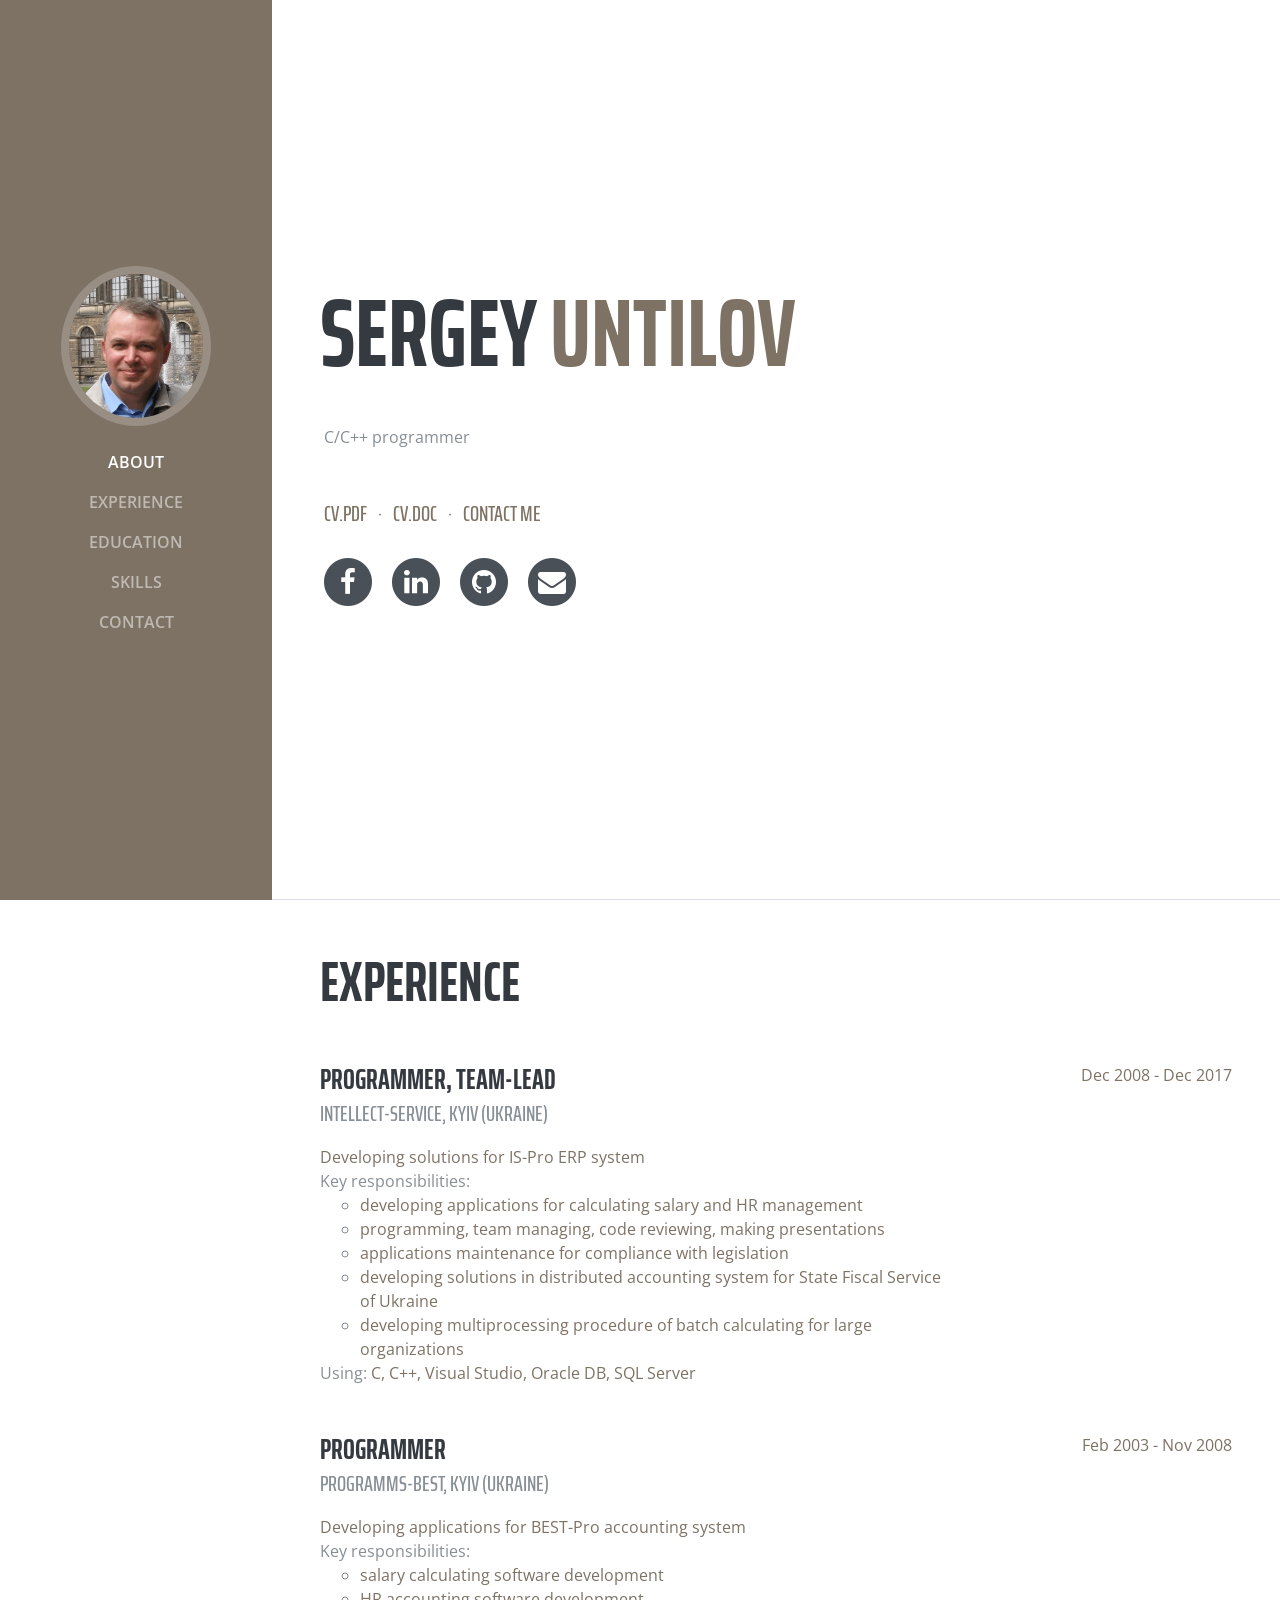
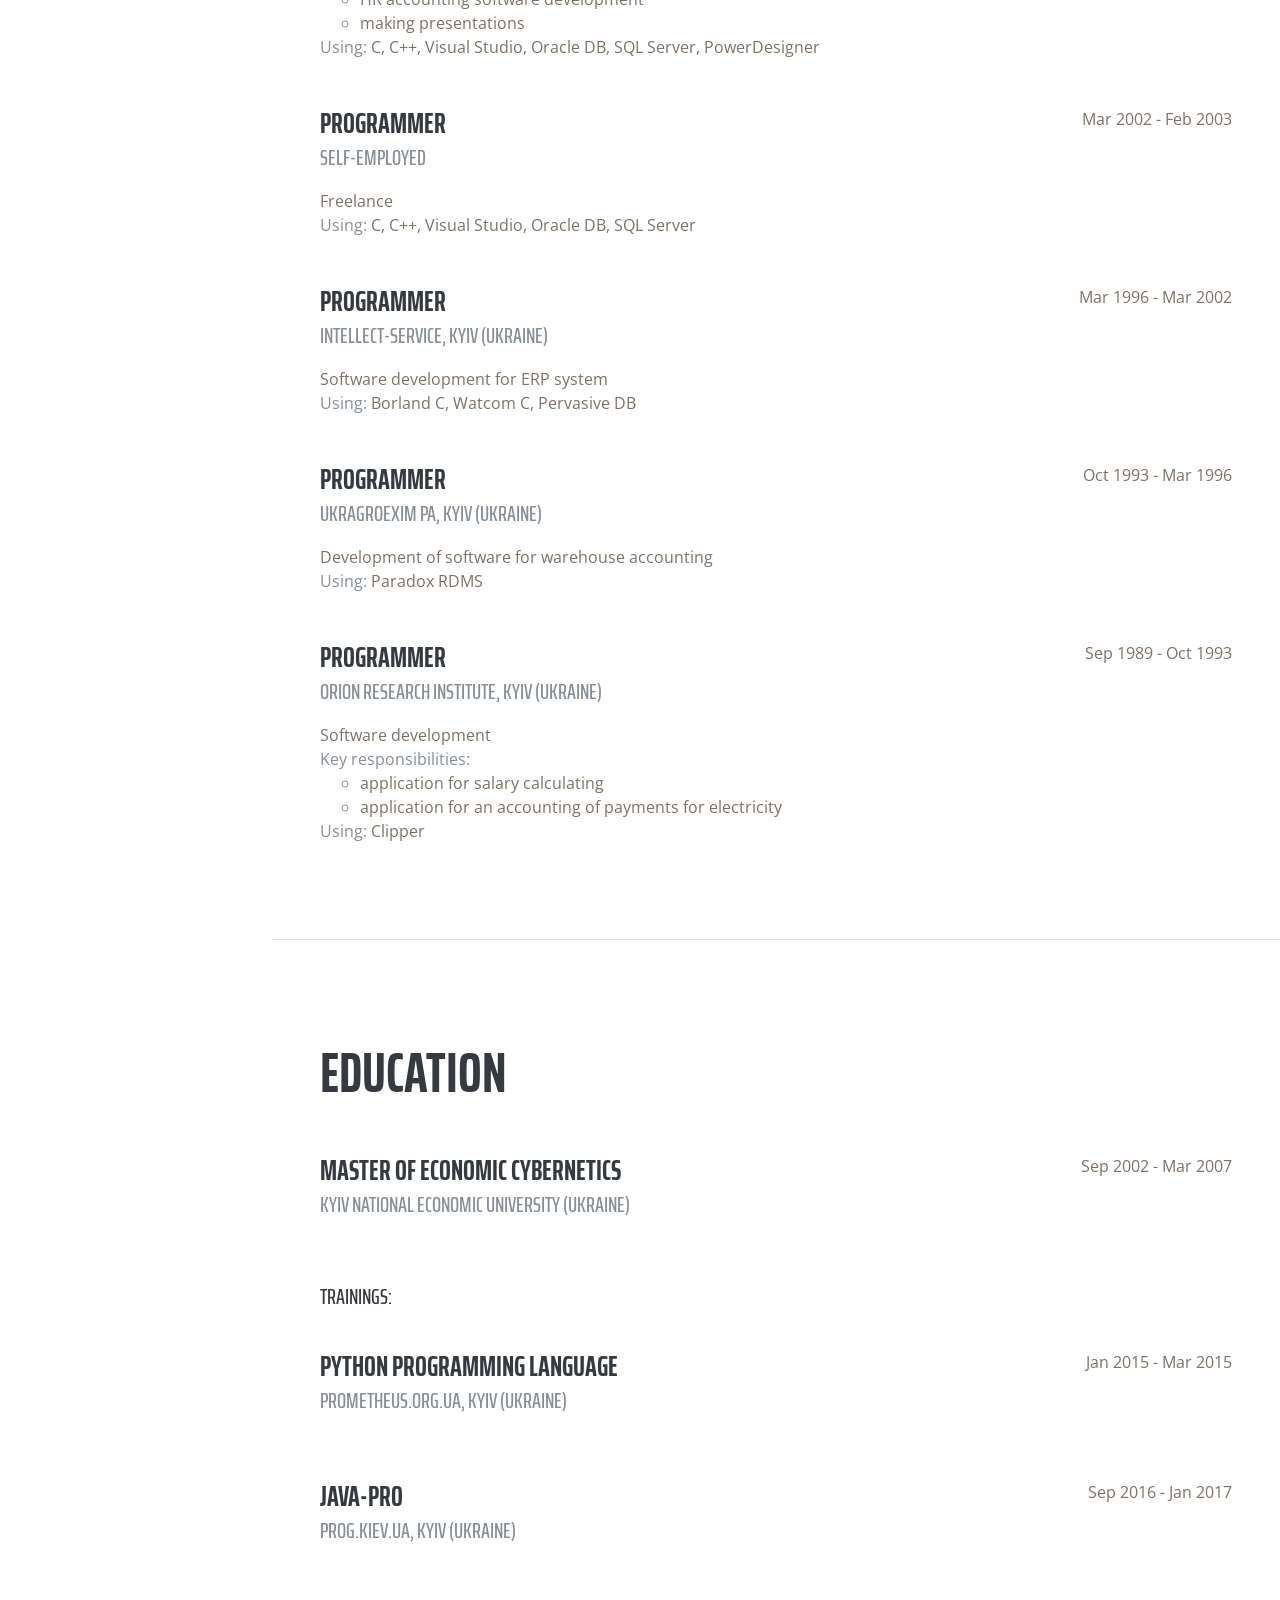
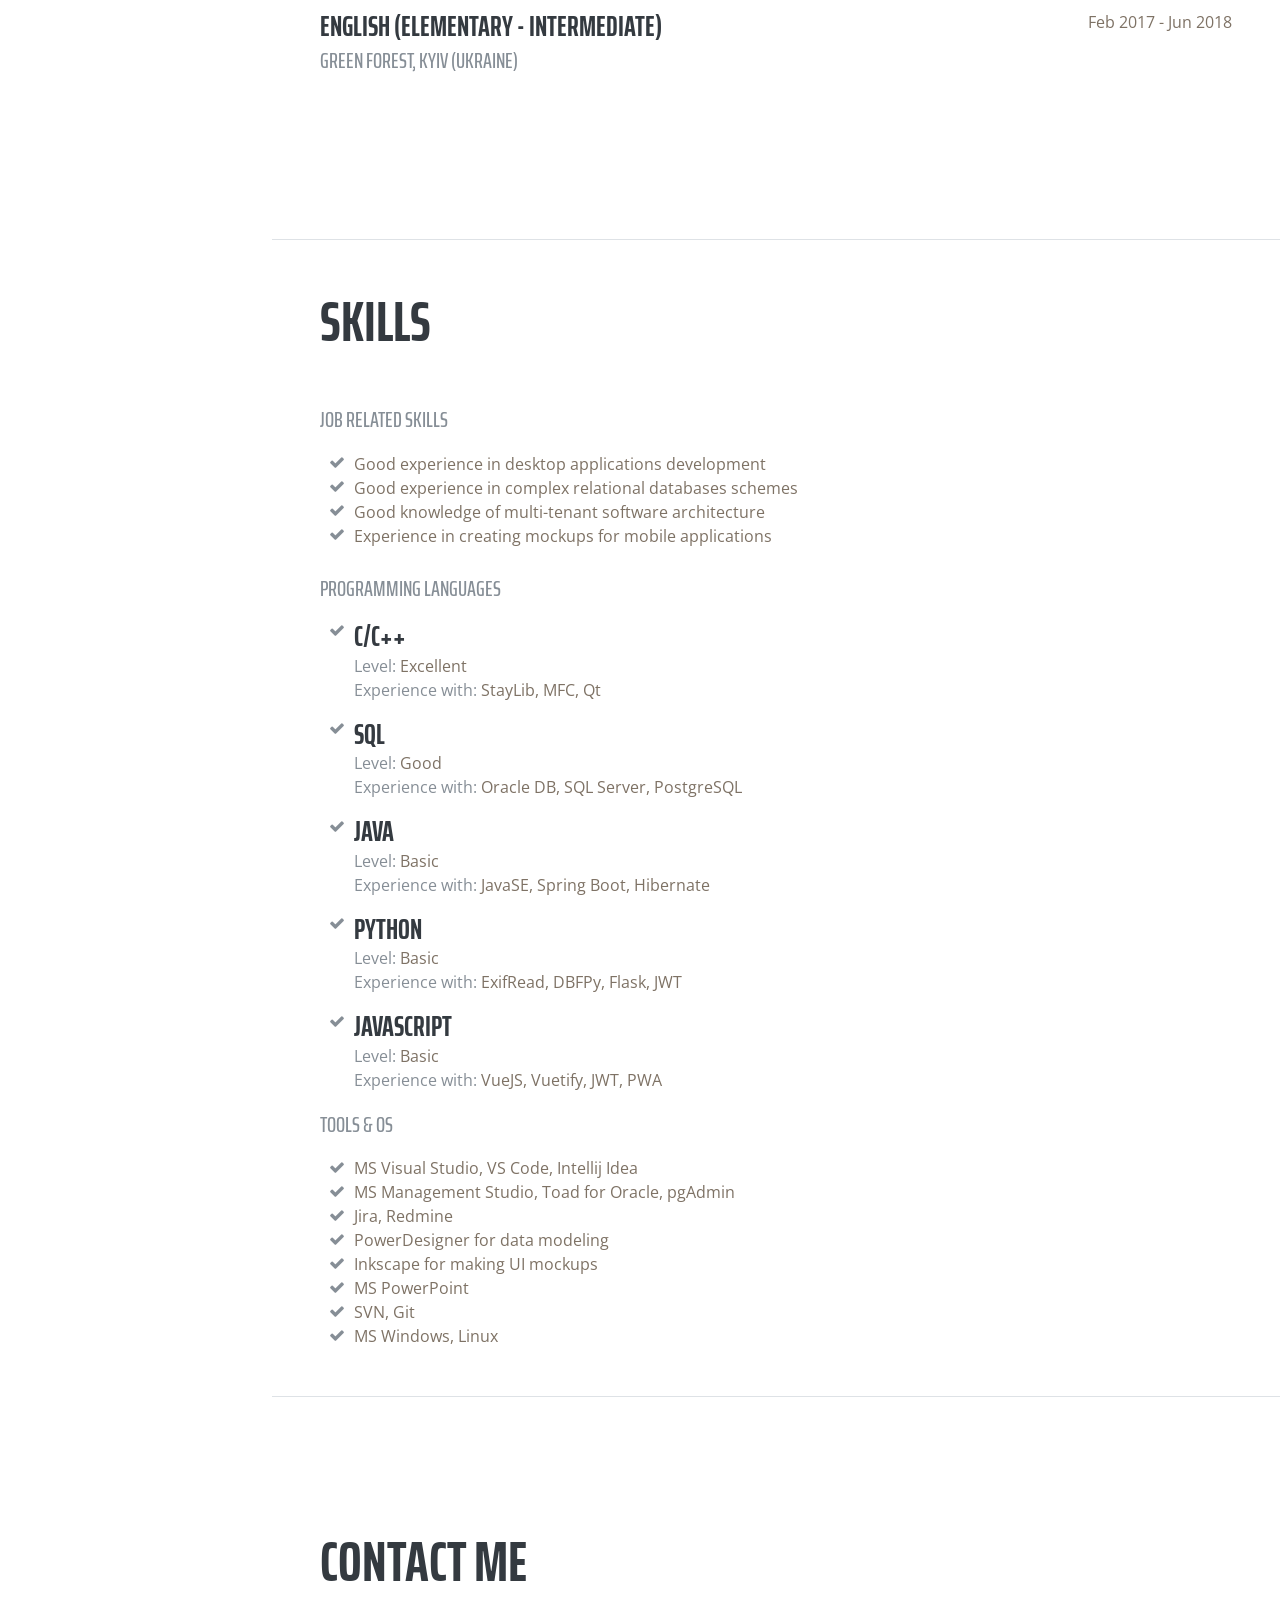
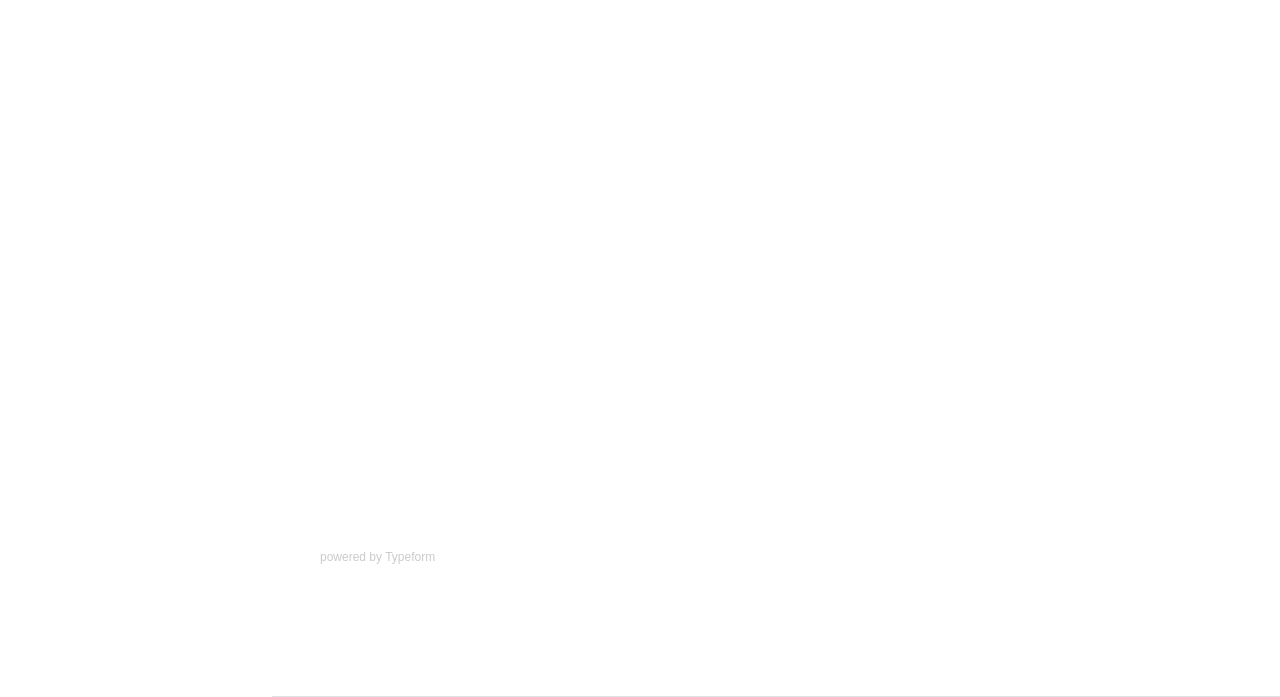
==== index.html @ 0f0729e7 "Minor updates" ====
<!DOCTYPE html><html><head><meta charset="utf-8"><meta name="viewport" content="width=device-width,initial-scale=1"><meta name="description" content="CV: Sergey Untilov. C/C++ programmer"><meta name="author" content="Sergey Untilov"><title>Sergey Untilov</title><link href="https://fonts.googleapis.com/css?family=Saira+Extra+Condensed:100,200,300,400,500,600,700,800,900" rel="stylesheet"><link href="https://fonts.googleapis.com/css?family=Open+Sans:300,300i,400,400i,600,600i,700,700i,800,800i" rel="stylesheet"><script type="text/javascript" async="" src="https://www.google-analytics.com/analytics.js"></script><script id="typef_orm" src="https://embed.typeform.com/embed.js"></script><script async="" src="https://www.googletagmanager.com/gtm.js?id=GTM-K4GFPJM"></script><script>(function(w,d,s,l,i){w[l]=w[l]||[];w[l].push({'gtm.start':
    new Date().getTime(),event:'gtm.js'});var f=d.getElementsByTagName(s)[0],
    j=d.createElement(s),dl=l!='dataLayer'?'&l='+l:'';j.async=true;j.src=
    'https://www.googletagmanager.com/gtm.js?id='+i+dl;f.parentNode.insertBefore(j,f);
    })(window,document,'script','dataLayer','GTM-K4GFPJM');</script><script async="" src="https://www.googletagmanager.com/gtag/js?id=UA-122577171-1"></script><script>window.dataLayer = window.dataLayer || [];
      function gtag(){dataLayer.push(arguments);}
      gtag('js', new Date());
      gtag('config', 'UA-122577171-1');</script><link rel="apple-touch-icon" sizes="57x57" href="/static/icons/apple-icon-57x57.png"><link rel="apple-touch-icon" sizes="60x60" href="/static/icons/apple-icon-60x60.png"><link rel="apple-touch-icon" sizes="72x72" href="/static/icons/apple-icon-72x72.png"><link rel="apple-touch-icon" sizes="76x76" href="/static/icons/apple-icon-76x76.png"><link rel="apple-touch-icon" sizes="114x114" href="/static/icons/apple-icon-114x114.png"><link rel="apple-touch-icon" sizes="120x120" href="/static/icons/apple-icon-120x120.png"><link rel="apple-touch-icon" sizes="144x144" href="/static/icons/apple-icon-144x144.png"><link rel="apple-touch-icon" sizes="152x152" href="/static/icons/apple-icon-152x152.png"><link rel="apple-touch-icon" sizes="180x180" href="/static/icons/apple-icon-180x180.png"><link rel="icon" type="image/png" sizes="192x192" href="/static/icons/android-icon-192x192.png"><link rel="icon" type="image/png" sizes="32x32" href="/static/icons/favicon-32x32.png"><link rel="icon" type="image/png" sizes="96x96" href="/static/icons/favicon-96x96.png"><link rel="icon" type="image/png" sizes="16x16" href="/static/icons/favicon-16x16.png"><link rel="manifest" href="/static/manifest.json"><meta name="msapplication-TileColor" content="#7E7265"><meta name="msapplication-TileImage" content="/static/icons/ms-icon-144x144.png"><meta name="theme-color" content="#7E7265"><meta name="google-site-verification" content="4tM4298CAxnBe1MMwkFOQWR-CspF3rhO7SQuJcDed5g"><link href="/static/css/app.3c301e421dd6e563b8208993a695c837.css" rel="stylesheet"><style type="text/css" data-emotion=""></style><style type="text/css"></style><style type="text/css" data-emotion="">.css-1l99lqu{border-radius:0;display:block;height:2px;width:25px;position:absolute;right:6px;top:6px;}</style><style type="text/css" data-emotion="">.__typeform-embed-mobile-modal-open{overflow:hidden !important;position:fixed !important;top:0 !important;left:0 !important;right:0 !important;bottom:0 !important;}</style><style type="text/css" data-emotion="">.css-bhl88l{-webkit-transition:visibility 0s 0.25s,opacity 0.25s linear;transition:visibility 0s 0.25s,opacity 0.25s linear;visibility:hidden;opacity:0;}</style><style type="text/css" data-emotion="">.css-1o3fej{height:100%;position:relative;}</style><style type="text/css" data-emotion="">.css-q2wu4s{width:100%;height:100%;position:absolute;background-color:#transparent;}</style><style type="text/css" data-emotion="">.css-1umyrzx{height:100%;visibility:hidden;}</style><style type="text/css" data-emotion="">.css-1s8vgko{width:100%;height:100%;position:absolute;background-color:rgb(255,255,255);}</style></head><body id="page-top"><noscript><iframe src="https://www.googletagmanager.com/ns.html?id=GTM-K4GFPJM" height=0 width=0 style=display:none;visibility:hidden></iframe></noscript><div class="main-wrapper"><nav id="sideNav" class="navbar navbar-expand-lg navbar-dark bg-primary fixed-top"><a href="#page-top" class="navbar-brand js-scroll-trigger"><span class="d-block d-lg-none">Sergey Untilov</span> <span class="d-none d-lg-block"><img src="/static/img/profile.f9b3e99.png" alt="" class="img-fluid img-profile rounded-circle mx-auto mb-2"></span></a> <button type="button" data-toggle="collapse" data-target="#navbarSupportedContent" aria-controls="navbarSupportedContent" aria-expanded="false" aria-label="Toggle navigation" class="navbar-toggler"><span class="navbar-toggler-icon"></span></button> <div id="navbarSupportedContent" class="collapse navbar-collapse"><ul class="navbar-nav"><li class="nav-item"><a href="#about" class="nav-link js-scroll-trigger">About</a></li> <li class="nav-item"><a href="#experience" class="nav-link js-scroll-trigger">Experience</a></li> <li class="nav-item"><a href="#education" class="nav-link js-scroll-trigger">Education</a></li> <li class="nav-item"><a href="#skills" class="nav-link js-scroll-trigger">Skills</a></li> <li class="nav-item"><a href="#contact" class="nav-link js-scroll-trigger">Contact</a></li></ul></div></nav> <div class="container-fluid p-0"><section id="about" class="resume-section p-3 p-lg-5 d-flex d-column"><div class="my-auto"><h1 class="mb-0">Sergey
          <span class="text-primary">Untilov</span></h1> <div class="subheading mb-5"></div> <p class="mb-5 ml-1">C/C++ programmer</p> <div class="subheading mb-4 ml-1"><a href="/static/files/CV-Europass-Untilov-EN.pdf" download="" class="mr-2">CV.PDF
          </a> · <a href="/static/files/CV-Europass-Untilov-EN.doc" download="" class="ml-2 mr-2">CV.DOC
          </a> · <a href="#contact" class="ml-2">CONTACT ME</a></div> <ul class="list-inline list-social-icons mb-0"><li class="list-inline-item"><a href="https://www.facebook.com/s.untilov" target="_blank"><span class="fa-stack fa-lg"><i class="fa fa-circle fa-stack-2x"></i> <i class="fa fa-facebook fa-stack-1x fa-inverse"></i></span></a></li> <li class="list-inline-item"><a href="https://www.linkedin.com/in/сергей-унтилов-a6b3b5a9" target="_blank"><span class="fa-stack fa-lg"><i class="fa fa-circle fa-stack-2x"></i> <i class="fa fa-linkedin fa-stack-1x fa-inverse"></i></span></a></li> <li class="list-inline-item"><a href="https://github.com/sergey-untilov" target="_blank"><span class="fa-stack fa-lg"><i class="fa fa-circle fa-stack-2x"></i> <i class="fa fa-github fa-stack-1x fa-inverse"></i></span></a></li> <li class="list-inline-item"><a href="mailto:s.untilov@gmail.com"><span class="fa-stack fa-lg"><i class="fa fa-circle fa-stack-2x"></i> <i class="fa fa-envelope fa-stack-1x fa-inverse"></i></span></a></li></ul></div></section> <section id="experience" class="resume-section p-3 p-lg-5 d-flex flex-column"><div class="my-auto"><h2 class="mb-5">Experience</h2> <ul id="experience_list" class="hide-bullets"><li><div class="resume-item d-flex flex-column flex-md-row mb-5"><div class="resume-content mr-auto"><h3 class="mb-0">Programmer, team-lead</h3> <div class="subheading mb-3">Intellect-Service, Kyiv (Ukraine)</div> <span class="text-primary">Developing solutions for IS-Pro ERP system</span> <div><div>Key responsibilities:</div> <ul id="responsibilities"><li><span class="text-primary">developing applications for calculating salary and HR management</span></li><li><span class="text-primary">programming, team managing, code reviewing, making presentations</span></li><li><span class="text-primary">applications maintenance for compliance with legislation</span></li><li><span class="text-primary">developing solutions in distributed accounting system for State Fiscal Service of Ukraine</span></li><li><span class="text-primary">developing multiprocessing procedure of batch calculating for large organizations</span></li></ul></div>
                Using: <span class="text-primary">C, C++, Visual Studio, Oracle DB, SQL Server</span></div> <div class="resume-date text-md-right"><span class="text-primary">Dec 2008 - Dec 2017</span></div></div></li><li><div class="resume-item d-flex flex-column flex-md-row mb-5"><div class="resume-content mr-auto"><h3 class="mb-0">Programmer</h3> <div class="subheading mb-3">Programms-BEST, Kyiv (Ukraine)</div> <span class="text-primary">Developing applications for BEST-Pro accounting system</span> <div><div>Key responsibilities:</div> <ul id="responsibilities"><li><span class="text-primary">salary calculating software development</span></li><li><span class="text-primary">HR accounting software development</span></li><li><span class="text-primary">making presentations</span></li></ul></div>
                Using: <span class="text-primary">C, C++, Visual Studio, Oracle DB, SQL Server, PowerDesigner</span></div> <div class="resume-date text-md-right"><span class="text-primary">Feb 2003 - Nov 2008</span></div></div></li><li><div class="resume-item d-flex flex-column flex-md-row mb-5"><div class="resume-content mr-auto"><h3 class="mb-0">Programmer</h3> <div class="subheading mb-3">Self-employed</div> <span class="text-primary">Freelance</span> <div><!----> <ul id="responsibilities"></ul></div>
                Using: <span class="text-primary">C, C++, Visual Studio, Oracle DB, SQL Server</span></div> <div class="resume-date text-md-right"><span class="text-primary">Mar 2002 - Feb 2003</span></div></div></li><li><div class="resume-item d-flex flex-column flex-md-row mb-5"><div class="resume-content mr-auto"><h3 class="mb-0">Programmer</h3> <div class="subheading mb-3">Intellect-Service, Kyiv (Ukraine)</div> <span class="text-primary">Software development for ERP system</span> <div><!----> <ul id="responsibilities"></ul></div>
                Using: <span class="text-primary">Borland C, Watcom C, Pervasive DB</span></div> <div class="resume-date text-md-right"><span class="text-primary">Mar 1996 - Mar 2002</span></div></div></li><li><div class="resume-item d-flex flex-column flex-md-row mb-5"><div class="resume-content mr-auto"><h3 class="mb-0">Programmer</h3> <div class="subheading mb-3">UkrAgroExim PA, Kyiv (Ukraine)</div> <span class="text-primary">Development of software for warehouse accounting</span> <div><!----> <ul id="responsibilities"></ul></div>
                Using: <span class="text-primary">Paradox RDMS</span></div> <div class="resume-date text-md-right"><span class="text-primary">Oct 1993 - Mar 1996</span></div></div></li><li><div class="resume-item d-flex flex-column flex-md-row mb-5"><div class="resume-content mr-auto"><h3 class="mb-0">Programmer</h3> <div class="subheading mb-3">Orion Research Institute, Kyiv (Ukraine)</div> <span class="text-primary">Software development</span> <div><div>Key responsibilities:</div> <ul id="responsibilities"><li><span class="text-primary">application for salary calculating</span></li><li><span class="text-primary">application for an accounting of payments for electricity</span></li></ul></div>
                Using: <span class="text-primary">Clipper</span></div> <div class="resume-date text-md-right"><span class="text-primary">Sep 1989 - Oct 1993</span></div></div></li></ul></div></section> <section id="education" class="resume-section p-3 p-lg-5 d-flex flex-column"><div class="my-auto"><h2 class="mb-5">Education</h2> <div class="resume-item d-flex flex-column flex-md-row mb-5"><div class="resume-content mr-auto"><h3 class="mb-0">Master of Economic Cybernetics</h3> <div class="subheading mb-3">Kyiv National Economic University (Ukraine)</div></div> <div class="resume-date text-md-right"><span class="text-primary">Sep 2002 - Mar 2007</span></div></div> <h4 class="subheading mb-3">Trainings:</h4> <br> <ul id="trainings_list" class="hide-bullets"><li><div class="resume-item d-flex flex-column flex-md-row mb-5"><div class="resume-content mr-auto"><h3 class="mb-0">Python programming language</h3> <div class="subheading mb-3">prometheus.org.ua, Kyiv (Ukraine)</div></div> <div class="resume-date text-md-right"><span class="text-primary">Jan 2015 - Mar 2015</span></div></div></li><li><div class="resume-item d-flex flex-column flex-md-row mb-5"><div class="resume-content mr-auto"><h3 class="mb-0">Java-Pro</h3> <div class="subheading mb-3">Prog.kiev.ua, Kyiv (Ukraine)</div></div> <div class="resume-date text-md-right"><span class="text-primary">Sep 2016 - Jan 2017</span></div></div></li><li><div class="resume-item d-flex flex-column flex-md-row mb-5"><div class="resume-content mr-auto"><h3 class="mb-0">English (elementary - intermediate)</h3> <div class="subheading mb-3">Green Forest, Kyiv (Ukraine)</div></div> <div class="resume-date text-md-right"><span class="text-primary">Feb 2017 - Jun 2018</span></div></div></li></ul></div></section> <section id="skills" class="resume-section p-3 p-lg-5 d-flex flex-column"><div class="my-auto"><h2 class="mb-5">Skills</h2> <div class="subheading mb-3">Job related skills</div> <ul class="fa-ul mb-0 hide-bullets"><li><i class="fa-li fa fa-check"></i> <span class="text-primary">Good experience in desktop applications development</span></li><li><i class="fa-li fa fa-check"></i> <span class="text-primary">Good experience in complex relational databases schemes</span></li><li><i class="fa-li fa fa-check"></i> <span class="text-primary">Good knowledge of multi-tenant software architecture</span></li><li><i class="fa-li fa fa-check"></i> <span class="text-primary">Experience in creating mockups for mobile applications</span></li></ul> <br> <div class="subheading mb-3">Programming Languages</div> <ul class="fa-ul mb-0 hide-bullets"><li><i class="fa-li fa fa-check"></i> <h3 class="mb-0">C/C++</h3>
            Level: <span class="text-primary">Excellent</span> <p>Experience with: <span class="text-primary">StayLib, MFC, Qt</span></p></li><li><i class="fa-li fa fa-check"></i> <h3 class="mb-0">SQL</h3>
            Level: <span class="text-primary">Good</span> <p>Experience with: <span class="text-primary">Oracle DB, SQL Server, PostgreSQL</span></p></li><li><i class="fa-li fa fa-check"></i> <h3 class="mb-0">Java</h3>
            Level: <span class="text-primary">Basic</span> <p>Experience with: <span class="text-primary">JavaSE, Spring Boot, Hibernate</span></p></li><li><i class="fa-li fa fa-check"></i> <h3 class="mb-0">Python</h3>
            Level: <span class="text-primary">Basic</span> <p>Experience with: <span class="text-primary">ExifRead, DBFPy, Flask, JWT</span></p></li><li><i class="fa-li fa fa-check"></i> <h3 class="mb-0">JavaScript</h3>
            Level: <span class="text-primary">Basic</span> <p>Experience with: <span class="text-primary">VueJS, Vuetify, JWT, PWA</span></p></li></ul> <div class="subheading mb-3">Tools &amp; OS</div> <ul class="fa-ul mb-0 hide-bullets"><li><i class="fa-li fa fa-check"></i> <span class="text-primary">MS Visual Studio, VS Code, Intellij Idea</span></li><li><i class="fa-li fa fa-check"></i> <span class="text-primary">MS Management Studio, Toad for Oracle, pgAdmin</span></li><li><i class="fa-li fa fa-check"></i> <span class="text-primary">Jira, Redmine</span></li><li><i class="fa-li fa fa-check"></i> <span class="text-primary">PowerDesigner for data modeling</span></li><li><i class="fa-li fa fa-check"></i> <span class="text-primary">Inkscape for making UI mockups</span></li><li><i class="fa-li fa fa-check"></i> <span class="text-primary">MS PowerPoint</span></li><li><i class="fa-li fa fa-check"></i> <span class="text-primary">SVN, Git</span></li><li><i class="fa-li fa fa-check"></i> <span class="text-primary">MS Windows, Linux</span></li></ul></div></section> <section id="contact" class="resume-section p-3 p-lg-5 d-flex flex-column"><div class="my-auto"><h2 class="mb-5">Contact me</h2> <div data-url="https://sergeyuntilov.typeform.com/to/r9BRJ3" class="typeform-widget" style="width: 100%; height: 500px;"><div class="css-1o3fej e12baen60"><div class="css-1s8vgko e12baen62"><div></div></div><div class="css-1umyrzx e12baen61"><iframe width="100%" height="100%" frameborder="0" src="https://sergeyuntilov.typeform.com/to/r9BRJ3?typeform-embed=embed-widget" data-qa="iframe" style="border: 0px;"></iframe></div></div></div> <div style="font-family: sans-serif; font-size: 12px; color: rgb(153, 153, 153); opacity: 0.5; padding-top: 5px;">
              powered by
              <a href="https://admin.typeform.com/signup?utm_campaign=r9BRJ3&amp;utm_source=typeform.com-12347014-Basic&amp;utm_medium=typeform&amp;utm_content=typeform-embedded-poweredbytypeform&amp;utm_term=EN" target="_blank" style="color: rgb(153, 153, 153);">Typeform</a></div></div></section></div></div><script type="text/javascript" src="/static/js/manifest.2ae2e69a05c33dfc65f8.js"></script><script type="text/javascript" src="/static/js/vendor.cf894c2c04e35d0bbf12.js"></script><script type="text/javascript" src="/static/js/app.b6c16401c30aa3996a2b.js"></script><script>(function() {
      var qs, js, q, s, d=document, gi=d.getElementById, ce=d.createElement,
          gt=d.getElementsByTagName, id="typef_orm",
          b="https://embed.typeform.com/";
      if(!gi.call(d,id)) {
        js=ce.call(d,"script");
        js.id=id;
        js.src=b+"embed.js";
        q=gt.call(d,"script")[0];
        q.parentNode.insertBefore(js,q);
      }
    })()</script></body></html>
---- static/css/app.3c301e421dd6e563b8208993a695c837.css ----
/*!
 * Bootstrap v4.1.1 (https://getbootstrap.com/)
 * Copyright 2011-2018 The Bootstrap Authors
 * Copyright 2011-2018 Twitter, Inc.
 * Licensed under MIT (https://github.com/twbs/bootstrap/blob/master/LICENSE)
 */:root{--blue:#007bff;--indigo:#6610f2;--purple:#6f42c1;--pink:#e83e8c;--red:#dc3545;--orange:#fd7e14;--yellow:#ffc107;--green:#28a745;--teal:#20c997;--cyan:#17a2b8;--white:#fff;--gray:#6c757d;--gray-dark:#343a40;--primary:#007bff;--secondary:#6c757d;--success:#28a745;--info:#17a2b8;--warning:#ffc107;--danger:#dc3545;--light:#f8f9fa;--dark:#343a40;--breakpoint-xs:0;--breakpoint-sm:576px;--breakpoint-md:768px;--breakpoint-lg:992px;--breakpoint-xl:1200px;--font-family-sans-serif:-apple-system,BlinkMacSystemFont,"Segoe UI",Roboto,"Helvetica Neue",Arial,sans-serif,"Apple Color Emoji","Segoe UI Emoji","Segoe UI Symbol";--font-family-monospace:SFMono-Regular,Menlo,Monaco,Consolas,"Liberation Mono","Courier New",monospace}*,:after,:before{box-sizing:border-box}html{font-family:sans-serif;line-height:1.15;-webkit-text-size-adjust:100%;-ms-text-size-adjust:100%;-ms-overflow-style:scrollbar;-webkit-tap-highlight-color:transparent}@-ms-viewport{width:device-width}article,aside,figcaption,figure,footer,header,hgroup,main,nav,section{display:block}body{margin:0;font-family:-apple-system,BlinkMacSystemFont,Segoe UI,Roboto,Helvetica Neue,Arial,sans-serif;font-size:1rem;font-weight:400;line-height:1.5;color:#212529;text-align:left;background-color:#fff}[tabindex="-1"]:focus{outline:0!important}hr{box-sizing:content-box;height:0;overflow:visible}h1,h2,h3,h4,h5,h6{margin-top:0;margin-bottom:.5rem}p{margin-top:0;margin-bottom:1rem}abbr[data-original-title],abbr[title]{text-decoration:underline;-webkit-text-decoration:underline dotted;text-decoration:underline dotted;cursor:help;border-bottom:0}address{font-style:normal;line-height:inherit}address,dl,ol,ul{margin-bottom:1rem}dl,ol,ul{margin-top:0}ol ol,ol ul,ul ol,ul ul{margin-bottom:0}dt{font-weight:700}dd{margin-bottom:.5rem;margin-left:0}blockquote{margin:0 0 1rem}dfn{font-style:italic}b,strong{font-weight:bolder}small{font-size:80%}sub,sup{position:relative;font-size:75%;line-height:0;vertical-align:baseline}sub{bottom:-.25em}sup{top:-.5em}a{color:#007bff;text-decoration:none;background-color:transparent;-webkit-text-decoration-skip:objects}a:hover{color:#0056b3;text-decoration:underline}a:not([href]):not([tabindex]),a:not([href]):not([tabindex]):focus,a:not([href]):not([tabindex]):hover{color:inherit;text-decoration:none}a:not([href]):not([tabindex]):focus{outline:0}code,kbd,pre,samp{font-family:SFMono-Regular,Menlo,Monaco,Consolas,Liberation Mono,Courier New,monospace;font-size:1em}pre{margin-top:0;margin-bottom:1rem;overflow:auto;-ms-overflow-style:scrollbar}figure{margin:0 0 1rem}img{vertical-align:middle;border-style:none}svg:not(:root){overflow:hidden}table{border-collapse:collapse}caption{padding-top:.75rem;padding-bottom:.75rem;color:#6c757d;text-align:left;caption-side:bottom}th{text-align:inherit}label{display:inline-block;margin-bottom:.5rem}button{border-radius:0}button:focus{outline:1px dotted;outline:5px auto -webkit-focus-ring-color}button,input,optgroup,select,textarea{margin:0;font-family:inherit;font-size:inherit;line-height:inherit}button,input{overflow:visible}button,select{text-transform:none}[type=reset],[type=submit],button,html [type=button]{-webkit-appearance:button}[type=button]::-moz-focus-inner,[type=reset]::-moz-focus-inner,[type=submit]::-moz-focus-inner,button::-moz-focus-inner{padding:0;border-style:none}input[type=checkbox],input[type=radio]{box-sizing:border-box;padding:0}input[type=date],input[type=datetime-local],input[type=month],input[type=time]{-webkit-appearance:listbox}textarea{overflow:auto;resize:vertical}fieldset{min-width:0;padding:0;margin:0;border:0}legend{display:block;width:100%;max-width:100%;padding:0;margin-bottom:.5rem;font-size:1.5rem;line-height:inherit;color:inherit;white-space:normal}progress{vertical-align:baseline}[type=number]::-webkit-inner-spin-button,[type=number]::-webkit-outer-spin-button{height:auto}[type=search]{outline-offset:-2px;-webkit-appearance:none}[type=search]::-webkit-search-cancel-button,[type=search]::-webkit-search-decoration{-webkit-appearance:none}::-webkit-file-upload-button{font:inherit;-webkit-appearance:button}output{display:inline-block}summary{display:list-item;cursor:pointer}template{display:none}[hidden]{display:none!important}.h1,.h2,.h3,.h4,.h5,.h6,h1,h2,h3,h4,h5,h6{margin-bottom:.5rem;font-family:inherit;font-weight:500;line-height:1.2;color:inherit}.h1,h1{font-size:2.5rem}.h2,h2{font-size:2rem}.h3,h3{font-size:1.75rem}.h4,h4{font-size:1.5rem}.h5,h5{font-size:1.25rem}.h6,h6{font-size:1rem}.lead{font-size:1.25rem;font-weight:300}.display-1{font-size:6rem}.display-1,.display-2{font-weight:300;line-height:1.2}.display-2{font-size:5.5rem}.display-3{font-size:4.5rem}.display-3,.display-4{font-weight:300;line-height:1.2}.display-4{font-size:3.5rem}hr{margin-top:1rem;margin-bottom:1rem;border:0;border-top:1px solid rgba(0,0,0,.1)}.small,small{font-size:80%;font-weight:400}.mark,mark{padding:.2em;background-color:#fcf8e3}.list-inline,.list-unstyled{padding-left:0;list-style:none}.list-inline-item{display:inline-block}.list-inline-item:not(:last-child){margin-right:.5rem}.initialism{font-size:90%;text-transform:uppercase}.blockquote{margin-bottom:1rem;font-size:1.25rem}.blockquote-footer{display:block;font-size:80%;color:#6c757d}.blockquote-footer:before{content:"\2014   \A0"}.img-fluid,.img-thumbnail{max-width:100%;height:auto}.img-thumbnail{padding:.25rem;background-color:#fff;border:1px solid #dee2e6;border-radius:.25rem}.figure{display:inline-block}.figure-img{margin-bottom:.5rem;line-height:1}.figure-caption{font-size:90%;color:#6c757d}code{font-size:87.5%;color:#e83e8c;word-break:break-word}a>code{color:inherit}kbd{padding:.2rem .4rem;font-size:87.5%;color:#fff;background-color:#212529;border-radius:.2rem}kbd kbd{padding:0;font-size:100%;font-weight:700}pre{display:block;font-size:87.5%;color:#212529}pre code{font-size:inherit;color:inherit;word-break:normal}.pre-scrollable{max-height:340px;overflow-y:scroll}.container{width:100%;padding-right:15px;padding-left:15px;margin-right:auto;margin-left:auto}@media (min-width:576px){.container{max-width:540px}}@media (min-width:768px){.container{max-width:720px}}@media (min-width:992px){.container{max-width:960px}}@media (min-width:1200px){.container{max-width:1140px}}.container-fluid{width:100%;padding-right:15px;padding-left:15px;margin-right:auto;margin-left:auto}.row{display:-ms-flexbox;display:flex;-ms-flex-wrap:wrap;flex-wrap:wrap;margin-right:-15px;margin-left:-15px}.no-gutters{margin-right:0;margin-left:0}.no-gutters>.col,.no-gutters>[class*=col-]{padding-right:0;padding-left:0}.col,.col-1,.col-2,.col-3,.col-4,.col-5,.col-6,.col-7,.col-8,.col-9,.col-10,.col-11,.col-12,.col-auto,.col-lg,.col-lg-1,.col-lg-2,.col-lg-3,.col-lg-4,.col-lg-5,.col-lg-6,.col-lg-7,.col-lg-8,.col-lg-9,.col-lg-10,.col-lg-11,.col-lg-12,.col-lg-auto,.col-md,.col-md-1,.col-md-2,.col-md-3,.col-md-4,.col-md-5,.col-md-6,.col-md-7,.col-md-8,.col-md-9,.col-md-10,.col-md-11,.col-md-12,.col-md-auto,.col-sm,.col-sm-1,.col-sm-2,.col-sm-3,.col-sm-4,.col-sm-5,.col-sm-6,.col-sm-7,.col-sm-8,.col-sm-9,.col-sm-10,.col-sm-11,.col-sm-12,.col-sm-auto,.col-xl,.col-xl-1,.col-xl-2,.col-xl-3,.col-xl-4,.col-xl-5,.col-xl-6,.col-xl-7,.col-xl-8,.col-xl-9,.col-xl-10,.col-xl-11,.col-xl-12,.col-xl-auto{position:relative;width:100%;min-height:1px;padding-right:15px;padding-left:15px}.col{-ms-flex-preferred-size:0;flex-basis:0;-ms-flex-positive:1;flex-grow:1;max-width:100%}.col-auto{-ms-flex:0 0 auto;flex:0 0 auto;width:auto;max-width:none}.col-1{-ms-flex:0 0 8.333333%;flex:0 0 8.333333%;max-width:8.333333%}.col-2{-ms-flex:0 0 16.666667%;flex:0 0 16.666667%;max-width:16.666667%}.col-3{-ms-flex:0 0 25%;flex:0 0 25%;max-width:25%}.col-4{-ms-flex:0 0 33.333333%;flex:0 0 33.333333%;max-width:33.333333%}.col-5{-ms-flex:0 0 41.666667%;flex:0 0 41.666667%;max-width:41.666667%}.col-6{-ms-flex:0 0 50%;flex:0 0 50%;max-width:50%}.col-7{-ms-flex:0 0 58.333333%;flex:0 0 58.333333%;max-width:58.333333%}.col-8{-ms-flex:0 0 66.666667%;flex:0 0 66.666667%;max-width:66.666667%}.col-9{-ms-flex:0 0 75%;flex:0 0 75%;max-width:75%}.col-10{-ms-flex:0 0 83.333333%;flex:0 0 83.333333%;max-width:83.333333%}.col-11{-ms-flex:0 0 91.666667%;flex:0 0 91.666667%;max-width:91.666667%}.col-12{-ms-flex:0 0 100%;flex:0 0 100%;max-width:100%}.order-first{-ms-flex-order:-1;order:-1}.order-last{-ms-flex-order:13;order:13}.order-0{-ms-flex-order:0;order:0}.order-1{-ms-flex-order:1;order:1}.order-2{-ms-flex-order:2;order:2}.order-3{-ms-flex-order:3;order:3}.order-4{-ms-flex-order:4;order:4}.order-5{-ms-flex-order:5;order:5}.order-6{-ms-flex-order:6;order:6}.order-7{-ms-flex-order:7;order:7}.order-8{-ms-flex-order:8;order:8}.order-9{-ms-flex-order:9;order:9}.order-10{-ms-flex-order:10;order:10}.order-11{-ms-flex-order:11;order:11}.order-12{-ms-flex-order:12;order:12}.offset-1{margin-left:8.333333%}.offset-2{margin-left:16.666667%}.offset-3{margin-left:25%}.offset-4{margin-left:33.333333%}.offset-5{margin-left:41.666667%}.offset-6{margin-left:50%}.offset-7{margin-left:58.333333%}.offset-8{margin-left:66.666667%}.offset-9{margin-left:75%}.offset-10{margin-left:83.333333%}.offset-11{margin-left:91.666667%}@media (min-width:576px){.col-sm{-ms-flex-preferred-size:0;flex-basis:0;-ms-flex-positive:1;flex-grow:1;max-width:100%}.col-sm-auto{-ms-flex:0 0 auto;flex:0 0 auto;width:auto;max-width:none}.col-sm-1{-ms-flex:0 0 8.333333%;flex:0 0 8.333333%;max-width:8.333333%}.col-sm-2{-ms-flex:0 0 16.666667%;flex:0 0 16.666667%;max-width:16.666667%}.col-sm-3{-ms-flex:0 0 25%;flex:0 0 25%;max-width:25%}.col-sm-4{-ms-flex:0 0 33.333333%;flex:0 0 33.333333%;max-width:33.333333%}.col-sm-5{-ms-flex:0 0 41.666667%;flex:0 0 41.666667%;max-width:41.666667%}.col-sm-6{-ms-flex:0 0 50%;flex:0 0 50%;max-width:50%}.col-sm-7{-ms-flex:0 0 58.333333%;flex:0 0 58.333333%;max-width:58.333333%}.col-sm-8{-ms-flex:0 0 66.666667%;flex:0 0 66.666667%;max-width:66.666667%}.col-sm-9{-ms-flex:0 0 75%;flex:0 0 75%;max-width:75%}.col-sm-10{-ms-flex:0 0 83.333333%;flex:0 0 83.333333%;max-width:83.333333%}.col-sm-11{-ms-flex:0 0 91.666667%;flex:0 0 91.666667%;max-width:91.666667%}.col-sm-12{-ms-flex:0 0 100%;flex:0 0 100%;max-width:100%}.order-sm-first{-ms-flex-order:-1;order:-1}.order-sm-last{-ms-flex-order:13;order:13}.order-sm-0{-ms-flex-order:0;order:0}.order-sm-1{-ms-flex-order:1;order:1}.order-sm-2{-ms-flex-order:2;order:2}.order-sm-3{-ms-flex-order:3;order:3}.order-sm-4{-ms-flex-order:4;order:4}.order-sm-5{-ms-flex-order:5;order:5}.order-sm-6{-ms-flex-order:6;order:6}.order-sm-7{-ms-flex-order:7;order:7}.order-sm-8{-ms-flex-order:8;order:8}.order-sm-9{-ms-flex-order:9;order:9}.order-sm-10{-ms-flex-order:10;order:10}.order-sm-11{-ms-flex-order:11;order:11}.order-sm-12{-ms-flex-order:12;order:12}.offset-sm-0{margin-left:0}.offset-sm-1{margin-left:8.333333%}.offset-sm-2{margin-left:16.666667%}.offset-sm-3{margin-left:25%}.offset-sm-4{margin-left:33.333333%}.offset-sm-5{margin-left:41.666667%}.offset-sm-6{margin-left:50%}.offset-sm-7{margin-left:58.333333%}.offset-sm-8{margin-left:66.666667%}.offset-sm-9{margin-left:75%}.offset-sm-10{margin-left:83.333333%}.offset-sm-11{margin-left:91.666667%}}@media (min-width:768px){.col-md{-ms-flex-preferred-size:0;flex-basis:0;-ms-flex-positive:1;flex-grow:1;max-width:100%}.col-md-auto{-ms-flex:0 0 auto;flex:0 0 auto;width:auto;max-width:none}.col-md-1{-ms-flex:0 0 8.333333%;flex:0 0 8.333333%;max-width:8.333333%}.col-md-2{-ms-flex:0 0 16.666667%;flex:0 0 16.666667%;max-width:16.666667%}.col-md-3{-ms-flex:0 0 25%;flex:0 0 25%;max-width:25%}.col-md-4{-ms-flex:0 0 33.333333%;flex:0 0 33.333333%;max-width:33.333333%}.col-md-5{-ms-flex:0 0 41.666667%;flex:0 0 41.666667%;max-width:41.666667%}.col-md-6{-ms-flex:0 0 50%;flex:0 0 50%;max-width:50%}.col-md-7{-ms-flex:0 0 58.333333%;flex:0 0 58.333333%;max-width:58.333333%}.col-md-8{-ms-flex:0 0 66.666667%;flex:0 0 66.666667%;max-width:66.666667%}.col-md-9{-ms-flex:0 0 75%;flex:0 0 75%;max-width:75%}.col-md-10{-ms-flex:0 0 83.333333%;flex:0 0 83.333333%;max-width:83.333333%}.col-md-11{-ms-flex:0 0 91.666667%;flex:0 0 91.666667%;max-width:91.666667%}.col-md-12{-ms-flex:0 0 100%;flex:0 0 100%;max-width:100%}.order-md-first{-ms-flex-order:-1;order:-1}.order-md-last{-ms-flex-order:13;order:13}.order-md-0{-ms-flex-order:0;order:0}.order-md-1{-ms-flex-order:1;order:1}.order-md-2{-ms-flex-order:2;order:2}.order-md-3{-ms-flex-order:3;order:3}.order-md-4{-ms-flex-order:4;order:4}.order-md-5{-ms-flex-order:5;order:5}.order-md-6{-ms-flex-order:6;order:6}.order-md-7{-ms-flex-order:7;order:7}.order-md-8{-ms-flex-order:8;order:8}.order-md-9{-ms-flex-order:9;order:9}.order-md-10{-ms-flex-order:10;order:10}.order-md-11{-ms-flex-order:11;order:11}.order-md-12{-ms-flex-order:12;order:12}.offset-md-0{margin-left:0}.offset-md-1{margin-left:8.333333%}.offset-md-2{margin-left:16.666667%}.offset-md-3{margin-left:25%}.offset-md-4{margin-left:33.333333%}.offset-md-5{margin-left:41.666667%}.offset-md-6{margin-left:50%}.offset-md-7{margin-left:58.333333%}.offset-md-8{margin-left:66.666667%}.offset-md-9{margin-left:75%}.offset-md-10{margin-left:83.333333%}.offset-md-11{margin-left:91.666667%}}@media (min-width:992px){.col-lg{-ms-flex-preferred-size:0;flex-basis:0;-ms-flex-positive:1;flex-grow:1;max-width:100%}.col-lg-auto{-ms-flex:0 0 auto;flex:0 0 auto;width:auto;max-width:none}.col-lg-1{-ms-flex:0 0 8.333333%;flex:0 0 8.333333%;max-width:8.333333%}.col-lg-2{-ms-flex:0 0 16.666667%;flex:0 0 16.666667%;max-width:16.666667%}.col-lg-3{-ms-flex:0 0 25%;flex:0 0 25%;max-width:25%}.col-lg-4{-ms-flex:0 0 33.333333%;flex:0 0 33.333333%;max-width:33.333333%}.col-lg-5{-ms-flex:0 0 41.666667%;flex:0 0 41.666667%;max-width:41.666667%}.col-lg-6{-ms-flex:0 0 50%;flex:0 0 50%;max-width:50%}.col-lg-7{-ms-flex:0 0 58.333333%;flex:0 0 58.333333%;max-width:58.333333%}.col-lg-8{-ms-flex:0 0 66.666667%;flex:0 0 66.666667%;max-width:66.666667%}.col-lg-9{-ms-flex:0 0 75%;flex:0 0 75%;max-width:75%}.col-lg-10{-ms-flex:0 0 83.333333%;flex:0 0 83.333333%;max-width:83.333333%}.col-lg-11{-ms-flex:0 0 91.666667%;flex:0 0 91.666667%;max-width:91.666667%}.col-lg-12{-ms-flex:0 0 100%;flex:0 0 100%;max-width:100%}.order-lg-first{-ms-flex-order:-1;order:-1}.order-lg-last{-ms-flex-order:13;order:13}.order-lg-0{-ms-flex-order:0;order:0}.order-lg-1{-ms-flex-order:1;order:1}.order-lg-2{-ms-flex-order:2;order:2}.order-lg-3{-ms-flex-order:3;order:3}.order-lg-4{-ms-flex-order:4;order:4}.order-lg-5{-ms-flex-order:5;order:5}.order-lg-6{-ms-flex-order:6;order:6}.order-lg-7{-ms-flex-order:7;order:7}.order-lg-8{-ms-flex-order:8;order:8}.order-lg-9{-ms-flex-order:9;order:9}.order-lg-10{-ms-flex-order:10;order:10}.order-lg-11{-ms-flex-order:11;order:11}.order-lg-12{-ms-flex-order:12;order:12}.offset-lg-0{margin-left:0}.offset-lg-1{margin-left:8.333333%}.offset-lg-2{margin-left:16.666667%}.offset-lg-3{margin-left:25%}.offset-lg-4{margin-left:33.333333%}.offset-lg-5{margin-left:41.666667%}.offset-lg-6{margin-left:50%}.offset-lg-7{margin-left:58.333333%}.offset-lg-8{margin-left:66.666667%}.offset-lg-9{margin-left:75%}.offset-lg-10{margin-left:83.333333%}.offset-lg-11{margin-left:91.666667%}}@media (min-width:1200px){.col-xl{-ms-flex-preferred-size:0;flex-basis:0;-ms-flex-positive:1;flex-grow:1;max-width:100%}.col-xl-auto{-ms-flex:0 0 auto;flex:0 0 auto;width:auto;max-width:none}.col-xl-1{-ms-flex:0 0 8.333333%;flex:0 0 8.333333%;max-width:8.333333%}.col-xl-2{-ms-flex:0 0 16.666667%;flex:0 0 16.666667%;max-width:16.666667%}.col-xl-3{-ms-flex:0 0 25%;flex:0 0 25%;max-width:25%}.col-xl-4{-ms-flex:0 0 33.333333%;flex:0 0 33.333333%;max-width:33.333333%}.col-xl-5{-ms-flex:0 0 41.666667%;flex:0 0 41.666667%;max-width:41.666667%}.col-xl-6{-ms-flex:0 0 50%;flex:0 0 50%;max-width:50%}.col-xl-7{-ms-flex:0 0 58.333333%;flex:0 0 58.333333%;max-width:58.333333%}.col-xl-8{-ms-flex:0 0 66.666667%;flex:0 0 66.666667%;max-width:66.666667%}.col-xl-9{-ms-flex:0 0 75%;flex:0 0 75%;max-width:75%}.col-xl-10{-ms-flex:0 0 83.333333%;flex:0 0 83.333333%;max-width:83.333333%}.col-xl-11{-ms-flex:0 0 91.666667%;flex:0 0 91.666667%;max-width:91.666667%}.col-xl-12{-ms-flex:0 0 100%;flex:0 0 100%;max-width:100%}.order-xl-first{-ms-flex-order:-1;order:-1}.order-xl-last{-ms-flex-order:13;order:13}.order-xl-0{-ms-flex-order:0;order:0}.order-xl-1{-ms-flex-order:1;order:1}.order-xl-2{-ms-flex-order:2;order:2}.order-xl-3{-ms-flex-order:3;order:3}.order-xl-4{-ms-flex-order:4;order:4}.order-xl-5{-ms-flex-order:5;order:5}.order-xl-6{-ms-flex-order:6;order:6}.order-xl-7{-ms-flex-order:7;order:7}.order-xl-8{-ms-flex-order:8;order:8}.order-xl-9{-ms-flex-order:9;order:9}.order-xl-10{-ms-flex-order:10;order:10}.order-xl-11{-ms-flex-order:11;order:11}.order-xl-12{-ms-flex-order:12;order:12}.offset-xl-0{margin-left:0}.offset-xl-1{margin-left:8.333333%}.offset-xl-2{margin-left:16.666667%}.offset-xl-3{margin-left:25%}.offset-xl-4{margin-left:33.333333%}.offset-xl-5{margin-left:41.666667%}.offset-xl-6{margin-left:50%}.offset-xl-7{margin-left:58.333333%}.offset-xl-8{margin-left:66.666667%}.offset-xl-9{margin-left:75%}.offset-xl-10{margin-left:83.333333%}.offset-xl-11{margin-left:91.666667%}}.table{width:100%;max-width:100%;margin-bottom:1rem;background-color:transparent}.table td,.table th{padding:.75rem;vertical-align:top;border-top:1px solid #dee2e6}.table thead th{vertical-align:bottom;border-bottom:2px solid #dee2e6}.table tbody+tbody{border-top:2px solid #dee2e6}.table .table{background-color:#fff}.table-sm td,.table-sm th{padding:.3rem}.table-bordered,.table-bordered td,.table-bordered th{border:1px solid #dee2e6}.table-bordered thead td,.table-bordered thead th{border-bottom-width:2px}.table-borderless tbody+tbody,.table-borderless td,.table-borderless th,.table-borderless thead th{border:0}.table-striped tbody tr:nth-of-type(odd){background-color:rgba(0,0,0,.05)}.table-hover tbody tr:hover{background-color:rgba(0,0,0,.075)}.table-primary,.table-primary>td,.table-primary>th{background-color:#b8daff}.table-hover .table-primary:hover,.table-hover .table-primary:hover>td,.table-hover .table-primary:hover>th{background-color:#9fcdff}.table-secondary,.table-secondary>td,.table-secondary>th{background-color:#d6d8db}.table-hover .table-secondary:hover,.table-hover .table-secondary:hover>td,.table-hover .table-secondary:hover>th{background-color:#c8cbcf}.table-success,.table-success>td,.table-success>th{background-color:#c3e6cb}.table-hover .table-success:hover,.table-hover .table-success:hover>td,.table-hover .table-success:hover>th{background-color:#b1dfbb}.table-info,.table-info>td,.table-info>th{background-color:#bee5eb}.table-hover .table-info:hover,.table-hover .table-info:hover>td,.table-hover .table-info:hover>th{background-color:#abdde5}.table-warning,.table-warning>td,.table-warning>th{background-color:#ffeeba}.table-hover .table-warning:hover,.table-hover .table-warning:hover>td,.table-hover .table-warning:hover>th{background-color:#ffe8a1}.table-danger,.table-danger>td,.table-danger>th{background-color:#f5c6cb}.table-hover .table-danger:hover,.table-hover .table-danger:hover>td,.table-hover .table-danger:hover>th{background-color:#f1b0b7}.table-light,.table-light>td,.table-light>th{background-color:#fdfdfe}.table-hover .table-light:hover,.table-hover .table-light:hover>td,.table-hover .table-light:hover>th{background-color:#ececf6}.table-dark,.table-dark>td,.table-dark>th{background-color:#c6c8ca}.table-hover .table-dark:hover,.table-hover .table-dark:hover>td,.table-hover .table-dark:hover>th{background-color:#b9bbbe}.table-active,.table-active>td,.table-active>th,.table-hover .table-active:hover,.table-hover .table-active:hover>td,.table-hover .table-active:hover>th{background-color:rgba(0,0,0,.075)}.table .thead-dark th{color:#fff;background-color:#212529;border-color:#32383e}.table .thead-light th{color:#495057;background-color:#e9ecef;border-color:#dee2e6}.table-dark{color:#fff;background-color:#212529}.table-dark td,.table-dark th,.table-dark thead th{border-color:#32383e}.table-dark.table-bordered{border:0}.table-dark.table-striped tbody tr:nth-of-type(odd){background-color:hsla(0,0%,100%,.05)}.table-dark.table-hover tbody tr:hover{background-color:hsla(0,0%,100%,.075)}@media (max-width:575.98px){.table-responsive-sm{display:block;width:100%;overflow-x:auto;-webkit-overflow-scrolling:touch;-ms-overflow-style:-ms-autohiding-scrollbar}.table-responsive-sm>.table-bordered{border:0}}@media (max-width:767.98px){.table-responsive-md{display:block;width:100%;overflow-x:auto;-webkit-overflow-scrolling:touch;-ms-overflow-style:-ms-autohiding-scrollbar}.table-responsive-md>.table-bordered{border:0}}@media (max-width:991.98px){.table-responsive-lg{display:block;width:100%;overflow-x:auto;-webkit-overflow-scrolling:touch;-ms-overflow-style:-ms-autohiding-scrollbar}.table-responsive-lg>.table-bordered{border:0}}@media (max-width:1199.98px){.table-responsive-xl{display:block;width:100%;overflow-x:auto;-webkit-overflow-scrolling:touch;-ms-overflow-style:-ms-autohiding-scrollbar}.table-responsive-xl>.table-bordered{border:0}}.table-responsive{display:block;width:100%;overflow-x:auto;-webkit-overflow-scrolling:touch;-ms-overflow-style:-ms-autohiding-scrollbar}.table-responsive>.table-bordered{border:0}.form-control{display:block;width:100%;padding:.375rem .75rem;font-size:1rem;line-height:1.5;color:#495057;background-color:#fff;background-clip:padding-box;border:1px solid #ced4da;border-radius:.25rem;transition:border-color .15s ease-in-out,box-shadow .15s ease-in-out}@media screen and (prefers-reduced-motion:reduce){.form-control{transition:none}}.form-control::-ms-expand{background-color:transparent;border:0}.form-control:focus{color:#495057;background-color:#fff;border-color:#80bdff;outline:0;box-shadow:0 0 0 .2rem rgba(0,123,255,.25)}.form-control::-webkit-input-placeholder{color:#6c757d;opacity:1}.form-control::-moz-placeholder{color:#6c757d;opacity:1}.form-control:-ms-input-placeholder,.form-control::-ms-input-placeholder{color:#6c757d;opacity:1}.form-control::placeholder{color:#6c757d;opacity:1}.form-control:disabled,.form-control[readonly]{background-color:#e9ecef;opacity:1}select.form-control:not([size]):not([multiple]){height:calc(2.25rem + 2px)}select.form-control:focus::-ms-value{color:#495057;background-color:#fff}.form-control-file,.form-control-range{display:block;width:100%}.col-form-label{padding-top:calc(.375rem + 1px);padding-bottom:calc(.375rem + 1px);margin-bottom:0;font-size:inherit;line-height:1.5}.col-form-label-lg{padding-top:calc(.5rem + 1px);padding-bottom:calc(.5rem + 1px);font-size:1.25rem;line-height:1.5}.col-form-label-sm{padding-top:calc(.25rem + 1px);padding-bottom:calc(.25rem + 1px);font-size:.875rem;line-height:1.5}.form-control-plaintext{display:block;width:100%;padding-top:.375rem;padding-bottom:.375rem;margin-bottom:0;line-height:1.5;color:#212529;background-color:transparent;border:solid transparent;border-width:1px 0}.form-control-plaintext.form-control-lg,.form-control-plaintext.form-control-sm,.input-group-lg>.form-control-plaintext.form-control,.input-group-lg>.input-group-append>.form-control-plaintext.btn,.input-group-lg>.input-group-append>.form-control-plaintext.input-group-text,.input-group-lg>.input-group-prepend>.form-control-plaintext.btn,.input-group-lg>.input-group-prepend>.form-control-plaintext.input-group-text,.input-group-sm>.form-control-plaintext.form-control,.input-group-sm>.input-group-append>.form-control-plaintext.btn,.input-group-sm>.input-group-append>.form-control-plaintext.input-group-text,.input-group-sm>.input-group-prepend>.form-control-plaintext.btn,.input-group-sm>.input-group-prepend>.form-control-plaintext.input-group-text{padding-right:0;padding-left:0}.form-control-sm,.input-group-sm>.form-control,.input-group-sm>.input-group-append>.btn,.input-group-sm>.input-group-append>.input-group-text,.input-group-sm>.input-group-prepend>.btn,.input-group-sm>.input-group-prepend>.input-group-text{padding:.25rem .5rem;font-size:.875rem;line-height:1.5;border-radius:.2rem}.input-group-sm>.input-group-append>select.btn:not([size]):not([multiple]),.input-group-sm>.input-group-append>select.input-group-text:not([size]):not([multiple]),.input-group-sm>.input-group-prepend>select.btn:not([size]):not([multiple]),.input-group-sm>.input-group-prepend>select.input-group-text:not([size]):not([multiple]),.input-group-sm>select.form-control:not([size]):not([multiple]),select.form-control-sm:not([size]):not([multiple]){height:calc(1.8125rem + 2px)}.form-control-lg,.input-group-lg>.form-control,.input-group-lg>.input-group-append>.btn,.input-group-lg>.input-group-append>.input-group-text,.input-group-lg>.input-group-prepend>.btn,.input-group-lg>.input-group-prepend>.input-group-text{padding:.5rem 1rem;font-size:1.25rem;line-height:1.5;border-radius:.3rem}.input-group-lg>.input-group-append>select.btn:not([size]):not([multiple]),.input-group-lg>.input-group-append>select.input-group-text:not([size]):not([multiple]),.input-group-lg>.input-group-prepend>select.btn:not([size]):not([multiple]),.input-group-lg>.input-group-prepend>select.input-group-text:not([size]):not([multiple]),.input-group-lg>select.form-control:not([size]):not([multiple]),select.form-control-lg:not([size]):not([multiple]){height:calc(2.875rem + 2px)}.form-group{margin-bottom:1rem}.form-text{display:block;margin-top:.25rem}.form-row{display:-ms-flexbox;display:flex;-ms-flex-wrap:wrap;flex-wrap:wrap;margin-right:-5px;margin-left:-5px}.form-row>.col,.form-row>[class*=col-]{padding-right:5px;padding-left:5px}.form-check{position:relative;display:block;padding-left:1.25rem}.form-check-input{position:absolute;margin-top:.3rem;margin-left:-1.25rem}.form-check-input:disabled~.form-check-label{color:#6c757d}.form-check-label{margin-bottom:0}.form-check-inline{display:-ms-inline-flexbox;display:inline-flex;-ms-flex-align:center;align-items:center;padding-left:0;margin-right:.75rem}.form-check-inline .form-check-input{position:static;margin-top:0;margin-right:.3125rem;margin-left:0}.valid-feedback{display:none;width:100%;margin-top:.25rem;font-size:80%;color:#28a745}.valid-tooltip{position:absolute;top:100%;z-index:5;display:none;max-width:100%;padding:.5rem;margin-top:.1rem;font-size:.875rem;line-height:1;color:#fff;background-color:rgba(40,167,69,.8);border-radius:.2rem}.custom-select.is-valid,.form-control.is-valid,.was-validated .custom-select:valid,.was-validated .form-control:valid{border-color:#28a745}.custom-select.is-valid:focus,.form-control.is-valid:focus,.was-validated .custom-select:valid:focus,.was-validated .form-control:valid:focus{border-color:#28a745;box-shadow:0 0 0 .2rem rgba(40,167,69,.25)}.custom-select.is-valid~.valid-feedback,.custom-select.is-valid~.valid-tooltip,.form-control-file.is-valid~.valid-feedback,.form-control-file.is-valid~.valid-tooltip,.form-control.is-valid~.valid-feedback,.form-control.is-valid~.valid-tooltip,.was-validated .custom-select:valid~.valid-feedback,.was-validated .custom-select:valid~.valid-tooltip,.was-validated .form-control-file:valid~.valid-feedback,.was-validated .form-control-file:valid~.valid-tooltip,.was-validated .form-control:valid~.valid-feedback,.was-validated .form-control:valid~.valid-tooltip{display:block}.form-check-input.is-valid~.form-check-label,.was-validated .form-check-input:valid~.form-check-label{color:#28a745}.form-check-input.is-valid~.valid-feedback,.form-check-input.is-valid~.valid-tooltip,.was-validated .form-check-input:valid~.valid-feedback,.was-validated .form-check-input:valid~.valid-tooltip{display:block}.custom-control-input.is-valid~.custom-control-label,.was-validated .custom-control-input:valid~.custom-control-label{color:#28a745}.custom-control-input.is-valid~.custom-control-label:before,.was-validated .custom-control-input:valid~.custom-control-label:before{background-color:#71dd8a}.custom-control-input.is-valid~.valid-feedback,.custom-control-input.is-valid~.valid-tooltip,.was-validated .custom-control-input:valid~.valid-feedback,.was-validated .custom-control-input:valid~.valid-tooltip{display:block}.custom-control-input.is-valid:checked~.custom-control-label:before,.was-validated .custom-control-input:valid:checked~.custom-control-label:before{background-color:#34ce57}.custom-control-input.is-valid:focus~.custom-control-label:before,.was-validated .custom-control-input:valid:focus~.custom-control-label:before{box-shadow:0 0 0 1px #fff,0 0 0 .2rem rgba(40,167,69,.25)}.custom-file-input.is-valid~.custom-file-label,.was-validated .custom-file-input:valid~.custom-file-label{border-color:#28a745}.custom-file-input.is-valid~.custom-file-label:before,.was-validated .custom-file-input:valid~.custom-file-label:before{border-color:inherit}.custom-file-input.is-valid~.valid-feedback,.custom-file-input.is-valid~.valid-tooltip,.was-validated .custom-file-input:valid~.valid-feedback,.was-validated .custom-file-input:valid~.valid-tooltip{display:block}.custom-file-input.is-valid:focus~.custom-file-label,.was-validated .custom-file-input:valid:focus~.custom-file-label{box-shadow:0 0 0 .2rem rgba(40,167,69,.25)}.invalid-feedback{display:none;width:100%;margin-top:.25rem;font-size:80%;color:#dc3545}.invalid-tooltip{position:absolute;top:100%;z-index:5;display:none;max-width:100%;padding:.5rem;margin-top:.1rem;font-size:.875rem;line-height:1;color:#fff;background-color:rgba(220,53,69,.8);border-radius:.2rem}.custom-select.is-invalid,.form-control.is-invalid,.was-validated .custom-select:invalid,.was-validated .form-control:invalid{border-color:#dc3545}.custom-select.is-invalid:focus,.form-control.is-invalid:focus,.was-validated .custom-select:invalid:focus,.was-validated .form-control:invalid:focus{border-color:#dc3545;box-shadow:0 0 0 .2rem rgba(220,53,69,.25)}.custom-select.is-invalid~.invalid-feedback,.custom-select.is-invalid~.invalid-tooltip,.form-control-file.is-invalid~.invalid-feedback,.form-control-file.is-invalid~.invalid-tooltip,.form-control.is-invalid~.invalid-feedback,.form-control.is-invalid~.invalid-tooltip,.was-validated .custom-select:invalid~.invalid-feedback,.was-validated .custom-select:invalid~.invalid-tooltip,.was-validated .form-control-file:invalid~.invalid-feedback,.was-validated .form-control-file:invalid~.invalid-tooltip,.was-validated .form-control:invalid~.invalid-feedback,.was-validated .form-control:invalid~.invalid-tooltip{display:block}.form-check-input.is-invalid~.form-check-label,.was-validated .form-check-input:invalid~.form-check-label{color:#dc3545}.form-check-input.is-invalid~.invalid-feedback,.form-check-input.is-invalid~.invalid-tooltip,.was-validated .form-check-input:invalid~.invalid-feedback,.was-validated .form-check-input:invalid~.invalid-tooltip{display:block}.custom-control-input.is-invalid~.custom-control-label,.was-validated .custom-control-input:invalid~.custom-control-label{color:#dc3545}.custom-control-input.is-invalid~.custom-control-label:before,.was-validated .custom-control-input:invalid~.custom-control-label:before{background-color:#efa2a9}.custom-control-input.is-invalid~.invalid-feedback,.custom-control-input.is-invalid~.invalid-tooltip,.was-validated .custom-control-input:invalid~.invalid-feedback,.was-validated .custom-control-input:invalid~.invalid-tooltip{display:block}.custom-control-input.is-invalid:checked~.custom-control-label:before,.was-validated .custom-control-input:invalid:checked~.custom-control-label:before{background-color:#e4606d}.custom-control-input.is-invalid:focus~.custom-control-label:before,.was-validated .custom-control-input:invalid:focus~.custom-control-label:before{box-shadow:0 0 0 1px #fff,0 0 0 .2rem rgba(220,53,69,.25)}.custom-file-input.is-invalid~.custom-file-label,.was-validated .custom-file-input:invalid~.custom-file-label{border-color:#dc3545}.custom-file-input.is-invalid~.custom-file-label:before,.was-validated .custom-file-input:invalid~.custom-file-label:before{border-color:inherit}.custom-file-input.is-invalid~.invalid-feedback,.custom-file-input.is-invalid~.invalid-tooltip,.was-validated .custom-file-input:invalid~.invalid-feedback,.was-validated .custom-file-input:invalid~.invalid-tooltip{display:block}.custom-file-input.is-invalid:focus~.custom-file-label,.was-validated .custom-file-input:invalid:focus~.custom-file-label{box-shadow:0 0 0 .2rem rgba(220,53,69,.25)}.form-inline{display:-ms-flexbox;display:flex;-ms-flex-flow:row wrap;flex-flow:row wrap;-ms-flex-align:center;align-items:center}.form-inline .form-check{width:100%}@media (min-width:576px){.form-inline label{-ms-flex-align:center;-ms-flex-pack:center;justify-content:center}.form-inline .form-group,.form-inline label{display:-ms-flexbox;display:flex;align-items:center;margin-bottom:0}.form-inline .form-group{-ms-flex:0 0 auto;flex:0 0 auto;-ms-flex-flow:row wrap;flex-flow:row wrap;-ms-flex-align:center}.form-inline .form-control{display:inline-block;width:auto;vertical-align:middle}.form-inline .form-control-plaintext{display:inline-block}.form-inline .custom-select,.form-inline .input-group{width:auto}.form-inline .form-check{display:-ms-flexbox;display:flex;-ms-flex-align:center;align-items:center;-ms-flex-pack:center;justify-content:center;width:auto;padding-left:0}.form-inline .form-check-input{position:relative;margin-top:0;margin-right:.25rem;margin-left:0}.form-inline .custom-control{-ms-flex-align:center;align-items:center;-ms-flex-pack:center;justify-content:center}.form-inline .custom-control-label{margin-bottom:0}}.btn{display:inline-block;font-weight:400;text-align:center;white-space:nowrap;vertical-align:middle;-webkit-user-select:none;-moz-user-select:none;-ms-user-select:none;user-select:none;border:1px solid transparent;padding:.375rem .75rem;font-size:1rem;line-height:1.5;border-radius:.25rem;transition:color .15s ease-in-out,background-color .15s ease-in-out,border-color .15s ease-in-out,box-shadow .15s ease-in-out}@media screen and (prefers-reduced-motion:reduce){.btn{transition:none}}.btn:focus,.btn:hover{text-decoration:none}.btn.focus,.btn:focus{outline:0;box-shadow:0 0 0 .2rem rgba(0,123,255,.25)}.btn.disabled,.btn:disabled{opacity:.65}.btn:not(:disabled):not(.disabled){cursor:pointer}.btn:not(:disabled):not(.disabled).active,.btn:not(:disabled):not(.disabled):active{background-image:none}a.btn.disabled,fieldset:disabled a.btn{pointer-events:none}.btn-primary{color:#fff;background-color:#007bff;border-color:#007bff}.btn-primary:hover{color:#fff;background-color:#0069d9;border-color:#0062cc}.btn-primary.focus,.btn-primary:focus{box-shadow:0 0 0 .2rem rgba(0,123,255,.5)}.btn-primary.disabled,.btn-primary:disabled{color:#fff;background-color:#007bff;border-color:#007bff}.btn-primary:not(:disabled):not(.disabled).active,.btn-primary:not(:disabled):not(.disabled):active,.show>.btn-primary.dropdown-toggle{color:#fff;background-color:#0062cc;border-color:#005cbf}.btn-primary:not(:disabled):not(.disabled).active:focus,.btn-primary:not(:disabled):not(.disabled):active:focus,.show>.btn-primary.dropdown-toggle:focus{box-shadow:0 0 0 .2rem rgba(0,123,255,.5)}.btn-secondary{color:#fff;background-color:#6c757d;border-color:#6c757d}.btn-secondary:hover{color:#fff;background-color:#5a6268;border-color:#545b62}.btn-secondary.focus,.btn-secondary:focus{box-shadow:0 0 0 .2rem hsla(208,7%,46%,.5)}.btn-secondary.disabled,.btn-secondary:disabled{color:#fff;background-color:#6c757d;border-color:#6c757d}.btn-secondary:not(:disabled):not(.disabled).active,.btn-secondary:not(:disabled):not(.disabled):active,.show>.btn-secondary.dropdown-toggle{color:#fff;background-color:#545b62;border-color:#4e555b}.btn-secondary:not(:disabled):not(.disabled).active:focus,.btn-secondary:not(:disabled):not(.disabled):active:focus,.show>.btn-secondary.dropdown-toggle:focus{box-shadow:0 0 0 .2rem hsla(208,7%,46%,.5)}.btn-success{color:#fff;background-color:#28a745;border-color:#28a745}.btn-success:hover{color:#fff;background-color:#218838;border-color:#1e7e34}.btn-success.focus,.btn-success:focus{box-shadow:0 0 0 .2rem rgba(40,167,69,.5)}.btn-success.disabled,.btn-success:disabled{color:#fff;background-color:#28a745;border-color:#28a745}.btn-success:not(:disabled):not(.disabled).active,.btn-success:not(:disabled):not(.disabled):active,.show>.btn-success.dropdown-toggle{color:#fff;background-color:#1e7e34;border-color:#1c7430}.btn-success:not(:disabled):not(.disabled).active:focus,.btn-success:not(:disabled):not(.disabled):active:focus,.show>.btn-success.dropdown-toggle:focus{box-shadow:0 0 0 .2rem rgba(40,167,69,.5)}.btn-info{color:#fff;background-color:#17a2b8;border-color:#17a2b8}.btn-info:hover{color:#fff;background-color:#138496;border-color:#117a8b}.btn-info.focus,.btn-info:focus{box-shadow:0 0 0 .2rem rgba(23,162,184,.5)}.btn-info.disabled,.btn-info:disabled{color:#fff;background-color:#17a2b8;border-color:#17a2b8}.btn-info:not(:disabled):not(.disabled).active,.btn-info:not(:disabled):not(.disabled):active,.show>.btn-info.dropdown-toggle{color:#fff;background-color:#117a8b;border-color:#10707f}.btn-info:not(:disabled):not(.disabled).active:focus,.btn-info:not(:disabled):not(.disabled):active:focus,.show>.btn-info.dropdown-toggle:focus{box-shadow:0 0 0 .2rem rgba(23,162,184,.5)}.btn-warning{color:#212529;background-color:#ffc107;border-color:#ffc107}.btn-warning:hover{color:#212529;background-color:#e0a800;border-color:#d39e00}.btn-warning.focus,.btn-warning:focus{box-shadow:0 0 0 .2rem rgba(255,193,7,.5)}.btn-warning.disabled,.btn-warning:disabled{color:#212529;background-color:#ffc107;border-color:#ffc107}.btn-warning:not(:disabled):not(.disabled).active,.btn-warning:not(:disabled):not(.disabled):active,.show>.btn-warning.dropdown-toggle{color:#212529;background-color:#d39e00;border-color:#c69500}.btn-warning:not(:disabled):not(.disabled).active:focus,.btn-warning:not(:disabled):not(.disabled):active:focus,.show>.btn-warning.dropdown-toggle:focus{box-shadow:0 0 0 .2rem rgba(255,193,7,.5)}.btn-danger{color:#fff;background-color:#dc3545;border-color:#dc3545}.btn-danger:hover{color:#fff;background-color:#c82333;border-color:#bd2130}.btn-danger.focus,.btn-danger:focus{box-shadow:0 0 0 .2rem rgba(220,53,69,.5)}.btn-danger.disabled,.btn-danger:disabled{color:#fff;background-color:#dc3545;border-color:#dc3545}.btn-danger:not(:disabled):not(.disabled).active,.btn-danger:not(:disabled):not(.disabled):active,.show>.btn-danger.dropdown-toggle{color:#fff;background-color:#bd2130;border-color:#b21f2d}.btn-danger:not(:disabled):not(.disabled).active:focus,.btn-danger:not(:disabled):not(.disabled):active:focus,.show>.btn-danger.dropdown-toggle:focus{box-shadow:0 0 0 .2rem rgba(220,53,69,.5)}.btn-light{color:#212529;background-color:#f8f9fa;border-color:#f8f9fa}.btn-light:hover{color:#212529;background-color:#e2e6ea;border-color:#dae0e5}.btn-light.focus,.btn-light:focus{box-shadow:0 0 0 .2rem rgba(248,249,250,.5)}.btn-light.disabled,.btn-light:disabled{color:#212529;background-color:#f8f9fa;border-color:#f8f9fa}.btn-light:not(:disabled):not(.disabled).active,.btn-light:not(:disabled):not(.disabled):active,.show>.btn-light.dropdown-toggle{color:#212529;background-color:#dae0e5;border-color:#d3d9df}.btn-light:not(:disabled):not(.disabled).active:focus,.btn-light:not(:disabled):not(.disabled):active:focus,.show>.btn-light.dropdown-toggle:focus{box-shadow:0 0 0 .2rem rgba(248,249,250,.5)}.btn-dark{color:#fff;background-color:#343a40;border-color:#343a40}.btn-dark:hover{color:#fff;background-color:#23272b;border-color:#1d2124}.btn-dark.focus,.btn-dark:focus{box-shadow:0 0 0 .2rem rgba(52,58,64,.5)}.btn-dark.disabled,.btn-dark:disabled{color:#fff;background-color:#343a40;border-color:#343a40}.btn-dark:not(:disabled):not(.disabled).active,.btn-dark:not(:disabled):not(.disabled):active,.show>.btn-dark.dropdown-toggle{color:#fff;background-color:#1d2124;border-color:#171a1d}.btn-dark:not(:disabled):not(.disabled).active:focus,.btn-dark:not(:disabled):not(.disabled):active:focus,.show>.btn-dark.dropdown-toggle:focus{box-shadow:0 0 0 .2rem rgba(52,58,64,.5)}.btn-outline-primary{color:#007bff;background-color:transparent;background-image:none;border-color:#007bff}.btn-outline-primary:hover{color:#fff;background-color:#007bff;border-color:#007bff}.btn-outline-primary.focus,.btn-outline-primary:focus{box-shadow:0 0 0 .2rem rgba(0,123,255,.5)}.btn-outline-primary.disabled,.btn-outline-primary:disabled{color:#007bff;background-color:transparent}.btn-outline-primary:not(:disabled):not(.disabled).active,.btn-outline-primary:not(:disabled):not(.disabled):active,.show>.btn-outline-primary.dropdown-toggle{color:#fff;background-color:#007bff;border-color:#007bff}.btn-outline-primary:not(:disabled):not(.disabled).active:focus,.btn-outline-primary:not(:disabled):not(.disabled):active:focus,.show>.btn-outline-primary.dropdown-toggle:focus{box-shadow:0 0 0 .2rem rgba(0,123,255,.5)}.btn-outline-secondary{color:#6c757d;background-color:transparent;background-image:none;border-color:#6c757d}.btn-outline-secondary:hover{color:#fff;background-color:#6c757d;border-color:#6c757d}.btn-outline-secondary.focus,.btn-outline-secondary:focus{box-shadow:0 0 0 .2rem hsla(208,7%,46%,.5)}.btn-outline-secondary.disabled,.btn-outline-secondary:disabled{color:#6c757d;background-color:transparent}.btn-outline-secondary:not(:disabled):not(.disabled).active,.btn-outline-secondary:not(:disabled):not(.disabled):active,.show>.btn-outline-secondary.dropdown-toggle{color:#fff;background-color:#6c757d;border-color:#6c757d}.btn-outline-secondary:not(:disabled):not(.disabled).active:focus,.btn-outline-secondary:not(:disabled):not(.disabled):active:focus,.show>.btn-outline-secondary.dropdown-toggle:focus{box-shadow:0 0 0 .2rem hsla(208,7%,46%,.5)}.btn-outline-success{color:#28a745;background-color:transparent;background-image:none;border-color:#28a745}.btn-outline-success:hover{color:#fff;background-color:#28a745;border-color:#28a745}.btn-outline-success.focus,.btn-outline-success:focus{box-shadow:0 0 0 .2rem rgba(40,167,69,.5)}.btn-outline-success.disabled,.btn-outline-success:disabled{color:#28a745;background-color:transparent}.btn-outline-success:not(:disabled):not(.disabled).active,.btn-outline-success:not(:disabled):not(.disabled):active,.show>.btn-outline-success.dropdown-toggle{color:#fff;background-color:#28a745;border-color:#28a745}.btn-outline-success:not(:disabled):not(.disabled).active:focus,.btn-outline-success:not(:disabled):not(.disabled):active:focus,.show>.btn-outline-success.dropdown-toggle:focus{box-shadow:0 0 0 .2rem rgba(40,167,69,.5)}.btn-outline-info{color:#17a2b8;background-color:transparent;background-image:none;border-color:#17a2b8}.btn-outline-info:hover{color:#fff;background-color:#17a2b8;border-color:#17a2b8}.btn-outline-info.focus,.btn-outline-info:focus{box-shadow:0 0 0 .2rem rgba(23,162,184,.5)}.btn-outline-info.disabled,.btn-outline-info:disabled{color:#17a2b8;background-color:transparent}.btn-outline-info:not(:disabled):not(.disabled).active,.btn-outline-info:not(:disabled):not(.disabled):active,.show>.btn-outline-info.dropdown-toggle{color:#fff;background-color:#17a2b8;border-color:#17a2b8}.btn-outline-info:not(:disabled):not(.disabled).active:focus,.btn-outline-info:not(:disabled):not(.disabled):active:focus,.show>.btn-outline-info.dropdown-toggle:focus{box-shadow:0 0 0 .2rem rgba(23,162,184,.5)}.btn-outline-warning{color:#ffc107;background-color:transparent;background-image:none;border-color:#ffc107}.btn-outline-warning:hover{color:#212529;background-color:#ffc107;border-color:#ffc107}.btn-outline-warning.focus,.btn-outline-warning:focus{box-shadow:0 0 0 .2rem rgba(255,193,7,.5)}.btn-outline-warning.disabled,.btn-outline-warning:disabled{color:#ffc107;background-color:transparent}.btn-outline-warning:not(:disabled):not(.disabled).active,.btn-outline-warning:not(:disabled):not(.disabled):active,.show>.btn-outline-warning.dropdown-toggle{color:#212529;background-color:#ffc107;border-color:#ffc107}.btn-outline-warning:not(:disabled):not(.disabled).active:focus,.btn-outline-warning:not(:disabled):not(.disabled):active:focus,.show>.btn-outline-warning.dropdown-toggle:focus{box-shadow:0 0 0 .2rem rgba(255,193,7,.5)}.btn-outline-danger{color:#dc3545;background-color:transparent;background-image:none;border-color:#dc3545}.btn-outline-danger:hover{color:#fff;background-color:#dc3545;border-color:#dc3545}.btn-outline-danger.focus,.btn-outline-danger:focus{box-shadow:0 0 0 .2rem rgba(220,53,69,.5)}.btn-outline-danger.disabled,.btn-outline-danger:disabled{color:#dc3545;background-color:transparent}.btn-outline-danger:not(:disabled):not(.disabled).active,.btn-outline-danger:not(:disabled):not(.disabled):active,.show>.btn-outline-danger.dropdown-toggle{color:#fff;background-color:#dc3545;border-color:#dc3545}.btn-outline-danger:not(:disabled):not(.disabled).active:focus,.btn-outline-danger:not(:disabled):not(.disabled):active:focus,.show>.btn-outline-danger.dropdown-toggle:focus{box-shadow:0 0 0 .2rem rgba(220,53,69,.5)}.btn-outline-light{color:#f8f9fa;background-color:transparent;background-image:none;border-color:#f8f9fa}.btn-outline-light:hover{color:#212529;background-color:#f8f9fa;border-color:#f8f9fa}.btn-outline-light.focus,.btn-outline-light:focus{box-shadow:0 0 0 .2rem rgba(248,249,250,.5)}.btn-outline-light.disabled,.btn-outline-light:disabled{color:#f8f9fa;background-color:transparent}.btn-outline-light:not(:disabled):not(.disabled).active,.btn-outline-light:not(:disabled):not(.disabled):active,.show>.btn-outline-light.dropdown-toggle{color:#212529;background-color:#f8f9fa;border-color:#f8f9fa}.btn-outline-light:not(:disabled):not(.disabled).active:focus,.btn-outline-light:not(:disabled):not(.disabled):active:focus,.show>.btn-outline-light.dropdown-toggle:focus{box-shadow:0 0 0 .2rem rgba(248,249,250,.5)}.btn-outline-dark{color:#343a40;background-color:transparent;background-image:none;border-color:#343a40}.btn-outline-dark:hover{color:#fff;background-color:#343a40;border-color:#343a40}.btn-outline-dark.focus,.btn-outline-dark:focus{box-shadow:0 0 0 .2rem rgba(52,58,64,.5)}.btn-outline-dark.disabled,.btn-outline-dark:disabled{color:#343a40;background-color:transparent}.btn-outline-dark:not(:disabled):not(.disabled).active,.btn-outline-dark:not(:disabled):not(.disabled):active,.show>.btn-outline-dark.dropdown-toggle{color:#fff;background-color:#343a40;border-color:#343a40}.btn-outline-dark:not(:disabled):not(.disabled).active:focus,.btn-outline-dark:not(:disabled):not(.disabled):active:focus,.show>.btn-outline-dark.dropdown-toggle:focus{box-shadow:0 0 0 .2rem rgba(52,58,64,.5)}.btn-link{font-weight:400;color:#007bff;background-color:transparent}.btn-link:hover{color:#0056b3;background-color:transparent}.btn-link.focus,.btn-link:focus,.btn-link:hover{text-decoration:underline;border-color:transparent}.btn-link.focus,.btn-link:focus{box-shadow:none}.btn-link.disabled,.btn-link:disabled{color:#6c757d;pointer-events:none}.btn-group-lg>.btn,.btn-lg{padding:.5rem 1rem;font-size:1.25rem;line-height:1.5;border-radius:.3rem}.btn-group-sm>.btn,.btn-sm{padding:.25rem .5rem;font-size:.875rem;line-height:1.5;border-radius:.2rem}.btn-block{display:block;width:100%}.btn-block+.btn-block{margin-top:.5rem}input[type=button].btn-block,input[type=reset].btn-block,input[type=submit].btn-block{width:100%}.fade{transition:opacity .15s linear}@media screen and (prefers-reduced-motion:reduce){.fade{transition:none}}.fade:not(.show){opacity:0}.collapse:not(.show){display:none}.collapsing{position:relative;height:0;overflow:hidden;transition:height .35s ease}@media screen and (prefers-reduced-motion:reduce){.collapsing{transition:none}}.dropdown,.dropleft,.dropright,.dropup{position:relative}.dropdown-toggle:after{display:inline-block;width:0;height:0;margin-left:.255em;vertical-align:.255em;content:"";border-top:.3em solid;border-right:.3em solid transparent;border-bottom:0;border-left:.3em solid transparent}.dropdown-toggle:empty:after{margin-left:0}.dropdown-menu{position:absolute;top:100%;left:0;z-index:1000;display:none;float:left;min-width:10rem;padding:.5rem 0;margin:.125rem 0 0;font-size:1rem;color:#212529;text-align:left;list-style:none;background-color:#fff;background-clip:padding-box;border:1px solid rgba(0,0,0,.15);border-radius:.25rem}.dropdown-menu-right{right:0;left:auto}.dropup .dropdown-menu{top:auto;bottom:100%;margin-top:0;margin-bottom:.125rem}.dropup .dropdown-toggle:after{display:inline-block;width:0;height:0;margin-left:.255em;vertical-align:.255em;content:"";border-top:0;border-right:.3em solid transparent;border-bottom:.3em solid;border-left:.3em solid transparent}.dropup .dropdown-toggle:empty:after{margin-left:0}.dropright .dropdown-menu{top:0;right:auto;left:100%;margin-top:0;margin-left:.125rem}.dropright .dropdown-toggle:after{display:inline-block;width:0;height:0;margin-left:.255em;vertical-align:.255em;content:"";border-top:.3em solid transparent;border-right:0;border-bottom:.3em solid transparent;border-left:.3em solid}.dropright .dropdown-toggle:empty:after{margin-left:0}.dropright .dropdown-toggle:after{vertical-align:0}.dropleft .dropdown-menu{top:0;right:100%;left:auto;margin-top:0;margin-right:.125rem}.dropleft .dropdown-toggle:after{display:inline-block;width:0;height:0;margin-left:.255em;vertical-align:.255em;content:"";display:none}.dropleft .dropdown-toggle:before{display:inline-block;width:0;height:0;margin-right:.255em;vertical-align:.255em;content:"";border-top:.3em solid transparent;border-right:.3em solid;border-bottom:.3em solid transparent}.dropleft .dropdown-toggle:empty:after{margin-left:0}.dropleft .dropdown-toggle:before{vertical-align:0}.dropdown-menu[x-placement^=bottom],.dropdown-menu[x-placement^=left],.dropdown-menu[x-placement^=right],.dropdown-menu[x-placement^=top]{right:auto;bottom:auto}.dropdown-divider{height:0;margin:.5rem 0;overflow:hidden;border-top:1px solid #e9ecef}.dropdown-item{display:block;width:100%;padding:.25rem 1.5rem;clear:both;font-weight:400;color:#212529;text-align:inherit;white-space:nowrap;background-color:transparent;border:0}.dropdown-item:focus,.dropdown-item:hover{color:#16181b;text-decoration:none;background-color:#f8f9fa}.dropdown-item.active,.dropdown-item:active{color:#fff;text-decoration:none;background-color:#007bff}.dropdown-item.disabled,.dropdown-item:disabled{color:#6c757d;background-color:transparent}.dropdown-menu.show{display:block}.dropdown-header{display:block;padding:.5rem 1.5rem;margin-bottom:0;font-size:.875rem;color:#6c757d;white-space:nowrap}.dropdown-item-text{display:block;padding:.25rem 1.5rem;color:#212529}.btn-group,.btn-group-vertical{position:relative;display:-ms-inline-flexbox;display:inline-flex;vertical-align:middle}.btn-group-vertical>.btn,.btn-group>.btn{position:relative;-ms-flex:0 1 auto;flex:0 1 auto}.btn-group-vertical>.btn.active,.btn-group-vertical>.btn:active,.btn-group-vertical>.btn:focus,.btn-group-vertical>.btn:hover,.btn-group>.btn.active,.btn-group>.btn:active,.btn-group>.btn:focus,.btn-group>.btn:hover{z-index:1}.btn-group-vertical .btn+.btn,.btn-group-vertical .btn+.btn-group,.btn-group-vertical .btn-group+.btn,.btn-group-vertical .btn-group+.btn-group,.btn-group .btn+.btn,.btn-group .btn+.btn-group,.btn-group .btn-group+.btn,.btn-group .btn-group+.btn-group{margin-left:-1px}.btn-toolbar{display:-ms-flexbox;display:flex;-ms-flex-wrap:wrap;flex-wrap:wrap;-ms-flex-pack:start;justify-content:flex-start}.btn-toolbar .input-group{width:auto}.btn-group>.btn:first-child{margin-left:0}.btn-group>.btn-group:not(:last-child)>.btn,.btn-group>.btn:not(:last-child):not(.dropdown-toggle){border-top-right-radius:0;border-bottom-right-radius:0}.btn-group>.btn-group:not(:first-child)>.btn,.btn-group>.btn:not(:first-child){border-top-left-radius:0;border-bottom-left-radius:0}.dropdown-toggle-split{padding-right:.5625rem;padding-left:.5625rem}.dropdown-toggle-split:after,.dropright .dropdown-toggle-split:after,.dropup .dropdown-toggle-split:after{margin-left:0}.dropleft .dropdown-toggle-split:before{margin-right:0}.btn-group-sm>.btn+.dropdown-toggle-split,.btn-sm+.dropdown-toggle-split{padding-right:.375rem;padding-left:.375rem}.btn-group-lg>.btn+.dropdown-toggle-split,.btn-lg+.dropdown-toggle-split{padding-right:.75rem;padding-left:.75rem}.btn-group-vertical{-ms-flex-direction:column;flex-direction:column;-ms-flex-align:start;align-items:flex-start;-ms-flex-pack:center;justify-content:center}.btn-group-vertical .btn,.btn-group-vertical .btn-group{width:100%}.btn-group-vertical>.btn+.btn,.btn-group-vertical>.btn+.btn-group,.btn-group-vertical>.btn-group+.btn,.btn-group-vertical>.btn-group+.btn-group{margin-top:-1px;margin-left:0}.btn-group-vertical>.btn-group:not(:last-child)>.btn,.btn-group-vertical>.btn:not(:last-child):not(.dropdown-toggle){border-bottom-right-radius:0;border-bottom-left-radius:0}.btn-group-vertical>.btn-group:not(:first-child)>.btn,.btn-group-vertical>.btn:not(:first-child){border-top-left-radius:0;border-top-right-radius:0}.btn-group-toggle>.btn,.btn-group-toggle>.btn-group>.btn{margin-bottom:0}.btn-group-toggle>.btn-group>.btn input[type=checkbox],.btn-group-toggle>.btn-group>.btn input[type=radio],.btn-group-toggle>.btn input[type=checkbox],.btn-group-toggle>.btn input[type=radio]{position:absolute;clip:rect(0,0,0,0);pointer-events:none}.input-group{position:relative;display:-ms-flexbox;display:flex;-ms-flex-wrap:wrap;flex-wrap:wrap;-ms-flex-align:stretch;align-items:stretch;width:100%}.input-group>.custom-file,.input-group>.custom-select,.input-group>.form-control{position:relative;-ms-flex:1 1 auto;flex:1 1 auto;width:1%;margin-bottom:0}.input-group>.custom-file:focus,.input-group>.custom-select:focus,.input-group>.form-control:focus{z-index:3}.input-group>.custom-file+.custom-file,.input-group>.custom-file+.custom-select,.input-group>.custom-file+.form-control,.input-group>.custom-select+.custom-file,.input-group>.custom-select+.custom-select,.input-group>.custom-select+.form-control,.input-group>.form-control+.custom-file,.input-group>.form-control+.custom-select,.input-group>.form-control+.form-control{margin-left:-1px}.input-group>.custom-select:not(:last-child),.input-group>.form-control:not(:last-child){border-top-right-radius:0;border-bottom-right-radius:0}.input-group>.custom-select:not(:first-child),.input-group>.form-control:not(:first-child){border-top-left-radius:0;border-bottom-left-radius:0}.input-group>.custom-file{display:-ms-flexbox;display:flex;-ms-flex-align:center;align-items:center}.input-group>.custom-file:not(:last-child) .custom-file-label,.input-group>.custom-file:not(:last-child) .custom-file-label:after{border-top-right-radius:0;border-bottom-right-radius:0}.input-group>.custom-file:not(:first-child) .custom-file-label{border-top-left-radius:0;border-bottom-left-radius:0}.input-group-append,.input-group-prepend{display:-ms-flexbox;display:flex}.input-group-append .btn,.input-group-prepend .btn{position:relative;z-index:2}.input-group-append .btn+.btn,.input-group-append .btn+.input-group-text,.input-group-append .input-group-text+.btn,.input-group-append .input-group-text+.input-group-text,.input-group-prepend .btn+.btn,.input-group-prepend .btn+.input-group-text,.input-group-prepend .input-group-text+.btn,.input-group-prepend .input-group-text+.input-group-text{margin-left:-1px}.input-group-prepend{margin-right:-1px}.input-group-append{margin-left:-1px}.input-group-text{display:-ms-flexbox;display:flex;-ms-flex-align:center;align-items:center;padding:.375rem .75rem;margin-bottom:0;font-size:1rem;font-weight:400;line-height:1.5;color:#495057;text-align:center;white-space:nowrap;background-color:#e9ecef;border:1px solid #ced4da;border-radius:.25rem}.input-group-text input[type=checkbox],.input-group-text input[type=radio]{margin-top:0}.input-group>.input-group-append:last-child>.btn:not(:last-child):not(.dropdown-toggle),.input-group>.input-group-append:last-child>.input-group-text:not(:last-child),.input-group>.input-group-append:not(:last-child)>.btn,.input-group>.input-group-append:not(:last-child)>.input-group-text,.input-group>.input-group-prepend>.btn,.input-group>.input-group-prepend>.input-group-text{border-top-right-radius:0;border-bottom-right-radius:0}.input-group>.input-group-append>.btn,.input-group>.input-group-append>.input-group-text,.input-group>.input-group-prepend:first-child>.btn:not(:first-child),.input-group>.input-group-prepend:first-child>.input-group-text:not(:first-child),.input-group>.input-group-prepend:not(:first-child)>.btn,.input-group>.input-group-prepend:not(:first-child)>.input-group-text{border-top-left-radius:0;border-bottom-left-radius:0}.custom-control{position:relative;display:block;min-height:1.5rem;padding-left:1.5rem}.custom-control-inline{display:-ms-inline-flexbox;display:inline-flex;margin-right:1rem}.custom-control-input{position:absolute;z-index:-1;opacity:0}.custom-control-input:checked~.custom-control-label:before{color:#fff;background-color:#007bff}.custom-control-input:focus~.custom-control-label:before{box-shadow:0 0 0 1px #fff,0 0 0 .2rem rgba(0,123,255,.25)}.custom-control-input:active~.custom-control-label:before{color:#fff;background-color:#b3d7ff}.custom-control-input:disabled~.custom-control-label{color:#6c757d}.custom-control-input:disabled~.custom-control-label:before{background-color:#e9ecef}.custom-control-label{position:relative;margin-bottom:0}.custom-control-label:before{pointer-events:none;-webkit-user-select:none;-moz-user-select:none;-ms-user-select:none;user-select:none;background-color:#dee2e6}.custom-control-label:after,.custom-control-label:before{position:absolute;top:.25rem;left:-1.5rem;display:block;width:1rem;height:1rem;content:""}.custom-control-label:after{background-repeat:no-repeat;background-position:50%;background-size:50% 50%}.custom-checkbox .custom-control-label:before{border-radius:.25rem}.custom-checkbox .custom-control-input:checked~.custom-control-label:before{background-color:#007bff}.custom-checkbox .custom-control-input:checked~.custom-control-label:after{background-image:url("data:image/svg+xml;charset=utf8,%3Csvg xmlns='http://www.w3.org/2000/svg' viewBox='0 0 8 8'%3E%3Cpath fill='%23fff' d='M6.564.75l-3.59 3.612-1.538-1.55L0 4.26 2.974 7.25 8 2.193z'/%3E%3C/svg%3E")}.custom-checkbox .custom-control-input:indeterminate~.custom-control-label:before{background-color:#007bff}.custom-checkbox .custom-control-input:indeterminate~.custom-control-label:after{background-image:url("data:image/svg+xml;charset=utf8,%3Csvg xmlns='http://www.w3.org/2000/svg' viewBox='0 0 4 4'%3E%3Cpath stroke='%23fff' d='M0 2h4'/%3E%3C/svg%3E")}.custom-checkbox .custom-control-input:disabled:checked~.custom-control-label:before{background-color:rgba(0,123,255,.5)}.custom-checkbox .custom-control-input:disabled:indeterminate~.custom-control-label:before{background-color:rgba(0,123,255,.5)}.custom-radio .custom-control-label:before{border-radius:50%}.custom-radio .custom-control-input:checked~.custom-control-label:before{background-color:#007bff}.custom-radio .custom-control-input:checked~.custom-control-label:after{background-image:url("data:image/svg+xml;charset=utf8,%3Csvg xmlns='http://www.w3.org/2000/svg' viewBox='-4 -4 8 8'%3E%3Ccircle r='3' fill='%23fff'/%3E%3C/svg%3E")}.custom-radio .custom-control-input:disabled:checked~.custom-control-label:before{background-color:rgba(0,123,255,.5)}.custom-select{display:inline-block;width:100%;height:calc(2.25rem + 2px);padding:.375rem 1.75rem .375rem .75rem;line-height:1.5;color:#495057;vertical-align:middle;background:#fff url("data:image/svg+xml;charset=utf8,%3Csvg xmlns='http://www.w3.org/2000/svg' viewBox='0 0 4 5'%3E%3Cpath fill='%23343a40' d='M2 0L0 2h4zm0 5L0 3h4z'/%3E%3C/svg%3E") no-repeat right .75rem center;background-size:8px 10px;border:1px solid #ced4da;border-radius:.25rem;-webkit-appearance:none;-moz-appearance:none;appearance:none}.custom-select:focus{border-color:#80bdff;outline:0;box-shadow:inset 0 1px 2px rgba(0,0,0,.075),0 0 5px rgba(128,189,255,.5)}.custom-select:focus::-ms-value{color:#495057;background-color:#fff}.custom-select[multiple],.custom-select[size]:not([size="1"]){height:auto;padding-right:.75rem;background-image:none}.custom-select:disabled{color:#6c757d;background-color:#e9ecef}.custom-select::-ms-expand{opacity:0}.custom-select-sm{height:calc(1.8125rem + 2px);font-size:75%}.custom-select-lg,.custom-select-sm{padding-top:.375rem;padding-bottom:.375rem}.custom-select-lg{height:calc(2.875rem + 2px);font-size:125%}.custom-file{display:inline-block;margin-bottom:0}.custom-file,.custom-file-input{position:relative;width:100%;height:calc(2.25rem + 2px)}.custom-file-input{z-index:2;margin:0;opacity:0}.custom-file-input:focus~.custom-file-label{border-color:#80bdff;box-shadow:0 0 0 .2rem rgba(0,123,255,.25)}.custom-file-input:focus~.custom-file-label:after{border-color:#80bdff}.custom-file-input:lang(en)~.custom-file-label:after{content:"Browse"}.custom-file-label{left:0;z-index:1;height:calc(2.25rem + 2px);background-color:#fff;border:1px solid #ced4da;border-radius:.25rem}.custom-file-label,.custom-file-label:after{position:absolute;top:0;right:0;padding:.375rem .75rem;line-height:1.5;color:#495057}.custom-file-label:after{bottom:0;z-index:3;display:block;height:2.25rem;content:"Browse";background-color:#e9ecef;border-left:1px solid #ced4da;border-radius:0 .25rem .25rem 0}.custom-range{width:100%;padding-left:0;background-color:transparent;-webkit-appearance:none;-moz-appearance:none;appearance:none}.custom-range:focus{outline:none}.custom-range::-moz-focus-outer{border:0}.custom-range::-webkit-slider-thumb{width:1rem;height:1rem;margin-top:-.25rem;background-color:#007bff;border:0;border-radius:1rem;-webkit-appearance:none;appearance:none}.custom-range::-webkit-slider-thumb:focus{outline:none;box-shadow:0 0 0 1px #fff,0 0 0 .2rem rgba(0,123,255,.25)}.custom-range::-webkit-slider-thumb:active{background-color:#b3d7ff}.custom-range::-webkit-slider-runnable-track{width:100%;height:.5rem;color:transparent;cursor:pointer;background-color:#dee2e6;border-color:transparent;border-radius:1rem}.custom-range::-moz-range-thumb{width:1rem;height:1rem;background-color:#007bff;border:0;border-radius:1rem;-moz-appearance:none;appearance:none}.custom-range::-moz-range-thumb:focus{outline:none;box-shadow:0 0 0 1px #fff,0 0 0 .2rem rgba(0,123,255,.25)}.custom-range::-moz-range-thumb:active{background-color:#b3d7ff}.custom-range::-moz-range-track{width:100%;height:.5rem;color:transparent;cursor:pointer;background-color:#dee2e6;border-color:transparent;border-radius:1rem}.custom-range::-ms-thumb{width:1rem;height:1rem;background-color:#007bff;border:0;border-radius:1rem;appearance:none}.custom-range::-ms-thumb:focus{outline:none;box-shadow:0 0 0 1px #fff,0 0 0 .2rem rgba(0,123,255,.25)}.custom-range::-ms-thumb:active{background-color:#b3d7ff}.custom-range::-ms-track{width:100%;height:.5rem;color:transparent;cursor:pointer;background-color:transparent;border-color:transparent;border-width:.5rem}.custom-range::-ms-fill-lower,.custom-range::-ms-fill-upper{background-color:#dee2e6;border-radius:1rem}.custom-range::-ms-fill-upper{margin-right:15px}.nav{display:-ms-flexbox;display:flex;-ms-flex-wrap:wrap;flex-wrap:wrap;padding-left:0;margin-bottom:0;list-style:none}.nav-link{display:block;padding:.5rem 1rem}.nav-link:focus,.nav-link:hover{text-decoration:none}.nav-link.disabled{color:#6c757d}.nav-tabs{border-bottom:1px solid #dee2e6}.nav-tabs .nav-item{margin-bottom:-1px}.nav-tabs .nav-link{border:1px solid transparent;border-top-left-radius:.25rem;border-top-right-radius:.25rem}.nav-tabs .nav-link:focus,.nav-tabs .nav-link:hover{border-color:#e9ecef #e9ecef #dee2e6}.nav-tabs .nav-link.disabled{color:#6c757d;background-color:transparent;border-color:transparent}.nav-tabs .nav-item.show .nav-link,.nav-tabs .nav-link.active{color:#495057;background-color:#fff;border-color:#dee2e6 #dee2e6 #fff}.nav-tabs .dropdown-menu{margin-top:-1px;border-top-left-radius:0;border-top-right-radius:0}.nav-pills .nav-link{border-radius:.25rem}.nav-pills .nav-link.active,.nav-pills .show>.nav-link{color:#fff;background-color:#007bff}.nav-fill .nav-item{-ms-flex:1 1 auto;flex:1 1 auto;text-align:center}.nav-justified .nav-item{-ms-flex-preferred-size:0;flex-basis:0;-ms-flex-positive:1;flex-grow:1;text-align:center}.tab-content>.tab-pane{display:none}.tab-content>.active{display:block}.navbar{position:relative;padding:.5rem 1rem}.navbar,.navbar>.container,.navbar>.container-fluid{display:-ms-flexbox;display:flex;-ms-flex-wrap:wrap;flex-wrap:wrap;-ms-flex-align:center;align-items:center;-ms-flex-pack:justify;justify-content:space-between}.navbar-brand{display:inline-block;padding-top:.3125rem;padding-bottom:.3125rem;margin-right:1rem;font-size:1.25rem;line-height:inherit;white-space:nowrap}.navbar-brand:focus,.navbar-brand:hover{text-decoration:none}.navbar-nav{display:-ms-flexbox;display:flex;-ms-flex-direction:column;flex-direction:column;padding-left:0;margin-bottom:0;list-style:none}.navbar-nav .nav-link{padding-right:0;padding-left:0}.navbar-nav .dropdown-menu{position:static;float:none}.navbar-text{display:inline-block;padding-top:.5rem;padding-bottom:.5rem}.navbar-collapse{-ms-flex-preferred-size:100%;flex-basis:100%;-ms-flex-positive:1;flex-grow:1;-ms-flex-align:center;align-items:center}.navbar-toggler{padding:.25rem .75rem;font-size:1.25rem;line-height:1;background-color:transparent;border:1px solid transparent;border-radius:.25rem}.navbar-toggler:focus,.navbar-toggler:hover{text-decoration:none}.navbar-toggler:not(:disabled):not(.disabled){cursor:pointer}.navbar-toggler-icon{display:inline-block;width:1.5em;height:1.5em;vertical-align:middle;content:"";background:no-repeat 50%;background-size:100% 100%}@media (max-width:575.98px){.navbar-expand-sm>.container,.navbar-expand-sm>.container-fluid{padding-right:0;padding-left:0}}@media (min-width:576px){.navbar-expand-sm{-ms-flex-flow:row nowrap;flex-flow:row nowrap;-ms-flex-pack:start;justify-content:flex-start}.navbar-expand-sm .navbar-nav{-ms-flex-direction:row;flex-direction:row}.navbar-expand-sm .navbar-nav .dropdown-menu{position:absolute}.navbar-expand-sm .navbar-nav .nav-link{padding-right:.5rem;padding-left:.5rem}.navbar-expand-sm>.container,.navbar-expand-sm>.container-fluid{-ms-flex-wrap:nowrap;flex-wrap:nowrap}.navbar-expand-sm .navbar-collapse{display:-ms-flexbox!important;display:flex!important;-ms-flex-preferred-size:auto;flex-basis:auto}.navbar-expand-sm .navbar-toggler{display:none}}@media (max-width:767.98px){.navbar-expand-md>.container,.navbar-expand-md>.container-fluid{padding-right:0;padding-left:0}}@media (min-width:768px){.navbar-expand-md{-ms-flex-flow:row nowrap;flex-flow:row nowrap;-ms-flex-pack:start;justify-content:flex-start}.navbar-expand-md .navbar-nav{-ms-flex-direction:row;flex-direction:row}.navbar-expand-md .navbar-nav .dropdown-menu{position:absolute}.navbar-expand-md .navbar-nav .nav-link{padding-right:.5rem;padding-left:.5rem}.navbar-expand-md>.container,.navbar-expand-md>.container-fluid{-ms-flex-wrap:nowrap;flex-wrap:nowrap}.navbar-expand-md .navbar-collapse{display:-ms-flexbox!important;display:flex!important;-ms-flex-preferred-size:auto;flex-basis:auto}.navbar-expand-md .navbar-toggler{display:none}}@media (max-width:991.98px){.navbar-expand-lg>.container,.navbar-expand-lg>.container-fluid{padding-right:0;padding-left:0}}@media (min-width:992px){.navbar-expand-lg{-ms-flex-flow:row nowrap;flex-flow:row nowrap;-ms-flex-pack:start;justify-content:flex-start}.navbar-expand-lg .navbar-nav{-ms-flex-direction:row;flex-direction:row}.navbar-expand-lg .navbar-nav .dropdown-menu{position:absolute}.navbar-expand-lg .navbar-nav .nav-link{padding-right:.5rem;padding-left:.5rem}.navbar-expand-lg>.container,.navbar-expand-lg>.container-fluid{-ms-flex-wrap:nowrap;flex-wrap:nowrap}.navbar-expand-lg .navbar-collapse{display:-ms-flexbox!important;display:flex!important;-ms-flex-preferred-size:auto;flex-basis:auto}.navbar-expand-lg .navbar-toggler{display:none}}@media (max-width:1199.98px){.navbar-expand-xl>.container,.navbar-expand-xl>.container-fluid{padding-right:0;padding-left:0}}@media (min-width:1200px){.navbar-expand-xl{-ms-flex-flow:row nowrap;flex-flow:row nowrap;-ms-flex-pack:start;justify-content:flex-start}.navbar-expand-xl .navbar-nav{-ms-flex-direction:row;flex-direction:row}.navbar-expand-xl .navbar-nav .dropdown-menu{position:absolute}.navbar-expand-xl .navbar-nav .nav-link{padding-right:.5rem;padding-left:.5rem}.navbar-expand-xl>.container,.navbar-expand-xl>.container-fluid{-ms-flex-wrap:nowrap;flex-wrap:nowrap}.navbar-expand-xl .navbar-collapse{display:-ms-flexbox!important;display:flex!important;-ms-flex-preferred-size:auto;flex-basis:auto}.navbar-expand-xl .navbar-toggler{display:none}}.navbar-expand{-ms-flex-flow:row nowrap;flex-flow:row nowrap;-ms-flex-pack:start;justify-content:flex-start}.navbar-expand>.container,.navbar-expand>.container-fluid{padding-right:0;padding-left:0}.navbar-expand .navbar-nav{-ms-flex-direction:row;flex-direction:row}.navbar-expand .navbar-nav .dropdown-menu{position:absolute}.navbar-expand .navbar-nav .nav-link{padding-right:.5rem;padding-left:.5rem}.navbar-expand>.container,.navbar-expand>.container-fluid{-ms-flex-wrap:nowrap;flex-wrap:nowrap}.navbar-expand .navbar-collapse{display:-ms-flexbox!important;display:flex!important;-ms-flex-preferred-size:auto;flex-basis:auto}.navbar-expand .navbar-toggler{display:none}.navbar-light .navbar-brand,.navbar-light .navbar-brand:focus,.navbar-light .navbar-brand:hover{color:rgba(0,0,0,.9)}.navbar-light .navbar-nav .nav-link{color:rgba(0,0,0,.5)}.navbar-light .navbar-nav .nav-link:focus,.navbar-light .navbar-nav .nav-link:hover{color:rgba(0,0,0,.7)}.navbar-light .navbar-nav .nav-link.disabled{color:rgba(0,0,0,.3)}.navbar-light .navbar-nav .active>.nav-link,.navbar-light .navbar-nav .nav-link.active,.navbar-light .navbar-nav .nav-link.show,.navbar-light .navbar-nav .show>.nav-link{color:rgba(0,0,0,.9)}.navbar-light .navbar-toggler{color:rgba(0,0,0,.5);border-color:rgba(0,0,0,.1)}.navbar-light .navbar-toggler-icon{background-image:url("data:image/svg+xml;charset=utf8,%3Csvg viewBox='0 0 30 30' xmlns='http://www.w3.org/2000/svg'%3E%3Cpath stroke='rgba(0, 0, 0, 0.5)' stroke-width='2' stroke-linecap='round' stroke-miterlimit='10' d='M4 7h22M4 15h22M4 23h22'/%3E%3C/svg%3E")}.navbar-light .navbar-text{color:rgba(0,0,0,.5)}.navbar-light .navbar-text a,.navbar-light .navbar-text a:focus,.navbar-light .navbar-text a:hover{color:rgba(0,0,0,.9)}.navbar-dark .navbar-brand,.navbar-dark .navbar-brand:focus,.navbar-dark .navbar-brand:hover{color:#fff}.navbar-dark .navbar-nav .nav-link{color:hsla(0,0%,100%,.5)}.navbar-dark .navbar-nav .nav-link:focus,.navbar-dark .navbar-nav .nav-link:hover{color:hsla(0,0%,100%,.75)}.navbar-dark .navbar-nav .nav-link.disabled{color:hsla(0,0%,100%,.25)}.navbar-dark .navbar-nav .active>.nav-link,.navbar-dark .navbar-nav .nav-link.active,.navbar-dark .navbar-nav .nav-link.show,.navbar-dark .navbar-nav .show>.nav-link{color:#fff}.navbar-dark .navbar-toggler{color:hsla(0,0%,100%,.5);border-color:hsla(0,0%,100%,.1)}.navbar-dark .navbar-toggler-icon{background-image:url("data:image/svg+xml;charset=utf8,%3Csvg viewBox='0 0 30 30' xmlns='http://www.w3.org/2000/svg'%3E%3Cpath stroke='rgba(255, 255, 255, 0.5)' stroke-width='2' stroke-linecap='round' stroke-miterlimit='10' d='M4 7h22M4 15h22M4 23h22'/%3E%3C/svg%3E")}.navbar-dark .navbar-text{color:hsla(0,0%,100%,.5)}.navbar-dark .navbar-text a,.navbar-dark .navbar-text a:focus,.navbar-dark .navbar-text a:hover{color:#fff}.card{position:relative;display:-ms-flexbox;display:flex;-ms-flex-direction:column;flex-direction:column;min-width:0;word-wrap:break-word;background-color:#fff;background-clip:border-box;border:1px solid rgba(0,0,0,.125);border-radius:.25rem}.card>hr{margin-right:0;margin-left:0}.card>.list-group:first-child .list-group-item:first-child{border-top-left-radius:.25rem;border-top-right-radius:.25rem}.card>.list-group:last-child .list-group-item:last-child{border-bottom-right-radius:.25rem;border-bottom-left-radius:.25rem}.card-body{-ms-flex:1 1 auto;flex:1 1 auto;padding:1.25rem}.card-title{margin-bottom:.75rem}.card-subtitle{margin-top:-.375rem}.card-subtitle,.card-text:last-child{margin-bottom:0}.card-link:hover{text-decoration:none}.card-link+.card-link{margin-left:1.25rem}.card-header{padding:.75rem 1.25rem;margin-bottom:0;background-color:rgba(0,0,0,.03);border-bottom:1px solid rgba(0,0,0,.125)}.card-header:first-child{border-radius:calc(.25rem - 1px) calc(.25rem - 1px) 0 0}.card-header+.list-group .list-group-item:first-child{border-top:0}.card-footer{padding:.75rem 1.25rem;background-color:rgba(0,0,0,.03);border-top:1px solid rgba(0,0,0,.125)}.card-footer:last-child{border-radius:0 0 calc(.25rem - 1px) calc(.25rem - 1px)}.card-header-tabs{margin-bottom:-.75rem;border-bottom:0}.card-header-pills,.card-header-tabs{margin-right:-.625rem;margin-left:-.625rem}.card-img-overlay{position:absolute;top:0;right:0;bottom:0;left:0;padding:1.25rem}.card-img{width:100%;border-radius:calc(.25rem - 1px)}.card-img-top{width:100%;border-top-left-radius:calc(.25rem - 1px);border-top-right-radius:calc(.25rem - 1px)}.card-img-bottom{width:100%;border-bottom-right-radius:calc(.25rem - 1px);border-bottom-left-radius:calc(.25rem - 1px)}.card-deck{display:-ms-flexbox;display:flex;-ms-flex-direction:column;flex-direction:column}.card-deck .card{margin-bottom:15px}@media (min-width:576px){.card-deck{-ms-flex-flow:row wrap;flex-flow:row wrap;margin-right:-15px;margin-left:-15px}.card-deck .card{display:-ms-flexbox;display:flex;-ms-flex:1 0 0%;flex:1 0 0%;-ms-flex-direction:column;flex-direction:column;margin-right:15px;margin-bottom:0;margin-left:15px}}.card-group{display:-ms-flexbox;display:flex;-ms-flex-direction:column;flex-direction:column}.card-group>.card{margin-bottom:15px}@media (min-width:576px){.card-group{-ms-flex-flow:row wrap;flex-flow:row wrap}.card-group>.card{-ms-flex:1 0 0%;flex:1 0 0%;margin-bottom:0}.card-group>.card+.card{margin-left:0;border-left:0}.card-group>.card:first-child{border-top-right-radius:0;border-bottom-right-radius:0}.card-group>.card:first-child .card-header,.card-group>.card:first-child .card-img-top{border-top-right-radius:0}.card-group>.card:first-child .card-footer,.card-group>.card:first-child .card-img-bottom{border-bottom-right-radius:0}.card-group>.card:last-child{border-top-left-radius:0;border-bottom-left-radius:0}.card-group>.card:last-child .card-header,.card-group>.card:last-child .card-img-top{border-top-left-radius:0}.card-group>.card:last-child .card-footer,.card-group>.card:last-child .card-img-bottom{border-bottom-left-radius:0}.card-group>.card:only-child{border-radius:.25rem}.card-group>.card:only-child .card-header,.card-group>.card:only-child .card-img-top{border-top-left-radius:.25rem;border-top-right-radius:.25rem}.card-group>.card:only-child .card-footer,.card-group>.card:only-child .card-img-bottom{border-bottom-right-radius:.25rem;border-bottom-left-radius:.25rem}.card-group>.card:not(:first-child):not(:last-child):not(:only-child),.card-group>.card:not(:first-child):not(:last-child):not(:only-child) .card-footer,.card-group>.card:not(:first-child):not(:last-child):not(:only-child) .card-header,.card-group>.card:not(:first-child):not(:last-child):not(:only-child) .card-img-bottom,.card-group>.card:not(:first-child):not(:last-child):not(:only-child) .card-img-top{border-radius:0}}.card-columns .card{margin-bottom:.75rem}@media (min-width:576px){.card-columns{column-count:3;column-gap:1.25rem;orphans:1;widows:1}.card-columns .card{display:inline-block;width:100%}}.accordion .card:not(:first-of-type):not(:last-of-type){border-bottom:0;border-radius:0}.accordion .card:not(:first-of-type) .card-header:first-child{border-radius:0}.accordion .card:first-of-type{border-bottom:0;border-bottom-right-radius:0;border-bottom-left-radius:0}.accordion .card:last-of-type{border-top-left-radius:0;border-top-right-radius:0}.breadcrumb{display:-ms-flexbox;display:flex;-ms-flex-wrap:wrap;flex-wrap:wrap;padding:.75rem 1rem;margin-bottom:1rem;list-style:none;background-color:#e9ecef;border-radius:.25rem}.breadcrumb-item+.breadcrumb-item{padding-left:.5rem}.breadcrumb-item+.breadcrumb-item:before{display:inline-block;padding-right:.5rem;color:#6c757d;content:"/"}.breadcrumb-item+.breadcrumb-item:hover:before{text-decoration:underline;text-decoration:none}.breadcrumb-item.active{color:#6c757d}.pagination{display:-ms-flexbox;display:flex;padding-left:0;list-style:none;border-radius:.25rem}.page-link{position:relative;display:block;padding:.5rem .75rem;margin-left:-1px;line-height:1.25;color:#007bff;background-color:#fff;border:1px solid #dee2e6}.page-link:hover{z-index:2;color:#0056b3;text-decoration:none;background-color:#e9ecef;border-color:#dee2e6}.page-link:focus{z-index:2;outline:0;box-shadow:0 0 0 .2rem rgba(0,123,255,.25)}.page-link:not(:disabled):not(.disabled){cursor:pointer}.page-item:first-child .page-link{margin-left:0;border-top-left-radius:.25rem;border-bottom-left-radius:.25rem}.page-item:last-child .page-link{border-top-right-radius:.25rem;border-bottom-right-radius:.25rem}.page-item.active .page-link{z-index:1;color:#fff;background-color:#007bff;border-color:#007bff}.page-item.disabled .page-link{color:#6c757d;pointer-events:none;cursor:auto;background-color:#fff;border-color:#dee2e6}.pagination-lg .page-link{padding:.75rem 1.5rem;font-size:1.25rem;line-height:1.5}.pagination-lg .page-item:first-child .page-link{border-top-left-radius:.3rem;border-bottom-left-radius:.3rem}.pagination-lg .page-item:last-child .page-link{border-top-right-radius:.3rem;border-bottom-right-radius:.3rem}.pagination-sm .page-link{padding:.25rem .5rem;font-size:.875rem;line-height:1.5}.pagination-sm .page-item:first-child .page-link{border-top-left-radius:.2rem;border-bottom-left-radius:.2rem}.pagination-sm .page-item:last-child .page-link{border-top-right-radius:.2rem;border-bottom-right-radius:.2rem}.badge{display:inline-block;padding:.25em .4em;font-size:75%;font-weight:700;line-height:1;text-align:center;white-space:nowrap;vertical-align:baseline;border-radius:.25rem}.badge:empty{display:none}.btn .badge{position:relative;top:-1px}.badge-pill{padding-right:.6em;padding-left:.6em;border-radius:10rem}.badge-primary{color:#fff;background-color:#007bff}.badge-primary[href]:focus,.badge-primary[href]:hover{color:#fff;text-decoration:none;background-color:#0062cc}.badge-secondary{color:#fff;background-color:#6c757d}.badge-secondary[href]:focus,.badge-secondary[href]:hover{color:#fff;text-decoration:none;background-color:#545b62}.badge-success{color:#fff;background-color:#28a745}.badge-success[href]:focus,.badge-success[href]:hover{color:#fff;text-decoration:none;background-color:#1e7e34}.badge-info{color:#fff;background-color:#17a2b8}.badge-info[href]:focus,.badge-info[href]:hover{color:#fff;text-decoration:none;background-color:#117a8b}.badge-warning{color:#212529;background-color:#ffc107}.badge-warning[href]:focus,.badge-warning[href]:hover{color:#212529;text-decoration:none;background-color:#d39e00}.badge-danger{color:#fff;background-color:#dc3545}.badge-danger[href]:focus,.badge-danger[href]:hover{color:#fff;text-decoration:none;background-color:#bd2130}.badge-light{color:#212529;background-color:#f8f9fa}.badge-light[href]:focus,.badge-light[href]:hover{color:#212529;text-decoration:none;background-color:#dae0e5}.badge-dark{color:#fff;background-color:#343a40}.badge-dark[href]:focus,.badge-dark[href]:hover{color:#fff;text-decoration:none;background-color:#1d2124}.jumbotron{padding:2rem 1rem;margin-bottom:2rem;background-color:#e9ecef;border-radius:.3rem}@media (min-width:576px){.jumbotron{padding:4rem 2rem}}.jumbotron-fluid{padding-right:0;padding-left:0;border-radius:0}.alert{position:relative;padding:.75rem 1.25rem;margin-bottom:1rem;border:1px solid transparent;border-radius:.25rem}.alert-heading{color:inherit}.alert-link{font-weight:700}.alert-dismissible{padding-right:4rem}.alert-dismissible .close{position:absolute;top:0;right:0;padding:.75rem 1.25rem;color:inherit}.alert-primary{color:#004085;background-color:#cce5ff;border-color:#b8daff}.alert-primary hr{border-top-color:#9fcdff}.alert-primary .alert-link{color:#002752}.alert-secondary{color:#383d41;background-color:#e2e3e5;border-color:#d6d8db}.alert-secondary hr{border-top-color:#c8cbcf}.alert-secondary .alert-link{color:#202326}.alert-success{color:#155724;background-color:#d4edda;border-color:#c3e6cb}.alert-success hr{border-top-color:#b1dfbb}.alert-success .alert-link{color:#0b2e13}.alert-info{color:#0c5460;background-color:#d1ecf1;border-color:#bee5eb}.alert-info hr{border-top-color:#abdde5}.alert-info .alert-link{color:#062c33}.alert-warning{color:#856404;background-color:#fff3cd;border-color:#ffeeba}.alert-warning hr{border-top-color:#ffe8a1}.alert-warning .alert-link{color:#533f03}.alert-danger{color:#721c24;background-color:#f8d7da;border-color:#f5c6cb}.alert-danger hr{border-top-color:#f1b0b7}.alert-danger .alert-link{color:#491217}.alert-light{color:#818182;background-color:#fefefe;border-color:#fdfdfe}.alert-light hr{border-top-color:#ececf6}.alert-light .alert-link{color:#686868}.alert-dark{color:#1b1e21;background-color:#d6d8d9;border-color:#c6c8ca}.alert-dark hr{border-top-color:#b9bbbe}.alert-dark .alert-link{color:#040505}@keyframes progress-bar-stripes{0%{background-position:1rem 0}to{background-position:0 0}}.progress{height:1rem;overflow:hidden;font-size:.75rem;background-color:#e9ecef;border-radius:.25rem}.progress,.progress-bar{display:-ms-flexbox;display:flex}.progress-bar{-ms-flex-direction:column;flex-direction:column;-ms-flex-pack:center;justify-content:center;color:#fff;text-align:center;white-space:nowrap;background-color:#007bff;transition:width .6s ease}@media screen and (prefers-reduced-motion:reduce){.progress-bar{transition:none}}.progress-bar-striped{background-image:linear-gradient(45deg,hsla(0,0%,100%,.15) 25%,transparent 0,transparent 50%,hsla(0,0%,100%,.15) 0,hsla(0,0%,100%,.15) 75%,transparent 0,transparent);background-size:1rem 1rem}.progress-bar-animated{animation:progress-bar-stripes 1s linear infinite}.media{display:-ms-flexbox;display:flex;-ms-flex-align:start;align-items:flex-start}.media-body{-ms-flex:1;flex:1}.list-group{display:-ms-flexbox;display:flex;-ms-flex-direction:column;flex-direction:column;padding-left:0;margin-bottom:0}.list-group-item-action{width:100%;color:#495057;text-align:inherit}.list-group-item-action:focus,.list-group-item-action:hover{color:#495057;text-decoration:none;background-color:#f8f9fa}.list-group-item-action:active{color:#212529;background-color:#e9ecef}.list-group-item{position:relative;display:block;padding:.75rem 1.25rem;margin-bottom:-1px;background-color:#fff;border:1px solid rgba(0,0,0,.125)}.list-group-item:first-child{border-top-left-radius:.25rem;border-top-right-radius:.25rem}.list-group-item:last-child{margin-bottom:0;border-bottom-right-radius:.25rem;border-bottom-left-radius:.25rem}.list-group-item:focus,.list-group-item:hover{z-index:1;text-decoration:none}.list-group-item.disabled,.list-group-item:disabled{color:#6c757d;background-color:#fff}.list-group-item.active{z-index:2;color:#fff;background-color:#007bff;border-color:#007bff}.list-group-flush .list-group-item{border-right:0;border-left:0;border-radius:0}.list-group-flush:first-child .list-group-item:first-child{border-top:0}.list-group-flush:last-child .list-group-item:last-child{border-bottom:0}.list-group-item-primary{color:#004085;background-color:#b8daff}.list-group-item-primary.list-group-item-action:focus,.list-group-item-primary.list-group-item-action:hover{color:#004085;background-color:#9fcdff}.list-group-item-primary.list-group-item-action.active{color:#fff;background-color:#004085;border-color:#004085}.list-group-item-secondary{color:#383d41;background-color:#d6d8db}.list-group-item-secondary.list-group-item-action:focus,.list-group-item-secondary.list-group-item-action:hover{color:#383d41;background-color:#c8cbcf}.list-group-item-secondary.list-group-item-action.active{color:#fff;background-color:#383d41;border-color:#383d41}.list-group-item-success{color:#155724;background-color:#c3e6cb}.list-group-item-success.list-group-item-action:focus,.list-group-item-success.list-group-item-action:hover{color:#155724;background-color:#b1dfbb}.list-group-item-success.list-group-item-action.active{color:#fff;background-color:#155724;border-color:#155724}.list-group-item-info{color:#0c5460;background-color:#bee5eb}.list-group-item-info.list-group-item-action:focus,.list-group-item-info.list-group-item-action:hover{color:#0c5460;background-color:#abdde5}.list-group-item-info.list-group-item-action.active{color:#fff;background-color:#0c5460;border-color:#0c5460}.list-group-item-warning{color:#856404;background-color:#ffeeba}.list-group-item-warning.list-group-item-action:focus,.list-group-item-warning.list-group-item-action:hover{color:#856404;background-color:#ffe8a1}.list-group-item-warning.list-group-item-action.active{color:#fff;background-color:#856404;border-color:#856404}.list-group-item-danger{color:#721c24;background-color:#f5c6cb}.list-group-item-danger.list-group-item-action:focus,.list-group-item-danger.list-group-item-action:hover{color:#721c24;background-color:#f1b0b7}.list-group-item-danger.list-group-item-action.active{color:#fff;background-color:#721c24;border-color:#721c24}.list-group-item-light{color:#818182;background-color:#fdfdfe}.list-group-item-light.list-group-item-action:focus,.list-group-item-light.list-group-item-action:hover{color:#818182;background-color:#ececf6}.list-group-item-light.list-group-item-action.active{color:#fff;background-color:#818182;border-color:#818182}.list-group-item-dark{color:#1b1e21;background-color:#c6c8ca}.list-group-item-dark.list-group-item-action:focus,.list-group-item-dark.list-group-item-action:hover{color:#1b1e21;background-color:#b9bbbe}.list-group-item-dark.list-group-item-action.active{color:#fff;background-color:#1b1e21;border-color:#1b1e21}.close{float:right;font-size:1.5rem;font-weight:700;line-height:1;color:#000;text-shadow:0 1px 0 #fff;opacity:.5}.close:focus,.close:hover{color:#000;text-decoration:none;opacity:.75}.close:not(:disabled):not(.disabled){cursor:pointer}button.close{padding:0;background-color:transparent;border:0;-webkit-appearance:none}.modal,.modal-open{overflow:hidden}.modal{position:fixed;top:0;right:0;bottom:0;left:0;z-index:1050;display:none;outline:0}.modal-open .modal{overflow-x:hidden;overflow-y:auto}.modal-dialog{position:relative;width:auto;margin:.5rem;pointer-events:none}.modal.fade .modal-dialog{transition:transform .3s ease-out;transform:translateY(-25%)}@media screen and (prefers-reduced-motion:reduce){.modal.fade .modal-dialog{transition:none}}.modal.show .modal-dialog{transform:translate(0)}.modal-dialog-centered{display:-ms-flexbox;display:flex;-ms-flex-align:center;align-items:center;min-height:calc(100% - 1rem)}.modal-content{position:relative;display:-ms-flexbox;display:flex;-ms-flex-direction:column;flex-direction:column;width:100%;pointer-events:auto;background-color:#fff;background-clip:padding-box;border:1px solid rgba(0,0,0,.2);border-radius:.3rem;outline:0}.modal-backdrop{position:fixed;top:0;right:0;bottom:0;left:0;z-index:1040;background-color:#000}.modal-backdrop.fade{opacity:0}.modal-backdrop.show{opacity:.5}.modal-header{display:-ms-flexbox;display:flex;-ms-flex-align:start;align-items:flex-start;-ms-flex-pack:justify;justify-content:space-between;padding:1rem;border-bottom:1px solid #e9ecef;border-top-left-radius:.3rem;border-top-right-radius:.3rem}.modal-header .close{padding:1rem;margin:-1rem -1rem -1rem auto}.modal-title{margin-bottom:0;line-height:1.5}.modal-body{position:relative;-ms-flex:1 1 auto;flex:1 1 auto;padding:1rem}.modal-footer{display:-ms-flexbox;display:flex;-ms-flex-align:center;align-items:center;-ms-flex-pack:end;justify-content:flex-end;padding:1rem;border-top:1px solid #e9ecef}.modal-footer>:not(:first-child){margin-left:.25rem}.modal-footer>:not(:last-child){margin-right:.25rem}.modal-scrollbar-measure{position:absolute;top:-9999px;width:50px;height:50px;overflow:scroll}@media (min-width:576px){.modal-dialog{max-width:500px;margin:1.75rem auto}.modal-dialog-centered{min-height:calc(100% - 3.5rem)}.modal-sm{max-width:300px}}@media (min-width:992px){.modal-lg{max-width:800px}}.tooltip{position:absolute;z-index:1070;display:block;margin:0;font-family:-apple-system,BlinkMacSystemFont,Segoe UI,Roboto,Helvetica Neue,Arial,sans-serif;font-style:normal;font-weight:400;line-height:1.5;text-align:left;text-align:start;text-decoration:none;text-shadow:none;text-transform:none;letter-spacing:normal;word-break:normal;word-spacing:normal;white-space:normal;line-break:auto;font-size:.875rem;word-wrap:break-word;opacity:0}.tooltip.show{opacity:.9}.tooltip .arrow{position:absolute;display:block;width:.8rem;height:.4rem}.tooltip .arrow:before{position:absolute;content:"";border-color:transparent;border-style:solid}.bs-tooltip-auto[x-placement^=top],.bs-tooltip-top{padding:.4rem 0}.bs-tooltip-auto[x-placement^=top] .arrow,.bs-tooltip-top .arrow{bottom:0}.bs-tooltip-auto[x-placement^=top] .arrow:before,.bs-tooltip-top .arrow:before{top:0;border-width:.4rem .4rem 0;border-top-color:#000}.bs-tooltip-auto[x-placement^=right],.bs-tooltip-right{padding:0 .4rem}.bs-tooltip-auto[x-placement^=right] .arrow,.bs-tooltip-right .arrow{left:0;width:.4rem;height:.8rem}.bs-tooltip-auto[x-placement^=right] .arrow:before,.bs-tooltip-right .arrow:before{right:0;border-width:.4rem .4rem .4rem 0;border-right-color:#000}.bs-tooltip-auto[x-placement^=bottom],.bs-tooltip-bottom{padding:.4rem 0}.bs-tooltip-auto[x-placement^=bottom] .arrow,.bs-tooltip-bottom .arrow{top:0}.bs-tooltip-auto[x-placement^=bottom] .arrow:before,.bs-tooltip-bottom .arrow:before{bottom:0;border-width:0 .4rem .4rem;border-bottom-color:#000}.bs-tooltip-auto[x-placement^=left],.bs-tooltip-left{padding:0 .4rem}.bs-tooltip-auto[x-placement^=left] .arrow,.bs-tooltip-left .arrow{right:0;width:.4rem;height:.8rem}.bs-tooltip-auto[x-placement^=left] .arrow:before,.bs-tooltip-left .arrow:before{left:0;border-width:.4rem 0 .4rem .4rem;border-left-color:#000}.tooltip-inner{max-width:200px;padding:.25rem .5rem;color:#fff;text-align:center;background-color:#000;border-radius:.25rem}.popover{top:0;left:0;z-index:1060;max-width:276px;font-family:-apple-system,BlinkMacSystemFont,Segoe UI,Roboto,Helvetica Neue,Arial,sans-serif;font-style:normal;font-weight:400;line-height:1.5;text-align:left;text-align:start;text-decoration:none;text-shadow:none;text-transform:none;letter-spacing:normal;word-break:normal;word-spacing:normal;white-space:normal;line-break:auto;font-size:.875rem;word-wrap:break-word;background-color:#fff;background-clip:padding-box;border:1px solid rgba(0,0,0,.2);border-radius:.3rem}.popover,.popover .arrow{position:absolute;display:block}.popover .arrow{width:1rem;height:.5rem;margin:0 .3rem}.popover .arrow:after,.popover .arrow:before{position:absolute;display:block;content:"";border-color:transparent;border-style:solid}.bs-popover-auto[x-placement^=top],.bs-popover-top{margin-bottom:.5rem}.bs-popover-auto[x-placement^=top] .arrow,.bs-popover-top .arrow{bottom:calc((.5rem + 1px) * -1)}.bs-popover-auto[x-placement^=top] .arrow:after,.bs-popover-auto[x-placement^=top] .arrow:before,.bs-popover-top .arrow:after,.bs-popover-top .arrow:before{border-width:.5rem .5rem 0}.bs-popover-auto[x-placement^=top] .arrow:before,.bs-popover-top .arrow:before{bottom:0;border-top-color:rgba(0,0,0,.25)}.bs-popover-auto[x-placement^=top] .arrow:after,.bs-popover-top .arrow:after{bottom:1px;border-top-color:#fff}.bs-popover-auto[x-placement^=right],.bs-popover-right{margin-left:.5rem}.bs-popover-auto[x-placement^=right] .arrow,.bs-popover-right .arrow{left:calc((.5rem + 1px) * -1);width:.5rem;height:1rem;margin:.3rem 0}.bs-popover-auto[x-placement^=right] .arrow:after,.bs-popover-auto[x-placement^=right] .arrow:before,.bs-popover-right .arrow:after,.bs-popover-right .arrow:before{border-width:.5rem .5rem .5rem 0}.bs-popover-auto[x-placement^=right] .arrow:before,.bs-popover-right .arrow:before{left:0;border-right-color:rgba(0,0,0,.25)}.bs-popover-auto[x-placement^=right] .arrow:after,.bs-popover-right .arrow:after{left:1px;border-right-color:#fff}.bs-popover-auto[x-placement^=bottom],.bs-popover-bottom{margin-top:.5rem}.bs-popover-auto[x-placement^=bottom] .arrow,.bs-popover-bottom .arrow{top:calc((.5rem + 1px) * -1)}.bs-popover-auto[x-placement^=bottom] .arrow:after,.bs-popover-auto[x-placement^=bottom] .arrow:before,.bs-popover-bottom .arrow:after,.bs-popover-bottom .arrow:before{border-width:0 .5rem .5rem}.bs-popover-auto[x-placement^=bottom] .arrow:before,.bs-popover-bottom .arrow:before{top:0;border-bottom-color:rgba(0,0,0,.25)}.bs-popover-auto[x-placement^=bottom] .arrow:after,.bs-popover-bottom .arrow:after{top:1px;border-bottom-color:#fff}.bs-popover-auto[x-placement^=bottom] .popover-header:before,.bs-popover-bottom .popover-header:before{position:absolute;top:0;left:50%;display:block;width:1rem;margin-left:-.5rem;content:"";border-bottom:1px solid #f7f7f7}.bs-popover-auto[x-placement^=left],.bs-popover-left{margin-right:.5rem}.bs-popover-auto[x-placement^=left] .arrow,.bs-popover-left .arrow{right:calc((.5rem + 1px) * -1);width:.5rem;height:1rem;margin:.3rem 0}.bs-popover-auto[x-placement^=left] .arrow:after,.bs-popover-auto[x-placement^=left] .arrow:before,.bs-popover-left .arrow:after,.bs-popover-left .arrow:before{border-width:.5rem 0 .5rem .5rem}.bs-popover-auto[x-placement^=left] .arrow:before,.bs-popover-left .arrow:before{right:0;border-left-color:rgba(0,0,0,.25)}.bs-popover-auto[x-placement^=left] .arrow:after,.bs-popover-left .arrow:after{right:1px;border-left-color:#fff}.popover-header{padding:.5rem .75rem;margin-bottom:0;font-size:1rem;color:inherit;background-color:#f7f7f7;border-bottom:1px solid #ebebeb;border-top-left-radius:calc(.3rem - 1px);border-top-right-radius:calc(.3rem - 1px)}.popover-header:empty{display:none}.popover-body{padding:.5rem .75rem;color:#212529}.carousel{position:relative}.carousel-inner{position:relative;width:100%;overflow:hidden}.carousel-item{position:relative;display:none;-ms-flex-align:center;align-items:center;width:100%;transition:transform .6s ease;-webkit-backface-visibility:hidden;backface-visibility:hidden;perspective:1000px}@media screen and (prefers-reduced-motion:reduce){.carousel-item{transition:none}}.carousel-item-next,.carousel-item-prev,.carousel-item.active{display:block}.carousel-item-next,.carousel-item-prev{position:absolute;top:0}.carousel-item-next.carousel-item-left,.carousel-item-prev.carousel-item-right{transform:translateX(0)}@supports ((-webkit-transform-style:preserve-3d) or (transform-style:preserve-3d)){.carousel-item-next.carousel-item-left,.carousel-item-prev.carousel-item-right{transform:translateZ(0)}}.active.carousel-item-right,.carousel-item-next{transform:translateX(100%)}@supports ((-webkit-transform-style:preserve-3d) or (transform-style:preserve-3d)){.active.carousel-item-right,.carousel-item-next{transform:translate3d(100%,0,0)}}.active.carousel-item-left,.carousel-item-prev{transform:translateX(-100%)}@supports ((-webkit-transform-style:preserve-3d) or (transform-style:preserve-3d)){.active.carousel-item-left,.carousel-item-prev{transform:translate3d(-100%,0,0)}}.carousel-fade .carousel-item{opacity:0;transition-duration:.6s;transition-property:opacity}.carousel-fade .carousel-item-next.carousel-item-left,.carousel-fade .carousel-item-prev.carousel-item-right,.carousel-fade .carousel-item.active{opacity:1}.carousel-fade .active.carousel-item-left,.carousel-fade .active.carousel-item-right{opacity:0}.carousel-fade .active.carousel-item-left,.carousel-fade .active.carousel-item-prev,.carousel-fade .carousel-item-next,.carousel-fade .carousel-item-prev,.carousel-fade .carousel-item.active{transform:translateX(0)}@supports ((-webkit-transform-style:preserve-3d) or (transform-style:preserve-3d)){.carousel-fade .active.carousel-item-left,.carousel-fade .active.carousel-item-prev,.carousel-fade .carousel-item-next,.carousel-fade .carousel-item-prev,.carousel-fade .carousel-item.active{transform:translateZ(0)}}.carousel-control-next,.carousel-control-prev{position:absolute;top:0;bottom:0;display:-ms-flexbox;display:flex;-ms-flex-align:center;align-items:center;-ms-flex-pack:center;justify-content:center;width:15%;color:#fff;text-align:center;opacity:.5}.carousel-control-next:focus,.carousel-control-next:hover,.carousel-control-prev:focus,.carousel-control-prev:hover{color:#fff;text-decoration:none;outline:0;opacity:.9}.carousel-control-prev{left:0}.carousel-control-next{right:0}.carousel-control-next-icon,.carousel-control-prev-icon{display:inline-block;width:20px;height:20px;background:transparent no-repeat 50%;background-size:100% 100%}.carousel-control-prev-icon{background-image:url("data:image/svg+xml;charset=utf8,%3Csvg xmlns='http://www.w3.org/2000/svg' fill='%23fff' viewBox='0 0 8 8'%3E%3Cpath d='M5.25 0l-4 4 4 4 1.5-1.5-2.5-2.5 2.5-2.5-1.5-1.5z'/%3E%3C/svg%3E")}.carousel-control-next-icon{background-image:url("data:image/svg+xml;charset=utf8,%3Csvg xmlns='http://www.w3.org/2000/svg' fill='%23fff' viewBox='0 0 8 8'%3E%3Cpath d='M2.75 0l-1.5 1.5 2.5 2.5-2.5 2.5 1.5 1.5 4-4-4-4z'/%3E%3C/svg%3E")}.carousel-indicators{position:absolute;right:0;bottom:10px;left:0;z-index:15;display:-ms-flexbox;display:flex;-ms-flex-pack:center;justify-content:center;padding-left:0;margin-right:15%;margin-left:15%;list-style:none}.carousel-indicators li{position:relative;-ms-flex:0 1 auto;flex:0 1 auto;width:30px;height:3px;margin-right:3px;margin-left:3px;text-indent:-999px;cursor:pointer;background-color:hsla(0,0%,100%,.5)}.carousel-indicators li:before{top:-10px}.carousel-indicators li:after,.carousel-indicators li:before{position:absolute;left:0;display:inline-block;width:100%;height:10px;content:""}.carousel-indicators li:after{bottom:-10px}.carousel-indicators .active{background-color:#fff}.carousel-caption{position:absolute;right:15%;bottom:20px;left:15%;z-index:10;padding-top:20px;padding-bottom:20px;color:#fff;text-align:center}.align-baseline{vertical-align:baseline!important}.align-top{vertical-align:top!important}.align-middle{vertical-align:middle!important}.align-bottom{vertical-align:bottom!important}.align-text-bottom{vertical-align:text-bottom!important}.align-text-top{vertical-align:text-top!important}.bg-primary{background-color:#007bff!important}a.bg-primary:focus,a.bg-primary:hover,button.bg-primary:focus,button.bg-primary:hover{background-color:#0062cc!important}.bg-secondary{background-color:#6c757d!important}a.bg-secondary:focus,a.bg-secondary:hover,button.bg-secondary:focus,button.bg-secondary:hover{background-color:#545b62!important}.bg-success{background-color:#28a745!important}a.bg-success:focus,a.bg-success:hover,button.bg-success:focus,button.bg-success:hover{background-color:#1e7e34!important}.bg-info{background-color:#17a2b8!important}a.bg-info:focus,a.bg-info:hover,button.bg-info:focus,button.bg-info:hover{background-color:#117a8b!important}.bg-warning{background-color:#ffc107!important}a.bg-warning:focus,a.bg-warning:hover,button.bg-warning:focus,button.bg-warning:hover{background-color:#d39e00!important}.bg-danger{background-color:#dc3545!important}a.bg-danger:focus,a.bg-danger:hover,button.bg-danger:focus,button.bg-danger:hover{background-color:#bd2130!important}.bg-light{background-color:#f8f9fa!important}a.bg-light:focus,a.bg-light:hover,button.bg-light:focus,button.bg-light:hover{background-color:#dae0e5!important}.bg-dark{background-color:#343a40!important}a.bg-dark:focus,a.bg-dark:hover,button.bg-dark:focus,button.bg-dark:hover{background-color:#1d2124!important}.bg-white{background-color:#fff!important}.bg-transparent{background-color:transparent!important}.border{border:1px solid #dee2e6!important}.border-top{border-top:1px solid #dee2e6!important}.border-right{border-right:1px solid #dee2e6!important}.border-bottom{border-bottom:1px solid #dee2e6!important}.border-left{border-left:1px solid #dee2e6!important}.border-0{border:0!important}.border-top-0{border-top:0!important}.border-right-0{border-right:0!important}.border-bottom-0{border-bottom:0!important}.border-left-0{border-left:0!important}.border-primary{border-color:#007bff!important}.border-secondary{border-color:#6c757d!important}.border-success{border-color:#28a745!important}.border-info{border-color:#17a2b8!important}.border-warning{border-color:#ffc107!important}.border-danger{border-color:#dc3545!important}.border-light{border-color:#f8f9fa!important}.border-dark{border-color:#343a40!important}.border-white{border-color:#fff!important}.rounded{border-radius:.25rem!important}.rounded-top{border-top-left-radius:.25rem!important}.rounded-right,.rounded-top{border-top-right-radius:.25rem!important}.rounded-bottom,.rounded-right{border-bottom-right-radius:.25rem!important}.rounded-bottom,.rounded-left{border-bottom-left-radius:.25rem!important}.rounded-left{border-top-left-radius:.25rem!important}.rounded-circle{border-radius:50%!important}.rounded-0{border-radius:0!important}.clearfix:after{display:block;clear:both;content:""}.d-none{display:none!important}.d-inline{display:inline!important}.d-inline-block{display:inline-block!important}.d-block{display:block!important}.d-table{display:table!important}.d-table-row{display:table-row!important}.d-table-cell{display:table-cell!important}.d-flex{display:-ms-flexbox!important;display:flex!important}.d-inline-flex{display:-ms-inline-flexbox!important;display:inline-flex!important}@media (min-width:576px){.d-sm-none{display:none!important}.d-sm-inline{display:inline!important}.d-sm-inline-block{display:inline-block!important}.d-sm-block{display:block!important}.d-sm-table{display:table!important}.d-sm-table-row{display:table-row!important}.d-sm-table-cell{display:table-cell!important}.d-sm-flex{display:-ms-flexbox!important;display:flex!important}.d-sm-inline-flex{display:-ms-inline-flexbox!important;display:inline-flex!important}}@media (min-width:768px){.d-md-none{display:none!important}.d-md-inline{display:inline!important}.d-md-inline-block{display:inline-block!important}.d-md-block{display:block!important}.d-md-table{display:table!important}.d-md-table-row{display:table-row!important}.d-md-table-cell{display:table-cell!important}.d-md-flex{display:-ms-flexbox!important;display:flex!important}.d-md-inline-flex{display:-ms-inline-flexbox!important;display:inline-flex!important}}@media (min-width:992px){.d-lg-none{display:none!important}.d-lg-inline{display:inline!important}.d-lg-inline-block{display:inline-block!important}.d-lg-block{display:block!important}.d-lg-table{display:table!important}.d-lg-table-row{display:table-row!important}.d-lg-table-cell{display:table-cell!important}.d-lg-flex{display:-ms-flexbox!important;display:flex!important}.d-lg-inline-flex{display:-ms-inline-flexbox!important;display:inline-flex!important}}@media (min-width:1200px){.d-xl-none{display:none!important}.d-xl-inline{display:inline!important}.d-xl-inline-block{display:inline-block!important}.d-xl-block{display:block!important}.d-xl-table{display:table!important}.d-xl-table-row{display:table-row!important}.d-xl-table-cell{display:table-cell!important}.d-xl-flex{display:-ms-flexbox!important;display:flex!important}.d-xl-inline-flex{display:-ms-inline-flexbox!important;display:inline-flex!important}}@media print{.d-print-none{display:none!important}.d-print-inline{display:inline!important}.d-print-inline-block{display:inline-block!important}.d-print-block{display:block!important}.d-print-table{display:table!important}.d-print-table-row{display:table-row!important}.d-print-table-cell{display:table-cell!important}.d-print-flex{display:-ms-flexbox!important;display:flex!important}.d-print-inline-flex{display:-ms-inline-flexbox!important;display:inline-flex!important}}.embed-responsive{position:relative;display:block;width:100%;padding:0;overflow:hidden}.embed-responsive:before{display:block;content:""}.embed-responsive .embed-responsive-item,.embed-responsive embed,.embed-responsive iframe,.embed-responsive object,.embed-responsive video{position:absolute;top:0;bottom:0;left:0;width:100%;height:100%;border:0}.embed-responsive-21by9:before{padding-top:42.857143%}.embed-responsive-16by9:before{padding-top:56.25%}.embed-responsive-4by3:before{padding-top:75%}.embed-responsive-1by1:before{padding-top:100%}.flex-row{-ms-flex-direction:row!important;flex-direction:row!important}.flex-column{-ms-flex-direction:column!important;flex-direction:column!important}.flex-row-reverse{-ms-flex-direction:row-reverse!important;flex-direction:row-reverse!important}.flex-column-reverse{-ms-flex-direction:column-reverse!important;flex-direction:column-reverse!important}.flex-wrap{-ms-flex-wrap:wrap!important;flex-wrap:wrap!important}.flex-nowrap{-ms-flex-wrap:nowrap!important;flex-wrap:nowrap!important}.flex-wrap-reverse{-ms-flex-wrap:wrap-reverse!important;flex-wrap:wrap-reverse!important}.flex-fill{-ms-flex:1 1 auto!important;flex:1 1 auto!important}.flex-grow-0{-ms-flex-positive:0!important;flex-grow:0!important}.flex-grow-1{-ms-flex-positive:1!important;flex-grow:1!important}.flex-shrink-0{-ms-flex-negative:0!important;flex-shrink:0!important}.flex-shrink-1{-ms-flex-negative:1!important;flex-shrink:1!important}.justify-content-start{-ms-flex-pack:start!important;justify-content:flex-start!important}.justify-content-end{-ms-flex-pack:end!important;justify-content:flex-end!important}.justify-content-center{-ms-flex-pack:center!important;justify-content:center!important}.justify-content-between{-ms-flex-pack:justify!important;justify-content:space-between!important}.justify-content-around{-ms-flex-pack:distribute!important;justify-content:space-around!important}.align-items-start{-ms-flex-align:start!important;align-items:flex-start!important}.align-items-end{-ms-flex-align:end!important;align-items:flex-end!important}.align-items-center{-ms-flex-align:center!important;align-items:center!important}.align-items-baseline{-ms-flex-align:baseline!important;align-items:baseline!important}.align-items-stretch{-ms-flex-align:stretch!important;align-items:stretch!important}.align-content-start{-ms-flex-line-pack:start!important;align-content:flex-start!important}.align-content-end{-ms-flex-line-pack:end!important;align-content:flex-end!important}.align-content-center{-ms-flex-line-pack:center!important;align-content:center!important}.align-content-between{-ms-flex-line-pack:justify!important;align-content:space-between!important}.align-content-around{-ms-flex-line-pack:distribute!important;align-content:space-around!important}.align-content-stretch{-ms-flex-line-pack:stretch!important;align-content:stretch!important}.align-self-auto{-ms-flex-item-align:auto!important;align-self:auto!important}.align-self-start{-ms-flex-item-align:start!important;align-self:flex-start!important}.align-self-end{-ms-flex-item-align:end!important;align-self:flex-end!important}.align-self-center{-ms-flex-item-align:center!important;align-self:center!important}.align-self-baseline{-ms-flex-item-align:baseline!important;align-self:baseline!important}.align-self-stretch{-ms-flex-item-align:stretch!important;align-self:stretch!important}@media (min-width:576px){.flex-sm-row{-ms-flex-direction:row!important;flex-direction:row!important}.flex-sm-column{-ms-flex-direction:column!important;flex-direction:column!important}.flex-sm-row-reverse{-ms-flex-direction:row-reverse!important;flex-direction:row-reverse!important}.flex-sm-column-reverse{-ms-flex-direction:column-reverse!important;flex-direction:column-reverse!important}.flex-sm-wrap{-ms-flex-wrap:wrap!important;flex-wrap:wrap!important}.flex-sm-nowrap{-ms-flex-wrap:nowrap!important;flex-wrap:nowrap!important}.flex-sm-wrap-reverse{-ms-flex-wrap:wrap-reverse!important;flex-wrap:wrap-reverse!important}.flex-sm-fill{-ms-flex:1 1 auto!important;flex:1 1 auto!important}.flex-sm-grow-0{-ms-flex-positive:0!important;flex-grow:0!important}.flex-sm-grow-1{-ms-flex-positive:1!important;flex-grow:1!important}.flex-sm-shrink-0{-ms-flex-negative:0!important;flex-shrink:0!important}.flex-sm-shrink-1{-ms-flex-negative:1!important;flex-shrink:1!important}.justify-content-sm-start{-ms-flex-pack:start!important;justify-content:flex-start!important}.justify-content-sm-end{-ms-flex-pack:end!important;justify-content:flex-end!important}.justify-content-sm-center{-ms-flex-pack:center!important;justify-content:center!important}.justify-content-sm-between{-ms-flex-pack:justify!important;justify-content:space-between!important}.justify-content-sm-around{-ms-flex-pack:distribute!important;justify-content:space-around!important}.align-items-sm-start{-ms-flex-align:start!important;align-items:flex-start!important}.align-items-sm-end{-ms-flex-align:end!important;align-items:flex-end!important}.align-items-sm-center{-ms-flex-align:center!important;align-items:center!important}.align-items-sm-baseline{-ms-flex-align:baseline!important;align-items:baseline!important}.align-items-sm-stretch{-ms-flex-align:stretch!important;align-items:stretch!important}.align-content-sm-start{-ms-flex-line-pack:start!important;align-content:flex-start!important}.align-content-sm-end{-ms-flex-line-pack:end!important;align-content:flex-end!important}.align-content-sm-center{-ms-flex-line-pack:center!important;align-content:center!important}.align-content-sm-between{-ms-flex-line-pack:justify!important;align-content:space-between!important}.align-content-sm-around{-ms-flex-line-pack:distribute!important;align-content:space-around!important}.align-content-sm-stretch{-ms-flex-line-pack:stretch!important;align-content:stretch!important}.align-self-sm-auto{-ms-flex-item-align:auto!important;align-self:auto!important}.align-self-sm-start{-ms-flex-item-align:start!important;align-self:flex-start!important}.align-self-sm-end{-ms-flex-item-align:end!important;align-self:flex-end!important}.align-self-sm-center{-ms-flex-item-align:center!important;align-self:center!important}.align-self-sm-baseline{-ms-flex-item-align:baseline!important;align-self:baseline!important}.align-self-sm-stretch{-ms-flex-item-align:stretch!important;align-self:stretch!important}}@media (min-width:768px){.flex-md-row{-ms-flex-direction:row!important;flex-direction:row!important}.flex-md-column{-ms-flex-direction:column!important;flex-direction:column!important}.flex-md-row-reverse{-ms-flex-direction:row-reverse!important;flex-direction:row-reverse!important}.flex-md-column-reverse{-ms-flex-direction:column-reverse!important;flex-direction:column-reverse!important}.flex-md-wrap{-ms-flex-wrap:wrap!important;flex-wrap:wrap!important}.flex-md-nowrap{-ms-flex-wrap:nowrap!important;flex-wrap:nowrap!important}.flex-md-wrap-reverse{-ms-flex-wrap:wrap-reverse!important;flex-wrap:wrap-reverse!important}.flex-md-fill{-ms-flex:1 1 auto!important;flex:1 1 auto!important}.flex-md-grow-0{-ms-flex-positive:0!important;flex-grow:0!important}.flex-md-grow-1{-ms-flex-positive:1!important;flex-grow:1!important}.flex-md-shrink-0{-ms-flex-negative:0!important;flex-shrink:0!important}.flex-md-shrink-1{-ms-flex-negative:1!important;flex-shrink:1!important}.justify-content-md-start{-ms-flex-pack:start!important;justify-content:flex-start!important}.justify-content-md-end{-ms-flex-pack:end!important;justify-content:flex-end!important}.justify-content-md-center{-ms-flex-pack:center!important;justify-content:center!important}.justify-content-md-between{-ms-flex-pack:justify!important;justify-content:space-between!important}.justify-content-md-around{-ms-flex-pack:distribute!important;justify-content:space-around!important}.align-items-md-start{-ms-flex-align:start!important;align-items:flex-start!important}.align-items-md-end{-ms-flex-align:end!important;align-items:flex-end!important}.align-items-md-center{-ms-flex-align:center!important;align-items:center!important}.align-items-md-baseline{-ms-flex-align:baseline!important;align-items:baseline!important}.align-items-md-stretch{-ms-flex-align:stretch!important;align-items:stretch!important}.align-content-md-start{-ms-flex-line-pack:start!important;align-content:flex-start!important}.align-content-md-end{-ms-flex-line-pack:end!important;align-content:flex-end!important}.align-content-md-center{-ms-flex-line-pack:center!important;align-content:center!important}.align-content-md-between{-ms-flex-line-pack:justify!important;align-content:space-between!important}.align-content-md-around{-ms-flex-line-pack:distribute!important;align-content:space-around!important}.align-content-md-stretch{-ms-flex-line-pack:stretch!important;align-content:stretch!important}.align-self-md-auto{-ms-flex-item-align:auto!important;align-self:auto!important}.align-self-md-start{-ms-flex-item-align:start!important;align-self:flex-start!important}.align-self-md-end{-ms-flex-item-align:end!important;align-self:flex-end!important}.align-self-md-center{-ms-flex-item-align:center!important;align-self:center!important}.align-self-md-baseline{-ms-flex-item-align:baseline!important;align-self:baseline!important}.align-self-md-stretch{-ms-flex-item-align:stretch!important;align-self:stretch!important}}@media (min-width:992px){.flex-lg-row{-ms-flex-direction:row!important;flex-direction:row!important}.flex-lg-column{-ms-flex-direction:column!important;flex-direction:column!important}.flex-lg-row-reverse{-ms-flex-direction:row-reverse!important;flex-direction:row-reverse!important}.flex-lg-column-reverse{-ms-flex-direction:column-reverse!important;flex-direction:column-reverse!important}.flex-lg-wrap{-ms-flex-wrap:wrap!important;flex-wrap:wrap!important}.flex-lg-nowrap{-ms-flex-wrap:nowrap!important;flex-wrap:nowrap!important}.flex-lg-wrap-reverse{-ms-flex-wrap:wrap-reverse!important;flex-wrap:wrap-reverse!important}.flex-lg-fill{-ms-flex:1 1 auto!important;flex:1 1 auto!important}.flex-lg-grow-0{-ms-flex-positive:0!important;flex-grow:0!important}.flex-lg-grow-1{-ms-flex-positive:1!important;flex-grow:1!important}.flex-lg-shrink-0{-ms-flex-negative:0!important;flex-shrink:0!important}.flex-lg-shrink-1{-ms-flex-negative:1!important;flex-shrink:1!important}.justify-content-lg-start{-ms-flex-pack:start!important;justify-content:flex-start!important}.justify-content-lg-end{-ms-flex-pack:end!important;justify-content:flex-end!important}.justify-content-lg-center{-ms-flex-pack:center!important;justify-content:center!important}.justify-content-lg-between{-ms-flex-pack:justify!important;justify-content:space-between!important}.justify-content-lg-around{-ms-flex-pack:distribute!important;justify-content:space-around!important}.align-items-lg-start{-ms-flex-align:start!important;align-items:flex-start!important}.align-items-lg-end{-ms-flex-align:end!important;align-items:flex-end!important}.align-items-lg-center{-ms-flex-align:center!important;align-items:center!important}.align-items-lg-baseline{-ms-flex-align:baseline!important;align-items:baseline!important}.align-items-lg-stretch{-ms-flex-align:stretch!important;align-items:stretch!important}.align-content-lg-start{-ms-flex-line-pack:start!important;align-content:flex-start!important}.align-content-lg-end{-ms-flex-line-pack:end!important;align-content:flex-end!important}.align-content-lg-center{-ms-flex-line-pack:center!important;align-content:center!important}.align-content-lg-between{-ms-flex-line-pack:justify!important;align-content:space-between!important}.align-content-lg-around{-ms-flex-line-pack:distribute!important;align-content:space-around!important}.align-content-lg-stretch{-ms-flex-line-pack:stretch!important;align-content:stretch!important}.align-self-lg-auto{-ms-flex-item-align:auto!important;align-self:auto!important}.align-self-lg-start{-ms-flex-item-align:start!important;align-self:flex-start!important}.align-self-lg-end{-ms-flex-item-align:end!important;align-self:flex-end!important}.align-self-lg-center{-ms-flex-item-align:center!important;align-self:center!important}.align-self-lg-baseline{-ms-flex-item-align:baseline!important;align-self:baseline!important}.align-self-lg-stretch{-ms-flex-item-align:stretch!important;align-self:stretch!important}}@media (min-width:1200px){.flex-xl-row{-ms-flex-direction:row!important;flex-direction:row!important}.flex-xl-column{-ms-flex-direction:column!important;flex-direction:column!important}.flex-xl-row-reverse{-ms-flex-direction:row-reverse!important;flex-direction:row-reverse!important}.flex-xl-column-reverse{-ms-flex-direction:column-reverse!important;flex-direction:column-reverse!important}.flex-xl-wrap{-ms-flex-wrap:wrap!important;flex-wrap:wrap!important}.flex-xl-nowrap{-ms-flex-wrap:nowrap!important;flex-wrap:nowrap!important}.flex-xl-wrap-reverse{-ms-flex-wrap:wrap-reverse!important;flex-wrap:wrap-reverse!important}.flex-xl-fill{-ms-flex:1 1 auto!important;flex:1 1 auto!important}.flex-xl-grow-0{-ms-flex-positive:0!important;flex-grow:0!important}.flex-xl-grow-1{-ms-flex-positive:1!important;flex-grow:1!important}.flex-xl-shrink-0{-ms-flex-negative:0!important;flex-shrink:0!important}.flex-xl-shrink-1{-ms-flex-negative:1!important;flex-shrink:1!important}.justify-content-xl-start{-ms-flex-pack:start!important;justify-content:flex-start!important}.justify-content-xl-end{-ms-flex-pack:end!important;justify-content:flex-end!important}.justify-content-xl-center{-ms-flex-pack:center!important;justify-content:center!important}.justify-content-xl-between{-ms-flex-pack:justify!important;justify-content:space-between!important}.justify-content-xl-around{-ms-flex-pack:distribute!important;justify-content:space-around!important}.align-items-xl-start{-ms-flex-align:start!important;align-items:flex-start!important}.align-items-xl-end{-ms-flex-align:end!important;align-items:flex-end!important}.align-items-xl-center{-ms-flex-align:center!important;align-items:center!important}.align-items-xl-baseline{-ms-flex-align:baseline!important;align-items:baseline!important}.align-items-xl-stretch{-ms-flex-align:stretch!important;align-items:stretch!important}.align-content-xl-start{-ms-flex-line-pack:start!important;align-content:flex-start!important}.align-content-xl-end{-ms-flex-line-pack:end!important;align-content:flex-end!important}.align-content-xl-center{-ms-flex-line-pack:center!important;align-content:center!important}.align-content-xl-between{-ms-flex-line-pack:justify!important;align-content:space-between!important}.align-content-xl-around{-ms-flex-line-pack:distribute!important;align-content:space-around!important}.align-content-xl-stretch{-ms-flex-line-pack:stretch!important;align-content:stretch!important}.align-self-xl-auto{-ms-flex-item-align:auto!important;align-self:auto!important}.align-self-xl-start{-ms-flex-item-align:start!important;align-self:flex-start!important}.align-self-xl-end{-ms-flex-item-align:end!important;align-self:flex-end!important}.align-self-xl-center{-ms-flex-item-align:center!important;align-self:center!important}.align-self-xl-baseline{-ms-flex-item-align:baseline!important;align-self:baseline!important}.align-self-xl-stretch{-ms-flex-item-align:stretch!important;align-self:stretch!important}}.float-left{float:left!important}.float-right{float:right!important}.float-none{float:none!important}@media (min-width:576px){.float-sm-left{float:left!important}.float-sm-right{float:right!important}.float-sm-none{float:none!important}}@media (min-width:768px){.float-md-left{float:left!important}.float-md-right{float:right!important}.float-md-none{float:none!important}}@media (min-width:992px){.float-lg-left{float:left!important}.float-lg-right{float:right!important}.float-lg-none{float:none!important}}@media (min-width:1200px){.float-xl-left{float:left!important}.float-xl-right{float:right!important}.float-xl-none{float:none!important}}.position-static{position:static!important}.position-relative{position:relative!important}.position-absolute{position:absolute!important}.position-fixed{position:fixed!important}.position-sticky{position:-webkit-sticky!important;position:sticky!important}.fixed-top{top:0}.fixed-bottom,.fixed-top{position:fixed;right:0;left:0;z-index:1030}.fixed-bottom{bottom:0}@supports ((position:-webkit-sticky) or (position:sticky)){.sticky-top{position:-webkit-sticky;position:sticky;top:0;z-index:1020}}.sr-only{white-space:nowrap}.sr-only-focusable:active,.sr-only-focusable:focus{white-space:normal}.shadow-sm{box-shadow:0 .125rem .25rem rgba(0,0,0,.075)!important}.shadow{box-shadow:0 .5rem 1rem rgba(0,0,0,.15)!important}.shadow-lg{box-shadow:0 1rem 3rem rgba(0,0,0,.175)!important}.shadow-none{box-shadow:none!important}.w-25{width:25%!important}.w-50{width:50%!important}.w-75{width:75%!important}.w-100{width:100%!important}.w-auto{width:auto!important}.h-25{height:25%!important}.h-50{height:50%!important}.h-75{height:75%!important}.h-100{height:100%!important}.h-auto{height:auto!important}.mw-100{max-width:100%!important}.mh-100{max-height:100%!important}.m-0{margin:0!important}.mt-0,.my-0{margin-top:0!important}.mr-0,.mx-0{margin-right:0!important}.mb-0,.my-0{margin-bottom:0!important}.ml-0,.mx-0{margin-left:0!important}.m-1{margin:.25rem!important}.mt-1,.my-1{margin-top:.25rem!important}.mr-1,.mx-1{margin-right:.25rem!important}.mb-1,.my-1{margin-bottom:.25rem!important}.ml-1,.mx-1{margin-left:.25rem!important}.m-2{margin:.5rem!important}.mt-2,.my-2{margin-top:.5rem!important}.mr-2,.mx-2{margin-right:.5rem!important}.mb-2,.my-2{margin-bottom:.5rem!important}.ml-2,.mx-2{margin-left:.5rem!important}.m-3{margin:1rem!important}.mt-3,.my-3{margin-top:1rem!important}.mr-3,.mx-3{margin-right:1rem!important}.mb-3,.my-3{margin-bottom:1rem!important}.ml-3,.mx-3{margin-left:1rem!important}.m-4{margin:1.5rem!important}.mt-4,.my-4{margin-top:1.5rem!important}.mr-4,.mx-4{margin-right:1.5rem!important}.mb-4,.my-4{margin-bottom:1.5rem!important}.ml-4,.mx-4{margin-left:1.5rem!important}.m-5{margin:3rem!important}.mt-5,.my-5{margin-top:3rem!important}.mr-5,.mx-5{margin-right:3rem!important}.mb-5,.my-5{margin-bottom:3rem!important}.ml-5,.mx-5{margin-left:3rem!important}.p-0{padding:0!important}.pt-0,.py-0{padding-top:0!important}.pr-0,.px-0{padding-right:0!important}.pb-0,.py-0{padding-bottom:0!important}.pl-0,.px-0{padding-left:0!important}.p-1{padding:.25rem!important}.pt-1,.py-1{padding-top:.25rem!important}.pr-1,.px-1{padding-right:.25rem!important}.pb-1,.py-1{padding-bottom:.25rem!important}.pl-1,.px-1{padding-left:.25rem!important}.p-2{padding:.5rem!important}.pt-2,.py-2{padding-top:.5rem!important}.pr-2,.px-2{padding-right:.5rem!important}.pb-2,.py-2{padding-bottom:.5rem!important}.pl-2,.px-2{padding-left:.5rem!important}.p-3{padding:1rem!important}.pt-3,.py-3{padding-top:1rem!important}.pr-3,.px-3{padding-right:1rem!important}.pb-3,.py-3{padding-bottom:1rem!important}.pl-3,.px-3{padding-left:1rem!important}.p-4{padding:1.5rem!important}.pt-4,.py-4{padding-top:1.5rem!important}.pr-4,.px-4{padding-right:1.5rem!important}.pb-4,.py-4{padding-bottom:1.5rem!important}.pl-4,.px-4{padding-left:1.5rem!important}.p-5{padding:3rem!important}.pt-5,.py-5{padding-top:3rem!important}.pr-5,.px-5{padding-right:3rem!important}.pb-5,.py-5{padding-bottom:3rem!important}.pl-5,.px-5{padding-left:3rem!important}.m-auto{margin:auto!important}.mt-auto,.my-auto{margin-top:auto!important}.mr-auto,.mx-auto{margin-right:auto!important}.mb-auto,.my-auto{margin-bottom:auto!important}.ml-auto,.mx-auto{margin-left:auto!important}@media (min-width:576px){.m-sm-0{margin:0!important}.mt-sm-0,.my-sm-0{margin-top:0!important}.mr-sm-0,.mx-sm-0{margin-right:0!important}.mb-sm-0,.my-sm-0{margin-bottom:0!important}.ml-sm-0,.mx-sm-0{margin-left:0!important}.m-sm-1{margin:.25rem!important}.mt-sm-1,.my-sm-1{margin-top:.25rem!important}.mr-sm-1,.mx-sm-1{margin-right:.25rem!important}.mb-sm-1,.my-sm-1{margin-bottom:.25rem!important}.ml-sm-1,.mx-sm-1{margin-left:.25rem!important}.m-sm-2{margin:.5rem!important}.mt-sm-2,.my-sm-2{margin-top:.5rem!important}.mr-sm-2,.mx-sm-2{margin-right:.5rem!important}.mb-sm-2,.my-sm-2{margin-bottom:.5rem!important}.ml-sm-2,.mx-sm-2{margin-left:.5rem!important}.m-sm-3{margin:1rem!important}.mt-sm-3,.my-sm-3{margin-top:1rem!important}.mr-sm-3,.mx-sm-3{margin-right:1rem!important}.mb-sm-3,.my-sm-3{margin-bottom:1rem!important}.ml-sm-3,.mx-sm-3{margin-left:1rem!important}.m-sm-4{margin:1.5rem!important}.mt-sm-4,.my-sm-4{margin-top:1.5rem!important}.mr-sm-4,.mx-sm-4{margin-right:1.5rem!important}.mb-sm-4,.my-sm-4{margin-bottom:1.5rem!important}.ml-sm-4,.mx-sm-4{margin-left:1.5rem!important}.m-sm-5{margin:3rem!important}.mt-sm-5,.my-sm-5{margin-top:3rem!important}.mr-sm-5,.mx-sm-5{margin-right:3rem!important}.mb-sm-5,.my-sm-5{margin-bottom:3rem!important}.ml-sm-5,.mx-sm-5{margin-left:3rem!important}.p-sm-0{padding:0!important}.pt-sm-0,.py-sm-0{padding-top:0!important}.pr-sm-0,.px-sm-0{padding-right:0!important}.pb-sm-0,.py-sm-0{padding-bottom:0!important}.pl-sm-0,.px-sm-0{padding-left:0!important}.p-sm-1{padding:.25rem!important}.pt-sm-1,.py-sm-1{padding-top:.25rem!important}.pr-sm-1,.px-sm-1{padding-right:.25rem!important}.pb-sm-1,.py-sm-1{padding-bottom:.25rem!important}.pl-sm-1,.px-sm-1{padding-left:.25rem!important}.p-sm-2{padding:.5rem!important}.pt-sm-2,.py-sm-2{padding-top:.5rem!important}.pr-sm-2,.px-sm-2{padding-right:.5rem!important}.pb-sm-2,.py-sm-2{padding-bottom:.5rem!important}.pl-sm-2,.px-sm-2{padding-left:.5rem!important}.p-sm-3{padding:1rem!important}.pt-sm-3,.py-sm-3{padding-top:1rem!important}.pr-sm-3,.px-sm-3{padding-right:1rem!important}.pb-sm-3,.py-sm-3{padding-bottom:1rem!important}.pl-sm-3,.px-sm-3{padding-left:1rem!important}.p-sm-4{padding:1.5rem!important}.pt-sm-4,.py-sm-4{padding-top:1.5rem!important}.pr-sm-4,.px-sm-4{padding-right:1.5rem!important}.pb-sm-4,.py-sm-4{padding-bottom:1.5rem!important}.pl-sm-4,.px-sm-4{padding-left:1.5rem!important}.p-sm-5{padding:3rem!important}.pt-sm-5,.py-sm-5{padding-top:3rem!important}.pr-sm-5,.px-sm-5{padding-right:3rem!important}.pb-sm-5,.py-sm-5{padding-bottom:3rem!important}.pl-sm-5,.px-sm-5{padding-left:3rem!important}.m-sm-auto{margin:auto!important}.mt-sm-auto,.my-sm-auto{margin-top:auto!important}.mr-sm-auto,.mx-sm-auto{margin-right:auto!important}.mb-sm-auto,.my-sm-auto{margin-bottom:auto!important}.ml-sm-auto,.mx-sm-auto{margin-left:auto!important}}@media (min-width:768px){.m-md-0{margin:0!important}.mt-md-0,.my-md-0{margin-top:0!important}.mr-md-0,.mx-md-0{margin-right:0!important}.mb-md-0,.my-md-0{margin-bottom:0!important}.ml-md-0,.mx-md-0{margin-left:0!important}.m-md-1{margin:.25rem!important}.mt-md-1,.my-md-1{margin-top:.25rem!important}.mr-md-1,.mx-md-1{margin-right:.25rem!important}.mb-md-1,.my-md-1{margin-bottom:.25rem!important}.ml-md-1,.mx-md-1{margin-left:.25rem!important}.m-md-2{margin:.5rem!important}.mt-md-2,.my-md-2{margin-top:.5rem!important}.mr-md-2,.mx-md-2{margin-right:.5rem!important}.mb-md-2,.my-md-2{margin-bottom:.5rem!important}.ml-md-2,.mx-md-2{margin-left:.5rem!important}.m-md-3{margin:1rem!important}.mt-md-3,.my-md-3{margin-top:1rem!important}.mr-md-3,.mx-md-3{margin-right:1rem!important}.mb-md-3,.my-md-3{margin-bottom:1rem!important}.ml-md-3,.mx-md-3{margin-left:1rem!important}.m-md-4{margin:1.5rem!important}.mt-md-4,.my-md-4{margin-top:1.5rem!important}.mr-md-4,.mx-md-4{margin-right:1.5rem!important}.mb-md-4,.my-md-4{margin-bottom:1.5rem!important}.ml-md-4,.mx-md-4{margin-left:1.5rem!important}.m-md-5{margin:3rem!important}.mt-md-5,.my-md-5{margin-top:3rem!important}.mr-md-5,.mx-md-5{margin-right:3rem!important}.mb-md-5,.my-md-5{margin-bottom:3rem!important}.ml-md-5,.mx-md-5{margin-left:3rem!important}.p-md-0{padding:0!important}.pt-md-0,.py-md-0{padding-top:0!important}.pr-md-0,.px-md-0{padding-right:0!important}.pb-md-0,.py-md-0{padding-bottom:0!important}.pl-md-0,.px-md-0{padding-left:0!important}.p-md-1{padding:.25rem!important}.pt-md-1,.py-md-1{padding-top:.25rem!important}.pr-md-1,.px-md-1{padding-right:.25rem!important}.pb-md-1,.py-md-1{padding-bottom:.25rem!important}.pl-md-1,.px-md-1{padding-left:.25rem!important}.p-md-2{padding:.5rem!important}.pt-md-2,.py-md-2{padding-top:.5rem!important}.pr-md-2,.px-md-2{padding-right:.5rem!important}.pb-md-2,.py-md-2{padding-bottom:.5rem!important}.pl-md-2,.px-md-2{padding-left:.5rem!important}.p-md-3{padding:1rem!important}.pt-md-3,.py-md-3{padding-top:1rem!important}.pr-md-3,.px-md-3{padding-right:1rem!important}.pb-md-3,.py-md-3{padding-bottom:1rem!important}.pl-md-3,.px-md-3{padding-left:1rem!important}.p-md-4{padding:1.5rem!important}.pt-md-4,.py-md-4{padding-top:1.5rem!important}.pr-md-4,.px-md-4{padding-right:1.5rem!important}.pb-md-4,.py-md-4{padding-bottom:1.5rem!important}.pl-md-4,.px-md-4{padding-left:1.5rem!important}.p-md-5{padding:3rem!important}.pt-md-5,.py-md-5{padding-top:3rem!important}.pr-md-5,.px-md-5{padding-right:3rem!important}.pb-md-5,.py-md-5{padding-bottom:3rem!important}.pl-md-5,.px-md-5{padding-left:3rem!important}.m-md-auto{margin:auto!important}.mt-md-auto,.my-md-auto{margin-top:auto!important}.mr-md-auto,.mx-md-auto{margin-right:auto!important}.mb-md-auto,.my-md-auto{margin-bottom:auto!important}.ml-md-auto,.mx-md-auto{margin-left:auto!important}}@media (min-width:992px){.m-lg-0{margin:0!important}.mt-lg-0,.my-lg-0{margin-top:0!important}.mr-lg-0,.mx-lg-0{margin-right:0!important}.mb-lg-0,.my-lg-0{margin-bottom:0!important}.ml-lg-0,.mx-lg-0{margin-left:0!important}.m-lg-1{margin:.25rem!important}.mt-lg-1,.my-lg-1{margin-top:.25rem!important}.mr-lg-1,.mx-lg-1{margin-right:.25rem!important}.mb-lg-1,.my-lg-1{margin-bottom:.25rem!important}.ml-lg-1,.mx-lg-1{margin-left:.25rem!important}.m-lg-2{margin:.5rem!important}.mt-lg-2,.my-lg-2{margin-top:.5rem!important}.mr-lg-2,.mx-lg-2{margin-right:.5rem!important}.mb-lg-2,.my-lg-2{margin-bottom:.5rem!important}.ml-lg-2,.mx-lg-2{margin-left:.5rem!important}.m-lg-3{margin:1rem!important}.mt-lg-3,.my-lg-3{margin-top:1rem!important}.mr-lg-3,.mx-lg-3{margin-right:1rem!important}.mb-lg-3,.my-lg-3{margin-bottom:1rem!important}.ml-lg-3,.mx-lg-3{margin-left:1rem!important}.m-lg-4{margin:1.5rem!important}.mt-lg-4,.my-lg-4{margin-top:1.5rem!important}.mr-lg-4,.mx-lg-4{margin-right:1.5rem!important}.mb-lg-4,.my-lg-4{margin-bottom:1.5rem!important}.ml-lg-4,.mx-lg-4{margin-left:1.5rem!important}.m-lg-5{margin:3rem!important}.mt-lg-5,.my-lg-5{margin-top:3rem!important}.mr-lg-5,.mx-lg-5{margin-right:3rem!important}.mb-lg-5,.my-lg-5{margin-bottom:3rem!important}.ml-lg-5,.mx-lg-5{margin-left:3rem!important}.p-lg-0{padding:0!important}.pt-lg-0,.py-lg-0{padding-top:0!important}.pr-lg-0,.px-lg-0{padding-right:0!important}.pb-lg-0,.py-lg-0{padding-bottom:0!important}.pl-lg-0,.px-lg-0{padding-left:0!important}.p-lg-1{padding:.25rem!important}.pt-lg-1,.py-lg-1{padding-top:.25rem!important}.pr-lg-1,.px-lg-1{padding-right:.25rem!important}.pb-lg-1,.py-lg-1{padding-bottom:.25rem!important}.pl-lg-1,.px-lg-1{padding-left:.25rem!important}.p-lg-2{padding:.5rem!important}.pt-lg-2,.py-lg-2{padding-top:.5rem!important}.pr-lg-2,.px-lg-2{padding-right:.5rem!important}.pb-lg-2,.py-lg-2{padding-bottom:.5rem!important}.pl-lg-2,.px-lg-2{padding-left:.5rem!important}.p-lg-3{padding:1rem!important}.pt-lg-3,.py-lg-3{padding-top:1rem!important}.pr-lg-3,.px-lg-3{padding-right:1rem!important}.pb-lg-3,.py-lg-3{padding-bottom:1rem!important}.pl-lg-3,.px-lg-3{padding-left:1rem!important}.p-lg-4{padding:1.5rem!important}.pt-lg-4,.py-lg-4{padding-top:1.5rem!important}.pr-lg-4,.px-lg-4{padding-right:1.5rem!important}.pb-lg-4,.py-lg-4{padding-bottom:1.5rem!important}.pl-lg-4,.px-lg-4{padding-left:1.5rem!important}.p-lg-5{padding:3rem!important}.pt-lg-5,.py-lg-5{padding-top:3rem!important}.pr-lg-5,.px-lg-5{padding-right:3rem!important}.pb-lg-5,.py-lg-5{padding-bottom:3rem!important}.pl-lg-5,.px-lg-5{padding-left:3rem!important}.m-lg-auto{margin:auto!important}.mt-lg-auto,.my-lg-auto{margin-top:auto!important}.mr-lg-auto,.mx-lg-auto{margin-right:auto!important}.mb-lg-auto,.my-lg-auto{margin-bottom:auto!important}.ml-lg-auto,.mx-lg-auto{margin-left:auto!important}}@media (min-width:1200px){.m-xl-0{margin:0!important}.mt-xl-0,.my-xl-0{margin-top:0!important}.mr-xl-0,.mx-xl-0{margin-right:0!important}.mb-xl-0,.my-xl-0{margin-bottom:0!important}.ml-xl-0,.mx-xl-0{margin-left:0!important}.m-xl-1{margin:.25rem!important}.mt-xl-1,.my-xl-1{margin-top:.25rem!important}.mr-xl-1,.mx-xl-1{margin-right:.25rem!important}.mb-xl-1,.my-xl-1{margin-bottom:.25rem!important}.ml-xl-1,.mx-xl-1{margin-left:.25rem!important}.m-xl-2{margin:.5rem!important}.mt-xl-2,.my-xl-2{margin-top:.5rem!important}.mr-xl-2,.mx-xl-2{margin-right:.5rem!important}.mb-xl-2,.my-xl-2{margin-bottom:.5rem!important}.ml-xl-2,.mx-xl-2{margin-left:.5rem!important}.m-xl-3{margin:1rem!important}.mt-xl-3,.my-xl-3{margin-top:1rem!important}.mr-xl-3,.mx-xl-3{margin-right:1rem!important}.mb-xl-3,.my-xl-3{margin-bottom:1rem!important}.ml-xl-3,.mx-xl-3{margin-left:1rem!important}.m-xl-4{margin:1.5rem!important}.mt-xl-4,.my-xl-4{margin-top:1.5rem!important}.mr-xl-4,.mx-xl-4{margin-right:1.5rem!important}.mb-xl-4,.my-xl-4{margin-bottom:1.5rem!important}.ml-xl-4,.mx-xl-4{margin-left:1.5rem!important}.m-xl-5{margin:3rem!important}.mt-xl-5,.my-xl-5{margin-top:3rem!important}.mr-xl-5,.mx-xl-5{margin-right:3rem!important}.mb-xl-5,.my-xl-5{margin-bottom:3rem!important}.ml-xl-5,.mx-xl-5{margin-left:3rem!important}.p-xl-0{padding:0!important}.pt-xl-0,.py-xl-0{padding-top:0!important}.pr-xl-0,.px-xl-0{padding-right:0!important}.pb-xl-0,.py-xl-0{padding-bottom:0!important}.pl-xl-0,.px-xl-0{padding-left:0!important}.p-xl-1{padding:.25rem!important}.pt-xl-1,.py-xl-1{padding-top:.25rem!important}.pr-xl-1,.px-xl-1{padding-right:.25rem!important}.pb-xl-1,.py-xl-1{padding-bottom:.25rem!important}.pl-xl-1,.px-xl-1{padding-left:.25rem!important}.p-xl-2{padding:.5rem!important}.pt-xl-2,.py-xl-2{padding-top:.5rem!important}.pr-xl-2,.px-xl-2{padding-right:.5rem!important}.pb-xl-2,.py-xl-2{padding-bottom:.5rem!important}.pl-xl-2,.px-xl-2{padding-left:.5rem!important}.p-xl-3{padding:1rem!important}.pt-xl-3,.py-xl-3{padding-top:1rem!important}.pr-xl-3,.px-xl-3{padding-right:1rem!important}.pb-xl-3,.py-xl-3{padding-bottom:1rem!important}.pl-xl-3,.px-xl-3{padding-left:1rem!important}.p-xl-4{padding:1.5rem!important}.pt-xl-4,.py-xl-4{padding-top:1.5rem!important}.pr-xl-4,.px-xl-4{padding-right:1.5rem!important}.pb-xl-4,.py-xl-4{padding-bottom:1.5rem!important}.pl-xl-4,.px-xl-4{padding-left:1.5rem!important}.p-xl-5{padding:3rem!important}.pt-xl-5,.py-xl-5{padding-top:3rem!important}.pr-xl-5,.px-xl-5{padding-right:3rem!important}.pb-xl-5,.py-xl-5{padding-bottom:3rem!important}.pl-xl-5,.px-xl-5{padding-left:3rem!important}.m-xl-auto{margin:auto!important}.mt-xl-auto,.my-xl-auto{margin-top:auto!important}.mr-xl-auto,.mx-xl-auto{margin-right:auto!important}.mb-xl-auto,.my-xl-auto{margin-bottom:auto!important}.ml-xl-auto,.mx-xl-auto{margin-left:auto!important}}.text-monospace{font-family:SFMono-Regular,Menlo,Monaco,Consolas,Liberation Mono,Courier New,monospace}.text-justify{text-align:justify!important}.text-nowrap{white-space:nowrap!important}.text-truncate{overflow:hidden;text-overflow:ellipsis;white-space:nowrap}.text-left{text-align:left!important}.text-right{text-align:right!important}.text-center{text-align:center!important}@media (min-width:576px){.text-sm-left{text-align:left!important}.text-sm-right{text-align:right!important}.text-sm-center{text-align:center!important}}@media (min-width:768px){.text-md-left{text-align:left!important}.text-md-right{text-align:right!important}.text-md-center{text-align:center!important}}@media (min-width:992px){.text-lg-left{text-align:left!important}.text-lg-right{text-align:right!important}.text-lg-center{text-align:center!important}}@media (min-width:1200px){.text-xl-left{text-align:left!important}.text-xl-right{text-align:right!important}.text-xl-center{text-align:center!important}}.text-lowercase{text-transform:lowercase!important}.text-uppercase{text-transform:uppercase!important}.text-capitalize{text-transform:capitalize!important}.font-weight-light{font-weight:300!important}.font-weight-normal{font-weight:400!important}.font-weight-bold{font-weight:700!important}.font-italic{font-style:italic!important}.text-white{color:#fff!important}.text-primary{color:#007bff!important}a.text-primary:focus,a.text-primary:hover{color:#0062cc!important}.text-secondary{color:#6c757d!important}a.text-secondary:focus,a.text-secondary:hover{color:#545b62!important}.text-success{color:#28a745!important}a.text-success:focus,a.text-success:hover{color:#1e7e34!important}.text-info{color:#17a2b8!important}a.text-info:focus,a.text-info:hover{color:#117a8b!important}.text-warning{color:#ffc107!important}a.text-warning:focus,a.text-warning:hover{color:#d39e00!important}.text-danger{color:#dc3545!important}a.text-danger:focus,a.text-danger:hover{color:#bd2130!important}.text-light{color:#f8f9fa!important}a.text-light:focus,a.text-light:hover{color:#dae0e5!important}.text-dark{color:#343a40!important}a.text-dark:focus,a.text-dark:hover{color:#1d2124!important}.text-body{color:#212529!important}.text-muted{color:#6c757d!important}.text-black-50{color:rgba(0,0,0,.5)!important}.text-white-50{color:hsla(0,0%,100%,.5)!important}.text-hide{font:0/0 a;color:transparent;text-shadow:none;background-color:transparent;border:0}.visible{visibility:visible!important}.invisible{visibility:hidden!important}@media print{*,:after,:before{text-shadow:none!important;box-shadow:none!important}a:not(.btn){text-decoration:underline}abbr[title]:after{content:" (" attr(title) ")"}pre{white-space:pre-wrap!important}blockquote,pre{border:1px solid #adb5bd;page-break-inside:avoid}thead{display:table-header-group}img,tr{page-break-inside:avoid}h2,h3,p{orphans:3;widows:3}h2,h3{page-break-after:avoid}@page{size:a3}.container,body{min-width:992px!important}.navbar{display:none}.badge{border:1px solid #000}.table{border-collapse:collapse!important}.table td,.table th{background-color:#fff!important}.table-bordered td,.table-bordered th{border:1px solid #dee2e6!important}.table-dark{color:inherit}.table-dark tbody+tbody,.table-dark td,.table-dark th,.table-dark thead th{border-color:#dee2e6}.table .thead-dark th{color:inherit;border-color:#dee2e6}}/*!
 *  Devicons 1.8.0 made by Theodore Vorillas / http://vorillaz.com 
 */@font-face{font-family:devicons;src:url(/static/fonts/devicons.36c5ab9.eot);src:url(/static/fonts/devicons.36c5ab9.eot?#iefixxqxft6) format("embedded-opentype"),url(/static/fonts/devicons.a8639de.woff) format("woff"),url(/static/fonts/devicons.5ed4d64.ttf) format("truetype"),url(/static/img/devicons.a21d3c6.svg#devicons) format("svg");font-weight:400;font-style:normal}.devicons{font-family:devicons;speak:none;font-style:normal;font-weight:400;font-variant:normal;text-transform:none;line-height:1;-webkit-font-smoothing:antialiased;-moz-osx-font-smoothing:grayscale}.devicons-git:before{content:"\E602"}.devicons-git_compare:before{content:"\E628"}.devicons-git_branch:before{content:"\E625"}.devicons-git_commit:before{content:"\E629"}.devicons-git_pull_request:before{content:"\E626"}.devicons-git_merge:before{content:"\E627"}.devicons-bitbucket:before{content:"\E603"}.devicons-github_alt:before{content:"\E608"}.devicons-github_badge:before{content:"\E609"}.devicons-github:before{content:"\E60A"}.devicons-github_full:before{content:"\E617"}.devicons-java:before{content:"\E638"}.devicons-ruby:before{content:"\E639"}.devicons-scala:before{content:"\E637"}.devicons-python:before{content:"\E63C"}.devicons-go:before{content:"\E624"}.devicons-ruby_on_rails:before{content:"\E63B"}.devicons-django:before{content:"\E61D"}.devicons-markdown:before{content:"\E63E"}.devicons-php:before{content:"\E63D"}.devicons-mysql:before{content:"\E604"}.devicons-streamline:before{content:"\E605"}.devicons-database:before{content:"\E606"}.devicons-laravel:before{content:"\E63F"}.devicons-javascript:before{content:"\E64E"}.devicons-angular:before{content:"\E653"}.devicons-backbone:before{content:"\E652"}.devicons-coffeescript:before{content:"\E651"}.devicons-jquery:before{content:"\E650"}.devicons-modernizr:before{content:"\E620"}.devicons-jquery_ui:before{content:"\E654"}.devicons-ember:before{content:"\E61B"}.devicons-dojo:before{content:"\E61C"}.devicons-nodejs:before{content:"\E619"}.devicons-nodejs_small:before{content:"\E618"}.devicons-javascript_shield:before{content:"\E64F"}.devicons-bootstrap:before{content:"\E647"}.devicons-sass:before{content:"\E64B"}.devicons-css3_full:before{content:"\E64A"}.devicons-css3:before{content:"\E649"}.devicons-html5:before{content:"\E636"}.devicons-html5_multimedia:before{content:"\E632"}.devicons-html5_device_access:before{content:"\E633"}.devicons-html5_3d_effects:before{content:"\E635"}.devicons-html5_connectivity:before{content:"\E634"}.devicons-ghost_small:before{content:"\E614"}.devicons-ghost:before{content:"\E61F"}.devicons-magento:before{content:"\E640"}.devicons-joomla:before{content:"\E641"}.devicons-jekyll_small:before{content:"\E60D"}.devicons-drupal:before{content:"\E642"}.devicons-wordpress:before{content:"\E60B"}.devicons-grunt:before{content:"\E64C"}.devicons-bower:before{content:"\E64D"}.devicons-npm:before{content:"\E61E"}.devicons-yahoo_small:before{content:"\E62B"}.devicons-yahoo:before{content:"\E615"}.devicons-bing_small:before{content:"\E600"}.devicons-windows:before{content:"\E60F"}.devicons-linux:before{content:"\E612"}.devicons-ubuntu:before{content:"\E63A"}.devicons-android:before{content:"\E60E"}.devicons-apple:before{content:"\E611"}.devicons-appstore:before{content:"\E613"}.devicons-phonegap:before{content:"\E630"}.devicons-blackberry:before{content:"\E623"}.devicons-stackoverflow:before{content:"\E610"}.devicons-techcrunch:before{content:"\E62C"}.devicons-codrops:before{content:"\E62F"}.devicons-css_tricks:before{content:"\E601"}.devicons-smashing_magazine:before{content:"\E62D"}.devicons-netmagazine:before{content:"\E62E"}.devicons-codepen:before{content:"\E616"}.devicons-cssdeck:before{content:"\E62A"}.devicons-hackernews:before{content:"\E61A"}.devicons-dropbox:before{content:"\E607"}.devicons-google_drive:before{content:"\E631"}.devicons-visualstudio:before{content:"\E60C"}.devicons-unity_small:before{content:"\E621"}.devicons-raspberry_pi:before{content:"\E622"}.devicons-chrome:before{content:"\E643"}.devicons-ie:before{content:"\E644"}.devicons-firefox:before{content:"\E645"}.devicons-opera:before{content:"\E646"}.devicons-safari:before{content:"\E648"}.devicons-swift:before{content:"\E655"}.devicons-symfony:before{content:"\E656"}.devicons-symfony_badge:before{content:"\E657"}.devicons-less:before{content:"\E658"}.devicons-stylus:before{content:"\E659"}.devicons-trello:before{content:"\E65A"}.devicons-atlassian:before{content:"\E65B"}.devicons-jira:before{content:"\E65C"}.devicons-envato:before{content:"\E65D"}.devicons-snap_svg:before{content:"\E65E"}.devicons-raphael:before{content:"\E65F"}.devicons-google_analytics:before{content:"\E660"}.devicons-compass:before{content:"\E661"}.devicons-onedrive:before{content:"\E662"}.devicons-gulp:before{content:"\E663"}.devicons-atom:before{content:"\E664"}.devicons-cisco:before{content:"\E665"}.devicons-nancy:before{content:"\E666"}.devicons-clojure:before{content:"\E668"}.devicons-clojure_alt:before{content:"\E66A"}.devicons-perl:before{content:"\E669"}.devicons-celluloid:before{content:"\E66B"}.devicons-w3c:before{content:"\E66C"}.devicons-redis:before{content:"\E66D"}.devicons-postgresql:before{content:"\E66E"}.devicons-webplatform:before{content:"\E66F"}.devicons-jenkins:before{content:"\E667"}.devicons-requirejs:before{content:"\E670"}.devicons-opensource:before{content:"\E671"}.devicons-typo3:before{content:"\E672"}.devicons-uikit:before{content:"\E673"}.devicons-doctrine:before{content:"\E674"}.devicons-groovy:before{content:"\E675"}.devicons-nginx:before{content:"\E676"}.devicons-haskell:before{content:"\E677"}.devicons-zend:before{content:"\E678"}.devicons-gnu:before{content:"\E679"}.devicons-yeoman:before{content:"\E67A"}.devicons-heroku:before{content:"\E67B"}.devicons-debian:before{content:"\E67D"}.devicons-travis:before{content:"\E67E"}.devicons-dotnet:before{content:"\E67F"}.devicons-codeigniter:before{content:"\E680"}.devicons-javascript_badge:before{content:"\E681"}.devicons-yii:before{content:"\E682"}.devicons-msql_server:before{content:"\E67C"}.devicons-composer:before{content:"\E683"}.devicons-krakenjs_badge:before{content:"\E684"}.devicons-krakenjs:before{content:"\E685"}.devicons-mozilla:before{content:"\E686"}.devicons-firebase:before{content:"\E687"}.devicons-sizzlejs:before{content:"\E688"}.devicons-creativecommons:before{content:"\E689"}.devicons-creativecommons_badge:before{content:"\E68A"}.devicons-mitlicence:before{content:"\E68B"}.devicons-senchatouch:before{content:"\E68C"}.devicons-bugsense:before{content:"\E68D"}.devicons-extjs:before{content:"\E68E"}.devicons-mootools_badge:before{content:"\E68F"}.devicons-mootools:before{content:"\E690"}.devicons-ruby_rough:before{content:"\E691"}.devicons-komodo:before{content:"\E692"}.devicons-coda:before{content:"\E693"}.devicons-bintray:before{content:"\E694"}.devicons-terminal:before{content:"\E695"}.devicons-code:before{content:"\E696"}.devicons-responsive:before{content:"\E697"}.devicons-dart:before{content:"\E698"}.devicons-aptana:before{content:"\E699"}.devicons-mailchimp:before{content:"\E69A"}.devicons-netbeans:before{content:"\E69B"}.devicons-dreamweaver:before{content:"\E69C"}.devicons-brackets:before{content:"\E69D"}.devicons-eclipse:before{content:"\E69E"}.devicons-cloud9:before{content:"\E69F"}.devicons-scrum:before{content:"\E6A0"}.devicons-prolog:before{content:"\E6A1"}.devicons-terminal_badge:before{content:"\E6A2"}.devicons-code_badge:before{content:"\E6A3"}.devicons-mongodb:before{content:"\E6A4"}.devicons-meteor:before{content:"\E6A5"}.devicons-meteorfull:before{content:"\E6A6"}.devicons-fsharp:before{content:"\E6A7"}.devicons-rust:before{content:"\E6A8"}.devicons-ionic:before{content:"\E6A9"}.devicons-sublime:before{content:"\E6AA"}.devicons-appcelerator:before{content:"\E6AB"}.devicons-asterisk:before{content:"\E6AC"}.devicons-aws:before{content:"\E6AD"}.devicons-digital-ocean:before{content:"\E6AE"}.devicons-dlang:before{content:"\E6AF"}.devicons-docker:before{content:"\E6B0"}.devicons-erlang:before{content:"\E6B1"}.devicons-google-cloud-platform:before{content:"\E6B2"}.devicons-grails:before{content:"\E6B3"}.devicons-illustrator:before{content:"\E6B4"}.devicons-intellij:before{content:"\E6B5"}.devicons-materializecss:before{content:"\E6B6"}.devicons-openshift:before{content:"\E6B7"}.devicons-photoshop:before{content:"\E6B8"}.devicons-rackspace:before{content:"\E6B9"}.devicons-react:before{content:"\E6BA"}.devicons-redhat:before{content:"\E6BB"}.devicons-scriptcs:before{content:"\E6BC"}.devicons-sqllite:before{content:"\E6C4"}.devicons-vim:before{content:"\E6C5"}
/*!
 *  Font Awesome 4.7.0 by @davegandy - http://fontawesome.io - @fontawesome
 *  License - http://fontawesome.io/license (Font: SIL OFL 1.1, CSS: MIT License)
 */@font-face{font-family:FontAwesome;src:url(/static/fonts/fontawesome-webfont.674f50d.eot);src:url(/static/fonts/fontawesome-webfont.674f50d.eot?#iefix&v=4.7.0) format("embedded-opentype"),url(/static/fonts/fontawesome-webfont.af7ae50.woff2) format("woff2"),url(/static/fonts/fontawesome-webfont.fee66e7.woff) format("woff"),url(/static/fonts/fontawesome-webfont.b06871f.ttf) format("truetype"),url(/static/img/fontawesome-webfont.912ec66.svg#fontawesomeregular) format("svg");font-weight:400;font-style:normal}.fa{display:inline-block;font:normal normal normal 14px/1 FontAwesome;font-size:inherit;text-rendering:auto;-webkit-font-smoothing:antialiased;-moz-osx-font-smoothing:grayscale}.fa-lg{font-size:1.33333333em;line-height:.75em;vertical-align:-15%}.fa-2x{font-size:2em}.fa-3x{font-size:3em}.fa-4x{font-size:4em}.fa-5x{font-size:5em}.fa-fw{width:1.28571429em;text-align:center}.fa-ul{padding-left:0;margin-left:2.14285714em;list-style-type:none}.fa-ul>li{position:relative}.fa-li{position:absolute;left:-2.14285714em;width:2.14285714em;top:.14285714em;text-align:center}.fa-li.fa-lg{left:-1.85714286em}.fa-border{padding:.2em .25em .15em;border:.08em solid #eee;border-radius:.1em}.fa-pull-left{float:left}.fa-pull-right{float:right}.fa.fa-pull-left{margin-right:.3em}.fa.fa-pull-right{margin-left:.3em}.pull-right{float:right}.pull-left{float:left}.fa.pull-left{margin-right:.3em}.fa.pull-right{margin-left:.3em}.fa-spin{animation:fa-spin 2s infinite linear}.fa-pulse{animation:fa-spin 1s infinite steps(8)}@keyframes fa-spin{0%{transform:rotate(0deg)}to{transform:rotate(359deg)}}.fa-rotate-90{-ms-filter:"progid:DXImageTransform.Microsoft.BasicImage(rotation=1)";transform:rotate(90deg)}.fa-rotate-180{-ms-filter:"progid:DXImageTransform.Microsoft.BasicImage(rotation=2)";transform:rotate(180deg)}.fa-rotate-270{-ms-filter:"progid:DXImageTransform.Microsoft.BasicImage(rotation=3)";transform:rotate(270deg)}.fa-flip-horizontal{-ms-filter:"progid:DXImageTransform.Microsoft.BasicImage(rotation=0, mirror=1)";transform:scaleX(-1)}.fa-flip-vertical{-ms-filter:"progid:DXImageTransform.Microsoft.BasicImage(rotation=2, mirror=1)";transform:scaleY(-1)}:root .fa-flip-horizontal,:root .fa-flip-vertical,:root .fa-rotate-90,:root .fa-rotate-180,:root .fa-rotate-270{-webkit-filter:none;filter:none}.fa-stack{position:relative;display:inline-block;width:2em;height:2em;line-height:2em;vertical-align:middle}.fa-stack-1x,.fa-stack-2x{position:absolute;left:0;width:100%;text-align:center}.fa-stack-1x{line-height:inherit}.fa-stack-2x{font-size:2em}.fa-inverse{color:#fff}.fa-glass:before{content:"\F000"}.fa-music:before{content:"\F001"}.fa-search:before{content:"\F002"}.fa-envelope-o:before{content:"\F003"}.fa-heart:before{content:"\F004"}.fa-star:before{content:"\F005"}.fa-star-o:before{content:"\F006"}.fa-user:before{content:"\F007"}.fa-film:before{content:"\F008"}.fa-th-large:before{content:"\F009"}.fa-th:before{content:"\F00A"}.fa-th-list:before{content:"\F00B"}.fa-check:before{content:"\F00C"}.fa-close:before,.fa-remove:before,.fa-times:before{content:"\F00D"}.fa-search-plus:before{content:"\F00E"}.fa-search-minus:before{content:"\F010"}.fa-power-off:before{content:"\F011"}.fa-signal:before{content:"\F012"}.fa-cog:before,.fa-gear:before{content:"\F013"}.fa-trash-o:before{content:"\F014"}.fa-home:before{content:"\F015"}.fa-file-o:before{content:"\F016"}.fa-clock-o:before{content:"\F017"}.fa-road:before{content:"\F018"}.fa-download:before{content:"\F019"}.fa-arrow-circle-o-down:before{content:"\F01A"}.fa-arrow-circle-o-up:before{content:"\F01B"}.fa-inbox:before{content:"\F01C"}.fa-play-circle-o:before{content:"\F01D"}.fa-repeat:before,.fa-rotate-right:before{content:"\F01E"}.fa-refresh:before{content:"\F021"}.fa-list-alt:before{content:"\F022"}.fa-lock:before{content:"\F023"}.fa-flag:before{content:"\F024"}.fa-headphones:before{content:"\F025"}.fa-volume-off:before{content:"\F026"}.fa-volume-down:before{content:"\F027"}.fa-volume-up:before{content:"\F028"}.fa-qrcode:before{content:"\F029"}.fa-barcode:before{content:"\F02A"}.fa-tag:before{content:"\F02B"}.fa-tags:before{content:"\F02C"}.fa-book:before{content:"\F02D"}.fa-bookmark:before{content:"\F02E"}.fa-print:before{content:"\F02F"}.fa-camera:before{content:"\F030"}.fa-font:before{content:"\F031"}.fa-bold:before{content:"\F032"}.fa-italic:before{content:"\F033"}.fa-text-height:before{content:"\F034"}.fa-text-width:before{content:"\F035"}.fa-align-left:before{content:"\F036"}.fa-align-center:before{content:"\F037"}.fa-align-right:before{content:"\F038"}.fa-align-justify:before{content:"\F039"}.fa-list:before{content:"\F03A"}.fa-dedent:before,.fa-outdent:before{content:"\F03B"}.fa-indent:before{content:"\F03C"}.fa-video-camera:before{content:"\F03D"}.fa-image:before,.fa-photo:before,.fa-picture-o:before{content:"\F03E"}.fa-pencil:before{content:"\F040"}.fa-map-marker:before{content:"\F041"}.fa-adjust:before{content:"\F042"}.fa-tint:before{content:"\F043"}.fa-edit:before,.fa-pencil-square-o:before{content:"\F044"}.fa-share-square-o:before{content:"\F045"}.fa-check-square-o:before{content:"\F046"}.fa-arrows:before{content:"\F047"}.fa-step-backward:before{content:"\F048"}.fa-fast-backward:before{content:"\F049"}.fa-backward:before{content:"\F04A"}.fa-play:before{content:"\F04B"}.fa-pause:before{content:"\F04C"}.fa-stop:before{content:"\F04D"}.fa-forward:before{content:"\F04E"}.fa-fast-forward:before{content:"\F050"}.fa-step-forward:before{content:"\F051"}.fa-eject:before{content:"\F052"}.fa-chevron-left:before{content:"\F053"}.fa-chevron-right:before{content:"\F054"}.fa-plus-circle:before{content:"\F055"}.fa-minus-circle:before{content:"\F056"}.fa-times-circle:before{content:"\F057"}.fa-check-circle:before{content:"\F058"}.fa-question-circle:before{content:"\F059"}.fa-info-circle:before{content:"\F05A"}.fa-crosshairs:before{content:"\F05B"}.fa-times-circle-o:before{content:"\F05C"}.fa-check-circle-o:before{content:"\F05D"}.fa-ban:before{content:"\F05E"}.fa-arrow-left:before{content:"\F060"}.fa-arrow-right:before{content:"\F061"}.fa-arrow-up:before{content:"\F062"}.fa-arrow-down:before{content:"\F063"}.fa-mail-forward:before,.fa-share:before{content:"\F064"}.fa-expand:before{content:"\F065"}.fa-compress:before{content:"\F066"}.fa-plus:before{content:"\F067"}.fa-minus:before{content:"\F068"}.fa-asterisk:before{content:"\F069"}.fa-exclamation-circle:before{content:"\F06A"}.fa-gift:before{content:"\F06B"}.fa-leaf:before{content:"\F06C"}.fa-fire:before{content:"\F06D"}.fa-eye:before{content:"\F06E"}.fa-eye-slash:before{content:"\F070"}.fa-exclamation-triangle:before,.fa-warning:before{content:"\F071"}.fa-plane:before{content:"\F072"}.fa-calendar:before{content:"\F073"}.fa-random:before{content:"\F074"}.fa-comment:before{content:"\F075"}.fa-magnet:before{content:"\F076"}.fa-chevron-up:before{content:"\F077"}.fa-chevron-down:before{content:"\F078"}.fa-retweet:before{content:"\F079"}.fa-shopping-cart:before{content:"\F07A"}.fa-folder:before{content:"\F07B"}.fa-folder-open:before{content:"\F07C"}.fa-arrows-v:before{content:"\F07D"}.fa-arrows-h:before{content:"\F07E"}.fa-bar-chart-o:before,.fa-bar-chart:before{content:"\F080"}.fa-twitter-square:before{content:"\F081"}.fa-facebook-square:before{content:"\F082"}.fa-camera-retro:before{content:"\F083"}.fa-key:before{content:"\F084"}.fa-cogs:before,.fa-gears:before{content:"\F085"}.fa-comments:before{content:"\F086"}.fa-thumbs-o-up:before{content:"\F087"}.fa-thumbs-o-down:before{content:"\F088"}.fa-star-half:before{content:"\F089"}.fa-heart-o:before{content:"\F08A"}.fa-sign-out:before{content:"\F08B"}.fa-linkedin-square:before{content:"\F08C"}.fa-thumb-tack:before{content:"\F08D"}.fa-external-link:before{content:"\F08E"}.fa-sign-in:before{content:"\F090"}.fa-trophy:before{content:"\F091"}.fa-github-square:before{content:"\F092"}.fa-upload:before{content:"\F093"}.fa-lemon-o:before{content:"\F094"}.fa-phone:before{content:"\F095"}.fa-square-o:before{content:"\F096"}.fa-bookmark-o:before{content:"\F097"}.fa-phone-square:before{content:"\F098"}.fa-twitter:before{content:"\F099"}.fa-facebook-f:before,.fa-facebook:before{content:"\F09A"}.fa-github:before{content:"\F09B"}.fa-unlock:before{content:"\F09C"}.fa-credit-card:before{content:"\F09D"}.fa-feed:before,.fa-rss:before{content:"\F09E"}.fa-hdd-o:before{content:"\F0A0"}.fa-bullhorn:before{content:"\F0A1"}.fa-bell:before{content:"\F0F3"}.fa-certificate:before{content:"\F0A3"}.fa-hand-o-right:before{content:"\F0A4"}.fa-hand-o-left:before{content:"\F0A5"}.fa-hand-o-up:before{content:"\F0A6"}.fa-hand-o-down:before{content:"\F0A7"}.fa-arrow-circle-left:before{content:"\F0A8"}.fa-arrow-circle-right:before{content:"\F0A9"}.fa-arrow-circle-up:before{content:"\F0AA"}.fa-arrow-circle-down:before{content:"\F0AB"}.fa-globe:before{content:"\F0AC"}.fa-wrench:before{content:"\F0AD"}.fa-tasks:before{content:"\F0AE"}.fa-filter:before{content:"\F0B0"}.fa-briefcase:before{content:"\F0B1"}.fa-arrows-alt:before{content:"\F0B2"}.fa-group:before,.fa-users:before{content:"\F0C0"}.fa-chain:before,.fa-link:before{content:"\F0C1"}.fa-cloud:before{content:"\F0C2"}.fa-flask:before{content:"\F0C3"}.fa-cut:before,.fa-scissors:before{content:"\F0C4"}.fa-copy:before,.fa-files-o:before{content:"\F0C5"}.fa-paperclip:before{content:"\F0C6"}.fa-floppy-o:before,.fa-save:before{content:"\F0C7"}.fa-square:before{content:"\F0C8"}.fa-bars:before,.fa-navicon:before,.fa-reorder:before{content:"\F0C9"}.fa-list-ul:before{content:"\F0CA"}.fa-list-ol:before{content:"\F0CB"}.fa-strikethrough:before{content:"\F0CC"}.fa-underline:before{content:"\F0CD"}.fa-table:before{content:"\F0CE"}.fa-magic:before{content:"\F0D0"}.fa-truck:before{content:"\F0D1"}.fa-pinterest:before{content:"\F0D2"}.fa-pinterest-square:before{content:"\F0D3"}.fa-google-plus-square:before{content:"\F0D4"}.fa-google-plus:before{content:"\F0D5"}.fa-money:before{content:"\F0D6"}.fa-caret-down:before{content:"\F0D7"}.fa-caret-up:before{content:"\F0D8"}.fa-caret-left:before{content:"\F0D9"}.fa-caret-right:before{content:"\F0DA"}.fa-columns:before{content:"\F0DB"}.fa-sort:before,.fa-unsorted:before{content:"\F0DC"}.fa-sort-desc:before,.fa-sort-down:before{content:"\F0DD"}.fa-sort-asc:before,.fa-sort-up:before{content:"\F0DE"}.fa-envelope:before{content:"\F0E0"}.fa-linkedin:before{content:"\F0E1"}.fa-rotate-left:before,.fa-undo:before{content:"\F0E2"}.fa-gavel:before,.fa-legal:before{content:"\F0E3"}.fa-dashboard:before,.fa-tachometer:before{content:"\F0E4"}.fa-comment-o:before{content:"\F0E5"}.fa-comments-o:before{content:"\F0E6"}.fa-bolt:before,.fa-flash:before{content:"\F0E7"}.fa-sitemap:before{content:"\F0E8"}.fa-umbrella:before{content:"\F0E9"}.fa-clipboard:before,.fa-paste:before{content:"\F0EA"}.fa-lightbulb-o:before{content:"\F0EB"}.fa-exchange:before{content:"\F0EC"}.fa-cloud-download:before{content:"\F0ED"}.fa-cloud-upload:before{content:"\F0EE"}.fa-user-md:before{content:"\F0F0"}.fa-stethoscope:before{content:"\F0F1"}.fa-suitcase:before{content:"\F0F2"}.fa-bell-o:before{content:"\F0A2"}.fa-coffee:before{content:"\F0F4"}.fa-cutlery:before{content:"\F0F5"}.fa-file-text-o:before{content:"\F0F6"}.fa-building-o:before{content:"\F0F7"}.fa-hospital-o:before{content:"\F0F8"}.fa-ambulance:before{content:"\F0F9"}.fa-medkit:before{content:"\F0FA"}.fa-fighter-jet:before{content:"\F0FB"}.fa-beer:before{content:"\F0FC"}.fa-h-square:before{content:"\F0FD"}.fa-plus-square:before{content:"\F0FE"}.fa-angle-double-left:before{content:"\F100"}.fa-angle-double-right:before{content:"\F101"}.fa-angle-double-up:before{content:"\F102"}.fa-angle-double-down:before{content:"\F103"}.fa-angle-left:before{content:"\F104"}.fa-angle-right:before{content:"\F105"}.fa-angle-up:before{content:"\F106"}.fa-angle-down:before{content:"\F107"}.fa-desktop:before{content:"\F108"}.fa-laptop:before{content:"\F109"}.fa-tablet:before{content:"\F10A"}.fa-mobile-phone:before,.fa-mobile:before{content:"\F10B"}.fa-circle-o:before{content:"\F10C"}.fa-quote-left:before{content:"\F10D"}.fa-quote-right:before{content:"\F10E"}.fa-spinner:before{content:"\F110"}.fa-circle:before{content:"\F111"}.fa-mail-reply:before,.fa-reply:before{content:"\F112"}.fa-github-alt:before{content:"\F113"}.fa-folder-o:before{content:"\F114"}.fa-folder-open-o:before{content:"\F115"}.fa-smile-o:before{content:"\F118"}.fa-frown-o:before{content:"\F119"}.fa-meh-o:before{content:"\F11A"}.fa-gamepad:before{content:"\F11B"}.fa-keyboard-o:before{content:"\F11C"}.fa-flag-o:before{content:"\F11D"}.fa-flag-checkered:before{content:"\F11E"}.fa-terminal:before{content:"\F120"}.fa-code:before{content:"\F121"}.fa-mail-reply-all:before,.fa-reply-all:before{content:"\F122"}.fa-star-half-empty:before,.fa-star-half-full:before,.fa-star-half-o:before{content:"\F123"}.fa-location-arrow:before{content:"\F124"}.fa-crop:before{content:"\F125"}.fa-code-fork:before{content:"\F126"}.fa-chain-broken:before,.fa-unlink:before{content:"\F127"}.fa-question:before{content:"\F128"}.fa-info:before{content:"\F129"}.fa-exclamation:before{content:"\F12A"}.fa-superscript:before{content:"\F12B"}.fa-subscript:before{content:"\F12C"}.fa-eraser:before{content:"\F12D"}.fa-puzzle-piece:before{content:"\F12E"}.fa-microphone:before{content:"\F130"}.fa-microphone-slash:before{content:"\F131"}.fa-shield:before{content:"\F132"}.fa-calendar-o:before{content:"\F133"}.fa-fire-extinguisher:before{content:"\F134"}.fa-rocket:before{content:"\F135"}.fa-maxcdn:before{content:"\F136"}.fa-chevron-circle-left:before{content:"\F137"}.fa-chevron-circle-right:before{content:"\F138"}.fa-chevron-circle-up:before{content:"\F139"}.fa-chevron-circle-down:before{content:"\F13A"}.fa-html5:before{content:"\F13B"}.fa-css3:before{content:"\F13C"}.fa-anchor:before{content:"\F13D"}.fa-unlock-alt:before{content:"\F13E"}.fa-bullseye:before{content:"\F140"}.fa-ellipsis-h:before{content:"\F141"}.fa-ellipsis-v:before{content:"\F142"}.fa-rss-square:before{content:"\F143"}.fa-play-circle:before{content:"\F144"}.fa-ticket:before{content:"\F145"}.fa-minus-square:before{content:"\F146"}.fa-minus-square-o:before{content:"\F147"}.fa-level-up:before{content:"\F148"}.fa-level-down:before{content:"\F149"}.fa-check-square:before{content:"\F14A"}.fa-pencil-square:before{content:"\F14B"}.fa-external-link-square:before{content:"\F14C"}.fa-share-square:before{content:"\F14D"}.fa-compass:before{content:"\F14E"}.fa-caret-square-o-down:before,.fa-toggle-down:before{content:"\F150"}.fa-caret-square-o-up:before,.fa-toggle-up:before{content:"\F151"}.fa-caret-square-o-right:before,.fa-toggle-right:before{content:"\F152"}.fa-eur:before,.fa-euro:before{content:"\F153"}.fa-gbp:before{content:"\F154"}.fa-dollar:before,.fa-usd:before{content:"\F155"}.fa-inr:before,.fa-rupee:before{content:"\F156"}.fa-cny:before,.fa-jpy:before,.fa-rmb:before,.fa-yen:before{content:"\F157"}.fa-rouble:before,.fa-rub:before,.fa-ruble:before{content:"\F158"}.fa-krw:before,.fa-won:before{content:"\F159"}.fa-bitcoin:before,.fa-btc:before{content:"\F15A"}.fa-file:before{content:"\F15B"}.fa-file-text:before{content:"\F15C"}.fa-sort-alpha-asc:before{content:"\F15D"}.fa-sort-alpha-desc:before{content:"\F15E"}.fa-sort-amount-asc:before{content:"\F160"}.fa-sort-amount-desc:before{content:"\F161"}.fa-sort-numeric-asc:before{content:"\F162"}.fa-sort-numeric-desc:before{content:"\F163"}.fa-thumbs-up:before{content:"\F164"}.fa-thumbs-down:before{content:"\F165"}.fa-youtube-square:before{content:"\F166"}.fa-youtube:before{content:"\F167"}.fa-xing:before{content:"\F168"}.fa-xing-square:before{content:"\F169"}.fa-youtube-play:before{content:"\F16A"}.fa-dropbox:before{content:"\F16B"}.fa-stack-overflow:before{content:"\F16C"}.fa-instagram:before{content:"\F16D"}.fa-flickr:before{content:"\F16E"}.fa-adn:before{content:"\F170"}.fa-bitbucket:before{content:"\F171"}.fa-bitbucket-square:before{content:"\F172"}.fa-tumblr:before{content:"\F173"}.fa-tumblr-square:before{content:"\F174"}.fa-long-arrow-down:before{content:"\F175"}.fa-long-arrow-up:before{content:"\F176"}.fa-long-arrow-left:before{content:"\F177"}.fa-long-arrow-right:before{content:"\F178"}.fa-apple:before{content:"\F179"}.fa-windows:before{content:"\F17A"}.fa-android:before{content:"\F17B"}.fa-linux:before{content:"\F17C"}.fa-dribbble:before{content:"\F17D"}.fa-skype:before{content:"\F17E"}.fa-foursquare:before{content:"\F180"}.fa-trello:before{content:"\F181"}.fa-female:before{content:"\F182"}.fa-male:before{content:"\F183"}.fa-gittip:before,.fa-gratipay:before{content:"\F184"}.fa-sun-o:before{content:"\F185"}.fa-moon-o:before{content:"\F186"}.fa-archive:before{content:"\F187"}.fa-bug:before{content:"\F188"}.fa-vk:before{content:"\F189"}.fa-weibo:before{content:"\F18A"}.fa-renren:before{content:"\F18B"}.fa-pagelines:before{content:"\F18C"}.fa-stack-exchange:before{content:"\F18D"}.fa-arrow-circle-o-right:before{content:"\F18E"}.fa-arrow-circle-o-left:before{content:"\F190"}.fa-caret-square-o-left:before,.fa-toggle-left:before{content:"\F191"}.fa-dot-circle-o:before{content:"\F192"}.fa-wheelchair:before{content:"\F193"}.fa-vimeo-square:before{content:"\F194"}.fa-try:before,.fa-turkish-lira:before{content:"\F195"}.fa-plus-square-o:before{content:"\F196"}.fa-space-shuttle:before{content:"\F197"}.fa-slack:before{content:"\F198"}.fa-envelope-square:before{content:"\F199"}.fa-wordpress:before{content:"\F19A"}.fa-openid:before{content:"\F19B"}.fa-bank:before,.fa-institution:before,.fa-university:before{content:"\F19C"}.fa-graduation-cap:before,.fa-mortar-board:before{content:"\F19D"}.fa-yahoo:before{content:"\F19E"}.fa-google:before{content:"\F1A0"}.fa-reddit:before{content:"\F1A1"}.fa-reddit-square:before{content:"\F1A2"}.fa-stumbleupon-circle:before{content:"\F1A3"}.fa-stumbleupon:before{content:"\F1A4"}.fa-delicious:before{content:"\F1A5"}.fa-digg:before{content:"\F1A6"}.fa-pied-piper-pp:before{content:"\F1A7"}.fa-pied-piper-alt:before{content:"\F1A8"}.fa-drupal:before{content:"\F1A9"}.fa-joomla:before{content:"\F1AA"}.fa-language:before{content:"\F1AB"}.fa-fax:before{content:"\F1AC"}.fa-building:before{content:"\F1AD"}.fa-child:before{content:"\F1AE"}.fa-paw:before{content:"\F1B0"}.fa-spoon:before{content:"\F1B1"}.fa-cube:before{content:"\F1B2"}.fa-cubes:before{content:"\F1B3"}.fa-behance:before{content:"\F1B4"}.fa-behance-square:before{content:"\F1B5"}.fa-steam:before{content:"\F1B6"}.fa-steam-square:before{content:"\F1B7"}.fa-recycle:before{content:"\F1B8"}.fa-automobile:before,.fa-car:before{content:"\F1B9"}.fa-cab:before,.fa-taxi:before{content:"\F1BA"}.fa-tree:before{content:"\F1BB"}.fa-spotify:before{content:"\F1BC"}.fa-deviantart:before{content:"\F1BD"}.fa-soundcloud:before{content:"\F1BE"}.fa-database:before{content:"\F1C0"}.fa-file-pdf-o:before{content:"\F1C1"}.fa-file-word-o:before{content:"\F1C2"}.fa-file-excel-o:before{content:"\F1C3"}.fa-file-powerpoint-o:before{content:"\F1C4"}.fa-file-image-o:before,.fa-file-photo-o:before,.fa-file-picture-o:before{content:"\F1C5"}.fa-file-archive-o:before,.fa-file-zip-o:before{content:"\F1C6"}.fa-file-audio-o:before,.fa-file-sound-o:before{content:"\F1C7"}.fa-file-movie-o:before,.fa-file-video-o:before{content:"\F1C8"}.fa-file-code-o:before{content:"\F1C9"}.fa-vine:before{content:"\F1CA"}.fa-codepen:before{content:"\F1CB"}.fa-jsfiddle:before{content:"\F1CC"}.fa-life-bouy:before,.fa-life-buoy:before,.fa-life-ring:before,.fa-life-saver:before,.fa-support:before{content:"\F1CD"}.fa-circle-o-notch:before{content:"\F1CE"}.fa-ra:before,.fa-rebel:before,.fa-resistance:before{content:"\F1D0"}.fa-empire:before,.fa-ge:before{content:"\F1D1"}.fa-git-square:before{content:"\F1D2"}.fa-git:before{content:"\F1D3"}.fa-hacker-news:before,.fa-y-combinator-square:before,.fa-yc-square:before{content:"\F1D4"}.fa-tencent-weibo:before{content:"\F1D5"}.fa-qq:before{content:"\F1D6"}.fa-wechat:before,.fa-weixin:before{content:"\F1D7"}.fa-paper-plane:before,.fa-send:before{content:"\F1D8"}.fa-paper-plane-o:before,.fa-send-o:before{content:"\F1D9"}.fa-history:before{content:"\F1DA"}.fa-circle-thin:before{content:"\F1DB"}.fa-header:before{content:"\F1DC"}.fa-paragraph:before{content:"\F1DD"}.fa-sliders:before{content:"\F1DE"}.fa-share-alt:before{content:"\F1E0"}.fa-share-alt-square:before{content:"\F1E1"}.fa-bomb:before{content:"\F1E2"}.fa-futbol-o:before,.fa-soccer-ball-o:before{content:"\F1E3"}.fa-tty:before{content:"\F1E4"}.fa-binoculars:before{content:"\F1E5"}.fa-plug:before{content:"\F1E6"}.fa-slideshare:before{content:"\F1E7"}.fa-twitch:before{content:"\F1E8"}.fa-yelp:before{content:"\F1E9"}.fa-newspaper-o:before{content:"\F1EA"}.fa-wifi:before{content:"\F1EB"}.fa-calculator:before{content:"\F1EC"}.fa-paypal:before{content:"\F1ED"}.fa-google-wallet:before{content:"\F1EE"}.fa-cc-visa:before{content:"\F1F0"}.fa-cc-mastercard:before{content:"\F1F1"}.fa-cc-discover:before{content:"\F1F2"}.fa-cc-amex:before{content:"\F1F3"}.fa-cc-paypal:before{content:"\F1F4"}.fa-cc-stripe:before{content:"\F1F5"}.fa-bell-slash:before{content:"\F1F6"}.fa-bell-slash-o:before{content:"\F1F7"}.fa-trash:before{content:"\F1F8"}.fa-copyright:before{content:"\F1F9"}.fa-at:before{content:"\F1FA"}.fa-eyedropper:before{content:"\F1FB"}.fa-paint-brush:before{content:"\F1FC"}.fa-birthday-cake:before{content:"\F1FD"}.fa-area-chart:before{content:"\F1FE"}.fa-pie-chart:before{content:"\F200"}.fa-line-chart:before{content:"\F201"}.fa-lastfm:before{content:"\F202"}.fa-lastfm-square:before{content:"\F203"}.fa-toggle-off:before{content:"\F204"}.fa-toggle-on:before{content:"\F205"}.fa-bicycle:before{content:"\F206"}.fa-bus:before{content:"\F207"}.fa-ioxhost:before{content:"\F208"}.fa-angellist:before{content:"\F209"}.fa-cc:before{content:"\F20A"}.fa-ils:before,.fa-shekel:before,.fa-sheqel:before{content:"\F20B"}.fa-meanpath:before{content:"\F20C"}.fa-buysellads:before{content:"\F20D"}.fa-connectdevelop:before{content:"\F20E"}.fa-dashcube:before{content:"\F210"}.fa-forumbee:before{content:"\F211"}.fa-leanpub:before{content:"\F212"}.fa-sellsy:before{content:"\F213"}.fa-shirtsinbulk:before{content:"\F214"}.fa-simplybuilt:before{content:"\F215"}.fa-skyatlas:before{content:"\F216"}.fa-cart-plus:before{content:"\F217"}.fa-cart-arrow-down:before{content:"\F218"}.fa-diamond:before{content:"\F219"}.fa-ship:before{content:"\F21A"}.fa-user-secret:before{content:"\F21B"}.fa-motorcycle:before{content:"\F21C"}.fa-street-view:before{content:"\F21D"}.fa-heartbeat:before{content:"\F21E"}.fa-venus:before{content:"\F221"}.fa-mars:before{content:"\F222"}.fa-mercury:before{content:"\F223"}.fa-intersex:before,.fa-transgender:before{content:"\F224"}.fa-transgender-alt:before{content:"\F225"}.fa-venus-double:before{content:"\F226"}.fa-mars-double:before{content:"\F227"}.fa-venus-mars:before{content:"\F228"}.fa-mars-stroke:before{content:"\F229"}.fa-mars-stroke-v:before{content:"\F22A"}.fa-mars-stroke-h:before{content:"\F22B"}.fa-neuter:before{content:"\F22C"}.fa-genderless:before{content:"\F22D"}.fa-facebook-official:before{content:"\F230"}.fa-pinterest-p:before{content:"\F231"}.fa-whatsapp:before{content:"\F232"}.fa-server:before{content:"\F233"}.fa-user-plus:before{content:"\F234"}.fa-user-times:before{content:"\F235"}.fa-bed:before,.fa-hotel:before{content:"\F236"}.fa-viacoin:before{content:"\F237"}.fa-train:before{content:"\F238"}.fa-subway:before{content:"\F239"}.fa-medium:before{content:"\F23A"}.fa-y-combinator:before,.fa-yc:before{content:"\F23B"}.fa-optin-monster:before{content:"\F23C"}.fa-opencart:before{content:"\F23D"}.fa-expeditedssl:before{content:"\F23E"}.fa-battery-4:before,.fa-battery-full:before,.fa-battery:before{content:"\F240"}.fa-battery-3:before,.fa-battery-three-quarters:before{content:"\F241"}.fa-battery-2:before,.fa-battery-half:before{content:"\F242"}.fa-battery-1:before,.fa-battery-quarter:before{content:"\F243"}.fa-battery-0:before,.fa-battery-empty:before{content:"\F244"}.fa-mouse-pointer:before{content:"\F245"}.fa-i-cursor:before{content:"\F246"}.fa-object-group:before{content:"\F247"}.fa-object-ungroup:before{content:"\F248"}.fa-sticky-note:before{content:"\F249"}.fa-sticky-note-o:before{content:"\F24A"}.fa-cc-jcb:before{content:"\F24B"}.fa-cc-diners-club:before{content:"\F24C"}.fa-clone:before{content:"\F24D"}.fa-balance-scale:before{content:"\F24E"}.fa-hourglass-o:before{content:"\F250"}.fa-hourglass-1:before,.fa-hourglass-start:before{content:"\F251"}.fa-hourglass-2:before,.fa-hourglass-half:before{content:"\F252"}.fa-hourglass-3:before,.fa-hourglass-end:before{content:"\F253"}.fa-hourglass:before{content:"\F254"}.fa-hand-grab-o:before,.fa-hand-rock-o:before{content:"\F255"}.fa-hand-paper-o:before,.fa-hand-stop-o:before{content:"\F256"}.fa-hand-scissors-o:before{content:"\F257"}.fa-hand-lizard-o:before{content:"\F258"}.fa-hand-spock-o:before{content:"\F259"}.fa-hand-pointer-o:before{content:"\F25A"}.fa-hand-peace-o:before{content:"\F25B"}.fa-trademark:before{content:"\F25C"}.fa-registered:before{content:"\F25D"}.fa-creative-commons:before{content:"\F25E"}.fa-gg:before{content:"\F260"}.fa-gg-circle:before{content:"\F261"}.fa-tripadvisor:before{content:"\F262"}.fa-odnoklassniki:before{content:"\F263"}.fa-odnoklassniki-square:before{content:"\F264"}.fa-get-pocket:before{content:"\F265"}.fa-wikipedia-w:before{content:"\F266"}.fa-safari:before{content:"\F267"}.fa-chrome:before{content:"\F268"}.fa-firefox:before{content:"\F269"}.fa-opera:before{content:"\F26A"}.fa-internet-explorer:before{content:"\F26B"}.fa-television:before,.fa-tv:before{content:"\F26C"}.fa-contao:before{content:"\F26D"}.fa-500px:before{content:"\F26E"}.fa-amazon:before{content:"\F270"}.fa-calendar-plus-o:before{content:"\F271"}.fa-calendar-minus-o:before{content:"\F272"}.fa-calendar-times-o:before{content:"\F273"}.fa-calendar-check-o:before{content:"\F274"}.fa-industry:before{content:"\F275"}.fa-map-pin:before{content:"\F276"}.fa-map-signs:before{content:"\F277"}.fa-map-o:before{content:"\F278"}.fa-map:before{content:"\F279"}.fa-commenting:before{content:"\F27A"}.fa-commenting-o:before{content:"\F27B"}.fa-houzz:before{content:"\F27C"}.fa-vimeo:before{content:"\F27D"}.fa-black-tie:before{content:"\F27E"}.fa-fonticons:before{content:"\F280"}.fa-reddit-alien:before{content:"\F281"}.fa-edge:before{content:"\F282"}.fa-credit-card-alt:before{content:"\F283"}.fa-codiepie:before{content:"\F284"}.fa-modx:before{content:"\F285"}.fa-fort-awesome:before{content:"\F286"}.fa-usb:before{content:"\F287"}.fa-product-hunt:before{content:"\F288"}.fa-mixcloud:before{content:"\F289"}.fa-scribd:before{content:"\F28A"}.fa-pause-circle:before{content:"\F28B"}.fa-pause-circle-o:before{content:"\F28C"}.fa-stop-circle:before{content:"\F28D"}.fa-stop-circle-o:before{content:"\F28E"}.fa-shopping-bag:before{content:"\F290"}.fa-shopping-basket:before{content:"\F291"}.fa-hashtag:before{content:"\F292"}.fa-bluetooth:before{content:"\F293"}.fa-bluetooth-b:before{content:"\F294"}.fa-percent:before{content:"\F295"}.fa-gitlab:before{content:"\F296"}.fa-wpbeginner:before{content:"\F297"}.fa-wpforms:before{content:"\F298"}.fa-envira:before{content:"\F299"}.fa-universal-access:before{content:"\F29A"}.fa-wheelchair-alt:before{content:"\F29B"}.fa-question-circle-o:before{content:"\F29C"}.fa-blind:before{content:"\F29D"}.fa-audio-description:before{content:"\F29E"}.fa-volume-control-phone:before{content:"\F2A0"}.fa-braille:before{content:"\F2A1"}.fa-assistive-listening-systems:before{content:"\F2A2"}.fa-american-sign-language-interpreting:before,.fa-asl-interpreting:before{content:"\F2A3"}.fa-deaf:before,.fa-deafness:before,.fa-hard-of-hearing:before{content:"\F2A4"}.fa-glide:before{content:"\F2A5"}.fa-glide-g:before{content:"\F2A6"}.fa-sign-language:before,.fa-signing:before{content:"\F2A7"}.fa-low-vision:before{content:"\F2A8"}.fa-viadeo:before{content:"\F2A9"}.fa-viadeo-square:before{content:"\F2AA"}.fa-snapchat:before{content:"\F2AB"}.fa-snapchat-ghost:before{content:"\F2AC"}.fa-snapchat-square:before{content:"\F2AD"}.fa-pied-piper:before{content:"\F2AE"}.fa-first-order:before{content:"\F2B0"}.fa-yoast:before{content:"\F2B1"}.fa-themeisle:before{content:"\F2B2"}.fa-google-plus-circle:before,.fa-google-plus-official:before{content:"\F2B3"}.fa-fa:before,.fa-font-awesome:before{content:"\F2B4"}.fa-handshake-o:before{content:"\F2B5"}.fa-envelope-open:before{content:"\F2B6"}.fa-envelope-open-o:before{content:"\F2B7"}.fa-linode:before{content:"\F2B8"}.fa-address-book:before{content:"\F2B9"}.fa-address-book-o:before{content:"\F2BA"}.fa-address-card:before,.fa-vcard:before{content:"\F2BB"}.fa-address-card-o:before,.fa-vcard-o:before{content:"\F2BC"}.fa-user-circle:before{content:"\F2BD"}.fa-user-circle-o:before{content:"\F2BE"}.fa-user-o:before{content:"\F2C0"}.fa-id-badge:before{content:"\F2C1"}.fa-drivers-license:before,.fa-id-card:before{content:"\F2C2"}.fa-drivers-license-o:before,.fa-id-card-o:before{content:"\F2C3"}.fa-quora:before{content:"\F2C4"}.fa-free-code-camp:before{content:"\F2C5"}.fa-telegram:before{content:"\F2C6"}.fa-thermometer-4:before,.fa-thermometer-full:before,.fa-thermometer:before{content:"\F2C7"}.fa-thermometer-3:before,.fa-thermometer-three-quarters:before{content:"\F2C8"}.fa-thermometer-2:before,.fa-thermometer-half:before{content:"\F2C9"}.fa-thermometer-1:before,.fa-thermometer-quarter:before{content:"\F2CA"}.fa-thermometer-0:before,.fa-thermometer-empty:before{content:"\F2CB"}.fa-shower:before{content:"\F2CC"}.fa-bath:before,.fa-bathtub:before,.fa-s15:before{content:"\F2CD"}.fa-podcast:before{content:"\F2CE"}.fa-window-maximize:before{content:"\F2D0"}.fa-window-minimize:before{content:"\F2D1"}.fa-window-restore:before{content:"\F2D2"}.fa-times-rectangle:before,.fa-window-close:before{content:"\F2D3"}.fa-times-rectangle-o:before,.fa-window-close-o:before{content:"\F2D4"}.fa-bandcamp:before{content:"\F2D5"}.fa-grav:before{content:"\F2D6"}.fa-etsy:before{content:"\F2D7"}.fa-imdb:before{content:"\F2D8"}.fa-ravelry:before{content:"\F2D9"}.fa-eercast:before{content:"\F2DA"}.fa-microchip:before{content:"\F2DB"}.fa-snowflake-o:before{content:"\F2DC"}.fa-superpowers:before{content:"\F2DD"}.fa-wpexplorer:before{content:"\F2DE"}.fa-meetup:before{content:"\F2E0"}.sr-only{position:absolute;width:1px;height:1px;padding:0;margin:-1px;overflow:hidden;clip:rect(0,0,0,0);border:0}.sr-only-focusable:active,.sr-only-focusable:focus{position:static;width:auto;height:auto;margin:0;overflow:visible;clip:auto}body{font-family:Open Sans,serif;padding-top:54px;color:#868e96}@media (min-width:992px){body{padding-top:0;padding-left:17rem}}h1,h2,h3,h4,h5,h6{font-family:Saira Extra Condensed,serif;font-weight:700;text-transform:uppercase;color:#343a40}h1{font-size:6rem;line-height:5.5rem}h2{font-size:3.5rem}.subheading{text-transform:uppercase;font-weight:500;font-family:Saira Extra Condensed,serif;font-size:1.35rem}.list-social-icons a{color:#495057}.list-social-icons a:hover{color:#7e7265}.list-social-icons a .fa-lg{font-size:1.75rem}.list-icons{font-size:3rem}.list-icons .list-inline-item i:hover{color:#7e7265}#sideNav .navbar-nav .nav-item .nav-link{font-weight:600;text-transform:uppercase}@media (min-width:992px){#sideNav{text-align:center;position:fixed;top:0;left:0;-ms-flex-direction:column;flex-direction:column;width:17rem;height:100vh}#sideNav,#sideNav .navbar-brand{display:-ms-flexbox;display:flex}#sideNav .navbar-brand{margin:auto auto 0;padding:.5rem}#sideNav .navbar-brand .img-profile{max-width:10rem;max-height:10rem;border:.5rem solid hsla(0,0%,100%,.2)}#sideNav .navbar-collapse{display:-ms-flexbox;display:flex;-ms-flex-align:start;align-items:flex-start;-ms-flex-positive:0;flex-grow:0;width:100%;margin-bottom:auto}#sideNav .navbar-collapse .navbar-nav{-ms-flex-direction:column;flex-direction:column;width:100%}#sideNav .navbar-collapse .navbar-nav .nav-item,#sideNav .navbar-collapse .navbar-nav .nav-item .nav-link{display:block}}section.resume-section{border-bottom:1px solid #dee2e6;padding-top:5rem!important;padding-bottom:5rem!important}section.resume-section .resume-item .resume-date{min-width:none}@media (min-width:768px){section.resume-section{min-height:100vh}section.resume-section .resume-item .resume-date{min-width:18rem}}@media (min-width:992px){section.resume-section{padding-top:3rem!important;padding-bottom:3rem!important}}.bg-primary{background-color:#7e7265!important}.text-primary{color:#7e7265!important}a{color:#7e7265}a:active,a:focus,a:hover{color:#824027}.hide-bullets{list-style-type:none;padding-left:0}
/*# sourceMappingURL=app.3c301e421dd6e563b8208993a695c837.css.map */
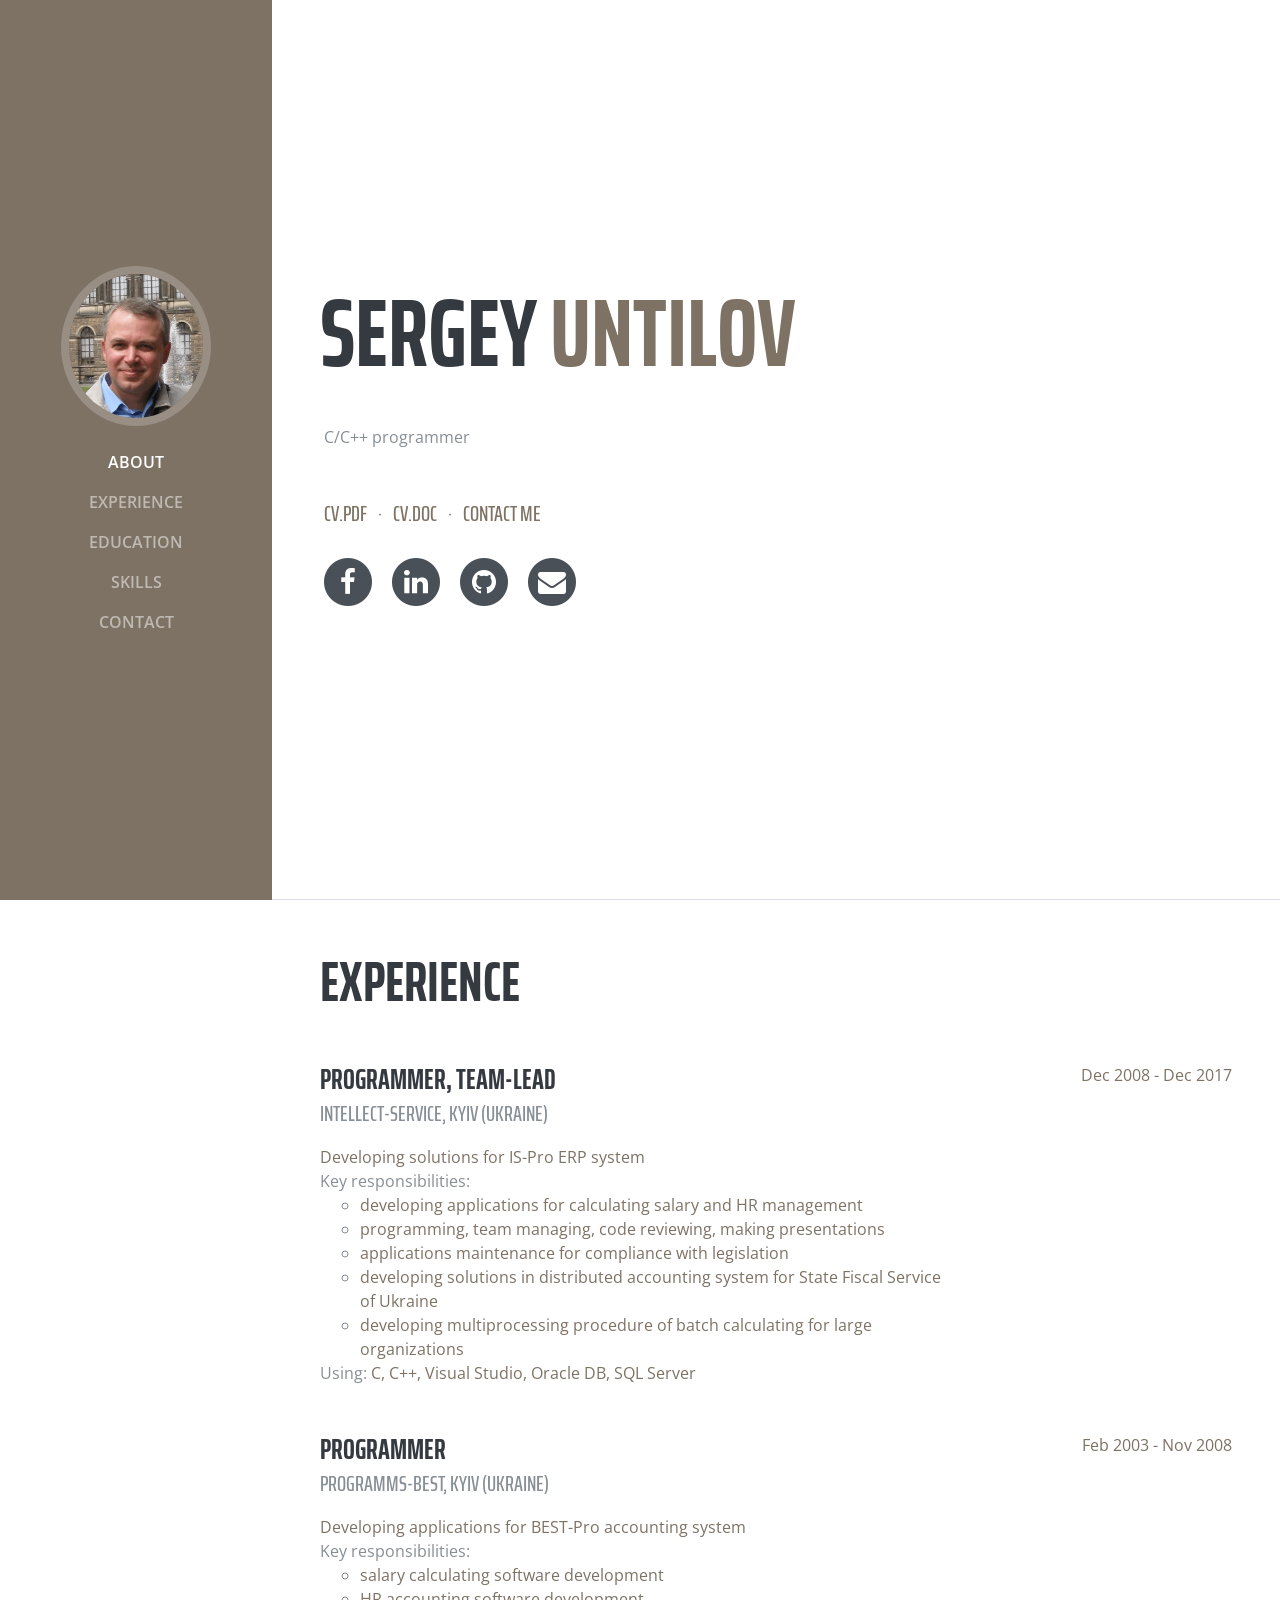
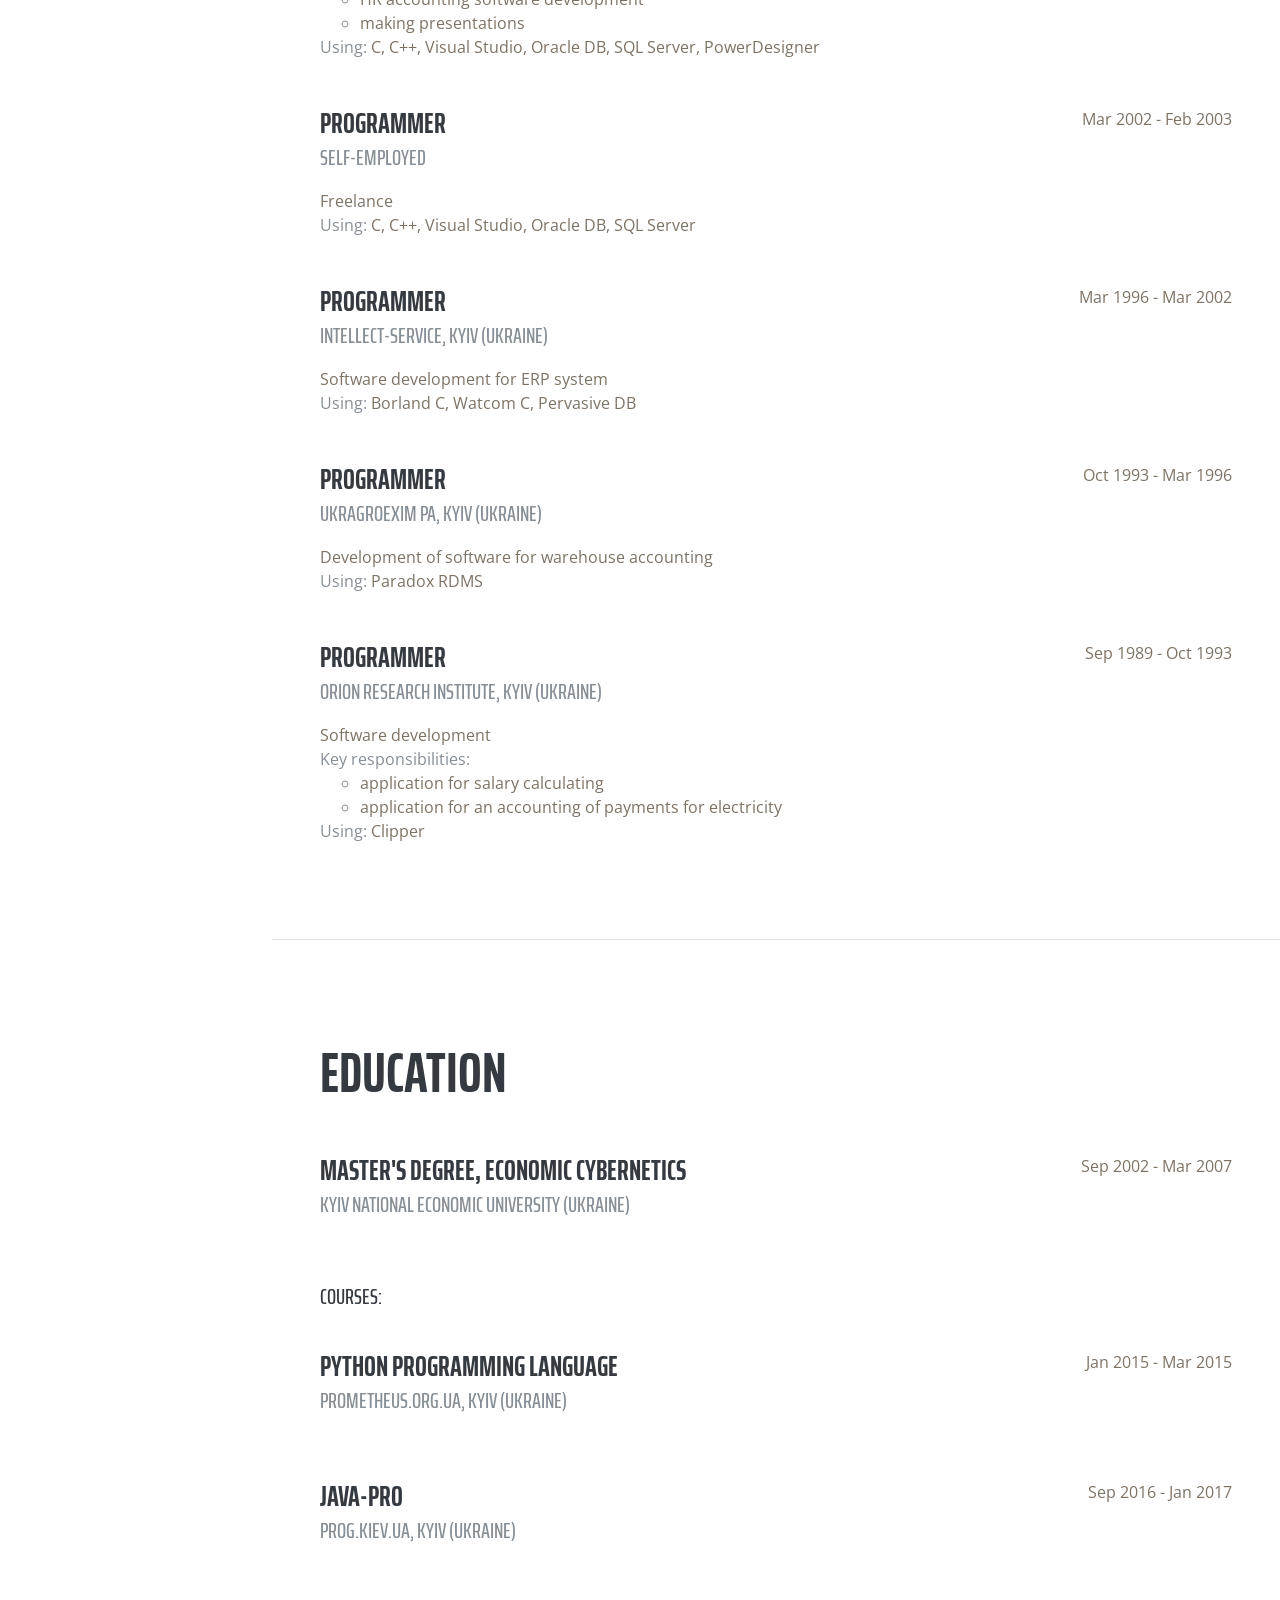
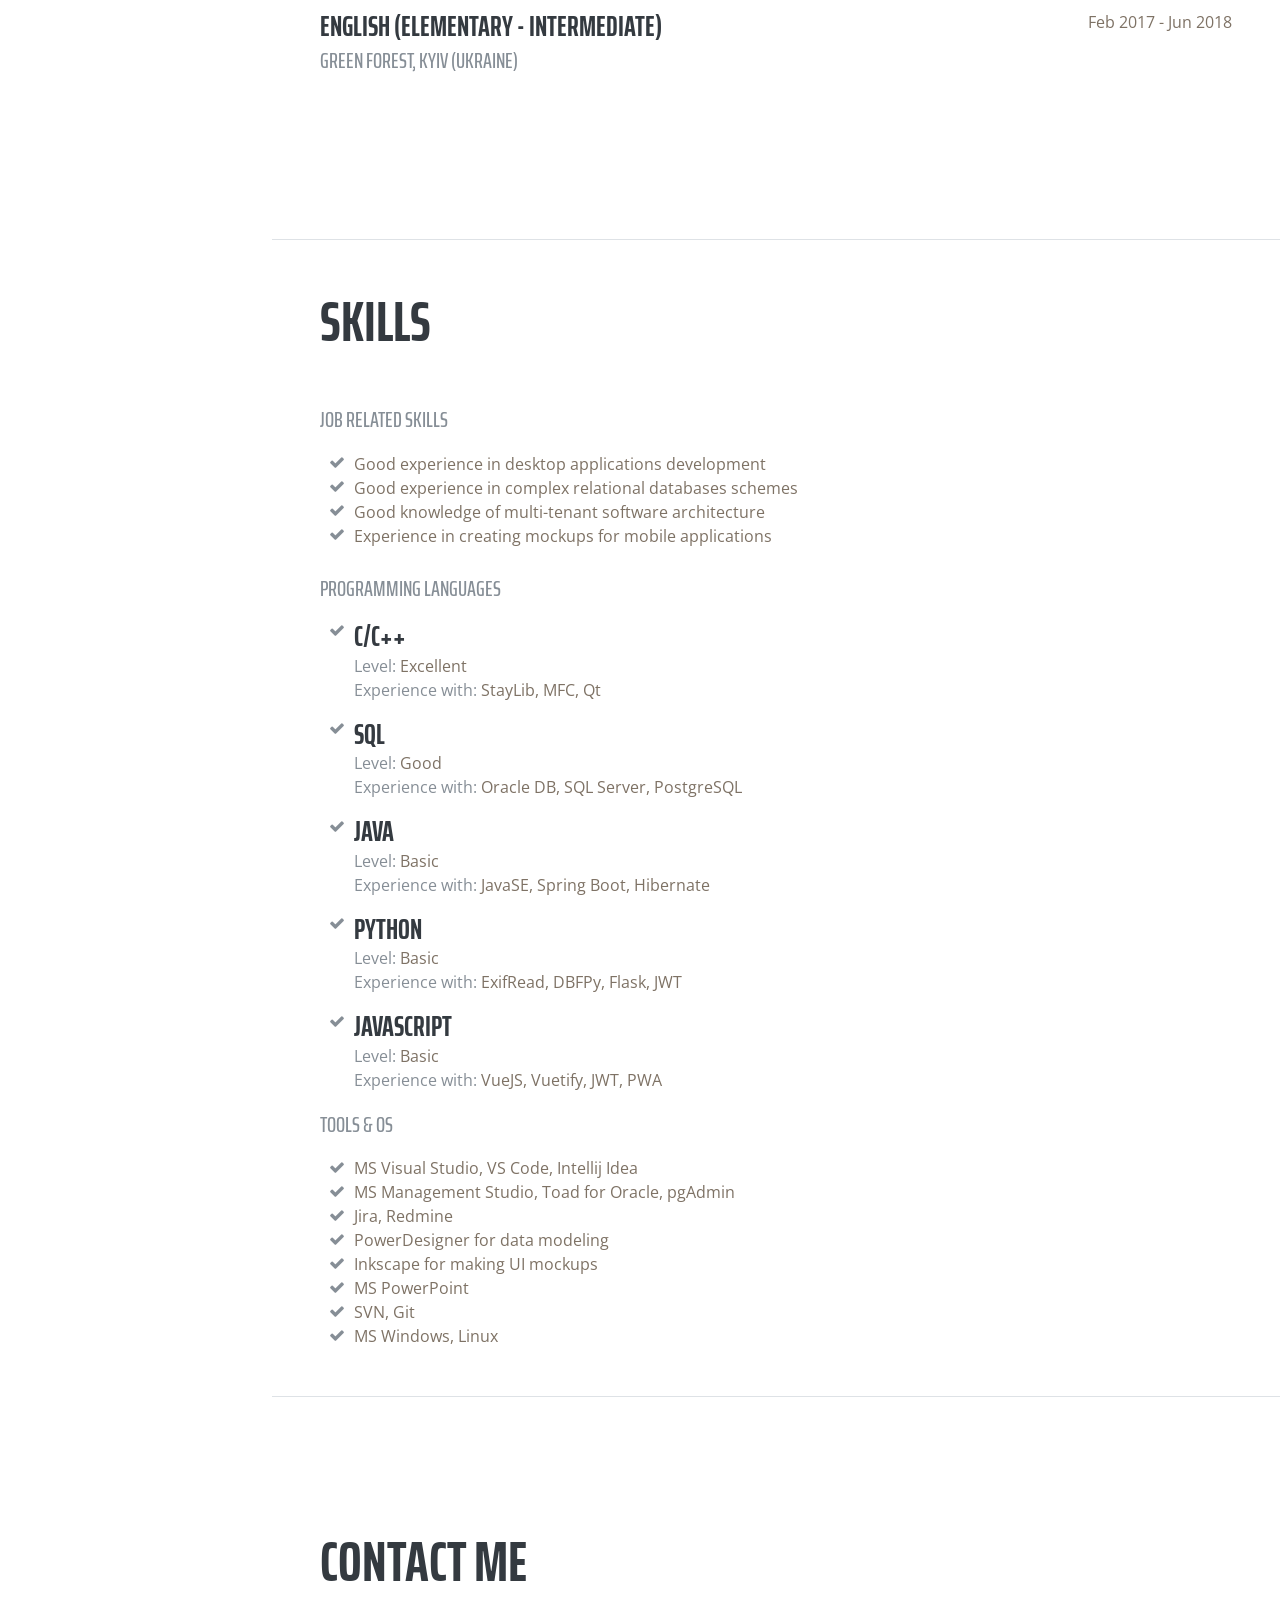
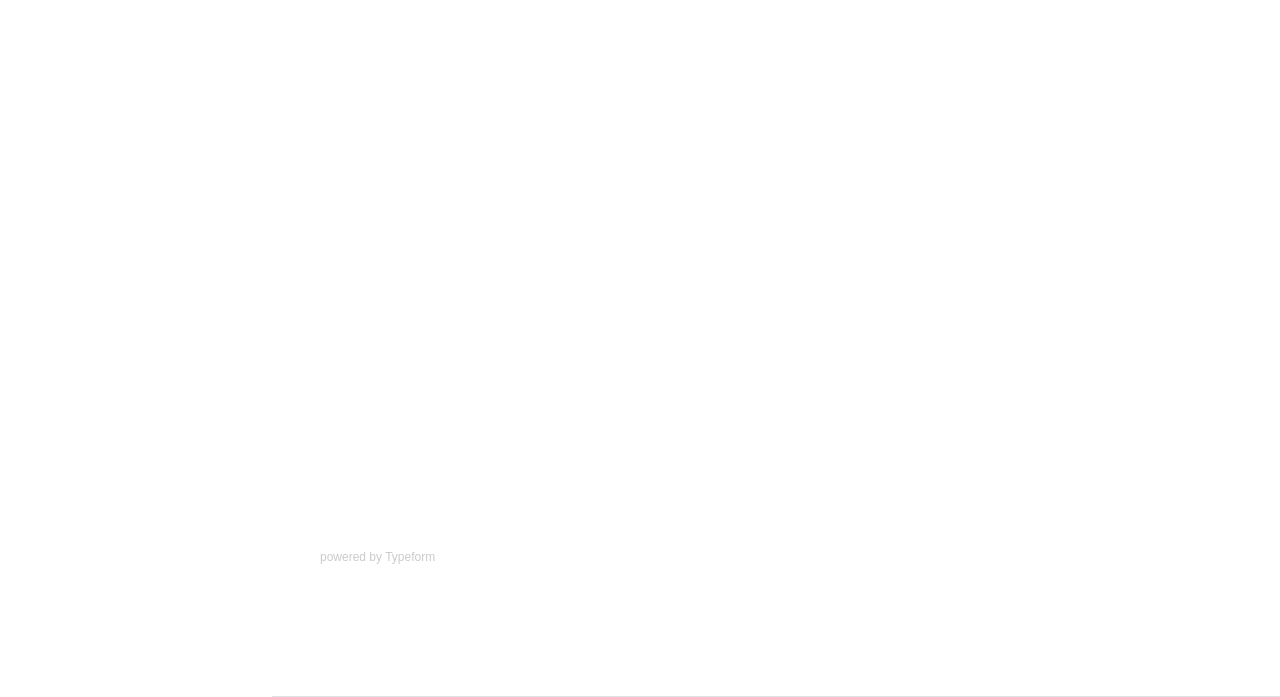
==== commit e19b4437: "Minor updates" ====
--- a/index.html
+++ b/index.html
@@ -8,20 +8,20 @@
       gtag('config', 'UA-122577171-1');</script><link rel="apple-touch-icon" sizes="57x57" href="/static/icons/apple-icon-57x57.png"><link rel="apple-touch-icon" sizes="60x60" href="/static/icons/apple-icon-60x60.png"><link rel="apple-touch-icon" sizes="72x72" href="/static/icons/apple-icon-72x72.png"><link rel="apple-touch-icon" sizes="76x76" href="/static/icons/apple-icon-76x76.png"><link rel="apple-touch-icon" sizes="114x114" href="/static/icons/apple-icon-114x114.png"><link rel="apple-touch-icon" sizes="120x120" href="/static/icons/apple-icon-120x120.png"><link rel="apple-touch-icon" sizes="144x144" href="/static/icons/apple-icon-144x144.png"><link rel="apple-touch-icon" sizes="152x152" href="/static/icons/apple-icon-152x152.png"><link rel="apple-touch-icon" sizes="180x180" href="/static/icons/apple-icon-180x180.png"><link rel="icon" type="image/png" sizes="192x192" href="/static/icons/android-icon-192x192.png"><link rel="icon" type="image/png" sizes="32x32" href="/static/icons/favicon-32x32.png"><link rel="icon" type="image/png" sizes="96x96" href="/static/icons/favicon-96x96.png"><link rel="icon" type="image/png" sizes="16x16" href="/static/icons/favicon-16x16.png"><link rel="manifest" href="/static/manifest.json"><meta name="msapplication-TileColor" content="#7E7265"><meta name="msapplication-TileImage" content="/static/icons/ms-icon-144x144.png"><meta name="theme-color" content="#7E7265"><meta name="google-site-verification" content="4tM4298CAxnBe1MMwkFOQWR-CspF3rhO7SQuJcDed5g"><link href="/static/css/app.3c301e421dd6e563b8208993a695c837.css" rel="stylesheet"><style type="text/css" data-emotion=""></style><style type="text/css"></style><style type="text/css" data-emotion="">.css-1l99lqu{border-radius:0;display:block;height:2px;width:25px;position:absolute;right:6px;top:6px;}</style><style type="text/css" data-emotion="">.__typeform-embed-mobile-modal-open{overflow:hidden !important;position:fixed !important;top:0 !important;left:0 !important;right:0 !important;bottom:0 !important;}</style><style type="text/css" data-emotion="">.css-bhl88l{-webkit-transition:visibility 0s 0.25s,opacity 0.25s linear;transition:visibility 0s 0.25s,opacity 0.25s linear;visibility:hidden;opacity:0;}</style><style type="text/css" data-emotion="">.css-1o3fej{height:100%;position:relative;}</style><style type="text/css" data-emotion="">.css-q2wu4s{width:100%;height:100%;position:absolute;background-color:#transparent;}</style><style type="text/css" data-emotion="">.css-1umyrzx{height:100%;visibility:hidden;}</style><style type="text/css" data-emotion="">.css-1s8vgko{width:100%;height:100%;position:absolute;background-color:rgb(255,255,255);}</style></head><body id="page-top"><noscript><iframe src="https://www.googletagmanager.com/ns.html?id=GTM-K4GFPJM" height=0 width=0 style=display:none;visibility:hidden></iframe></noscript><div class="main-wrapper"><nav id="sideNav" class="navbar navbar-expand-lg navbar-dark bg-primary fixed-top"><a href="#page-top" class="navbar-brand js-scroll-trigger"><span class="d-block d-lg-none">Sergey Untilov</span> <span class="d-none d-lg-block"><img src="/static/img/profile.f9b3e99.png" alt="" class="img-fluid img-profile rounded-circle mx-auto mb-2"></span></a> <button type="button" data-toggle="collapse" data-target="#navbarSupportedContent" aria-controls="navbarSupportedContent" aria-expanded="false" aria-label="Toggle navigation" class="navbar-toggler"><span class="navbar-toggler-icon"></span></button> <div id="navbarSupportedContent" class="collapse navbar-collapse"><ul class="navbar-nav"><li class="nav-item"><a href="#about" class="nav-link js-scroll-trigger">About</a></li> <li class="nav-item"><a href="#experience" class="nav-link js-scroll-trigger">Experience</a></li> <li class="nav-item"><a href="#education" class="nav-link js-scroll-trigger">Education</a></li> <li class="nav-item"><a href="#skills" class="nav-link js-scroll-trigger">Skills</a></li> <li class="nav-item"><a href="#contact" class="nav-link js-scroll-trigger">Contact</a></li></ul></div></nav> <div class="container-fluid p-0"><section id="about" class="resume-section p-3 p-lg-5 d-flex d-column"><div class="my-auto"><h1 class="mb-0">Sergey
           <span class="text-primary">Untilov</span></h1> <div class="subheading mb-5"></div> <p class="mb-5 ml-1">C/C++ programmer</p> <div class="subheading mb-4 ml-1"><a href="/static/files/CV-Europass-Untilov-EN.pdf" download="" class="mr-2">CV.PDF
           </a> · <a href="/static/files/CV-Europass-Untilov-EN.doc" download="" class="ml-2 mr-2">CV.DOC
-          </a> · <a href="#contact" class="ml-2">CONTACT ME</a></div> <ul class="list-inline list-social-icons mb-0"><li class="list-inline-item"><a href="https://www.facebook.com/s.untilov" target="_blank"><span class="fa-stack fa-lg"><i class="fa fa-circle fa-stack-2x"></i> <i class="fa fa-facebook fa-stack-1x fa-inverse"></i></span></a></li> <li class="list-inline-item"><a href="https://www.linkedin.com/in/сергей-унтилов-a6b3b5a9" target="_blank"><span class="fa-stack fa-lg"><i class="fa fa-circle fa-stack-2x"></i> <i class="fa fa-linkedin fa-stack-1x fa-inverse"></i></span></a></li> <li class="list-inline-item"><a href="https://github.com/sergey-untilov" target="_blank"><span class="fa-stack fa-lg"><i class="fa fa-circle fa-stack-2x"></i> <i class="fa fa-github fa-stack-1x fa-inverse"></i></span></a></li> <li class="list-inline-item"><a href="mailto:s.untilov@gmail.com"><span class="fa-stack fa-lg"><i class="fa fa-circle fa-stack-2x"></i> <i class="fa fa-envelope fa-stack-1x fa-inverse"></i></span></a></li></ul></div></section> <section id="experience" class="resume-section p-3 p-lg-5 d-flex flex-column"><div class="my-auto"><h2 class="mb-5">Experience</h2> <ul id="experience_list" class="hide-bullets"><li><div class="resume-item d-flex flex-column flex-md-row mb-5"><div class="resume-content mr-auto"><h3 class="mb-0">Programmer, team-lead</h3> <div class="subheading mb-3">Intellect-Service, Kyiv (Ukraine)</div> <span class="text-primary">Developing solutions for IS-Pro ERP system</span> <div><div>Key responsibilities:</div> <ul id="responsibilities"><li><span class="text-primary">developing applications for calculating salary and HR management</span></li><li><span class="text-primary">programming, team managing, code reviewing, making presentations</span></li><li><span class="text-primary">applications maintenance for compliance with legislation</span></li><li><span class="text-primary">developing solutions in distributed accounting system for State Fiscal Service of Ukraine</span></li><li><span class="text-primary">developing multiprocessing procedure of batch calculating for large organizations</span></li></ul></div>
+          </a> · <a href="#contact" class="ml-2">CONTACT ME</a></div> <ul class="list-inline list-social-icons mb-0"><li class="list-inline-item"><a href="https://www.facebook.com/s.untilov" target="_blank"><span class="fa-stack fa-lg"><i class="fa fa-circle fa-stack-2x"></i> <i class="fa fa-facebook fa-stack-1x fa-inverse"></i></span></a></li> <li class="list-inline-item"><a href="https://www.linkedin.com/in/sergeyuntilov" target="_blank"><span class="fa-stack fa-lg"><i class="fa fa-circle fa-stack-2x"></i> <i class="fa fa-linkedin fa-stack-1x fa-inverse"></i></span></a></li> <li class="list-inline-item"><a href="https://github.com/sergey-untilov" target="_blank"><span class="fa-stack fa-lg"><i class="fa fa-circle fa-stack-2x"></i> <i class="fa fa-github fa-stack-1x fa-inverse"></i></span></a></li> <li class="list-inline-item"><a href="mailto:s.untilov@gmail.com"><span class="fa-stack fa-lg"><i class="fa fa-circle fa-stack-2x"></i> <i class="fa fa-envelope fa-stack-1x fa-inverse"></i></span></a></li></ul></div></section> <section id="experience" class="resume-section p-3 p-lg-5 d-flex flex-column"><div class="my-auto"><h2 class="mb-5">Experience</h2> <ul id="experience_list" class="hide-bullets"><li><div class="resume-item d-flex flex-column flex-md-row mb-5"><div class="resume-content mr-auto"><h3 class="mb-0">Programmer, team-lead</h3> <div class="subheading mb-3">Intellect-Service, Kyiv (Ukraine)</div> <span class="text-primary">Developing solutions for IS-Pro ERP system</span> <div><div>Key responsibilities:</div> <ul id="responsibilities"><li><span class="text-primary">developing applications for calculating salary and HR management</span></li><li><span class="text-primary">programming, team managing, code reviewing, making presentations</span></li><li><span class="text-primary">applications maintenance for compliance with legislation</span></li><li><span class="text-primary">developing solutions in distributed accounting system for State Fiscal Service of Ukraine</span></li><li><span class="text-primary">developing multiprocessing procedure of batch calculating for large organizations</span></li></ul></div>
                 Using: <span class="text-primary">C, C++, Visual Studio, Oracle DB, SQL Server</span></div> <div class="resume-date text-md-right"><span class="text-primary">Dec 2008 - Dec 2017</span></div></div></li><li><div class="resume-item d-flex flex-column flex-md-row mb-5"><div class="resume-content mr-auto"><h3 class="mb-0">Programmer</h3> <div class="subheading mb-3">Programms-BEST, Kyiv (Ukraine)</div> <span class="text-primary">Developing applications for BEST-Pro accounting system</span> <div><div>Key responsibilities:</div> <ul id="responsibilities"><li><span class="text-primary">salary calculating software development</span></li><li><span class="text-primary">HR accounting software development</span></li><li><span class="text-primary">making presentations</span></li></ul></div>
                 Using: <span class="text-primary">C, C++, Visual Studio, Oracle DB, SQL Server, PowerDesigner</span></div> <div class="resume-date text-md-right"><span class="text-primary">Feb 2003 - Nov 2008</span></div></div></li><li><div class="resume-item d-flex flex-column flex-md-row mb-5"><div class="resume-content mr-auto"><h3 class="mb-0">Programmer</h3> <div class="subheading mb-3">Self-employed</div> <span class="text-primary">Freelance</span> <div><!----> <ul id="responsibilities"></ul></div>
                 Using: <span class="text-primary">C, C++, Visual Studio, Oracle DB, SQL Server</span></div> <div class="resume-date text-md-right"><span class="text-primary">Mar 2002 - Feb 2003</span></div></div></li><li><div class="resume-item d-flex flex-column flex-md-row mb-5"><div class="resume-content mr-auto"><h3 class="mb-0">Programmer</h3> <div class="subheading mb-3">Intellect-Service, Kyiv (Ukraine)</div> <span class="text-primary">Software development for ERP system</span> <div><!----> <ul id="responsibilities"></ul></div>
                 Using: <span class="text-primary">Borland C, Watcom C, Pervasive DB</span></div> <div class="resume-date text-md-right"><span class="text-primary">Mar 1996 - Mar 2002</span></div></div></li><li><div class="resume-item d-flex flex-column flex-md-row mb-5"><div class="resume-content mr-auto"><h3 class="mb-0">Programmer</h3> <div class="subheading mb-3">UkrAgroExim PA, Kyiv (Ukraine)</div> <span class="text-primary">Development of software for warehouse accounting</span> <div><!----> <ul id="responsibilities"></ul></div>
                 Using: <span class="text-primary">Paradox RDMS</span></div> <div class="resume-date text-md-right"><span class="text-primary">Oct 1993 - Mar 1996</span></div></div></li><li><div class="resume-item d-flex flex-column flex-md-row mb-5"><div class="resume-content mr-auto"><h3 class="mb-0">Programmer</h3> <div class="subheading mb-3">Orion Research Institute, Kyiv (Ukraine)</div> <span class="text-primary">Software development</span> <div><div>Key responsibilities:</div> <ul id="responsibilities"><li><span class="text-primary">application for salary calculating</span></li><li><span class="text-primary">application for an accounting of payments for electricity</span></li></ul></div>
-                Using: <span class="text-primary">Clipper</span></div> <div class="resume-date text-md-right"><span class="text-primary">Sep 1989 - Oct 1993</span></div></div></li></ul></div></section> <section id="education" class="resume-section p-3 p-lg-5 d-flex flex-column"><div class="my-auto"><h2 class="mb-5">Education</h2> <div class="resume-item d-flex flex-column flex-md-row mb-5"><div class="resume-content mr-auto"><h3 class="mb-0">Master of Economic Cybernetics</h3> <div class="subheading mb-3">Kyiv National Economic University (Ukraine)</div></div> <div class="resume-date text-md-right"><span class="text-primary">Sep 2002 - Mar 2007</span></div></div> <h4 class="subheading mb-3">Trainings:</h4> <br> <ul id="trainings_list" class="hide-bullets"><li><div class="resume-item d-flex flex-column flex-md-row mb-5"><div class="resume-content mr-auto"><h3 class="mb-0">Python programming language</h3> <div class="subheading mb-3">prometheus.org.ua, Kyiv (Ukraine)</div></div> <div class="resume-date text-md-right"><span class="text-primary">Jan 2015 - Mar 2015</span></div></div></li><li><div class="resume-item d-flex flex-column flex-md-row mb-5"><div class="resume-content mr-auto"><h3 class="mb-0">Java-Pro</h3> <div class="subheading mb-3">Prog.kiev.ua, Kyiv (Ukraine)</div></div> <div class="resume-date text-md-right"><span class="text-primary">Sep 2016 - Jan 2017</span></div></div></li><li><div class="resume-item d-flex flex-column flex-md-row mb-5"><div class="resume-content mr-auto"><h3 class="mb-0">English (elementary - intermediate)</h3> <div class="subheading mb-3">Green Forest, Kyiv (Ukraine)</div></div> <div class="resume-date text-md-right"><span class="text-primary">Feb 2017 - Jun 2018</span></div></div></li></ul></div></section> <section id="skills" class="resume-section p-3 p-lg-5 d-flex flex-column"><div class="my-auto"><h2 class="mb-5">Skills</h2> <div class="subheading mb-3">Job related skills</div> <ul class="fa-ul mb-0 hide-bullets"><li><i class="fa-li fa fa-check"></i> <span class="text-primary">Good experience in desktop applications development</span></li><li><i class="fa-li fa fa-check"></i> <span class="text-primary">Good experience in complex relational databases schemes</span></li><li><i class="fa-li fa fa-check"></i> <span class="text-primary">Good knowledge of multi-tenant software architecture</span></li><li><i class="fa-li fa fa-check"></i> <span class="text-primary">Experience in creating mockups for mobile applications</span></li></ul> <br> <div class="subheading mb-3">Programming Languages</div> <ul class="fa-ul mb-0 hide-bullets"><li><i class="fa-li fa fa-check"></i> <h3 class="mb-0">C/C++</h3>
+                Using: <span class="text-primary">Clipper</span></div> <div class="resume-date text-md-right"><span class="text-primary">Sep 1989 - Oct 1993</span></div></div></li></ul></div></section> <section id="education" class="resume-section p-3 p-lg-5 d-flex flex-column"><div class="my-auto"><h2 class="mb-5">Education</h2> <div class="resume-item d-flex flex-column flex-md-row mb-5"><div class="resume-content mr-auto"><h3 class="mb-0">Master's degree, Economic Cybernetics</h3> <div class="subheading mb-3">Kyiv National Economic University (Ukraine)</div></div> <div class="resume-date text-md-right"><span class="text-primary">Sep 2002 - Mar 2007</span></div></div> <h4 class="subheading mb-3">Courses:</h4> <br> <ul id="courses_list" class="hide-bullets"><li><div class="resume-item d-flex flex-column flex-md-row mb-5"><div class="resume-content mr-auto"><h3 class="mb-0">Python programming language</h3> <div class="subheading mb-3">prometheus.org.ua, Kyiv (Ukraine)</div></div> <div class="resume-date text-md-right"><span class="text-primary">Jan 2015 - Mar 2015</span></div></div></li><li><div class="resume-item d-flex flex-column flex-md-row mb-5"><div class="resume-content mr-auto"><h3 class="mb-0">Java-Pro</h3> <div class="subheading mb-3">Prog.kiev.ua, Kyiv (Ukraine)</div></div> <div class="resume-date text-md-right"><span class="text-primary">Sep 2016 - Jan 2017</span></div></div></li><li><div class="resume-item d-flex flex-column flex-md-row mb-5"><div class="resume-content mr-auto"><h3 class="mb-0">English (elementary - intermediate)</h3> <div class="subheading mb-3">Green Forest, Kyiv (Ukraine)</div></div> <div class="resume-date text-md-right"><span class="text-primary">Feb 2017 - Jun 2018</span></div></div></li></ul></div></section> <section id="skills" class="resume-section p-3 p-lg-5 d-flex flex-column"><div class="my-auto"><h2 class="mb-5">Skills</h2> <div class="subheading mb-3">Job related skills</div> <ul class="fa-ul mb-0 hide-bullets"><li><i class="fa-li fa fa-check"></i> <span class="text-primary">Good experience in desktop applications development</span></li><li><i class="fa-li fa fa-check"></i> <span class="text-primary">Good experience in complex relational databases schemes</span></li><li><i class="fa-li fa fa-check"></i> <span class="text-primary">Good knowledge of multi-tenant software architecture</span></li><li><i class="fa-li fa fa-check"></i> <span class="text-primary">Experience in creating mockups for mobile applications</span></li></ul> <br> <div class="subheading mb-3">Programming Languages</div> <ul class="fa-ul mb-0 hide-bullets"><li><i class="fa-li fa fa-check"></i> <h3 class="mb-0">C/C++</h3>
             Level: <span class="text-primary">Excellent</span> <p>Experience with: <span class="text-primary">StayLib, MFC, Qt</span></p></li><li><i class="fa-li fa fa-check"></i> <h3 class="mb-0">SQL</h3>
             Level: <span class="text-primary">Good</span> <p>Experience with: <span class="text-primary">Oracle DB, SQL Server, PostgreSQL</span></p></li><li><i class="fa-li fa fa-check"></i> <h3 class="mb-0">Java</h3>
             Level: <span class="text-primary">Basic</span> <p>Experience with: <span class="text-primary">JavaSE, Spring Boot, Hibernate</span></p></li><li><i class="fa-li fa fa-check"></i> <h3 class="mb-0">Python</h3>
             Level: <span class="text-primary">Basic</span> <p>Experience with: <span class="text-primary">ExifRead, DBFPy, Flask, JWT</span></p></li><li><i class="fa-li fa fa-check"></i> <h3 class="mb-0">JavaScript</h3>
             Level: <span class="text-primary">Basic</span> <p>Experience with: <span class="text-primary">VueJS, Vuetify, JWT, PWA</span></p></li></ul> <div class="subheading mb-3">Tools &amp; OS</div> <ul class="fa-ul mb-0 hide-bullets"><li><i class="fa-li fa fa-check"></i> <span class="text-primary">MS Visual Studio, VS Code, Intellij Idea</span></li><li><i class="fa-li fa fa-check"></i> <span class="text-primary">MS Management Studio, Toad for Oracle, pgAdmin</span></li><li><i class="fa-li fa fa-check"></i> <span class="text-primary">Jira, Redmine</span></li><li><i class="fa-li fa fa-check"></i> <span class="text-primary">PowerDesigner for data modeling</span></li><li><i class="fa-li fa fa-check"></i> <span class="text-primary">Inkscape for making UI mockups</span></li><li><i class="fa-li fa fa-check"></i> <span class="text-primary">MS PowerPoint</span></li><li><i class="fa-li fa fa-check"></i> <span class="text-primary">SVN, Git</span></li><li><i class="fa-li fa fa-check"></i> <span class="text-primary">MS Windows, Linux</span></li></ul></div></section> <section id="contact" class="resume-section p-3 p-lg-5 d-flex flex-column"><div class="my-auto"><h2 class="mb-5">Contact me</h2> <div data-url="https://sergeyuntilov.typeform.com/to/r9BRJ3" class="typeform-widget" style="width: 100%; height: 500px;"><div class="css-1o3fej e12baen60"><div class="css-1s8vgko e12baen62"><div></div></div><div class="css-1umyrzx e12baen61"><iframe width="100%" height="100%" frameborder="0" src="https://sergeyuntilov.typeform.com/to/r9BRJ3?typeform-embed=embed-widget" data-qa="iframe" style="border: 0px;"></iframe></div></div></div> <div style="font-family: sans-serif; font-size: 12px; color: rgb(153, 153, 153); opacity: 0.5; padding-top: 5px;">
               powered by
-              <a href="https://admin.typeform.com/signup?utm_campaign=r9BRJ3&amp;utm_source=typeform.com-12347014-Basic&amp;utm_medium=typeform&amp;utm_content=typeform-embedded-poweredbytypeform&amp;utm_term=EN" target="_blank" style="color: rgb(153, 153, 153);">Typeform</a></div></div></section></div></div><script type="text/javascript" src="/static/js/manifest.2ae2e69a05c33dfc65f8.js"></script><script type="text/javascript" src="/static/js/vendor.cf894c2c04e35d0bbf12.js"></script><script type="text/javascript" src="/static/js/app.b6c16401c30aa3996a2b.js"></script><script>(function() {
+              <a href="https://admin.typeform.com/signup?utm_campaign=r9BRJ3&amp;utm_source=typeform.com-12347014-Basic&amp;utm_medium=typeform&amp;utm_content=typeform-embedded-poweredbytypeform&amp;utm_term=EN" target="_blank" style="color: rgb(153, 153, 153);">Typeform</a></div></div></section></div></div><script type="text/javascript" src="/static/js/manifest.2ae2e69a05c33dfc65f8.js"></script><script type="text/javascript" src="/static/js/vendor.cf894c2c04e35d0bbf12.js"></script><script type="text/javascript" src="/static/js/app.701a1387850534fa3755.js"></script><script>(function() {
       var qs, js, q, s, d=document, gi=d.getElementById, ce=d.createElement,
           gt=d.getElementsByTagName, id="typef_orm",
           b="https://embed.typeform.com/";
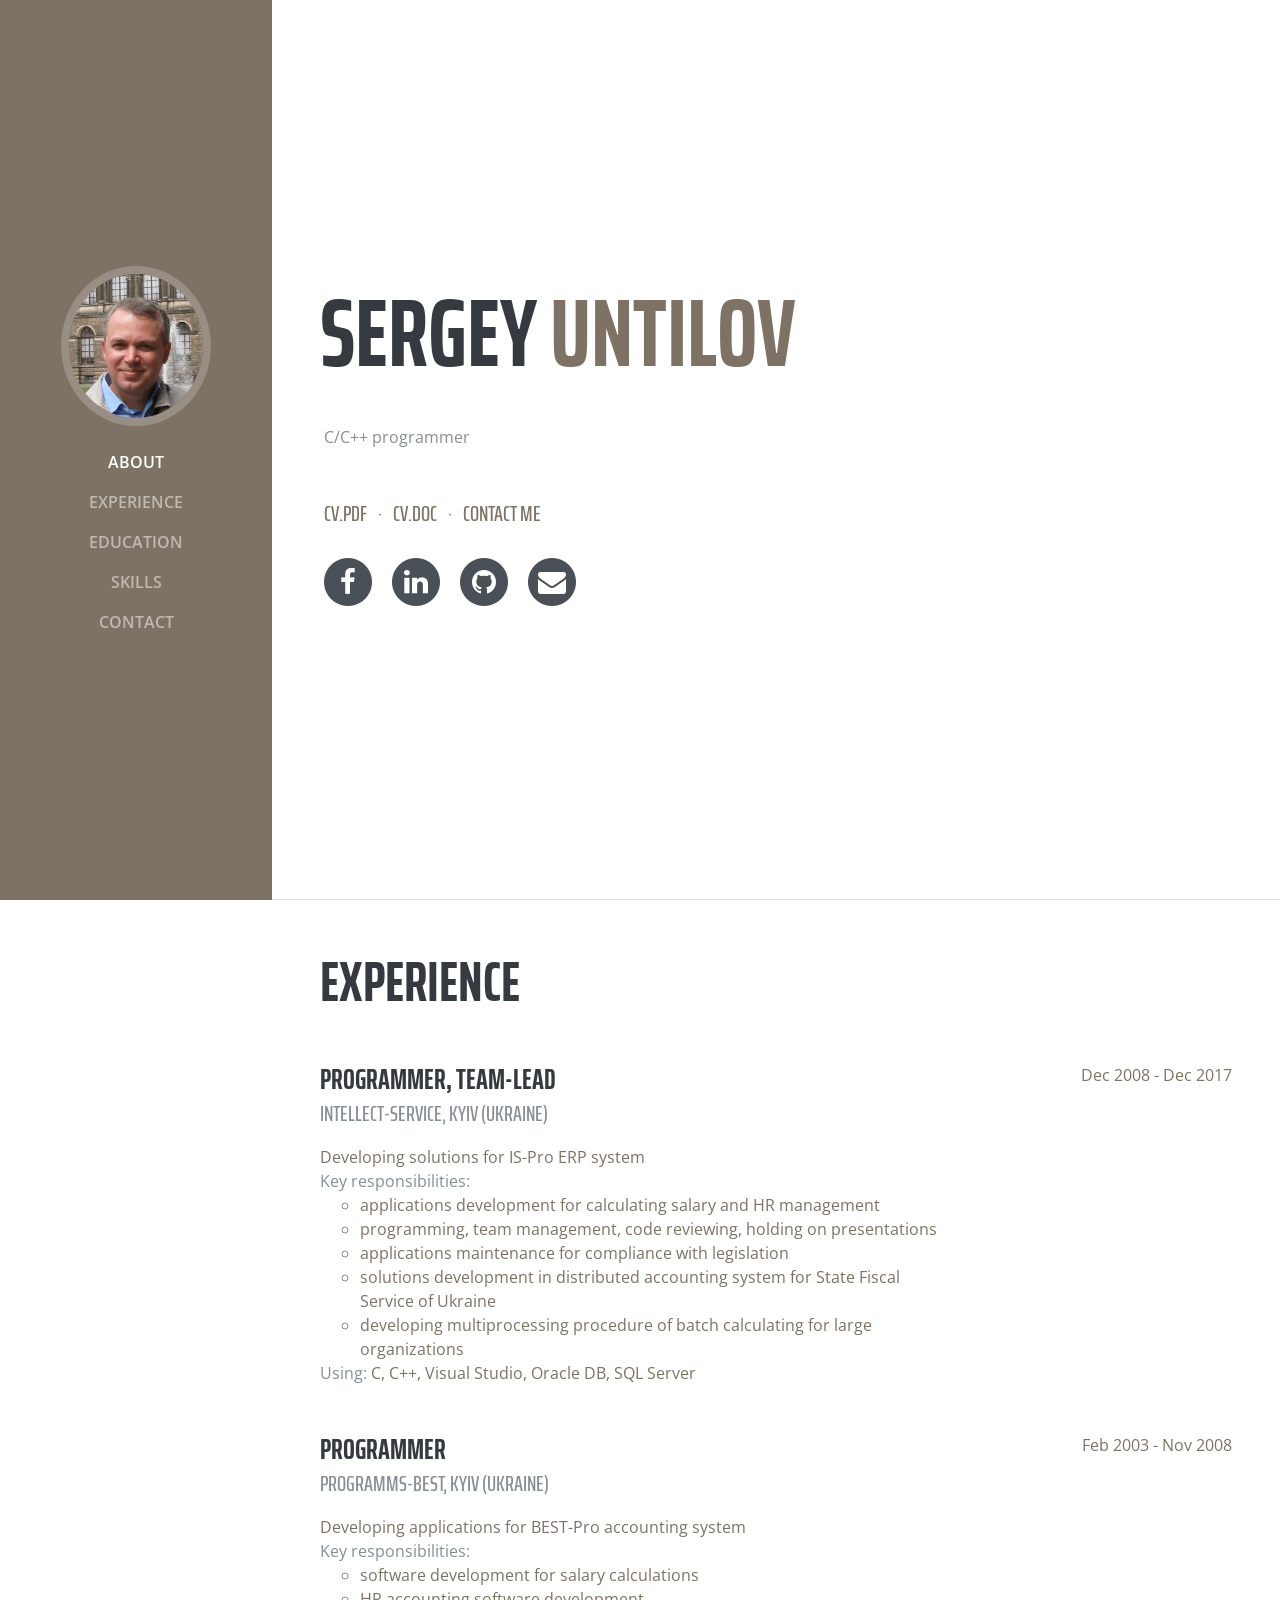
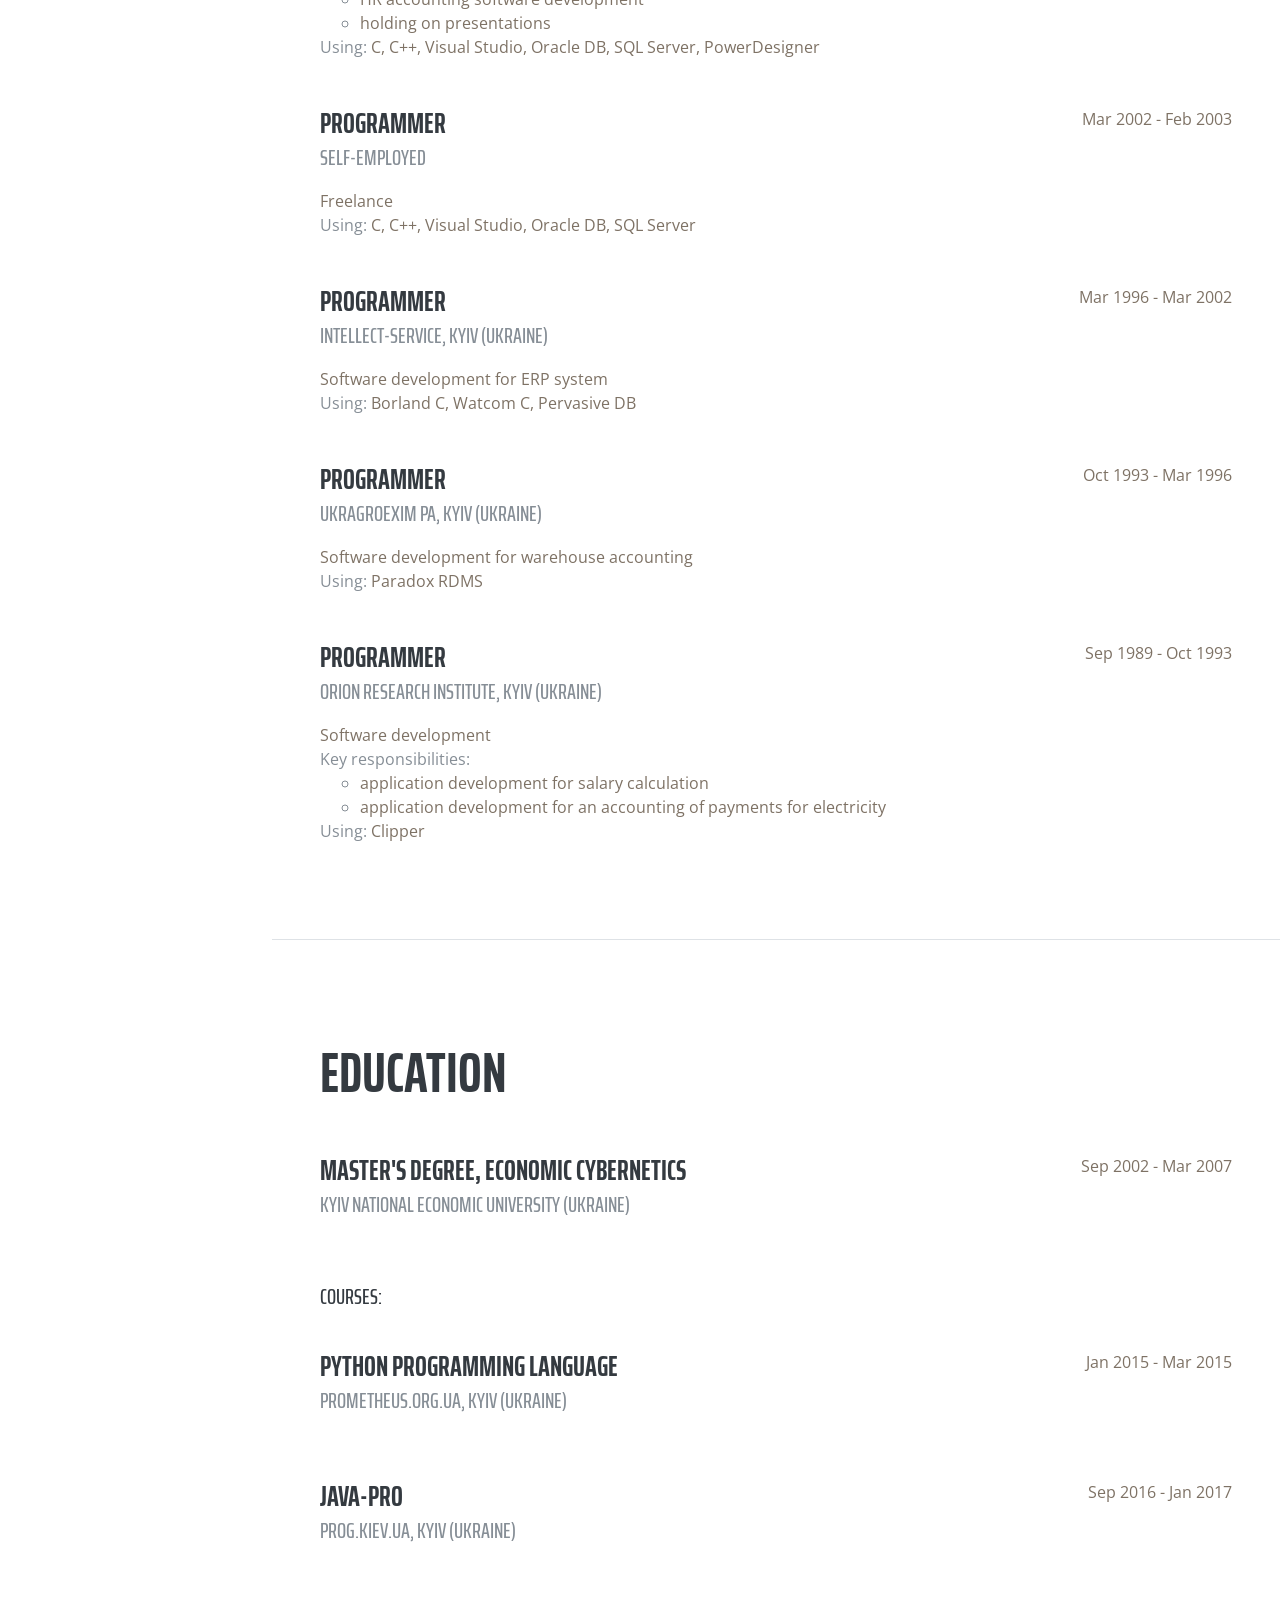
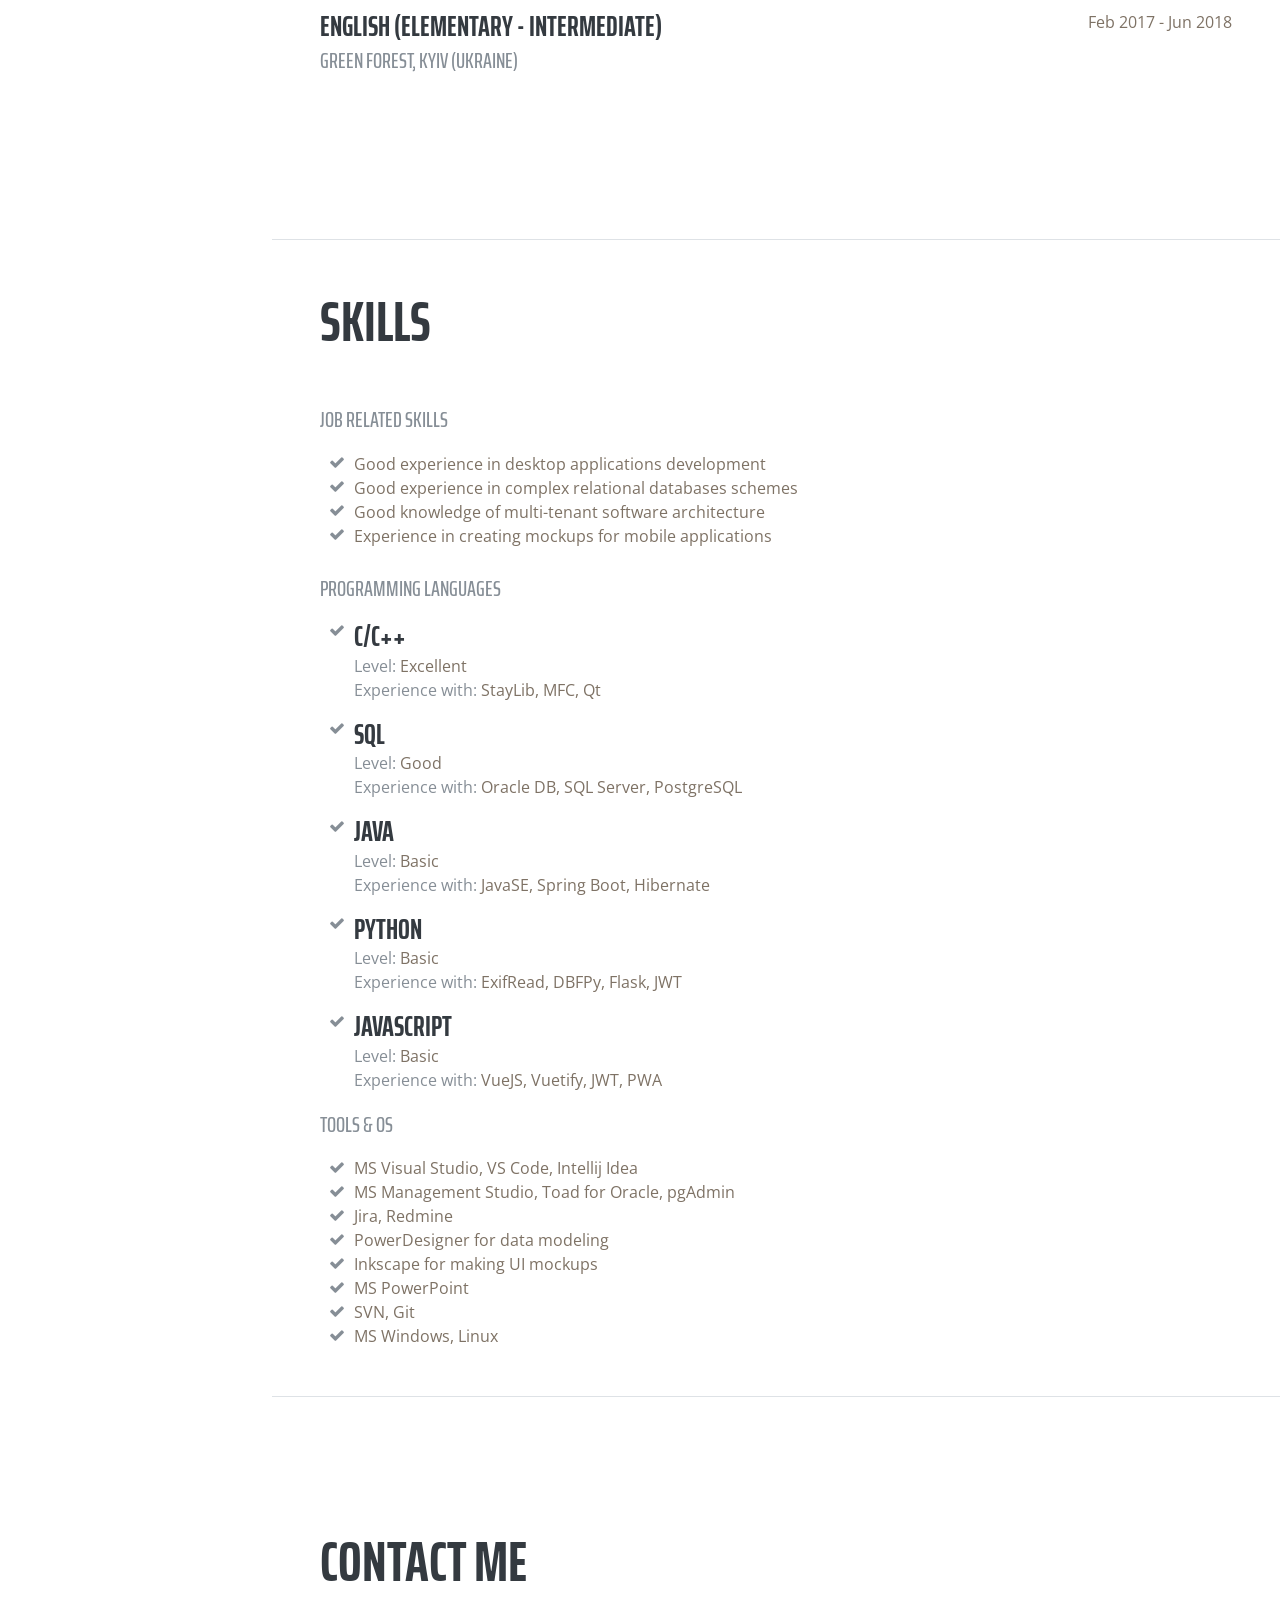
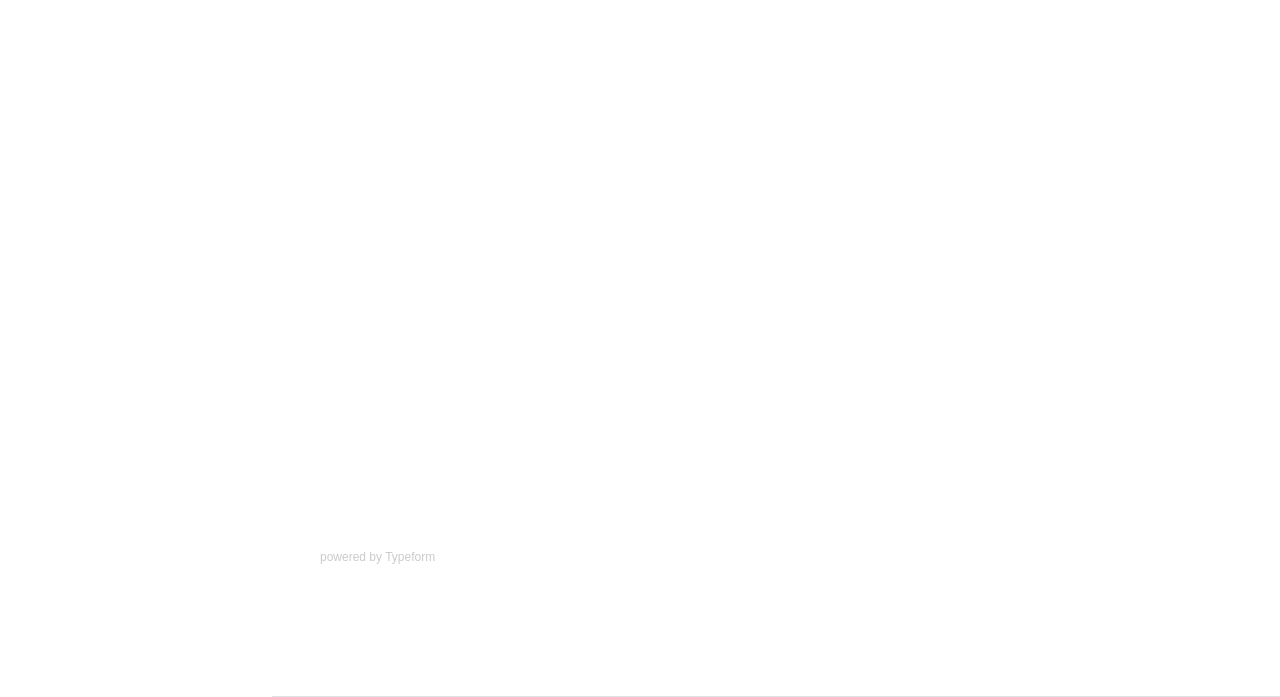
==== commit 2c30ad8f: "Minor updates" ====
--- a/index.html
+++ b/index.html
@@ -8,12 +8,12 @@
       gtag('config', 'UA-122577171-1');</script><link rel="apple-touch-icon" sizes="57x57" href="/static/icons/apple-icon-57x57.png"><link rel="apple-touch-icon" sizes="60x60" href="/static/icons/apple-icon-60x60.png"><link rel="apple-touch-icon" sizes="72x72" href="/static/icons/apple-icon-72x72.png"><link rel="apple-touch-icon" sizes="76x76" href="/static/icons/apple-icon-76x76.png"><link rel="apple-touch-icon" sizes="114x114" href="/static/icons/apple-icon-114x114.png"><link rel="apple-touch-icon" sizes="120x120" href="/static/icons/apple-icon-120x120.png"><link rel="apple-touch-icon" sizes="144x144" href="/static/icons/apple-icon-144x144.png"><link rel="apple-touch-icon" sizes="152x152" href="/static/icons/apple-icon-152x152.png"><link rel="apple-touch-icon" sizes="180x180" href="/static/icons/apple-icon-180x180.png"><link rel="icon" type="image/png" sizes="192x192" href="/static/icons/android-icon-192x192.png"><link rel="icon" type="image/png" sizes="32x32" href="/static/icons/favicon-32x32.png"><link rel="icon" type="image/png" sizes="96x96" href="/static/icons/favicon-96x96.png"><link rel="icon" type="image/png" sizes="16x16" href="/static/icons/favicon-16x16.png"><link rel="manifest" href="/static/manifest.json"><meta name="msapplication-TileColor" content="#7E7265"><meta name="msapplication-TileImage" content="/static/icons/ms-icon-144x144.png"><meta name="theme-color" content="#7E7265"><meta name="google-site-verification" content="4tM4298CAxnBe1MMwkFOQWR-CspF3rhO7SQuJcDed5g"><link href="/static/css/app.3c301e421dd6e563b8208993a695c837.css" rel="stylesheet"><style type="text/css" data-emotion=""></style><style type="text/css"></style><style type="text/css" data-emotion="">.css-1l99lqu{border-radius:0;display:block;height:2px;width:25px;position:absolute;right:6px;top:6px;}</style><style type="text/css" data-emotion="">.__typeform-embed-mobile-modal-open{overflow:hidden !important;position:fixed !important;top:0 !important;left:0 !important;right:0 !important;bottom:0 !important;}</style><style type="text/css" data-emotion="">.css-bhl88l{-webkit-transition:visibility 0s 0.25s,opacity 0.25s linear;transition:visibility 0s 0.25s,opacity 0.25s linear;visibility:hidden;opacity:0;}</style><style type="text/css" data-emotion="">.css-1o3fej{height:100%;position:relative;}</style><style type="text/css" data-emotion="">.css-q2wu4s{width:100%;height:100%;position:absolute;background-color:#transparent;}</style><style type="text/css" data-emotion="">.css-1umyrzx{height:100%;visibility:hidden;}</style><style type="text/css" data-emotion="">.css-1s8vgko{width:100%;height:100%;position:absolute;background-color:rgb(255,255,255);}</style></head><body id="page-top"><noscript><iframe src="https://www.googletagmanager.com/ns.html?id=GTM-K4GFPJM" height=0 width=0 style=display:none;visibility:hidden></iframe></noscript><div class="main-wrapper"><nav id="sideNav" class="navbar navbar-expand-lg navbar-dark bg-primary fixed-top"><a href="#page-top" class="navbar-brand js-scroll-trigger"><span class="d-block d-lg-none">Sergey Untilov</span> <span class="d-none d-lg-block"><img src="/static/img/profile.f9b3e99.png" alt="" class="img-fluid img-profile rounded-circle mx-auto mb-2"></span></a> <button type="button" data-toggle="collapse" data-target="#navbarSupportedContent" aria-controls="navbarSupportedContent" aria-expanded="false" aria-label="Toggle navigation" class="navbar-toggler"><span class="navbar-toggler-icon"></span></button> <div id="navbarSupportedContent" class="collapse navbar-collapse"><ul class="navbar-nav"><li class="nav-item"><a href="#about" class="nav-link js-scroll-trigger">About</a></li> <li class="nav-item"><a href="#experience" class="nav-link js-scroll-trigger">Experience</a></li> <li class="nav-item"><a href="#education" class="nav-link js-scroll-trigger">Education</a></li> <li class="nav-item"><a href="#skills" class="nav-link js-scroll-trigger">Skills</a></li> <li class="nav-item"><a href="#contact" class="nav-link js-scroll-trigger">Contact</a></li></ul></div></nav> <div class="container-fluid p-0"><section id="about" class="resume-section p-3 p-lg-5 d-flex d-column"><div class="my-auto"><h1 class="mb-0">Sergey
           <span class="text-primary">Untilov</span></h1> <div class="subheading mb-5"></div> <p class="mb-5 ml-1">C/C++ programmer</p> <div class="subheading mb-4 ml-1"><a href="/static/files/CV-Europass-Untilov-EN.pdf" download="" class="mr-2">CV.PDF
           </a> · <a href="/static/files/CV-Europass-Untilov-EN.doc" download="" class="ml-2 mr-2">CV.DOC
-          </a> · <a href="#contact" class="ml-2">CONTACT ME</a></div> <ul class="list-inline list-social-icons mb-0"><li class="list-inline-item"><a href="https://www.facebook.com/s.untilov" target="_blank"><span class="fa-stack fa-lg"><i class="fa fa-circle fa-stack-2x"></i> <i class="fa fa-facebook fa-stack-1x fa-inverse"></i></span></a></li> <li class="list-inline-item"><a href="https://www.linkedin.com/in/sergeyuntilov" target="_blank"><span class="fa-stack fa-lg"><i class="fa fa-circle fa-stack-2x"></i> <i class="fa fa-linkedin fa-stack-1x fa-inverse"></i></span></a></li> <li class="list-inline-item"><a href="https://github.com/sergey-untilov" target="_blank"><span class="fa-stack fa-lg"><i class="fa fa-circle fa-stack-2x"></i> <i class="fa fa-github fa-stack-1x fa-inverse"></i></span></a></li> <li class="list-inline-item"><a href="mailto:s.untilov@gmail.com"><span class="fa-stack fa-lg"><i class="fa fa-circle fa-stack-2x"></i> <i class="fa fa-envelope fa-stack-1x fa-inverse"></i></span></a></li></ul></div></section> <section id="experience" class="resume-section p-3 p-lg-5 d-flex flex-column"><div class="my-auto"><h2 class="mb-5">Experience</h2> <ul id="experience_list" class="hide-bullets"><li><div class="resume-item d-flex flex-column flex-md-row mb-5"><div class="resume-content mr-auto"><h3 class="mb-0">Programmer, team-lead</h3> <div class="subheading mb-3">Intellect-Service, Kyiv (Ukraine)</div> <span class="text-primary">Developing solutions for IS-Pro ERP system</span> <div><div>Key responsibilities:</div> <ul id="responsibilities"><li><span class="text-primary">developing applications for calculating salary and HR management</span></li><li><span class="text-primary">programming, team managing, code reviewing, making presentations</span></li><li><span class="text-primary">applications maintenance for compliance with legislation</span></li><li><span class="text-primary">developing solutions in distributed accounting system for State Fiscal Service of Ukraine</span></li><li><span class="text-primary">developing multiprocessing procedure of batch calculating for large organizations</span></li></ul></div>
-                Using: <span class="text-primary">C, C++, Visual Studio, Oracle DB, SQL Server</span></div> <div class="resume-date text-md-right"><span class="text-primary">Dec 2008 - Dec 2017</span></div></div></li><li><div class="resume-item d-flex flex-column flex-md-row mb-5"><div class="resume-content mr-auto"><h3 class="mb-0">Programmer</h3> <div class="subheading mb-3">Programms-BEST, Kyiv (Ukraine)</div> <span class="text-primary">Developing applications for BEST-Pro accounting system</span> <div><div>Key responsibilities:</div> <ul id="responsibilities"><li><span class="text-primary">salary calculating software development</span></li><li><span class="text-primary">HR accounting software development</span></li><li><span class="text-primary">making presentations</span></li></ul></div>
+          </a> · <a href="#contact" class="ml-2">CONTACT ME</a></div> <ul class="list-inline list-social-icons mb-0"><li class="list-inline-item"><a href="https://www.facebook.com/s.untilov" target="_blank"><span class="fa-stack fa-lg"><i class="fa fa-circle fa-stack-2x"></i> <i class="fa fa-facebook fa-stack-1x fa-inverse"></i></span></a></li> <li class="list-inline-item"><a href="https://www.linkedin.com/in/sergeyuntilov" target="_blank"><span class="fa-stack fa-lg"><i class="fa fa-circle fa-stack-2x"></i> <i class="fa fa-linkedin fa-stack-1x fa-inverse"></i></span></a></li> <li class="list-inline-item"><a href="https://github.com/sergey-untilov" target="_blank"><span class="fa-stack fa-lg"><i class="fa fa-circle fa-stack-2x"></i> <i class="fa fa-github fa-stack-1x fa-inverse"></i></span></a></li> <li class="list-inline-item"><a href="mailto:s.untilov@gmail.com"><span class="fa-stack fa-lg"><i class="fa fa-circle fa-stack-2x"></i> <i class="fa fa-envelope fa-stack-1x fa-inverse"></i></span></a></li></ul></div></section> <section id="experience" class="resume-section p-3 p-lg-5 d-flex flex-column"><div class="my-auto"><h2 class="mb-5">Experience</h2> <ul id="experience_list" class="hide-bullets"><li><div class="resume-item d-flex flex-column flex-md-row mb-5"><div class="resume-content mr-auto"><h3 class="mb-0">Programmer, team-lead</h3> <div class="subheading mb-3">Intellect-Service, Kyiv (Ukraine)</div> <span class="text-primary">Developing solutions for IS-Pro ERP system</span> <div><div>Key responsibilities:</div> <ul id="responsibilities"><li><span class="text-primary">applications development for calculating salary and HR management</span></li><li><span class="text-primary">programming, team management, code reviewing, holding on presentations</span></li><li><span class="text-primary">applications maintenance for compliance with legislation</span></li><li><span class="text-primary">solutions development in distributed accounting system for State Fiscal Service of Ukraine</span></li><li><span class="text-primary">developing multiprocessing procedure of batch calculating for large organizations</span></li></ul></div>
+                Using: <span class="text-primary">C, C++, Visual Studio, Oracle DB, SQL Server</span></div> <div class="resume-date text-md-right"><span class="text-primary">Dec 2008 - Dec 2017</span></div></div></li><li><div class="resume-item d-flex flex-column flex-md-row mb-5"><div class="resume-content mr-auto"><h3 class="mb-0">Programmer</h3> <div class="subheading mb-3">Programms-BEST, Kyiv (Ukraine)</div> <span class="text-primary">Developing applications for BEST-Pro accounting system</span> <div><div>Key responsibilities:</div> <ul id="responsibilities"><li><span class="text-primary">software development for salary calculations</span></li><li><span class="text-primary">HR accounting software development</span></li><li><span class="text-primary">holding on presentations</span></li></ul></div>
                 Using: <span class="text-primary">C, C++, Visual Studio, Oracle DB, SQL Server, PowerDesigner</span></div> <div class="resume-date text-md-right"><span class="text-primary">Feb 2003 - Nov 2008</span></div></div></li><li><div class="resume-item d-flex flex-column flex-md-row mb-5"><div class="resume-content mr-auto"><h3 class="mb-0">Programmer</h3> <div class="subheading mb-3">Self-employed</div> <span class="text-primary">Freelance</span> <div><!----> <ul id="responsibilities"></ul></div>
                 Using: <span class="text-primary">C, C++, Visual Studio, Oracle DB, SQL Server</span></div> <div class="resume-date text-md-right"><span class="text-primary">Mar 2002 - Feb 2003</span></div></div></li><li><div class="resume-item d-flex flex-column flex-md-row mb-5"><div class="resume-content mr-auto"><h3 class="mb-0">Programmer</h3> <div class="subheading mb-3">Intellect-Service, Kyiv (Ukraine)</div> <span class="text-primary">Software development for ERP system</span> <div><!----> <ul id="responsibilities"></ul></div>
-                Using: <span class="text-primary">Borland C, Watcom C, Pervasive DB</span></div> <div class="resume-date text-md-right"><span class="text-primary">Mar 1996 - Mar 2002</span></div></div></li><li><div class="resume-item d-flex flex-column flex-md-row mb-5"><div class="resume-content mr-auto"><h3 class="mb-0">Programmer</h3> <div class="subheading mb-3">UkrAgroExim PA, Kyiv (Ukraine)</div> <span class="text-primary">Development of software for warehouse accounting</span> <div><!----> <ul id="responsibilities"></ul></div>
-                Using: <span class="text-primary">Paradox RDMS</span></div> <div class="resume-date text-md-right"><span class="text-primary">Oct 1993 - Mar 1996</span></div></div></li><li><div class="resume-item d-flex flex-column flex-md-row mb-5"><div class="resume-content mr-auto"><h3 class="mb-0">Programmer</h3> <div class="subheading mb-3">Orion Research Institute, Kyiv (Ukraine)</div> <span class="text-primary">Software development</span> <div><div>Key responsibilities:</div> <ul id="responsibilities"><li><span class="text-primary">application for salary calculating</span></li><li><span class="text-primary">application for an accounting of payments for electricity</span></li></ul></div>
+                Using: <span class="text-primary">Borland C, Watcom C, Pervasive DB</span></div> <div class="resume-date text-md-right"><span class="text-primary">Mar 1996 - Mar 2002</span></div></div></li><li><div class="resume-item d-flex flex-column flex-md-row mb-5"><div class="resume-content mr-auto"><h3 class="mb-0">Programmer</h3> <div class="subheading mb-3">UkrAgroExim PA, Kyiv (Ukraine)</div> <span class="text-primary">Software development for warehouse accounting</span> <div><!----> <ul id="responsibilities"></ul></div>
+                Using: <span class="text-primary">Paradox RDMS</span></div> <div class="resume-date text-md-right"><span class="text-primary">Oct 1993 - Mar 1996</span></div></div></li><li><div class="resume-item d-flex flex-column flex-md-row mb-5"><div class="resume-content mr-auto"><h3 class="mb-0">Programmer</h3> <div class="subheading mb-3">Orion Research Institute, Kyiv (Ukraine)</div> <span class="text-primary">Software development</span> <div><div>Key responsibilities:</div> <ul id="responsibilities"><li><span class="text-primary">application development&nbsp;for salary calculation</span></li><li><span class="text-primary">application development for an&nbsp;accounting of payments for electricity</span></li></ul></div>
                 Using: <span class="text-primary">Clipper</span></div> <div class="resume-date text-md-right"><span class="text-primary">Sep 1989 - Oct 1993</span></div></div></li></ul></div></section> <section id="education" class="resume-section p-3 p-lg-5 d-flex flex-column"><div class="my-auto"><h2 class="mb-5">Education</h2> <div class="resume-item d-flex flex-column flex-md-row mb-5"><div class="resume-content mr-auto"><h3 class="mb-0">Master's degree, Economic Cybernetics</h3> <div class="subheading mb-3">Kyiv National Economic University (Ukraine)</div></div> <div class="resume-date text-md-right"><span class="text-primary">Sep 2002 - Mar 2007</span></div></div> <h4 class="subheading mb-3">Courses:</h4> <br> <ul id="courses_list" class="hide-bullets"><li><div class="resume-item d-flex flex-column flex-md-row mb-5"><div class="resume-content mr-auto"><h3 class="mb-0">Python programming language</h3> <div class="subheading mb-3">prometheus.org.ua, Kyiv (Ukraine)</div></div> <div class="resume-date text-md-right"><span class="text-primary">Jan 2015 - Mar 2015</span></div></div></li><li><div class="resume-item d-flex flex-column flex-md-row mb-5"><div class="resume-content mr-auto"><h3 class="mb-0">Java-Pro</h3> <div class="subheading mb-3">Prog.kiev.ua, Kyiv (Ukraine)</div></div> <div class="resume-date text-md-right"><span class="text-primary">Sep 2016 - Jan 2017</span></div></div></li><li><div class="resume-item d-flex flex-column flex-md-row mb-5"><div class="resume-content mr-auto"><h3 class="mb-0">English (elementary - intermediate)</h3> <div class="subheading mb-3">Green Forest, Kyiv (Ukraine)</div></div> <div class="resume-date text-md-right"><span class="text-primary">Feb 2017 - Jun 2018</span></div></div></li></ul></div></section> <section id="skills" class="resume-section p-3 p-lg-5 d-flex flex-column"><div class="my-auto"><h2 class="mb-5">Skills</h2> <div class="subheading mb-3">Job related skills</div> <ul class="fa-ul mb-0 hide-bullets"><li><i class="fa-li fa fa-check"></i> <span class="text-primary">Good experience in desktop applications development</span></li><li><i class="fa-li fa fa-check"></i> <span class="text-primary">Good experience in complex relational databases schemes</span></li><li><i class="fa-li fa fa-check"></i> <span class="text-primary">Good knowledge of multi-tenant software architecture</span></li><li><i class="fa-li fa fa-check"></i> <span class="text-primary">Experience in creating mockups for mobile applications</span></li></ul> <br> <div class="subheading mb-3">Programming Languages</div> <ul class="fa-ul mb-0 hide-bullets"><li><i class="fa-li fa fa-check"></i> <h3 class="mb-0">C/C++</h3>
             Level: <span class="text-primary">Excellent</span> <p>Experience with: <span class="text-primary">StayLib, MFC, Qt</span></p></li><li><i class="fa-li fa fa-check"></i> <h3 class="mb-0">SQL</h3>
             Level: <span class="text-primary">Good</span> <p>Experience with: <span class="text-primary">Oracle DB, SQL Server, PostgreSQL</span></p></li><li><i class="fa-li fa fa-check"></i> <h3 class="mb-0">Java</h3>
@@ -21,7 +21,7 @@
             Level: <span class="text-primary">Basic</span> <p>Experience with: <span class="text-primary">ExifRead, DBFPy, Flask, JWT</span></p></li><li><i class="fa-li fa fa-check"></i> <h3 class="mb-0">JavaScript</h3>
             Level: <span class="text-primary">Basic</span> <p>Experience with: <span class="text-primary">VueJS, Vuetify, JWT, PWA</span></p></li></ul> <div class="subheading mb-3">Tools &amp; OS</div> <ul class="fa-ul mb-0 hide-bullets"><li><i class="fa-li fa fa-check"></i> <span class="text-primary">MS Visual Studio, VS Code, Intellij Idea</span></li><li><i class="fa-li fa fa-check"></i> <span class="text-primary">MS Management Studio, Toad for Oracle, pgAdmin</span></li><li><i class="fa-li fa fa-check"></i> <span class="text-primary">Jira, Redmine</span></li><li><i class="fa-li fa fa-check"></i> <span class="text-primary">PowerDesigner for data modeling</span></li><li><i class="fa-li fa fa-check"></i> <span class="text-primary">Inkscape for making UI mockups</span></li><li><i class="fa-li fa fa-check"></i> <span class="text-primary">MS PowerPoint</span></li><li><i class="fa-li fa fa-check"></i> <span class="text-primary">SVN, Git</span></li><li><i class="fa-li fa fa-check"></i> <span class="text-primary">MS Windows, Linux</span></li></ul></div></section> <section id="contact" class="resume-section p-3 p-lg-5 d-flex flex-column"><div class="my-auto"><h2 class="mb-5">Contact me</h2> <div data-url="https://sergeyuntilov.typeform.com/to/r9BRJ3" class="typeform-widget" style="width: 100%; height: 500px;"><div class="css-1o3fej e12baen60"><div class="css-1s8vgko e12baen62"><div></div></div><div class="css-1umyrzx e12baen61"><iframe width="100%" height="100%" frameborder="0" src="https://sergeyuntilov.typeform.com/to/r9BRJ3?typeform-embed=embed-widget" data-qa="iframe" style="border: 0px;"></iframe></div></div></div> <div style="font-family: sans-serif; font-size: 12px; color: rgb(153, 153, 153); opacity: 0.5; padding-top: 5px;">
               powered by
-              <a href="https://admin.typeform.com/signup?utm_campaign=r9BRJ3&amp;utm_source=typeform.com-12347014-Basic&amp;utm_medium=typeform&amp;utm_content=typeform-embedded-poweredbytypeform&amp;utm_term=EN" target="_blank" style="color: rgb(153, 153, 153);">Typeform</a></div></div></section></div></div><script type="text/javascript" src="/static/js/manifest.2ae2e69a05c33dfc65f8.js"></script><script type="text/javascript" src="/static/js/vendor.cf894c2c04e35d0bbf12.js"></script><script type="text/javascript" src="/static/js/app.701a1387850534fa3755.js"></script><script>(function() {
+              <a href="https://admin.typeform.com/signup?utm_campaign=r9BRJ3&amp;utm_source=typeform.com-12347014-Basic&amp;utm_medium=typeform&amp;utm_content=typeform-embedded-poweredbytypeform&amp;utm_term=EN" target="_blank" style="color: rgb(153, 153, 153);">Typeform</a></div></div></section></div></div><script type="text/javascript" src="/static/js/manifest.2ae2e69a05c33dfc65f8.js"></script><script type="text/javascript" src="/static/js/vendor.cf894c2c04e35d0bbf12.js"></script><script type="text/javascript" src="/static/js/app.9da2c825d0da2077cea5.js"></script><script>(function() {
       var qs, js, q, s, d=document, gi=d.getElementById, ce=d.createElement,
           gt=d.getElementsByTagName, id="typef_orm",
           b="https://embed.typeform.com/";
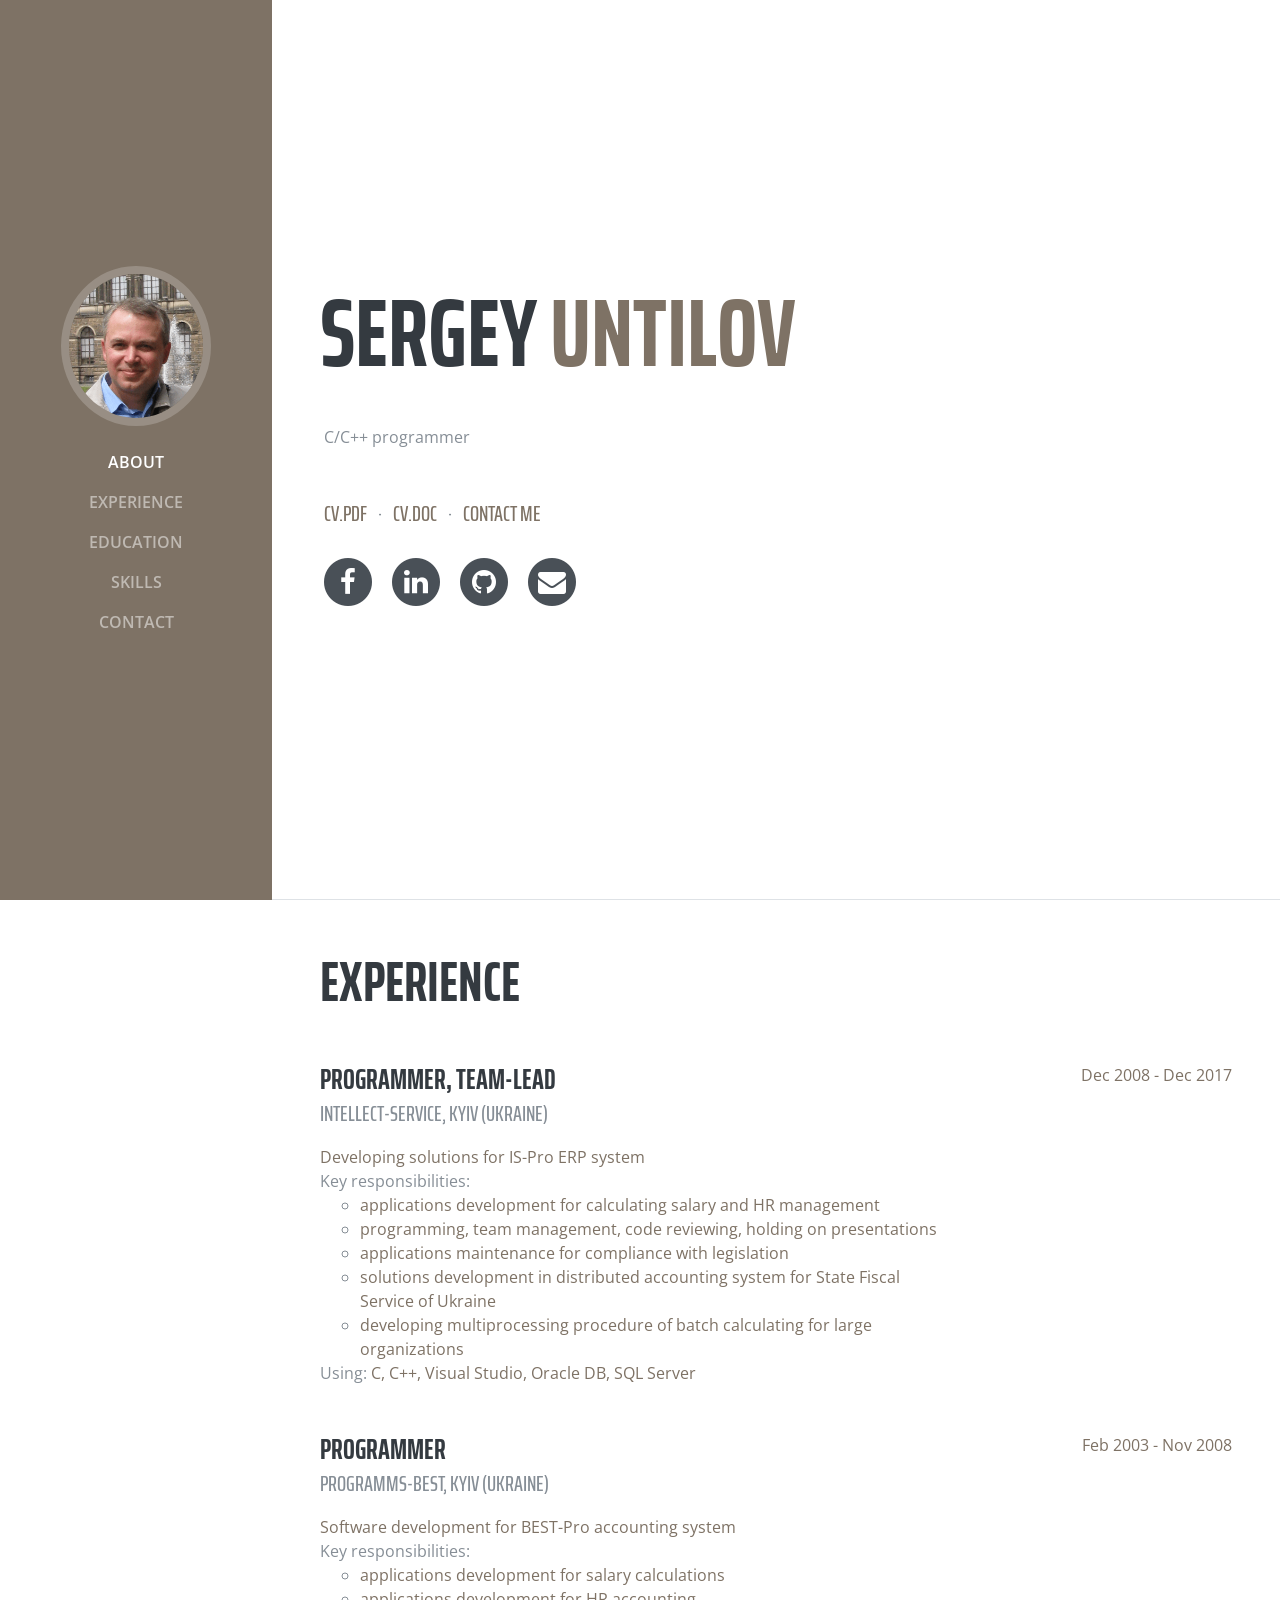
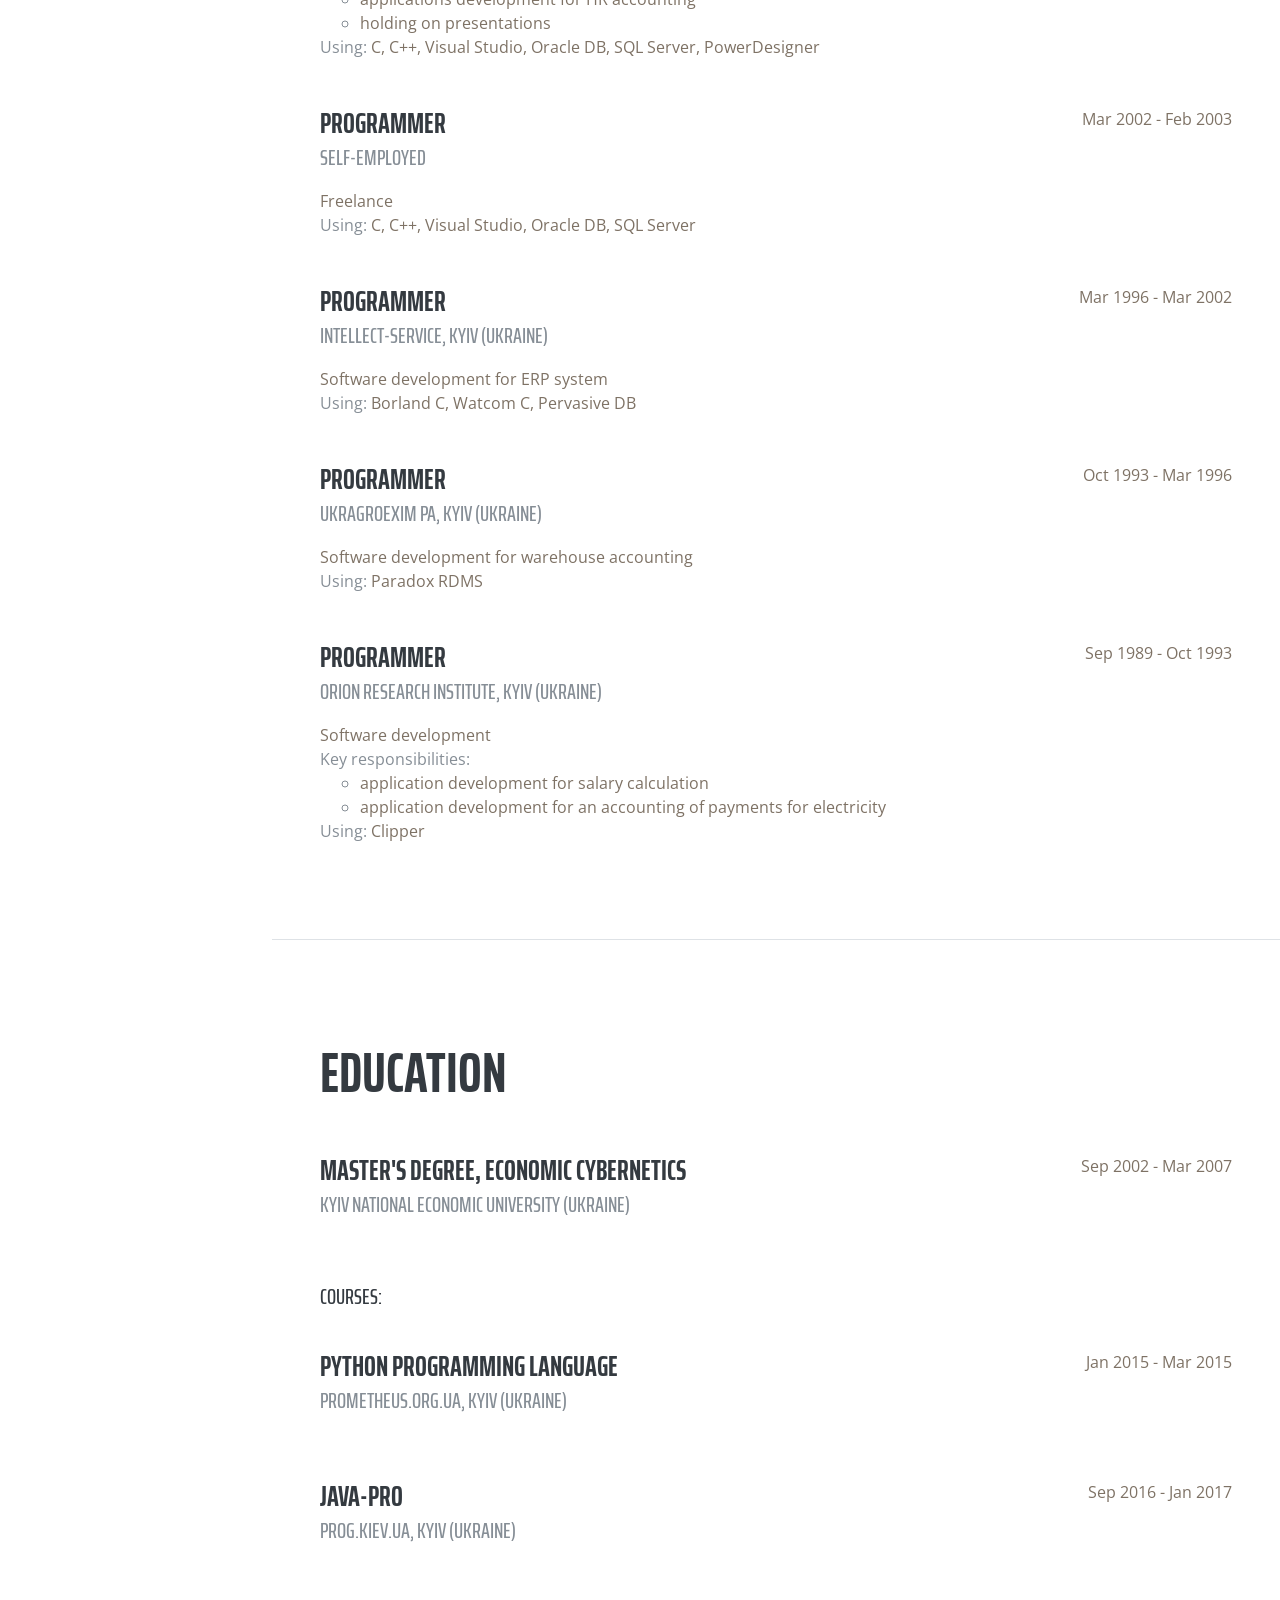
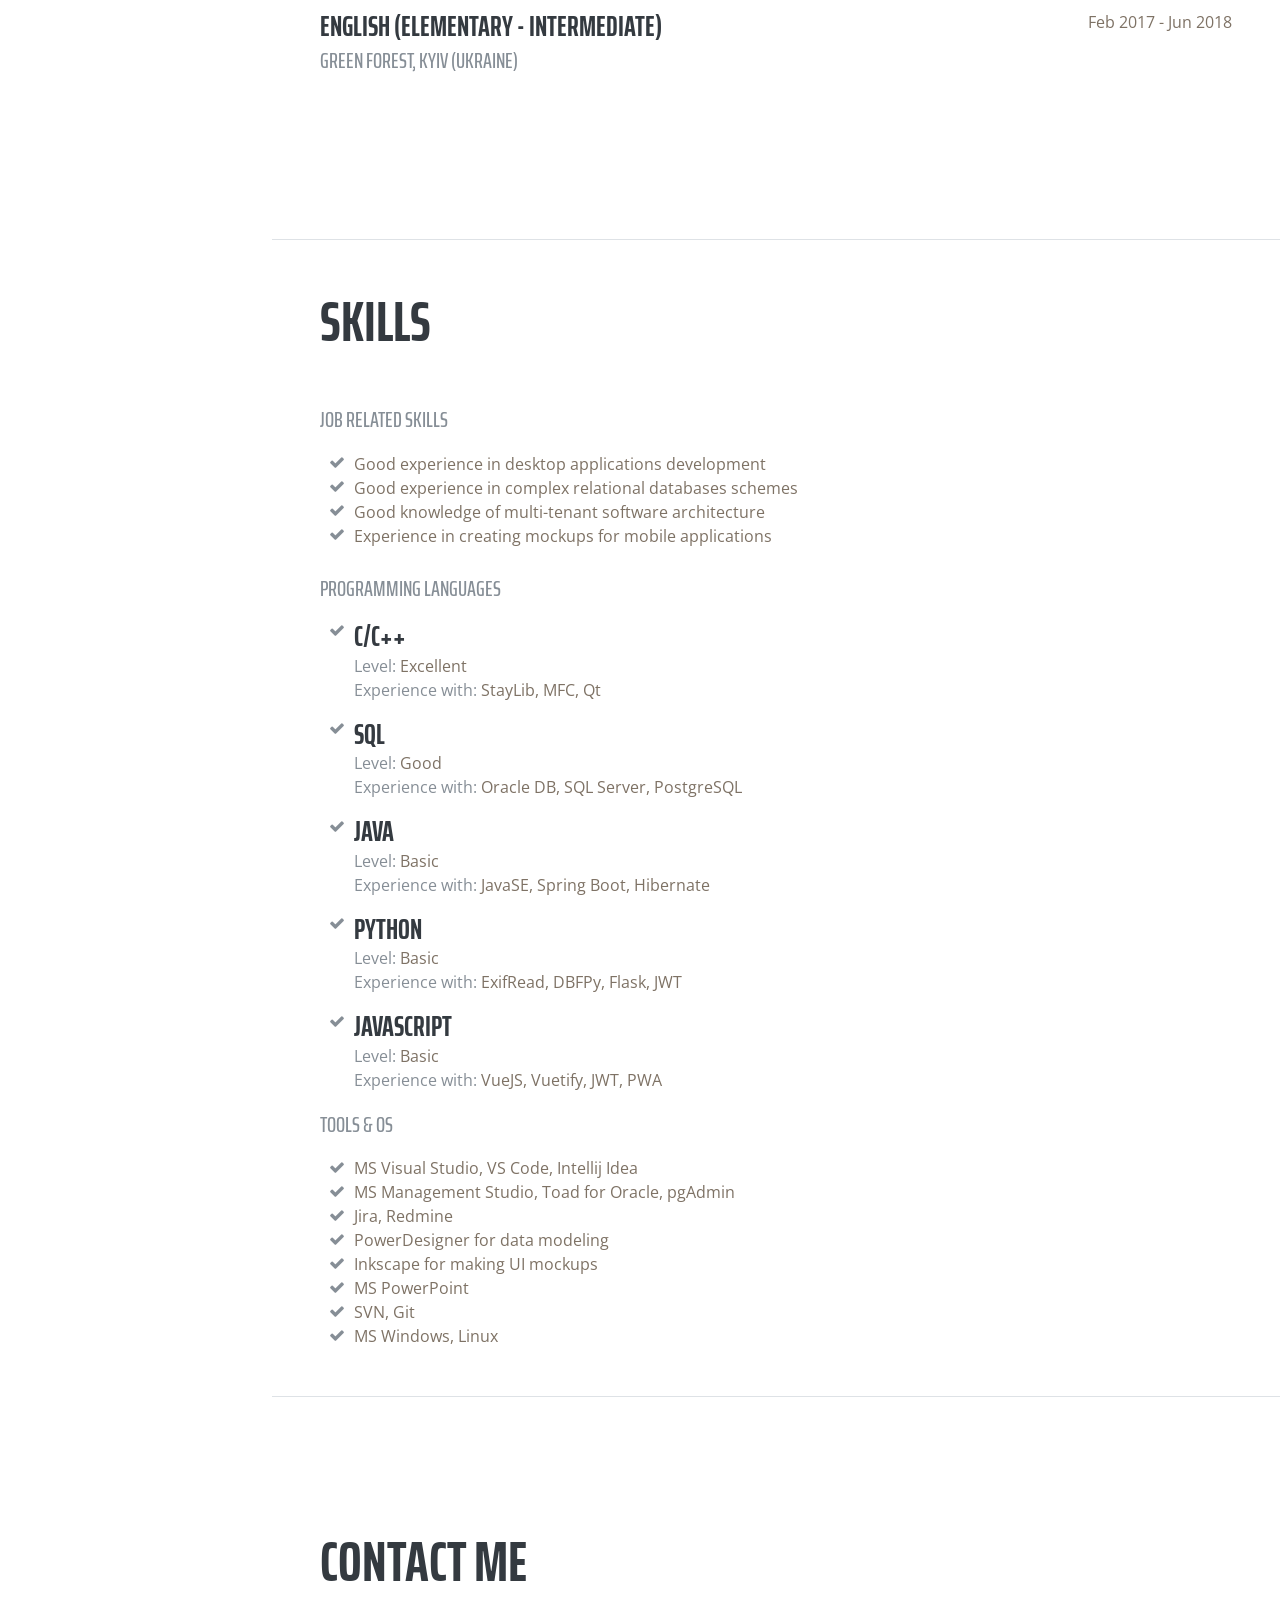
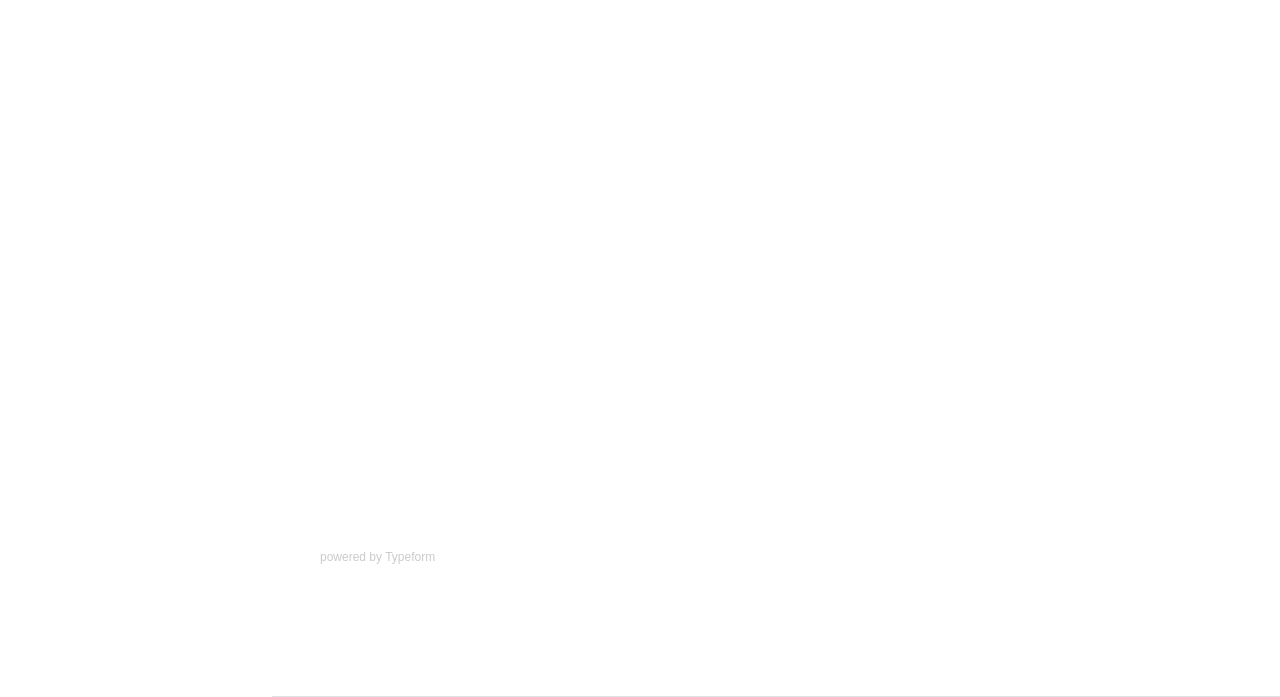
==== commit 03df6e13: "Minor updates" ====
--- a/index.html
+++ b/index.html
@@ -9,7 +9,7 @@
           <span class="text-primary">Untilov</span></h1> <div class="subheading mb-5"></div> <p class="mb-5 ml-1">C/C++ programmer</p> <div class="subheading mb-4 ml-1"><a href="/static/files/CV-Europass-Untilov-EN.pdf" download="" class="mr-2">CV.PDF
           </a> · <a href="/static/files/CV-Europass-Untilov-EN.doc" download="" class="ml-2 mr-2">CV.DOC
           </a> · <a href="#contact" class="ml-2">CONTACT ME</a></div> <ul class="list-inline list-social-icons mb-0"><li class="list-inline-item"><a href="https://www.facebook.com/s.untilov" target="_blank"><span class="fa-stack fa-lg"><i class="fa fa-circle fa-stack-2x"></i> <i class="fa fa-facebook fa-stack-1x fa-inverse"></i></span></a></li> <li class="list-inline-item"><a href="https://www.linkedin.com/in/sergeyuntilov" target="_blank"><span class="fa-stack fa-lg"><i class="fa fa-circle fa-stack-2x"></i> <i class="fa fa-linkedin fa-stack-1x fa-inverse"></i></span></a></li> <li class="list-inline-item"><a href="https://github.com/sergey-untilov" target="_blank"><span class="fa-stack fa-lg"><i class="fa fa-circle fa-stack-2x"></i> <i class="fa fa-github fa-stack-1x fa-inverse"></i></span></a></li> <li class="list-inline-item"><a href="mailto:s.untilov@gmail.com"><span class="fa-stack fa-lg"><i class="fa fa-circle fa-stack-2x"></i> <i class="fa fa-envelope fa-stack-1x fa-inverse"></i></span></a></li></ul></div></section> <section id="experience" class="resume-section p-3 p-lg-5 d-flex flex-column"><div class="my-auto"><h2 class="mb-5">Experience</h2> <ul id="experience_list" class="hide-bullets"><li><div class="resume-item d-flex flex-column flex-md-row mb-5"><div class="resume-content mr-auto"><h3 class="mb-0">Programmer, team-lead</h3> <div class="subheading mb-3">Intellect-Service, Kyiv (Ukraine)</div> <span class="text-primary">Developing solutions for IS-Pro ERP system</span> <div><div>Key responsibilities:</div> <ul id="responsibilities"><li><span class="text-primary">applications development for calculating salary and HR management</span></li><li><span class="text-primary">programming, team management, code reviewing, holding on presentations</span></li><li><span class="text-primary">applications maintenance for compliance with legislation</span></li><li><span class="text-primary">solutions development in distributed accounting system for State Fiscal Service of Ukraine</span></li><li><span class="text-primary">developing multiprocessing procedure of batch calculating for large organizations</span></li></ul></div>
-                Using: <span class="text-primary">C, C++, Visual Studio, Oracle DB, SQL Server</span></div> <div class="resume-date text-md-right"><span class="text-primary">Dec 2008 - Dec 2017</span></div></div></li><li><div class="resume-item d-flex flex-column flex-md-row mb-5"><div class="resume-content mr-auto"><h3 class="mb-0">Programmer</h3> <div class="subheading mb-3">Programms-BEST, Kyiv (Ukraine)</div> <span class="text-primary">Developing applications for BEST-Pro accounting system</span> <div><div>Key responsibilities:</div> <ul id="responsibilities"><li><span class="text-primary">software development for salary calculations</span></li><li><span class="text-primary">HR accounting software development</span></li><li><span class="text-primary">holding on presentations</span></li></ul></div>
+                Using: <span class="text-primary">C, C++, Visual Studio, Oracle DB, SQL Server</span></div> <div class="resume-date text-md-right"><span class="text-primary">Dec 2008 - Dec 2017</span></div></div></li><li><div class="resume-item d-flex flex-column flex-md-row mb-5"><div class="resume-content mr-auto"><h3 class="mb-0">Programmer</h3> <div class="subheading mb-3">Programms-BEST, Kyiv (Ukraine)</div> <span class="text-primary">Software development for BEST-Pro accounting system</span> <div><div>Key responsibilities:</div> <ul id="responsibilities"><li><span class="text-primary">applications development for salary calculations</span></li><li><span class="text-primary">applications development for HR accounting</span></li><li><span class="text-primary">holding on presentations</span></li></ul></div>
                 Using: <span class="text-primary">C, C++, Visual Studio, Oracle DB, SQL Server, PowerDesigner</span></div> <div class="resume-date text-md-right"><span class="text-primary">Feb 2003 - Nov 2008</span></div></div></li><li><div class="resume-item d-flex flex-column flex-md-row mb-5"><div class="resume-content mr-auto"><h3 class="mb-0">Programmer</h3> <div class="subheading mb-3">Self-employed</div> <span class="text-primary">Freelance</span> <div><!----> <ul id="responsibilities"></ul></div>
                 Using: <span class="text-primary">C, C++, Visual Studio, Oracle DB, SQL Server</span></div> <div class="resume-date text-md-right"><span class="text-primary">Mar 2002 - Feb 2003</span></div></div></li><li><div class="resume-item d-flex flex-column flex-md-row mb-5"><div class="resume-content mr-auto"><h3 class="mb-0">Programmer</h3> <div class="subheading mb-3">Intellect-Service, Kyiv (Ukraine)</div> <span class="text-primary">Software development for ERP system</span> <div><!----> <ul id="responsibilities"></ul></div>
                 Using: <span class="text-primary">Borland C, Watcom C, Pervasive DB</span></div> <div class="resume-date text-md-right"><span class="text-primary">Mar 1996 - Mar 2002</span></div></div></li><li><div class="resume-item d-flex flex-column flex-md-row mb-5"><div class="resume-content mr-auto"><h3 class="mb-0">Programmer</h3> <div class="subheading mb-3">UkrAgroExim PA, Kyiv (Ukraine)</div> <span class="text-primary">Software development for warehouse accounting</span> <div><!----> <ul id="responsibilities"></ul></div>
@@ -21,7 +21,7 @@
             Level: <span class="text-primary">Basic</span> <p>Experience with: <span class="text-primary">ExifRead, DBFPy, Flask, JWT</span></p></li><li><i class="fa-li fa fa-check"></i> <h3 class="mb-0">JavaScript</h3>
             Level: <span class="text-primary">Basic</span> <p>Experience with: <span class="text-primary">VueJS, Vuetify, JWT, PWA</span></p></li></ul> <div class="subheading mb-3">Tools &amp; OS</div> <ul class="fa-ul mb-0 hide-bullets"><li><i class="fa-li fa fa-check"></i> <span class="text-primary">MS Visual Studio, VS Code, Intellij Idea</span></li><li><i class="fa-li fa fa-check"></i> <span class="text-primary">MS Management Studio, Toad for Oracle, pgAdmin</span></li><li><i class="fa-li fa fa-check"></i> <span class="text-primary">Jira, Redmine</span></li><li><i class="fa-li fa fa-check"></i> <span class="text-primary">PowerDesigner for data modeling</span></li><li><i class="fa-li fa fa-check"></i> <span class="text-primary">Inkscape for making UI mockups</span></li><li><i class="fa-li fa fa-check"></i> <span class="text-primary">MS PowerPoint</span></li><li><i class="fa-li fa fa-check"></i> <span class="text-primary">SVN, Git</span></li><li><i class="fa-li fa fa-check"></i> <span class="text-primary">MS Windows, Linux</span></li></ul></div></section> <section id="contact" class="resume-section p-3 p-lg-5 d-flex flex-column"><div class="my-auto"><h2 class="mb-5">Contact me</h2> <div data-url="https://sergeyuntilov.typeform.com/to/r9BRJ3" class="typeform-widget" style="width: 100%; height: 500px;"><div class="css-1o3fej e12baen60"><div class="css-1s8vgko e12baen62"><div></div></div><div class="css-1umyrzx e12baen61"><iframe width="100%" height="100%" frameborder="0" src="https://sergeyuntilov.typeform.com/to/r9BRJ3?typeform-embed=embed-widget" data-qa="iframe" style="border: 0px;"></iframe></div></div></div> <div style="font-family: sans-serif; font-size: 12px; color: rgb(153, 153, 153); opacity: 0.5; padding-top: 5px;">
               powered by
-              <a href="https://admin.typeform.com/signup?utm_campaign=r9BRJ3&amp;utm_source=typeform.com-12347014-Basic&amp;utm_medium=typeform&amp;utm_content=typeform-embedded-poweredbytypeform&amp;utm_term=EN" target="_blank" style="color: rgb(153, 153, 153);">Typeform</a></div></div></section></div></div><script type="text/javascript" src="/static/js/manifest.2ae2e69a05c33dfc65f8.js"></script><script type="text/javascript" src="/static/js/vendor.cf894c2c04e35d0bbf12.js"></script><script type="text/javascript" src="/static/js/app.9da2c825d0da2077cea5.js"></script><script>(function() {
+              <a href="https://admin.typeform.com/signup?utm_campaign=r9BRJ3&amp;utm_source=typeform.com-12347014-Basic&amp;utm_medium=typeform&amp;utm_content=typeform-embedded-poweredbytypeform&amp;utm_term=EN" target="_blank" style="color: rgb(153, 153, 153);">Typeform</a></div></div></section></div></div><script type="text/javascript" src="/static/js/manifest.2ae2e69a05c33dfc65f8.js"></script><script type="text/javascript" src="/static/js/vendor.cf894c2c04e35d0bbf12.js"></script><script type="text/javascript" src="/static/js/app.cdf4f9af90e3eaaaf7d5.js"></script><script>(function() {
       var qs, js, q, s, d=document, gi=d.getElementById, ce=d.createElement,
           gt=d.getElementsByTagName, id="typef_orm",
           b="https://embed.typeform.com/";
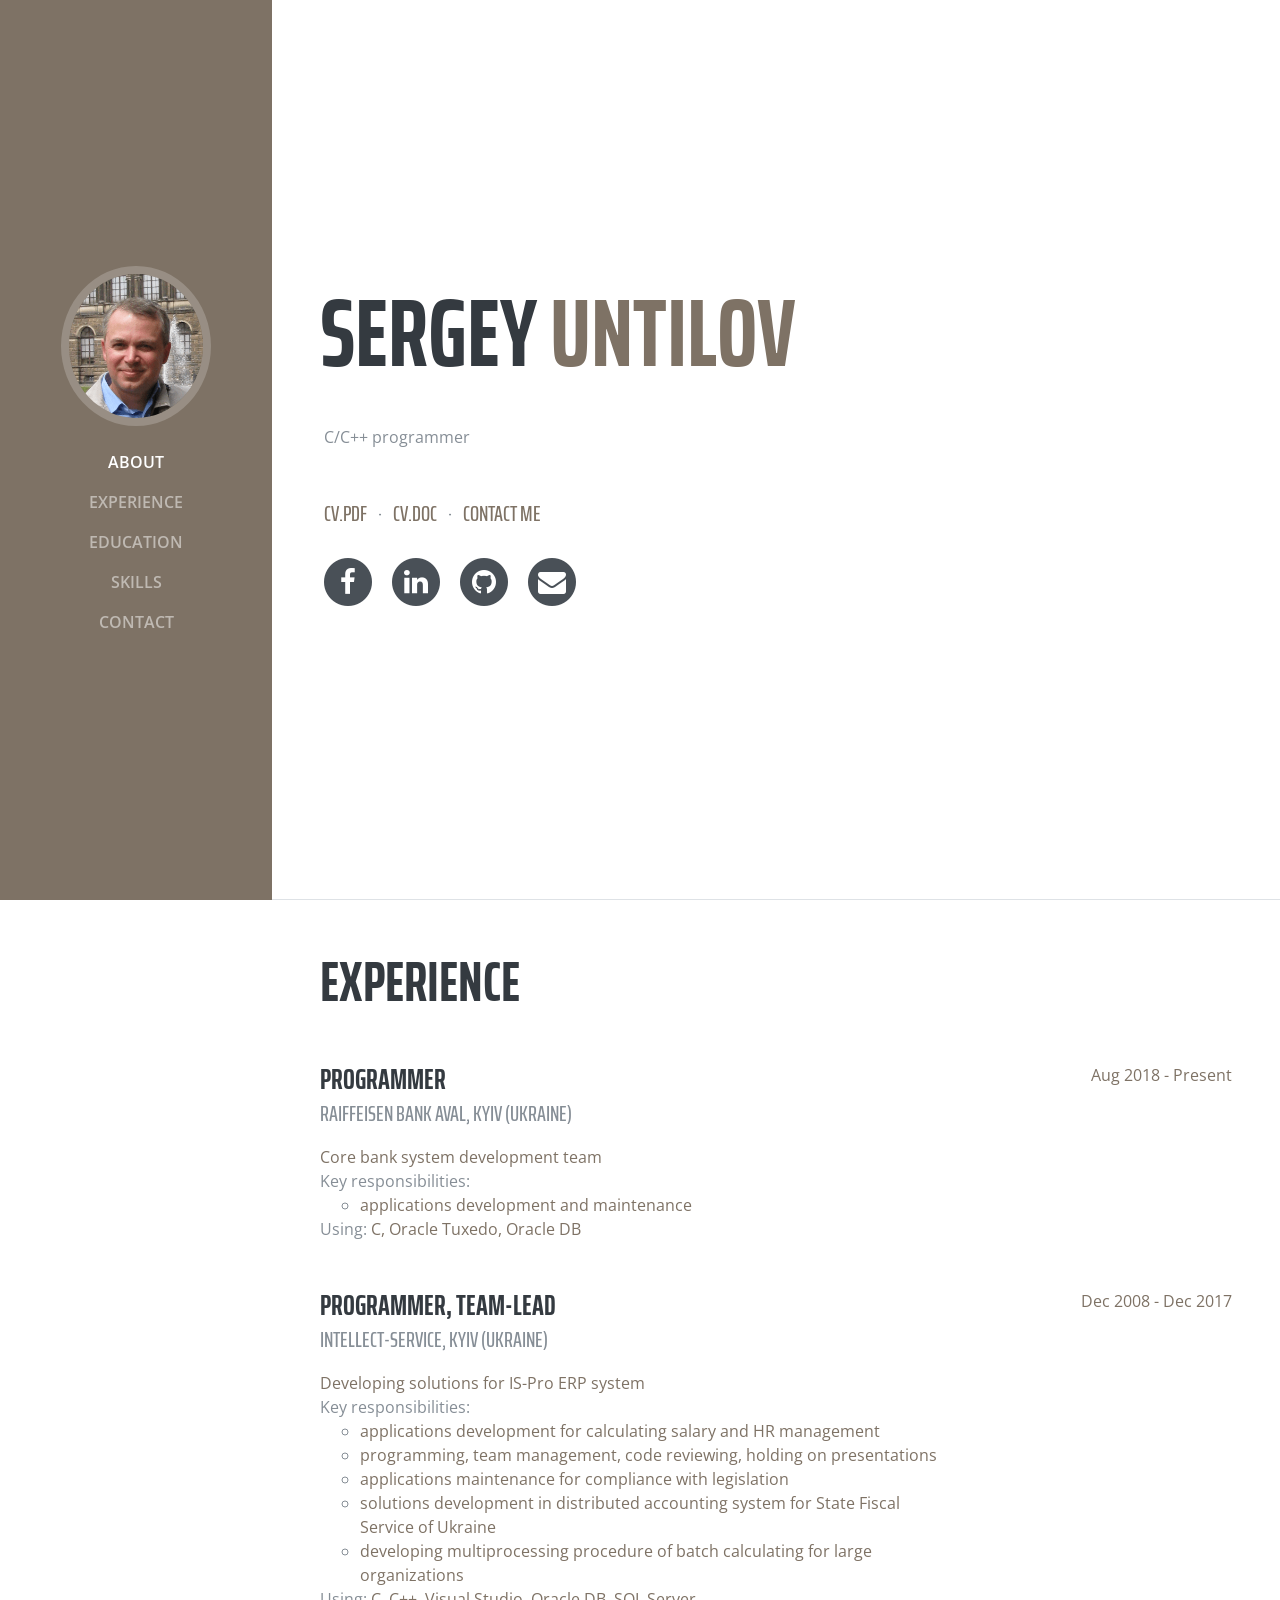
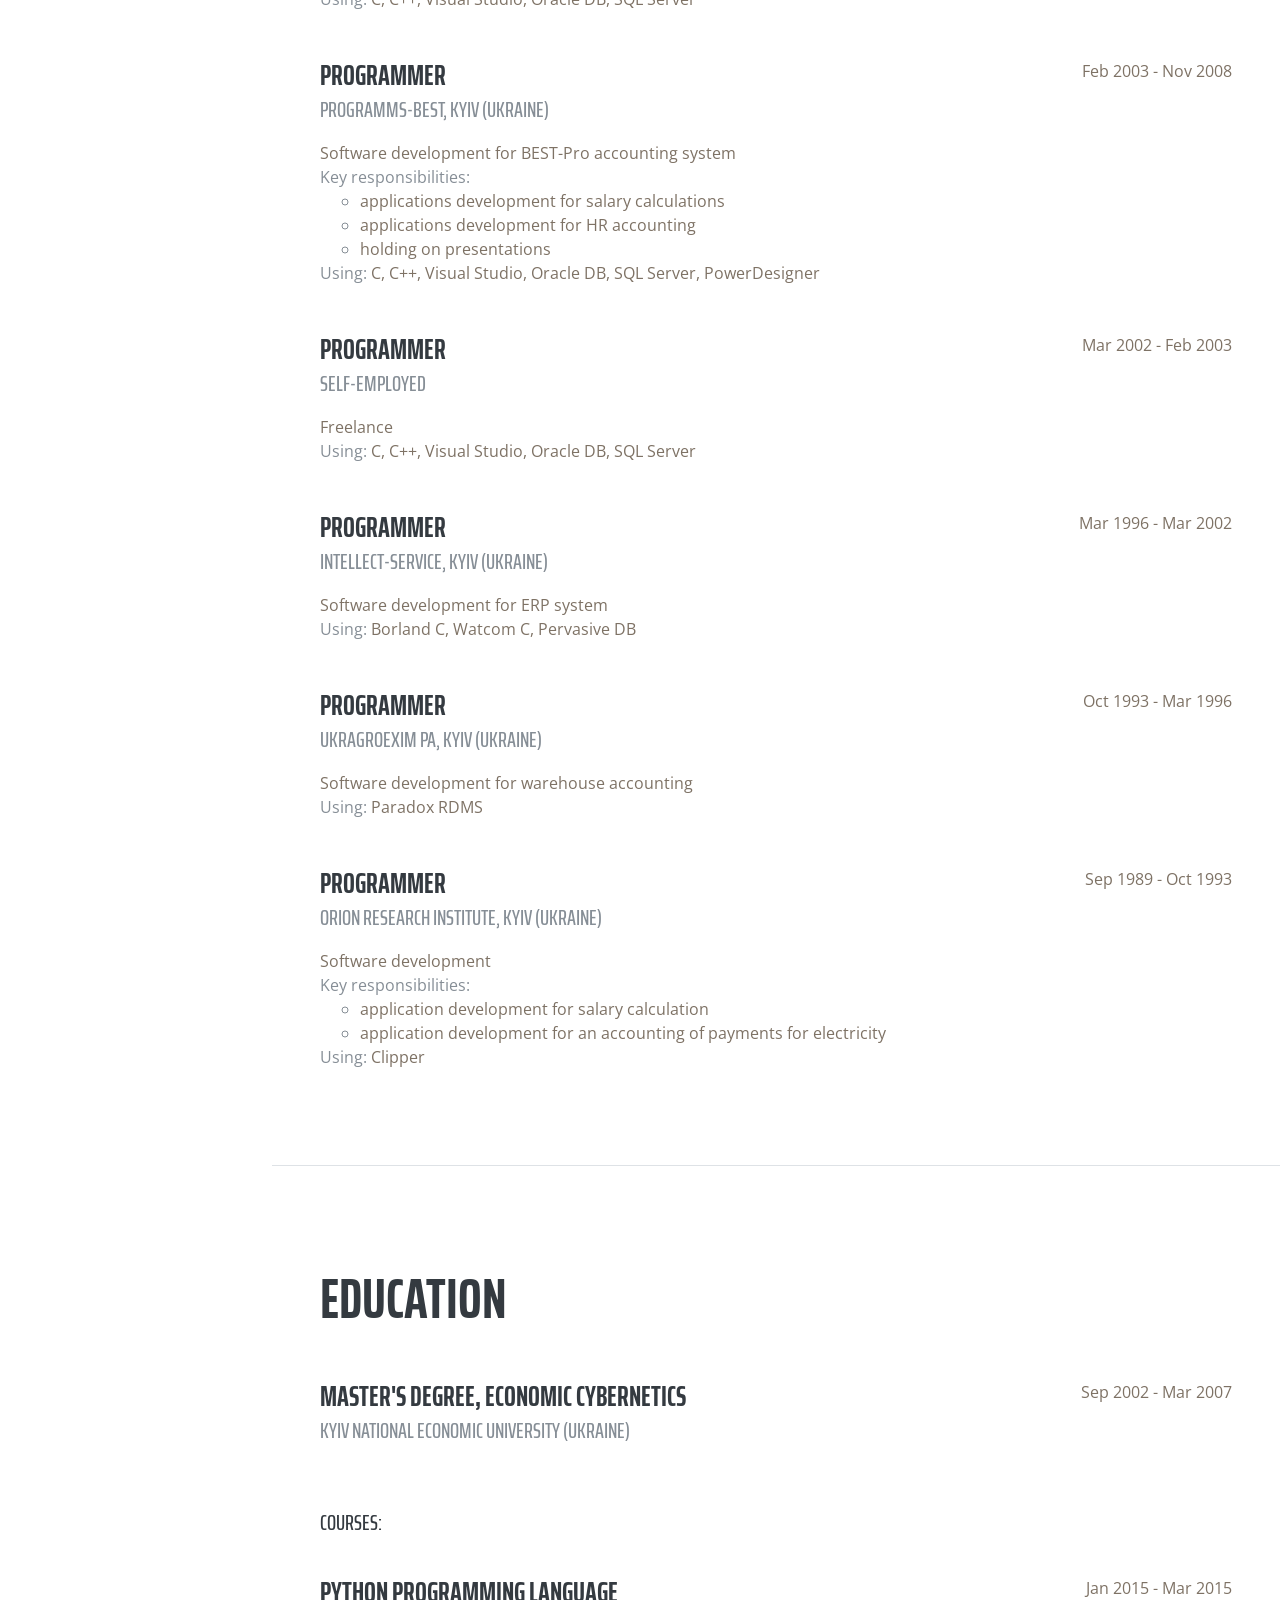
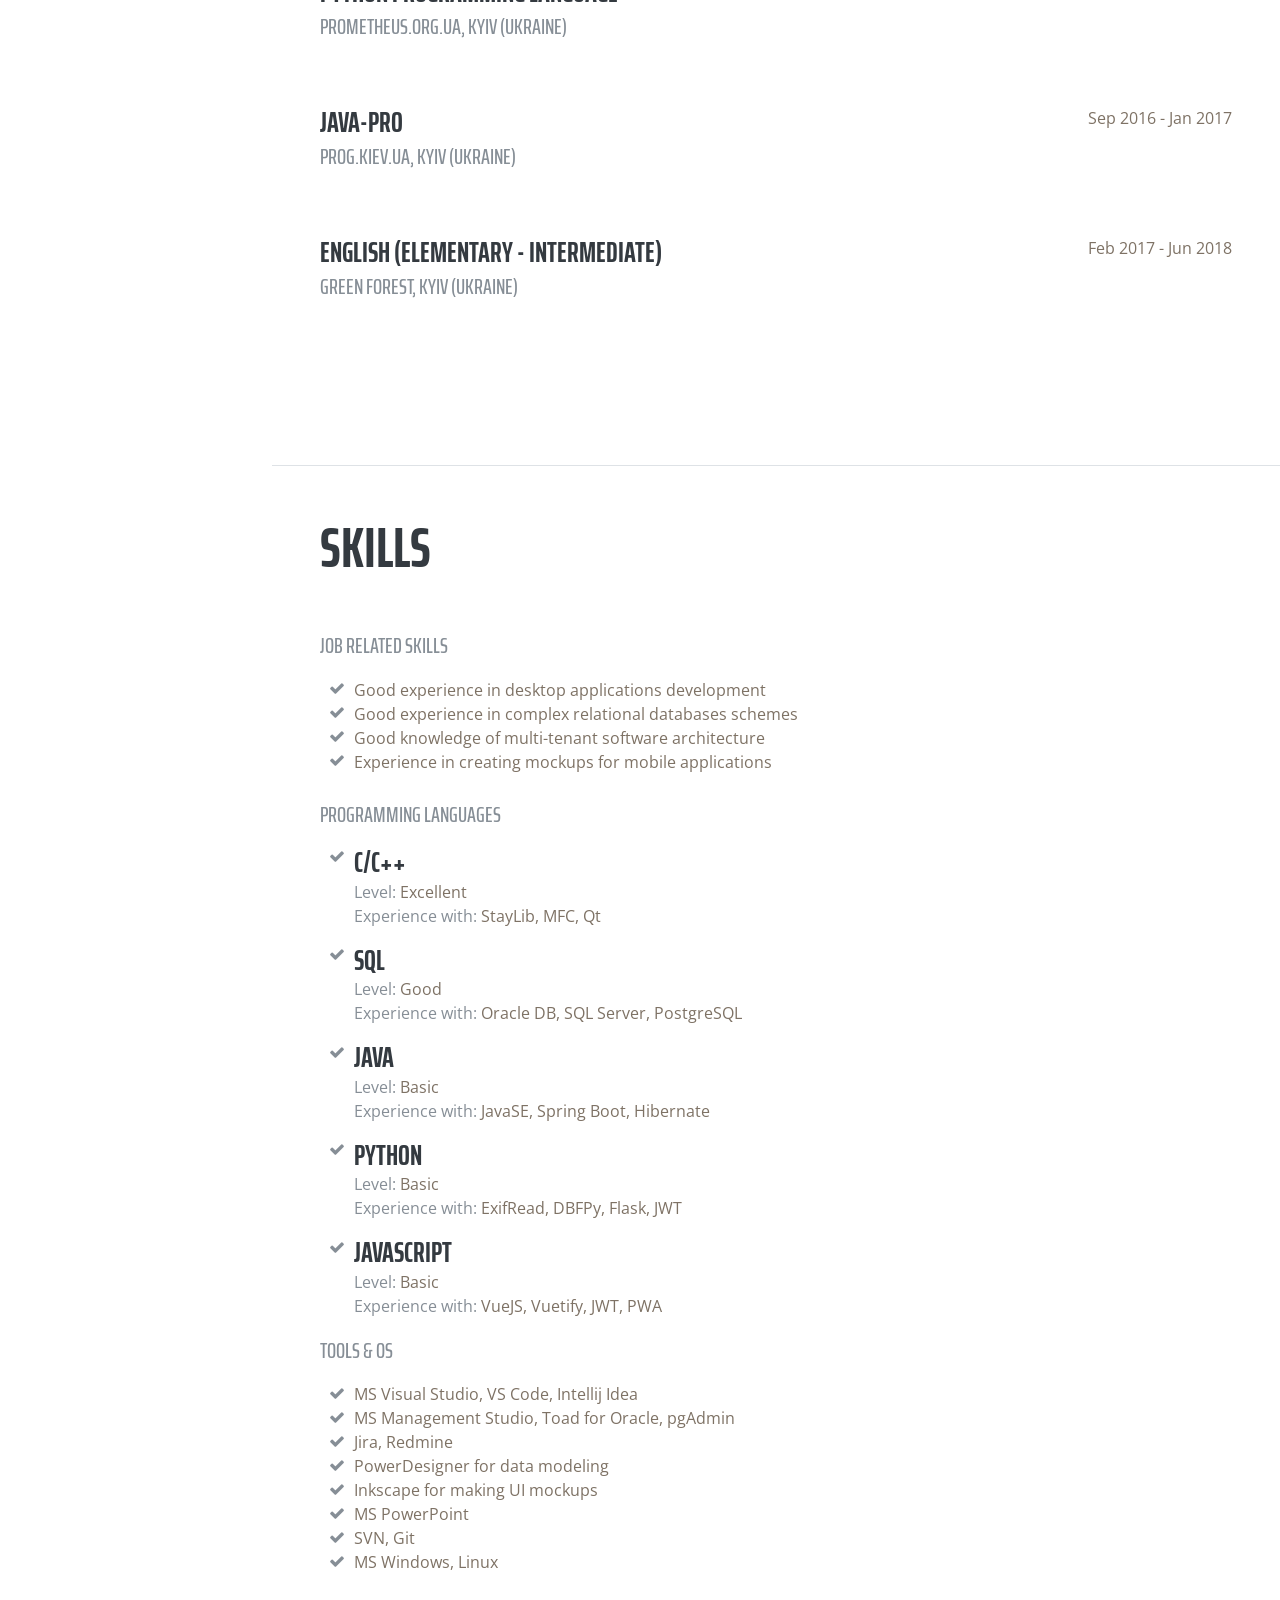
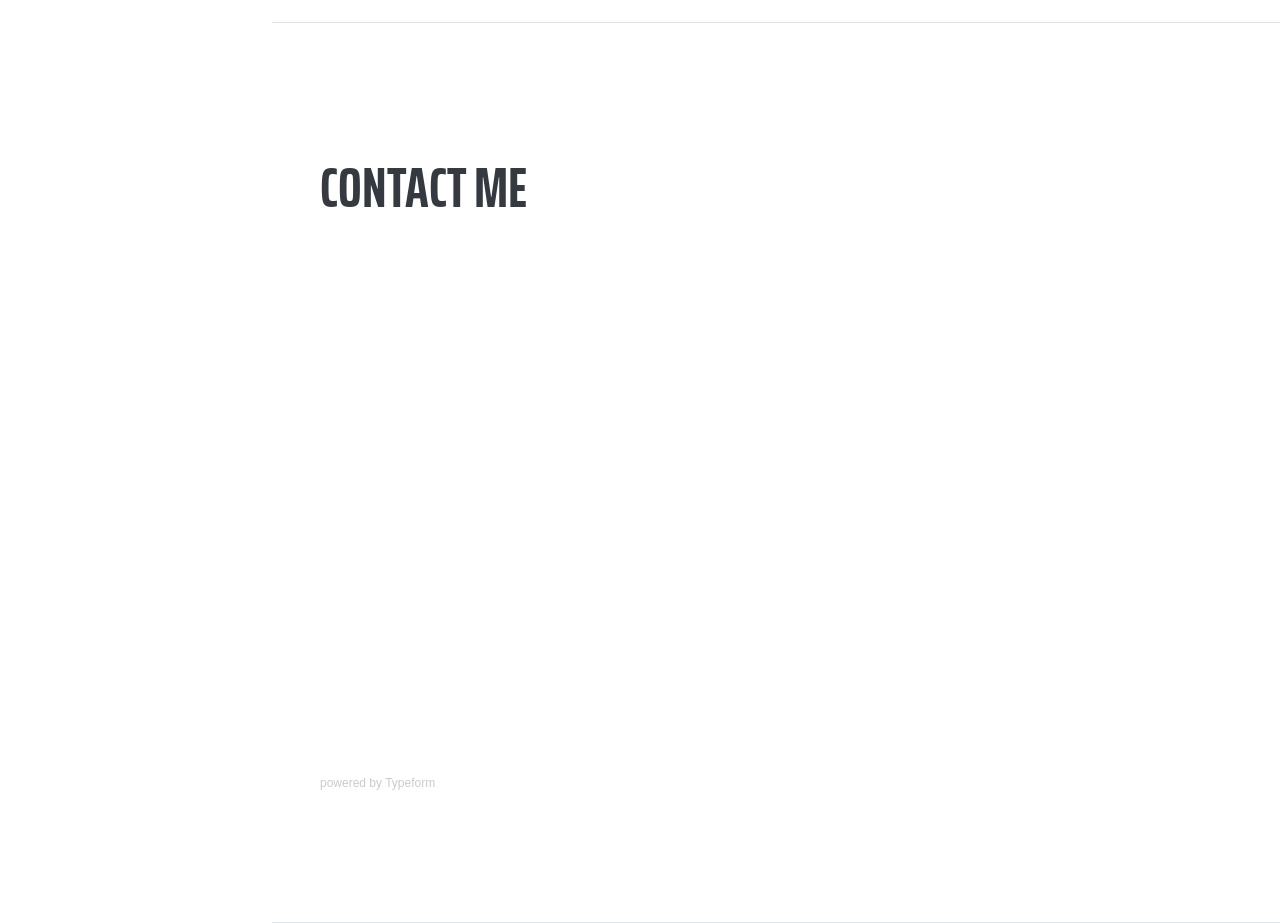
==== commit 980450b5: "Aval" ====
--- a/index.html
+++ b/index.html
@@ -1,14 +1,15 @@
-<!DOCTYPE html><html><head><meta charset="utf-8"><meta name="viewport" content="width=device-width,initial-scale=1"><meta name="description" content="CV: Sergey Untilov. C/C++ programmer"><meta name="author" content="Sergey Untilov"><title>Sergey Untilov</title><link href="https://fonts.googleapis.com/css?family=Saira+Extra+Condensed:100,200,300,400,500,600,700,800,900" rel="stylesheet"><link href="https://fonts.googleapis.com/css?family=Open+Sans:300,300i,400,400i,600,600i,700,700i,800,800i" rel="stylesheet"><script type="text/javascript" async="" src="https://www.google-analytics.com/analytics.js"></script><script id="typef_orm" src="https://embed.typeform.com/embed.js"></script><script async="" src="https://www.googletagmanager.com/gtm.js?id=GTM-K4GFPJM"></script><script>(function(w,d,s,l,i){w[l]=w[l]||[];w[l].push({'gtm.start':
+<!DOCTYPE html><html><head><meta charset="utf-8"><meta name="viewport" content="width=device-width,initial-scale=1"><meta name="description" content="CV: Sergey Untilov. C/C++ programmer"><meta name="author" content="Sergey Untilov"><title>Sergey Untilov</title><link href="https://fonts.googleapis.com/css?family=Saira+Extra+Condensed:100,200,300,400,500,600,700,800,900" rel="stylesheet"><link href="https://fonts.googleapis.com/css?family=Open+Sans:300,300i,400,400i,600,600i,700,700i,800,800i" rel="stylesheet"><script type="text/javascript" async="" src="https://www.google-analytics.com/analytics.js"></script><script type="text/javascript" async="" src="https://www.google-analytics.com/analytics.js"></script><script id="typef_orm" src="https://embed.typeform.com/embed.js"></script><script async="" src="https://www.googletagmanager.com/gtm.js?id=GTM-K4GFPJM"></script><script>(function(w,d,s,l,i){w[l]=w[l]||[];w[l].push({'gtm.start':
     new Date().getTime(),event:'gtm.js'});var f=d.getElementsByTagName(s)[0],
     j=d.createElement(s),dl=l!='dataLayer'?'&l='+l:'';j.async=true;j.src=
     'https://www.googletagmanager.com/gtm.js?id='+i+dl;f.parentNode.insertBefore(j,f);
     })(window,document,'script','dataLayer','GTM-K4GFPJM');</script><script async="" src="https://www.googletagmanager.com/gtag/js?id=UA-122577171-1"></script><script>window.dataLayer = window.dataLayer || [];
       function gtag(){dataLayer.push(arguments);}
       gtag('js', new Date());
-      gtag('config', 'UA-122577171-1');</script><link rel="apple-touch-icon" sizes="57x57" href="/static/icons/apple-icon-57x57.png"><link rel="apple-touch-icon" sizes="60x60" href="/static/icons/apple-icon-60x60.png"><link rel="apple-touch-icon" sizes="72x72" href="/static/icons/apple-icon-72x72.png"><link rel="apple-touch-icon" sizes="76x76" href="/static/icons/apple-icon-76x76.png"><link rel="apple-touch-icon" sizes="114x114" href="/static/icons/apple-icon-114x114.png"><link rel="apple-touch-icon" sizes="120x120" href="/static/icons/apple-icon-120x120.png"><link rel="apple-touch-icon" sizes="144x144" href="/static/icons/apple-icon-144x144.png"><link rel="apple-touch-icon" sizes="152x152" href="/static/icons/apple-icon-152x152.png"><link rel="apple-touch-icon" sizes="180x180" href="/static/icons/apple-icon-180x180.png"><link rel="icon" type="image/png" sizes="192x192" href="/static/icons/android-icon-192x192.png"><link rel="icon" type="image/png" sizes="32x32" href="/static/icons/favicon-32x32.png"><link rel="icon" type="image/png" sizes="96x96" href="/static/icons/favicon-96x96.png"><link rel="icon" type="image/png" sizes="16x16" href="/static/icons/favicon-16x16.png"><link rel="manifest" href="/static/manifest.json"><meta name="msapplication-TileColor" content="#7E7265"><meta name="msapplication-TileImage" content="/static/icons/ms-icon-144x144.png"><meta name="theme-color" content="#7E7265"><meta name="google-site-verification" content="4tM4298CAxnBe1MMwkFOQWR-CspF3rhO7SQuJcDed5g"><link href="/static/css/app.3c301e421dd6e563b8208993a695c837.css" rel="stylesheet"><style type="text/css" data-emotion=""></style><style type="text/css"></style><style type="text/css" data-emotion="">.css-1l99lqu{border-radius:0;display:block;height:2px;width:25px;position:absolute;right:6px;top:6px;}</style><style type="text/css" data-emotion="">.__typeform-embed-mobile-modal-open{overflow:hidden !important;position:fixed !important;top:0 !important;left:0 !important;right:0 !important;bottom:0 !important;}</style><style type="text/css" data-emotion="">.css-bhl88l{-webkit-transition:visibility 0s 0.25s,opacity 0.25s linear;transition:visibility 0s 0.25s,opacity 0.25s linear;visibility:hidden;opacity:0;}</style><style type="text/css" data-emotion="">.css-1o3fej{height:100%;position:relative;}</style><style type="text/css" data-emotion="">.css-q2wu4s{width:100%;height:100%;position:absolute;background-color:#transparent;}</style><style type="text/css" data-emotion="">.css-1umyrzx{height:100%;visibility:hidden;}</style><style type="text/css" data-emotion="">.css-1s8vgko{width:100%;height:100%;position:absolute;background-color:rgb(255,255,255);}</style></head><body id="page-top"><noscript><iframe src="https://www.googletagmanager.com/ns.html?id=GTM-K4GFPJM" height=0 width=0 style=display:none;visibility:hidden></iframe></noscript><div class="main-wrapper"><nav id="sideNav" class="navbar navbar-expand-lg navbar-dark bg-primary fixed-top"><a href="#page-top" class="navbar-brand js-scroll-trigger"><span class="d-block d-lg-none">Sergey Untilov</span> <span class="d-none d-lg-block"><img src="/static/img/profile.f9b3e99.png" alt="" class="img-fluid img-profile rounded-circle mx-auto mb-2"></span></a> <button type="button" data-toggle="collapse" data-target="#navbarSupportedContent" aria-controls="navbarSupportedContent" aria-expanded="false" aria-label="Toggle navigation" class="navbar-toggler"><span class="navbar-toggler-icon"></span></button> <div id="navbarSupportedContent" class="collapse navbar-collapse"><ul class="navbar-nav"><li class="nav-item"><a href="#about" class="nav-link js-scroll-trigger">About</a></li> <li class="nav-item"><a href="#experience" class="nav-link js-scroll-trigger">Experience</a></li> <li class="nav-item"><a href="#education" class="nav-link js-scroll-trigger">Education</a></li> <li class="nav-item"><a href="#skills" class="nav-link js-scroll-trigger">Skills</a></li> <li class="nav-item"><a href="#contact" class="nav-link js-scroll-trigger">Contact</a></li></ul></div></nav> <div class="container-fluid p-0"><section id="about" class="resume-section p-3 p-lg-5 d-flex d-column"><div class="my-auto"><h1 class="mb-0">Sergey
+      gtag('config', 'UA-122577171-1');</script><link rel="apple-touch-icon" sizes="57x57" href="/static/icons/apple-icon-57x57.png"><link rel="apple-touch-icon" sizes="60x60" href="/static/icons/apple-icon-60x60.png"><link rel="apple-touch-icon" sizes="72x72" href="/static/icons/apple-icon-72x72.png"><link rel="apple-touch-icon" sizes="76x76" href="/static/icons/apple-icon-76x76.png"><link rel="apple-touch-icon" sizes="114x114" href="/static/icons/apple-icon-114x114.png"><link rel="apple-touch-icon" sizes="120x120" href="/static/icons/apple-icon-120x120.png"><link rel="apple-touch-icon" sizes="144x144" href="/static/icons/apple-icon-144x144.png"><link rel="apple-touch-icon" sizes="152x152" href="/static/icons/apple-icon-152x152.png"><link rel="apple-touch-icon" sizes="180x180" href="/static/icons/apple-icon-180x180.png"><link rel="icon" type="image/png" sizes="192x192" href="/static/icons/android-icon-192x192.png"><link rel="icon" type="image/png" sizes="32x32" href="/static/icons/favicon-32x32.png"><link rel="icon" type="image/png" sizes="96x96" href="/static/icons/favicon-96x96.png"><link rel="icon" type="image/png" sizes="16x16" href="/static/icons/favicon-16x16.png"><link rel="manifest" href="/static/manifest.json"><meta name="msapplication-TileColor" content="#7E7265"><meta name="msapplication-TileImage" content="/static/icons/ms-icon-144x144.png"><meta name="theme-color" content="#7E7265"><meta name="google-site-verification" content="4tM4298CAxnBe1MMwkFOQWR-CspF3rhO7SQuJcDed5g"><link href="/static/css/app.04fc6197242e459b95ff47ac1d12bc97.css" rel="stylesheet"><style type="text/css" data-emotion=""></style><style type="text/css"></style><style type="text/css" data-emotion="">.css-1l99lqu{border-radius:0;display:block;height:2px;width:25px;position:absolute;right:6px;top:6px;}</style><style type="text/css" data-emotion="">.__typeform-embed-mobile-modal-open{overflow:hidden !important;position:fixed !important;top:0 !important;left:0 !important;right:0 !important;bottom:0 !important;}</style><style type="text/css" data-emotion="">.css-bhl88l{-webkit-transition:visibility 0s 0.25s,opacity 0.25s linear;transition:visibility 0s 0.25s,opacity 0.25s linear;visibility:hidden;opacity:0;}</style><style type="text/css" data-emotion="">.css-1o3fej{height:100%;position:relative;}</style><style type="text/css" data-emotion="">.css-q2wu4s{width:100%;height:100%;position:absolute;background-color:#transparent;}</style><style type="text/css" data-emotion="">.css-1umyrzx{height:100%;visibility:hidden;}</style><style type="text/css" data-emotion="">.css-1s8vgko{width:100%;height:100%;position:absolute;background-color:rgb(255,255,255);}</style></head><body id="page-top"><noscript><iframe src="https://www.googletagmanager.com/ns.html?id=GTM-K4GFPJM" height=0 width=0 style=display:none;visibility:hidden></iframe></noscript><div class="main-wrapper"><nav id="sideNav" class="navbar navbar-expand-lg navbar-dark bg-primary fixed-top"><a href="#page-top" class="navbar-brand js-scroll-trigger"><span class="d-block d-lg-none">Sergey Untilov</span> <span class="d-none d-lg-block"><img src="/static/img/profile.f9b3e99.png" alt="" class="img-fluid img-profile rounded-circle mx-auto mb-2"></span></a> <button type="button" data-toggle="collapse" data-target="#navbarSupportedContent" aria-controls="navbarSupportedContent" aria-expanded="false" aria-label="Toggle navigation" class="navbar-toggler"><span class="navbar-toggler-icon"></span></button> <div id="navbarSupportedContent" class="collapse navbar-collapse"><ul class="navbar-nav"><li class="nav-item"><a href="#about" class="nav-link js-scroll-trigger">About</a></li> <li class="nav-item"><a href="#experience" class="nav-link js-scroll-trigger">Experience</a></li> <li class="nav-item"><a href="#education" class="nav-link js-scroll-trigger">Education</a></li> <li class="nav-item"><a href="#skills" class="nav-link js-scroll-trigger">Skills</a></li> <li class="nav-item"><a href="#contact" class="nav-link js-scroll-trigger">Contact</a></li></ul></div></nav> <div class="container-fluid p-0"><section id="about" class="resume-section p-3 p-lg-5 d-flex d-column"><div class="my-auto"><h1 class="mb-0">Sergey
           <span class="text-primary">Untilov</span></h1> <div class="subheading mb-5"></div> <p class="mb-5 ml-1">C/C++ programmer</p> <div class="subheading mb-4 ml-1"><a href="/static/files/CV-Europass-Untilov-EN.pdf" download="" class="mr-2">CV.PDF
           </a> · <a href="/static/files/CV-Europass-Untilov-EN.doc" download="" class="ml-2 mr-2">CV.DOC
-          </a> · <a href="#contact" class="ml-2">CONTACT ME</a></div> <ul class="list-inline list-social-icons mb-0"><li class="list-inline-item"><a href="https://www.facebook.com/s.untilov" target="_blank"><span class="fa-stack fa-lg"><i class="fa fa-circle fa-stack-2x"></i> <i class="fa fa-facebook fa-stack-1x fa-inverse"></i></span></a></li> <li class="list-inline-item"><a href="https://www.linkedin.com/in/sergeyuntilov" target="_blank"><span class="fa-stack fa-lg"><i class="fa fa-circle fa-stack-2x"></i> <i class="fa fa-linkedin fa-stack-1x fa-inverse"></i></span></a></li> <li class="list-inline-item"><a href="https://github.com/sergey-untilov" target="_blank"><span class="fa-stack fa-lg"><i class="fa fa-circle fa-stack-2x"></i> <i class="fa fa-github fa-stack-1x fa-inverse"></i></span></a></li> <li class="list-inline-item"><a href="mailto:s.untilov@gmail.com"><span class="fa-stack fa-lg"><i class="fa fa-circle fa-stack-2x"></i> <i class="fa fa-envelope fa-stack-1x fa-inverse"></i></span></a></li></ul></div></section> <section id="experience" class="resume-section p-3 p-lg-5 d-flex flex-column"><div class="my-auto"><h2 class="mb-5">Experience</h2> <ul id="experience_list" class="hide-bullets"><li><div class="resume-item d-flex flex-column flex-md-row mb-5"><div class="resume-content mr-auto"><h3 class="mb-0">Programmer, team-lead</h3> <div class="subheading mb-3">Intellect-Service, Kyiv (Ukraine)</div> <span class="text-primary">Developing solutions for IS-Pro ERP system</span> <div><div>Key responsibilities:</div> <ul id="responsibilities"><li><span class="text-primary">applications development for calculating salary and HR management</span></li><li><span class="text-primary">programming, team management, code reviewing, holding on presentations</span></li><li><span class="text-primary">applications maintenance for compliance with legislation</span></li><li><span class="text-primary">solutions development in distributed accounting system for State Fiscal Service of Ukraine</span></li><li><span class="text-primary">developing multiprocessing procedure of batch calculating for large organizations</span></li></ul></div>
+          </a> · <a href="#contact" class="ml-2">CONTACT ME</a></div> <ul class="list-inline list-social-icons mb-0"><li class="list-inline-item"><a href="https://www.facebook.com/s.untilov" target="_blank"><span class="fa-stack fa-lg"><i class="fa fa-circle fa-stack-2x"></i> <i class="fa fa-facebook fa-stack-1x fa-inverse"></i></span></a></li> <li class="list-inline-item"><a href="https://www.linkedin.com/in/sergeyuntilov" target="_blank"><span class="fa-stack fa-lg"><i class="fa fa-circle fa-stack-2x"></i> <i class="fa fa-linkedin fa-stack-1x fa-inverse"></i></span></a></li> <li class="list-inline-item"><a href="https://github.com/sergey-untilov" target="_blank"><span class="fa-stack fa-lg"><i class="fa fa-circle fa-stack-2x"></i> <i class="fa fa-github fa-stack-1x fa-inverse"></i></span></a></li> <li class="list-inline-item"><a href="mailto:s.untilov@gmail.com"><span class="fa-stack fa-lg"><i class="fa fa-circle fa-stack-2x"></i> <i class="fa fa-envelope fa-stack-1x fa-inverse"></i></span></a></li></ul></div></section> <section id="experience" class="resume-section p-3 p-lg-5 d-flex flex-column"><div class="my-auto"><h2 class="mb-5">Experience</h2> <ul id="experience_list" class="hide-bullets"><li><div class="resume-item d-flex flex-column flex-md-row mb-5"><div class="resume-content mr-auto"><h3 class="mb-0">Programmer</h3> <div class="subheading mb-3">Raiffeisen Bank Aval, Kyiv (Ukraine) </div> <span class="text-primary">Core bank system development team</span> <div><div>Key responsibilities:</div> <ul id="responsibilities"><li><span class="text-primary">applications development and maintenance</span></li></ul></div>
+                Using: <span class="text-primary">C, Oracle Tuxedo, Oracle DB</span></div> <div class="resume-date text-md-right"><span class="text-primary">Aug 2018 - Present</span></div></div></li><li><div class="resume-item d-flex flex-column flex-md-row mb-5"><div class="resume-content mr-auto"><h3 class="mb-0">Programmer, team-lead</h3> <div class="subheading mb-3">Intellect-Service, Kyiv (Ukraine)</div> <span class="text-primary">Developing solutions for IS-Pro ERP system</span> <div><div>Key responsibilities:</div> <ul id="responsibilities"><li><span class="text-primary">applications development for calculating salary and HR management</span></li><li><span class="text-primary">programming, team management, code reviewing, holding on presentations</span></li><li><span class="text-primary">applications maintenance for compliance with legislation</span></li><li><span class="text-primary">solutions development in distributed accounting system for State Fiscal Service of Ukraine</span></li><li><span class="text-primary">developing multiprocessing procedure of batch calculating for large organizations</span></li></ul></div>
                 Using: <span class="text-primary">C, C++, Visual Studio, Oracle DB, SQL Server</span></div> <div class="resume-date text-md-right"><span class="text-primary">Dec 2008 - Dec 2017</span></div></div></li><li><div class="resume-item d-flex flex-column flex-md-row mb-5"><div class="resume-content mr-auto"><h3 class="mb-0">Programmer</h3> <div class="subheading mb-3">Programms-BEST, Kyiv (Ukraine)</div> <span class="text-primary">Software development for BEST-Pro accounting system</span> <div><div>Key responsibilities:</div> <ul id="responsibilities"><li><span class="text-primary">applications development for salary calculations</span></li><li><span class="text-primary">applications development for HR accounting</span></li><li><span class="text-primary">holding on presentations</span></li></ul></div>
                 Using: <span class="text-primary">C, C++, Visual Studio, Oracle DB, SQL Server, PowerDesigner</span></div> <div class="resume-date text-md-right"><span class="text-primary">Feb 2003 - Nov 2008</span></div></div></li><li><div class="resume-item d-flex flex-column flex-md-row mb-5"><div class="resume-content mr-auto"><h3 class="mb-0">Programmer</h3> <div class="subheading mb-3">Self-employed</div> <span class="text-primary">Freelance</span> <div><!----> <ul id="responsibilities"></ul></div>
                 Using: <span class="text-primary">C, C++, Visual Studio, Oracle DB, SQL Server</span></div> <div class="resume-date text-md-right"><span class="text-primary">Mar 2002 - Feb 2003</span></div></div></li><li><div class="resume-item d-flex flex-column flex-md-row mb-5"><div class="resume-content mr-auto"><h3 class="mb-0">Programmer</h3> <div class="subheading mb-3">Intellect-Service, Kyiv (Ukraine)</div> <span class="text-primary">Software development for ERP system</span> <div><!----> <ul id="responsibilities"></ul></div>
@@ -21,7 +22,7 @@
             Level: <span class="text-primary">Basic</span> <p>Experience with: <span class="text-primary">ExifRead, DBFPy, Flask, JWT</span></p></li><li><i class="fa-li fa fa-check"></i> <h3 class="mb-0">JavaScript</h3>
             Level: <span class="text-primary">Basic</span> <p>Experience with: <span class="text-primary">VueJS, Vuetify, JWT, PWA</span></p></li></ul> <div class="subheading mb-3">Tools &amp; OS</div> <ul class="fa-ul mb-0 hide-bullets"><li><i class="fa-li fa fa-check"></i> <span class="text-primary">MS Visual Studio, VS Code, Intellij Idea</span></li><li><i class="fa-li fa fa-check"></i> <span class="text-primary">MS Management Studio, Toad for Oracle, pgAdmin</span></li><li><i class="fa-li fa fa-check"></i> <span class="text-primary">Jira, Redmine</span></li><li><i class="fa-li fa fa-check"></i> <span class="text-primary">PowerDesigner for data modeling</span></li><li><i class="fa-li fa fa-check"></i> <span class="text-primary">Inkscape for making UI mockups</span></li><li><i class="fa-li fa fa-check"></i> <span class="text-primary">MS PowerPoint</span></li><li><i class="fa-li fa fa-check"></i> <span class="text-primary">SVN, Git</span></li><li><i class="fa-li fa fa-check"></i> <span class="text-primary">MS Windows, Linux</span></li></ul></div></section> <section id="contact" class="resume-section p-3 p-lg-5 d-flex flex-column"><div class="my-auto"><h2 class="mb-5">Contact me</h2> <div data-url="https://sergeyuntilov.typeform.com/to/r9BRJ3" class="typeform-widget" style="width: 100%; height: 500px;"><div class="css-1o3fej e12baen60"><div class="css-1s8vgko e12baen62"><div></div></div><div class="css-1umyrzx e12baen61"><iframe width="100%" height="100%" frameborder="0" src="https://sergeyuntilov.typeform.com/to/r9BRJ3?typeform-embed=embed-widget" data-qa="iframe" style="border: 0px;"></iframe></div></div></div> <div style="font-family: sans-serif; font-size: 12px; color: rgb(153, 153, 153); opacity: 0.5; padding-top: 5px;">
               powered by
-              <a href="https://admin.typeform.com/signup?utm_campaign=r9BRJ3&amp;utm_source=typeform.com-12347014-Basic&amp;utm_medium=typeform&amp;utm_content=typeform-embedded-poweredbytypeform&amp;utm_term=EN" target="_blank" style="color: rgb(153, 153, 153);">Typeform</a></div></div></section></div></div><script type="text/javascript" src="/static/js/manifest.2ae2e69a05c33dfc65f8.js"></script><script type="text/javascript" src="/static/js/vendor.cf894c2c04e35d0bbf12.js"></script><script type="text/javascript" src="/static/js/app.cdf4f9af90e3eaaaf7d5.js"></script><script>(function() {
+              <a href="https://admin.typeform.com/signup?utm_campaign=r9BRJ3&amp;utm_source=typeform.com-12347014-Basic&amp;utm_medium=typeform&amp;utm_content=typeform-embedded-poweredbytypeform&amp;utm_term=EN" target="_blank" style="color: rgb(153, 153, 153);">Typeform</a></div></div></section></div></div><script type="text/javascript" src="/static/js/manifest.2ae2e69a05c33dfc65f8.js"></script><script type="text/javascript" src="/static/js/vendor.cf894c2c04e35d0bbf12.js"></script><script type="text/javascript" src="/static/js/app.325505d41d889fb88969.js"></script><script>(function() {
       var qs, js, q, s, d=document, gi=d.getElementById, ce=d.createElement,
           gt=d.getElementsByTagName, id="typef_orm",
           b="https://embed.typeform.com/";
--- a/static/css/app.04fc6197242e459b95ff47ac1d12bc97.css
+++ b/static/css/app.04fc6197242e459b95ff47ac1d12bc97.css
@@ -0,0 +1,427 @@
+
+
+
+
+
+
+
+
+
+
+
+
+
+
+
+
+
+
+
+
+
+
+
+
+
+
+
+
+
+
+
+
+
+
+
+
+
+
+
+
+
+
+
+
+
+
+
+
+
+
+
+
+
+
+
+
+
+
+
+
+
+
+
+
+
+
+
+
+
+
+
+
+
+
+
+
+
+
+
+
+
+
+
+
+
+
+
+
+
+
+
+
+
+
+
+
+
+
+
+
+
+
+
+
+
+
+
+
+
+
+
+
+
+
+
+
+
+
+
+
+
+
+
+
+
+
+
+
+
+
+
+
+
+
+
+
+
+
+
+
+
+
+
+
+
+
+
+
+
+
+
+
+
+
+
+
+
+
+
+
+
+
+
+
+
+
+
+
+
+
+
+
+
+
+
+
+
+
+
+
+
+
+
+
+
+
+
+
+
+
+
+
+
+
+
+
+
+
+
+
+
+
+
+
+
+
+
+
+
+
+
+
+
+
+
+
+
+
+
+
+
+
+
+
+
+
+
+
+
+
+
+
+
+
+
+
+
+
+
+
+
+
+
+
+
+
+
+
+
+
+
+
+
+
+
+
+
+
+
+
+
+
+
+
+
+
+
+
+
+
+
+
+
+
+
+
+
+
+
+
+
+
+
+
+
+
+
+
+
+
+
+
+
+
+
+
+
+
+
+
+
+
+
+
+
+
+
+
+
+
+
+
+
+
+
+
+
+
+
+
+
+
+
+
+
+
+
+
+
+
+
+
+
+
+
+
+
+
+
+
+
+
+
+
+
+
+
+
+
+
+
+
+
+
+
+
+
+
+
+
+
+
+
+
+
+
+
+
+
+
+
+
+
+
+
+
+
+
+
+
+
+
+
+
+
+
+
+
+
+
+
+
+
+
+
+
+
+
+
+
+
+
+
+
+
+
+
+
+
+
+
+
+
+
+/*!
+ * Bootstrap v4.1.1 (https://getbootstrap.com/)
+ * Copyright 2011-2018 The Bootstrap Authors
+ * Copyright 2011-2018 Twitter, Inc.
+ * Licensed under MIT (https://github.com/twbs/bootstrap/blob/master/LICENSE)
+ */:root{--blue:#007bff;--indigo:#6610f2;--purple:#6f42c1;--pink:#e83e8c;--red:#dc3545;--orange:#fd7e14;--yellow:#ffc107;--green:#28a745;--teal:#20c997;--cyan:#17a2b8;--white:#fff;--gray:#6c757d;--gray-dark:#343a40;--primary:#007bff;--secondary:#6c757d;--success:#28a745;--info:#17a2b8;--warning:#ffc107;--danger:#dc3545;--light:#f8f9fa;--dark:#343a40;--breakpoint-xs:0;--breakpoint-sm:576px;--breakpoint-md:768px;--breakpoint-lg:992px;--breakpoint-xl:1200px;--font-family-sans-serif:-apple-system,BlinkMacSystemFont,"Segoe UI",Roboto,"Helvetica Neue",Arial,sans-serif,"Apple Color Emoji","Segoe UI Emoji","Segoe UI Symbol";--font-family-monospace:SFMono-Regular,Menlo,Monaco,Consolas,"Liberation Mono","Courier New",monospace}*,:after,:before{box-sizing:border-box}html{font-family:sans-serif;line-height:1.15;-webkit-text-size-adjust:100%;-ms-text-size-adjust:100%;-ms-overflow-style:scrollbar;-webkit-tap-highlight-color:transparent}@-ms-viewport{width:device-width}article,aside,figcaption,figure,footer,header,hgroup,main,nav,section{display:block}body{margin:0;font-family:-apple-system,BlinkMacSystemFont,Segoe UI,Roboto,Helvetica Neue,Arial,sans-serif;font-size:1rem;font-weight:400;line-height:1.5;color:#212529;text-align:left;background-color:#fff}[tabindex="-1"]:focus{outline:0!important}hr{box-sizing:content-box;height:0;overflow:visible}h1,h2,h3,h4,h5,h6{margin-top:0;margin-bottom:.5rem}p{margin-top:0;margin-bottom:1rem}abbr[data-original-title],abbr[title]{text-decoration:underline;-webkit-text-decoration:underline dotted;text-decoration:underline dotted;cursor:help;border-bottom:0}address{font-style:normal;line-height:inherit}address,dl,ol,ul{margin-bottom:1rem}dl,ol,ul{margin-top:0}ol ol,ol ul,ul ol,ul ul{margin-bottom:0}dt{font-weight:700}dd{margin-bottom:.5rem;margin-left:0}blockquote{margin:0 0 1rem}dfn{font-style:italic}b,strong{font-weight:bolder}small{font-size:80%}sub,sup{position:relative;font-size:75%;line-height:0;vertical-align:baseline}sub{bottom:-.25em}sup{top:-.5em}a{color:#007bff;text-decoration:none;background-color:transparent;-webkit-text-decoration-skip:objects}a:hover{color:#0056b3;text-decoration:underline}a:not([href]):not([tabindex]),a:not([href]):not([tabindex]):focus,a:not([href]):not([tabindex]):hover{color:inherit;text-decoration:none}a:not([href]):not([tabindex]):focus{outline:0}code,kbd,pre,samp{font-family:SFMono-Regular,Menlo,Monaco,Consolas,Liberation Mono,Courier New,monospace;font-size:1em}pre{margin-top:0;margin-bottom:1rem;overflow:auto;-ms-overflow-style:scrollbar}figure{margin:0 0 1rem}img{vertical-align:middle;border-style:none}svg:not(:root){overflow:hidden}table{border-collapse:collapse}caption{padding-top:.75rem;padding-bottom:.75rem;color:#6c757d;text-align:left;caption-side:bottom}th{text-align:inherit}label{display:inline-block;margin-bottom:.5rem}button{border-radius:0}button:focus{outline:1px dotted;outline:5px auto -webkit-focus-ring-color}button,input,optgroup,select,textarea{margin:0;font-family:inherit;font-size:inherit;line-height:inherit}button,input{overflow:visible}button,select{text-transform:none}[type=reset],[type=submit],button,html [type=button]{-webkit-appearance:button}[type=button]::-moz-focus-inner,[type=reset]::-moz-focus-inner,[type=submit]::-moz-focus-inner,button::-moz-focus-inner{padding:0;border-style:none}input[type=checkbox],input[type=radio]{box-sizing:border-box;padding:0}input[type=date],input[type=datetime-local],input[type=month],input[type=time]{-webkit-appearance:listbox}textarea{overflow:auto;resize:vertical}fieldset{min-width:0;padding:0;margin:0;border:0}legend{display:block;width:100%;max-width:100%;padding:0;margin-bottom:.5rem;font-size:1.5rem;line-height:inherit;color:inherit;white-space:normal}progress{vertical-align:baseline}[type=number]::-webkit-inner-spin-button,[type=number]::-webkit-outer-spin-button{height:auto}[type=search]{outline-offset:-2px;-webkit-appearance:none}[type=search]::-webkit-search-cancel-button,[type=search]::-webkit-search-decoration{-webkit-appearance:none}::-webkit-file-upload-button{font:inherit;-webkit-appearance:button}output{display:inline-block}summary{display:list-item;cursor:pointer}template{display:none}[hidden]{display:none!important}.h1,.h2,.h3,.h4,.h5,.h6,h1,h2,h3,h4,h5,h6{margin-bottom:.5rem;font-family:inherit;font-weight:500;line-height:1.2;color:inherit}.h1,h1{font-size:2.5rem}.h2,h2{font-size:2rem}.h3,h3{font-size:1.75rem}.h4,h4{font-size:1.5rem}.h5,h5{font-size:1.25rem}.h6,h6{font-size:1rem}.lead{font-size:1.25rem;font-weight:300}.display-1{font-size:6rem}.display-1,.display-2{font-weight:300;line-height:1.2}.display-2{font-size:5.5rem}.display-3{font-size:4.5rem}.display-3,.display-4{font-weight:300;line-height:1.2}.display-4{font-size:3.5rem}hr{margin-top:1rem;margin-bottom:1rem;border:0;border-top:1px solid rgba(0,0,0,.1)}.small,small{font-size:80%;font-weight:400}.mark,mark{padding:.2em;background-color:#fcf8e3}.list-inline,.list-unstyled{padding-left:0;list-style:none}.list-inline-item{display:inline-block}.list-inline-item:not(:last-child){margin-right:.5rem}.initialism{font-size:90%;text-transform:uppercase}.blockquote{margin-bottom:1rem;font-size:1.25rem}.blockquote-footer{display:block;font-size:80%;color:#6c757d}.blockquote-footer:before{content:"\2014   \A0"}.img-fluid,.img-thumbnail{max-width:100%;height:auto}.img-thumbnail{padding:.25rem;background-color:#fff;border:1px solid #dee2e6;border-radius:.25rem}.figure{display:inline-block}.figure-img{margin-bottom:.5rem;line-height:1}.figure-caption{font-size:90%;color:#6c757d}code{font-size:87.5%;color:#e83e8c;word-break:break-word}a>code{color:inherit}kbd{padding:.2rem .4rem;font-size:87.5%;color:#fff;background-color:#212529;border-radius:.2rem}kbd kbd{padding:0;font-size:100%;font-weight:700}pre{display:block;font-size:87.5%;color:#212529}pre code{font-size:inherit;color:inherit;word-break:normal}.pre-scrollable{max-height:340px;overflow-y:scroll}.container{width:100%;padding-right:15px;padding-left:15px;margin-right:auto;margin-left:auto}@media (min-width:576px){.container{max-width:540px}}@media (min-width:768px){.container{max-width:720px}}@media (min-width:992px){.container{max-width:960px}}@media (min-width:1200px){.container{max-width:1140px}}.container-fluid{width:100%;padding-right:15px;padding-left:15px;margin-right:auto;margin-left:auto}.row{display:-ms-flexbox;display:flex;-ms-flex-wrap:wrap;flex-wrap:wrap;margin-right:-15px;margin-left:-15px}.no-gutters{margin-right:0;margin-left:0}.no-gutters>.col,.no-gutters>[class*=col-]{padding-right:0;padding-left:0}.col,.col-1,.col-2,.col-3,.col-4,.col-5,.col-6,.col-7,.col-8,.col-9,.col-10,.col-11,.col-12,.col-auto,.col-lg,.col-lg-1,.col-lg-2,.col-lg-3,.col-lg-4,.col-lg-5,.col-lg-6,.col-lg-7,.col-lg-8,.col-lg-9,.col-lg-10,.col-lg-11,.col-lg-12,.col-lg-auto,.col-md,.col-md-1,.col-md-2,.col-md-3,.col-md-4,.col-md-5,.col-md-6,.col-md-7,.col-md-8,.col-md-9,.col-md-10,.col-md-11,.col-md-12,.col-md-auto,.col-sm,.col-sm-1,.col-sm-2,.col-sm-3,.col-sm-4,.col-sm-5,.col-sm-6,.col-sm-7,.col-sm-8,.col-sm-9,.col-sm-10,.col-sm-11,.col-sm-12,.col-sm-auto,.col-xl,.col-xl-1,.col-xl-2,.col-xl-3,.col-xl-4,.col-xl-5,.col-xl-6,.col-xl-7,.col-xl-8,.col-xl-9,.col-xl-10,.col-xl-11,.col-xl-12,.col-xl-auto{position:relative;width:100%;min-height:1px;padding-right:15px;padding-left:15px}.col{-ms-flex-preferred-size:0;flex-basis:0;-ms-flex-positive:1;flex-grow:1;max-width:100%}.col-auto{-ms-flex:0 0 auto;flex:0 0 auto;width:auto;max-width:none}.col-1{-ms-flex:0 0 8.333333%;flex:0 0 8.333333%;max-width:8.333333%}.col-2{-ms-flex:0 0 16.666667%;flex:0 0 16.666667%;max-width:16.666667%}.col-3{-ms-flex:0 0 25%;flex:0 0 25%;max-width:25%}.col-4{-ms-flex:0 0 33.333333%;flex:0 0 33.333333%;max-width:33.333333%}.col-5{-ms-flex:0 0 41.666667%;flex:0 0 41.666667%;max-width:41.666667%}.col-6{-ms-flex:0 0 50%;flex:0 0 50%;max-width:50%}.col-7{-ms-flex:0 0 58.333333%;flex:0 0 58.333333%;max-width:58.333333%}.col-8{-ms-flex:0 0 66.666667%;flex:0 0 66.666667%;max-width:66.666667%}.col-9{-ms-flex:0 0 75%;flex:0 0 75%;max-width:75%}.col-10{-ms-flex:0 0 83.333333%;flex:0 0 83.333333%;max-width:83.333333%}.col-11{-ms-flex:0 0 91.666667%;flex:0 0 91.666667%;max-width:91.666667%}.col-12{-ms-flex:0 0 100%;flex:0 0 100%;max-width:100%}.order-first{-ms-flex-order:-1;order:-1}.order-last{-ms-flex-order:13;order:13}.order-0{-ms-flex-order:0;order:0}.order-1{-ms-flex-order:1;order:1}.order-2{-ms-flex-order:2;order:2}.order-3{-ms-flex-order:3;order:3}.order-4{-ms-flex-order:4;order:4}.order-5{-ms-flex-order:5;order:5}.order-6{-ms-flex-order:6;order:6}.order-7{-ms-flex-order:7;order:7}.order-8{-ms-flex-order:8;order:8}.order-9{-ms-flex-order:9;order:9}.order-10{-ms-flex-order:10;order:10}.order-11{-ms-flex-order:11;order:11}.order-12{-ms-flex-order:12;order:12}.offset-1{margin-left:8.333333%}.offset-2{margin-left:16.666667%}.offset-3{margin-left:25%}.offset-4{margin-left:33.333333%}.offset-5{margin-left:41.666667%}.offset-6{margin-left:50%}.offset-7{margin-left:58.333333%}.offset-8{margin-left:66.666667%}.offset-9{margin-left:75%}.offset-10{margin-left:83.333333%}.offset-11{margin-left:91.666667%}@media (min-width:576px){.col-sm{-ms-flex-preferred-size:0;flex-basis:0;-ms-flex-positive:1;flex-grow:1;max-width:100%}.col-sm-auto{-ms-flex:0 0 auto;flex:0 0 auto;width:auto;max-width:none}.col-sm-1{-ms-flex:0 0 8.333333%;flex:0 0 8.333333%;max-width:8.333333%}.col-sm-2{-ms-flex:0 0 16.666667%;flex:0 0 16.666667%;max-width:16.666667%}.col-sm-3{-ms-flex:0 0 25%;flex:0 0 25%;max-width:25%}.col-sm-4{-ms-flex:0 0 33.333333%;flex:0 0 33.333333%;max-width:33.333333%}.col-sm-5{-ms-flex:0 0 41.666667%;flex:0 0 41.666667%;max-width:41.666667%}.col-sm-6{-ms-flex:0 0 50%;flex:0 0 50%;max-width:50%}.col-sm-7{-ms-flex:0 0 58.333333%;flex:0 0 58.333333%;max-width:58.333333%}.col-sm-8{-ms-flex:0 0 66.666667%;flex:0 0 66.666667%;max-width:66.666667%}.col-sm-9{-ms-flex:0 0 75%;flex:0 0 75%;max-width:75%}.col-sm-10{-ms-flex:0 0 83.333333%;flex:0 0 83.333333%;max-width:83.333333%}.col-sm-11{-ms-flex:0 0 91.666667%;flex:0 0 91.666667%;max-width:91.666667%}.col-sm-12{-ms-flex:0 0 100%;flex:0 0 100%;max-width:100%}.order-sm-first{-ms-flex-order:-1;order:-1}.order-sm-last{-ms-flex-order:13;order:13}.order-sm-0{-ms-flex-order:0;order:0}.order-sm-1{-ms-flex-order:1;order:1}.order-sm-2{-ms-flex-order:2;order:2}.order-sm-3{-ms-flex-order:3;order:3}.order-sm-4{-ms-flex-order:4;order:4}.order-sm-5{-ms-flex-order:5;order:5}.order-sm-6{-ms-flex-order:6;order:6}.order-sm-7{-ms-flex-order:7;order:7}.order-sm-8{-ms-flex-order:8;order:8}.order-sm-9{-ms-flex-order:9;order:9}.order-sm-10{-ms-flex-order:10;order:10}.order-sm-11{-ms-flex-order:11;order:11}.order-sm-12{-ms-flex-order:12;order:12}.offset-sm-0{margin-left:0}.offset-sm-1{margin-left:8.333333%}.offset-sm-2{margin-left:16.666667%}.offset-sm-3{margin-left:25%}.offset-sm-4{margin-left:33.333333%}.offset-sm-5{margin-left:41.666667%}.offset-sm-6{margin-left:50%}.offset-sm-7{margin-left:58.333333%}.offset-sm-8{margin-left:66.666667%}.offset-sm-9{margin-left:75%}.offset-sm-10{margin-left:83.333333%}.offset-sm-11{margin-left:91.666667%}}@media (min-width:768px){.col-md{-ms-flex-preferred-size:0;flex-basis:0;-ms-flex-positive:1;flex-grow:1;max-width:100%}.col-md-auto{-ms-flex:0 0 auto;flex:0 0 auto;width:auto;max-width:none}.col-md-1{-ms-flex:0 0 8.333333%;flex:0 0 8.333333%;max-width:8.333333%}.col-md-2{-ms-flex:0 0 16.666667%;flex:0 0 16.666667%;max-width:16.666667%}.col-md-3{-ms-flex:0 0 25%;flex:0 0 25%;max-width:25%}.col-md-4{-ms-flex:0 0 33.333333%;flex:0 0 33.333333%;max-width:33.333333%}.col-md-5{-ms-flex:0 0 41.666667%;flex:0 0 41.666667%;max-width:41.666667%}.col-md-6{-ms-flex:0 0 50%;flex:0 0 50%;max-width:50%}.col-md-7{-ms-flex:0 0 58.333333%;flex:0 0 58.333333%;max-width:58.333333%}.col-md-8{-ms-flex:0 0 66.666667%;flex:0 0 66.666667%;max-width:66.666667%}.col-md-9{-ms-flex:0 0 75%;flex:0 0 75%;max-width:75%}.col-md-10{-ms-flex:0 0 83.333333%;flex:0 0 83.333333%;max-width:83.333333%}.col-md-11{-ms-flex:0 0 91.666667%;flex:0 0 91.666667%;max-width:91.666667%}.col-md-12{-ms-flex:0 0 100%;flex:0 0 100%;max-width:100%}.order-md-first{-ms-flex-order:-1;order:-1}.order-md-last{-ms-flex-order:13;order:13}.order-md-0{-ms-flex-order:0;order:0}.order-md-1{-ms-flex-order:1;order:1}.order-md-2{-ms-flex-order:2;order:2}.order-md-3{-ms-flex-order:3;order:3}.order-md-4{-ms-flex-order:4;order:4}.order-md-5{-ms-flex-order:5;order:5}.order-md-6{-ms-flex-order:6;order:6}.order-md-7{-ms-flex-order:7;order:7}.order-md-8{-ms-flex-order:8;order:8}.order-md-9{-ms-flex-order:9;order:9}.order-md-10{-ms-flex-order:10;order:10}.order-md-11{-ms-flex-order:11;order:11}.order-md-12{-ms-flex-order:12;order:12}.offset-md-0{margin-left:0}.offset-md-1{margin-left:8.333333%}.offset-md-2{margin-left:16.666667%}.offset-md-3{margin-left:25%}.offset-md-4{margin-left:33.333333%}.offset-md-5{margin-left:41.666667%}.offset-md-6{margin-left:50%}.offset-md-7{margin-left:58.333333%}.offset-md-8{margin-left:66.666667%}.offset-md-9{margin-left:75%}.offset-md-10{margin-left:83.333333%}.offset-md-11{margin-left:91.666667%}}@media (min-width:992px){.col-lg{-ms-flex-preferred-size:0;flex-basis:0;-ms-flex-positive:1;flex-grow:1;max-width:100%}.col-lg-auto{-ms-flex:0 0 auto;flex:0 0 auto;width:auto;max-width:none}.col-lg-1{-ms-flex:0 0 8.333333%;flex:0 0 8.333333%;max-width:8.333333%}.col-lg-2{-ms-flex:0 0 16.666667%;flex:0 0 16.666667%;max-width:16.666667%}.col-lg-3{-ms-flex:0 0 25%;flex:0 0 25%;max-width:25%}.col-lg-4{-ms-flex:0 0 33.333333%;flex:0 0 33.333333%;max-width:33.333333%}.col-lg-5{-ms-flex:0 0 41.666667%;flex:0 0 41.666667%;max-width:41.666667%}.col-lg-6{-ms-flex:0 0 50%;flex:0 0 50%;max-width:50%}.col-lg-7{-ms-flex:0 0 58.333333%;flex:0 0 58.333333%;max-width:58.333333%}.col-lg-8{-ms-flex:0 0 66.666667%;flex:0 0 66.666667%;max-width:66.666667%}.col-lg-9{-ms-flex:0 0 75%;flex:0 0 75%;max-width:75%}.col-lg-10{-ms-flex:0 0 83.333333%;flex:0 0 83.333333%;max-width:83.333333%}.col-lg-11{-ms-flex:0 0 91.666667%;flex:0 0 91.666667%;max-width:91.666667%}.col-lg-12{-ms-flex:0 0 100%;flex:0 0 100%;max-width:100%}.order-lg-first{-ms-flex-order:-1;order:-1}.order-lg-last{-ms-flex-order:13;order:13}.order-lg-0{-ms-flex-order:0;order:0}.order-lg-1{-ms-flex-order:1;order:1}.order-lg-2{-ms-flex-order:2;order:2}.order-lg-3{-ms-flex-order:3;order:3}.order-lg-4{-ms-flex-order:4;order:4}.order-lg-5{-ms-flex-order:5;order:5}.order-lg-6{-ms-flex-order:6;order:6}.order-lg-7{-ms-flex-order:7;order:7}.order-lg-8{-ms-flex-order:8;order:8}.order-lg-9{-ms-flex-order:9;order:9}.order-lg-10{-ms-flex-order:10;order:10}.order-lg-11{-ms-flex-order:11;order:11}.order-lg-12{-ms-flex-order:12;order:12}.offset-lg-0{margin-left:0}.offset-lg-1{margin-left:8.333333%}.offset-lg-2{margin-left:16.666667%}.offset-lg-3{margin-left:25%}.offset-lg-4{margin-left:33.333333%}.offset-lg-5{margin-left:41.666667%}.offset-lg-6{margin-left:50%}.offset-lg-7{margin-left:58.333333%}.offset-lg-8{margin-left:66.666667%}.offset-lg-9{margin-left:75%}.offset-lg-10{margin-left:83.333333%}.offset-lg-11{margin-left:91.666667%}}@media (min-width:1200px){.col-xl{-ms-flex-preferred-size:0;flex-basis:0;-ms-flex-positive:1;flex-grow:1;max-width:100%}.col-xl-auto{-ms-flex:0 0 auto;flex:0 0 auto;width:auto;max-width:none}.col-xl-1{-ms-flex:0 0 8.333333%;flex:0 0 8.333333%;max-width:8.333333%}.col-xl-2{-ms-flex:0 0 16.666667%;flex:0 0 16.666667%;max-width:16.666667%}.col-xl-3{-ms-flex:0 0 25%;flex:0 0 25%;max-width:25%}.col-xl-4{-ms-flex:0 0 33.333333%;flex:0 0 33.333333%;max-width:33.333333%}.col-xl-5{-ms-flex:0 0 41.666667%;flex:0 0 41.666667%;max-width:41.666667%}.col-xl-6{-ms-flex:0 0 50%;flex:0 0 50%;max-width:50%}.col-xl-7{-ms-flex:0 0 58.333333%;flex:0 0 58.333333%;max-width:58.333333%}.col-xl-8{-ms-flex:0 0 66.666667%;flex:0 0 66.666667%;max-width:66.666667%}.col-xl-9{-ms-flex:0 0 75%;flex:0 0 75%;max-width:75%}.col-xl-10{-ms-flex:0 0 83.333333%;flex:0 0 83.333333%;max-width:83.333333%}.col-xl-11{-ms-flex:0 0 91.666667%;flex:0 0 91.666667%;max-width:91.666667%}.col-xl-12{-ms-flex:0 0 100%;flex:0 0 100%;max-width:100%}.order-xl-first{-ms-flex-order:-1;order:-1}.order-xl-last{-ms-flex-order:13;order:13}.order-xl-0{-ms-flex-order:0;order:0}.order-xl-1{-ms-flex-order:1;order:1}.order-xl-2{-ms-flex-order:2;order:2}.order-xl-3{-ms-flex-order:3;order:3}.order-xl-4{-ms-flex-order:4;order:4}.order-xl-5{-ms-flex-order:5;order:5}.order-xl-6{-ms-flex-order:6;order:6}.order-xl-7{-ms-flex-order:7;order:7}.order-xl-8{-ms-flex-order:8;order:8}.order-xl-9{-ms-flex-order:9;order:9}.order-xl-10{-ms-flex-order:10;order:10}.order-xl-11{-ms-flex-order:11;order:11}.order-xl-12{-ms-flex-order:12;order:12}.offset-xl-0{margin-left:0}.offset-xl-1{margin-left:8.333333%}.offset-xl-2{margin-left:16.666667%}.offset-xl-3{margin-left:25%}.offset-xl-4{margin-left:33.333333%}.offset-xl-5{margin-left:41.666667%}.offset-xl-6{margin-left:50%}.offset-xl-7{margin-left:58.333333%}.offset-xl-8{margin-left:66.666667%}.offset-xl-9{margin-left:75%}.offset-xl-10{margin-left:83.333333%}.offset-xl-11{margin-left:91.666667%}}.table{width:100%;max-width:100%;margin-bottom:1rem;background-color:transparent}.table td,.table th{padding:.75rem;vertical-align:top;border-top:1px solid #dee2e6}.table thead th{vertical-align:bottom;border-bottom:2px solid #dee2e6}.table tbody+tbody{border-top:2px solid #dee2e6}.table .table{background-color:#fff}.table-sm td,.table-sm th{padding:.3rem}.table-bordered,.table-bordered td,.table-bordered th{border:1px solid #dee2e6}.table-bordered thead td,.table-bordered thead th{border-bottom-width:2px}.table-borderless tbody+tbody,.table-borderless td,.table-borderless th,.table-borderless thead th{border:0}.table-striped tbody tr:nth-of-type(odd){background-color:rgba(0,0,0,.05)}.table-hover tbody tr:hover{background-color:rgba(0,0,0,.075)}.table-primary,.table-primary>td,.table-primary>th{background-color:#b8daff}.table-hover .table-primary:hover,.table-hover .table-primary:hover>td,.table-hover .table-primary:hover>th{background-color:#9fcdff}.table-secondary,.table-secondary>td,.table-secondary>th{background-color:#d6d8db}.table-hover .table-secondary:hover,.table-hover .table-secondary:hover>td,.table-hover .table-secondary:hover>th{background-color:#c8cbcf}.table-success,.table-success>td,.table-success>th{background-color:#c3e6cb}.table-hover .table-success:hover,.table-hover .table-success:hover>td,.table-hover .table-success:hover>th{background-color:#b1dfbb}.table-info,.table-info>td,.table-info>th{background-color:#bee5eb}.table-hover .table-info:hover,.table-hover .table-info:hover>td,.table-hover .table-info:hover>th{background-color:#abdde5}.table-warning,.table-warning>td,.table-warning>th{background-color:#ffeeba}.table-hover .table-warning:hover,.table-hover .table-warning:hover>td,.table-hover .table-warning:hover>th{background-color:#ffe8a1}.table-danger,.table-danger>td,.table-danger>th{background-color:#f5c6cb}.table-hover .table-danger:hover,.table-hover .table-danger:hover>td,.table-hover .table-danger:hover>th{background-color:#f1b0b7}.table-light,.table-light>td,.table-light>th{background-color:#fdfdfe}.table-hover .table-light:hover,.table-hover .table-light:hover>td,.table-hover .table-light:hover>th{background-color:#ececf6}.table-dark,.table-dark>td,.table-dark>th{background-color:#c6c8ca}.table-hover .table-dark:hover,.table-hover .table-dark:hover>td,.table-hover .table-dark:hover>th{background-color:#b9bbbe}.table-active,.table-active>td,.table-active>th,.table-hover .table-active:hover,.table-hover .table-active:hover>td,.table-hover .table-active:hover>th{background-color:rgba(0,0,0,.075)}.table .thead-dark th{color:#fff;background-color:#212529;border-color:#32383e}.table .thead-light th{color:#495057;background-color:#e9ecef;border-color:#dee2e6}.table-dark{color:#fff;background-color:#212529}.table-dark td,.table-dark th,.table-dark thead th{border-color:#32383e}.table-dark.table-bordered{border:0}.table-dark.table-striped tbody tr:nth-of-type(odd){background-color:hsla(0,0%,100%,.05)}.table-dark.table-hover tbody tr:hover{background-color:hsla(0,0%,100%,.075)}@media (max-width:575.98px){.table-responsive-sm{display:block;width:100%;overflow-x:auto;-webkit-overflow-scrolling:touch;-ms-overflow-style:-ms-autohiding-scrollbar}.table-responsive-sm>.table-bordered{border:0}}@media (max-width:767.98px){.table-responsive-md{display:block;width:100%;overflow-x:auto;-webkit-overflow-scrolling:touch;-ms-overflow-style:-ms-autohiding-scrollbar}.table-responsive-md>.table-bordered{border:0}}@media (max-width:991.98px){.table-responsive-lg{display:block;width:100%;overflow-x:auto;-webkit-overflow-scrolling:touch;-ms-overflow-style:-ms-autohiding-scrollbar}.table-responsive-lg>.table-bordered{border:0}}@media (max-width:1199.98px){.table-responsive-xl{display:block;width:100%;overflow-x:auto;-webkit-overflow-scrolling:touch;-ms-overflow-style:-ms-autohiding-scrollbar}.table-responsive-xl>.table-bordered{border:0}}.table-responsive{display:block;width:100%;overflow-x:auto;-webkit-overflow-scrolling:touch;-ms-overflow-style:-ms-autohiding-scrollbar}.table-responsive>.table-bordered{border:0}.form-control{display:block;width:100%;padding:.375rem .75rem;font-size:1rem;line-height:1.5;color:#495057;background-color:#fff;background-clip:padding-box;border:1px solid #ced4da;border-radius:.25rem;transition:border-color .15s ease-in-out,box-shadow .15s ease-in-out}@media screen and (prefers-reduced-motion:reduce){.form-control{transition:none}}.form-control::-ms-expand{background-color:transparent;border:0}.form-control:focus{color:#495057;background-color:#fff;border-color:#80bdff;outline:0;box-shadow:0 0 0 .2rem rgba(0,123,255,.25)}.form-control::-webkit-input-placeholder{color:#6c757d;opacity:1}.form-control::-moz-placeholder{color:#6c757d;opacity:1}.form-control:-ms-input-placeholder,.form-control::-ms-input-placeholder{color:#6c757d;opacity:1}.form-control::placeholder{color:#6c757d;opacity:1}.form-control:disabled,.form-control[readonly]{background-color:#e9ecef;opacity:1}select.form-control:not([size]):not([multiple]){height:calc(2.25rem + 2px)}select.form-control:focus::-ms-value{color:#495057;background-color:#fff}.form-control-file,.form-control-range{display:block;width:100%}.col-form-label{padding-top:calc(.375rem + 1px);padding-bottom:calc(.375rem + 1px);margin-bottom:0;font-size:inherit;line-height:1.5}.col-form-label-lg{padding-top:calc(.5rem + 1px);padding-bottom:calc(.5rem + 1px);font-size:1.25rem;line-height:1.5}.col-form-label-sm{padding-top:calc(.25rem + 1px);padding-bottom:calc(.25rem + 1px);font-size:.875rem;line-height:1.5}.form-control-plaintext{display:block;width:100%;padding-top:.375rem;padding-bottom:.375rem;margin-bottom:0;line-height:1.5;color:#212529;background-color:transparent;border:solid transparent;border-width:1px 0}.form-control-plaintext.form-control-lg,.form-control-plaintext.form-control-sm,.input-group-lg>.form-control-plaintext.form-control,.input-group-lg>.input-group-append>.form-control-plaintext.btn,.input-group-lg>.input-group-append>.form-control-plaintext.input-group-text,.input-group-lg>.input-group-prepend>.form-control-plaintext.btn,.input-group-lg>.input-group-prepend>.form-control-plaintext.input-group-text,.input-group-sm>.form-control-plaintext.form-control,.input-group-sm>.input-group-append>.form-control-plaintext.btn,.input-group-sm>.input-group-append>.form-control-plaintext.input-group-text,.input-group-sm>.input-group-prepend>.form-control-plaintext.btn,.input-group-sm>.input-group-prepend>.form-control-plaintext.input-group-text{padding-right:0;padding-left:0}.form-control-sm,.input-group-sm>.form-control,.input-group-sm>.input-group-append>.btn,.input-group-sm>.input-group-append>.input-group-text,.input-group-sm>.input-group-prepend>.btn,.input-group-sm>.input-group-prepend>.input-group-text{padding:.25rem .5rem;font-size:.875rem;line-height:1.5;border-radius:.2rem}.input-group-sm>.input-group-append>select.btn:not([size]):not([multiple]),.input-group-sm>.input-group-append>select.input-group-text:not([size]):not([multiple]),.input-group-sm>.input-group-prepend>select.btn:not([size]):not([multiple]),.input-group-sm>.input-group-prepend>select.input-group-text:not([size]):not([multiple]),.input-group-sm>select.form-control:not([size]):not([multiple]),select.form-control-sm:not([size]):not([multiple]){height:calc(1.8125rem + 2px)}.form-control-lg,.input-group-lg>.form-control,.input-group-lg>.input-group-append>.btn,.input-group-lg>.input-group-append>.input-group-text,.input-group-lg>.input-group-prepend>.btn,.input-group-lg>.input-group-prepend>.input-group-text{padding:.5rem 1rem;font-size:1.25rem;line-height:1.5;border-radius:.3rem}.input-group-lg>.input-group-append>select.btn:not([size]):not([multiple]),.input-group-lg>.input-group-append>select.input-group-text:not([size]):not([multiple]),.input-group-lg>.input-group-prepend>select.btn:not([size]):not([multiple]),.input-group-lg>.input-group-prepend>select.input-group-text:not([size]):not([multiple]),.input-group-lg>select.form-control:not([size]):not([multiple]),select.form-control-lg:not([size]):not([multiple]){height:calc(2.875rem + 2px)}.form-group{margin-bottom:1rem}.form-text{display:block;margin-top:.25rem}.form-row{display:-ms-flexbox;display:flex;-ms-flex-wrap:wrap;flex-wrap:wrap;margin-right:-5px;margin-left:-5px}.form-row>.col,.form-row>[class*=col-]{padding-right:5px;padding-left:5px}.form-check{position:relative;display:block;padding-left:1.25rem}.form-check-input{position:absolute;margin-top:.3rem;margin-left:-1.25rem}.form-check-input:disabled~.form-check-label{color:#6c757d}.form-check-label{margin-bottom:0}.form-check-inline{display:-ms-inline-flexbox;display:inline-flex;-ms-flex-align:center;align-items:center;padding-left:0;margin-right:.75rem}.form-check-inline .form-check-input{position:static;margin-top:0;margin-right:.3125rem;margin-left:0}.valid-feedback{display:none;width:100%;margin-top:.25rem;font-size:80%;color:#28a745}.valid-tooltip{position:absolute;top:100%;z-index:5;display:none;max-width:100%;padding:.5rem;margin-top:.1rem;font-size:.875rem;line-height:1;color:#fff;background-color:rgba(40,167,69,.8);border-radius:.2rem}.custom-select.is-valid,.form-control.is-valid,.was-validated .custom-select:valid,.was-validated .form-control:valid{border-color:#28a745}.custom-select.is-valid:focus,.form-control.is-valid:focus,.was-validated .custom-select:valid:focus,.was-validated .form-control:valid:focus{border-color:#28a745;box-shadow:0 0 0 .2rem rgba(40,167,69,.25)}.custom-select.is-valid~.valid-feedback,.custom-select.is-valid~.valid-tooltip,.form-control-file.is-valid~.valid-feedback,.form-control-file.is-valid~.valid-tooltip,.form-control.is-valid~.valid-feedback,.form-control.is-valid~.valid-tooltip,.was-validated .custom-select:valid~.valid-feedback,.was-validated .custom-select:valid~.valid-tooltip,.was-validated .form-control-file:valid~.valid-feedback,.was-validated .form-control-file:valid~.valid-tooltip,.was-validated .form-control:valid~.valid-feedback,.was-validated .form-control:valid~.valid-tooltip{display:block}.form-check-input.is-valid~.form-check-label,.was-validated .form-check-input:valid~.form-check-label{color:#28a745}.form-check-input.is-valid~.valid-feedback,.form-check-input.is-valid~.valid-tooltip,.was-validated .form-check-input:valid~.valid-feedback,.was-validated .form-check-input:valid~.valid-tooltip{display:block}.custom-control-input.is-valid~.custom-control-label,.was-validated .custom-control-input:valid~.custom-control-label{color:#28a745}.custom-control-input.is-valid~.custom-control-label:before,.was-validated .custom-control-input:valid~.custom-control-label:before{background-color:#71dd8a}.custom-control-input.is-valid~.valid-feedback,.custom-control-input.is-valid~.valid-tooltip,.was-validated .custom-control-input:valid~.valid-feedback,.was-validated .custom-control-input:valid~.valid-tooltip{display:block}.custom-control-input.is-valid:checked~.custom-control-label:before,.was-validated .custom-control-input:valid:checked~.custom-control-label:before{background-color:#34ce57}.custom-control-input.is-valid:focus~.custom-control-label:before,.was-validated .custom-control-input:valid:focus~.custom-control-label:before{box-shadow:0 0 0 1px #fff,0 0 0 .2rem rgba(40,167,69,.25)}.custom-file-input.is-valid~.custom-file-label,.was-validated .custom-file-input:valid~.custom-file-label{border-color:#28a745}.custom-file-input.is-valid~.custom-file-label:before,.was-validated .custom-file-input:valid~.custom-file-label:before{border-color:inherit}.custom-file-input.is-valid~.valid-feedback,.custom-file-input.is-valid~.valid-tooltip,.was-validated .custom-file-input:valid~.valid-feedback,.was-validated .custom-file-input:valid~.valid-tooltip{display:block}.custom-file-input.is-valid:focus~.custom-file-label,.was-validated .custom-file-input:valid:focus~.custom-file-label{box-shadow:0 0 0 .2rem rgba(40,167,69,.25)}.invalid-feedback{display:none;width:100%;margin-top:.25rem;font-size:80%;color:#dc3545}.invalid-tooltip{position:absolute;top:100%;z-index:5;display:none;max-width:100%;padding:.5rem;margin-top:.1rem;font-size:.875rem;line-height:1;color:#fff;background-color:rgba(220,53,69,.8);border-radius:.2rem}.custom-select.is-invalid,.form-control.is-invalid,.was-validated .custom-select:invalid,.was-validated .form-control:invalid{border-color:#dc3545}.custom-select.is-invalid:focus,.form-control.is-invalid:focus,.was-validated .custom-select:invalid:focus,.was-validated .form-control:invalid:focus{border-color:#dc3545;box-shadow:0 0 0 .2rem rgba(220,53,69,.25)}.custom-select.is-invalid~.invalid-feedback,.custom-select.is-invalid~.invalid-tooltip,.form-control-file.is-invalid~.invalid-feedback,.form-control-file.is-invalid~.invalid-tooltip,.form-control.is-invalid~.invalid-feedback,.form-control.is-invalid~.invalid-tooltip,.was-validated .custom-select:invalid~.invalid-feedback,.was-validated .custom-select:invalid~.invalid-tooltip,.was-validated .form-control-file:invalid~.invalid-feedback,.was-validated .form-control-file:invalid~.invalid-tooltip,.was-validated .form-control:invalid~.invalid-feedback,.was-validated .form-control:invalid~.invalid-tooltip{display:block}.form-check-input.is-invalid~.form-check-label,.was-validated .form-check-input:invalid~.form-check-label{color:#dc3545}.form-check-input.is-invalid~.invalid-feedback,.form-check-input.is-invalid~.invalid-tooltip,.was-validated .form-check-input:invalid~.invalid-feedback,.was-validated .form-check-input:invalid~.invalid-tooltip{display:block}.custom-control-input.is-invalid~.custom-control-label,.was-validated .custom-control-input:invalid~.custom-control-label{color:#dc3545}.custom-control-input.is-invalid~.custom-control-label:before,.was-validated .custom-control-input:invalid~.custom-control-label:before{background-color:#efa2a9}.custom-control-input.is-invalid~.invalid-feedback,.custom-control-input.is-invalid~.invalid-tooltip,.was-validated .custom-control-input:invalid~.invalid-feedback,.was-validated .custom-control-input:invalid~.invalid-tooltip{display:block}.custom-control-input.is-invalid:checked~.custom-control-label:before,.was-validated .custom-control-input:invalid:checked~.custom-control-label:before{background-color:#e4606d}.custom-control-input.is-invalid:focus~.custom-control-label:before,.was-validated .custom-control-input:invalid:focus~.custom-control-label:before{box-shadow:0 0 0 1px #fff,0 0 0 .2rem rgba(220,53,69,.25)}.custom-file-input.is-invalid~.custom-file-label,.was-validated .custom-file-input:invalid~.custom-file-label{border-color:#dc3545}.custom-file-input.is-invalid~.custom-file-label:before,.was-validated .custom-file-input:invalid~.custom-file-label:before{border-color:inherit}.custom-file-input.is-invalid~.invalid-feedback,.custom-file-input.is-invalid~.invalid-tooltip,.was-validated .custom-file-input:invalid~.invalid-feedback,.was-validated .custom-file-input:invalid~.invalid-tooltip{display:block}.custom-file-input.is-invalid:focus~.custom-file-label,.was-validated .custom-file-input:invalid:focus~.custom-file-label{box-shadow:0 0 0 .2rem rgba(220,53,69,.25)}.form-inline{display:-ms-flexbox;display:flex;-ms-flex-flow:row wrap;flex-flow:row wrap;-ms-flex-align:center;align-items:center}.form-inline .form-check{width:100%}@media (min-width:576px){.form-inline label{-ms-flex-align:center;-ms-flex-pack:center;justify-content:center}.form-inline .form-group,.form-inline label{display:-ms-flexbox;display:flex;align-items:center;margin-bottom:0}.form-inline .form-group{-ms-flex:0 0 auto;flex:0 0 auto;-ms-flex-flow:row wrap;flex-flow:row wrap;-ms-flex-align:center}.form-inline .form-control{display:inline-block;width:auto;vertical-align:middle}.form-inline .form-control-plaintext{display:inline-block}.form-inline .custom-select,.form-inline .input-group{width:auto}.form-inline .form-check{display:-ms-flexbox;display:flex;-ms-flex-align:center;align-items:center;-ms-flex-pack:center;justify-content:center;width:auto;padding-left:0}.form-inline .form-check-input{position:relative;margin-top:0;margin-right:.25rem;margin-left:0}.form-inline .custom-control{-ms-flex-align:center;align-items:center;-ms-flex-pack:center;justify-content:center}.form-inline .custom-control-label{margin-bottom:0}}.btn{display:inline-block;font-weight:400;text-align:center;white-space:nowrap;vertical-align:middle;-webkit-user-select:none;-moz-user-select:none;-ms-user-select:none;user-select:none;border:1px solid transparent;padding:.375rem .75rem;font-size:1rem;line-height:1.5;border-radius:.25rem;transition:color .15s ease-in-out,background-color .15s ease-in-out,border-color .15s ease-in-out,box-shadow .15s ease-in-out}@media screen and (prefers-reduced-motion:reduce){.btn{transition:none}}.btn:focus,.btn:hover{text-decoration:none}.btn.focus,.btn:focus{outline:0;box-shadow:0 0 0 .2rem rgba(0,123,255,.25)}.btn.disabled,.btn:disabled{opacity:.65}.btn:not(:disabled):not(.disabled){cursor:pointer}.btn:not(:disabled):not(.disabled).active,.btn:not(:disabled):not(.disabled):active{background-image:none}a.btn.disabled,fieldset:disabled a.btn{pointer-events:none}.btn-primary{color:#fff;background-color:#007bff;border-color:#007bff}.btn-primary:hover{color:#fff;background-color:#0069d9;border-color:#0062cc}.btn-primary.focus,.btn-primary:focus{box-shadow:0 0 0 .2rem rgba(0,123,255,.5)}.btn-primary.disabled,.btn-primary:disabled{color:#fff;background-color:#007bff;border-color:#007bff}.btn-primary:not(:disabled):not(.disabled).active,.btn-primary:not(:disabled):not(.disabled):active,.show>.btn-primary.dropdown-toggle{color:#fff;background-color:#0062cc;border-color:#005cbf}.btn-primary:not(:disabled):not(.disabled).active:focus,.btn-primary:not(:disabled):not(.disabled):active:focus,.show>.btn-primary.dropdown-toggle:focus{box-shadow:0 0 0 .2rem rgba(0,123,255,.5)}.btn-secondary{color:#fff;background-color:#6c757d;border-color:#6c757d}.btn-secondary:hover{color:#fff;background-color:#5a6268;border-color:#545b62}.btn-secondary.focus,.btn-secondary:focus{box-shadow:0 0 0 .2rem hsla(208,7%,46%,.5)}.btn-secondary.disabled,.btn-secondary:disabled{color:#fff;background-color:#6c757d;border-color:#6c757d}.btn-secondary:not(:disabled):not(.disabled).active,.btn-secondary:not(:disabled):not(.disabled):active,.show>.btn-secondary.dropdown-toggle{color:#fff;background-color:#545b62;border-color:#4e555b}.btn-secondary:not(:disabled):not(.disabled).active:focus,.btn-secondary:not(:disabled):not(.disabled):active:focus,.show>.btn-secondary.dropdown-toggle:focus{box-shadow:0 0 0 .2rem hsla(208,7%,46%,.5)}.btn-success{color:#fff;background-color:#28a745;border-color:#28a745}.btn-success:hover{color:#fff;background-color:#218838;border-color:#1e7e34}.btn-success.focus,.btn-success:focus{box-shadow:0 0 0 .2rem rgba(40,167,69,.5)}.btn-success.disabled,.btn-success:disabled{color:#fff;background-color:#28a745;border-color:#28a745}.btn-success:not(:disabled):not(.disabled).active,.btn-success:not(:disabled):not(.disabled):active,.show>.btn-success.dropdown-toggle{color:#fff;background-color:#1e7e34;border-color:#1c7430}.btn-success:not(:disabled):not(.disabled).active:focus,.btn-success:not(:disabled):not(.disabled):active:focus,.show>.btn-success.dropdown-toggle:focus{box-shadow:0 0 0 .2rem rgba(40,167,69,.5)}.btn-info{color:#fff;background-color:#17a2b8;border-color:#17a2b8}.btn-info:hover{color:#fff;background-color:#138496;border-color:#117a8b}.btn-info.focus,.btn-info:focus{box-shadow:0 0 0 .2rem rgba(23,162,184,.5)}.btn-info.disabled,.btn-info:disabled{color:#fff;background-color:#17a2b8;border-color:#17a2b8}.btn-info:not(:disabled):not(.disabled).active,.btn-info:not(:disabled):not(.disabled):active,.show>.btn-info.dropdown-toggle{color:#fff;background-color:#117a8b;border-color:#10707f}.btn-info:not(:disabled):not(.disabled).active:focus,.btn-info:not(:disabled):not(.disabled):active:focus,.show>.btn-info.dropdown-toggle:focus{box-shadow:0 0 0 .2rem rgba(23,162,184,.5)}.btn-warning{color:#212529;background-color:#ffc107;border-color:#ffc107}.btn-warning:hover{color:#212529;background-color:#e0a800;border-color:#d39e00}.btn-warning.focus,.btn-warning:focus{box-shadow:0 0 0 .2rem rgba(255,193,7,.5)}.btn-warning.disabled,.btn-warning:disabled{color:#212529;background-color:#ffc107;border-color:#ffc107}.btn-warning:not(:disabled):not(.disabled).active,.btn-warning:not(:disabled):not(.disabled):active,.show>.btn-warning.dropdown-toggle{color:#212529;background-color:#d39e00;border-color:#c69500}.btn-warning:not(:disabled):not(.disabled).active:focus,.btn-warning:not(:disabled):not(.disabled):active:focus,.show>.btn-warning.dropdown-toggle:focus{box-shadow:0 0 0 .2rem rgba(255,193,7,.5)}.btn-danger{color:#fff;background-color:#dc3545;border-color:#dc3545}.btn-danger:hover{color:#fff;background-color:#c82333;border-color:#bd2130}.btn-danger.focus,.btn-danger:focus{box-shadow:0 0 0 .2rem rgba(220,53,69,.5)}.btn-danger.disabled,.btn-danger:disabled{color:#fff;background-color:#dc3545;border-color:#dc3545}.btn-danger:not(:disabled):not(.disabled).active,.btn-danger:not(:disabled):not(.disabled):active,.show>.btn-danger.dropdown-toggle{color:#fff;background-color:#bd2130;border-color:#b21f2d}.btn-danger:not(:disabled):not(.disabled).active:focus,.btn-danger:not(:disabled):not(.disabled):active:focus,.show>.btn-danger.dropdown-toggle:focus{box-shadow:0 0 0 .2rem rgba(220,53,69,.5)}.btn-light{color:#212529;background-color:#f8f9fa;border-color:#f8f9fa}.btn-light:hover{color:#212529;background-color:#e2e6ea;border-color:#dae0e5}.btn-light.focus,.btn-light:focus{box-shadow:0 0 0 .2rem rgba(248,249,250,.5)}.btn-light.disabled,.btn-light:disabled{color:#212529;background-color:#f8f9fa;border-color:#f8f9fa}.btn-light:not(:disabled):not(.disabled).active,.btn-light:not(:disabled):not(.disabled):active,.show>.btn-light.dropdown-toggle{color:#212529;background-color:#dae0e5;border-color:#d3d9df}.btn-light:not(:disabled):not(.disabled).active:focus,.btn-light:not(:disabled):not(.disabled):active:focus,.show>.btn-light.dropdown-toggle:focus{box-shadow:0 0 0 .2rem rgba(248,249,250,.5)}.btn-dark{color:#fff;background-color:#343a40;border-color:#343a40}.btn-dark:hover{color:#fff;background-color:#23272b;border-color:#1d2124}.btn-dark.focus,.btn-dark:focus{box-shadow:0 0 0 .2rem rgba(52,58,64,.5)}.btn-dark.disabled,.btn-dark:disabled{color:#fff;background-color:#343a40;border-color:#343a40}.btn-dark:not(:disabled):not(.disabled).active,.btn-dark:not(:disabled):not(.disabled):active,.show>.btn-dark.dropdown-toggle{color:#fff;background-color:#1d2124;border-color:#171a1d}.btn-dark:not(:disabled):not(.disabled).active:focus,.btn-dark:not(:disabled):not(.disabled):active:focus,.show>.btn-dark.dropdown-toggle:focus{box-shadow:0 0 0 .2rem rgba(52,58,64,.5)}.btn-outline-primary{color:#007bff;background-color:transparent;background-image:none;border-color:#007bff}.btn-outline-primary:hover{color:#fff;background-color:#007bff;border-color:#007bff}.btn-outline-primary.focus,.btn-outline-primary:focus{box-shadow:0 0 0 .2rem rgba(0,123,255,.5)}.btn-outline-primary.disabled,.btn-outline-primary:disabled{color:#007bff;background-color:transparent}.btn-outline-primary:not(:disabled):not(.disabled).active,.btn-outline-primary:not(:disabled):not(.disabled):active,.show>.btn-outline-primary.dropdown-toggle{color:#fff;background-color:#007bff;border-color:#007bff}.btn-outline-primary:not(:disabled):not(.disabled).active:focus,.btn-outline-primary:not(:disabled):not(.disabled):active:focus,.show>.btn-outline-primary.dropdown-toggle:focus{box-shadow:0 0 0 .2rem rgba(0,123,255,.5)}.btn-outline-secondary{color:#6c757d;background-color:transparent;background-image:none;border-color:#6c757d}.btn-outline-secondary:hover{color:#fff;background-color:#6c757d;border-color:#6c757d}.btn-outline-secondary.focus,.btn-outline-secondary:focus{box-shadow:0 0 0 .2rem hsla(208,7%,46%,.5)}.btn-outline-secondary.disabled,.btn-outline-secondary:disabled{color:#6c757d;background-color:transparent}.btn-outline-secondary:not(:disabled):not(.disabled).active,.btn-outline-secondary:not(:disabled):not(.disabled):active,.show>.btn-outline-secondary.dropdown-toggle{color:#fff;background-color:#6c757d;border-color:#6c757d}.btn-outline-secondary:not(:disabled):not(.disabled).active:focus,.btn-outline-secondary:not(:disabled):not(.disabled):active:focus,.show>.btn-outline-secondary.dropdown-toggle:focus{box-shadow:0 0 0 .2rem hsla(208,7%,46%,.5)}.btn-outline-success{color:#28a745;background-color:transparent;background-image:none;border-color:#28a745}.btn-outline-success:hover{color:#fff;background-color:#28a745;border-color:#28a745}.btn-outline-success.focus,.btn-outline-success:focus{box-shadow:0 0 0 .2rem rgba(40,167,69,.5)}.btn-outline-success.disabled,.btn-outline-success:disabled{color:#28a745;background-color:transparent}.btn-outline-success:not(:disabled):not(.disabled).active,.btn-outline-success:not(:disabled):not(.disabled):active,.show>.btn-outline-success.dropdown-toggle{color:#fff;background-color:#28a745;border-color:#28a745}.btn-outline-success:not(:disabled):not(.disabled).active:focus,.btn-outline-success:not(:disabled):not(.disabled):active:focus,.show>.btn-outline-success.dropdown-toggle:focus{box-shadow:0 0 0 .2rem rgba(40,167,69,.5)}.btn-outline-info{color:#17a2b8;background-color:transparent;background-image:none;border-color:#17a2b8}.btn-outline-info:hover{color:#fff;background-color:#17a2b8;border-color:#17a2b8}.btn-outline-info.focus,.btn-outline-info:focus{box-shadow:0 0 0 .2rem rgba(23,162,184,.5)}.btn-outline-info.disabled,.btn-outline-info:disabled{color:#17a2b8;background-color:transparent}.btn-outline-info:not(:disabled):not(.disabled).active,.btn-outline-info:not(:disabled):not(.disabled):active,.show>.btn-outline-info.dropdown-toggle{color:#fff;background-color:#17a2b8;border-color:#17a2b8}.btn-outline-info:not(:disabled):not(.disabled).active:focus,.btn-outline-info:not(:disabled):not(.disabled):active:focus,.show>.btn-outline-info.dropdown-toggle:focus{box-shadow:0 0 0 .2rem rgba(23,162,184,.5)}.btn-outline-warning{color:#ffc107;background-color:transparent;background-image:none;border-color:#ffc107}.btn-outline-warning:hover{color:#212529;background-color:#ffc107;border-color:#ffc107}.btn-outline-warning.focus,.btn-outline-warning:focus{box-shadow:0 0 0 .2rem rgba(255,193,7,.5)}.btn-outline-warning.disabled,.btn-outline-warning:disabled{color:#ffc107;background-color:transparent}.btn-outline-warning:not(:disabled):not(.disabled).active,.btn-outline-warning:not(:disabled):not(.disabled):active,.show>.btn-outline-warning.dropdown-toggle{color:#212529;background-color:#ffc107;border-color:#ffc107}.btn-outline-warning:not(:disabled):not(.disabled).active:focus,.btn-outline-warning:not(:disabled):not(.disabled):active:focus,.show>.btn-outline-warning.dropdown-toggle:focus{box-shadow:0 0 0 .2rem rgba(255,193,7,.5)}.btn-outline-danger{color:#dc3545;background-color:transparent;background-image:none;border-color:#dc3545}.btn-outline-danger:hover{color:#fff;background-color:#dc3545;border-color:#dc3545}.btn-outline-danger.focus,.btn-outline-danger:focus{box-shadow:0 0 0 .2rem rgba(220,53,69,.5)}.btn-outline-danger.disabled,.btn-outline-danger:disabled{color:#dc3545;background-color:transparent}.btn-outline-danger:not(:disabled):not(.disabled).active,.btn-outline-danger:not(:disabled):not(.disabled):active,.show>.btn-outline-danger.dropdown-toggle{color:#fff;background-color:#dc3545;border-color:#dc3545}.btn-outline-danger:not(:disabled):not(.disabled).active:focus,.btn-outline-danger:not(:disabled):not(.disabled):active:focus,.show>.btn-outline-danger.dropdown-toggle:focus{box-shadow:0 0 0 .2rem rgba(220,53,69,.5)}.btn-outline-light{color:#f8f9fa;background-color:transparent;background-image:none;border-color:#f8f9fa}.btn-outline-light:hover{color:#212529;background-color:#f8f9fa;border-color:#f8f9fa}.btn-outline-light.focus,.btn-outline-light:focus{box-shadow:0 0 0 .2rem rgba(248,249,250,.5)}.btn-outline-light.disabled,.btn-outline-light:disabled{color:#f8f9fa;background-color:transparent}.btn-outline-light:not(:disabled):not(.disabled).active,.btn-outline-light:not(:disabled):not(.disabled):active,.show>.btn-outline-light.dropdown-toggle{color:#212529;background-color:#f8f9fa;border-color:#f8f9fa}.btn-outline-light:not(:disabled):not(.disabled).active:focus,.btn-outline-light:not(:disabled):not(.disabled):active:focus,.show>.btn-outline-light.dropdown-toggle:focus{box-shadow:0 0 0 .2rem rgba(248,249,250,.5)}.btn-outline-dark{color:#343a40;background-color:transparent;background-image:none;border-color:#343a40}.btn-outline-dark:hover{color:#fff;background-color:#343a40;border-color:#343a40}.btn-outline-dark.focus,.btn-outline-dark:focus{box-shadow:0 0 0 .2rem rgba(52,58,64,.5)}.btn-outline-dark.disabled,.btn-outline-dark:disabled{color:#343a40;background-color:transparent}.btn-outline-dark:not(:disabled):not(.disabled).active,.btn-outline-dark:not(:disabled):not(.disabled):active,.show>.btn-outline-dark.dropdown-toggle{color:#fff;background-color:#343a40;border-color:#343a40}.btn-outline-dark:not(:disabled):not(.disabled).active:focus,.btn-outline-dark:not(:disabled):not(.disabled):active:focus,.show>.btn-outline-dark.dropdown-toggle:focus{box-shadow:0 0 0 .2rem rgba(52,58,64,.5)}.btn-link{font-weight:400;color:#007bff;background-color:transparent}.btn-link:hover{color:#0056b3;background-color:transparent}.btn-link.focus,.btn-link:focus,.btn-link:hover{text-decoration:underline;border-color:transparent}.btn-link.focus,.btn-link:focus{box-shadow:none}.btn-link.disabled,.btn-link:disabled{color:#6c757d;pointer-events:none}.btn-group-lg>.btn,.btn-lg{padding:.5rem 1rem;font-size:1.25rem;line-height:1.5;border-radius:.3rem}.btn-group-sm>.btn,.btn-sm{padding:.25rem .5rem;font-size:.875rem;line-height:1.5;border-radius:.2rem}.btn-block{display:block;width:100%}.btn-block+.btn-block{margin-top:.5rem}input[type=button].btn-block,input[type=reset].btn-block,input[type=submit].btn-block{width:100%}.fade{transition:opacity .15s linear}@media screen and (prefers-reduced-motion:reduce){.fade{transition:none}}.fade:not(.show){opacity:0}.collapse:not(.show){display:none}.collapsing{position:relative;height:0;overflow:hidden;transition:height .35s ease}@media screen and (prefers-reduced-motion:reduce){.collapsing{transition:none}}.dropdown,.dropleft,.dropright,.dropup{position:relative}.dropdown-toggle:after{display:inline-block;width:0;height:0;margin-left:.255em;vertical-align:.255em;content:"";border-top:.3em solid;border-right:.3em solid transparent;border-bottom:0;border-left:.3em solid transparent}.dropdown-toggle:empty:after{margin-left:0}.dropdown-menu{position:absolute;top:100%;left:0;z-index:1000;display:none;float:left;min-width:10rem;padding:.5rem 0;margin:.125rem 0 0;font-size:1rem;color:#212529;text-align:left;list-style:none;background-color:#fff;background-clip:padding-box;border:1px solid rgba(0,0,0,.15);border-radius:.25rem}.dropdown-menu-right{right:0;left:auto}.dropup .dropdown-menu{top:auto;bottom:100%;margin-top:0;margin-bottom:.125rem}.dropup .dropdown-toggle:after{display:inline-block;width:0;height:0;margin-left:.255em;vertical-align:.255em;content:"";border-top:0;border-right:.3em solid transparent;border-bottom:.3em solid;border-left:.3em solid transparent}.dropup .dropdown-toggle:empty:after{margin-left:0}.dropright .dropdown-menu{top:0;right:auto;left:100%;margin-top:0;margin-left:.125rem}.dropright .dropdown-toggle:after{display:inline-block;width:0;height:0;margin-left:.255em;vertical-align:.255em;content:"";border-top:.3em solid transparent;border-right:0;border-bottom:.3em solid transparent;border-left:.3em solid}.dropright .dropdown-toggle:empty:after{margin-left:0}.dropright .dropdown-toggle:after{vertical-align:0}.dropleft .dropdown-menu{top:0;right:100%;left:auto;margin-top:0;margin-right:.125rem}.dropleft .dropdown-toggle:after{display:inline-block;width:0;height:0;margin-left:.255em;vertical-align:.255em;content:"";display:none}.dropleft .dropdown-toggle:before{display:inline-block;width:0;height:0;margin-right:.255em;vertical-align:.255em;content:"";border-top:.3em solid transparent;border-right:.3em solid;border-bottom:.3em solid transparent}.dropleft .dropdown-toggle:empty:after{margin-left:0}.dropleft .dropdown-toggle:before{vertical-align:0}.dropdown-menu[x-placement^=bottom],.dropdown-menu[x-placement^=left],.dropdown-menu[x-placement^=right],.dropdown-menu[x-placement^=top]{right:auto;bottom:auto}.dropdown-divider{height:0;margin:.5rem 0;overflow:hidden;border-top:1px solid #e9ecef}.dropdown-item{display:block;width:100%;padding:.25rem 1.5rem;clear:both;font-weight:400;color:#212529;text-align:inherit;white-space:nowrap;background-color:transparent;border:0}.dropdown-item:focus,.dropdown-item:hover{color:#16181b;text-decoration:none;background-color:#f8f9fa}.dropdown-item.active,.dropdown-item:active{color:#fff;text-decoration:none;background-color:#007bff}.dropdown-item.disabled,.dropdown-item:disabled{color:#6c757d;background-color:transparent}.dropdown-menu.show{display:block}.dropdown-header{display:block;padding:.5rem 1.5rem;margin-bottom:0;font-size:.875rem;color:#6c757d;white-space:nowrap}.dropdown-item-text{display:block;padding:.25rem 1.5rem;color:#212529}.btn-group,.btn-group-vertical{position:relative;display:-ms-inline-flexbox;display:inline-flex;vertical-align:middle}.btn-group-vertical>.btn,.btn-group>.btn{position:relative;-ms-flex:0 1 auto;flex:0 1 auto}.btn-group-vertical>.btn.active,.btn-group-vertical>.btn:active,.btn-group-vertical>.btn:focus,.btn-group-vertical>.btn:hover,.btn-group>.btn.active,.btn-group>.btn:active,.btn-group>.btn:focus,.btn-group>.btn:hover{z-index:1}.btn-group-vertical .btn+.btn,.btn-group-vertical .btn+.btn-group,.btn-group-vertical .btn-group+.btn,.btn-group-vertical .btn-group+.btn-group,.btn-group .btn+.btn,.btn-group .btn+.btn-group,.btn-group .btn-group+.btn,.btn-group .btn-group+.btn-group{margin-left:-1px}.btn-toolbar{display:-ms-flexbox;display:flex;-ms-flex-wrap:wrap;flex-wrap:wrap;-ms-flex-pack:start;justify-content:flex-start}.btn-toolbar .input-group{width:auto}.btn-group>.btn:first-child{margin-left:0}.btn-group>.btn-group:not(:last-child)>.btn,.btn-group>.btn:not(:last-child):not(.dropdown-toggle){border-top-right-radius:0;border-bottom-right-radius:0}.btn-group>.btn-group:not(:first-child)>.btn,.btn-group>.btn:not(:first-child){border-top-left-radius:0;border-bottom-left-radius:0}.dropdown-toggle-split{padding-right:.5625rem;padding-left:.5625rem}.dropdown-toggle-split:after,.dropright .dropdown-toggle-split:after,.dropup .dropdown-toggle-split:after{margin-left:0}.dropleft .dropdown-toggle-split:before{margin-right:0}.btn-group-sm>.btn+.dropdown-toggle-split,.btn-sm+.dropdown-toggle-split{padding-right:.375rem;padding-left:.375rem}.btn-group-lg>.btn+.dropdown-toggle-split,.btn-lg+.dropdown-toggle-split{padding-right:.75rem;padding-left:.75rem}.btn-group-vertical{-ms-flex-direction:column;flex-direction:column;-ms-flex-align:start;align-items:flex-start;-ms-flex-pack:center;justify-content:center}.btn-group-vertical .btn,.btn-group-vertical .btn-group{width:100%}.btn-group-vertical>.btn+.btn,.btn-group-vertical>.btn+.btn-group,.btn-group-vertical>.btn-group+.btn,.btn-group-vertical>.btn-group+.btn-group{margin-top:-1px;margin-left:0}.btn-group-vertical>.btn-group:not(:last-child)>.btn,.btn-group-vertical>.btn:not(:last-child):not(.dropdown-toggle){border-bottom-right-radius:0;border-bottom-left-radius:0}.btn-group-vertical>.btn-group:not(:first-child)>.btn,.btn-group-vertical>.btn:not(:first-child){border-top-left-radius:0;border-top-right-radius:0}.btn-group-toggle>.btn,.btn-group-toggle>.btn-group>.btn{margin-bottom:0}.btn-group-toggle>.btn-group>.btn input[type=checkbox],.btn-group-toggle>.btn-group>.btn input[type=radio],.btn-group-toggle>.btn input[type=checkbox],.btn-group-toggle>.btn input[type=radio]{position:absolute;clip:rect(0,0,0,0);pointer-events:none}.input-group{position:relative;display:-ms-flexbox;display:flex;-ms-flex-wrap:wrap;flex-wrap:wrap;-ms-flex-align:stretch;align-items:stretch;width:100%}.input-group>.custom-file,.input-group>.custom-select,.input-group>.form-control{position:relative;-ms-flex:1 1 auto;flex:1 1 auto;width:1%;margin-bottom:0}.input-group>.custom-file:focus,.input-group>.custom-select:focus,.input-group>.form-control:focus{z-index:3}.input-group>.custom-file+.custom-file,.input-group>.custom-file+.custom-select,.input-group>.custom-file+.form-control,.input-group>.custom-select+.custom-file,.input-group>.custom-select+.custom-select,.input-group>.custom-select+.form-control,.input-group>.form-control+.custom-file,.input-group>.form-control+.custom-select,.input-group>.form-control+.form-control{margin-left:-1px}.input-group>.custom-select:not(:last-child),.input-group>.form-control:not(:last-child){border-top-right-radius:0;border-bottom-right-radius:0}.input-group>.custom-select:not(:first-child),.input-group>.form-control:not(:first-child){border-top-left-radius:0;border-bottom-left-radius:0}.input-group>.custom-file{display:-ms-flexbox;display:flex;-ms-flex-align:center;align-items:center}.input-group>.custom-file:not(:last-child) .custom-file-label,.input-group>.custom-file:not(:last-child) .custom-file-label:after{border-top-right-radius:0;border-bottom-right-radius:0}.input-group>.custom-file:not(:first-child) .custom-file-label{border-top-left-radius:0;border-bottom-left-radius:0}.input-group-append,.input-group-prepend{display:-ms-flexbox;display:flex}.input-group-append .btn,.input-group-prepend .btn{position:relative;z-index:2}.input-group-append .btn+.btn,.input-group-append .btn+.input-group-text,.input-group-append .input-group-text+.btn,.input-group-append .input-group-text+.input-group-text,.input-group-prepend .btn+.btn,.input-group-prepend .btn+.input-group-text,.input-group-prepend .input-group-text+.btn,.input-group-prepend .input-group-text+.input-group-text{margin-left:-1px}.input-group-prepend{margin-right:-1px}.input-group-append{margin-left:-1px}.input-group-text{display:-ms-flexbox;display:flex;-ms-flex-align:center;align-items:center;padding:.375rem .75rem;margin-bottom:0;font-size:1rem;font-weight:400;line-height:1.5;color:#495057;text-align:center;white-space:nowrap;background-color:#e9ecef;border:1px solid #ced4da;border-radius:.25rem}.input-group-text input[type=checkbox],.input-group-text input[type=radio]{margin-top:0}.input-group>.input-group-append:last-child>.btn:not(:last-child):not(.dropdown-toggle),.input-group>.input-group-append:last-child>.input-group-text:not(:last-child),.input-group>.input-group-append:not(:last-child)>.btn,.input-group>.input-group-append:not(:last-child)>.input-group-text,.input-group>.input-group-prepend>.btn,.input-group>.input-group-prepend>.input-group-text{border-top-right-radius:0;border-bottom-right-radius:0}.input-group>.input-group-append>.btn,.input-group>.input-group-append>.input-group-text,.input-group>.input-group-prepend:first-child>.btn:not(:first-child),.input-group>.input-group-prepend:first-child>.input-group-text:not(:first-child),.input-group>.input-group-prepend:not(:first-child)>.btn,.input-group>.input-group-prepend:not(:first-child)>.input-group-text{border-top-left-radius:0;border-bottom-left-radius:0}.custom-control{position:relative;display:block;min-height:1.5rem;padding-left:1.5rem}.custom-control-inline{display:-ms-inline-flexbox;display:inline-flex;margin-right:1rem}.custom-control-input{position:absolute;z-index:-1;opacity:0}.custom-control-input:checked~.custom-control-label:before{color:#fff;background-color:#007bff}.custom-control-input:focus~.custom-control-label:before{box-shadow:0 0 0 1px #fff,0 0 0 .2rem rgba(0,123,255,.25)}.custom-control-input:active~.custom-control-label:before{color:#fff;background-color:#b3d7ff}.custom-control-input:disabled~.custom-control-label{color:#6c757d}.custom-control-input:disabled~.custom-control-label:before{background-color:#e9ecef}.custom-control-label{position:relative;margin-bottom:0}.custom-control-label:before{pointer-events:none;-webkit-user-select:none;-moz-user-select:none;-ms-user-select:none;user-select:none;background-color:#dee2e6}.custom-control-label:after,.custom-control-label:before{position:absolute;top:.25rem;left:-1.5rem;display:block;width:1rem;height:1rem;content:""}.custom-control-label:after{background-repeat:no-repeat;background-position:50%;background-size:50% 50%}.custom-checkbox .custom-control-label:before{border-radius:.25rem}.custom-checkbox .custom-control-input:checked~.custom-control-label:before{background-color:#007bff}.custom-checkbox .custom-control-input:checked~.custom-control-label:after{background-image:url("data:image/svg+xml;charset=utf8,%3Csvg xmlns='http://www.w3.org/2000/svg' viewBox='0 0 8 8'%3E%3Cpath fill='%23fff' d='M6.564.75l-3.59 3.612-1.538-1.55L0 4.26 2.974 7.25 8 2.193z'/%3E%3C/svg%3E")}.custom-checkbox .custom-control-input:indeterminate~.custom-control-label:before{background-color:#007bff}.custom-checkbox .custom-control-input:indeterminate~.custom-control-label:after{background-image:url("data:image/svg+xml;charset=utf8,%3Csvg xmlns='http://www.w3.org/2000/svg' viewBox='0 0 4 4'%3E%3Cpath stroke='%23fff' d='M0 2h4'/%3E%3C/svg%3E")}.custom-checkbox .custom-control-input:disabled:checked~.custom-control-label:before{background-color:rgba(0,123,255,.5)}.custom-checkbox .custom-control-input:disabled:indeterminate~.custom-control-label:before{background-color:rgba(0,123,255,.5)}.custom-radio .custom-control-label:before{border-radius:50%}.custom-radio .custom-control-input:checked~.custom-control-label:before{background-color:#007bff}.custom-radio .custom-control-input:checked~.custom-control-label:after{background-image:url("data:image/svg+xml;charset=utf8,%3Csvg xmlns='http://www.w3.org/2000/svg' viewBox='-4 -4 8 8'%3E%3Ccircle r='3' fill='%23fff'/%3E%3C/svg%3E")}.custom-radio .custom-control-input:disabled:checked~.custom-control-label:before{background-color:rgba(0,123,255,.5)}.custom-select{display:inline-block;width:100%;height:calc(2.25rem + 2px);padding:.375rem 1.75rem .375rem .75rem;line-height:1.5;color:#495057;vertical-align:middle;background:#fff url("data:image/svg+xml;charset=utf8,%3Csvg xmlns='http://www.w3.org/2000/svg' viewBox='0 0 4 5'%3E%3Cpath fill='%23343a40' d='M2 0L0 2h4zm0 5L0 3h4z'/%3E%3C/svg%3E") no-repeat right .75rem center;background-size:8px 10px;border:1px solid #ced4da;border-radius:.25rem;-webkit-appearance:none;-moz-appearance:none;appearance:none}.custom-select:focus{border-color:#80bdff;outline:0;box-shadow:inset 0 1px 2px rgba(0,0,0,.075),0 0 5px rgba(128,189,255,.5)}.custom-select:focus::-ms-value{color:#495057;background-color:#fff}.custom-select[multiple],.custom-select[size]:not([size="1"]){height:auto;padding-right:.75rem;background-image:none}.custom-select:disabled{color:#6c757d;background-color:#e9ecef}.custom-select::-ms-expand{opacity:0}.custom-select-sm{height:calc(1.8125rem + 2px);font-size:75%}.custom-select-lg,.custom-select-sm{padding-top:.375rem;padding-bottom:.375rem}.custom-select-lg{height:calc(2.875rem + 2px);font-size:125%}.custom-file{display:inline-block;margin-bottom:0}.custom-file,.custom-file-input{position:relative;width:100%;height:calc(2.25rem + 2px)}.custom-file-input{z-index:2;margin:0;opacity:0}.custom-file-input:focus~.custom-file-label{border-color:#80bdff;box-shadow:0 0 0 .2rem rgba(0,123,255,.25)}.custom-file-input:focus~.custom-file-label:after{border-color:#80bdff}.custom-file-input:lang(en)~.custom-file-label:after{content:"Browse"}.custom-file-label{left:0;z-index:1;height:calc(2.25rem + 2px);background-color:#fff;border:1px solid #ced4da;border-radius:.25rem}.custom-file-label,.custom-file-label:after{position:absolute;top:0;right:0;padding:.375rem .75rem;line-height:1.5;color:#495057}.custom-file-label:after{bottom:0;z-index:3;display:block;height:2.25rem;content:"Browse";background-color:#e9ecef;border-left:1px solid #ced4da;border-radius:0 .25rem .25rem 0}.custom-range{width:100%;padding-left:0;background-color:transparent;-webkit-appearance:none;-moz-appearance:none;appearance:none}.custom-range:focus{outline:none}.custom-range::-moz-focus-outer{border:0}.custom-range::-webkit-slider-thumb{width:1rem;height:1rem;margin-top:-.25rem;background-color:#007bff;border:0;border-radius:1rem;-webkit-appearance:none;appearance:none}.custom-range::-webkit-slider-thumb:focus{outline:none;box-shadow:0 0 0 1px #fff,0 0 0 .2rem rgba(0,123,255,.25)}.custom-range::-webkit-slider-thumb:active{background-color:#b3d7ff}.custom-range::-webkit-slider-runnable-track{width:100%;height:.5rem;color:transparent;cursor:pointer;background-color:#dee2e6;border-color:transparent;border-radius:1rem}.custom-range::-moz-range-thumb{width:1rem;height:1rem;background-color:#007bff;border:0;border-radius:1rem;-moz-appearance:none;appearance:none}.custom-range::-moz-range-thumb:focus{outline:none;box-shadow:0 0 0 1px #fff,0 0 0 .2rem rgba(0,123,255,.25)}.custom-range::-moz-range-thumb:active{background-color:#b3d7ff}.custom-range::-moz-range-track{width:100%;height:.5rem;color:transparent;cursor:pointer;background-color:#dee2e6;border-color:transparent;border-radius:1rem}.custom-range::-ms-thumb{width:1rem;height:1rem;background-color:#007bff;border:0;border-radius:1rem;appearance:none}.custom-range::-ms-thumb:focus{outline:none;box-shadow:0 0 0 1px #fff,0 0 0 .2rem rgba(0,123,255,.25)}.custom-range::-ms-thumb:active{background-color:#b3d7ff}.custom-range::-ms-track{width:100%;height:.5rem;color:transparent;cursor:pointer;background-color:transparent;border-color:transparent;border-width:.5rem}.custom-range::-ms-fill-lower,.custom-range::-ms-fill-upper{background-color:#dee2e6;border-radius:1rem}.custom-range::-ms-fill-upper{margin-right:15px}.nav{display:-ms-flexbox;display:flex;-ms-flex-wrap:wrap;flex-wrap:wrap;padding-left:0;margin-bottom:0;list-style:none}.nav-link{display:block;padding:.5rem 1rem}.nav-link:focus,.nav-link:hover{text-decoration:none}.nav-link.disabled{color:#6c757d}.nav-tabs{border-bottom:1px solid #dee2e6}.nav-tabs .nav-item{margin-bottom:-1px}.nav-tabs .nav-link{border:1px solid transparent;border-top-left-radius:.25rem;border-top-right-radius:.25rem}.nav-tabs .nav-link:focus,.nav-tabs .nav-link:hover{border-color:#e9ecef #e9ecef #dee2e6}.nav-tabs .nav-link.disabled{color:#6c757d;background-color:transparent;border-color:transparent}.nav-tabs .nav-item.show .nav-link,.nav-tabs .nav-link.active{color:#495057;background-color:#fff;border-color:#dee2e6 #dee2e6 #fff}.nav-tabs .dropdown-menu{margin-top:-1px;border-top-left-radius:0;border-top-right-radius:0}.nav-pills .nav-link{border-radius:.25rem}.nav-pills .nav-link.active,.nav-pills .show>.nav-link{color:#fff;background-color:#007bff}.nav-fill .nav-item{-ms-flex:1 1 auto;flex:1 1 auto;text-align:center}.nav-justified .nav-item{-ms-flex-preferred-size:0;flex-basis:0;-ms-flex-positive:1;flex-grow:1;text-align:center}.tab-content>.tab-pane{display:none}.tab-content>.active{display:block}.navbar{position:relative;padding:.5rem 1rem}.navbar,.navbar>.container,.navbar>.container-fluid{display:-ms-flexbox;display:flex;-ms-flex-wrap:wrap;flex-wrap:wrap;-ms-flex-align:center;align-items:center;-ms-flex-pack:justify;justify-content:space-between}.navbar-brand{display:inline-block;padding-top:.3125rem;padding-bottom:.3125rem;margin-right:1rem;font-size:1.25rem;line-height:inherit;white-space:nowrap}.navbar-brand:focus,.navbar-brand:hover{text-decoration:none}.navbar-nav{display:-ms-flexbox;display:flex;-ms-flex-direction:column;flex-direction:column;padding-left:0;margin-bottom:0;list-style:none}.navbar-nav .nav-link{padding-right:0;padding-left:0}.navbar-nav .dropdown-menu{position:static;float:none}.navbar-text{display:inline-block;padding-top:.5rem;padding-bottom:.5rem}.navbar-collapse{-ms-flex-preferred-size:100%;flex-basis:100%;-ms-flex-positive:1;flex-grow:1;-ms-flex-align:center;align-items:center}.navbar-toggler{padding:.25rem .75rem;font-size:1.25rem;line-height:1;background-color:transparent;border:1px solid transparent;border-radius:.25rem}.navbar-toggler:focus,.navbar-toggler:hover{text-decoration:none}.navbar-toggler:not(:disabled):not(.disabled){cursor:pointer}.navbar-toggler-icon{display:inline-block;width:1.5em;height:1.5em;vertical-align:middle;content:"";background:no-repeat 50%;background-size:100% 100%}@media (max-width:575.98px){.navbar-expand-sm>.container,.navbar-expand-sm>.container-fluid{padding-right:0;padding-left:0}}@media (min-width:576px){.navbar-expand-sm{-ms-flex-flow:row nowrap;flex-flow:row nowrap;-ms-flex-pack:start;justify-content:flex-start}.navbar-expand-sm .navbar-nav{-ms-flex-direction:row;flex-direction:row}.navbar-expand-sm .navbar-nav .dropdown-menu{position:absolute}.navbar-expand-sm .navbar-nav .nav-link{padding-right:.5rem;padding-left:.5rem}.navbar-expand-sm>.container,.navbar-expand-sm>.container-fluid{-ms-flex-wrap:nowrap;flex-wrap:nowrap}.navbar-expand-sm .navbar-collapse{display:-ms-flexbox!important;display:flex!important;-ms-flex-preferred-size:auto;flex-basis:auto}.navbar-expand-sm .navbar-toggler{display:none}}@media (max-width:767.98px){.navbar-expand-md>.container,.navbar-expand-md>.container-fluid{padding-right:0;padding-left:0}}@media (min-width:768px){.navbar-expand-md{-ms-flex-flow:row nowrap;flex-flow:row nowrap;-ms-flex-pack:start;justify-content:flex-start}.navbar-expand-md .navbar-nav{-ms-flex-direction:row;flex-direction:row}.navbar-expand-md .navbar-nav .dropdown-menu{position:absolute}.navbar-expand-md .navbar-nav .nav-link{padding-right:.5rem;padding-left:.5rem}.navbar-expand-md>.container,.navbar-expand-md>.container-fluid{-ms-flex-wrap:nowrap;flex-wrap:nowrap}.navbar-expand-md .navbar-collapse{display:-ms-flexbox!important;display:flex!important;-ms-flex-preferred-size:auto;flex-basis:auto}.navbar-expand-md .navbar-toggler{display:none}}@media (max-width:991.98px){.navbar-expand-lg>.container,.navbar-expand-lg>.container-fluid{padding-right:0;padding-left:0}}@media (min-width:992px){.navbar-expand-lg{-ms-flex-flow:row nowrap;flex-flow:row nowrap;-ms-flex-pack:start;justify-content:flex-start}.navbar-expand-lg .navbar-nav{-ms-flex-direction:row;flex-direction:row}.navbar-expand-lg .navbar-nav .dropdown-menu{position:absolute}.navbar-expand-lg .navbar-nav .nav-link{padding-right:.5rem;padding-left:.5rem}.navbar-expand-lg>.container,.navbar-expand-lg>.container-fluid{-ms-flex-wrap:nowrap;flex-wrap:nowrap}.navbar-expand-lg .navbar-collapse{display:-ms-flexbox!important;display:flex!important;-ms-flex-preferred-size:auto;flex-basis:auto}.navbar-expand-lg .navbar-toggler{display:none}}@media (max-width:1199.98px){.navbar-expand-xl>.container,.navbar-expand-xl>.container-fluid{padding-right:0;padding-left:0}}@media (min-width:1200px){.navbar-expand-xl{-ms-flex-flow:row nowrap;flex-flow:row nowrap;-ms-flex-pack:start;justify-content:flex-start}.navbar-expand-xl .navbar-nav{-ms-flex-direction:row;flex-direction:row}.navbar-expand-xl .navbar-nav .dropdown-menu{position:absolute}.navbar-expand-xl .navbar-nav .nav-link{padding-right:.5rem;padding-left:.5rem}.navbar-expand-xl>.container,.navbar-expand-xl>.container-fluid{-ms-flex-wrap:nowrap;flex-wrap:nowrap}.navbar-expand-xl .navbar-collapse{display:-ms-flexbox!important;display:flex!important;-ms-flex-preferred-size:auto;flex-basis:auto}.navbar-expand-xl .navbar-toggler{display:none}}.navbar-expand{-ms-flex-flow:row nowrap;flex-flow:row nowrap;-ms-flex-pack:start;justify-content:flex-start}.navbar-expand>.container,.navbar-expand>.container-fluid{padding-right:0;padding-left:0}.navbar-expand .navbar-nav{-ms-flex-direction:row;flex-direction:row}.navbar-expand .navbar-nav .dropdown-menu{position:absolute}.navbar-expand .navbar-nav .nav-link{padding-right:.5rem;padding-left:.5rem}.navbar-expand>.container,.navbar-expand>.container-fluid{-ms-flex-wrap:nowrap;flex-wrap:nowrap}.navbar-expand .navbar-collapse{display:-ms-flexbox!important;display:flex!important;-ms-flex-preferred-size:auto;flex-basis:auto}.navbar-expand .navbar-toggler{display:none}.navbar-light .navbar-brand,.navbar-light .navbar-brand:focus,.navbar-light .navbar-brand:hover{color:rgba(0,0,0,.9)}.navbar-light .navbar-nav .nav-link{color:rgba(0,0,0,.5)}.navbar-light .navbar-nav .nav-link:focus,.navbar-light .navbar-nav .nav-link:hover{color:rgba(0,0,0,.7)}.navbar-light .navbar-nav .nav-link.disabled{color:rgba(0,0,0,.3)}.navbar-light .navbar-nav .active>.nav-link,.navbar-light .navbar-nav .nav-link.active,.navbar-light .navbar-nav .nav-link.show,.navbar-light .navbar-nav .show>.nav-link{color:rgba(0,0,0,.9)}.navbar-light .navbar-toggler{color:rgba(0,0,0,.5);border-color:rgba(0,0,0,.1)}.navbar-light .navbar-toggler-icon{background-image:url("data:image/svg+xml;charset=utf8,%3Csvg viewBox='0 0 30 30' xmlns='http://www.w3.org/2000/svg'%3E%3Cpath stroke='rgba(0, 0, 0, 0.5)' stroke-width='2' stroke-linecap='round' stroke-miterlimit='10' d='M4 7h22M4 15h22M4 23h22'/%3E%3C/svg%3E")}.navbar-light .navbar-text{color:rgba(0,0,0,.5)}.navbar-light .navbar-text a,.navbar-light .navbar-text a:focus,.navbar-light .navbar-text a:hover{color:rgba(0,0,0,.9)}.navbar-dark .navbar-brand,.navbar-dark .navbar-brand:focus,.navbar-dark .navbar-brand:hover{color:#fff}.navbar-dark .navbar-nav .nav-link{color:hsla(0,0%,100%,.5)}.navbar-dark .navbar-nav .nav-link:focus,.navbar-dark .navbar-nav .nav-link:hover{color:hsla(0,0%,100%,.75)}.navbar-dark .navbar-nav .nav-link.disabled{color:hsla(0,0%,100%,.25)}.navbar-dark .navbar-nav .active>.nav-link,.navbar-dark .navbar-nav .nav-link.active,.navbar-dark .navbar-nav .nav-link.show,.navbar-dark .navbar-nav .show>.nav-link{color:#fff}.navbar-dark .navbar-toggler{color:hsla(0,0%,100%,.5);border-color:hsla(0,0%,100%,.1)}.navbar-dark .navbar-toggler-icon{background-image:url("data:image/svg+xml;charset=utf8,%3Csvg viewBox='0 0 30 30' xmlns='http://www.w3.org/2000/svg'%3E%3Cpath stroke='rgba(255, 255, 255, 0.5)' stroke-width='2' stroke-linecap='round' stroke-miterlimit='10' d='M4 7h22M4 15h22M4 23h22'/%3E%3C/svg%3E")}.navbar-dark .navbar-text{color:hsla(0,0%,100%,.5)}.navbar-dark .navbar-text a,.navbar-dark .navbar-text a:focus,.navbar-dark .navbar-text a:hover{color:#fff}.card{position:relative;display:-ms-flexbox;display:flex;-ms-flex-direction:column;flex-direction:column;min-width:0;word-wrap:break-word;background-color:#fff;background-clip:border-box;border:1px solid rgba(0,0,0,.125);border-radius:.25rem}.card>hr{margin-right:0;margin-left:0}.card>.list-group:first-child .list-group-item:first-child{border-top-left-radius:.25rem;border-top-right-radius:.25rem}.card>.list-group:last-child .list-group-item:last-child{border-bottom-right-radius:.25rem;border-bottom-left-radius:.25rem}.card-body{-ms-flex:1 1 auto;flex:1 1 auto;padding:1.25rem}.card-title{margin-bottom:.75rem}.card-subtitle{margin-top:-.375rem}.card-subtitle,.card-text:last-child{margin-bottom:0}.card-link:hover{text-decoration:none}.card-link+.card-link{margin-left:1.25rem}.card-header{padding:.75rem 1.25rem;margin-bottom:0;background-color:rgba(0,0,0,.03);border-bottom:1px solid rgba(0,0,0,.125)}.card-header:first-child{border-radius:calc(.25rem - 1px) calc(.25rem - 1px) 0 0}.card-header+.list-group .list-group-item:first-child{border-top:0}.card-footer{padding:.75rem 1.25rem;background-color:rgba(0,0,0,.03);border-top:1px solid rgba(0,0,0,.125)}.card-footer:last-child{border-radius:0 0 calc(.25rem - 1px) calc(.25rem - 1px)}.card-header-tabs{margin-bottom:-.75rem;border-bottom:0}.card-header-pills,.card-header-tabs{margin-right:-.625rem;margin-left:-.625rem}.card-img-overlay{position:absolute;top:0;right:0;bottom:0;left:0;padding:1.25rem}.card-img{width:100%;border-radius:calc(.25rem - 1px)}.card-img-top{width:100%;border-top-left-radius:calc(.25rem - 1px);border-top-right-radius:calc(.25rem - 1px)}.card-img-bottom{width:100%;border-bottom-right-radius:calc(.25rem - 1px);border-bottom-left-radius:calc(.25rem - 1px)}.card-deck{display:-ms-flexbox;display:flex;-ms-flex-direction:column;flex-direction:column}.card-deck .card{margin-bottom:15px}@media (min-width:576px){.card-deck{-ms-flex-flow:row wrap;flex-flow:row wrap;margin-right:-15px;margin-left:-15px}.card-deck .card{display:-ms-flexbox;display:flex;-ms-flex:1 0 0%;flex:1 0 0%;-ms-flex-direction:column;flex-direction:column;margin-right:15px;margin-bottom:0;margin-left:15px}}.card-group{display:-ms-flexbox;display:flex;-ms-flex-direction:column;flex-direction:column}.card-group>.card{margin-bottom:15px}@media (min-width:576px){.card-group{-ms-flex-flow:row wrap;flex-flow:row wrap}.card-group>.card{-ms-flex:1 0 0%;flex:1 0 0%;margin-bottom:0}.card-group>.card+.card{margin-left:0;border-left:0}.card-group>.card:first-child{border-top-right-radius:0;border-bottom-right-radius:0}.card-group>.card:first-child .card-header,.card-group>.card:first-child .card-img-top{border-top-right-radius:0}.card-group>.card:first-child .card-footer,.card-group>.card:first-child .card-img-bottom{border-bottom-right-radius:0}.card-group>.card:last-child{border-top-left-radius:0;border-bottom-left-radius:0}.card-group>.card:last-child .card-header,.card-group>.card:last-child .card-img-top{border-top-left-radius:0}.card-group>.card:last-child .card-footer,.card-group>.card:last-child .card-img-bottom{border-bottom-left-radius:0}.card-group>.card:only-child{border-radius:.25rem}.card-group>.card:only-child .card-header,.card-group>.card:only-child .card-img-top{border-top-left-radius:.25rem;border-top-right-radius:.25rem}.card-group>.card:only-child .card-footer,.card-group>.card:only-child .card-img-bottom{border-bottom-right-radius:.25rem;border-bottom-left-radius:.25rem}.card-group>.card:not(:first-child):not(:last-child):not(:only-child),.card-group>.card:not(:first-child):not(:last-child):not(:only-child) .card-footer,.card-group>.card:not(:first-child):not(:last-child):not(:only-child) .card-header,.card-group>.card:not(:first-child):not(:last-child):not(:only-child) .card-img-bottom,.card-group>.card:not(:first-child):not(:last-child):not(:only-child) .card-img-top{border-radius:0}}.card-columns .card{margin-bottom:.75rem}@media (min-width:576px){.card-columns{column-count:3;column-gap:1.25rem;orphans:1;widows:1}.card-columns .card{display:inline-block;width:100%}}.accordion .card:not(:first-of-type):not(:last-of-type){border-bottom:0;border-radius:0}.accordion .card:not(:first-of-type) .card-header:first-child{border-radius:0}.accordion .card:first-of-type{border-bottom:0;border-bottom-right-radius:0;border-bottom-left-radius:0}.accordion .card:last-of-type{border-top-left-radius:0;border-top-right-radius:0}.breadcrumb{display:-ms-flexbox;display:flex;-ms-flex-wrap:wrap;flex-wrap:wrap;padding:.75rem 1rem;margin-bottom:1rem;list-style:none;background-color:#e9ecef;border-radius:.25rem}.breadcrumb-item+.breadcrumb-item{padding-left:.5rem}.breadcrumb-item+.breadcrumb-item:before{display:inline-block;padding-right:.5rem;color:#6c757d;content:"/"}.breadcrumb-item+.breadcrumb-item:hover:before{text-decoration:underline;text-decoration:none}.breadcrumb-item.active{color:#6c757d}.pagination{display:-ms-flexbox;display:flex;padding-left:0;list-style:none;border-radius:.25rem}.page-link{position:relative;display:block;padding:.5rem .75rem;margin-left:-1px;line-height:1.25;color:#007bff;background-color:#fff;border:1px solid #dee2e6}.page-link:hover{z-index:2;color:#0056b3;text-decoration:none;background-color:#e9ecef;border-color:#dee2e6}.page-link:focus{z-index:2;outline:0;box-shadow:0 0 0 .2rem rgba(0,123,255,.25)}.page-link:not(:disabled):not(.disabled){cursor:pointer}.page-item:first-child .page-link{margin-left:0;border-top-left-radius:.25rem;border-bottom-left-radius:.25rem}.page-item:last-child .page-link{border-top-right-radius:.25rem;border-bottom-right-radius:.25rem}.page-item.active .page-link{z-index:1;color:#fff;background-color:#007bff;border-color:#007bff}.page-item.disabled .page-link{color:#6c757d;pointer-events:none;cursor:auto;background-color:#fff;border-color:#dee2e6}.pagination-lg .page-link{padding:.75rem 1.5rem;font-size:1.25rem;line-height:1.5}.pagination-lg .page-item:first-child .page-link{border-top-left-radius:.3rem;border-bottom-left-radius:.3rem}.pagination-lg .page-item:last-child .page-link{border-top-right-radius:.3rem;border-bottom-right-radius:.3rem}.pagination-sm .page-link{padding:.25rem .5rem;font-size:.875rem;line-height:1.5}.pagination-sm .page-item:first-child .page-link{border-top-left-radius:.2rem;border-bottom-left-radius:.2rem}.pagination-sm .page-item:last-child .page-link{border-top-right-radius:.2rem;border-bottom-right-radius:.2rem}.badge{display:inline-block;padding:.25em .4em;font-size:75%;font-weight:700;line-height:1;text-align:center;white-space:nowrap;vertical-align:baseline;border-radius:.25rem}.badge:empty{display:none}.btn .badge{position:relative;top:-1px}.badge-pill{padding-right:.6em;padding-left:.6em;border-radius:10rem}.badge-primary{color:#fff;background-color:#007bff}.badge-primary[href]:focus,.badge-primary[href]:hover{color:#fff;text-decoration:none;background-color:#0062cc}.badge-secondary{color:#fff;background-color:#6c757d}.badge-secondary[href]:focus,.badge-secondary[href]:hover{color:#fff;text-decoration:none;background-color:#545b62}.badge-success{color:#fff;background-color:#28a745}.badge-success[href]:focus,.badge-success[href]:hover{color:#fff;text-decoration:none;background-color:#1e7e34}.badge-info{color:#fff;background-color:#17a2b8}.badge-info[href]:focus,.badge-info[href]:hover{color:#fff;text-decoration:none;background-color:#117a8b}.badge-warning{color:#212529;background-color:#ffc107}.badge-warning[href]:focus,.badge-warning[href]:hover{color:#212529;text-decoration:none;background-color:#d39e00}.badge-danger{color:#fff;background-color:#dc3545}.badge-danger[href]:focus,.badge-danger[href]:hover{color:#fff;text-decoration:none;background-color:#bd2130}.badge-light{color:#212529;background-color:#f8f9fa}.badge-light[href]:focus,.badge-light[href]:hover{color:#212529;text-decoration:none;background-color:#dae0e5}.badge-dark{color:#fff;background-color:#343a40}.badge-dark[href]:focus,.badge-dark[href]:hover{color:#fff;text-decoration:none;background-color:#1d2124}.jumbotron{padding:2rem 1rem;margin-bottom:2rem;background-color:#e9ecef;border-radius:.3rem}@media (min-width:576px){.jumbotron{padding:4rem 2rem}}.jumbotron-fluid{padding-right:0;padding-left:0;border-radius:0}.alert{position:relative;padding:.75rem 1.25rem;margin-bottom:1rem;border:1px solid transparent;border-radius:.25rem}.alert-heading{color:inherit}.alert-link{font-weight:700}.alert-dismissible{padding-right:4rem}.alert-dismissible .close{position:absolute;top:0;right:0;padding:.75rem 1.25rem;color:inherit}.alert-primary{color:#004085;background-color:#cce5ff;border-color:#b8daff}.alert-primary hr{border-top-color:#9fcdff}.alert-primary .alert-link{color:#002752}.alert-secondary{color:#383d41;background-color:#e2e3e5;border-color:#d6d8db}.alert-secondary hr{border-top-color:#c8cbcf}.alert-secondary .alert-link{color:#202326}.alert-success{color:#155724;background-color:#d4edda;border-color:#c3e6cb}.alert-success hr{border-top-color:#b1dfbb}.alert-success .alert-link{color:#0b2e13}.alert-info{color:#0c5460;background-color:#d1ecf1;border-color:#bee5eb}.alert-info hr{border-top-color:#abdde5}.alert-info .alert-link{color:#062c33}.alert-warning{color:#856404;background-color:#fff3cd;border-color:#ffeeba}.alert-warning hr{border-top-color:#ffe8a1}.alert-warning .alert-link{color:#533f03}.alert-danger{color:#721c24;background-color:#f8d7da;border-color:#f5c6cb}.alert-danger hr{border-top-color:#f1b0b7}.alert-danger .alert-link{color:#491217}.alert-light{color:#818182;background-color:#fefefe;border-color:#fdfdfe}.alert-light hr{border-top-color:#ececf6}.alert-light .alert-link{color:#686868}.alert-dark{color:#1b1e21;background-color:#d6d8d9;border-color:#c6c8ca}.alert-dark hr{border-top-color:#b9bbbe}.alert-dark .alert-link{color:#040505}@keyframes progress-bar-stripes{0%{background-position:1rem 0}to{background-position:0 0}}.progress{height:1rem;overflow:hidden;font-size:.75rem;background-color:#e9ecef;border-radius:.25rem}.progress,.progress-bar{display:-ms-flexbox;display:flex}.progress-bar{-ms-flex-direction:column;flex-direction:column;-ms-flex-pack:center;justify-content:center;color:#fff;text-align:center;white-space:nowrap;background-color:#007bff;transition:width .6s ease}@media screen and (prefers-reduced-motion:reduce){.progress-bar{transition:none}}.progress-bar-striped{background-image:linear-gradient(45deg,hsla(0,0%,100%,.15) 25%,transparent 0,transparent 50%,hsla(0,0%,100%,.15) 0,hsla(0,0%,100%,.15) 75%,transparent 0,transparent);background-size:1rem 1rem}.progress-bar-animated{animation:progress-bar-stripes 1s linear infinite}.media{display:-ms-flexbox;display:flex;-ms-flex-align:start;align-items:flex-start}.media-body{-ms-flex:1;flex:1}.list-group{display:-ms-flexbox;display:flex;-ms-flex-direction:column;flex-direction:column;padding-left:0;margin-bottom:0}.list-group-item-action{width:100%;color:#495057;text-align:inherit}.list-group-item-action:focus,.list-group-item-action:hover{color:#495057;text-decoration:none;background-color:#f8f9fa}.list-group-item-action:active{color:#212529;background-color:#e9ecef}.list-group-item{position:relative;display:block;padding:.75rem 1.25rem;margin-bottom:-1px;background-color:#fff;border:1px solid rgba(0,0,0,.125)}.list-group-item:first-child{border-top-left-radius:.25rem;border-top-right-radius:.25rem}.list-group-item:last-child{margin-bottom:0;border-bottom-right-radius:.25rem;border-bottom-left-radius:.25rem}.list-group-item:focus,.list-group-item:hover{z-index:1;text-decoration:none}.list-group-item.disabled,.list-group-item:disabled{color:#6c757d;background-color:#fff}.list-group-item.active{z-index:2;color:#fff;background-color:#007bff;border-color:#007bff}.list-group-flush .list-group-item{border-right:0;border-left:0;border-radius:0}.list-group-flush:first-child .list-group-item:first-child{border-top:0}.list-group-flush:last-child .list-group-item:last-child{border-bottom:0}.list-group-item-primary{color:#004085;background-color:#b8daff}.list-group-item-primary.list-group-item-action:focus,.list-group-item-primary.list-group-item-action:hover{color:#004085;background-color:#9fcdff}.list-group-item-primary.list-group-item-action.active{color:#fff;background-color:#004085;border-color:#004085}.list-group-item-secondary{color:#383d41;background-color:#d6d8db}.list-group-item-secondary.list-group-item-action:focus,.list-group-item-secondary.list-group-item-action:hover{color:#383d41;background-color:#c8cbcf}.list-group-item-secondary.list-group-item-action.active{color:#fff;background-color:#383d41;border-color:#383d41}.list-group-item-success{color:#155724;background-color:#c3e6cb}.list-group-item-success.list-group-item-action:focus,.list-group-item-success.list-group-item-action:hover{color:#155724;background-color:#b1dfbb}.list-group-item-success.list-group-item-action.active{color:#fff;background-color:#155724;border-color:#155724}.list-group-item-info{color:#0c5460;background-color:#bee5eb}.list-group-item-info.list-group-item-action:focus,.list-group-item-info.list-group-item-action:hover{color:#0c5460;background-color:#abdde5}.list-group-item-info.list-group-item-action.active{color:#fff;background-color:#0c5460;border-color:#0c5460}.list-group-item-warning{color:#856404;background-color:#ffeeba}.list-group-item-warning.list-group-item-action:focus,.list-group-item-warning.list-group-item-action:hover{color:#856404;background-color:#ffe8a1}.list-group-item-warning.list-group-item-action.active{color:#fff;background-color:#856404;border-color:#856404}.list-group-item-danger{color:#721c24;background-color:#f5c6cb}.list-group-item-danger.list-group-item-action:focus,.list-group-item-danger.list-group-item-action:hover{color:#721c24;background-color:#f1b0b7}.list-group-item-danger.list-group-item-action.active{color:#fff;background-color:#721c24;border-color:#721c24}.list-group-item-light{color:#818182;background-color:#fdfdfe}.list-group-item-light.list-group-item-action:focus,.list-group-item-light.list-group-item-action:hover{color:#818182;background-color:#ececf6}.list-group-item-light.list-group-item-action.active{color:#fff;background-color:#818182;border-color:#818182}.list-group-item-dark{color:#1b1e21;background-color:#c6c8ca}.list-group-item-dark.list-group-item-action:focus,.list-group-item-dark.list-group-item-action:hover{color:#1b1e21;background-color:#b9bbbe}.list-group-item-dark.list-group-item-action.active{color:#fff;background-color:#1b1e21;border-color:#1b1e21}.close{float:right;font-size:1.5rem;font-weight:700;line-height:1;color:#000;text-shadow:0 1px 0 #fff;opacity:.5}.close:focus,.close:hover{color:#000;text-decoration:none;opacity:.75}.close:not(:disabled):not(.disabled){cursor:pointer}button.close{padding:0;background-color:transparent;border:0;-webkit-appearance:none}.modal,.modal-open{overflow:hidden}.modal{position:fixed;top:0;right:0;bottom:0;left:0;z-index:1050;display:none;outline:0}.modal-open .modal{overflow-x:hidden;overflow-y:auto}.modal-dialog{position:relative;width:auto;margin:.5rem;pointer-events:none}.modal.fade .modal-dialog{transition:transform .3s ease-out;transform:translateY(-25%)}@media screen and (prefers-reduced-motion:reduce){.modal.fade .modal-dialog{transition:none}}.modal.show .modal-dialog{transform:translate(0)}.modal-dialog-centered{display:-ms-flexbox;display:flex;-ms-flex-align:center;align-items:center;min-height:calc(100% - 1rem)}.modal-content{position:relative;display:-ms-flexbox;display:flex;-ms-flex-direction:column;flex-direction:column;width:100%;pointer-events:auto;background-color:#fff;background-clip:padding-box;border:1px solid rgba(0,0,0,.2);border-radius:.3rem;outline:0}.modal-backdrop{position:fixed;top:0;right:0;bottom:0;left:0;z-index:1040;background-color:#000}.modal-backdrop.fade{opacity:0}.modal-backdrop.show{opacity:.5}.modal-header{display:-ms-flexbox;display:flex;-ms-flex-align:start;align-items:flex-start;-ms-flex-pack:justify;justify-content:space-between;padding:1rem;border-bottom:1px solid #e9ecef;border-top-left-radius:.3rem;border-top-right-radius:.3rem}.modal-header .close{padding:1rem;margin:-1rem -1rem -1rem auto}.modal-title{margin-bottom:0;line-height:1.5}.modal-body{position:relative;-ms-flex:1 1 auto;flex:1 1 auto;padding:1rem}.modal-footer{display:-ms-flexbox;display:flex;-ms-flex-align:center;align-items:center;-ms-flex-pack:end;justify-content:flex-end;padding:1rem;border-top:1px solid #e9ecef}.modal-footer>:not(:first-child){margin-left:.25rem}.modal-footer>:not(:last-child){margin-right:.25rem}.modal-scrollbar-measure{position:absolute;top:-9999px;width:50px;height:50px;overflow:scroll}@media (min-width:576px){.modal-dialog{max-width:500px;margin:1.75rem auto}.modal-dialog-centered{min-height:calc(100% - 3.5rem)}.modal-sm{max-width:300px}}@media (min-width:992px){.modal-lg{max-width:800px}}.tooltip{position:absolute;z-index:1070;display:block;margin:0;font-family:-apple-system,BlinkMacSystemFont,Segoe UI,Roboto,Helvetica Neue,Arial,sans-serif;font-style:normal;font-weight:400;line-height:1.5;text-align:left;text-align:start;text-decoration:none;text-shadow:none;text-transform:none;letter-spacing:normal;word-break:normal;word-spacing:normal;white-space:normal;line-break:auto;font-size:.875rem;word-wrap:break-word;opacity:0}.tooltip.show{opacity:.9}.tooltip .arrow{position:absolute;display:block;width:.8rem;height:.4rem}.tooltip .arrow:before{position:absolute;content:"";border-color:transparent;border-style:solid}.bs-tooltip-auto[x-placement^=top],.bs-tooltip-top{padding:.4rem 0}.bs-tooltip-auto[x-placement^=top] .arrow,.bs-tooltip-top .arrow{bottom:0}.bs-tooltip-auto[x-placement^=top] .arrow:before,.bs-tooltip-top .arrow:before{top:0;border-width:.4rem .4rem 0;border-top-color:#000}.bs-tooltip-auto[x-placement^=right],.bs-tooltip-right{padding:0 .4rem}.bs-tooltip-auto[x-placement^=right] .arrow,.bs-tooltip-right .arrow{left:0;width:.4rem;height:.8rem}.bs-tooltip-auto[x-placement^=right] .arrow:before,.bs-tooltip-right .arrow:before{right:0;border-width:.4rem .4rem .4rem 0;border-right-color:#000}.bs-tooltip-auto[x-placement^=bottom],.bs-tooltip-bottom{padding:.4rem 0}.bs-tooltip-auto[x-placement^=bottom] .arrow,.bs-tooltip-bottom .arrow{top:0}.bs-tooltip-auto[x-placement^=bottom] .arrow:before,.bs-tooltip-bottom .arrow:before{bottom:0;border-width:0 .4rem .4rem;border-bottom-color:#000}.bs-tooltip-auto[x-placement^=left],.bs-tooltip-left{padding:0 .4rem}.bs-tooltip-auto[x-placement^=left] .arrow,.bs-tooltip-left .arrow{right:0;width:.4rem;height:.8rem}.bs-tooltip-auto[x-placement^=left] .arrow:before,.bs-tooltip-left .arrow:before{left:0;border-width:.4rem 0 .4rem .4rem;border-left-color:#000}.tooltip-inner{max-width:200px;padding:.25rem .5rem;color:#fff;text-align:center;background-color:#000;border-radius:.25rem}.popover{top:0;left:0;z-index:1060;max-width:276px;font-family:-apple-system,BlinkMacSystemFont,Segoe UI,Roboto,Helvetica Neue,Arial,sans-serif;font-style:normal;font-weight:400;line-height:1.5;text-align:left;text-align:start;text-decoration:none;text-shadow:none;text-transform:none;letter-spacing:normal;word-break:normal;word-spacing:normal;white-space:normal;line-break:auto;font-size:.875rem;word-wrap:break-word;background-color:#fff;background-clip:padding-box;border:1px solid rgba(0,0,0,.2);border-radius:.3rem}.popover,.popover .arrow{position:absolute;display:block}.popover .arrow{width:1rem;height:.5rem;margin:0 .3rem}.popover .arrow:after,.popover .arrow:before{position:absolute;display:block;content:"";border-color:transparent;border-style:solid}.bs-popover-auto[x-placement^=top],.bs-popover-top{margin-bottom:.5rem}.bs-popover-auto[x-placement^=top] .arrow,.bs-popover-top .arrow{bottom:calc((.5rem + 1px) * -1)}.bs-popover-auto[x-placement^=top] .arrow:after,.bs-popover-auto[x-placement^=top] .arrow:before,.bs-popover-top .arrow:after,.bs-popover-top .arrow:before{border-width:.5rem .5rem 0}.bs-popover-auto[x-placement^=top] .arrow:before,.bs-popover-top .arrow:before{bottom:0;border-top-color:rgba(0,0,0,.25)}.bs-popover-auto[x-placement^=top] .arrow:after,.bs-popover-top .arrow:after{bottom:1px;border-top-color:#fff}.bs-popover-auto[x-placement^=right],.bs-popover-right{margin-left:.5rem}.bs-popover-auto[x-placement^=right] .arrow,.bs-popover-right .arrow{left:calc((.5rem + 1px) * -1);width:.5rem;height:1rem;margin:.3rem 0}.bs-popover-auto[x-placement^=right] .arrow:after,.bs-popover-auto[x-placement^=right] .arrow:before,.bs-popover-right .arrow:after,.bs-popover-right .arrow:before{border-width:.5rem .5rem .5rem 0}.bs-popover-auto[x-placement^=right] .arrow:before,.bs-popover-right .arrow:before{left:0;border-right-color:rgba(0,0,0,.25)}.bs-popover-auto[x-placement^=right] .arrow:after,.bs-popover-right .arrow:after{left:1px;border-right-color:#fff}.bs-popover-auto[x-placement^=bottom],.bs-popover-bottom{margin-top:.5rem}.bs-popover-auto[x-placement^=bottom] .arrow,.bs-popover-bottom .arrow{top:calc((.5rem + 1px) * -1)}.bs-popover-auto[x-placement^=bottom] .arrow:after,.bs-popover-auto[x-placement^=bottom] .arrow:before,.bs-popover-bottom .arrow:after,.bs-popover-bottom .arrow:before{border-width:0 .5rem .5rem}.bs-popover-auto[x-placement^=bottom] .arrow:before,.bs-popover-bottom .arrow:before{top:0;border-bottom-color:rgba(0,0,0,.25)}.bs-popover-auto[x-placement^=bottom] .arrow:after,.bs-popover-bottom .arrow:after{top:1px;border-bottom-color:#fff}.bs-popover-auto[x-placement^=bottom] .popover-header:before,.bs-popover-bottom .popover-header:before{position:absolute;top:0;left:50%;display:block;width:1rem;margin-left:-.5rem;content:"";border-bottom:1px solid #f7f7f7}.bs-popover-auto[x-placement^=left],.bs-popover-left{margin-right:.5rem}.bs-popover-auto[x-placement^=left] .arrow,.bs-popover-left .arrow{right:calc((.5rem + 1px) * -1);width:.5rem;height:1rem;margin:.3rem 0}.bs-popover-auto[x-placement^=left] .arrow:after,.bs-popover-auto[x-placement^=left] .arrow:before,.bs-popover-left .arrow:after,.bs-popover-left .arrow:before{border-width:.5rem 0 .5rem .5rem}.bs-popover-auto[x-placement^=left] .arrow:before,.bs-popover-left .arrow:before{right:0;border-left-color:rgba(0,0,0,.25)}.bs-popover-auto[x-placement^=left] .arrow:after,.bs-popover-left .arrow:after{right:1px;border-left-color:#fff}.popover-header{padding:.5rem .75rem;margin-bottom:0;font-size:1rem;color:inherit;background-color:#f7f7f7;border-bottom:1px solid #ebebeb;border-top-left-radius:calc(.3rem - 1px);border-top-right-radius:calc(.3rem - 1px)}.popover-header:empty{display:none}.popover-body{padding:.5rem .75rem;color:#212529}.carousel{position:relative}.carousel-inner{position:relative;width:100%;overflow:hidden}.carousel-item{position:relative;display:none;-ms-flex-align:center;align-items:center;width:100%;transition:transform .6s ease;-webkit-backface-visibility:hidden;backface-visibility:hidden;perspective:1000px}@media screen and (prefers-reduced-motion:reduce){.carousel-item{transition:none}}.carousel-item-next,.carousel-item-prev,.carousel-item.active{display:block}.carousel-item-next,.carousel-item-prev{position:absolute;top:0}.carousel-item-next.carousel-item-left,.carousel-item-prev.carousel-item-right{transform:translateX(0)}@supports ((-webkit-transform-style:preserve-3d) or (transform-style:preserve-3d)){.carousel-item-next.carousel-item-left,.carousel-item-prev.carousel-item-right{transform:translateZ(0)}}.active.carousel-item-right,.carousel-item-next{transform:translateX(100%)}@supports ((-webkit-transform-style:preserve-3d) or (transform-style:preserve-3d)){.active.carousel-item-right,.carousel-item-next{transform:translate3d(100%,0,0)}}.active.carousel-item-left,.carousel-item-prev{transform:translateX(-100%)}@supports ((-webkit-transform-style:preserve-3d) or (transform-style:preserve-3d)){.active.carousel-item-left,.carousel-item-prev{transform:translate3d(-100%,0,0)}}.carousel-fade .carousel-item{opacity:0;transition-duration:.6s;transition-property:opacity}.carousel-fade .carousel-item-next.carousel-item-left,.carousel-fade .carousel-item-prev.carousel-item-right,.carousel-fade .carousel-item.active{opacity:1}.carousel-fade .active.carousel-item-left,.carousel-fade .active.carousel-item-right{opacity:0}.carousel-fade .active.carousel-item-left,.carousel-fade .active.carousel-item-prev,.carousel-fade .carousel-item-next,.carousel-fade .carousel-item-prev,.carousel-fade .carousel-item.active{transform:translateX(0)}@supports ((-webkit-transform-style:preserve-3d) or (transform-style:preserve-3d)){.carousel-fade .active.carousel-item-left,.carousel-fade .active.carousel-item-prev,.carousel-fade .carousel-item-next,.carousel-fade .carousel-item-prev,.carousel-fade .carousel-item.active{transform:translateZ(0)}}.carousel-control-next,.carousel-control-prev{position:absolute;top:0;bottom:0;display:-ms-flexbox;display:flex;-ms-flex-align:center;align-items:center;-ms-flex-pack:center;justify-content:center;width:15%;color:#fff;text-align:center;opacity:.5}.carousel-control-next:focus,.carousel-control-next:hover,.carousel-control-prev:focus,.carousel-control-prev:hover{color:#fff;text-decoration:none;outline:0;opacity:.9}.carousel-control-prev{left:0}.carousel-control-next{right:0}.carousel-control-next-icon,.carousel-control-prev-icon{display:inline-block;width:20px;height:20px;background:transparent no-repeat 50%;background-size:100% 100%}.carousel-control-prev-icon{background-image:url("data:image/svg+xml;charset=utf8,%3Csvg xmlns='http://www.w3.org/2000/svg' fill='%23fff' viewBox='0 0 8 8'%3E%3Cpath d='M5.25 0l-4 4 4 4 1.5-1.5-2.5-2.5 2.5-2.5-1.5-1.5z'/%3E%3C/svg%3E")}.carousel-control-next-icon{background-image:url("data:image/svg+xml;charset=utf8,%3Csvg xmlns='http://www.w3.org/2000/svg' fill='%23fff' viewBox='0 0 8 8'%3E%3Cpath d='M2.75 0l-1.5 1.5 2.5 2.5-2.5 2.5 1.5 1.5 4-4-4-4z'/%3E%3C/svg%3E")}.carousel-indicators{position:absolute;right:0;bottom:10px;left:0;z-index:15;display:-ms-flexbox;display:flex;-ms-flex-pack:center;justify-content:center;padding-left:0;margin-right:15%;margin-left:15%;list-style:none}.carousel-indicators li{position:relative;-ms-flex:0 1 auto;flex:0 1 auto;width:30px;height:3px;margin-right:3px;margin-left:3px;text-indent:-999px;cursor:pointer;background-color:hsla(0,0%,100%,.5)}.carousel-indicators li:before{top:-10px}.carousel-indicators li:after,.carousel-indicators li:before{position:absolute;left:0;display:inline-block;width:100%;height:10px;content:""}.carousel-indicators li:after{bottom:-10px}.carousel-indicators .active{background-color:#fff}.carousel-caption{position:absolute;right:15%;bottom:20px;left:15%;z-index:10;padding-top:20px;padding-bottom:20px;color:#fff;text-align:center}.align-baseline{vertical-align:baseline!important}.align-top{vertical-align:top!important}.align-middle{vertical-align:middle!important}.align-bottom{vertical-align:bottom!important}.align-text-bottom{vertical-align:text-bottom!important}.align-text-top{vertical-align:text-top!important}.bg-primary{background-color:#007bff!important}a.bg-primary:focus,a.bg-primary:hover,button.bg-primary:focus,button.bg-primary:hover{background-color:#0062cc!important}.bg-secondary{background-color:#6c757d!important}a.bg-secondary:focus,a.bg-secondary:hover,button.bg-secondary:focus,button.bg-secondary:hover{background-color:#545b62!important}.bg-success{background-color:#28a745!important}a.bg-success:focus,a.bg-success:hover,button.bg-success:focus,button.bg-success:hover{background-color:#1e7e34!important}.bg-info{background-color:#17a2b8!important}a.bg-info:focus,a.bg-info:hover,button.bg-info:focus,button.bg-info:hover{background-color:#117a8b!important}.bg-warning{background-color:#ffc107!important}a.bg-warning:focus,a.bg-warning:hover,button.bg-warning:focus,button.bg-warning:hover{background-color:#d39e00!important}.bg-danger{background-color:#dc3545!important}a.bg-danger:focus,a.bg-danger:hover,button.bg-danger:focus,button.bg-danger:hover{background-color:#bd2130!important}.bg-light{background-color:#f8f9fa!important}a.bg-light:focus,a.bg-light:hover,button.bg-light:focus,button.bg-light:hover{background-color:#dae0e5!important}.bg-dark{background-color:#343a40!important}a.bg-dark:focus,a.bg-dark:hover,button.bg-dark:focus,button.bg-dark:hover{background-color:#1d2124!important}.bg-white{background-color:#fff!important}.bg-transparent{background-color:transparent!important}.border{border:1px solid #dee2e6!important}.border-top{border-top:1px solid #dee2e6!important}.border-right{border-right:1px solid #dee2e6!important}.border-bottom{border-bottom:1px solid #dee2e6!important}.border-left{border-left:1px solid #dee2e6!important}.border-0{border:0!important}.border-top-0{border-top:0!important}.border-right-0{border-right:0!important}.border-bottom-0{border-bottom:0!important}.border-left-0{border-left:0!important}.border-primary{border-color:#007bff!important}.border-secondary{border-color:#6c757d!important}.border-success{border-color:#28a745!important}.border-info{border-color:#17a2b8!important}.border-warning{border-color:#ffc107!important}.border-danger{border-color:#dc3545!important}.border-light{border-color:#f8f9fa!important}.border-dark{border-color:#343a40!important}.border-white{border-color:#fff!important}.rounded{border-radius:.25rem!important}.rounded-top{border-top-left-radius:.25rem!important}.rounded-right,.rounded-top{border-top-right-radius:.25rem!important}.rounded-bottom,.rounded-right{border-bottom-right-radius:.25rem!important}.rounded-bottom,.rounded-left{border-bottom-left-radius:.25rem!important}.rounded-left{border-top-left-radius:.25rem!important}.rounded-circle{border-radius:50%!important}.rounded-0{border-radius:0!important}.clearfix:after{display:block;clear:both;content:""}.d-none{display:none!important}.d-inline{display:inline!important}.d-inline-block{display:inline-block!important}.d-block{display:block!important}.d-table{display:table!important}.d-table-row{display:table-row!important}.d-table-cell{display:table-cell!important}.d-flex{display:-ms-flexbox!important;display:flex!important}.d-inline-flex{display:-ms-inline-flexbox!important;display:inline-flex!important}@media (min-width:576px){.d-sm-none{display:none!important}.d-sm-inline{display:inline!important}.d-sm-inline-block{display:inline-block!important}.d-sm-block{display:block!important}.d-sm-table{display:table!important}.d-sm-table-row{display:table-row!important}.d-sm-table-cell{display:table-cell!important}.d-sm-flex{display:-ms-flexbox!important;display:flex!important}.d-sm-inline-flex{display:-ms-inline-flexbox!important;display:inline-flex!important}}@media (min-width:768px){.d-md-none{display:none!important}.d-md-inline{display:inline!important}.d-md-inline-block{display:inline-block!important}.d-md-block{display:block!important}.d-md-table{display:table!important}.d-md-table-row{display:table-row!important}.d-md-table-cell{display:table-cell!important}.d-md-flex{display:-ms-flexbox!important;display:flex!important}.d-md-inline-flex{display:-ms-inline-flexbox!important;display:inline-flex!important}}@media (min-width:992px){.d-lg-none{display:none!important}.d-lg-inline{display:inline!important}.d-lg-inline-block{display:inline-block!important}.d-lg-block{display:block!important}.d-lg-table{display:table!important}.d-lg-table-row{display:table-row!important}.d-lg-table-cell{display:table-cell!important}.d-lg-flex{display:-ms-flexbox!important;display:flex!important}.d-lg-inline-flex{display:-ms-inline-flexbox!important;display:inline-flex!important}}@media (min-width:1200px){.d-xl-none{display:none!important}.d-xl-inline{display:inline!important}.d-xl-inline-block{display:inline-block!important}.d-xl-block{display:block!important}.d-xl-table{display:table!important}.d-xl-table-row{display:table-row!important}.d-xl-table-cell{display:table-cell!important}.d-xl-flex{display:-ms-flexbox!important;display:flex!important}.d-xl-inline-flex{display:-ms-inline-flexbox!important;display:inline-flex!important}}@media print{.d-print-none{display:none!important}.d-print-inline{display:inline!important}.d-print-inline-block{display:inline-block!important}.d-print-block{display:block!important}.d-print-table{display:table!important}.d-print-table-row{display:table-row!important}.d-print-table-cell{display:table-cell!important}.d-print-flex{display:-ms-flexbox!important;display:flex!important}.d-print-inline-flex{display:-ms-inline-flexbox!important;display:inline-flex!important}}.embed-responsive{position:relative;display:block;width:100%;padding:0;overflow:hidden}.embed-responsive:before{display:block;content:""}.embed-responsive .embed-responsive-item,.embed-responsive embed,.embed-responsive iframe,.embed-responsive object,.embed-responsive video{position:absolute;top:0;bottom:0;left:0;width:100%;height:100%;border:0}.embed-responsive-21by9:before{padding-top:42.857143%}.embed-responsive-16by9:before{padding-top:56.25%}.embed-responsive-4by3:before{padding-top:75%}.embed-responsive-1by1:before{padding-top:100%}.flex-row{-ms-flex-direction:row!important;flex-direction:row!important}.flex-column{-ms-flex-direction:column!important;flex-direction:column!important}.flex-row-reverse{-ms-flex-direction:row-reverse!important;flex-direction:row-reverse!important}.flex-column-reverse{-ms-flex-direction:column-reverse!important;flex-direction:column-reverse!important}.flex-wrap{-ms-flex-wrap:wrap!important;flex-wrap:wrap!important}.flex-nowrap{-ms-flex-wrap:nowrap!important;flex-wrap:nowrap!important}.flex-wrap-reverse{-ms-flex-wrap:wrap-reverse!important;flex-wrap:wrap-reverse!important}.flex-fill{-ms-flex:1 1 auto!important;flex:1 1 auto!important}.flex-grow-0{-ms-flex-positive:0!important;flex-grow:0!important}.flex-grow-1{-ms-flex-positive:1!important;flex-grow:1!important}.flex-shrink-0{-ms-flex-negative:0!important;flex-shrink:0!important}.flex-shrink-1{-ms-flex-negative:1!important;flex-shrink:1!important}.justify-content-start{-ms-flex-pack:start!important;justify-content:flex-start!important}.justify-content-end{-ms-flex-pack:end!important;justify-content:flex-end!important}.justify-content-center{-ms-flex-pack:center!important;justify-content:center!important}.justify-content-between{-ms-flex-pack:justify!important;justify-content:space-between!important}.justify-content-around{-ms-flex-pack:distribute!important;justify-content:space-around!important}.align-items-start{-ms-flex-align:start!important;align-items:flex-start!important}.align-items-end{-ms-flex-align:end!important;align-items:flex-end!important}.align-items-center{-ms-flex-align:center!important;align-items:center!important}.align-items-baseline{-ms-flex-align:baseline!important;align-items:baseline!important}.align-items-stretch{-ms-flex-align:stretch!important;align-items:stretch!important}.align-content-start{-ms-flex-line-pack:start!important;align-content:flex-start!important}.align-content-end{-ms-flex-line-pack:end!important;align-content:flex-end!important}.align-content-center{-ms-flex-line-pack:center!important;align-content:center!important}.align-content-between{-ms-flex-line-pack:justify!important;align-content:space-between!important}.align-content-around{-ms-flex-line-pack:distribute!important;align-content:space-around!important}.align-content-stretch{-ms-flex-line-pack:stretch!important;align-content:stretch!important}.align-self-auto{-ms-flex-item-align:auto!important;align-self:auto!important}.align-self-start{-ms-flex-item-align:start!important;align-self:flex-start!important}.align-self-end{-ms-flex-item-align:end!important;align-self:flex-end!important}.align-self-center{-ms-flex-item-align:center!important;align-self:center!important}.align-self-baseline{-ms-flex-item-align:baseline!important;align-self:baseline!important}.align-self-stretch{-ms-flex-item-align:stretch!important;align-self:stretch!important}@media (min-width:576px){.flex-sm-row{-ms-flex-direction:row!important;flex-direction:row!important}.flex-sm-column{-ms-flex-direction:column!important;flex-direction:column!important}.flex-sm-row-reverse{-ms-flex-direction:row-reverse!important;flex-direction:row-reverse!important}.flex-sm-column-reverse{-ms-flex-direction:column-reverse!important;flex-direction:column-reverse!important}.flex-sm-wrap{-ms-flex-wrap:wrap!important;flex-wrap:wrap!important}.flex-sm-nowrap{-ms-flex-wrap:nowrap!important;flex-wrap:nowrap!important}.flex-sm-wrap-reverse{-ms-flex-wrap:wrap-reverse!important;flex-wrap:wrap-reverse!important}.flex-sm-fill{-ms-flex:1 1 auto!important;flex:1 1 auto!important}.flex-sm-grow-0{-ms-flex-positive:0!important;flex-grow:0!important}.flex-sm-grow-1{-ms-flex-positive:1!important;flex-grow:1!important}.flex-sm-shrink-0{-ms-flex-negative:0!important;flex-shrink:0!important}.flex-sm-shrink-1{-ms-flex-negative:1!important;flex-shrink:1!important}.justify-content-sm-start{-ms-flex-pack:start!important;justify-content:flex-start!important}.justify-content-sm-end{-ms-flex-pack:end!important;justify-content:flex-end!important}.justify-content-sm-center{-ms-flex-pack:center!important;justify-content:center!important}.justify-content-sm-between{-ms-flex-pack:justify!important;justify-content:space-between!important}.justify-content-sm-around{-ms-flex-pack:distribute!important;justify-content:space-around!important}.align-items-sm-start{-ms-flex-align:start!important;align-items:flex-start!important}.align-items-sm-end{-ms-flex-align:end!important;align-items:flex-end!important}.align-items-sm-center{-ms-flex-align:center!important;align-items:center!important}.align-items-sm-baseline{-ms-flex-align:baseline!important;align-items:baseline!important}.align-items-sm-stretch{-ms-flex-align:stretch!important;align-items:stretch!important}.align-content-sm-start{-ms-flex-line-pack:start!important;align-content:flex-start!important}.align-content-sm-end{-ms-flex-line-pack:end!important;align-content:flex-end!important}.align-content-sm-center{-ms-flex-line-pack:center!important;align-content:center!important}.align-content-sm-between{-ms-flex-line-pack:justify!important;align-content:space-between!important}.align-content-sm-around{-ms-flex-line-pack:distribute!important;align-content:space-around!important}.align-content-sm-stretch{-ms-flex-line-pack:stretch!important;align-content:stretch!important}.align-self-sm-auto{-ms-flex-item-align:auto!important;align-self:auto!important}.align-self-sm-start{-ms-flex-item-align:start!important;align-self:flex-start!important}.align-self-sm-end{-ms-flex-item-align:end!important;align-self:flex-end!important}.align-self-sm-center{-ms-flex-item-align:center!important;align-self:center!important}.align-self-sm-baseline{-ms-flex-item-align:baseline!important;align-self:baseline!important}.align-self-sm-stretch{-ms-flex-item-align:stretch!important;align-self:stretch!important}}@media (min-width:768px){.flex-md-row{-ms-flex-direction:row!important;flex-direction:row!important}.flex-md-column{-ms-flex-direction:column!important;flex-direction:column!important}.flex-md-row-reverse{-ms-flex-direction:row-reverse!important;flex-direction:row-reverse!important}.flex-md-column-reverse{-ms-flex-direction:column-reverse!important;flex-direction:column-reverse!important}.flex-md-wrap{-ms-flex-wrap:wrap!important;flex-wrap:wrap!important}.flex-md-nowrap{-ms-flex-wrap:nowrap!important;flex-wrap:nowrap!important}.flex-md-wrap-reverse{-ms-flex-wrap:wrap-reverse!important;flex-wrap:wrap-reverse!important}.flex-md-fill{-ms-flex:1 1 auto!important;flex:1 1 auto!important}.flex-md-grow-0{-ms-flex-positive:0!important;flex-grow:0!important}.flex-md-grow-1{-ms-flex-positive:1!important;flex-grow:1!important}.flex-md-shrink-0{-ms-flex-negative:0!important;flex-shrink:0!important}.flex-md-shrink-1{-ms-flex-negative:1!important;flex-shrink:1!important}.justify-content-md-start{-ms-flex-pack:start!important;justify-content:flex-start!important}.justify-content-md-end{-ms-flex-pack:end!important;justify-content:flex-end!important}.justify-content-md-center{-ms-flex-pack:center!important;justify-content:center!important}.justify-content-md-between{-ms-flex-pack:justify!important;justify-content:space-between!important}.justify-content-md-around{-ms-flex-pack:distribute!important;justify-content:space-around!important}.align-items-md-start{-ms-flex-align:start!important;align-items:flex-start!important}.align-items-md-end{-ms-flex-align:end!important;align-items:flex-end!important}.align-items-md-center{-ms-flex-align:center!important;align-items:center!important}.align-items-md-baseline{-ms-flex-align:baseline!important;align-items:baseline!important}.align-items-md-stretch{-ms-flex-align:stretch!important;align-items:stretch!important}.align-content-md-start{-ms-flex-line-pack:start!important;align-content:flex-start!important}.align-content-md-end{-ms-flex-line-pack:end!important;align-content:flex-end!important}.align-content-md-center{-ms-flex-line-pack:center!important;align-content:center!important}.align-content-md-between{-ms-flex-line-pack:justify!important;align-content:space-between!important}.align-content-md-around{-ms-flex-line-pack:distribute!important;align-content:space-around!important}.align-content-md-stretch{-ms-flex-line-pack:stretch!important;align-content:stretch!important}.align-self-md-auto{-ms-flex-item-align:auto!important;align-self:auto!important}.align-self-md-start{-ms-flex-item-align:start!important;align-self:flex-start!important}.align-self-md-end{-ms-flex-item-align:end!important;align-self:flex-end!important}.align-self-md-center{-ms-flex-item-align:center!important;align-self:center!important}.align-self-md-baseline{-ms-flex-item-align:baseline!important;align-self:baseline!important}.align-self-md-stretch{-ms-flex-item-align:stretch!important;align-self:stretch!important}}@media (min-width:992px){.flex-lg-row{-ms-flex-direction:row!important;flex-direction:row!important}.flex-lg-column{-ms-flex-direction:column!important;flex-direction:column!important}.flex-lg-row-reverse{-ms-flex-direction:row-reverse!important;flex-direction:row-reverse!important}.flex-lg-column-reverse{-ms-flex-direction:column-reverse!important;flex-direction:column-reverse!important}.flex-lg-wrap{-ms-flex-wrap:wrap!important;flex-wrap:wrap!important}.flex-lg-nowrap{-ms-flex-wrap:nowrap!important;flex-wrap:nowrap!important}.flex-lg-wrap-reverse{-ms-flex-wrap:wrap-reverse!important;flex-wrap:wrap-reverse!important}.flex-lg-fill{-ms-flex:1 1 auto!important;flex:1 1 auto!important}.flex-lg-grow-0{-ms-flex-positive:0!important;flex-grow:0!important}.flex-lg-grow-1{-ms-flex-positive:1!important;flex-grow:1!important}.flex-lg-shrink-0{-ms-flex-negative:0!important;flex-shrink:0!important}.flex-lg-shrink-1{-ms-flex-negative:1!important;flex-shrink:1!important}.justify-content-lg-start{-ms-flex-pack:start!important;justify-content:flex-start!important}.justify-content-lg-end{-ms-flex-pack:end!important;justify-content:flex-end!important}.justify-content-lg-center{-ms-flex-pack:center!important;justify-content:center!important}.justify-content-lg-between{-ms-flex-pack:justify!important;justify-content:space-between!important}.justify-content-lg-around{-ms-flex-pack:distribute!important;justify-content:space-around!important}.align-items-lg-start{-ms-flex-align:start!important;align-items:flex-start!important}.align-items-lg-end{-ms-flex-align:end!important;align-items:flex-end!important}.align-items-lg-center{-ms-flex-align:center!important;align-items:center!important}.align-items-lg-baseline{-ms-flex-align:baseline!important;align-items:baseline!important}.align-items-lg-stretch{-ms-flex-align:stretch!important;align-items:stretch!important}.align-content-lg-start{-ms-flex-line-pack:start!important;align-content:flex-start!important}.align-content-lg-end{-ms-flex-line-pack:end!important;align-content:flex-end!important}.align-content-lg-center{-ms-flex-line-pack:center!important;align-content:center!important}.align-content-lg-between{-ms-flex-line-pack:justify!important;align-content:space-between!important}.align-content-lg-around{-ms-flex-line-pack:distribute!important;align-content:space-around!important}.align-content-lg-stretch{-ms-flex-line-pack:stretch!important;align-content:stretch!important}.align-self-lg-auto{-ms-flex-item-align:auto!important;align-self:auto!important}.align-self-lg-start{-ms-flex-item-align:start!important;align-self:flex-start!important}.align-self-lg-end{-ms-flex-item-align:end!important;align-self:flex-end!important}.align-self-lg-center{-ms-flex-item-align:center!important;align-self:center!important}.align-self-lg-baseline{-ms-flex-item-align:baseline!important;align-self:baseline!important}.align-self-lg-stretch{-ms-flex-item-align:stretch!important;align-self:stretch!important}}@media (min-width:1200px){.flex-xl-row{-ms-flex-direction:row!important;flex-direction:row!important}.flex-xl-column{-ms-flex-direction:column!important;flex-direction:column!important}.flex-xl-row-reverse{-ms-flex-direction:row-reverse!important;flex-direction:row-reverse!important}.flex-xl-column-reverse{-ms-flex-direction:column-reverse!important;flex-direction:column-reverse!important}.flex-xl-wrap{-ms-flex-wrap:wrap!important;flex-wrap:wrap!important}.flex-xl-nowrap{-ms-flex-wrap:nowrap!important;flex-wrap:nowrap!important}.flex-xl-wrap-reverse{-ms-flex-wrap:wrap-reverse!important;flex-wrap:wrap-reverse!important}.flex-xl-fill{-ms-flex:1 1 auto!important;flex:1 1 auto!important}.flex-xl-grow-0{-ms-flex-positive:0!important;flex-grow:0!important}.flex-xl-grow-1{-ms-flex-positive:1!important;flex-grow:1!important}.flex-xl-shrink-0{-ms-flex-negative:0!important;flex-shrink:0!important}.flex-xl-shrink-1{-ms-flex-negative:1!important;flex-shrink:1!important}.justify-content-xl-start{-ms-flex-pack:start!important;justify-content:flex-start!important}.justify-content-xl-end{-ms-flex-pack:end!important;justify-content:flex-end!important}.justify-content-xl-center{-ms-flex-pack:center!important;justify-content:center!important}.justify-content-xl-between{-ms-flex-pack:justify!important;justify-content:space-between!important}.justify-content-xl-around{-ms-flex-pack:distribute!important;justify-content:space-around!important}.align-items-xl-start{-ms-flex-align:start!important;align-items:flex-start!important}.align-items-xl-end{-ms-flex-align:end!important;align-items:flex-end!important}.align-items-xl-center{-ms-flex-align:center!important;align-items:center!important}.align-items-xl-baseline{-ms-flex-align:baseline!important;align-items:baseline!important}.align-items-xl-stretch{-ms-flex-align:stretch!important;align-items:stretch!important}.align-content-xl-start{-ms-flex-line-pack:start!important;align-content:flex-start!important}.align-content-xl-end{-ms-flex-line-pack:end!important;align-content:flex-end!important}.align-content-xl-center{-ms-flex-line-pack:center!important;align-content:center!important}.align-content-xl-between{-ms-flex-line-pack:justify!important;align-content:space-between!important}.align-content-xl-around{-ms-flex-line-pack:distribute!important;align-content:space-around!important}.align-content-xl-stretch{-ms-flex-line-pack:stretch!important;align-content:stretch!important}.align-self-xl-auto{-ms-flex-item-align:auto!important;align-self:auto!important}.align-self-xl-start{-ms-flex-item-align:start!important;align-self:flex-start!important}.align-self-xl-end{-ms-flex-item-align:end!important;align-self:flex-end!important}.align-self-xl-center{-ms-flex-item-align:center!important;align-self:center!important}.align-self-xl-baseline{-ms-flex-item-align:baseline!important;align-self:baseline!important}.align-self-xl-stretch{-ms-flex-item-align:stretch!important;align-self:stretch!important}}.float-left{float:left!important}.float-right{float:right!important}.float-none{float:none!important}@media (min-width:576px){.float-sm-left{float:left!important}.float-sm-right{float:right!important}.float-sm-none{float:none!important}}@media (min-width:768px){.float-md-left{float:left!important}.float-md-right{float:right!important}.float-md-none{float:none!important}}@media (min-width:992px){.float-lg-left{float:left!important}.float-lg-right{float:right!important}.float-lg-none{float:none!important}}@media (min-width:1200px){.float-xl-left{float:left!important}.float-xl-right{float:right!important}.float-xl-none{float:none!important}}.position-static{position:static!important}.position-relative{position:relative!important}.position-absolute{position:absolute!important}.position-fixed{position:fixed!important}.position-sticky{position:-webkit-sticky!important;position:sticky!important}.fixed-top{top:0}.fixed-bottom,.fixed-top{position:fixed;right:0;left:0;z-index:1030}.fixed-bottom{bottom:0}@supports ((position:-webkit-sticky) or (position:sticky)){.sticky-top{position:-webkit-sticky;position:sticky;top:0;z-index:1020}}.sr-only{white-space:nowrap}.sr-only-focusable:active,.sr-only-focusable:focus{white-space:normal}.shadow-sm{box-shadow:0 .125rem .25rem rgba(0,0,0,.075)!important}.shadow{box-shadow:0 .5rem 1rem rgba(0,0,0,.15)!important}.shadow-lg{box-shadow:0 1rem 3rem rgba(0,0,0,.175)!important}.shadow-none{box-shadow:none!important}.w-25{width:25%!important}.w-50{width:50%!important}.w-75{width:75%!important}.w-100{width:100%!important}.w-auto{width:auto!important}.h-25{height:25%!important}.h-50{height:50%!important}.h-75{height:75%!important}.h-100{height:100%!important}.h-auto{height:auto!important}.mw-100{max-width:100%!important}.mh-100{max-height:100%!important}.m-0{margin:0!important}.mt-0,.my-0{margin-top:0!important}.mr-0,.mx-0{margin-right:0!important}.mb-0,.my-0{margin-bottom:0!important}.ml-0,.mx-0{margin-left:0!important}.m-1{margin:.25rem!important}.mt-1,.my-1{margin-top:.25rem!important}.mr-1,.mx-1{margin-right:.25rem!important}.mb-1,.my-1{margin-bottom:.25rem!important}.ml-1,.mx-1{margin-left:.25rem!important}.m-2{margin:.5rem!important}.mt-2,.my-2{margin-top:.5rem!important}.mr-2,.mx-2{margin-right:.5rem!important}.mb-2,.my-2{margin-bottom:.5rem!important}.ml-2,.mx-2{margin-left:.5rem!important}.m-3{margin:1rem!important}.mt-3,.my-3{margin-top:1rem!important}.mr-3,.mx-3{margin-right:1rem!important}.mb-3,.my-3{margin-bottom:1rem!important}.ml-3,.mx-3{margin-left:1rem!important}.m-4{margin:1.5rem!important}.mt-4,.my-4{margin-top:1.5rem!important}.mr-4,.mx-4{margin-right:1.5rem!important}.mb-4,.my-4{margin-bottom:1.5rem!important}.ml-4,.mx-4{margin-left:1.5rem!important}.m-5{margin:3rem!important}.mt-5,.my-5{margin-top:3rem!important}.mr-5,.mx-5{margin-right:3rem!important}.mb-5,.my-5{margin-bottom:3rem!important}.ml-5,.mx-5{margin-left:3rem!important}.p-0{padding:0!important}.pt-0,.py-0{padding-top:0!important}.pr-0,.px-0{padding-right:0!important}.pb-0,.py-0{padding-bottom:0!important}.pl-0,.px-0{padding-left:0!important}.p-1{padding:.25rem!important}.pt-1,.py-1{padding-top:.25rem!important}.pr-1,.px-1{padding-right:.25rem!important}.pb-1,.py-1{padding-bottom:.25rem!important}.pl-1,.px-1{padding-left:.25rem!important}.p-2{padding:.5rem!important}.pt-2,.py-2{padding-top:.5rem!important}.pr-2,.px-2{padding-right:.5rem!important}.pb-2,.py-2{padding-bottom:.5rem!important}.pl-2,.px-2{padding-left:.5rem!important}.p-3{padding:1rem!important}.pt-3,.py-3{padding-top:1rem!important}.pr-3,.px-3{padding-right:1rem!important}.pb-3,.py-3{padding-bottom:1rem!important}.pl-3,.px-3{padding-left:1rem!important}.p-4{padding:1.5rem!important}.pt-4,.py-4{padding-top:1.5rem!important}.pr-4,.px-4{padding-right:1.5rem!important}.pb-4,.py-4{padding-bottom:1.5rem!important}.pl-4,.px-4{padding-left:1.5rem!important}.p-5{padding:3rem!important}.pt-5,.py-5{padding-top:3rem!important}.pr-5,.px-5{padding-right:3rem!important}.pb-5,.py-5{padding-bottom:3rem!important}.pl-5,.px-5{padding-left:3rem!important}.m-auto{margin:auto!important}.mt-auto,.my-auto{margin-top:auto!important}.mr-auto,.mx-auto{margin-right:auto!important}.mb-auto,.my-auto{margin-bottom:auto!important}.ml-auto,.mx-auto{margin-left:auto!important}@media (min-width:576px){.m-sm-0{margin:0!important}.mt-sm-0,.my-sm-0{margin-top:0!important}.mr-sm-0,.mx-sm-0{margin-right:0!important}.mb-sm-0,.my-sm-0{margin-bottom:0!important}.ml-sm-0,.mx-sm-0{margin-left:0!important}.m-sm-1{margin:.25rem!important}.mt-sm-1,.my-sm-1{margin-top:.25rem!important}.mr-sm-1,.mx-sm-1{margin-right:.25rem!important}.mb-sm-1,.my-sm-1{margin-bottom:.25rem!important}.ml-sm-1,.mx-sm-1{margin-left:.25rem!important}.m-sm-2{margin:.5rem!important}.mt-sm-2,.my-sm-2{margin-top:.5rem!important}.mr-sm-2,.mx-sm-2{margin-right:.5rem!important}.mb-sm-2,.my-sm-2{margin-bottom:.5rem!important}.ml-sm-2,.mx-sm-2{margin-left:.5rem!important}.m-sm-3{margin:1rem!important}.mt-sm-3,.my-sm-3{margin-top:1rem!important}.mr-sm-3,.mx-sm-3{margin-right:1rem!important}.mb-sm-3,.my-sm-3{margin-bottom:1rem!important}.ml-sm-3,.mx-sm-3{margin-left:1rem!important}.m-sm-4{margin:1.5rem!important}.mt-sm-4,.my-sm-4{margin-top:1.5rem!important}.mr-sm-4,.mx-sm-4{margin-right:1.5rem!important}.mb-sm-4,.my-sm-4{margin-bottom:1.5rem!important}.ml-sm-4,.mx-sm-4{margin-left:1.5rem!important}.m-sm-5{margin:3rem!important}.mt-sm-5,.my-sm-5{margin-top:3rem!important}.mr-sm-5,.mx-sm-5{margin-right:3rem!important}.mb-sm-5,.my-sm-5{margin-bottom:3rem!important}.ml-sm-5,.mx-sm-5{margin-left:3rem!important}.p-sm-0{padding:0!important}.pt-sm-0,.py-sm-0{padding-top:0!important}.pr-sm-0,.px-sm-0{padding-right:0!important}.pb-sm-0,.py-sm-0{padding-bottom:0!important}.pl-sm-0,.px-sm-0{padding-left:0!important}.p-sm-1{padding:.25rem!important}.pt-sm-1,.py-sm-1{padding-top:.25rem!important}.pr-sm-1,.px-sm-1{padding-right:.25rem!important}.pb-sm-1,.py-sm-1{padding-bottom:.25rem!important}.pl-sm-1,.px-sm-1{padding-left:.25rem!important}.p-sm-2{padding:.5rem!important}.pt-sm-2,.py-sm-2{padding-top:.5rem!important}.pr-sm-2,.px-sm-2{padding-right:.5rem!important}.pb-sm-2,.py-sm-2{padding-bottom:.5rem!important}.pl-sm-2,.px-sm-2{padding-left:.5rem!important}.p-sm-3{padding:1rem!important}.pt-sm-3,.py-sm-3{padding-top:1rem!important}.pr-sm-3,.px-sm-3{padding-right:1rem!important}.pb-sm-3,.py-sm-3{padding-bottom:1rem!important}.pl-sm-3,.px-sm-3{padding-left:1rem!important}.p-sm-4{padding:1.5rem!important}.pt-sm-4,.py-sm-4{padding-top:1.5rem!important}.pr-sm-4,.px-sm-4{padding-right:1.5rem!important}.pb-sm-4,.py-sm-4{padding-bottom:1.5rem!important}.pl-sm-4,.px-sm-4{padding-left:1.5rem!important}.p-sm-5{padding:3rem!important}.pt-sm-5,.py-sm-5{padding-top:3rem!important}.pr-sm-5,.px-sm-5{padding-right:3rem!important}.pb-sm-5,.py-sm-5{padding-bottom:3rem!important}.pl-sm-5,.px-sm-5{padding-left:3rem!important}.m-sm-auto{margin:auto!important}.mt-sm-auto,.my-sm-auto{margin-top:auto!important}.mr-sm-auto,.mx-sm-auto{margin-right:auto!important}.mb-sm-auto,.my-sm-auto{margin-bottom:auto!important}.ml-sm-auto,.mx-sm-auto{margin-left:auto!important}}@media (min-width:768px){.m-md-0{margin:0!important}.mt-md-0,.my-md-0{margin-top:0!important}.mr-md-0,.mx-md-0{margin-right:0!important}.mb-md-0,.my-md-0{margin-bottom:0!important}.ml-md-0,.mx-md-0{margin-left:0!important}.m-md-1{margin:.25rem!important}.mt-md-1,.my-md-1{margin-top:.25rem!important}.mr-md-1,.mx-md-1{margin-right:.25rem!important}.mb-md-1,.my-md-1{margin-bottom:.25rem!important}.ml-md-1,.mx-md-1{margin-left:.25rem!important}.m-md-2{margin:.5rem!important}.mt-md-2,.my-md-2{margin-top:.5rem!important}.mr-md-2,.mx-md-2{margin-right:.5rem!important}.mb-md-2,.my-md-2{margin-bottom:.5rem!important}.ml-md-2,.mx-md-2{margin-left:.5rem!important}.m-md-3{margin:1rem!important}.mt-md-3,.my-md-3{margin-top:1rem!important}.mr-md-3,.mx-md-3{margin-right:1rem!important}.mb-md-3,.my-md-3{margin-bottom:1rem!important}.ml-md-3,.mx-md-3{margin-left:1rem!important}.m-md-4{margin:1.5rem!important}.mt-md-4,.my-md-4{margin-top:1.5rem!important}.mr-md-4,.mx-md-4{margin-right:1.5rem!important}.mb-md-4,.my-md-4{margin-bottom:1.5rem!important}.ml-md-4,.mx-md-4{margin-left:1.5rem!important}.m-md-5{margin:3rem!important}.mt-md-5,.my-md-5{margin-top:3rem!important}.mr-md-5,.mx-md-5{margin-right:3rem!important}.mb-md-5,.my-md-5{margin-bottom:3rem!important}.ml-md-5,.mx-md-5{margin-left:3rem!important}.p-md-0{padding:0!important}.pt-md-0,.py-md-0{padding-top:0!important}.pr-md-0,.px-md-0{padding-right:0!important}.pb-md-0,.py-md-0{padding-bottom:0!important}.pl-md-0,.px-md-0{padding-left:0!important}.p-md-1{padding:.25rem!important}.pt-md-1,.py-md-1{padding-top:.25rem!important}.pr-md-1,.px-md-1{padding-right:.25rem!important}.pb-md-1,.py-md-1{padding-bottom:.25rem!important}.pl-md-1,.px-md-1{padding-left:.25rem!important}.p-md-2{padding:.5rem!important}.pt-md-2,.py-md-2{padding-top:.5rem!important}.pr-md-2,.px-md-2{padding-right:.5rem!important}.pb-md-2,.py-md-2{padding-bottom:.5rem!important}.pl-md-2,.px-md-2{padding-left:.5rem!important}.p-md-3{padding:1rem!important}.pt-md-3,.py-md-3{padding-top:1rem!important}.pr-md-3,.px-md-3{padding-right:1rem!important}.pb-md-3,.py-md-3{padding-bottom:1rem!important}.pl-md-3,.px-md-3{padding-left:1rem!important}.p-md-4{padding:1.5rem!important}.pt-md-4,.py-md-4{padding-top:1.5rem!important}.pr-md-4,.px-md-4{padding-right:1.5rem!important}.pb-md-4,.py-md-4{padding-bottom:1.5rem!important}.pl-md-4,.px-md-4{padding-left:1.5rem!important}.p-md-5{padding:3rem!important}.pt-md-5,.py-md-5{padding-top:3rem!important}.pr-md-5,.px-md-5{padding-right:3rem!important}.pb-md-5,.py-md-5{padding-bottom:3rem!important}.pl-md-5,.px-md-5{padding-left:3rem!important}.m-md-auto{margin:auto!important}.mt-md-auto,.my-md-auto{margin-top:auto!important}.mr-md-auto,.mx-md-auto{margin-right:auto!important}.mb-md-auto,.my-md-auto{margin-bottom:auto!important}.ml-md-auto,.mx-md-auto{margin-left:auto!important}}@media (min-width:992px){.m-lg-0{margin:0!important}.mt-lg-0,.my-lg-0{margin-top:0!important}.mr-lg-0,.mx-lg-0{margin-right:0!important}.mb-lg-0,.my-lg-0{margin-bottom:0!important}.ml-lg-0,.mx-lg-0{margin-left:0!important}.m-lg-1{margin:.25rem!important}.mt-lg-1,.my-lg-1{margin-top:.25rem!important}.mr-lg-1,.mx-lg-1{margin-right:.25rem!important}.mb-lg-1,.my-lg-1{margin-bottom:.25rem!important}.ml-lg-1,.mx-lg-1{margin-left:.25rem!important}.m-lg-2{margin:.5rem!important}.mt-lg-2,.my-lg-2{margin-top:.5rem!important}.mr-lg-2,.mx-lg-2{margin-right:.5rem!important}.mb-lg-2,.my-lg-2{margin-bottom:.5rem!important}.ml-lg-2,.mx-lg-2{margin-left:.5rem!important}.m-lg-3{margin:1rem!important}.mt-lg-3,.my-lg-3{margin-top:1rem!important}.mr-lg-3,.mx-lg-3{margin-right:1rem!important}.mb-lg-3,.my-lg-3{margin-bottom:1rem!important}.ml-lg-3,.mx-lg-3{margin-left:1rem!important}.m-lg-4{margin:1.5rem!important}.mt-lg-4,.my-lg-4{margin-top:1.5rem!important}.mr-lg-4,.mx-lg-4{margin-right:1.5rem!important}.mb-lg-4,.my-lg-4{margin-bottom:1.5rem!important}.ml-lg-4,.mx-lg-4{margin-left:1.5rem!important}.m-lg-5{margin:3rem!important}.mt-lg-5,.my-lg-5{margin-top:3rem!important}.mr-lg-5,.mx-lg-5{margin-right:3rem!important}.mb-lg-5,.my-lg-5{margin-bottom:3rem!important}.ml-lg-5,.mx-lg-5{margin-left:3rem!important}.p-lg-0{padding:0!important}.pt-lg-0,.py-lg-0{padding-top:0!important}.pr-lg-0,.px-lg-0{padding-right:0!important}.pb-lg-0,.py-lg-0{padding-bottom:0!important}.pl-lg-0,.px-lg-0{padding-left:0!important}.p-lg-1{padding:.25rem!important}.pt-lg-1,.py-lg-1{padding-top:.25rem!important}.pr-lg-1,.px-lg-1{padding-right:.25rem!important}.pb-lg-1,.py-lg-1{padding-bottom:.25rem!important}.pl-lg-1,.px-lg-1{padding-left:.25rem!important}.p-lg-2{padding:.5rem!important}.pt-lg-2,.py-lg-2{padding-top:.5rem!important}.pr-lg-2,.px-lg-2{padding-right:.5rem!important}.pb-lg-2,.py-lg-2{padding-bottom:.5rem!important}.pl-lg-2,.px-lg-2{padding-left:.5rem!important}.p-lg-3{padding:1rem!important}.pt-lg-3,.py-lg-3{padding-top:1rem!important}.pr-lg-3,.px-lg-3{padding-right:1rem!important}.pb-lg-3,.py-lg-3{padding-bottom:1rem!important}.pl-lg-3,.px-lg-3{padding-left:1rem!important}.p-lg-4{padding:1.5rem!important}.pt-lg-4,.py-lg-4{padding-top:1.5rem!important}.pr-lg-4,.px-lg-4{padding-right:1.5rem!important}.pb-lg-4,.py-lg-4{padding-bottom:1.5rem!important}.pl-lg-4,.px-lg-4{padding-left:1.5rem!important}.p-lg-5{padding:3rem!important}.pt-lg-5,.py-lg-5{padding-top:3rem!important}.pr-lg-5,.px-lg-5{padding-right:3rem!important}.pb-lg-5,.py-lg-5{padding-bottom:3rem!important}.pl-lg-5,.px-lg-5{padding-left:3rem!important}.m-lg-auto{margin:auto!important}.mt-lg-auto,.my-lg-auto{margin-top:auto!important}.mr-lg-auto,.mx-lg-auto{margin-right:auto!important}.mb-lg-auto,.my-lg-auto{margin-bottom:auto!important}.ml-lg-auto,.mx-lg-auto{margin-left:auto!important}}@media (min-width:1200px){.m-xl-0{margin:0!important}.mt-xl-0,.my-xl-0{margin-top:0!important}.mr-xl-0,.mx-xl-0{margin-right:0!important}.mb-xl-0,.my-xl-0{margin-bottom:0!important}.ml-xl-0,.mx-xl-0{margin-left:0!important}.m-xl-1{margin:.25rem!important}.mt-xl-1,.my-xl-1{margin-top:.25rem!important}.mr-xl-1,.mx-xl-1{margin-right:.25rem!important}.mb-xl-1,.my-xl-1{margin-bottom:.25rem!important}.ml-xl-1,.mx-xl-1{margin-left:.25rem!important}.m-xl-2{margin:.5rem!important}.mt-xl-2,.my-xl-2{margin-top:.5rem!important}.mr-xl-2,.mx-xl-2{margin-right:.5rem!important}.mb-xl-2,.my-xl-2{margin-bottom:.5rem!important}.ml-xl-2,.mx-xl-2{margin-left:.5rem!important}.m-xl-3{margin:1rem!important}.mt-xl-3,.my-xl-3{margin-top:1rem!important}.mr-xl-3,.mx-xl-3{margin-right:1rem!important}.mb-xl-3,.my-xl-3{margin-bottom:1rem!important}.ml-xl-3,.mx-xl-3{margin-left:1rem!important}.m-xl-4{margin:1.5rem!important}.mt-xl-4,.my-xl-4{margin-top:1.5rem!important}.mr-xl-4,.mx-xl-4{margin-right:1.5rem!important}.mb-xl-4,.my-xl-4{margin-bottom:1.5rem!important}.ml-xl-4,.mx-xl-4{margin-left:1.5rem!important}.m-xl-5{margin:3rem!important}.mt-xl-5,.my-xl-5{margin-top:3rem!important}.mr-xl-5,.mx-xl-5{margin-right:3rem!important}.mb-xl-5,.my-xl-5{margin-bottom:3rem!important}.ml-xl-5,.mx-xl-5{margin-left:3rem!important}.p-xl-0{padding:0!important}.pt-xl-0,.py-xl-0{padding-top:0!important}.pr-xl-0,.px-xl-0{padding-right:0!important}.pb-xl-0,.py-xl-0{padding-bottom:0!important}.pl-xl-0,.px-xl-0{padding-left:0!important}.p-xl-1{padding:.25rem!important}.pt-xl-1,.py-xl-1{padding-top:.25rem!important}.pr-xl-1,.px-xl-1{padding-right:.25rem!important}.pb-xl-1,.py-xl-1{padding-bottom:.25rem!important}.pl-xl-1,.px-xl-1{padding-left:.25rem!important}.p-xl-2{padding:.5rem!important}.pt-xl-2,.py-xl-2{padding-top:.5rem!important}.pr-xl-2,.px-xl-2{padding-right:.5rem!important}.pb-xl-2,.py-xl-2{padding-bottom:.5rem!important}.pl-xl-2,.px-xl-2{padding-left:.5rem!important}.p-xl-3{padding:1rem!important}.pt-xl-3,.py-xl-3{padding-top:1rem!important}.pr-xl-3,.px-xl-3{padding-right:1rem!important}.pb-xl-3,.py-xl-3{padding-bottom:1rem!important}.pl-xl-3,.px-xl-3{padding-left:1rem!important}.p-xl-4{padding:1.5rem!important}.pt-xl-4,.py-xl-4{padding-top:1.5rem!important}.pr-xl-4,.px-xl-4{padding-right:1.5rem!important}.pb-xl-4,.py-xl-4{padding-bottom:1.5rem!important}.pl-xl-4,.px-xl-4{padding-left:1.5rem!important}.p-xl-5{padding:3rem!important}.pt-xl-5,.py-xl-5{padding-top:3rem!important}.pr-xl-5,.px-xl-5{padding-right:3rem!important}.pb-xl-5,.py-xl-5{padding-bottom:3rem!important}.pl-xl-5,.px-xl-5{padding-left:3rem!important}.m-xl-auto{margin:auto!important}.mt-xl-auto,.my-xl-auto{margin-top:auto!important}.mr-xl-auto,.mx-xl-auto{margin-right:auto!important}.mb-xl-auto,.my-xl-auto{margin-bottom:auto!important}.ml-xl-auto,.mx-xl-auto{margin-left:auto!important}}.text-monospace{font-family:SFMono-Regular,Menlo,Monaco,Consolas,Liberation Mono,Courier New,monospace}.text-justify{text-align:justify!important}.text-nowrap{white-space:nowrap!important}.text-truncate{overflow:hidden;text-overflow:ellipsis;white-space:nowrap}.text-left{text-align:left!important}.text-right{text-align:right!important}.text-center{text-align:center!important}@media (min-width:576px){.text-sm-left{text-align:left!important}.text-sm-right{text-align:right!important}.text-sm-center{text-align:center!important}}@media (min-width:768px){.text-md-left{text-align:left!important}.text-md-right{text-align:right!important}.text-md-center{text-align:center!important}}@media (min-width:992px){.text-lg-left{text-align:left!important}.text-lg-right{text-align:right!important}.text-lg-center{text-align:center!important}}@media (min-width:1200px){.text-xl-left{text-align:left!important}.text-xl-right{text-align:right!important}.text-xl-center{text-align:center!important}}.text-lowercase{text-transform:lowercase!important}.text-uppercase{text-transform:uppercase!important}.text-capitalize{text-transform:capitalize!important}.font-weight-light{font-weight:300!important}.font-weight-normal{font-weight:400!important}.font-weight-bold{font-weight:700!important}.font-italic{font-style:italic!important}.text-white{color:#fff!important}.text-primary{color:#007bff!important}a.text-primary:focus,a.text-primary:hover{color:#0062cc!important}.text-secondary{color:#6c757d!important}a.text-secondary:focus,a.text-secondary:hover{color:#545b62!important}.text-success{color:#28a745!important}a.text-success:focus,a.text-success:hover{color:#1e7e34!important}.text-info{color:#17a2b8!important}a.text-info:focus,a.text-info:hover{color:#117a8b!important}.text-warning{color:#ffc107!important}a.text-warning:focus,a.text-warning:hover{color:#d39e00!important}.text-danger{color:#dc3545!important}a.text-danger:focus,a.text-danger:hover{color:#bd2130!important}.text-light{color:#f8f9fa!important}a.text-light:focus,a.text-light:hover{color:#dae0e5!important}.text-dark{color:#343a40!important}a.text-dark:focus,a.text-dark:hover{color:#1d2124!important}.text-body{color:#212529!important}.text-muted{color:#6c757d!important}.text-black-50{color:rgba(0,0,0,.5)!important}.text-white-50{color:hsla(0,0%,100%,.5)!important}.text-hide{font:0/0 a;color:transparent;text-shadow:none;background-color:transparent;border:0}.visible{visibility:visible!important}.invisible{visibility:hidden!important}@media print{*,:after,:before{text-shadow:none!important;box-shadow:none!important}a:not(.btn){text-decoration:underline}abbr[title]:after{content:" (" attr(title) ")"}pre{white-space:pre-wrap!important}blockquote,pre{border:1px solid #adb5bd;page-break-inside:avoid}thead{display:table-header-group}img,tr{page-break-inside:avoid}h2,h3,p{orphans:3;widows:3}h2,h3{page-break-after:avoid}@page{size:a3}.container,body{min-width:992px!important}.navbar{display:none}.badge{border:1px solid #000}.table{border-collapse:collapse!important}.table td,.table th{background-color:#fff!important}.table-bordered td,.table-bordered th{border:1px solid #dee2e6!important}.table-dark{color:inherit}.table-dark tbody+tbody,.table-dark td,.table-dark th,.table-dark thead th{border-color:#dee2e6}.table .thead-dark th{color:inherit;border-color:#dee2e6}}/*!
+ *  Devicons 1.8.0 made by Theodore Vorillas / http://vorillaz.com 
+ */@font-face{font-family:devicons;src:url(/static/fonts/devicons.36c5ab9.eot);src:url(/static/fonts/devicons.36c5ab9.eot?#iefixxqxft6) format("embedded-opentype"),url(/static/fonts/devicons.a8639de.woff) format("woff"),url(/static/fonts/devicons.5ed4d64.ttf) format("truetype"),url(/static/img/devicons.a21d3c6.svg#devicons) format("svg");font-weight:400;font-style:normal}.devicons{font-family:devicons;speak:none;font-style:normal;font-weight:400;font-variant:normal;text-transform:none;line-height:1;-webkit-font-smoothing:antialiased;-moz-osx-font-smoothing:grayscale}.devicons-git:before{content:"\E602"}.devicons-git_compare:before{content:"\E628"}.devicons-git_branch:before{content:"\E625"}.devicons-git_commit:before{content:"\E629"}.devicons-git_pull_request:before{content:"\E626"}.devicons-git_merge:before{content:"\E627"}.devicons-bitbucket:before{content:"\E603"}.devicons-github_alt:before{content:"\E608"}.devicons-github_badge:before{content:"\E609"}.devicons-github:before{content:"\E60A"}.devicons-github_full:before{content:"\E617"}.devicons-java:before{content:"\E638"}.devicons-ruby:before{content:"\E639"}.devicons-scala:before{content:"\E637"}.devicons-python:before{content:"\E63C"}.devicons-go:before{content:"\E624"}.devicons-ruby_on_rails:before{content:"\E63B"}.devicons-django:before{content:"\E61D"}.devicons-markdown:before{content:"\E63E"}.devicons-php:before{content:"\E63D"}.devicons-mysql:before{content:"\E604"}.devicons-streamline:before{content:"\E605"}.devicons-database:before{content:"\E606"}.devicons-laravel:before{content:"\E63F"}.devicons-javascript:before{content:"\E64E"}.devicons-angular:before{content:"\E653"}.devicons-backbone:before{content:"\E652"}.devicons-coffeescript:before{content:"\E651"}.devicons-jquery:before{content:"\E650"}.devicons-modernizr:before{content:"\E620"}.devicons-jquery_ui:before{content:"\E654"}.devicons-ember:before{content:"\E61B"}.devicons-dojo:before{content:"\E61C"}.devicons-nodejs:before{content:"\E619"}.devicons-nodejs_small:before{content:"\E618"}.devicons-javascript_shield:before{content:"\E64F"}.devicons-bootstrap:before{content:"\E647"}.devicons-sass:before{content:"\E64B"}.devicons-css3_full:before{content:"\E64A"}.devicons-css3:before{content:"\E649"}.devicons-html5:before{content:"\E636"}.devicons-html5_multimedia:before{content:"\E632"}.devicons-html5_device_access:before{content:"\E633"}.devicons-html5_3d_effects:before{content:"\E635"}.devicons-html5_connectivity:before{content:"\E634"}.devicons-ghost_small:before{content:"\E614"}.devicons-ghost:before{content:"\E61F"}.devicons-magento:before{content:"\E640"}.devicons-joomla:before{content:"\E641"}.devicons-jekyll_small:before{content:"\E60D"}.devicons-drupal:before{content:"\E642"}.devicons-wordpress:before{content:"\E60B"}.devicons-grunt:before{content:"\E64C"}.devicons-bower:before{content:"\E64D"}.devicons-npm:before{content:"\E61E"}.devicons-yahoo_small:before{content:"\E62B"}.devicons-yahoo:before{content:"\E615"}.devicons-bing_small:before{content:"\E600"}.devicons-windows:before{content:"\E60F"}.devicons-linux:before{content:"\E612"}.devicons-ubuntu:before{content:"\E63A"}.devicons-android:before{content:"\E60E"}.devicons-apple:before{content:"\E611"}.devicons-appstore:before{content:"\E613"}.devicons-phonegap:before{content:"\E630"}.devicons-blackberry:before{content:"\E623"}.devicons-stackoverflow:before{content:"\E610"}.devicons-techcrunch:before{content:"\E62C"}.devicons-codrops:before{content:"\E62F"}.devicons-css_tricks:before{content:"\E601"}.devicons-smashing_magazine:before{content:"\E62D"}.devicons-netmagazine:before{content:"\E62E"}.devicons-codepen:before{content:"\E616"}.devicons-cssdeck:before{content:"\E62A"}.devicons-hackernews:before{content:"\E61A"}.devicons-dropbox:before{content:"\E607"}.devicons-google_drive:before{content:"\E631"}.devicons-visualstudio:before{content:"\E60C"}.devicons-unity_small:before{content:"\E621"}.devicons-raspberry_pi:before{content:"\E622"}.devicons-chrome:before{content:"\E643"}.devicons-ie:before{content:"\E644"}.devicons-firefox:before{content:"\E645"}.devicons-opera:before{content:"\E646"}.devicons-safari:before{content:"\E648"}.devicons-swift:before{content:"\E655"}.devicons-symfony:before{content:"\E656"}.devicons-symfony_badge:before{content:"\E657"}.devicons-less:before{content:"\E658"}.devicons-stylus:before{content:"\E659"}.devicons-trello:before{content:"\E65A"}.devicons-atlassian:before{content:"\E65B"}.devicons-jira:before{content:"\E65C"}.devicons-envato:before{content:"\E65D"}.devicons-snap_svg:before{content:"\E65E"}.devicons-raphael:before{content:"\E65F"}.devicons-google_analytics:before{content:"\E660"}.devicons-compass:before{content:"\E661"}.devicons-onedrive:before{content:"\E662"}.devicons-gulp:before{content:"\E663"}.devicons-atom:before{content:"\E664"}.devicons-cisco:before{content:"\E665"}.devicons-nancy:before{content:"\E666"}.devicons-clojure:before{content:"\E668"}.devicons-clojure_alt:before{content:"\E66A"}.devicons-perl:before{content:"\E669"}.devicons-celluloid:before{content:"\E66B"}.devicons-w3c:before{content:"\E66C"}.devicons-redis:before{content:"\E66D"}.devicons-postgresql:before{content:"\E66E"}.devicons-webplatform:before{content:"\E66F"}.devicons-jenkins:before{content:"\E667"}.devicons-requirejs:before{content:"\E670"}.devicons-opensource:before{content:"\E671"}.devicons-typo3:before{content:"\E672"}.devicons-uikit:before{content:"\E673"}.devicons-doctrine:before{content:"\E674"}.devicons-groovy:before{content:"\E675"}.devicons-nginx:before{content:"\E676"}.devicons-haskell:before{content:"\E677"}.devicons-zend:before{content:"\E678"}.devicons-gnu:before{content:"\E679"}.devicons-yeoman:before{content:"\E67A"}.devicons-heroku:before{content:"\E67B"}.devicons-debian:before{content:"\E67D"}.devicons-travis:before{content:"\E67E"}.devicons-dotnet:before{content:"\E67F"}.devicons-codeigniter:before{content:"\E680"}.devicons-javascript_badge:before{content:"\E681"}.devicons-yii:before{content:"\E682"}.devicons-msql_server:before{content:"\E67C"}.devicons-composer:before{content:"\E683"}.devicons-krakenjs_badge:before{content:"\E684"}.devicons-krakenjs:before{content:"\E685"}.devicons-mozilla:before{content:"\E686"}.devicons-firebase:before{content:"\E687"}.devicons-sizzlejs:before{content:"\E688"}.devicons-creativecommons:before{content:"\E689"}.devicons-creativecommons_badge:before{content:"\E68A"}.devicons-mitlicence:before{content:"\E68B"}.devicons-senchatouch:before{content:"\E68C"}.devicons-bugsense:before{content:"\E68D"}.devicons-extjs:before{content:"\E68E"}.devicons-mootools_badge:before{content:"\E68F"}.devicons-mootools:before{content:"\E690"}.devicons-ruby_rough:before{content:"\E691"}.devicons-komodo:before{content:"\E692"}.devicons-coda:before{content:"\E693"}.devicons-bintray:before{content:"\E694"}.devicons-terminal:before{content:"\E695"}.devicons-code:before{content:"\E696"}.devicons-responsive:before{content:"\E697"}.devicons-dart:before{content:"\E698"}.devicons-aptana:before{content:"\E699"}.devicons-mailchimp:before{content:"\E69A"}.devicons-netbeans:before{content:"\E69B"}.devicons-dreamweaver:before{content:"\E69C"}.devicons-brackets:before{content:"\E69D"}.devicons-eclipse:before{content:"\E69E"}.devicons-cloud9:before{content:"\E69F"}.devicons-scrum:before{content:"\E6A0"}.devicons-prolog:before{content:"\E6A1"}.devicons-terminal_badge:before{content:"\E6A2"}.devicons-code_badge:before{content:"\E6A3"}.devicons-mongodb:before{content:"\E6A4"}.devicons-meteor:before{content:"\E6A5"}.devicons-meteorfull:before{content:"\E6A6"}.devicons-fsharp:before{content:"\E6A7"}.devicons-rust:before{content:"\E6A8"}.devicons-ionic:before{content:"\E6A9"}.devicons-sublime:before{content:"\E6AA"}.devicons-appcelerator:before{content:"\E6AB"}.devicons-asterisk:before{content:"\E6AC"}.devicons-aws:before{content:"\E6AD"}.devicons-digital-ocean:before{content:"\E6AE"}.devicons-dlang:before{content:"\E6AF"}.devicons-docker:before{content:"\E6B0"}.devicons-erlang:before{content:"\E6B1"}.devicons-google-cloud-platform:before{content:"\E6B2"}.devicons-grails:before{content:"\E6B3"}.devicons-illustrator:before{content:"\E6B4"}.devicons-intellij:before{content:"\E6B5"}.devicons-materializecss:before{content:"\E6B6"}.devicons-openshift:before{content:"\E6B7"}.devicons-photoshop:before{content:"\E6B8"}.devicons-rackspace:before{content:"\E6B9"}.devicons-react:before{content:"\E6BA"}.devicons-redhat:before{content:"\E6BB"}.devicons-scriptcs:before{content:"\E6BC"}.devicons-sqllite:before{content:"\E6C4"}.devicons-vim:before{content:"\E6C5"}
+/*!
+ *  Font Awesome 4.7.0 by @davegandy - http://fontawesome.io - @fontawesome
+ *  License - http://fontawesome.io/license (Font: SIL OFL 1.1, CSS: MIT License)
+ */@font-face{font-family:FontAwesome;src:url(/static/fonts/fontawesome-webfont.674f50d.eot);src:url(/static/fonts/fontawesome-webfont.674f50d.eot?#iefix&v=4.7.0) format("embedded-opentype"),url(/static/fonts/fontawesome-webfont.af7ae50.woff2) format("woff2"),url(/static/fonts/fontawesome-webfont.fee66e7.woff) format("woff"),url(/static/fonts/fontawesome-webfont.b06871f.ttf) format("truetype"),url(/static/img/fontawesome-webfont.912ec66.svg#fontawesomeregular) format("svg");font-weight:400;font-style:normal}.fa{display:inline-block;font:normal normal normal 14px/1 FontAwesome;font-size:inherit;text-rendering:auto;-webkit-font-smoothing:antialiased;-moz-osx-font-smoothing:grayscale}.fa-lg{font-size:1.33333333em;line-height:.75em;vertical-align:-15%}.fa-2x{font-size:2em}.fa-3x{font-size:3em}.fa-4x{font-size:4em}.fa-5x{font-size:5em}.fa-fw{width:1.28571429em;text-align:center}.fa-ul{padding-left:0;margin-left:2.14285714em;list-style-type:none}.fa-ul>li{position:relative}.fa-li{position:absolute;left:-2.14285714em;width:2.14285714em;top:.14285714em;text-align:center}.fa-li.fa-lg{left:-1.85714286em}.fa-border{padding:.2em .25em .15em;border:.08em solid #eee;border-radius:.1em}.fa-pull-left{float:left}.fa-pull-right{float:right}.fa.fa-pull-left{margin-right:.3em}.fa.fa-pull-right{margin-left:.3em}.pull-right{float:right}.pull-left{float:left}.fa.pull-left{margin-right:.3em}.fa.pull-right{margin-left:.3em}.fa-spin{animation:fa-spin 2s infinite linear}.fa-pulse{animation:fa-spin 1s infinite steps(8)}@keyframes fa-spin{0%{transform:rotate(0deg)}to{transform:rotate(359deg)}}.fa-rotate-90{-ms-filter:"progid:DXImageTransform.Microsoft.BasicImage(rotation=1)";transform:rotate(90deg)}.fa-rotate-180{-ms-filter:"progid:DXImageTransform.Microsoft.BasicImage(rotation=2)";transform:rotate(180deg)}.fa-rotate-270{-ms-filter:"progid:DXImageTransform.Microsoft.BasicImage(rotation=3)";transform:rotate(270deg)}.fa-flip-horizontal{-ms-filter:"progid:DXImageTransform.Microsoft.BasicImage(rotation=0, mirror=1)";transform:scaleX(-1)}.fa-flip-vertical{-ms-filter:"progid:DXImageTransform.Microsoft.BasicImage(rotation=2, mirror=1)";transform:scaleY(-1)}:root .fa-flip-horizontal,:root .fa-flip-vertical,:root .fa-rotate-90,:root .fa-rotate-180,:root .fa-rotate-270{-webkit-filter:none;filter:none}.fa-stack{position:relative;display:inline-block;width:2em;height:2em;line-height:2em;vertical-align:middle}.fa-stack-1x,.fa-stack-2x{position:absolute;left:0;width:100%;text-align:center}.fa-stack-1x{line-height:inherit}.fa-stack-2x{font-size:2em}.fa-inverse{color:#fff}.fa-glass:before{content:"\F000"}.fa-music:before{content:"\F001"}.fa-search:before{content:"\F002"}.fa-envelope-o:before{content:"\F003"}.fa-heart:before{content:"\F004"}.fa-star:before{content:"\F005"}.fa-star-o:before{content:"\F006"}.fa-user:before{content:"\F007"}.fa-film:before{content:"\F008"}.fa-th-large:before{content:"\F009"}.fa-th:before{content:"\F00A"}.fa-th-list:before{content:"\F00B"}.fa-check:before{content:"\F00C"}.fa-close:before,.fa-remove:before,.fa-times:before{content:"\F00D"}.fa-search-plus:before{content:"\F00E"}.fa-search-minus:before{content:"\F010"}.fa-power-off:before{content:"\F011"}.fa-signal:before{content:"\F012"}.fa-cog:before,.fa-gear:before{content:"\F013"}.fa-trash-o:before{content:"\F014"}.fa-home:before{content:"\F015"}.fa-file-o:before{content:"\F016"}.fa-clock-o:before{content:"\F017"}.fa-road:before{content:"\F018"}.fa-download:before{content:"\F019"}.fa-arrow-circle-o-down:before{content:"\F01A"}.fa-arrow-circle-o-up:before{content:"\F01B"}.fa-inbox:before{content:"\F01C"}.fa-play-circle-o:before{content:"\F01D"}.fa-repeat:before,.fa-rotate-right:before{content:"\F01E"}.fa-refresh:before{content:"\F021"}.fa-list-alt:before{content:"\F022"}.fa-lock:before{content:"\F023"}.fa-flag:before{content:"\F024"}.fa-headphones:before{content:"\F025"}.fa-volume-off:before{content:"\F026"}.fa-volume-down:before{content:"\F027"}.fa-volume-up:before{content:"\F028"}.fa-qrcode:before{content:"\F029"}.fa-barcode:before{content:"\F02A"}.fa-tag:before{content:"\F02B"}.fa-tags:before{content:"\F02C"}.fa-book:before{content:"\F02D"}.fa-bookmark:before{content:"\F02E"}.fa-print:before{content:"\F02F"}.fa-camera:before{content:"\F030"}.fa-font:before{content:"\F031"}.fa-bold:before{content:"\F032"}.fa-italic:before{content:"\F033"}.fa-text-height:before{content:"\F034"}.fa-text-width:before{content:"\F035"}.fa-align-left:before{content:"\F036"}.fa-align-center:before{content:"\F037"}.fa-align-right:before{content:"\F038"}.fa-align-justify:before{content:"\F039"}.fa-list:before{content:"\F03A"}.fa-dedent:before,.fa-outdent:before{content:"\F03B"}.fa-indent:before{content:"\F03C"}.fa-video-camera:before{content:"\F03D"}.fa-image:before,.fa-photo:before,.fa-picture-o:before{content:"\F03E"}.fa-pencil:before{content:"\F040"}.fa-map-marker:before{content:"\F041"}.fa-adjust:before{content:"\F042"}.fa-tint:before{content:"\F043"}.fa-edit:before,.fa-pencil-square-o:before{content:"\F044"}.fa-share-square-o:before{content:"\F045"}.fa-check-square-o:before{content:"\F046"}.fa-arrows:before{content:"\F047"}.fa-step-backward:before{content:"\F048"}.fa-fast-backward:before{content:"\F049"}.fa-backward:before{content:"\F04A"}.fa-play:before{content:"\F04B"}.fa-pause:before{content:"\F04C"}.fa-stop:before{content:"\F04D"}.fa-forward:before{content:"\F04E"}.fa-fast-forward:before{content:"\F050"}.fa-step-forward:before{content:"\F051"}.fa-eject:before{content:"\F052"}.fa-chevron-left:before{content:"\F053"}.fa-chevron-right:before{content:"\F054"}.fa-plus-circle:before{content:"\F055"}.fa-minus-circle:before{content:"\F056"}.fa-times-circle:before{content:"\F057"}.fa-check-circle:before{content:"\F058"}.fa-question-circle:before{content:"\F059"}.fa-info-circle:before{content:"\F05A"}.fa-crosshairs:before{content:"\F05B"}.fa-times-circle-o:before{content:"\F05C"}.fa-check-circle-o:before{content:"\F05D"}.fa-ban:before{content:"\F05E"}.fa-arrow-left:before{content:"\F060"}.fa-arrow-right:before{content:"\F061"}.fa-arrow-up:before{content:"\F062"}.fa-arrow-down:before{content:"\F063"}.fa-mail-forward:before,.fa-share:before{content:"\F064"}.fa-expand:before{content:"\F065"}.fa-compress:before{content:"\F066"}.fa-plus:before{content:"\F067"}.fa-minus:before{content:"\F068"}.fa-asterisk:before{content:"\F069"}.fa-exclamation-circle:before{content:"\F06A"}.fa-gift:before{content:"\F06B"}.fa-leaf:before{content:"\F06C"}.fa-fire:before{content:"\F06D"}.fa-eye:before{content:"\F06E"}.fa-eye-slash:before{content:"\F070"}.fa-exclamation-triangle:before,.fa-warning:before{content:"\F071"}.fa-plane:before{content:"\F072"}.fa-calendar:before{content:"\F073"}.fa-random:before{content:"\F074"}.fa-comment:before{content:"\F075"}.fa-magnet:before{content:"\F076"}.fa-chevron-up:before{content:"\F077"}.fa-chevron-down:before{content:"\F078"}.fa-retweet:before{content:"\F079"}.fa-shopping-cart:before{content:"\F07A"}.fa-folder:before{content:"\F07B"}.fa-folder-open:before{content:"\F07C"}.fa-arrows-v:before{content:"\F07D"}.fa-arrows-h:before{content:"\F07E"}.fa-bar-chart-o:before,.fa-bar-chart:before{content:"\F080"}.fa-twitter-square:before{content:"\F081"}.fa-facebook-square:before{content:"\F082"}.fa-camera-retro:before{content:"\F083"}.fa-key:before{content:"\F084"}.fa-cogs:before,.fa-gears:before{content:"\F085"}.fa-comments:before{content:"\F086"}.fa-thumbs-o-up:before{content:"\F087"}.fa-thumbs-o-down:before{content:"\F088"}.fa-star-half:before{content:"\F089"}.fa-heart-o:before{content:"\F08A"}.fa-sign-out:before{content:"\F08B"}.fa-linkedin-square:before{content:"\F08C"}.fa-thumb-tack:before{content:"\F08D"}.fa-external-link:before{content:"\F08E"}.fa-sign-in:before{content:"\F090"}.fa-trophy:before{content:"\F091"}.fa-github-square:before{content:"\F092"}.fa-upload:before{content:"\F093"}.fa-lemon-o:before{content:"\F094"}.fa-phone:before{content:"\F095"}.fa-square-o:before{content:"\F096"}.fa-bookmark-o:before{content:"\F097"}.fa-phone-square:before{content:"\F098"}.fa-twitter:before{content:"\F099"}.fa-facebook-f:before,.fa-facebook:before{content:"\F09A"}.fa-github:before{content:"\F09B"}.fa-unlock:before{content:"\F09C"}.fa-credit-card:before{content:"\F09D"}.fa-feed:before,.fa-rss:before{content:"\F09E"}.fa-hdd-o:before{content:"\F0A0"}.fa-bullhorn:before{content:"\F0A1"}.fa-bell:before{content:"\F0F3"}.fa-certificate:before{content:"\F0A3"}.fa-hand-o-right:before{content:"\F0A4"}.fa-hand-o-left:before{content:"\F0A5"}.fa-hand-o-up:before{content:"\F0A6"}.fa-hand-o-down:before{content:"\F0A7"}.fa-arrow-circle-left:before{content:"\F0A8"}.fa-arrow-circle-right:before{content:"\F0A9"}.fa-arrow-circle-up:before{content:"\F0AA"}.fa-arrow-circle-down:before{content:"\F0AB"}.fa-globe:before{content:"\F0AC"}.fa-wrench:before{content:"\F0AD"}.fa-tasks:before{content:"\F0AE"}.fa-filter:before{content:"\F0B0"}.fa-briefcase:before{content:"\F0B1"}.fa-arrows-alt:before{content:"\F0B2"}.fa-group:before,.fa-users:before{content:"\F0C0"}.fa-chain:before,.fa-link:before{content:"\F0C1"}.fa-cloud:before{content:"\F0C2"}.fa-flask:before{content:"\F0C3"}.fa-cut:before,.fa-scissors:before{content:"\F0C4"}.fa-copy:before,.fa-files-o:before{content:"\F0C5"}.fa-paperclip:before{content:"\F0C6"}.fa-floppy-o:before,.fa-save:before{content:"\F0C7"}.fa-square:before{content:"\F0C8"}.fa-bars:before,.fa-navicon:before,.fa-reorder:before{content:"\F0C9"}.fa-list-ul:before{content:"\F0CA"}.fa-list-ol:before{content:"\F0CB"}.fa-strikethrough:before{content:"\F0CC"}.fa-underline:before{content:"\F0CD"}.fa-table:before{content:"\F0CE"}.fa-magic:before{content:"\F0D0"}.fa-truck:before{content:"\F0D1"}.fa-pinterest:before{content:"\F0D2"}.fa-pinterest-square:before{content:"\F0D3"}.fa-google-plus-square:before{content:"\F0D4"}.fa-google-plus:before{content:"\F0D5"}.fa-money:before{content:"\F0D6"}.fa-caret-down:before{content:"\F0D7"}.fa-caret-up:before{content:"\F0D8"}.fa-caret-left:before{content:"\F0D9"}.fa-caret-right:before{content:"\F0DA"}.fa-columns:before{content:"\F0DB"}.fa-sort:before,.fa-unsorted:before{content:"\F0DC"}.fa-sort-desc:before,.fa-sort-down:before{content:"\F0DD"}.fa-sort-asc:before,.fa-sort-up:before{content:"\F0DE"}.fa-envelope:before{content:"\F0E0"}.fa-linkedin:before{content:"\F0E1"}.fa-rotate-left:before,.fa-undo:before{content:"\F0E2"}.fa-gavel:before,.fa-legal:before{content:"\F0E3"}.fa-dashboard:before,.fa-tachometer:before{content:"\F0E4"}.fa-comment-o:before{content:"\F0E5"}.fa-comments-o:before{content:"\F0E6"}.fa-bolt:before,.fa-flash:before{content:"\F0E7"}.fa-sitemap:before{content:"\F0E8"}.fa-umbrella:before{content:"\F0E9"}.fa-clipboard:before,.fa-paste:before{content:"\F0EA"}.fa-lightbulb-o:before{content:"\F0EB"}.fa-exchange:before{content:"\F0EC"}.fa-cloud-download:before{content:"\F0ED"}.fa-cloud-upload:before{content:"\F0EE"}.fa-user-md:before{content:"\F0F0"}.fa-stethoscope:before{content:"\F0F1"}.fa-suitcase:before{content:"\F0F2"}.fa-bell-o:before{content:"\F0A2"}.fa-coffee:before{content:"\F0F4"}.fa-cutlery:before{content:"\F0F5"}.fa-file-text-o:before{content:"\F0F6"}.fa-building-o:before{content:"\F0F7"}.fa-hospital-o:before{content:"\F0F8"}.fa-ambulance:before{content:"\F0F9"}.fa-medkit:before{content:"\F0FA"}.fa-fighter-jet:before{content:"\F0FB"}.fa-beer:before{content:"\F0FC"}.fa-h-square:before{content:"\F0FD"}.fa-plus-square:before{content:"\F0FE"}.fa-angle-double-left:before{content:"\F100"}.fa-angle-double-right:before{content:"\F101"}.fa-angle-double-up:before{content:"\F102"}.fa-angle-double-down:before{content:"\F103"}.fa-angle-left:before{content:"\F104"}.fa-angle-right:before{content:"\F105"}.fa-angle-up:before{content:"\F106"}.fa-angle-down:before{content:"\F107"}.fa-desktop:before{content:"\F108"}.fa-laptop:before{content:"\F109"}.fa-tablet:before{content:"\F10A"}.fa-mobile-phone:before,.fa-mobile:before{content:"\F10B"}.fa-circle-o:before{content:"\F10C"}.fa-quote-left:before{content:"\F10D"}.fa-quote-right:before{content:"\F10E"}.fa-spinner:before{content:"\F110"}.fa-circle:before{content:"\F111"}.fa-mail-reply:before,.fa-reply:before{content:"\F112"}.fa-github-alt:before{content:"\F113"}.fa-folder-o:before{content:"\F114"}.fa-folder-open-o:before{content:"\F115"}.fa-smile-o:before{content:"\F118"}.fa-frown-o:before{content:"\F119"}.fa-meh-o:before{content:"\F11A"}.fa-gamepad:before{content:"\F11B"}.fa-keyboard-o:before{content:"\F11C"}.fa-flag-o:before{content:"\F11D"}.fa-flag-checkered:before{content:"\F11E"}.fa-terminal:before{content:"\F120"}.fa-code:before{content:"\F121"}.fa-mail-reply-all:before,.fa-reply-all:before{content:"\F122"}.fa-star-half-empty:before,.fa-star-half-full:before,.fa-star-half-o:before{content:"\F123"}.fa-location-arrow:before{content:"\F124"}.fa-crop:before{content:"\F125"}.fa-code-fork:before{content:"\F126"}.fa-chain-broken:before,.fa-unlink:before{content:"\F127"}.fa-question:before{content:"\F128"}.fa-info:before{content:"\F129"}.fa-exclamation:before{content:"\F12A"}.fa-superscript:before{content:"\F12B"}.fa-subscript:before{content:"\F12C"}.fa-eraser:before{content:"\F12D"}.fa-puzzle-piece:before{content:"\F12E"}.fa-microphone:before{content:"\F130"}.fa-microphone-slash:before{content:"\F131"}.fa-shield:before{content:"\F132"}.fa-calendar-o:before{content:"\F133"}.fa-fire-extinguisher:before{content:"\F134"}.fa-rocket:before{content:"\F135"}.fa-maxcdn:before{content:"\F136"}.fa-chevron-circle-left:before{content:"\F137"}.fa-chevron-circle-right:before{content:"\F138"}.fa-chevron-circle-up:before{content:"\F139"}.fa-chevron-circle-down:before{content:"\F13A"}.fa-html5:before{content:"\F13B"}.fa-css3:before{content:"\F13C"}.fa-anchor:before{content:"\F13D"}.fa-unlock-alt:before{content:"\F13E"}.fa-bullseye:before{content:"\F140"}.fa-ellipsis-h:before{content:"\F141"}.fa-ellipsis-v:before{content:"\F142"}.fa-rss-square:before{content:"\F143"}.fa-play-circle:before{content:"\F144"}.fa-ticket:before{content:"\F145"}.fa-minus-square:before{content:"\F146"}.fa-minus-square-o:before{content:"\F147"}.fa-level-up:before{content:"\F148"}.fa-level-down:before{content:"\F149"}.fa-check-square:before{content:"\F14A"}.fa-pencil-square:before{content:"\F14B"}.fa-external-link-square:before{content:"\F14C"}.fa-share-square:before{content:"\F14D"}.fa-compass:before{content:"\F14E"}.fa-caret-square-o-down:before,.fa-toggle-down:before{content:"\F150"}.fa-caret-square-o-up:before,.fa-toggle-up:before{content:"\F151"}.fa-caret-square-o-right:before,.fa-toggle-right:before{content:"\F152"}.fa-eur:before,.fa-euro:before{content:"\F153"}.fa-gbp:before{content:"\F154"}.fa-dollar:before,.fa-usd:before{content:"\F155"}.fa-inr:before,.fa-rupee:before{content:"\F156"}.fa-cny:before,.fa-jpy:before,.fa-rmb:before,.fa-yen:before{content:"\F157"}.fa-rouble:before,.fa-rub:before,.fa-ruble:before{content:"\F158"}.fa-krw:before,.fa-won:before{content:"\F159"}.fa-bitcoin:before,.fa-btc:before{content:"\F15A"}.fa-file:before{content:"\F15B"}.fa-file-text:before{content:"\F15C"}.fa-sort-alpha-asc:before{content:"\F15D"}.fa-sort-alpha-desc:before{content:"\F15E"}.fa-sort-amount-asc:before{content:"\F160"}.fa-sort-amount-desc:before{content:"\F161"}.fa-sort-numeric-asc:before{content:"\F162"}.fa-sort-numeric-desc:before{content:"\F163"}.fa-thumbs-up:before{content:"\F164"}.fa-thumbs-down:before{content:"\F165"}.fa-youtube-square:before{content:"\F166"}.fa-youtube:before{content:"\F167"}.fa-xing:before{content:"\F168"}.fa-xing-square:before{content:"\F169"}.fa-youtube-play:before{content:"\F16A"}.fa-dropbox:before{content:"\F16B"}.fa-stack-overflow:before{content:"\F16C"}.fa-instagram:before{content:"\F16D"}.fa-flickr:before{content:"\F16E"}.fa-adn:before{content:"\F170"}.fa-bitbucket:before{content:"\F171"}.fa-bitbucket-square:before{content:"\F172"}.fa-tumblr:before{content:"\F173"}.fa-tumblr-square:before{content:"\F174"}.fa-long-arrow-down:before{content:"\F175"}.fa-long-arrow-up:before{content:"\F176"}.fa-long-arrow-left:before{content:"\F177"}.fa-long-arrow-right:before{content:"\F178"}.fa-apple:before{content:"\F179"}.fa-windows:before{content:"\F17A"}.fa-android:before{content:"\F17B"}.fa-linux:before{content:"\F17C"}.fa-dribbble:before{content:"\F17D"}.fa-skype:before{content:"\F17E"}.fa-foursquare:before{content:"\F180"}.fa-trello:before{content:"\F181"}.fa-female:before{content:"\F182"}.fa-male:before{content:"\F183"}.fa-gittip:before,.fa-gratipay:before{content:"\F184"}.fa-sun-o:before{content:"\F185"}.fa-moon-o:before{content:"\F186"}.fa-archive:before{content:"\F187"}.fa-bug:before{content:"\F188"}.fa-vk:before{content:"\F189"}.fa-weibo:before{content:"\F18A"}.fa-renren:before{content:"\F18B"}.fa-pagelines:before{content:"\F18C"}.fa-stack-exchange:before{content:"\F18D"}.fa-arrow-circle-o-right:before{content:"\F18E"}.fa-arrow-circle-o-left:before{content:"\F190"}.fa-caret-square-o-left:before,.fa-toggle-left:before{content:"\F191"}.fa-dot-circle-o:before{content:"\F192"}.fa-wheelchair:before{content:"\F193"}.fa-vimeo-square:before{content:"\F194"}.fa-try:before,.fa-turkish-lira:before{content:"\F195"}.fa-plus-square-o:before{content:"\F196"}.fa-space-shuttle:before{content:"\F197"}.fa-slack:before{content:"\F198"}.fa-envelope-square:before{content:"\F199"}.fa-wordpress:before{content:"\F19A"}.fa-openid:before{content:"\F19B"}.fa-bank:before,.fa-institution:before,.fa-university:before{content:"\F19C"}.fa-graduation-cap:before,.fa-mortar-board:before{content:"\F19D"}.fa-yahoo:before{content:"\F19E"}.fa-google:before{content:"\F1A0"}.fa-reddit:before{content:"\F1A1"}.fa-reddit-square:before{content:"\F1A2"}.fa-stumbleupon-circle:before{content:"\F1A3"}.fa-stumbleupon:before{content:"\F1A4"}.fa-delicious:before{content:"\F1A5"}.fa-digg:before{content:"\F1A6"}.fa-pied-piper-pp:before{content:"\F1A7"}.fa-pied-piper-alt:before{content:"\F1A8"}.fa-drupal:before{content:"\F1A9"}.fa-joomla:before{content:"\F1AA"}.fa-language:before{content:"\F1AB"}.fa-fax:before{content:"\F1AC"}.fa-building:before{content:"\F1AD"}.fa-child:before{content:"\F1AE"}.fa-paw:before{content:"\F1B0"}.fa-spoon:before{content:"\F1B1"}.fa-cube:before{content:"\F1B2"}.fa-cubes:before{content:"\F1B3"}.fa-behance:before{content:"\F1B4"}.fa-behance-square:before{content:"\F1B5"}.fa-steam:before{content:"\F1B6"}.fa-steam-square:before{content:"\F1B7"}.fa-recycle:before{content:"\F1B8"}.fa-automobile:before,.fa-car:before{content:"\F1B9"}.fa-cab:before,.fa-taxi:before{content:"\F1BA"}.fa-tree:before{content:"\F1BB"}.fa-spotify:before{content:"\F1BC"}.fa-deviantart:before{content:"\F1BD"}.fa-soundcloud:before{content:"\F1BE"}.fa-database:before{content:"\F1C0"}.fa-file-pdf-o:before{content:"\F1C1"}.fa-file-word-o:before{content:"\F1C2"}.fa-file-excel-o:before{content:"\F1C3"}.fa-file-powerpoint-o:before{content:"\F1C4"}.fa-file-image-o:before,.fa-file-photo-o:before,.fa-file-picture-o:before{content:"\F1C5"}.fa-file-archive-o:before,.fa-file-zip-o:before{content:"\F1C6"}.fa-file-audio-o:before,.fa-file-sound-o:before{content:"\F1C7"}.fa-file-movie-o:before,.fa-file-video-o:before{content:"\F1C8"}.fa-file-code-o:before{content:"\F1C9"}.fa-vine:before{content:"\F1CA"}.fa-codepen:before{content:"\F1CB"}.fa-jsfiddle:before{content:"\F1CC"}.fa-life-bouy:before,.fa-life-buoy:before,.fa-life-ring:before,.fa-life-saver:before,.fa-support:before{content:"\F1CD"}.fa-circle-o-notch:before{content:"\F1CE"}.fa-ra:before,.fa-rebel:before,.fa-resistance:before{content:"\F1D0"}.fa-empire:before,.fa-ge:before{content:"\F1D1"}.fa-git-square:before{content:"\F1D2"}.fa-git:before{content:"\F1D3"}.fa-hacker-news:before,.fa-y-combinator-square:before,.fa-yc-square:before{content:"\F1D4"}.fa-tencent-weibo:before{content:"\F1D5"}.fa-qq:before{content:"\F1D6"}.fa-wechat:before,.fa-weixin:before{content:"\F1D7"}.fa-paper-plane:before,.fa-send:before{content:"\F1D8"}.fa-paper-plane-o:before,.fa-send-o:before{content:"\F1D9"}.fa-history:before{content:"\F1DA"}.fa-circle-thin:before{content:"\F1DB"}.fa-header:before{content:"\F1DC"}.fa-paragraph:before{content:"\F1DD"}.fa-sliders:before{content:"\F1DE"}.fa-share-alt:before{content:"\F1E0"}.fa-share-alt-square:before{content:"\F1E1"}.fa-bomb:before{content:"\F1E2"}.fa-futbol-o:before,.fa-soccer-ball-o:before{content:"\F1E3"}.fa-tty:before{content:"\F1E4"}.fa-binoculars:before{content:"\F1E5"}.fa-plug:before{content:"\F1E6"}.fa-slideshare:before{content:"\F1E7"}.fa-twitch:before{content:"\F1E8"}.fa-yelp:before{content:"\F1E9"}.fa-newspaper-o:before{content:"\F1EA"}.fa-wifi:before{content:"\F1EB"}.fa-calculator:before{content:"\F1EC"}.fa-paypal:before{content:"\F1ED"}.fa-google-wallet:before{content:"\F1EE"}.fa-cc-visa:before{content:"\F1F0"}.fa-cc-mastercard:before{content:"\F1F1"}.fa-cc-discover:before{content:"\F1F2"}.fa-cc-amex:before{content:"\F1F3"}.fa-cc-paypal:before{content:"\F1F4"}.fa-cc-stripe:before{content:"\F1F5"}.fa-bell-slash:before{content:"\F1F6"}.fa-bell-slash-o:before{content:"\F1F7"}.fa-trash:before{content:"\F1F8"}.fa-copyright:before{content:"\F1F9"}.fa-at:before{content:"\F1FA"}.fa-eyedropper:before{content:"\F1FB"}.fa-paint-brush:before{content:"\F1FC"}.fa-birthday-cake:before{content:"\F1FD"}.fa-area-chart:before{content:"\F1FE"}.fa-pie-chart:before{content:"\F200"}.fa-line-chart:before{content:"\F201"}.fa-lastfm:before{content:"\F202"}.fa-lastfm-square:before{content:"\F203"}.fa-toggle-off:before{content:"\F204"}.fa-toggle-on:before{content:"\F205"}.fa-bicycle:before{content:"\F206"}.fa-bus:before{content:"\F207"}.fa-ioxhost:before{content:"\F208"}.fa-angellist:before{content:"\F209"}.fa-cc:before{content:"\F20A"}.fa-ils:before,.fa-shekel:before,.fa-sheqel:before{content:"\F20B"}.fa-meanpath:before{content:"\F20C"}.fa-buysellads:before{content:"\F20D"}.fa-connectdevelop:before{content:"\F20E"}.fa-dashcube:before{content:"\F210"}.fa-forumbee:before{content:"\F211"}.fa-leanpub:before{content:"\F212"}.fa-sellsy:before{content:"\F213"}.fa-shirtsinbulk:before{content:"\F214"}.fa-simplybuilt:before{content:"\F215"}.fa-skyatlas:before{content:"\F216"}.fa-cart-plus:before{content:"\F217"}.fa-cart-arrow-down:before{content:"\F218"}.fa-diamond:before{content:"\F219"}.fa-ship:before{content:"\F21A"}.fa-user-secret:before{content:"\F21B"}.fa-motorcycle:before{content:"\F21C"}.fa-street-view:before{content:"\F21D"}.fa-heartbeat:before{content:"\F21E"}.fa-venus:before{content:"\F221"}.fa-mars:before{content:"\F222"}.fa-mercury:before{content:"\F223"}.fa-intersex:before,.fa-transgender:before{content:"\F224"}.fa-transgender-alt:before{content:"\F225"}.fa-venus-double:before{content:"\F226"}.fa-mars-double:before{content:"\F227"}.fa-venus-mars:before{content:"\F228"}.fa-mars-stroke:before{content:"\F229"}.fa-mars-stroke-v:before{content:"\F22A"}.fa-mars-stroke-h:before{content:"\F22B"}.fa-neuter:before{content:"\F22C"}.fa-genderless:before{content:"\F22D"}.fa-facebook-official:before{content:"\F230"}.fa-pinterest-p:before{content:"\F231"}.fa-whatsapp:before{content:"\F232"}.fa-server:before{content:"\F233"}.fa-user-plus:before{content:"\F234"}.fa-user-times:before{content:"\F235"}.fa-bed:before,.fa-hotel:before{content:"\F236"}.fa-viacoin:before{content:"\F237"}.fa-train:before{content:"\F238"}.fa-subway:before{content:"\F239"}.fa-medium:before{content:"\F23A"}.fa-y-combinator:before,.fa-yc:before{content:"\F23B"}.fa-optin-monster:before{content:"\F23C"}.fa-opencart:before{content:"\F23D"}.fa-expeditedssl:before{content:"\F23E"}.fa-battery-4:before,.fa-battery-full:before,.fa-battery:before{content:"\F240"}.fa-battery-3:before,.fa-battery-three-quarters:before{content:"\F241"}.fa-battery-2:before,.fa-battery-half:before{content:"\F242"}.fa-battery-1:before,.fa-battery-quarter:before{content:"\F243"}.fa-battery-0:before,.fa-battery-empty:before{content:"\F244"}.fa-mouse-pointer:before{content:"\F245"}.fa-i-cursor:before{content:"\F246"}.fa-object-group:before{content:"\F247"}.fa-object-ungroup:before{content:"\F248"}.fa-sticky-note:before{content:"\F249"}.fa-sticky-note-o:before{content:"\F24A"}.fa-cc-jcb:before{content:"\F24B"}.fa-cc-diners-club:before{content:"\F24C"}.fa-clone:before{content:"\F24D"}.fa-balance-scale:before{content:"\F24E"}.fa-hourglass-o:before{content:"\F250"}.fa-hourglass-1:before,.fa-hourglass-start:before{content:"\F251"}.fa-hourglass-2:before,.fa-hourglass-half:before{content:"\F252"}.fa-hourglass-3:before,.fa-hourglass-end:before{content:"\F253"}.fa-hourglass:before{content:"\F254"}.fa-hand-grab-o:before,.fa-hand-rock-o:before{content:"\F255"}.fa-hand-paper-o:before,.fa-hand-stop-o:before{content:"\F256"}.fa-hand-scissors-o:before{content:"\F257"}.fa-hand-lizard-o:before{content:"\F258"}.fa-hand-spock-o:before{content:"\F259"}.fa-hand-pointer-o:before{content:"\F25A"}.fa-hand-peace-o:before{content:"\F25B"}.fa-trademark:before{content:"\F25C"}.fa-registered:before{content:"\F25D"}.fa-creative-commons:before{content:"\F25E"}.fa-gg:before{content:"\F260"}.fa-gg-circle:before{content:"\F261"}.fa-tripadvisor:before{content:"\F262"}.fa-odnoklassniki:before{content:"\F263"}.fa-odnoklassniki-square:before{content:"\F264"}.fa-get-pocket:before{content:"\F265"}.fa-wikipedia-w:before{content:"\F266"}.fa-safari:before{content:"\F267"}.fa-chrome:before{content:"\F268"}.fa-firefox:before{content:"\F269"}.fa-opera:before{content:"\F26A"}.fa-internet-explorer:before{content:"\F26B"}.fa-television:before,.fa-tv:before{content:"\F26C"}.fa-contao:before{content:"\F26D"}.fa-500px:before{content:"\F26E"}.fa-amazon:before{content:"\F270"}.fa-calendar-plus-o:before{content:"\F271"}.fa-calendar-minus-o:before{content:"\F272"}.fa-calendar-times-o:before{content:"\F273"}.fa-calendar-check-o:before{content:"\F274"}.fa-industry:before{content:"\F275"}.fa-map-pin:before{content:"\F276"}.fa-map-signs:before{content:"\F277"}.fa-map-o:before{content:"\F278"}.fa-map:before{content:"\F279"}.fa-commenting:before{content:"\F27A"}.fa-commenting-o:before{content:"\F27B"}.fa-houzz:before{content:"\F27C"}.fa-vimeo:before{content:"\F27D"}.fa-black-tie:before{content:"\F27E"}.fa-fonticons:before{content:"\F280"}.fa-reddit-alien:before{content:"\F281"}.fa-edge:before{content:"\F282"}.fa-credit-card-alt:before{content:"\F283"}.fa-codiepie:before{content:"\F284"}.fa-modx:before{content:"\F285"}.fa-fort-awesome:before{content:"\F286"}.fa-usb:before{content:"\F287"}.fa-product-hunt:before{content:"\F288"}.fa-mixcloud:before{content:"\F289"}.fa-scribd:before{content:"\F28A"}.fa-pause-circle:before{content:"\F28B"}.fa-pause-circle-o:before{content:"\F28C"}.fa-stop-circle:before{content:"\F28D"}.fa-stop-circle-o:before{content:"\F28E"}.fa-shopping-bag:before{content:"\F290"}.fa-shopping-basket:before{content:"\F291"}.fa-hashtag:before{content:"\F292"}.fa-bluetooth:before{content:"\F293"}.fa-bluetooth-b:before{content:"\F294"}.fa-percent:before{content:"\F295"}.fa-gitlab:before{content:"\F296"}.fa-wpbeginner:before{content:"\F297"}.fa-wpforms:before{content:"\F298"}.fa-envira:before{content:"\F299"}.fa-universal-access:before{content:"\F29A"}.fa-wheelchair-alt:before{content:"\F29B"}.fa-question-circle-o:before{content:"\F29C"}.fa-blind:before{content:"\F29D"}.fa-audio-description:before{content:"\F29E"}.fa-volume-control-phone:before{content:"\F2A0"}.fa-braille:before{content:"\F2A1"}.fa-assistive-listening-systems:before{content:"\F2A2"}.fa-american-sign-language-interpreting:before,.fa-asl-interpreting:before{content:"\F2A3"}.fa-deaf:before,.fa-deafness:before,.fa-hard-of-hearing:before{content:"\F2A4"}.fa-glide:before{content:"\F2A5"}.fa-glide-g:before{content:"\F2A6"}.fa-sign-language:before,.fa-signing:before{content:"\F2A7"}.fa-low-vision:before{content:"\F2A8"}.fa-viadeo:before{content:"\F2A9"}.fa-viadeo-square:before{content:"\F2AA"}.fa-snapchat:before{content:"\F2AB"}.fa-snapchat-ghost:before{content:"\F2AC"}.fa-snapchat-square:before{content:"\F2AD"}.fa-pied-piper:before{content:"\F2AE"}.fa-first-order:before{content:"\F2B0"}.fa-yoast:before{content:"\F2B1"}.fa-themeisle:before{content:"\F2B2"}.fa-google-plus-circle:before,.fa-google-plus-official:before{content:"\F2B3"}.fa-fa:before,.fa-font-awesome:before{content:"\F2B4"}.fa-handshake-o:before{content:"\F2B5"}.fa-envelope-open:before{content:"\F2B6"}.fa-envelope-open-o:before{content:"\F2B7"}.fa-linode:before{content:"\F2B8"}.fa-address-book:before{content:"\F2B9"}.fa-address-book-o:before{content:"\F2BA"}.fa-address-card:before,.fa-vcard:before{content:"\F2BB"}.fa-address-card-o:before,.fa-vcard-o:before{content:"\F2BC"}.fa-user-circle:before{content:"\F2BD"}.fa-user-circle-o:before{content:"\F2BE"}.fa-user-o:before{content:"\F2C0"}.fa-id-badge:before{content:"\F2C1"}.fa-drivers-license:before,.fa-id-card:before{content:"\F2C2"}.fa-drivers-license-o:before,.fa-id-card-o:before{content:"\F2C3"}.fa-quora:before{content:"\F2C4"}.fa-free-code-camp:before{content:"\F2C5"}.fa-telegram:before{content:"\F2C6"}.fa-thermometer-4:before,.fa-thermometer-full:before,.fa-thermometer:before{content:"\F2C7"}.fa-thermometer-3:before,.fa-thermometer-three-quarters:before{content:"\F2C8"}.fa-thermometer-2:before,.fa-thermometer-half:before{content:"\F2C9"}.fa-thermometer-1:before,.fa-thermometer-quarter:before{content:"\F2CA"}.fa-thermometer-0:before,.fa-thermometer-empty:before{content:"\F2CB"}.fa-shower:before{content:"\F2CC"}.fa-bath:before,.fa-bathtub:before,.fa-s15:before{content:"\F2CD"}.fa-podcast:before{content:"\F2CE"}.fa-window-maximize:before{content:"\F2D0"}.fa-window-minimize:before{content:"\F2D1"}.fa-window-restore:before{content:"\F2D2"}.fa-times-rectangle:before,.fa-window-close:before{content:"\F2D3"}.fa-times-rectangle-o:before,.fa-window-close-o:before{content:"\F2D4"}.fa-bandcamp:before{content:"\F2D5"}.fa-grav:before{content:"\F2D6"}.fa-etsy:before{content:"\F2D7"}.fa-imdb:before{content:"\F2D8"}.fa-ravelry:before{content:"\F2D9"}.fa-eercast:before{content:"\F2DA"}.fa-microchip:before{content:"\F2DB"}.fa-snowflake-o:before{content:"\F2DC"}.fa-superpowers:before{content:"\F2DD"}.fa-wpexplorer:before{content:"\F2DE"}.fa-meetup:before{content:"\F2E0"}.sr-only{position:absolute;width:1px;height:1px;padding:0;margin:-1px;overflow:hidden;clip:rect(0,0,0,0);border:0}.sr-only-focusable:active,.sr-only-focusable:focus{position:static;width:auto;height:auto;margin:0;overflow:visible;clip:auto}body{font-family:Open Sans,serif;padding-top:54px;color:#868e96}@media (min-width:992px){body{padding-top:0;padding-left:17rem}}h1,h2,h3,h4,h5,h6{font-family:Saira Extra Condensed,serif;font-weight:700;text-transform:uppercase;color:#343a40}h1{font-size:6rem;line-height:5.5rem}h2{font-size:3.5rem}.subheading{text-transform:uppercase;font-weight:500;font-family:Saira Extra Condensed,serif;font-size:1.35rem}.list-social-icons a{color:#495057}.list-social-icons a:hover{color:#7e7265}.list-social-icons a .fa-lg{font-size:1.75rem}.list-icons{font-size:3rem}.list-icons .list-inline-item i:hover{color:#7e7265}#sideNav .navbar-nav .nav-item .nav-link{font-weight:600;text-transform:uppercase}@media (min-width:992px){#sideNav{text-align:center;position:fixed;top:0;left:0;-ms-flex-direction:column;flex-direction:column;width:17rem;height:100vh}#sideNav,#sideNav .navbar-brand{display:-ms-flexbox;display:flex}#sideNav .navbar-brand{margin:auto auto 0;padding:.5rem}#sideNav .navbar-brand .img-profile{max-width:10rem;max-height:10rem;border:.5rem solid hsla(0,0%,100%,.2)}#sideNav .navbar-collapse{display:-ms-flexbox;display:flex;-ms-flex-align:start;align-items:flex-start;-ms-flex-positive:0;flex-grow:0;width:100%;margin-bottom:auto}#sideNav .navbar-collapse .navbar-nav{-ms-flex-direction:column;flex-direction:column;width:100%}#sideNav .navbar-collapse .navbar-nav .nav-item,#sideNav .navbar-collapse .navbar-nav .nav-item .nav-link{display:block}}section.resume-section{border-bottom:1px solid #dee2e6;padding-top:5rem!important;padding-bottom:5rem!important}section.resume-section .resume-item .resume-date{min-width:none}@media (min-width:768px){section.resume-section{min-height:100vh}section.resume-section .resume-item .resume-date{min-width:18rem}}@media (min-width:992px){section.resume-section{padding-top:3rem!important;padding-bottom:3rem!important}}.bg-primary{background-color:#7e7265!important}.text-primary{color:#7e7265!important}a{color:#7e7265}a:active,a:focus,a:hover{color:#824027}.hide-bullets{list-style-type:none;padding-left:0}
+/*# sourceMappingURL=app.04fc6197242e459b95ff47ac1d12bc97.css.map */
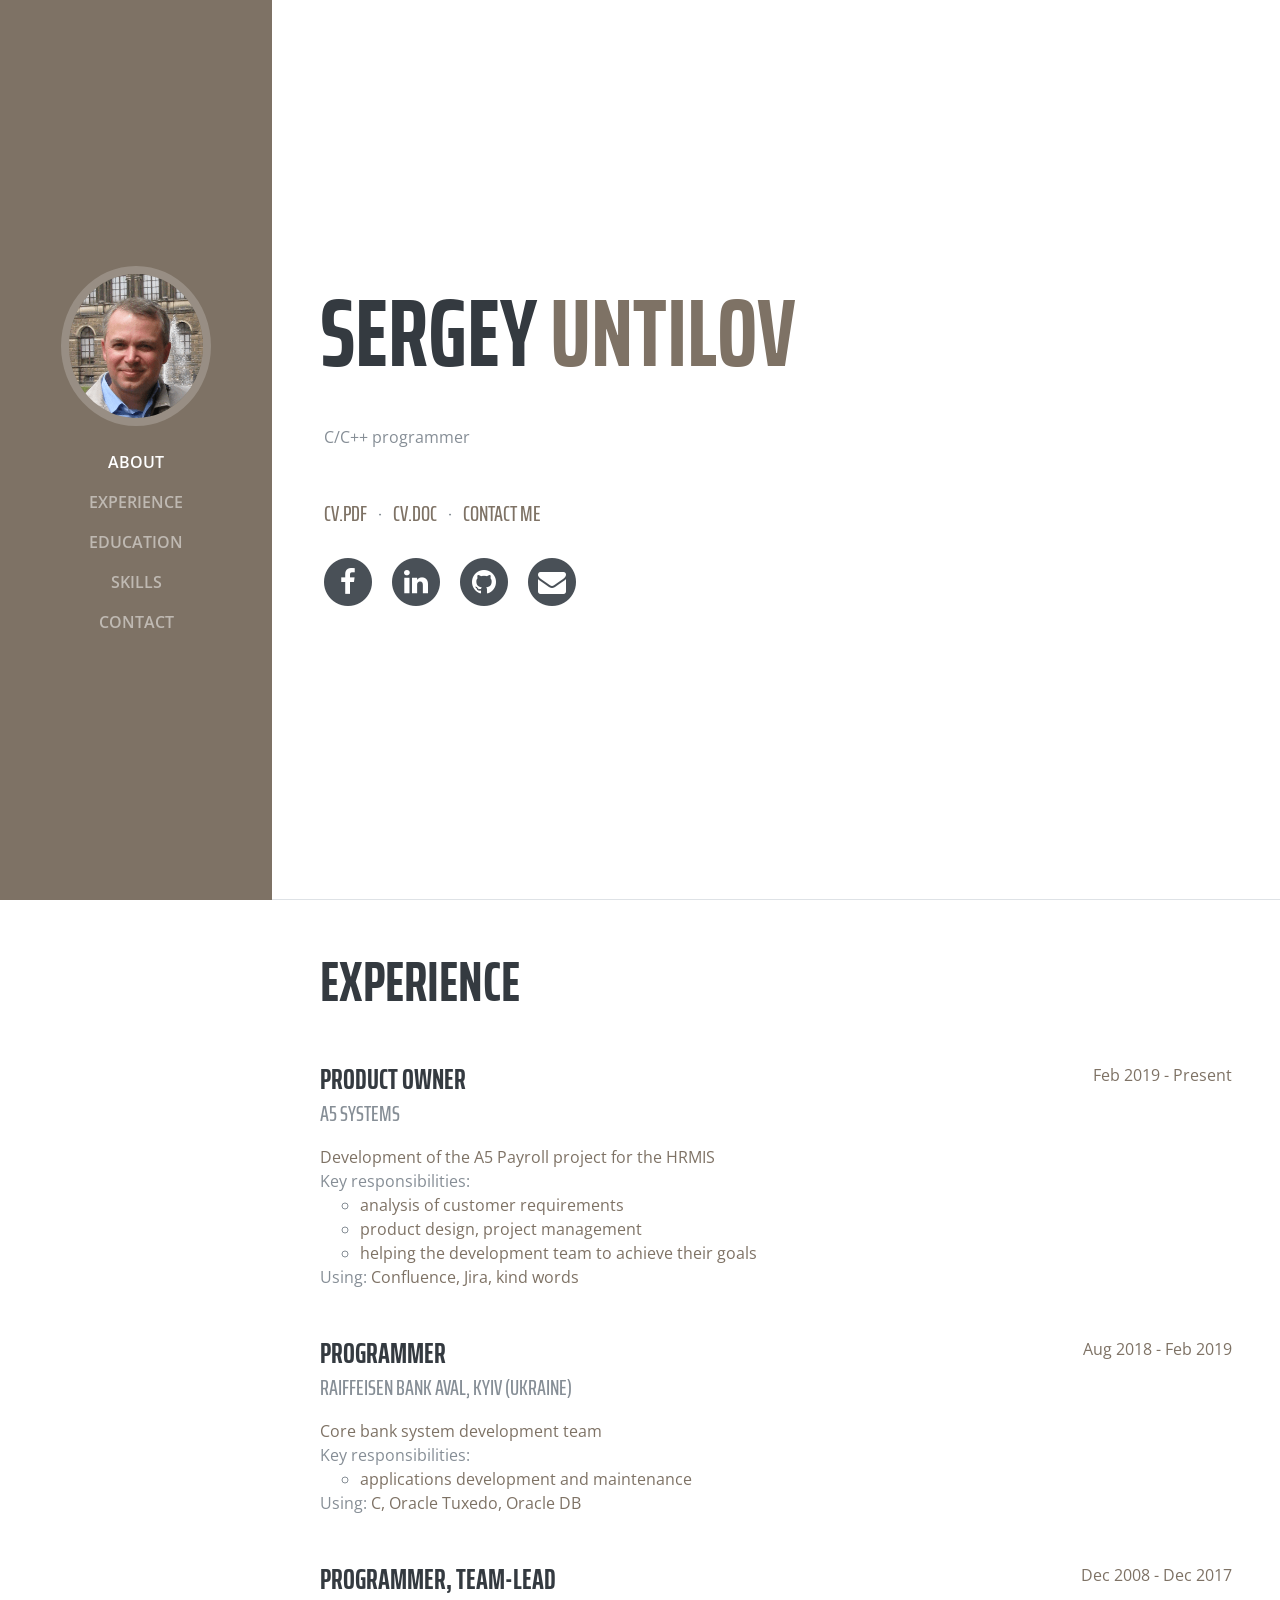
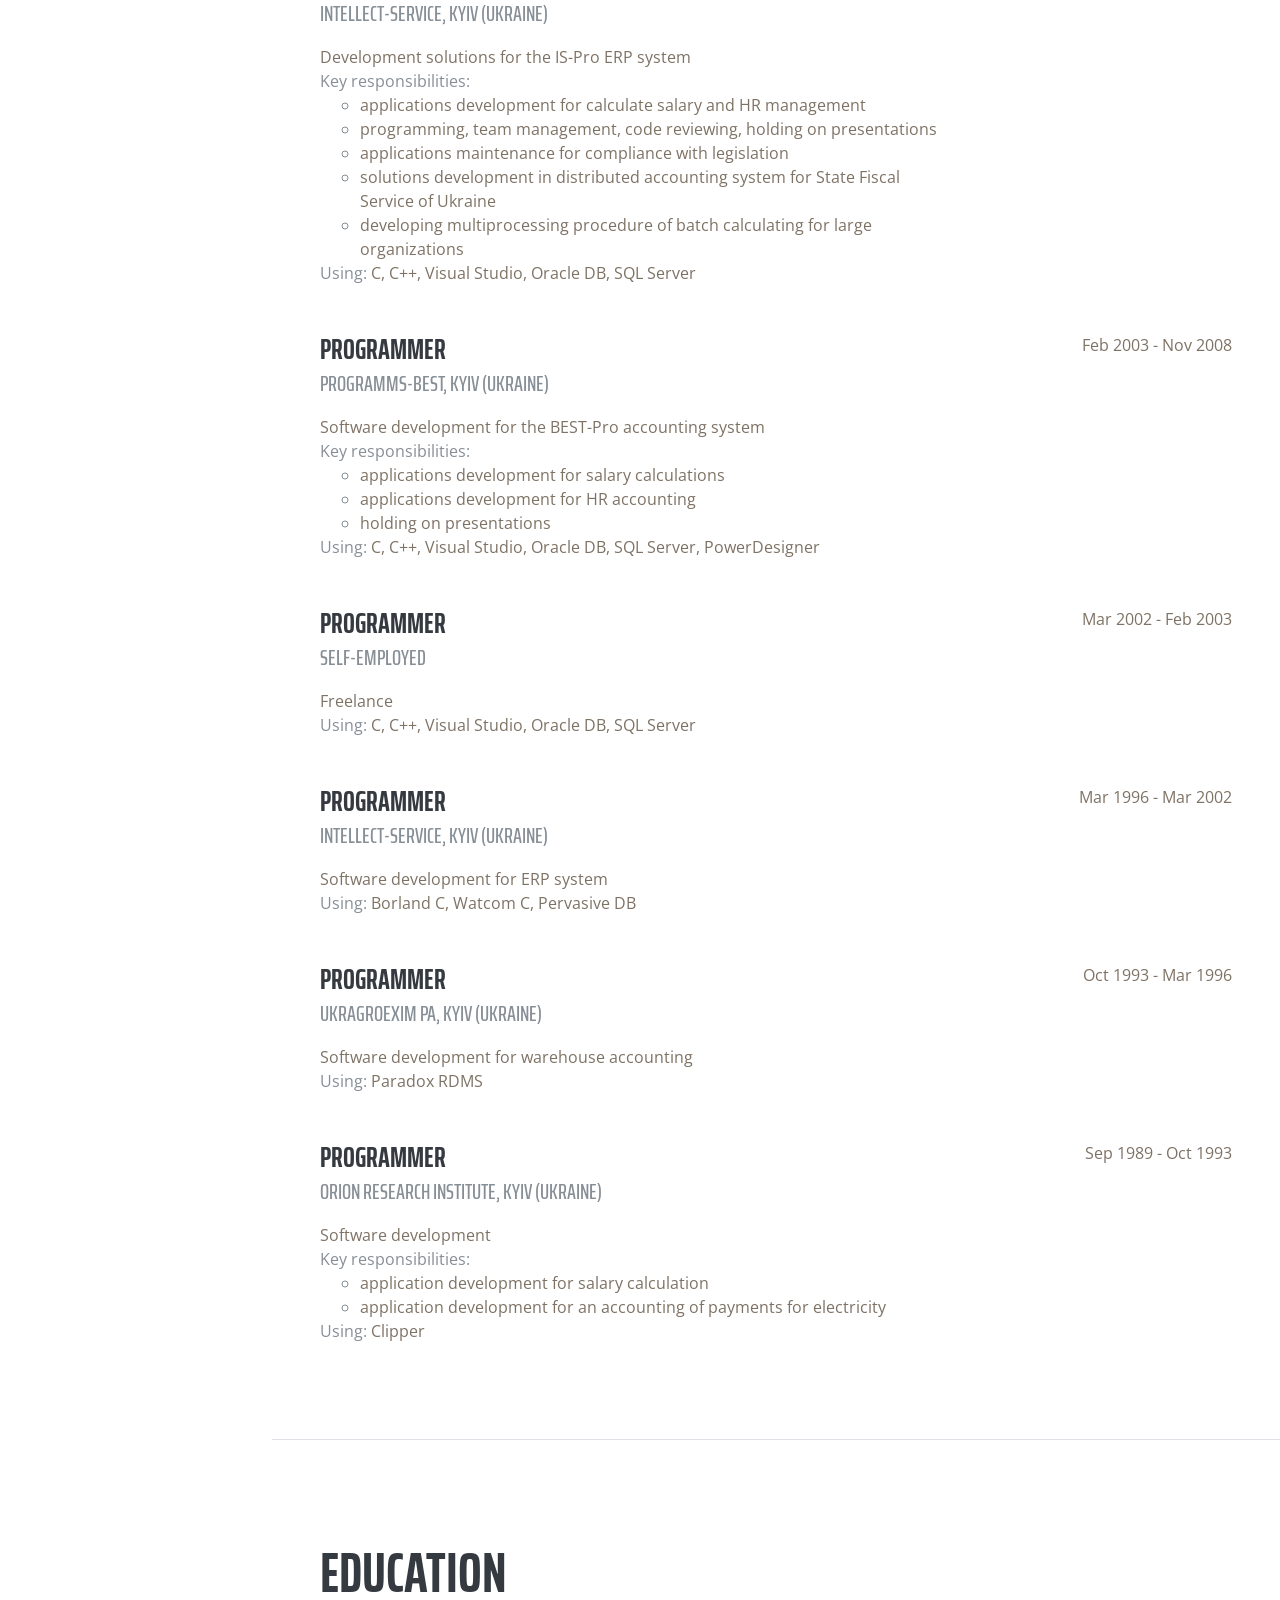
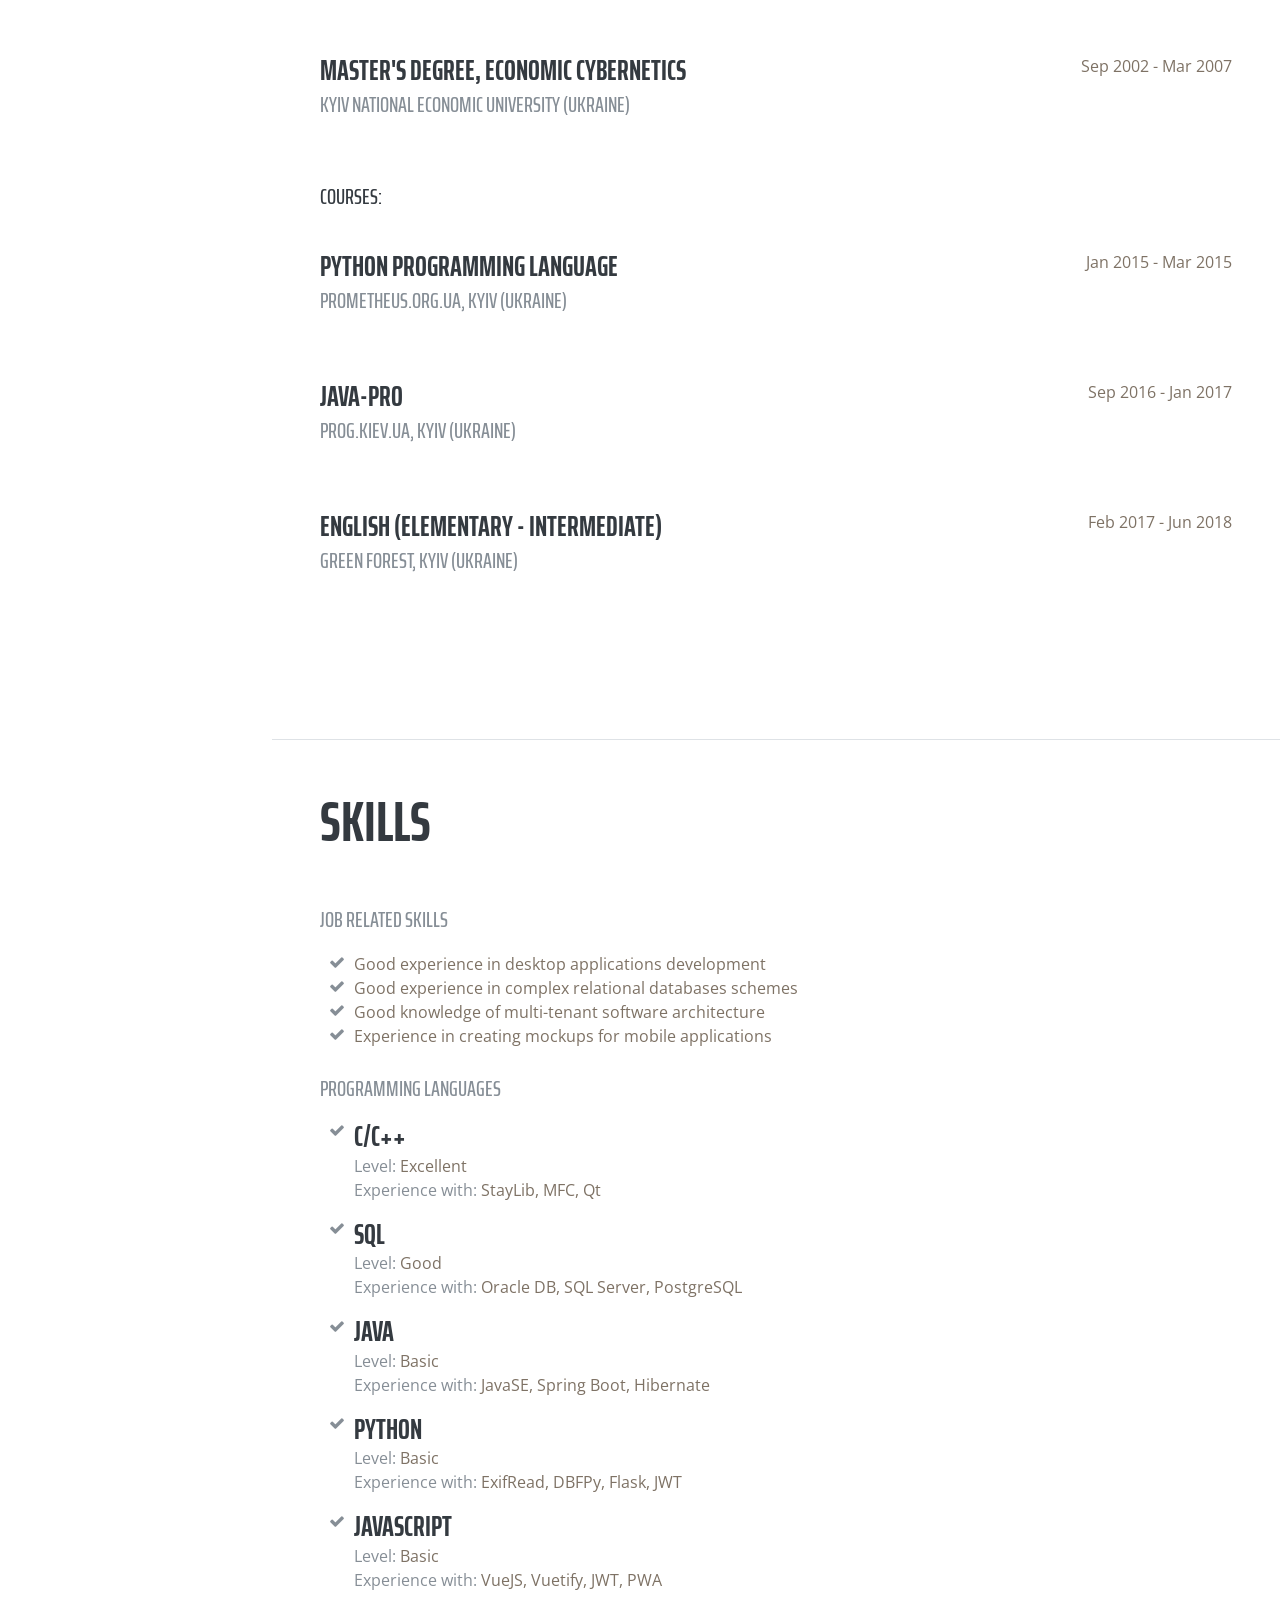
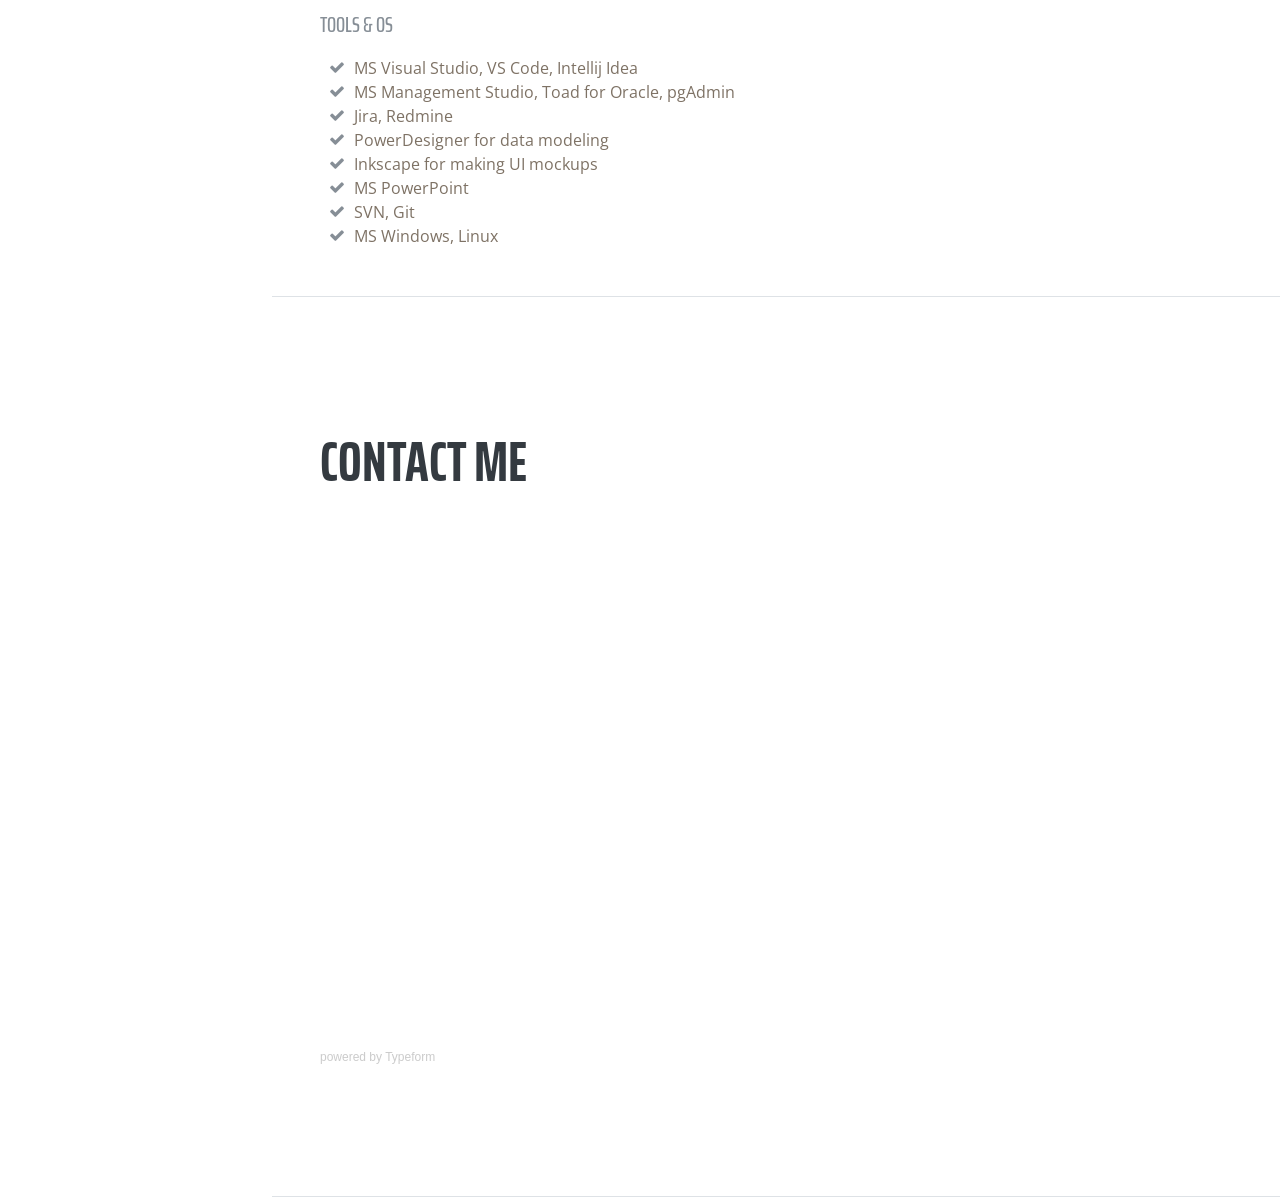
==== commit 9b822fb6: "A5 Systems" ====
--- a/index.html
+++ b/index.html
@@ -5,12 +5,13 @@
     })(window,document,'script','dataLayer','GTM-K4GFPJM');</script><script async="" src="https://www.googletagmanager.com/gtag/js?id=UA-122577171-1"></script><script>window.dataLayer = window.dataLayer || [];
       function gtag(){dataLayer.push(arguments);}
       gtag('js', new Date());
-      gtag('config', 'UA-122577171-1');</script><link rel="apple-touch-icon" sizes="57x57" href="/static/icons/apple-icon-57x57.png"><link rel="apple-touch-icon" sizes="60x60" href="/static/icons/apple-icon-60x60.png"><link rel="apple-touch-icon" sizes="72x72" href="/static/icons/apple-icon-72x72.png"><link rel="apple-touch-icon" sizes="76x76" href="/static/icons/apple-icon-76x76.png"><link rel="apple-touch-icon" sizes="114x114" href="/static/icons/apple-icon-114x114.png"><link rel="apple-touch-icon" sizes="120x120" href="/static/icons/apple-icon-120x120.png"><link rel="apple-touch-icon" sizes="144x144" href="/static/icons/apple-icon-144x144.png"><link rel="apple-touch-icon" sizes="152x152" href="/static/icons/apple-icon-152x152.png"><link rel="apple-touch-icon" sizes="180x180" href="/static/icons/apple-icon-180x180.png"><link rel="icon" type="image/png" sizes="192x192" href="/static/icons/android-icon-192x192.png"><link rel="icon" type="image/png" sizes="32x32" href="/static/icons/favicon-32x32.png"><link rel="icon" type="image/png" sizes="96x96" href="/static/icons/favicon-96x96.png"><link rel="icon" type="image/png" sizes="16x16" href="/static/icons/favicon-16x16.png"><link rel="manifest" href="/static/manifest.json"><meta name="msapplication-TileColor" content="#7E7265"><meta name="msapplication-TileImage" content="/static/icons/ms-icon-144x144.png"><meta name="theme-color" content="#7E7265"><meta name="google-site-verification" content="4tM4298CAxnBe1MMwkFOQWR-CspF3rhO7SQuJcDed5g"><link href="/static/css/app.04fc6197242e459b95ff47ac1d12bc97.css" rel="stylesheet"><style type="text/css" data-emotion=""></style><style type="text/css"></style><style type="text/css" data-emotion="">.css-1l99lqu{border-radius:0;display:block;height:2px;width:25px;position:absolute;right:6px;top:6px;}</style><style type="text/css" data-emotion="">.__typeform-embed-mobile-modal-open{overflow:hidden !important;position:fixed !important;top:0 !important;left:0 !important;right:0 !important;bottom:0 !important;}</style><style type="text/css" data-emotion="">.css-bhl88l{-webkit-transition:visibility 0s 0.25s,opacity 0.25s linear;transition:visibility 0s 0.25s,opacity 0.25s linear;visibility:hidden;opacity:0;}</style><style type="text/css" data-emotion="">.css-1o3fej{height:100%;position:relative;}</style><style type="text/css" data-emotion="">.css-q2wu4s{width:100%;height:100%;position:absolute;background-color:#transparent;}</style><style type="text/css" data-emotion="">.css-1umyrzx{height:100%;visibility:hidden;}</style><style type="text/css" data-emotion="">.css-1s8vgko{width:100%;height:100%;position:absolute;background-color:rgb(255,255,255);}</style></head><body id="page-top"><noscript><iframe src="https://www.googletagmanager.com/ns.html?id=GTM-K4GFPJM" height=0 width=0 style=display:none;visibility:hidden></iframe></noscript><div class="main-wrapper"><nav id="sideNav" class="navbar navbar-expand-lg navbar-dark bg-primary fixed-top"><a href="#page-top" class="navbar-brand js-scroll-trigger"><span class="d-block d-lg-none">Sergey Untilov</span> <span class="d-none d-lg-block"><img src="/static/img/profile.f9b3e99.png" alt="" class="img-fluid img-profile rounded-circle mx-auto mb-2"></span></a> <button type="button" data-toggle="collapse" data-target="#navbarSupportedContent" aria-controls="navbarSupportedContent" aria-expanded="false" aria-label="Toggle navigation" class="navbar-toggler"><span class="navbar-toggler-icon"></span></button> <div id="navbarSupportedContent" class="collapse navbar-collapse"><ul class="navbar-nav"><li class="nav-item"><a href="#about" class="nav-link js-scroll-trigger">About</a></li> <li class="nav-item"><a href="#experience" class="nav-link js-scroll-trigger">Experience</a></li> <li class="nav-item"><a href="#education" class="nav-link js-scroll-trigger">Education</a></li> <li class="nav-item"><a href="#skills" class="nav-link js-scroll-trigger">Skills</a></li> <li class="nav-item"><a href="#contact" class="nav-link js-scroll-trigger">Contact</a></li></ul></div></nav> <div class="container-fluid p-0"><section id="about" class="resume-section p-3 p-lg-5 d-flex d-column"><div class="my-auto"><h1 class="mb-0">Sergey
+      gtag('config', 'UA-122577171-1');</script><link rel="apple-touch-icon" sizes="57x57" href="/static/icons/apple-icon-57x57.png"><link rel="apple-touch-icon" sizes="60x60" href="/static/icons/apple-icon-60x60.png"><link rel="apple-touch-icon" sizes="72x72" href="/static/icons/apple-icon-72x72.png"><link rel="apple-touch-icon" sizes="76x76" href="/static/icons/apple-icon-76x76.png"><link rel="apple-touch-icon" sizes="114x114" href="/static/icons/apple-icon-114x114.png"><link rel="apple-touch-icon" sizes="120x120" href="/static/icons/apple-icon-120x120.png"><link rel="apple-touch-icon" sizes="144x144" href="/static/icons/apple-icon-144x144.png"><link rel="apple-touch-icon" sizes="152x152" href="/static/icons/apple-icon-152x152.png"><link rel="apple-touch-icon" sizes="180x180" href="/static/icons/apple-icon-180x180.png"><link rel="icon" type="image/png" sizes="192x192" href="/static/icons/android-icon-192x192.png"><link rel="icon" type="image/png" sizes="32x32" href="/static/icons/favicon-32x32.png"><link rel="icon" type="image/png" sizes="96x96" href="/static/icons/favicon-96x96.png"><link rel="icon" type="image/png" sizes="16x16" href="/static/icons/favicon-16x16.png"><link rel="manifest" href="/static/manifest.json"><meta name="msapplication-TileColor" content="#7E7265"><meta name="msapplication-TileImage" content="/static/icons/ms-icon-144x144.png"><meta name="theme-color" content="#7E7265"><meta name="google-site-verification" content="4tM4298CAxnBe1MMwkFOQWR-CspF3rhO7SQuJcDed5g"><link href="/static/css/app.40cc7ced54935c937480fe655c0b0158.css" rel="stylesheet"><style data-emotion=""></style><style type="text/css"></style><style data-emotion="">.css-1l99lqu{border-radius:0;display:block;height:2px;width:25px;position:absolute;right:6px;top:6px;}</style><style data-emotion="">.__typeform-embed-mobile-modal-open{overflow:hidden !important;position:fixed !important;top:0 !important;left:0 !important;right:0 !important;bottom:0 !important;}</style><style data-emotion="">@-webkit-keyframes animation-1x8af4x{10%{opacity:1;}25%{top:0;left:0;width:100%;height:100%;opacity:1;}70%{top:0;left:0;width:100%;height:100%;opacity:1;}100%{top:0;left:0;width:100%;height:100%;opacity:0;}}</style><style data-emotion="">@keyframes animation-1x8af4x{10%{opacity:1;}25%{top:0;left:0;width:100%;height:100%;opacity:1;}70%{top:0;left:0;width:100%;height:100%;opacity:1;}100%{top:0;left:0;width:100%;height:100%;opacity:0;}}</style><style data-emotion="">@-webkit-keyframes animation-1epwmca{100%{opacity:0;}75%{opacity:1;}25%{opacity:1;}0%{opacity:0;}}</style><style data-emotion="">@keyframes animation-1epwmca{100%{opacity:0;}75%{opacity:1;}25%{opacity:1;}0%{opacity:0;}}</style><style data-emotion="">.css-1o3fej{height:100%;position:relative;}</style><style data-emotion="">.css-1ig7ubs{height:100%;width:100%;overflow:hidden;background:transparent;}</style></head><body id="page-top"><noscript><iframe src="https://www.googletagmanager.com/ns.html?id=GTM-K4GFPJM" height=0 width=0 style=display:none;visibility:hidden></iframe></noscript><div class="main-wrapper"><nav id="sideNav" class="navbar navbar-expand-lg navbar-dark bg-primary fixed-top"><a href="#page-top" class="navbar-brand js-scroll-trigger"><span class="d-block d-lg-none">Sergey Untilov</span> <span class="d-none d-lg-block"><img src="/static/img/profile.f9b3e99.png" alt="" class="img-fluid img-profile rounded-circle mx-auto mb-2"></span></a> <button type="button" data-toggle="collapse" data-target="#navbarSupportedContent" aria-controls="navbarSupportedContent" aria-expanded="false" aria-label="Toggle navigation" class="navbar-toggler"><span class="navbar-toggler-icon"></span></button> <div id="navbarSupportedContent" class="collapse navbar-collapse"><ul class="navbar-nav"><li class="nav-item"><a href="#about" class="nav-link js-scroll-trigger">About</a></li> <li class="nav-item"><a href="#experience" class="nav-link js-scroll-trigger">Experience</a></li> <li class="nav-item"><a href="#education" class="nav-link js-scroll-trigger">Education</a></li> <li class="nav-item"><a href="#skills" class="nav-link js-scroll-trigger">Skills</a></li> <li class="nav-item"><a href="#contact" class="nav-link js-scroll-trigger">Contact</a></li></ul></div></nav> <div class="container-fluid p-0"><section id="about" class="resume-section p-3 p-lg-5 d-flex d-column"><div class="my-auto"><h1 class="mb-0">Sergey
           <span class="text-primary">Untilov</span></h1> <div class="subheading mb-5"></div> <p class="mb-5 ml-1">C/C++ programmer</p> <div class="subheading mb-4 ml-1"><a href="/static/files/CV-Europass-Untilov-EN.pdf" download="" class="mr-2">CV.PDF
           </a> · <a href="/static/files/CV-Europass-Untilov-EN.doc" download="" class="ml-2 mr-2">CV.DOC
-          </a> · <a href="#contact" class="ml-2">CONTACT ME</a></div> <ul class="list-inline list-social-icons mb-0"><li class="list-inline-item"><a href="https://www.facebook.com/s.untilov" target="_blank"><span class="fa-stack fa-lg"><i class="fa fa-circle fa-stack-2x"></i> <i class="fa fa-facebook fa-stack-1x fa-inverse"></i></span></a></li> <li class="list-inline-item"><a href="https://www.linkedin.com/in/sergeyuntilov" target="_blank"><span class="fa-stack fa-lg"><i class="fa fa-circle fa-stack-2x"></i> <i class="fa fa-linkedin fa-stack-1x fa-inverse"></i></span></a></li> <li class="list-inline-item"><a href="https://github.com/sergey-untilov" target="_blank"><span class="fa-stack fa-lg"><i class="fa fa-circle fa-stack-2x"></i> <i class="fa fa-github fa-stack-1x fa-inverse"></i></span></a></li> <li class="list-inline-item"><a href="mailto:s.untilov@gmail.com"><span class="fa-stack fa-lg"><i class="fa fa-circle fa-stack-2x"></i> <i class="fa fa-envelope fa-stack-1x fa-inverse"></i></span></a></li></ul></div></section> <section id="experience" class="resume-section p-3 p-lg-5 d-flex flex-column"><div class="my-auto"><h2 class="mb-5">Experience</h2> <ul id="experience_list" class="hide-bullets"><li><div class="resume-item d-flex flex-column flex-md-row mb-5"><div class="resume-content mr-auto"><h3 class="mb-0">Programmer</h3> <div class="subheading mb-3">Raiffeisen Bank Aval, Kyiv (Ukraine) </div> <span class="text-primary">Core bank system development team</span> <div><div>Key responsibilities:</div> <ul id="responsibilities"><li><span class="text-primary">applications development and maintenance</span></li></ul></div>
-                Using: <span class="text-primary">C, Oracle Tuxedo, Oracle DB</span></div> <div class="resume-date text-md-right"><span class="text-primary">Aug 2018 - Present</span></div></div></li><li><div class="resume-item d-flex flex-column flex-md-row mb-5"><div class="resume-content mr-auto"><h3 class="mb-0">Programmer, team-lead</h3> <div class="subheading mb-3">Intellect-Service, Kyiv (Ukraine)</div> <span class="text-primary">Developing solutions for IS-Pro ERP system</span> <div><div>Key responsibilities:</div> <ul id="responsibilities"><li><span class="text-primary">applications development for calculating salary and HR management</span></li><li><span class="text-primary">programming, team management, code reviewing, holding on presentations</span></li><li><span class="text-primary">applications maintenance for compliance with legislation</span></li><li><span class="text-primary">solutions development in distributed accounting system for State Fiscal Service of Ukraine</span></li><li><span class="text-primary">developing multiprocessing procedure of batch calculating for large organizations</span></li></ul></div>
-                Using: <span class="text-primary">C, C++, Visual Studio, Oracle DB, SQL Server</span></div> <div class="resume-date text-md-right"><span class="text-primary">Dec 2008 - Dec 2017</span></div></div></li><li><div class="resume-item d-flex flex-column flex-md-row mb-5"><div class="resume-content mr-auto"><h3 class="mb-0">Programmer</h3> <div class="subheading mb-3">Programms-BEST, Kyiv (Ukraine)</div> <span class="text-primary">Software development for BEST-Pro accounting system</span> <div><div>Key responsibilities:</div> <ul id="responsibilities"><li><span class="text-primary">applications development for salary calculations</span></li><li><span class="text-primary">applications development for HR accounting</span></li><li><span class="text-primary">holding on presentations</span></li></ul></div>
+          </a> · <a href="#contact" class="ml-2">CONTACT ME</a></div> <ul class="list-inline list-social-icons mb-0"><li class="list-inline-item"><a href="https://www.facebook.com/s.untilov" target="_blank"><span class="fa-stack fa-lg"><i class="fa fa-circle fa-stack-2x"></i> <i class="fa fa-facebook fa-stack-1x fa-inverse"></i></span></a></li> <li class="list-inline-item"><a href="https://www.linkedin.com/in/sergeyuntilov" target="_blank"><span class="fa-stack fa-lg"><i class="fa fa-circle fa-stack-2x"></i> <i class="fa fa-linkedin fa-stack-1x fa-inverse"></i></span></a></li> <li class="list-inline-item"><a href="https://github.com/sergey-untilov" target="_blank"><span class="fa-stack fa-lg"><i class="fa fa-circle fa-stack-2x"></i> <i class="fa fa-github fa-stack-1x fa-inverse"></i></span></a></li> <li class="list-inline-item"><a href="mailto:s.untilov@gmail.com"><span class="fa-stack fa-lg"><i class="fa fa-circle fa-stack-2x"></i> <i class="fa fa-envelope fa-stack-1x fa-inverse"></i></span></a></li></ul></div></section> <section id="experience" class="resume-section p-3 p-lg-5 d-flex flex-column"><div class="my-auto"><h2 class="mb-5">Experience</h2> <ul id="experience_list" class="hide-bullets"><li><div class="resume-item d-flex flex-column flex-md-row mb-5"><div class="resume-content mr-auto"><h3 class="mb-0">Product owner</h3> <div class="subheading mb-3">A5 Systems</div> <span class="text-primary">Development of the A5 Payroll project for the HRMIS</span> <div><div>Key responsibilities:</div> <ul id="responsibilities"><li><span class="text-primary">analysis of customer requirements</span></li><li><span class="text-primary">product design, project management</span></li><li><span class="text-primary">helping the development team to achieve their goals</span></li></ul></div>
+                Using: <span class="text-primary">Confluence, Jira, kind words</span></div> <div class="resume-date text-md-right"><span class="text-primary">Feb 2019 - Present</span></div></div></li><li><div class="resume-item d-flex flex-column flex-md-row mb-5"><div class="resume-content mr-auto"><h3 class="mb-0">Programmer</h3> <div class="subheading mb-3">Raiffeisen Bank Aval, Kyiv (Ukraine)</div> <span class="text-primary">Core bank system development team</span> <div><div>Key responsibilities:</div> <ul id="responsibilities"><li><span class="text-primary">applications development and maintenance</span></li></ul></div>
+                Using: <span class="text-primary">C, Oracle Tuxedo, Oracle DB</span></div> <div class="resume-date text-md-right"><span class="text-primary">Aug 2018 - Feb 2019</span></div></div></li><li><div class="resume-item d-flex flex-column flex-md-row mb-5"><div class="resume-content mr-auto"><h3 class="mb-0">Programmer, team-lead</h3> <div class="subheading mb-3">Intellect-Service, Kyiv (Ukraine)</div> <span class="text-primary">Development solutions for the IS-Pro ERP system</span> <div><div>Key responsibilities:</div> <ul id="responsibilities"><li><span class="text-primary">applications development for calculate salary and HR management</span></li><li><span class="text-primary">programming, team management, code reviewing, holding on presentations</span></li><li><span class="text-primary">applications maintenance for compliance with legislation</span></li><li><span class="text-primary">solutions development in distributed accounting system for State Fiscal Service of Ukraine</span></li><li><span class="text-primary">developing multiprocessing procedure of batch calculating for large organizations</span></li></ul></div>
+                Using: <span class="text-primary">C, C++, Visual Studio, Oracle DB, SQL Server</span></div> <div class="resume-date text-md-right"><span class="text-primary">Dec 2008 - Dec 2017</span></div></div></li><li><div class="resume-item d-flex flex-column flex-md-row mb-5"><div class="resume-content mr-auto"><h3 class="mb-0">Programmer</h3> <div class="subheading mb-3">Programms-BEST, Kyiv (Ukraine)</div> <span class="text-primary">Software development for the BEST-Pro accounting system</span> <div><div>Key responsibilities:</div> <ul id="responsibilities"><li><span class="text-primary">applications development for salary calculations</span></li><li><span class="text-primary">applications development for HR accounting</span></li><li><span class="text-primary">holding on presentations</span></li></ul></div>
                 Using: <span class="text-primary">C, C++, Visual Studio, Oracle DB, SQL Server, PowerDesigner</span></div> <div class="resume-date text-md-right"><span class="text-primary">Feb 2003 - Nov 2008</span></div></div></li><li><div class="resume-item d-flex flex-column flex-md-row mb-5"><div class="resume-content mr-auto"><h3 class="mb-0">Programmer</h3> <div class="subheading mb-3">Self-employed</div> <span class="text-primary">Freelance</span> <div><!----> <ul id="responsibilities"></ul></div>
                 Using: <span class="text-primary">C, C++, Visual Studio, Oracle DB, SQL Server</span></div> <div class="resume-date text-md-right"><span class="text-primary">Mar 2002 - Feb 2003</span></div></div></li><li><div class="resume-item d-flex flex-column flex-md-row mb-5"><div class="resume-content mr-auto"><h3 class="mb-0">Programmer</h3> <div class="subheading mb-3">Intellect-Service, Kyiv (Ukraine)</div> <span class="text-primary">Software development for ERP system</span> <div><!----> <ul id="responsibilities"></ul></div>
                 Using: <span class="text-primary">Borland C, Watcom C, Pervasive DB</span></div> <div class="resume-date text-md-right"><span class="text-primary">Mar 1996 - Mar 2002</span></div></div></li><li><div class="resume-item d-flex flex-column flex-md-row mb-5"><div class="resume-content mr-auto"><h3 class="mb-0">Programmer</h3> <div class="subheading mb-3">UkrAgroExim PA, Kyiv (Ukraine)</div> <span class="text-primary">Software development for warehouse accounting</span> <div><!----> <ul id="responsibilities"></ul></div>
@@ -20,9 +21,9 @@
             Level: <span class="text-primary">Good</span> <p>Experience with: <span class="text-primary">Oracle DB, SQL Server, PostgreSQL</span></p></li><li><i class="fa-li fa fa-check"></i> <h3 class="mb-0">Java</h3>
             Level: <span class="text-primary">Basic</span> <p>Experience with: <span class="text-primary">JavaSE, Spring Boot, Hibernate</span></p></li><li><i class="fa-li fa fa-check"></i> <h3 class="mb-0">Python</h3>
             Level: <span class="text-primary">Basic</span> <p>Experience with: <span class="text-primary">ExifRead, DBFPy, Flask, JWT</span></p></li><li><i class="fa-li fa fa-check"></i> <h3 class="mb-0">JavaScript</h3>
-            Level: <span class="text-primary">Basic</span> <p>Experience with: <span class="text-primary">VueJS, Vuetify, JWT, PWA</span></p></li></ul> <div class="subheading mb-3">Tools &amp; OS</div> <ul class="fa-ul mb-0 hide-bullets"><li><i class="fa-li fa fa-check"></i> <span class="text-primary">MS Visual Studio, VS Code, Intellij Idea</span></li><li><i class="fa-li fa fa-check"></i> <span class="text-primary">MS Management Studio, Toad for Oracle, pgAdmin</span></li><li><i class="fa-li fa fa-check"></i> <span class="text-primary">Jira, Redmine</span></li><li><i class="fa-li fa fa-check"></i> <span class="text-primary">PowerDesigner for data modeling</span></li><li><i class="fa-li fa fa-check"></i> <span class="text-primary">Inkscape for making UI mockups</span></li><li><i class="fa-li fa fa-check"></i> <span class="text-primary">MS PowerPoint</span></li><li><i class="fa-li fa fa-check"></i> <span class="text-primary">SVN, Git</span></li><li><i class="fa-li fa fa-check"></i> <span class="text-primary">MS Windows, Linux</span></li></ul></div></section> <section id="contact" class="resume-section p-3 p-lg-5 d-flex flex-column"><div class="my-auto"><h2 class="mb-5">Contact me</h2> <div data-url="https://sergeyuntilov.typeform.com/to/r9BRJ3" class="typeform-widget" style="width: 100%; height: 500px;"><div class="css-1o3fej e12baen60"><div class="css-1s8vgko e12baen62"><div></div></div><div class="css-1umyrzx e12baen61"><iframe width="100%" height="100%" frameborder="0" src="https://sergeyuntilov.typeform.com/to/r9BRJ3?typeform-embed=embed-widget" data-qa="iframe" style="border: 0px;"></iframe></div></div></div> <div style="font-family: sans-serif; font-size: 12px; color: rgb(153, 153, 153); opacity: 0.5; padding-top: 5px;">
+            Level: <span class="text-primary">Basic</span> <p>Experience with: <span class="text-primary">VueJS, Vuetify, JWT, PWA</span></p></li></ul> <div class="subheading mb-3">Tools &amp; OS</div> <ul class="fa-ul mb-0 hide-bullets"><li><i class="fa-li fa fa-check"></i> <span class="text-primary">MS Visual Studio, VS Code, Intellij Idea</span></li><li><i class="fa-li fa fa-check"></i> <span class="text-primary">MS Management Studio, Toad for Oracle, pgAdmin</span></li><li><i class="fa-li fa fa-check"></i> <span class="text-primary">Jira, Redmine</span></li><li><i class="fa-li fa fa-check"></i> <span class="text-primary">PowerDesigner for data modeling</span></li><li><i class="fa-li fa fa-check"></i> <span class="text-primary">Inkscape for making UI mockups</span></li><li><i class="fa-li fa fa-check"></i> <span class="text-primary">MS PowerPoint</span></li><li><i class="fa-li fa fa-check"></i> <span class="text-primary">SVN, Git</span></li><li><i class="fa-li fa fa-check"></i> <span class="text-primary">MS Windows, Linux</span></li></ul></div></section> <section id="contact" class="resume-section p-3 p-lg-5 d-flex flex-column"><div class="my-auto"><h2 class="mb-5">Contact me</h2> <div data-url="https://sergeyuntilov.typeform.com/to/r9BRJ3" class="typeform-widget" style="width: 100%; height: 500px;"><div class="css-1o3fej e12baen60"><div class="css-1ig7ubs e12baen62"><iframe frameborder="0" height="100%" src="https://sergeyuntilov.typeform.com/to/r9BRJ3?typeform-embed=embed-widget&amp;typeform-embed-id=1nw5d" width="100%" data-qa="iframe" style="border: 0px;"></iframe></div></div></div> <div style="font-family: sans-serif; font-size: 12px; color: rgb(153, 153, 153); opacity: 0.5; padding-top: 5px;">
               powered by
-              <a href="https://admin.typeform.com/signup?utm_campaign=r9BRJ3&amp;utm_source=typeform.com-12347014-Basic&amp;utm_medium=typeform&amp;utm_content=typeform-embedded-poweredbytypeform&amp;utm_term=EN" target="_blank" style="color: rgb(153, 153, 153);">Typeform</a></div></div></section></div></div><script type="text/javascript" src="/static/js/manifest.2ae2e69a05c33dfc65f8.js"></script><script type="text/javascript" src="/static/js/vendor.cf894c2c04e35d0bbf12.js"></script><script type="text/javascript" src="/static/js/app.325505d41d889fb88969.js"></script><script>(function() {
+              <a href="https://admin.typeform.com/signup?utm_campaign=r9BRJ3&amp;utm_source=typeform.com-12347014-Basic&amp;utm_medium=typeform&amp;utm_content=typeform-embedded-poweredbytypeform&amp;utm_term=EN" target="_blank" style="color: rgb(153, 153, 153);">Typeform</a></div></div></section></div></div><script type="text/javascript" src="/static/js/manifest.2ae2e69a05c33dfc65f8.js"></script><script type="text/javascript" src="/static/js/vendor.700bb81cd295bfb998b9.js"></script><script type="text/javascript" src="/static/js/app.b3f69c4568be32fd6b02.js"></script><script>(function() {
       var qs, js, q, s, d=document, gi=d.getElementById, ce=d.createElement,
           gt=d.getElementsByTagName, id="typef_orm",
           b="https://embed.typeform.com/";
--- a/static/css/app.40cc7ced54935c937480fe655c0b0158.css
+++ b/static/css/app.40cc7ced54935c937480fe655c0b0158.css
@@ -0,0 +1,442 @@
+
+
+
+
+
+
+
+
+
+
+
+
+
+
+
+
+
+
+
+
+
+
+
+
+
+
+
+
+
+
+
+
+
+
+
+
+
+
+
+
+
+
+
+
+
+
+
+
+
+
+
+
+
+
+
+
+
+
+
+
+
+
+
+
+
+
+
+
+
+
+
+
+
+
+
+
+
+
+
+
+
+
+
+
+
+
+
+
+
+
+
+
+
+
+
+
+
+
+
+
+
+
+
+
+
+
+
+
+
+
+
+
+
+
+
+
+
+
+
+
+
+
+
+
+
+
+
+
+
+
+
+
+
+
+
+
+
+
+
+
+
+
+
+
+
+
+
+
+
+
+
+
+
+
+
+
+
+
+
+
+
+
+
+
+
+
+
+
+
+
+
+
+
+
+
+
+
+
+
+
+
+
+
+
+
+
+
+
+
+
+
+
+
+
+
+
+
+
+
+
+
+
+
+
+
+
+
+
+
+
+
+
+
+
+
+
+
+
+
+
+
+
+
+
+
+
+
+
+
+
+
+
+
+
+
+
+
+
+
+
+
+
+
+
+
+
+
+
+
+
+
+
+
+
+
+
+
+
+
+
+
+
+
+
+
+
+
+
+
+
+
+
+
+
+
+
+
+
+
+
+
+
+
+
+
+
+
+
+
+
+
+
+
+
+
+
+
+
+
+
+
+
+
+
+
+
+
+
+
+
+
+
+
+
+
+
+
+
+
+
+
+
+
+
+
+
+
+
+
+
+
+
+
+
+
+
+
+
+
+
+
+
+
+
+
+
+
+
+
+
+
+
+
+
+
+
+
+
+
+
+
+
+
+
+
+
+
+
+
+
+
+
+
+
+
+
+
+
+
+
+
+
+
+
+
+
+
+
+
+
+
+
+
+
+
+
+
+
+
+
+
+
+
+
+
+
+
+
+
+
+
+
+
+
+
+
+
+
+
+
+
+
+
+
+
+
+
+
+
+/*!
+ * Bootstrap v4.3.1 (https://getbootstrap.com/)
+ * Copyright 2011-2019 The Bootstrap Authors
+ * Copyright 2011-2019 Twitter, Inc.
+ * Licensed under MIT (https://github.com/twbs/bootstrap/blob/master/LICENSE)
+ */:root{--blue:#007bff;--indigo:#6610f2;--purple:#6f42c1;--pink:#e83e8c;--red:#dc3545;--orange:#fd7e14;--yellow:#ffc107;--green:#28a745;--teal:#20c997;--cyan:#17a2b8;--white:#fff;--gray:#6c757d;--gray-dark:#343a40;--primary:#007bff;--secondary:#6c757d;--success:#28a745;--info:#17a2b8;--warning:#ffc107;--danger:#dc3545;--light:#f8f9fa;--dark:#343a40;--breakpoint-xs:0;--breakpoint-sm:576px;--breakpoint-md:768px;--breakpoint-lg:992px;--breakpoint-xl:1200px;--font-family-sans-serif:-apple-system,BlinkMacSystemFont,"Segoe UI",Roboto,"Helvetica Neue",Arial,"Noto Sans",sans-serif,"Apple Color Emoji","Segoe UI Emoji","Segoe UI Symbol","Noto Color Emoji";--font-family-monospace:SFMono-Regular,Menlo,Monaco,Consolas,"Liberation Mono","Courier New",monospace}*,:after,:before{box-sizing:border-box}html{font-family:sans-serif;line-height:1.15;-webkit-text-size-adjust:100%;-webkit-tap-highlight-color:rgba(0,0,0,0)}article,aside,figcaption,figure,footer,header,hgroup,main,nav,section{display:block}body{margin:0;font-family:-apple-system,BlinkMacSystemFont,Segoe UI,Roboto,Helvetica Neue,Arial,Noto Sans,sans-serif;font-size:1rem;font-weight:400;line-height:1.5;color:#212529;text-align:left;background-color:#fff}[tabindex="-1"]:focus{outline:0!important}hr{box-sizing:content-box;height:0;overflow:visible}h1,h2,h3,h4,h5,h6{margin-top:0;margin-bottom:.5rem}p{margin-top:0;margin-bottom:1rem}abbr[data-original-title],abbr[title]{text-decoration:underline;-webkit-text-decoration:underline dotted;text-decoration:underline dotted;cursor:help;border-bottom:0;-webkit-text-decoration-skip-ink:none;text-decoration-skip-ink:none}address{font-style:normal;line-height:inherit}address,dl,ol,ul{margin-bottom:1rem}dl,ol,ul{margin-top:0}ol ol,ol ul,ul ol,ul ul{margin-bottom:0}dt{font-weight:700}dd{margin-bottom:.5rem;margin-left:0}blockquote{margin:0 0 1rem}b,strong{font-weight:bolder}small{font-size:80%}sub,sup{position:relative;font-size:75%;line-height:0;vertical-align:baseline}sub{bottom:-.25em}sup{top:-.5em}a{color:#007bff;text-decoration:none;background-color:transparent}a:hover{color:#0056b3;text-decoration:underline}a:not([href]):not([tabindex]),a:not([href]):not([tabindex]):focus,a:not([href]):not([tabindex]):hover{color:inherit;text-decoration:none}a:not([href]):not([tabindex]):focus{outline:0}code,kbd,pre,samp{font-family:SFMono-Regular,Menlo,Monaco,Consolas,Liberation Mono,Courier New,monospace;font-size:1em}pre{margin-top:0;margin-bottom:1rem;overflow:auto}figure{margin:0 0 1rem}img{border-style:none}img,svg{vertical-align:middle}svg{overflow:hidden}table{border-collapse:collapse}caption{padding-top:.75rem;padding-bottom:.75rem;color:#6c757d;text-align:left;caption-side:bottom}th{text-align:inherit}label{display:inline-block;margin-bottom:.5rem}button{border-radius:0}button:focus{outline:1px dotted;outline:5px auto -webkit-focus-ring-color}button,input,optgroup,select,textarea{margin:0;font-family:inherit;font-size:inherit;line-height:inherit}button,input{overflow:visible}button,select{text-transform:none}select{word-wrap:normal}[type=button],[type=reset],[type=submit],button{-webkit-appearance:button}[type=button]:not(:disabled),[type=reset]:not(:disabled),[type=submit]:not(:disabled),button:not(:disabled){cursor:pointer}[type=button]::-moz-focus-inner,[type=reset]::-moz-focus-inner,[type=submit]::-moz-focus-inner,button::-moz-focus-inner{padding:0;border-style:none}input[type=checkbox],input[type=radio]{box-sizing:border-box;padding:0}input[type=date],input[type=datetime-local],input[type=month],input[type=time]{-webkit-appearance:listbox}textarea{overflow:auto;resize:vertical}fieldset{min-width:0;padding:0;margin:0;border:0}legend{display:block;width:100%;max-width:100%;padding:0;margin-bottom:.5rem;font-size:1.5rem;line-height:inherit;color:inherit;white-space:normal}progress{vertical-align:baseline}[type=number]::-webkit-inner-spin-button,[type=number]::-webkit-outer-spin-button{height:auto}[type=search]{outline-offset:-2px;-webkit-appearance:none}[type=search]::-webkit-search-decoration{-webkit-appearance:none}::-webkit-file-upload-button{font:inherit;-webkit-appearance:button}output{display:inline-block}summary{display:list-item;cursor:pointer}template{display:none}[hidden]{display:none!important}.h1,.h2,.h3,.h4,.h5,.h6,h1,h2,h3,h4,h5,h6{margin-bottom:.5rem;font-weight:500;line-height:1.2}.h1,h1{font-size:2.5rem}.h2,h2{font-size:2rem}.h3,h3{font-size:1.75rem}.h4,h4{font-size:1.5rem}.h5,h5{font-size:1.25rem}.h6,h6{font-size:1rem}.lead{font-size:1.25rem;font-weight:300}.display-1{font-size:6rem}.display-1,.display-2{font-weight:300;line-height:1.2}.display-2{font-size:5.5rem}.display-3{font-size:4.5rem}.display-3,.display-4{font-weight:300;line-height:1.2}.display-4{font-size:3.5rem}hr{margin-top:1rem;margin-bottom:1rem;border:0;border-top:1px solid rgba(0,0,0,.1)}.small,small{font-size:80%;font-weight:400}.mark,mark{padding:.2em;background-color:#fcf8e3}.list-inline,.list-unstyled{padding-left:0;list-style:none}.list-inline-item{display:inline-block}.list-inline-item:not(:last-child){margin-right:.5rem}.initialism{font-size:90%;text-transform:uppercase}.blockquote{margin-bottom:1rem;font-size:1.25rem}.blockquote-footer{display:block;font-size:80%;color:#6c757d}.blockquote-footer:before{content:"\2014\A0"}.img-fluid,.img-thumbnail{max-width:100%;height:auto}.img-thumbnail{padding:.25rem;background-color:#fff;border:1px solid #dee2e6;border-radius:.25rem}.figure{display:inline-block}.figure-img{margin-bottom:.5rem;line-height:1}.figure-caption{font-size:90%;color:#6c757d}code{font-size:87.5%;color:#e83e8c;word-break:break-word}a>code{color:inherit}kbd{padding:.2rem .4rem;font-size:87.5%;color:#fff;background-color:#212529;border-radius:.2rem}kbd kbd{padding:0;font-size:100%;font-weight:700}pre{display:block;font-size:87.5%;color:#212529}pre code{font-size:inherit;color:inherit;word-break:normal}.pre-scrollable{max-height:340px;overflow-y:scroll}.container{width:100%;padding-right:15px;padding-left:15px;margin-right:auto;margin-left:auto}@media (min-width:576px){.container{max-width:540px}}@media (min-width:768px){.container{max-width:720px}}@media (min-width:992px){.container{max-width:960px}}@media (min-width:1200px){.container{max-width:1140px}}.container-fluid{width:100%;padding-right:15px;padding-left:15px;margin-right:auto;margin-left:auto}.row{display:-ms-flexbox;display:flex;-ms-flex-wrap:wrap;flex-wrap:wrap;margin-right:-15px;margin-left:-15px}.no-gutters{margin-right:0;margin-left:0}.no-gutters>.col,.no-gutters>[class*=col-]{padding-right:0;padding-left:0}.col,.col-1,.col-2,.col-3,.col-4,.col-5,.col-6,.col-7,.col-8,.col-9,.col-10,.col-11,.col-12,.col-auto,.col-lg,.col-lg-1,.col-lg-2,.col-lg-3,.col-lg-4,.col-lg-5,.col-lg-6,.col-lg-7,.col-lg-8,.col-lg-9,.col-lg-10,.col-lg-11,.col-lg-12,.col-lg-auto,.col-md,.col-md-1,.col-md-2,.col-md-3,.col-md-4,.col-md-5,.col-md-6,.col-md-7,.col-md-8,.col-md-9,.col-md-10,.col-md-11,.col-md-12,.col-md-auto,.col-sm,.col-sm-1,.col-sm-2,.col-sm-3,.col-sm-4,.col-sm-5,.col-sm-6,.col-sm-7,.col-sm-8,.col-sm-9,.col-sm-10,.col-sm-11,.col-sm-12,.col-sm-auto,.col-xl,.col-xl-1,.col-xl-2,.col-xl-3,.col-xl-4,.col-xl-5,.col-xl-6,.col-xl-7,.col-xl-8,.col-xl-9,.col-xl-10,.col-xl-11,.col-xl-12,.col-xl-auto{position:relative;width:100%;padding-right:15px;padding-left:15px}.col{-ms-flex-preferred-size:0;flex-basis:0;-ms-flex-positive:1;flex-grow:1;max-width:100%}.col-auto{-ms-flex:0 0 auto;flex:0 0 auto;width:auto;max-width:100%}.col-1{-ms-flex:0 0 8.333333%;flex:0 0 8.333333%;max-width:8.333333%}.col-2{-ms-flex:0 0 16.666667%;flex:0 0 16.666667%;max-width:16.666667%}.col-3{-ms-flex:0 0 25%;flex:0 0 25%;max-width:25%}.col-4{-ms-flex:0 0 33.333333%;flex:0 0 33.333333%;max-width:33.333333%}.col-5{-ms-flex:0 0 41.666667%;flex:0 0 41.666667%;max-width:41.666667%}.col-6{-ms-flex:0 0 50%;flex:0 0 50%;max-width:50%}.col-7{-ms-flex:0 0 58.333333%;flex:0 0 58.333333%;max-width:58.333333%}.col-8{-ms-flex:0 0 66.666667%;flex:0 0 66.666667%;max-width:66.666667%}.col-9{-ms-flex:0 0 75%;flex:0 0 75%;max-width:75%}.col-10{-ms-flex:0 0 83.333333%;flex:0 0 83.333333%;max-width:83.333333%}.col-11{-ms-flex:0 0 91.666667%;flex:0 0 91.666667%;max-width:91.666667%}.col-12{-ms-flex:0 0 100%;flex:0 0 100%;max-width:100%}.order-first{-ms-flex-order:-1;order:-1}.order-last{-ms-flex-order:13;order:13}.order-0{-ms-flex-order:0;order:0}.order-1{-ms-flex-order:1;order:1}.order-2{-ms-flex-order:2;order:2}.order-3{-ms-flex-order:3;order:3}.order-4{-ms-flex-order:4;order:4}.order-5{-ms-flex-order:5;order:5}.order-6{-ms-flex-order:6;order:6}.order-7{-ms-flex-order:7;order:7}.order-8{-ms-flex-order:8;order:8}.order-9{-ms-flex-order:9;order:9}.order-10{-ms-flex-order:10;order:10}.order-11{-ms-flex-order:11;order:11}.order-12{-ms-flex-order:12;order:12}.offset-1{margin-left:8.333333%}.offset-2{margin-left:16.666667%}.offset-3{margin-left:25%}.offset-4{margin-left:33.333333%}.offset-5{margin-left:41.666667%}.offset-6{margin-left:50%}.offset-7{margin-left:58.333333%}.offset-8{margin-left:66.666667%}.offset-9{margin-left:75%}.offset-10{margin-left:83.333333%}.offset-11{margin-left:91.666667%}@media (min-width:576px){.col-sm{-ms-flex-preferred-size:0;flex-basis:0;-ms-flex-positive:1;flex-grow:1;max-width:100%}.col-sm-auto{-ms-flex:0 0 auto;flex:0 0 auto;width:auto;max-width:100%}.col-sm-1{-ms-flex:0 0 8.333333%;flex:0 0 8.333333%;max-width:8.333333%}.col-sm-2{-ms-flex:0 0 16.666667%;flex:0 0 16.666667%;max-width:16.666667%}.col-sm-3{-ms-flex:0 0 25%;flex:0 0 25%;max-width:25%}.col-sm-4{-ms-flex:0 0 33.333333%;flex:0 0 33.333333%;max-width:33.333333%}.col-sm-5{-ms-flex:0 0 41.666667%;flex:0 0 41.666667%;max-width:41.666667%}.col-sm-6{-ms-flex:0 0 50%;flex:0 0 50%;max-width:50%}.col-sm-7{-ms-flex:0 0 58.333333%;flex:0 0 58.333333%;max-width:58.333333%}.col-sm-8{-ms-flex:0 0 66.666667%;flex:0 0 66.666667%;max-width:66.666667%}.col-sm-9{-ms-flex:0 0 75%;flex:0 0 75%;max-width:75%}.col-sm-10{-ms-flex:0 0 83.333333%;flex:0 0 83.333333%;max-width:83.333333%}.col-sm-11{-ms-flex:0 0 91.666667%;flex:0 0 91.666667%;max-width:91.666667%}.col-sm-12{-ms-flex:0 0 100%;flex:0 0 100%;max-width:100%}.order-sm-first{-ms-flex-order:-1;order:-1}.order-sm-last{-ms-flex-order:13;order:13}.order-sm-0{-ms-flex-order:0;order:0}.order-sm-1{-ms-flex-order:1;order:1}.order-sm-2{-ms-flex-order:2;order:2}.order-sm-3{-ms-flex-order:3;order:3}.order-sm-4{-ms-flex-order:4;order:4}.order-sm-5{-ms-flex-order:5;order:5}.order-sm-6{-ms-flex-order:6;order:6}.order-sm-7{-ms-flex-order:7;order:7}.order-sm-8{-ms-flex-order:8;order:8}.order-sm-9{-ms-flex-order:9;order:9}.order-sm-10{-ms-flex-order:10;order:10}.order-sm-11{-ms-flex-order:11;order:11}.order-sm-12{-ms-flex-order:12;order:12}.offset-sm-0{margin-left:0}.offset-sm-1{margin-left:8.333333%}.offset-sm-2{margin-left:16.666667%}.offset-sm-3{margin-left:25%}.offset-sm-4{margin-left:33.333333%}.offset-sm-5{margin-left:41.666667%}.offset-sm-6{margin-left:50%}.offset-sm-7{margin-left:58.333333%}.offset-sm-8{margin-left:66.666667%}.offset-sm-9{margin-left:75%}.offset-sm-10{margin-left:83.333333%}.offset-sm-11{margin-left:91.666667%}}@media (min-width:768px){.col-md{-ms-flex-preferred-size:0;flex-basis:0;-ms-flex-positive:1;flex-grow:1;max-width:100%}.col-md-auto{-ms-flex:0 0 auto;flex:0 0 auto;width:auto;max-width:100%}.col-md-1{-ms-flex:0 0 8.333333%;flex:0 0 8.333333%;max-width:8.333333%}.col-md-2{-ms-flex:0 0 16.666667%;flex:0 0 16.666667%;max-width:16.666667%}.col-md-3{-ms-flex:0 0 25%;flex:0 0 25%;max-width:25%}.col-md-4{-ms-flex:0 0 33.333333%;flex:0 0 33.333333%;max-width:33.333333%}.col-md-5{-ms-flex:0 0 41.666667%;flex:0 0 41.666667%;max-width:41.666667%}.col-md-6{-ms-flex:0 0 50%;flex:0 0 50%;max-width:50%}.col-md-7{-ms-flex:0 0 58.333333%;flex:0 0 58.333333%;max-width:58.333333%}.col-md-8{-ms-flex:0 0 66.666667%;flex:0 0 66.666667%;max-width:66.666667%}.col-md-9{-ms-flex:0 0 75%;flex:0 0 75%;max-width:75%}.col-md-10{-ms-flex:0 0 83.333333%;flex:0 0 83.333333%;max-width:83.333333%}.col-md-11{-ms-flex:0 0 91.666667%;flex:0 0 91.666667%;max-width:91.666667%}.col-md-12{-ms-flex:0 0 100%;flex:0 0 100%;max-width:100%}.order-md-first{-ms-flex-order:-1;order:-1}.order-md-last{-ms-flex-order:13;order:13}.order-md-0{-ms-flex-order:0;order:0}.order-md-1{-ms-flex-order:1;order:1}.order-md-2{-ms-flex-order:2;order:2}.order-md-3{-ms-flex-order:3;order:3}.order-md-4{-ms-flex-order:4;order:4}.order-md-5{-ms-flex-order:5;order:5}.order-md-6{-ms-flex-order:6;order:6}.order-md-7{-ms-flex-order:7;order:7}.order-md-8{-ms-flex-order:8;order:8}.order-md-9{-ms-flex-order:9;order:9}.order-md-10{-ms-flex-order:10;order:10}.order-md-11{-ms-flex-order:11;order:11}.order-md-12{-ms-flex-order:12;order:12}.offset-md-0{margin-left:0}.offset-md-1{margin-left:8.333333%}.offset-md-2{margin-left:16.666667%}.offset-md-3{margin-left:25%}.offset-md-4{margin-left:33.333333%}.offset-md-5{margin-left:41.666667%}.offset-md-6{margin-left:50%}.offset-md-7{margin-left:58.333333%}.offset-md-8{margin-left:66.666667%}.offset-md-9{margin-left:75%}.offset-md-10{margin-left:83.333333%}.offset-md-11{margin-left:91.666667%}}@media (min-width:992px){.col-lg{-ms-flex-preferred-size:0;flex-basis:0;-ms-flex-positive:1;flex-grow:1;max-width:100%}.col-lg-auto{-ms-flex:0 0 auto;flex:0 0 auto;width:auto;max-width:100%}.col-lg-1{-ms-flex:0 0 8.333333%;flex:0 0 8.333333%;max-width:8.333333%}.col-lg-2{-ms-flex:0 0 16.666667%;flex:0 0 16.666667%;max-width:16.666667%}.col-lg-3{-ms-flex:0 0 25%;flex:0 0 25%;max-width:25%}.col-lg-4{-ms-flex:0 0 33.333333%;flex:0 0 33.333333%;max-width:33.333333%}.col-lg-5{-ms-flex:0 0 41.666667%;flex:0 0 41.666667%;max-width:41.666667%}.col-lg-6{-ms-flex:0 0 50%;flex:0 0 50%;max-width:50%}.col-lg-7{-ms-flex:0 0 58.333333%;flex:0 0 58.333333%;max-width:58.333333%}.col-lg-8{-ms-flex:0 0 66.666667%;flex:0 0 66.666667%;max-width:66.666667%}.col-lg-9{-ms-flex:0 0 75%;flex:0 0 75%;max-width:75%}.col-lg-10{-ms-flex:0 0 83.333333%;flex:0 0 83.333333%;max-width:83.333333%}.col-lg-11{-ms-flex:0 0 91.666667%;flex:0 0 91.666667%;max-width:91.666667%}.col-lg-12{-ms-flex:0 0 100%;flex:0 0 100%;max-width:100%}.order-lg-first{-ms-flex-order:-1;order:-1}.order-lg-last{-ms-flex-order:13;order:13}.order-lg-0{-ms-flex-order:0;order:0}.order-lg-1{-ms-flex-order:1;order:1}.order-lg-2{-ms-flex-order:2;order:2}.order-lg-3{-ms-flex-order:3;order:3}.order-lg-4{-ms-flex-order:4;order:4}.order-lg-5{-ms-flex-order:5;order:5}.order-lg-6{-ms-flex-order:6;order:6}.order-lg-7{-ms-flex-order:7;order:7}.order-lg-8{-ms-flex-order:8;order:8}.order-lg-9{-ms-flex-order:9;order:9}.order-lg-10{-ms-flex-order:10;order:10}.order-lg-11{-ms-flex-order:11;order:11}.order-lg-12{-ms-flex-order:12;order:12}.offset-lg-0{margin-left:0}.offset-lg-1{margin-left:8.333333%}.offset-lg-2{margin-left:16.666667%}.offset-lg-3{margin-left:25%}.offset-lg-4{margin-left:33.333333%}.offset-lg-5{margin-left:41.666667%}.offset-lg-6{margin-left:50%}.offset-lg-7{margin-left:58.333333%}.offset-lg-8{margin-left:66.666667%}.offset-lg-9{margin-left:75%}.offset-lg-10{margin-left:83.333333%}.offset-lg-11{margin-left:91.666667%}}@media (min-width:1200px){.col-xl{-ms-flex-preferred-size:0;flex-basis:0;-ms-flex-positive:1;flex-grow:1;max-width:100%}.col-xl-auto{-ms-flex:0 0 auto;flex:0 0 auto;width:auto;max-width:100%}.col-xl-1{-ms-flex:0 0 8.333333%;flex:0 0 8.333333%;max-width:8.333333%}.col-xl-2{-ms-flex:0 0 16.666667%;flex:0 0 16.666667%;max-width:16.666667%}.col-xl-3{-ms-flex:0 0 25%;flex:0 0 25%;max-width:25%}.col-xl-4{-ms-flex:0 0 33.333333%;flex:0 0 33.333333%;max-width:33.333333%}.col-xl-5{-ms-flex:0 0 41.666667%;flex:0 0 41.666667%;max-width:41.666667%}.col-xl-6{-ms-flex:0 0 50%;flex:0 0 50%;max-width:50%}.col-xl-7{-ms-flex:0 0 58.333333%;flex:0 0 58.333333%;max-width:58.333333%}.col-xl-8{-ms-flex:0 0 66.666667%;flex:0 0 66.666667%;max-width:66.666667%}.col-xl-9{-ms-flex:0 0 75%;flex:0 0 75%;max-width:75%}.col-xl-10{-ms-flex:0 0 83.333333%;flex:0 0 83.333333%;max-width:83.333333%}.col-xl-11{-ms-flex:0 0 91.666667%;flex:0 0 91.666667%;max-width:91.666667%}.col-xl-12{-ms-flex:0 0 100%;flex:0 0 100%;max-width:100%}.order-xl-first{-ms-flex-order:-1;order:-1}.order-xl-last{-ms-flex-order:13;order:13}.order-xl-0{-ms-flex-order:0;order:0}.order-xl-1{-ms-flex-order:1;order:1}.order-xl-2{-ms-flex-order:2;order:2}.order-xl-3{-ms-flex-order:3;order:3}.order-xl-4{-ms-flex-order:4;order:4}.order-xl-5{-ms-flex-order:5;order:5}.order-xl-6{-ms-flex-order:6;order:6}.order-xl-7{-ms-flex-order:7;order:7}.order-xl-8{-ms-flex-order:8;order:8}.order-xl-9{-ms-flex-order:9;order:9}.order-xl-10{-ms-flex-order:10;order:10}.order-xl-11{-ms-flex-order:11;order:11}.order-xl-12{-ms-flex-order:12;order:12}.offset-xl-0{margin-left:0}.offset-xl-1{margin-left:8.333333%}.offset-xl-2{margin-left:16.666667%}.offset-xl-3{margin-left:25%}.offset-xl-4{margin-left:33.333333%}.offset-xl-5{margin-left:41.666667%}.offset-xl-6{margin-left:50%}.offset-xl-7{margin-left:58.333333%}.offset-xl-8{margin-left:66.666667%}.offset-xl-9{margin-left:75%}.offset-xl-10{margin-left:83.333333%}.offset-xl-11{margin-left:91.666667%}}.table{width:100%;margin-bottom:1rem;color:#212529}.table td,.table th{padding:.75rem;vertical-align:top;border-top:1px solid #dee2e6}.table thead th{vertical-align:bottom;border-bottom:2px solid #dee2e6}.table tbody+tbody{border-top:2px solid #dee2e6}.table-sm td,.table-sm th{padding:.3rem}.table-bordered,.table-bordered td,.table-bordered th{border:1px solid #dee2e6}.table-bordered thead td,.table-bordered thead th{border-bottom-width:2px}.table-borderless tbody+tbody,.table-borderless td,.table-borderless th,.table-borderless thead th{border:0}.table-striped tbody tr:nth-of-type(odd){background-color:rgba(0,0,0,.05)}.table-hover tbody tr:hover{color:#212529;background-color:rgba(0,0,0,.075)}.table-primary,.table-primary>td,.table-primary>th{background-color:#b8daff}.table-primary tbody+tbody,.table-primary td,.table-primary th,.table-primary thead th{border-color:#7abaff}.table-hover .table-primary:hover,.table-hover .table-primary:hover>td,.table-hover .table-primary:hover>th{background-color:#9fcdff}.table-secondary,.table-secondary>td,.table-secondary>th{background-color:#d6d8db}.table-secondary tbody+tbody,.table-secondary td,.table-secondary th,.table-secondary thead th{border-color:#b3b7bb}.table-hover .table-secondary:hover,.table-hover .table-secondary:hover>td,.table-hover .table-secondary:hover>th{background-color:#c8cbcf}.table-success,.table-success>td,.table-success>th{background-color:#c3e6cb}.table-success tbody+tbody,.table-success td,.table-success th,.table-success thead th{border-color:#8fd19e}.table-hover .table-success:hover,.table-hover .table-success:hover>td,.table-hover .table-success:hover>th{background-color:#b1dfbb}.table-info,.table-info>td,.table-info>th{background-color:#bee5eb}.table-info tbody+tbody,.table-info td,.table-info th,.table-info thead th{border-color:#86cfda}.table-hover .table-info:hover,.table-hover .table-info:hover>td,.table-hover .table-info:hover>th{background-color:#abdde5}.table-warning,.table-warning>td,.table-warning>th{background-color:#ffeeba}.table-warning tbody+tbody,.table-warning td,.table-warning th,.table-warning thead th{border-color:#ffdf7e}.table-hover .table-warning:hover,.table-hover .table-warning:hover>td,.table-hover .table-warning:hover>th{background-color:#ffe8a1}.table-danger,.table-danger>td,.table-danger>th{background-color:#f5c6cb}.table-danger tbody+tbody,.table-danger td,.table-danger th,.table-danger thead th{border-color:#ed969e}.table-hover .table-danger:hover,.table-hover .table-danger:hover>td,.table-hover .table-danger:hover>th{background-color:#f1b0b7}.table-light,.table-light>td,.table-light>th{background-color:#fdfdfe}.table-light tbody+tbody,.table-light td,.table-light th,.table-light thead th{border-color:#fbfcfc}.table-hover .table-light:hover,.table-hover .table-light:hover>td,.table-hover .table-light:hover>th{background-color:#ececf6}.table-dark,.table-dark>td,.table-dark>th{background-color:#c6c8ca}.table-dark tbody+tbody,.table-dark td,.table-dark th,.table-dark thead th{border-color:#95999c}.table-hover .table-dark:hover,.table-hover .table-dark:hover>td,.table-hover .table-dark:hover>th{background-color:#b9bbbe}.table-active,.table-active>td,.table-active>th,.table-hover .table-active:hover,.table-hover .table-active:hover>td,.table-hover .table-active:hover>th{background-color:rgba(0,0,0,.075)}.table .thead-dark th{color:#fff;background-color:#343a40;border-color:#454d55}.table .thead-light th{color:#495057;background-color:#e9ecef;border-color:#dee2e6}.table-dark{color:#fff;background-color:#343a40}.table-dark td,.table-dark th,.table-dark thead th{border-color:#454d55}.table-dark.table-bordered{border:0}.table-dark.table-striped tbody tr:nth-of-type(odd){background-color:hsla(0,0%,100%,.05)}.table-dark.table-hover tbody tr:hover{color:#fff;background-color:hsla(0,0%,100%,.075)}@media (max-width:575.98px){.table-responsive-sm{display:block;width:100%;overflow-x:auto;-webkit-overflow-scrolling:touch}.table-responsive-sm>.table-bordered{border:0}}@media (max-width:767.98px){.table-responsive-md{display:block;width:100%;overflow-x:auto;-webkit-overflow-scrolling:touch}.table-responsive-md>.table-bordered{border:0}}@media (max-width:991.98px){.table-responsive-lg{display:block;width:100%;overflow-x:auto;-webkit-overflow-scrolling:touch}.table-responsive-lg>.table-bordered{border:0}}@media (max-width:1199.98px){.table-responsive-xl{display:block;width:100%;overflow-x:auto;-webkit-overflow-scrolling:touch}.table-responsive-xl>.table-bordered{border:0}}.table-responsive{display:block;width:100%;overflow-x:auto;-webkit-overflow-scrolling:touch}.table-responsive>.table-bordered{border:0}.form-control{display:block;width:100%;height:calc(1.5em + .75rem + 2px);padding:.375rem .75rem;font-size:1rem;font-weight:400;line-height:1.5;color:#495057;background-color:#fff;background-clip:padding-box;border:1px solid #ced4da;border-radius:.25rem;transition:border-color .15s ease-in-out,box-shadow .15s ease-in-out}@media (prefers-reduced-motion:reduce){.form-control{transition:none}}.form-control::-ms-expand{background-color:transparent;border:0}.form-control:focus{color:#495057;background-color:#fff;border-color:#80bdff;outline:0;box-shadow:0 0 0 .2rem rgba(0,123,255,.25)}.form-control::-webkit-input-placeholder{color:#6c757d;opacity:1}.form-control:-ms-input-placeholder,.form-control::-ms-input-placeholder{color:#6c757d;opacity:1}.form-control::placeholder{color:#6c757d;opacity:1}.form-control:disabled,.form-control[readonly]{background-color:#e9ecef;opacity:1}select.form-control:focus::-ms-value{color:#495057;background-color:#fff}.form-control-file,.form-control-range{display:block;width:100%}.col-form-label{padding-top:calc(.375rem + 1px);padding-bottom:calc(.375rem + 1px);margin-bottom:0;font-size:inherit;line-height:1.5}.col-form-label-lg{padding-top:calc(.5rem + 1px);padding-bottom:calc(.5rem + 1px);font-size:1.25rem;line-height:1.5}.col-form-label-sm{padding-top:calc(.25rem + 1px);padding-bottom:calc(.25rem + 1px);font-size:.875rem;line-height:1.5}.form-control-plaintext{display:block;width:100%;padding-top:.375rem;padding-bottom:.375rem;margin-bottom:0;line-height:1.5;color:#212529;background-color:transparent;border:solid transparent;border-width:1px 0}.form-control-plaintext.form-control-lg,.form-control-plaintext.form-control-sm{padding-right:0;padding-left:0}.form-control-sm{height:calc(1.5em + .5rem + 2px);padding:.25rem .5rem;font-size:.875rem;line-height:1.5;border-radius:.2rem}.form-control-lg{height:calc(1.5em + 1rem + 2px);padding:.5rem 1rem;font-size:1.25rem;line-height:1.5;border-radius:.3rem}select.form-control[multiple],select.form-control[size],textarea.form-control{height:auto}.form-group{margin-bottom:1rem}.form-text{display:block;margin-top:.25rem}.form-row{display:-ms-flexbox;display:flex;-ms-flex-wrap:wrap;flex-wrap:wrap;margin-right:-5px;margin-left:-5px}.form-row>.col,.form-row>[class*=col-]{padding-right:5px;padding-left:5px}.form-check{position:relative;display:block;padding-left:1.25rem}.form-check-input{position:absolute;margin-top:.3rem;margin-left:-1.25rem}.form-check-input:disabled~.form-check-label{color:#6c757d}.form-check-label{margin-bottom:0}.form-check-inline{display:-ms-inline-flexbox;display:inline-flex;-ms-flex-align:center;align-items:center;padding-left:0;margin-right:.75rem}.form-check-inline .form-check-input{position:static;margin-top:0;margin-right:.3125rem;margin-left:0}.valid-feedback{display:none;width:100%;margin-top:.25rem;font-size:80%;color:#28a745}.valid-tooltip{position:absolute;top:100%;z-index:5;display:none;max-width:100%;padding:.25rem .5rem;margin-top:.1rem;font-size:.875rem;line-height:1.5;color:#fff;background-color:rgba(40,167,69,.9);border-radius:.25rem}.form-control.is-valid,.was-validated .form-control:valid{border-color:#28a745;padding-right:calc(1.5em + .75rem);background-image:url("data:image/svg+xml;charset=utf-8,%3Csvg xmlns='http://www.w3.org/2000/svg' viewBox='0 0 8 8'%3E%3Cpath fill='%2328a745' d='M2.3 6.73L.6 4.53c-.4-1.04.46-1.4 1.1-.8l1.1 1.4 3.4-3.8c.6-.63 1.6-.27 1.2.7l-4 4.6c-.43.5-.8.4-1.1.1z'/%3E%3C/svg%3E");background-repeat:no-repeat;background-position:100% calc(.375em + .1875rem);background-size:calc(.75em + .375rem) calc(.75em + .375rem)}.form-control.is-valid:focus,.was-validated .form-control:valid:focus{border-color:#28a745;box-shadow:0 0 0 .2rem rgba(40,167,69,.25)}.form-control.is-valid~.valid-feedback,.form-control.is-valid~.valid-tooltip,.was-validated .form-control:valid~.valid-feedback,.was-validated .form-control:valid~.valid-tooltip{display:block}.was-validated textarea.form-control:valid,textarea.form-control.is-valid{padding-right:calc(1.5em + .75rem);background-position:top calc(.375em + .1875rem) right calc(.375em + .1875rem)}.custom-select.is-valid,.was-validated .custom-select:valid{border-color:#28a745;padding-right:calc((1em + .75rem) * 3 / 4 + 1.75rem);background:url("data:image/svg+xml;charset=utf-8,%3Csvg xmlns='http://www.w3.org/2000/svg' viewBox='0 0 4 5'%3E%3Cpath fill='%23343a40' d='M2 0L0 2h4zm0 5L0 3h4z'/%3E%3C/svg%3E") no-repeat right .75rem center/8px 10px,url("data:image/svg+xml;charset=utf-8,%3Csvg xmlns='http://www.w3.org/2000/svg' viewBox='0 0 8 8'%3E%3Cpath fill='%2328a745' d='M2.3 6.73L.6 4.53c-.4-1.04.46-1.4 1.1-.8l1.1 1.4 3.4-3.8c.6-.63 1.6-.27 1.2.7l-4 4.6c-.43.5-.8.4-1.1.1z'/%3E%3C/svg%3E") #fff no-repeat center right 1.75rem/calc(.75em + .375rem) calc(.75em + .375rem)}.custom-select.is-valid:focus,.was-validated .custom-select:valid:focus{border-color:#28a745;box-shadow:0 0 0 .2rem rgba(40,167,69,.25)}.custom-select.is-valid~.valid-feedback,.custom-select.is-valid~.valid-tooltip,.form-control-file.is-valid~.valid-feedback,.form-control-file.is-valid~.valid-tooltip,.was-validated .custom-select:valid~.valid-feedback,.was-validated .custom-select:valid~.valid-tooltip,.was-validated .form-control-file:valid~.valid-feedback,.was-validated .form-control-file:valid~.valid-tooltip{display:block}.form-check-input.is-valid~.form-check-label,.was-validated .form-check-input:valid~.form-check-label{color:#28a745}.form-check-input.is-valid~.valid-feedback,.form-check-input.is-valid~.valid-tooltip,.was-validated .form-check-input:valid~.valid-feedback,.was-validated .form-check-input:valid~.valid-tooltip{display:block}.custom-control-input.is-valid~.custom-control-label,.was-validated .custom-control-input:valid~.custom-control-label{color:#28a745}.custom-control-input.is-valid~.custom-control-label:before,.was-validated .custom-control-input:valid~.custom-control-label:before{border-color:#28a745}.custom-control-input.is-valid~.valid-feedback,.custom-control-input.is-valid~.valid-tooltip,.was-validated .custom-control-input:valid~.valid-feedback,.was-validated .custom-control-input:valid~.valid-tooltip{display:block}.custom-control-input.is-valid:checked~.custom-control-label:before,.was-validated .custom-control-input:valid:checked~.custom-control-label:before{border-color:#34ce57;background-color:#34ce57}.custom-control-input.is-valid:focus~.custom-control-label:before,.was-validated .custom-control-input:valid:focus~.custom-control-label:before{box-shadow:0 0 0 .2rem rgba(40,167,69,.25)}.custom-control-input.is-valid:focus:not(:checked)~.custom-control-label:before,.custom-file-input.is-valid~.custom-file-label,.was-validated .custom-control-input:valid:focus:not(:checked)~.custom-control-label:before,.was-validated .custom-file-input:valid~.custom-file-label{border-color:#28a745}.custom-file-input.is-valid~.valid-feedback,.custom-file-input.is-valid~.valid-tooltip,.was-validated .custom-file-input:valid~.valid-feedback,.was-validated .custom-file-input:valid~.valid-tooltip{display:block}.custom-file-input.is-valid:focus~.custom-file-label,.was-validated .custom-file-input:valid:focus~.custom-file-label{border-color:#28a745;box-shadow:0 0 0 .2rem rgba(40,167,69,.25)}.invalid-feedback{display:none;width:100%;margin-top:.25rem;font-size:80%;color:#dc3545}.invalid-tooltip{position:absolute;top:100%;z-index:5;display:none;max-width:100%;padding:.25rem .5rem;margin-top:.1rem;font-size:.875rem;line-height:1.5;color:#fff;background-color:rgba(220,53,69,.9);border-radius:.25rem}.form-control.is-invalid,.was-validated .form-control:invalid{border-color:#dc3545;padding-right:calc(1.5em + .75rem);background-image:url("data:image/svg+xml;charset=utf-8,%3Csvg xmlns='http://www.w3.org/2000/svg' fill='%23dc3545' viewBox='-2 -2 7 7'%3E%3Cpath stroke='%23dc3545' d='M0 0l3 3m0-3L0 3'/%3E%3Ccircle r='.5'/%3E%3Ccircle cx='3' r='.5'/%3E%3Ccircle cy='3' r='.5'/%3E%3Ccircle cx='3' cy='3' r='.5'/%3E%3C/svg%3E");background-repeat:no-repeat;background-position:100% calc(.375em + .1875rem);background-size:calc(.75em + .375rem) calc(.75em + .375rem)}.form-control.is-invalid:focus,.was-validated .form-control:invalid:focus{border-color:#dc3545;box-shadow:0 0 0 .2rem rgba(220,53,69,.25)}.form-control.is-invalid~.invalid-feedback,.form-control.is-invalid~.invalid-tooltip,.was-validated .form-control:invalid~.invalid-feedback,.was-validated .form-control:invalid~.invalid-tooltip{display:block}.was-validated textarea.form-control:invalid,textarea.form-control.is-invalid{padding-right:calc(1.5em + .75rem);background-position:top calc(.375em + .1875rem) right calc(.375em + .1875rem)}.custom-select.is-invalid,.was-validated .custom-select:invalid{border-color:#dc3545;padding-right:calc((1em + .75rem) * 3 / 4 + 1.75rem);background:url("data:image/svg+xml;charset=utf-8,%3Csvg xmlns='http://www.w3.org/2000/svg' viewBox='0 0 4 5'%3E%3Cpath fill='%23343a40' d='M2 0L0 2h4zm0 5L0 3h4z'/%3E%3C/svg%3E") no-repeat right .75rem center/8px 10px,url("data:image/svg+xml;charset=utf-8,%3Csvg xmlns='http://www.w3.org/2000/svg' fill='%23dc3545' viewBox='-2 -2 7 7'%3E%3Cpath stroke='%23dc3545' d='M0 0l3 3m0-3L0 3'/%3E%3Ccircle r='.5'/%3E%3Ccircle cx='3' r='.5'/%3E%3Ccircle cy='3' r='.5'/%3E%3Ccircle cx='3' cy='3' r='.5'/%3E%3C/svg%3E") #fff no-repeat center right 1.75rem/calc(.75em + .375rem) calc(.75em + .375rem)}.custom-select.is-invalid:focus,.was-validated .custom-select:invalid:focus{border-color:#dc3545;box-shadow:0 0 0 .2rem rgba(220,53,69,.25)}.custom-select.is-invalid~.invalid-feedback,.custom-select.is-invalid~.invalid-tooltip,.form-control-file.is-invalid~.invalid-feedback,.form-control-file.is-invalid~.invalid-tooltip,.was-validated .custom-select:invalid~.invalid-feedback,.was-validated .custom-select:invalid~.invalid-tooltip,.was-validated .form-control-file:invalid~.invalid-feedback,.was-validated .form-control-file:invalid~.invalid-tooltip{display:block}.form-check-input.is-invalid~.form-check-label,.was-validated .form-check-input:invalid~.form-check-label{color:#dc3545}.form-check-input.is-invalid~.invalid-feedback,.form-check-input.is-invalid~.invalid-tooltip,.was-validated .form-check-input:invalid~.invalid-feedback,.was-validated .form-check-input:invalid~.invalid-tooltip{display:block}.custom-control-input.is-invalid~.custom-control-label,.was-validated .custom-control-input:invalid~.custom-control-label{color:#dc3545}.custom-control-input.is-invalid~.custom-control-label:before,.was-validated .custom-control-input:invalid~.custom-control-label:before{border-color:#dc3545}.custom-control-input.is-invalid~.invalid-feedback,.custom-control-input.is-invalid~.invalid-tooltip,.was-validated .custom-control-input:invalid~.invalid-feedback,.was-validated .custom-control-input:invalid~.invalid-tooltip{display:block}.custom-control-input.is-invalid:checked~.custom-control-label:before,.was-validated .custom-control-input:invalid:checked~.custom-control-label:before{border-color:#e4606d;background-color:#e4606d}.custom-control-input.is-invalid:focus~.custom-control-label:before,.was-validated .custom-control-input:invalid:focus~.custom-control-label:before{box-shadow:0 0 0 .2rem rgba(220,53,69,.25)}.custom-control-input.is-invalid:focus:not(:checked)~.custom-control-label:before,.custom-file-input.is-invalid~.custom-file-label,.was-validated .custom-control-input:invalid:focus:not(:checked)~.custom-control-label:before,.was-validated .custom-file-input:invalid~.custom-file-label{border-color:#dc3545}.custom-file-input.is-invalid~.invalid-feedback,.custom-file-input.is-invalid~.invalid-tooltip,.was-validated .custom-file-input:invalid~.invalid-feedback,.was-validated .custom-file-input:invalid~.invalid-tooltip{display:block}.custom-file-input.is-invalid:focus~.custom-file-label,.was-validated .custom-file-input:invalid:focus~.custom-file-label{border-color:#dc3545;box-shadow:0 0 0 .2rem rgba(220,53,69,.25)}.form-inline{display:-ms-flexbox;display:flex;-ms-flex-flow:row wrap;flex-flow:row wrap;-ms-flex-align:center;align-items:center}.form-inline .form-check{width:100%}@media (min-width:576px){.form-inline label{-ms-flex-align:center;-ms-flex-pack:center;justify-content:center}.form-inline .form-group,.form-inline label{display:-ms-flexbox;display:flex;align-items:center;margin-bottom:0}.form-inline .form-group{-ms-flex:0 0 auto;flex:0 0 auto;-ms-flex-flow:row wrap;flex-flow:row wrap;-ms-flex-align:center}.form-inline .form-control{display:inline-block;width:auto;vertical-align:middle}.form-inline .form-control-plaintext{display:inline-block}.form-inline .custom-select,.form-inline .input-group{width:auto}.form-inline .form-check{display:-ms-flexbox;display:flex;-ms-flex-align:center;align-items:center;-ms-flex-pack:center;justify-content:center;width:auto;padding-left:0}.form-inline .form-check-input{position:relative;-ms-flex-negative:0;flex-shrink:0;margin-top:0;margin-right:.25rem;margin-left:0}.form-inline .custom-control{-ms-flex-align:center;align-items:center;-ms-flex-pack:center;justify-content:center}.form-inline .custom-control-label{margin-bottom:0}}.btn{display:inline-block;font-weight:400;color:#212529;text-align:center;vertical-align:middle;-webkit-user-select:none;-moz-user-select:none;-ms-user-select:none;user-select:none;background-color:transparent;border:1px solid transparent;padding:.375rem .75rem;font-size:1rem;line-height:1.5;border-radius:.25rem;transition:color .15s ease-in-out,background-color .15s ease-in-out,border-color .15s ease-in-out,box-shadow .15s ease-in-out}@media (prefers-reduced-motion:reduce){.btn{transition:none}}.btn:hover{color:#212529;text-decoration:none}.btn.focus,.btn:focus{outline:0;box-shadow:0 0 0 .2rem rgba(0,123,255,.25)}.btn.disabled,.btn:disabled{opacity:.65}a.btn.disabled,fieldset:disabled a.btn{pointer-events:none}.btn-primary{color:#fff;background-color:#007bff;border-color:#007bff}.btn-primary:hover{color:#fff;background-color:#0069d9;border-color:#0062cc}.btn-primary.focus,.btn-primary:focus{box-shadow:0 0 0 .2rem rgba(38,143,255,.5)}.btn-primary.disabled,.btn-primary:disabled{color:#fff;background-color:#007bff;border-color:#007bff}.btn-primary:not(:disabled):not(.disabled).active,.btn-primary:not(:disabled):not(.disabled):active,.show>.btn-primary.dropdown-toggle{color:#fff;background-color:#0062cc;border-color:#005cbf}.btn-primary:not(:disabled):not(.disabled).active:focus,.btn-primary:not(:disabled):not(.disabled):active:focus,.show>.btn-primary.dropdown-toggle:focus{box-shadow:0 0 0 .2rem rgba(38,143,255,.5)}.btn-secondary{color:#fff;background-color:#6c757d;border-color:#6c757d}.btn-secondary:hover{color:#fff;background-color:#5a6268;border-color:#545b62}.btn-secondary.focus,.btn-secondary:focus{box-shadow:0 0 0 .2rem hsla(208,6%,54%,.5)}.btn-secondary.disabled,.btn-secondary:disabled{color:#fff;background-color:#6c757d;border-color:#6c757d}.btn-secondary:not(:disabled):not(.disabled).active,.btn-secondary:not(:disabled):not(.disabled):active,.show>.btn-secondary.dropdown-toggle{color:#fff;background-color:#545b62;border-color:#4e555b}.btn-secondary:not(:disabled):not(.disabled).active:focus,.btn-secondary:not(:disabled):not(.disabled):active:focus,.show>.btn-secondary.dropdown-toggle:focus{box-shadow:0 0 0 .2rem hsla(208,6%,54%,.5)}.btn-success{color:#fff;background-color:#28a745;border-color:#28a745}.btn-success:hover{color:#fff;background-color:#218838;border-color:#1e7e34}.btn-success.focus,.btn-success:focus{box-shadow:0 0 0 .2rem rgba(72,180,97,.5)}.btn-success.disabled,.btn-success:disabled{color:#fff;background-color:#28a745;border-color:#28a745}.btn-success:not(:disabled):not(.disabled).active,.btn-success:not(:disabled):not(.disabled):active,.show>.btn-success.dropdown-toggle{color:#fff;background-color:#1e7e34;border-color:#1c7430}.btn-success:not(:disabled):not(.disabled).active:focus,.btn-success:not(:disabled):not(.disabled):active:focus,.show>.btn-success.dropdown-toggle:focus{box-shadow:0 0 0 .2rem rgba(72,180,97,.5)}.btn-info{color:#fff;background-color:#17a2b8;border-color:#17a2b8}.btn-info:hover{color:#fff;background-color:#138496;border-color:#117a8b}.btn-info.focus,.btn-info:focus{box-shadow:0 0 0 .2rem rgba(58,176,195,.5)}.btn-info.disabled,.btn-info:disabled{color:#fff;background-color:#17a2b8;border-color:#17a2b8}.btn-info:not(:disabled):not(.disabled).active,.btn-info:not(:disabled):not(.disabled):active,.show>.btn-info.dropdown-toggle{color:#fff;background-color:#117a8b;border-color:#10707f}.btn-info:not(:disabled):not(.disabled).active:focus,.btn-info:not(:disabled):not(.disabled):active:focus,.show>.btn-info.dropdown-toggle:focus{box-shadow:0 0 0 .2rem rgba(58,176,195,.5)}.btn-warning{color:#212529;background-color:#ffc107;border-color:#ffc107}.btn-warning:hover{color:#212529;background-color:#e0a800;border-color:#d39e00}.btn-warning.focus,.btn-warning:focus{box-shadow:0 0 0 .2rem rgba(222,170,12,.5)}.btn-warning.disabled,.btn-warning:disabled{color:#212529;background-color:#ffc107;border-color:#ffc107}.btn-warning:not(:disabled):not(.disabled).active,.btn-warning:not(:disabled):not(.disabled):active,.show>.btn-warning.dropdown-toggle{color:#212529;background-color:#d39e00;border-color:#c69500}.btn-warning:not(:disabled):not(.disabled).active:focus,.btn-warning:not(:disabled):not(.disabled):active:focus,.show>.btn-warning.dropdown-toggle:focus{box-shadow:0 0 0 .2rem rgba(222,170,12,.5)}.btn-danger{color:#fff;background-color:#dc3545;border-color:#dc3545}.btn-danger:hover{color:#fff;background-color:#c82333;border-color:#bd2130}.btn-danger.focus,.btn-danger:focus{box-shadow:0 0 0 .2rem rgba(225,83,97,.5)}.btn-danger.disabled,.btn-danger:disabled{color:#fff;background-color:#dc3545;border-color:#dc3545}.btn-danger:not(:disabled):not(.disabled).active,.btn-danger:not(:disabled):not(.disabled):active,.show>.btn-danger.dropdown-toggle{color:#fff;background-color:#bd2130;border-color:#b21f2d}.btn-danger:not(:disabled):not(.disabled).active:focus,.btn-danger:not(:disabled):not(.disabled):active:focus,.show>.btn-danger.dropdown-toggle:focus{box-shadow:0 0 0 .2rem rgba(225,83,97,.5)}.btn-light{color:#212529;background-color:#f8f9fa;border-color:#f8f9fa}.btn-light:hover{color:#212529;background-color:#e2e6ea;border-color:#dae0e5}.btn-light.focus,.btn-light:focus{box-shadow:0 0 0 .2rem hsla(220,4%,85%,.5)}.btn-light.disabled,.btn-light:disabled{color:#212529;background-color:#f8f9fa;border-color:#f8f9fa}.btn-light:not(:disabled):not(.disabled).active,.btn-light:not(:disabled):not(.disabled):active,.show>.btn-light.dropdown-toggle{color:#212529;background-color:#dae0e5;border-color:#d3d9df}.btn-light:not(:disabled):not(.disabled).active:focus,.btn-light:not(:disabled):not(.disabled):active:focus,.show>.btn-light.dropdown-toggle:focus{box-shadow:0 0 0 .2rem hsla(220,4%,85%,.5)}.btn-dark{color:#fff;background-color:#343a40;border-color:#343a40}.btn-dark:hover{color:#fff;background-color:#23272b;border-color:#1d2124}.btn-dark.focus,.btn-dark:focus{box-shadow:0 0 0 .2rem rgba(82,88,93,.5)}.btn-dark.disabled,.btn-dark:disabled{color:#fff;background-color:#343a40;border-color:#343a40}.btn-dark:not(:disabled):not(.disabled).active,.btn-dark:not(:disabled):not(.disabled):active,.show>.btn-dark.dropdown-toggle{color:#fff;background-color:#1d2124;border-color:#171a1d}.btn-dark:not(:disabled):not(.disabled).active:focus,.btn-dark:not(:disabled):not(.disabled):active:focus,.show>.btn-dark.dropdown-toggle:focus{box-shadow:0 0 0 .2rem rgba(82,88,93,.5)}.btn-outline-primary{color:#007bff;border-color:#007bff}.btn-outline-primary:hover{color:#fff;background-color:#007bff;border-color:#007bff}.btn-outline-primary.focus,.btn-outline-primary:focus{box-shadow:0 0 0 .2rem rgba(0,123,255,.5)}.btn-outline-primary.disabled,.btn-outline-primary:disabled{color:#007bff;background-color:transparent}.btn-outline-primary:not(:disabled):not(.disabled).active,.btn-outline-primary:not(:disabled):not(.disabled):active,.show>.btn-outline-primary.dropdown-toggle{color:#fff;background-color:#007bff;border-color:#007bff}.btn-outline-primary:not(:disabled):not(.disabled).active:focus,.btn-outline-primary:not(:disabled):not(.disabled):active:focus,.show>.btn-outline-primary.dropdown-toggle:focus{box-shadow:0 0 0 .2rem rgba(0,123,255,.5)}.btn-outline-secondary{color:#6c757d;border-color:#6c757d}.btn-outline-secondary:hover{color:#fff;background-color:#6c757d;border-color:#6c757d}.btn-outline-secondary.focus,.btn-outline-secondary:focus{box-shadow:0 0 0 .2rem hsla(208,7%,46%,.5)}.btn-outline-secondary.disabled,.btn-outline-secondary:disabled{color:#6c757d;background-color:transparent}.btn-outline-secondary:not(:disabled):not(.disabled).active,.btn-outline-secondary:not(:disabled):not(.disabled):active,.show>.btn-outline-secondary.dropdown-toggle{color:#fff;background-color:#6c757d;border-color:#6c757d}.btn-outline-secondary:not(:disabled):not(.disabled).active:focus,.btn-outline-secondary:not(:disabled):not(.disabled):active:focus,.show>.btn-outline-secondary.dropdown-toggle:focus{box-shadow:0 0 0 .2rem hsla(208,7%,46%,.5)}.btn-outline-success{color:#28a745;border-color:#28a745}.btn-outline-success:hover{color:#fff;background-color:#28a745;border-color:#28a745}.btn-outline-success.focus,.btn-outline-success:focus{box-shadow:0 0 0 .2rem rgba(40,167,69,.5)}.btn-outline-success.disabled,.btn-outline-success:disabled{color:#28a745;background-color:transparent}.btn-outline-success:not(:disabled):not(.disabled).active,.btn-outline-success:not(:disabled):not(.disabled):active,.show>.btn-outline-success.dropdown-toggle{color:#fff;background-color:#28a745;border-color:#28a745}.btn-outline-success:not(:disabled):not(.disabled).active:focus,.btn-outline-success:not(:disabled):not(.disabled):active:focus,.show>.btn-outline-success.dropdown-toggle:focus{box-shadow:0 0 0 .2rem rgba(40,167,69,.5)}.btn-outline-info{color:#17a2b8;border-color:#17a2b8}.btn-outline-info:hover{color:#fff;background-color:#17a2b8;border-color:#17a2b8}.btn-outline-info.focus,.btn-outline-info:focus{box-shadow:0 0 0 .2rem rgba(23,162,184,.5)}.btn-outline-info.disabled,.btn-outline-info:disabled{color:#17a2b8;background-color:transparent}.btn-outline-info:not(:disabled):not(.disabled).active,.btn-outline-info:not(:disabled):not(.disabled):active,.show>.btn-outline-info.dropdown-toggle{color:#fff;background-color:#17a2b8;border-color:#17a2b8}.btn-outline-info:not(:disabled):not(.disabled).active:focus,.btn-outline-info:not(:disabled):not(.disabled):active:focus,.show>.btn-outline-info.dropdown-toggle:focus{box-shadow:0 0 0 .2rem rgba(23,162,184,.5)}.btn-outline-warning{color:#ffc107;border-color:#ffc107}.btn-outline-warning:hover{color:#212529;background-color:#ffc107;border-color:#ffc107}.btn-outline-warning.focus,.btn-outline-warning:focus{box-shadow:0 0 0 .2rem rgba(255,193,7,.5)}.btn-outline-warning.disabled,.btn-outline-warning:disabled{color:#ffc107;background-color:transparent}.btn-outline-warning:not(:disabled):not(.disabled).active,.btn-outline-warning:not(:disabled):not(.disabled):active,.show>.btn-outline-warning.dropdown-toggle{color:#212529;background-color:#ffc107;border-color:#ffc107}.btn-outline-warning:not(:disabled):not(.disabled).active:focus,.btn-outline-warning:not(:disabled):not(.disabled):active:focus,.show>.btn-outline-warning.dropdown-toggle:focus{box-shadow:0 0 0 .2rem rgba(255,193,7,.5)}.btn-outline-danger{color:#dc3545;border-color:#dc3545}.btn-outline-danger:hover{color:#fff;background-color:#dc3545;border-color:#dc3545}.btn-outline-danger.focus,.btn-outline-danger:focus{box-shadow:0 0 0 .2rem rgba(220,53,69,.5)}.btn-outline-danger.disabled,.btn-outline-danger:disabled{color:#dc3545;background-color:transparent}.btn-outline-danger:not(:disabled):not(.disabled).active,.btn-outline-danger:not(:disabled):not(.disabled):active,.show>.btn-outline-danger.dropdown-toggle{color:#fff;background-color:#dc3545;border-color:#dc3545}.btn-outline-danger:not(:disabled):not(.disabled).active:focus,.btn-outline-danger:not(:disabled):not(.disabled):active:focus,.show>.btn-outline-danger.dropdown-toggle:focus{box-shadow:0 0 0 .2rem rgba(220,53,69,.5)}.btn-outline-light{color:#f8f9fa;border-color:#f8f9fa}.btn-outline-light:hover{color:#212529;background-color:#f8f9fa;border-color:#f8f9fa}.btn-outline-light.focus,.btn-outline-light:focus{box-shadow:0 0 0 .2rem rgba(248,249,250,.5)}.btn-outline-light.disabled,.btn-outline-light:disabled{color:#f8f9fa;background-color:transparent}.btn-outline-light:not(:disabled):not(.disabled).active,.btn-outline-light:not(:disabled):not(.disabled):active,.show>.btn-outline-light.dropdown-toggle{color:#212529;background-color:#f8f9fa;border-color:#f8f9fa}.btn-outline-light:not(:disabled):not(.disabled).active:focus,.btn-outline-light:not(:disabled):not(.disabled):active:focus,.show>.btn-outline-light.dropdown-toggle:focus{box-shadow:0 0 0 .2rem rgba(248,249,250,.5)}.btn-outline-dark{color:#343a40;border-color:#343a40}.btn-outline-dark:hover{color:#fff;background-color:#343a40;border-color:#343a40}.btn-outline-dark.focus,.btn-outline-dark:focus{box-shadow:0 0 0 .2rem rgba(52,58,64,.5)}.btn-outline-dark.disabled,.btn-outline-dark:disabled{color:#343a40;background-color:transparent}.btn-outline-dark:not(:disabled):not(.disabled).active,.btn-outline-dark:not(:disabled):not(.disabled):active,.show>.btn-outline-dark.dropdown-toggle{color:#fff;background-color:#343a40;border-color:#343a40}.btn-outline-dark:not(:disabled):not(.disabled).active:focus,.btn-outline-dark:not(:disabled):not(.disabled):active:focus,.show>.btn-outline-dark.dropdown-toggle:focus{box-shadow:0 0 0 .2rem rgba(52,58,64,.5)}.btn-link{font-weight:400;color:#007bff;text-decoration:none}.btn-link:hover{color:#0056b3;text-decoration:underline}.btn-link.focus,.btn-link:focus{text-decoration:underline;box-shadow:none}.btn-link.disabled,.btn-link:disabled{color:#6c757d;pointer-events:none}.btn-group-lg>.btn,.btn-lg{padding:.5rem 1rem;font-size:1.25rem;line-height:1.5;border-radius:.3rem}.btn-group-sm>.btn,.btn-sm{padding:.25rem .5rem;font-size:.875rem;line-height:1.5;border-radius:.2rem}.btn-block{display:block;width:100%}.btn-block+.btn-block{margin-top:.5rem}input[type=button].btn-block,input[type=reset].btn-block,input[type=submit].btn-block{width:100%}.fade{transition:opacity .15s linear}@media (prefers-reduced-motion:reduce){.fade{transition:none}}.fade:not(.show){opacity:0}.collapse:not(.show){display:none}.collapsing{position:relative;height:0;overflow:hidden;transition:height .35s ease}@media (prefers-reduced-motion:reduce){.collapsing{transition:none}}.dropdown,.dropleft,.dropright,.dropup{position:relative}.dropdown-toggle{white-space:nowrap}.dropdown-toggle:after{display:inline-block;margin-left:.255em;vertical-align:.255em;content:"";border-top:.3em solid;border-right:.3em solid transparent;border-bottom:0;border-left:.3em solid transparent}.dropdown-toggle:empty:after{margin-left:0}.dropdown-menu{position:absolute;top:100%;left:0;z-index:1000;display:none;float:left;min-width:10rem;padding:.5rem 0;margin:.125rem 0 0;font-size:1rem;color:#212529;text-align:left;list-style:none;background-color:#fff;background-clip:padding-box;border:1px solid rgba(0,0,0,.15);border-radius:.25rem}.dropdown-menu-left{right:auto;left:0}.dropdown-menu-right{right:0;left:auto}@media (min-width:576px){.dropdown-menu-sm-left{right:auto;left:0}.dropdown-menu-sm-right{right:0;left:auto}}@media (min-width:768px){.dropdown-menu-md-left{right:auto;left:0}.dropdown-menu-md-right{right:0;left:auto}}@media (min-width:992px){.dropdown-menu-lg-left{right:auto;left:0}.dropdown-menu-lg-right{right:0;left:auto}}@media (min-width:1200px){.dropdown-menu-xl-left{right:auto;left:0}.dropdown-menu-xl-right{right:0;left:auto}}.dropup .dropdown-menu{top:auto;bottom:100%;margin-top:0;margin-bottom:.125rem}.dropup .dropdown-toggle:after{display:inline-block;margin-left:.255em;vertical-align:.255em;content:"";border-top:0;border-right:.3em solid transparent;border-bottom:.3em solid;border-left:.3em solid transparent}.dropup .dropdown-toggle:empty:after{margin-left:0}.dropright .dropdown-menu{top:0;right:auto;left:100%;margin-top:0;margin-left:.125rem}.dropright .dropdown-toggle:after{display:inline-block;margin-left:.255em;vertical-align:.255em;content:"";border-top:.3em solid transparent;border-right:0;border-bottom:.3em solid transparent;border-left:.3em solid}.dropright .dropdown-toggle:empty:after{margin-left:0}.dropright .dropdown-toggle:after{vertical-align:0}.dropleft .dropdown-menu{top:0;right:100%;left:auto;margin-top:0;margin-right:.125rem}.dropleft .dropdown-toggle:after{display:inline-block;margin-left:.255em;vertical-align:.255em;content:"";display:none}.dropleft .dropdown-toggle:before{display:inline-block;margin-right:.255em;vertical-align:.255em;content:"";border-top:.3em solid transparent;border-right:.3em solid;border-bottom:.3em solid transparent}.dropleft .dropdown-toggle:empty:after{margin-left:0}.dropleft .dropdown-toggle:before{vertical-align:0}.dropdown-menu[x-placement^=bottom],.dropdown-menu[x-placement^=left],.dropdown-menu[x-placement^=right],.dropdown-menu[x-placement^=top]{right:auto;bottom:auto}.dropdown-divider{height:0;margin:.5rem 0;overflow:hidden;border-top:1px solid #e9ecef}.dropdown-item{display:block;width:100%;padding:.25rem 1.5rem;clear:both;font-weight:400;color:#212529;text-align:inherit;white-space:nowrap;background-color:transparent;border:0}.dropdown-item:focus,.dropdown-item:hover{color:#16181b;text-decoration:none;background-color:#f8f9fa}.dropdown-item.active,.dropdown-item:active{color:#fff;text-decoration:none;background-color:#007bff}.dropdown-item.disabled,.dropdown-item:disabled{color:#6c757d;pointer-events:none;background-color:transparent}.dropdown-menu.show{display:block}.dropdown-header{display:block;padding:.5rem 1.5rem;margin-bottom:0;font-size:.875rem;color:#6c757d;white-space:nowrap}.dropdown-item-text{display:block;padding:.25rem 1.5rem;color:#212529}.btn-group,.btn-group-vertical{position:relative;display:-ms-inline-flexbox;display:inline-flex;vertical-align:middle}.btn-group-vertical>.btn,.btn-group>.btn{position:relative;-ms-flex:1 1 auto;flex:1 1 auto}.btn-group-vertical>.btn.active,.btn-group-vertical>.btn:active,.btn-group-vertical>.btn:focus,.btn-group-vertical>.btn:hover,.btn-group>.btn.active,.btn-group>.btn:active,.btn-group>.btn:focus,.btn-group>.btn:hover{z-index:1}.btn-toolbar{display:-ms-flexbox;display:flex;-ms-flex-wrap:wrap;flex-wrap:wrap;-ms-flex-pack:start;justify-content:flex-start}.btn-toolbar .input-group{width:auto}.btn-group>.btn-group:not(:first-child),.btn-group>.btn:not(:first-child){margin-left:-1px}.btn-group>.btn-group:not(:last-child)>.btn,.btn-group>.btn:not(:last-child):not(.dropdown-toggle){border-top-right-radius:0;border-bottom-right-radius:0}.btn-group>.btn-group:not(:first-child)>.btn,.btn-group>.btn:not(:first-child){border-top-left-radius:0;border-bottom-left-radius:0}.dropdown-toggle-split{padding-right:.5625rem;padding-left:.5625rem}.dropdown-toggle-split:after,.dropright .dropdown-toggle-split:after,.dropup .dropdown-toggle-split:after{margin-left:0}.dropleft .dropdown-toggle-split:before{margin-right:0}.btn-group-sm>.btn+.dropdown-toggle-split,.btn-sm+.dropdown-toggle-split{padding-right:.375rem;padding-left:.375rem}.btn-group-lg>.btn+.dropdown-toggle-split,.btn-lg+.dropdown-toggle-split{padding-right:.75rem;padding-left:.75rem}.btn-group-vertical{-ms-flex-direction:column;flex-direction:column;-ms-flex-align:start;align-items:flex-start;-ms-flex-pack:center;justify-content:center}.btn-group-vertical>.btn,.btn-group-vertical>.btn-group{width:100%}.btn-group-vertical>.btn-group:not(:first-child),.btn-group-vertical>.btn:not(:first-child){margin-top:-1px}.btn-group-vertical>.btn-group:not(:last-child)>.btn,.btn-group-vertical>.btn:not(:last-child):not(.dropdown-toggle){border-bottom-right-radius:0;border-bottom-left-radius:0}.btn-group-vertical>.btn-group:not(:first-child)>.btn,.btn-group-vertical>.btn:not(:first-child){border-top-left-radius:0;border-top-right-radius:0}.btn-group-toggle>.btn,.btn-group-toggle>.btn-group>.btn{margin-bottom:0}.btn-group-toggle>.btn-group>.btn input[type=checkbox],.btn-group-toggle>.btn-group>.btn input[type=radio],.btn-group-toggle>.btn input[type=checkbox],.btn-group-toggle>.btn input[type=radio]{position:absolute;clip:rect(0,0,0,0);pointer-events:none}.input-group{position:relative;display:-ms-flexbox;display:flex;-ms-flex-wrap:wrap;flex-wrap:wrap;-ms-flex-align:stretch;align-items:stretch;width:100%}.input-group>.custom-file,.input-group>.custom-select,.input-group>.form-control,.input-group>.form-control-plaintext{position:relative;-ms-flex:1 1 auto;flex:1 1 auto;width:1%;margin-bottom:0}.input-group>.custom-file+.custom-file,.input-group>.custom-file+.custom-select,.input-group>.custom-file+.form-control,.input-group>.custom-select+.custom-file,.input-group>.custom-select+.custom-select,.input-group>.custom-select+.form-control,.input-group>.form-control+.custom-file,.input-group>.form-control+.custom-select,.input-group>.form-control+.form-control,.input-group>.form-control-plaintext+.custom-file,.input-group>.form-control-plaintext+.custom-select,.input-group>.form-control-plaintext+.form-control{margin-left:-1px}.input-group>.custom-file .custom-file-input:focus~.custom-file-label,.input-group>.custom-select:focus,.input-group>.form-control:focus{z-index:3}.input-group>.custom-file .custom-file-input:focus{z-index:4}.input-group>.custom-select:not(:last-child),.input-group>.form-control:not(:last-child){border-top-right-radius:0;border-bottom-right-radius:0}.input-group>.custom-select:not(:first-child),.input-group>.form-control:not(:first-child){border-top-left-radius:0;border-bottom-left-radius:0}.input-group>.custom-file{display:-ms-flexbox;display:flex;-ms-flex-align:center;align-items:center}.input-group>.custom-file:not(:last-child) .custom-file-label,.input-group>.custom-file:not(:last-child) .custom-file-label:after{border-top-right-radius:0;border-bottom-right-radius:0}.input-group>.custom-file:not(:first-child) .custom-file-label{border-top-left-radius:0;border-bottom-left-radius:0}.input-group-append,.input-group-prepend{display:-ms-flexbox;display:flex}.input-group-append .btn,.input-group-prepend .btn{position:relative;z-index:2}.input-group-append .btn:focus,.input-group-prepend .btn:focus{z-index:3}.input-group-append .btn+.btn,.input-group-append .btn+.input-group-text,.input-group-append .input-group-text+.btn,.input-group-append .input-group-text+.input-group-text,.input-group-prepend .btn+.btn,.input-group-prepend .btn+.input-group-text,.input-group-prepend .input-group-text+.btn,.input-group-prepend .input-group-text+.input-group-text{margin-left:-1px}.input-group-prepend{margin-right:-1px}.input-group-append{margin-left:-1px}.input-group-text{display:-ms-flexbox;display:flex;-ms-flex-align:center;align-items:center;padding:.375rem .75rem;margin-bottom:0;font-size:1rem;font-weight:400;line-height:1.5;color:#495057;text-align:center;white-space:nowrap;background-color:#e9ecef;border:1px solid #ced4da;border-radius:.25rem}.input-group-text input[type=checkbox],.input-group-text input[type=radio]{margin-top:0}.input-group-lg>.custom-select,.input-group-lg>.form-control:not(textarea){height:calc(1.5em + 1rem + 2px)}.input-group-lg>.custom-select,.input-group-lg>.form-control,.input-group-lg>.input-group-append>.btn,.input-group-lg>.input-group-append>.input-group-text,.input-group-lg>.input-group-prepend>.btn,.input-group-lg>.input-group-prepend>.input-group-text{padding:.5rem 1rem;font-size:1.25rem;line-height:1.5;border-radius:.3rem}.input-group-sm>.custom-select,.input-group-sm>.form-control:not(textarea){height:calc(1.5em + .5rem + 2px)}.input-group-sm>.custom-select,.input-group-sm>.form-control,.input-group-sm>.input-group-append>.btn,.input-group-sm>.input-group-append>.input-group-text,.input-group-sm>.input-group-prepend>.btn,.input-group-sm>.input-group-prepend>.input-group-text{padding:.25rem .5rem;font-size:.875rem;line-height:1.5;border-radius:.2rem}.input-group-lg>.custom-select,.input-group-sm>.custom-select{padding-right:1.75rem}.input-group>.input-group-append:last-child>.btn:not(:last-child):not(.dropdown-toggle),.input-group>.input-group-append:last-child>.input-group-text:not(:last-child),.input-group>.input-group-append:not(:last-child)>.btn,.input-group>.input-group-append:not(:last-child)>.input-group-text,.input-group>.input-group-prepend>.btn,.input-group>.input-group-prepend>.input-group-text{border-top-right-radius:0;border-bottom-right-radius:0}.input-group>.input-group-append>.btn,.input-group>.input-group-append>.input-group-text,.input-group>.input-group-prepend:first-child>.btn:not(:first-child),.input-group>.input-group-prepend:first-child>.input-group-text:not(:first-child),.input-group>.input-group-prepend:not(:first-child)>.btn,.input-group>.input-group-prepend:not(:first-child)>.input-group-text{border-top-left-radius:0;border-bottom-left-radius:0}.custom-control{position:relative;display:block;min-height:1.5rem;padding-left:1.5rem}.custom-control-inline{display:-ms-inline-flexbox;display:inline-flex;margin-right:1rem}.custom-control-input{position:absolute;z-index:-1;opacity:0}.custom-control-input:checked~.custom-control-label:before{color:#fff;border-color:#007bff;background-color:#007bff}.custom-control-input:focus~.custom-control-label:before{box-shadow:0 0 0 .2rem rgba(0,123,255,.25)}.custom-control-input:focus:not(:checked)~.custom-control-label:before{border-color:#80bdff}.custom-control-input:not(:disabled):active~.custom-control-label:before{color:#fff;background-color:#b3d7ff;border-color:#b3d7ff}.custom-control-input:disabled~.custom-control-label{color:#6c757d}.custom-control-input:disabled~.custom-control-label:before{background-color:#e9ecef}.custom-control-label{position:relative;margin-bottom:0;vertical-align:top}.custom-control-label:before{pointer-events:none;background-color:#fff;border:1px solid #adb5bd}.custom-control-label:after,.custom-control-label:before{position:absolute;top:.25rem;left:-1.5rem;display:block;width:1rem;height:1rem;content:""}.custom-control-label:after{background:no-repeat 50%/50% 50%}.custom-checkbox .custom-control-label:before{border-radius:.25rem}.custom-checkbox .custom-control-input:checked~.custom-control-label:after{background-image:url("data:image/svg+xml;charset=utf-8,%3Csvg xmlns='http://www.w3.org/2000/svg' viewBox='0 0 8 8'%3E%3Cpath fill='%23fff' d='M6.564.75l-3.59 3.612-1.538-1.55L0 4.26l2.974 2.99L8 2.193z'/%3E%3C/svg%3E")}.custom-checkbox .custom-control-input:indeterminate~.custom-control-label:before{border-color:#007bff;background-color:#007bff}.custom-checkbox .custom-control-input:indeterminate~.custom-control-label:after{background-image:url("data:image/svg+xml;charset=utf-8,%3Csvg xmlns='http://www.w3.org/2000/svg' viewBox='0 0 4 4'%3E%3Cpath stroke='%23fff' d='M0 2h4'/%3E%3C/svg%3E")}.custom-checkbox .custom-control-input:disabled:checked~.custom-control-label:before{background-color:rgba(0,123,255,.5)}.custom-checkbox .custom-control-input:disabled:indeterminate~.custom-control-label:before{background-color:rgba(0,123,255,.5)}.custom-radio .custom-control-label:before{border-radius:50%}.custom-radio .custom-control-input:checked~.custom-control-label:after{background-image:url("data:image/svg+xml;charset=utf-8,%3Csvg xmlns='http://www.w3.org/2000/svg' viewBox='-4 -4 8 8'%3E%3Ccircle r='3' fill='%23fff'/%3E%3C/svg%3E")}.custom-radio .custom-control-input:disabled:checked~.custom-control-label:before{background-color:rgba(0,123,255,.5)}.custom-switch{padding-left:2.25rem}.custom-switch .custom-control-label:before{left:-2.25rem;width:1.75rem;pointer-events:all;border-radius:.5rem}.custom-switch .custom-control-label:after{top:calc(.25rem + 2px);left:calc(-2.25rem + 2px);width:calc(1rem - 4px);height:calc(1rem - 4px);background-color:#adb5bd;border-radius:.5rem;transition:transform .15s ease-in-out,background-color .15s ease-in-out,border-color .15s ease-in-out,box-shadow .15s ease-in-out}@media (prefers-reduced-motion:reduce){.custom-switch .custom-control-label:after{transition:none}}.custom-switch .custom-control-input:checked~.custom-control-label:after{background-color:#fff;transform:translateX(.75rem)}.custom-switch .custom-control-input:disabled:checked~.custom-control-label:before{background-color:rgba(0,123,255,.5)}.custom-select{display:inline-block;width:100%;height:calc(1.5em + .75rem + 2px);padding:.375rem 1.75rem .375rem .75rem;font-size:1rem;font-weight:400;line-height:1.5;color:#495057;vertical-align:middle;background:url("data:image/svg+xml;charset=utf-8,%3Csvg xmlns='http://www.w3.org/2000/svg' viewBox='0 0 4 5'%3E%3Cpath fill='%23343a40' d='M2 0L0 2h4zm0 5L0 3h4z'/%3E%3C/svg%3E") no-repeat right .75rem center/8px 10px;background-color:#fff;border:1px solid #ced4da;border-radius:.25rem;-webkit-appearance:none;-moz-appearance:none;appearance:none}.custom-select:focus{border-color:#80bdff;outline:0;box-shadow:0 0 0 .2rem rgba(0,123,255,.25)}.custom-select:focus::-ms-value{color:#495057;background-color:#fff}.custom-select[multiple],.custom-select[size]:not([size="1"]){height:auto;padding-right:.75rem;background-image:none}.custom-select:disabled{color:#6c757d;background-color:#e9ecef}.custom-select::-ms-expand{display:none}.custom-select-sm{height:calc(1.5em + .5rem + 2px);padding-top:.25rem;padding-bottom:.25rem;padding-left:.5rem;font-size:.875rem}.custom-select-lg{height:calc(1.5em + 1rem + 2px);padding-top:.5rem;padding-bottom:.5rem;padding-left:1rem;font-size:1.25rem}.custom-file{display:inline-block;margin-bottom:0}.custom-file,.custom-file-input{position:relative;width:100%;height:calc(1.5em + .75rem + 2px)}.custom-file-input{z-index:2;margin:0;opacity:0}.custom-file-input:focus~.custom-file-label{border-color:#80bdff;box-shadow:0 0 0 .2rem rgba(0,123,255,.25)}.custom-file-input:disabled~.custom-file-label{background-color:#e9ecef}.custom-file-input:lang(en)~.custom-file-label:after{content:"Browse"}.custom-file-input~.custom-file-label[data-browse]:after{content:attr(data-browse)}.custom-file-label{left:0;z-index:1;height:calc(1.5em + .75rem + 2px);font-weight:400;background-color:#fff;border:1px solid #ced4da;border-radius:.25rem}.custom-file-label,.custom-file-label:after{position:absolute;top:0;right:0;padding:.375rem .75rem;line-height:1.5;color:#495057}.custom-file-label:after{bottom:0;z-index:3;display:block;height:calc(1.5em + .75rem);content:"Browse";background-color:#e9ecef;border-left:inherit;border-radius:0 .25rem .25rem 0}.custom-range{width:100%;height:1.4rem;padding:0;background-color:transparent;-webkit-appearance:none;-moz-appearance:none;appearance:none}.custom-range:focus{outline:none}.custom-range:focus::-webkit-slider-thumb{box-shadow:0 0 0 1px #fff,0 0 0 .2rem rgba(0,123,255,.25)}.custom-range:focus::-moz-range-thumb{box-shadow:0 0 0 1px #fff,0 0 0 .2rem rgba(0,123,255,.25)}.custom-range:focus::-ms-thumb{box-shadow:0 0 0 1px #fff,0 0 0 .2rem rgba(0,123,255,.25)}.custom-range::-moz-focus-outer{border:0}.custom-range::-webkit-slider-thumb{width:1rem;height:1rem;margin-top:-.25rem;background-color:#007bff;border:0;border-radius:1rem;transition:background-color .15s ease-in-out,border-color .15s ease-in-out,box-shadow .15s ease-in-out;-webkit-appearance:none;appearance:none}@media (prefers-reduced-motion:reduce){.custom-range::-webkit-slider-thumb{transition:none}}.custom-range::-webkit-slider-thumb:active{background-color:#b3d7ff}.custom-range::-webkit-slider-runnable-track{width:100%;height:.5rem;color:transparent;cursor:pointer;background-color:#dee2e6;border-color:transparent;border-radius:1rem}.custom-range::-moz-range-thumb{width:1rem;height:1rem;background-color:#007bff;border:0;border-radius:1rem;transition:background-color .15s ease-in-out,border-color .15s ease-in-out,box-shadow .15s ease-in-out;-moz-appearance:none;appearance:none}@media (prefers-reduced-motion:reduce){.custom-range::-moz-range-thumb{transition:none}}.custom-range::-moz-range-thumb:active{background-color:#b3d7ff}.custom-range::-moz-range-track{width:100%;height:.5rem;color:transparent;cursor:pointer;background-color:#dee2e6;border-color:transparent;border-radius:1rem}.custom-range::-ms-thumb{width:1rem;height:1rem;margin-top:0;margin-right:.2rem;margin-left:.2rem;background-color:#007bff;border:0;border-radius:1rem;transition:background-color .15s ease-in-out,border-color .15s ease-in-out,box-shadow .15s ease-in-out;appearance:none}@media (prefers-reduced-motion:reduce){.custom-range::-ms-thumb{transition:none}}.custom-range::-ms-thumb:active{background-color:#b3d7ff}.custom-range::-ms-track{width:100%;height:.5rem;color:transparent;cursor:pointer;background-color:transparent;border-color:transparent;border-width:.5rem}.custom-range::-ms-fill-lower,.custom-range::-ms-fill-upper{background-color:#dee2e6;border-radius:1rem}.custom-range::-ms-fill-upper{margin-right:15px}.custom-range:disabled::-webkit-slider-thumb{background-color:#adb5bd}.custom-range:disabled::-webkit-slider-runnable-track{cursor:default}.custom-range:disabled::-moz-range-thumb{background-color:#adb5bd}.custom-range:disabled::-moz-range-track{cursor:default}.custom-range:disabled::-ms-thumb{background-color:#adb5bd}.custom-control-label:before,.custom-file-label,.custom-select{transition:background-color .15s ease-in-out,border-color .15s ease-in-out,box-shadow .15s ease-in-out}@media (prefers-reduced-motion:reduce){.custom-control-label:before,.custom-file-label,.custom-select{transition:none}}.nav{display:-ms-flexbox;display:flex;-ms-flex-wrap:wrap;flex-wrap:wrap;padding-left:0;margin-bottom:0;list-style:none}.nav-link{display:block;padding:.5rem 1rem}.nav-link:focus,.nav-link:hover{text-decoration:none}.nav-link.disabled{color:#6c757d;pointer-events:none;cursor:default}.nav-tabs{border-bottom:1px solid #dee2e6}.nav-tabs .nav-item{margin-bottom:-1px}.nav-tabs .nav-link{border:1px solid transparent;border-top-left-radius:.25rem;border-top-right-radius:.25rem}.nav-tabs .nav-link:focus,.nav-tabs .nav-link:hover{border-color:#e9ecef #e9ecef #dee2e6}.nav-tabs .nav-link.disabled{color:#6c757d;background-color:transparent;border-color:transparent}.nav-tabs .nav-item.show .nav-link,.nav-tabs .nav-link.active{color:#495057;background-color:#fff;border-color:#dee2e6 #dee2e6 #fff}.nav-tabs .dropdown-menu{margin-top:-1px;border-top-left-radius:0;border-top-right-radius:0}.nav-pills .nav-link{border-radius:.25rem}.nav-pills .nav-link.active,.nav-pills .show>.nav-link{color:#fff;background-color:#007bff}.nav-fill .nav-item{-ms-flex:1 1 auto;flex:1 1 auto;text-align:center}.nav-justified .nav-item{-ms-flex-preferred-size:0;flex-basis:0;-ms-flex-positive:1;flex-grow:1;text-align:center}.tab-content>.tab-pane{display:none}.tab-content>.active{display:block}.navbar{position:relative;padding:.5rem 1rem}.navbar,.navbar>.container,.navbar>.container-fluid{display:-ms-flexbox;display:flex;-ms-flex-wrap:wrap;flex-wrap:wrap;-ms-flex-align:center;align-items:center;-ms-flex-pack:justify;justify-content:space-between}.navbar-brand{display:inline-block;padding-top:.3125rem;padding-bottom:.3125rem;margin-right:1rem;font-size:1.25rem;line-height:inherit;white-space:nowrap}.navbar-brand:focus,.navbar-brand:hover{text-decoration:none}.navbar-nav{display:-ms-flexbox;display:flex;-ms-flex-direction:column;flex-direction:column;padding-left:0;margin-bottom:0;list-style:none}.navbar-nav .nav-link{padding-right:0;padding-left:0}.navbar-nav .dropdown-menu{position:static;float:none}.navbar-text{display:inline-block;padding-top:.5rem;padding-bottom:.5rem}.navbar-collapse{-ms-flex-preferred-size:100%;flex-basis:100%;-ms-flex-positive:1;flex-grow:1;-ms-flex-align:center;align-items:center}.navbar-toggler{padding:.25rem .75rem;font-size:1.25rem;line-height:1;background-color:transparent;border:1px solid transparent;border-radius:.25rem}.navbar-toggler:focus,.navbar-toggler:hover{text-decoration:none}.navbar-toggler-icon{display:inline-block;width:1.5em;height:1.5em;vertical-align:middle;content:"";background:no-repeat 50%;background-size:100% 100%}@media (max-width:575.98px){.navbar-expand-sm>.container,.navbar-expand-sm>.container-fluid{padding-right:0;padding-left:0}}@media (min-width:576px){.navbar-expand-sm{-ms-flex-flow:row nowrap;flex-flow:row nowrap;-ms-flex-pack:start;justify-content:flex-start}.navbar-expand-sm .navbar-nav{-ms-flex-direction:row;flex-direction:row}.navbar-expand-sm .navbar-nav .dropdown-menu{position:absolute}.navbar-expand-sm .navbar-nav .nav-link{padding-right:.5rem;padding-left:.5rem}.navbar-expand-sm>.container,.navbar-expand-sm>.container-fluid{-ms-flex-wrap:nowrap;flex-wrap:nowrap}.navbar-expand-sm .navbar-collapse{display:-ms-flexbox!important;display:flex!important;-ms-flex-preferred-size:auto;flex-basis:auto}.navbar-expand-sm .navbar-toggler{display:none}}@media (max-width:767.98px){.navbar-expand-md>.container,.navbar-expand-md>.container-fluid{padding-right:0;padding-left:0}}@media (min-width:768px){.navbar-expand-md{-ms-flex-flow:row nowrap;flex-flow:row nowrap;-ms-flex-pack:start;justify-content:flex-start}.navbar-expand-md .navbar-nav{-ms-flex-direction:row;flex-direction:row}.navbar-expand-md .navbar-nav .dropdown-menu{position:absolute}.navbar-expand-md .navbar-nav .nav-link{padding-right:.5rem;padding-left:.5rem}.navbar-expand-md>.container,.navbar-expand-md>.container-fluid{-ms-flex-wrap:nowrap;flex-wrap:nowrap}.navbar-expand-md .navbar-collapse{display:-ms-flexbox!important;display:flex!important;-ms-flex-preferred-size:auto;flex-basis:auto}.navbar-expand-md .navbar-toggler{display:none}}@media (max-width:991.98px){.navbar-expand-lg>.container,.navbar-expand-lg>.container-fluid{padding-right:0;padding-left:0}}@media (min-width:992px){.navbar-expand-lg{-ms-flex-flow:row nowrap;flex-flow:row nowrap;-ms-flex-pack:start;justify-content:flex-start}.navbar-expand-lg .navbar-nav{-ms-flex-direction:row;flex-direction:row}.navbar-expand-lg .navbar-nav .dropdown-menu{position:absolute}.navbar-expand-lg .navbar-nav .nav-link{padding-right:.5rem;padding-left:.5rem}.navbar-expand-lg>.container,.navbar-expand-lg>.container-fluid{-ms-flex-wrap:nowrap;flex-wrap:nowrap}.navbar-expand-lg .navbar-collapse{display:-ms-flexbox!important;display:flex!important;-ms-flex-preferred-size:auto;flex-basis:auto}.navbar-expand-lg .navbar-toggler{display:none}}@media (max-width:1199.98px){.navbar-expand-xl>.container,.navbar-expand-xl>.container-fluid{padding-right:0;padding-left:0}}@media (min-width:1200px){.navbar-expand-xl{-ms-flex-flow:row nowrap;flex-flow:row nowrap;-ms-flex-pack:start;justify-content:flex-start}.navbar-expand-xl .navbar-nav{-ms-flex-direction:row;flex-direction:row}.navbar-expand-xl .navbar-nav .dropdown-menu{position:absolute}.navbar-expand-xl .navbar-nav .nav-link{padding-right:.5rem;padding-left:.5rem}.navbar-expand-xl>.container,.navbar-expand-xl>.container-fluid{-ms-flex-wrap:nowrap;flex-wrap:nowrap}.navbar-expand-xl .navbar-collapse{display:-ms-flexbox!important;display:flex!important;-ms-flex-preferred-size:auto;flex-basis:auto}.navbar-expand-xl .navbar-toggler{display:none}}.navbar-expand{-ms-flex-flow:row nowrap;flex-flow:row nowrap;-ms-flex-pack:start;justify-content:flex-start}.navbar-expand>.container,.navbar-expand>.container-fluid{padding-right:0;padding-left:0}.navbar-expand .navbar-nav{-ms-flex-direction:row;flex-direction:row}.navbar-expand .navbar-nav .dropdown-menu{position:absolute}.navbar-expand .navbar-nav .nav-link{padding-right:.5rem;padding-left:.5rem}.navbar-expand>.container,.navbar-expand>.container-fluid{-ms-flex-wrap:nowrap;flex-wrap:nowrap}.navbar-expand .navbar-collapse{display:-ms-flexbox!important;display:flex!important;-ms-flex-preferred-size:auto;flex-basis:auto}.navbar-expand .navbar-toggler{display:none}.navbar-light .navbar-brand,.navbar-light .navbar-brand:focus,.navbar-light .navbar-brand:hover{color:rgba(0,0,0,.9)}.navbar-light .navbar-nav .nav-link{color:rgba(0,0,0,.5)}.navbar-light .navbar-nav .nav-link:focus,.navbar-light .navbar-nav .nav-link:hover{color:rgba(0,0,0,.7)}.navbar-light .navbar-nav .nav-link.disabled{color:rgba(0,0,0,.3)}.navbar-light .navbar-nav .active>.nav-link,.navbar-light .navbar-nav .nav-link.active,.navbar-light .navbar-nav .nav-link.show,.navbar-light .navbar-nav .show>.nav-link{color:rgba(0,0,0,.9)}.navbar-light .navbar-toggler{color:rgba(0,0,0,.5);border-color:rgba(0,0,0,.1)}.navbar-light .navbar-toggler-icon{background-image:url("data:image/svg+xml;charset=utf-8,%3Csvg viewBox='0 0 30 30' xmlns='http://www.w3.org/2000/svg'%3E%3Cpath stroke='rgba(0, 0, 0, 0.5)' stroke-width='2' stroke-linecap='round' stroke-miterlimit='10' d='M4 7h22M4 15h22M4 23h22'/%3E%3C/svg%3E")}.navbar-light .navbar-text{color:rgba(0,0,0,.5)}.navbar-light .navbar-text a,.navbar-light .navbar-text a:focus,.navbar-light .navbar-text a:hover{color:rgba(0,0,0,.9)}.navbar-dark .navbar-brand,.navbar-dark .navbar-brand:focus,.navbar-dark .navbar-brand:hover{color:#fff}.navbar-dark .navbar-nav .nav-link{color:hsla(0,0%,100%,.5)}.navbar-dark .navbar-nav .nav-link:focus,.navbar-dark .navbar-nav .nav-link:hover{color:hsla(0,0%,100%,.75)}.navbar-dark .navbar-nav .nav-link.disabled{color:hsla(0,0%,100%,.25)}.navbar-dark .navbar-nav .active>.nav-link,.navbar-dark .navbar-nav .nav-link.active,.navbar-dark .navbar-nav .nav-link.show,.navbar-dark .navbar-nav .show>.nav-link{color:#fff}.navbar-dark .navbar-toggler{color:hsla(0,0%,100%,.5);border-color:hsla(0,0%,100%,.1)}.navbar-dark .navbar-toggler-icon{background-image:url("data:image/svg+xml;charset=utf-8,%3Csvg viewBox='0 0 30 30' xmlns='http://www.w3.org/2000/svg'%3E%3Cpath stroke='rgba(255, 255, 255, 0.5)' stroke-width='2' stroke-linecap='round' stroke-miterlimit='10' d='M4 7h22M4 15h22M4 23h22'/%3E%3C/svg%3E")}.navbar-dark .navbar-text{color:hsla(0,0%,100%,.5)}.navbar-dark .navbar-text a,.navbar-dark .navbar-text a:focus,.navbar-dark .navbar-text a:hover{color:#fff}.card{position:relative;display:-ms-flexbox;display:flex;-ms-flex-direction:column;flex-direction:column;min-width:0;word-wrap:break-word;background-color:#fff;background-clip:border-box;border:1px solid rgba(0,0,0,.125);border-radius:.25rem}.card>hr{margin-right:0;margin-left:0}.card>.list-group:first-child .list-group-item:first-child{border-top-left-radius:.25rem;border-top-right-radius:.25rem}.card>.list-group:last-child .list-group-item:last-child{border-bottom-right-radius:.25rem;border-bottom-left-radius:.25rem}.card-body{-ms-flex:1 1 auto;flex:1 1 auto;padding:1.25rem}.card-title{margin-bottom:.75rem}.card-subtitle{margin-top:-.375rem}.card-subtitle,.card-text:last-child{margin-bottom:0}.card-link:hover{text-decoration:none}.card-link+.card-link{margin-left:1.25rem}.card-header{padding:.75rem 1.25rem;margin-bottom:0;background-color:rgba(0,0,0,.03);border-bottom:1px solid rgba(0,0,0,.125)}.card-header:first-child{border-radius:calc(.25rem - 1px) calc(.25rem - 1px) 0 0}.card-header+.list-group .list-group-item:first-child{border-top:0}.card-footer{padding:.75rem 1.25rem;background-color:rgba(0,0,0,.03);border-top:1px solid rgba(0,0,0,.125)}.card-footer:last-child{border-radius:0 0 calc(.25rem - 1px) calc(.25rem - 1px)}.card-header-tabs{margin-bottom:-.75rem;border-bottom:0}.card-header-pills,.card-header-tabs{margin-right:-.625rem;margin-left:-.625rem}.card-img-overlay{position:absolute;top:0;right:0;bottom:0;left:0;padding:1.25rem}.card-img{width:100%;border-radius:calc(.25rem - 1px)}.card-img-top{width:100%;border-top-left-radius:calc(.25rem - 1px);border-top-right-radius:calc(.25rem - 1px)}.card-img-bottom{width:100%;border-bottom-right-radius:calc(.25rem - 1px);border-bottom-left-radius:calc(.25rem - 1px)}.card-deck{display:-ms-flexbox;display:flex;-ms-flex-direction:column;flex-direction:column}.card-deck .card{margin-bottom:15px}@media (min-width:576px){.card-deck{-ms-flex-flow:row wrap;flex-flow:row wrap;margin-right:-15px;margin-left:-15px}.card-deck .card{display:-ms-flexbox;display:flex;-ms-flex:1 0 0%;flex:1 0 0%;-ms-flex-direction:column;flex-direction:column;margin-right:15px;margin-bottom:0;margin-left:15px}}.card-group{display:-ms-flexbox;display:flex;-ms-flex-direction:column;flex-direction:column}.card-group>.card{margin-bottom:15px}@media (min-width:576px){.card-group{-ms-flex-flow:row wrap;flex-flow:row wrap}.card-group>.card{-ms-flex:1 0 0%;flex:1 0 0%;margin-bottom:0}.card-group>.card+.card{margin-left:0;border-left:0}.card-group>.card:not(:last-child){border-top-right-radius:0;border-bottom-right-radius:0}.card-group>.card:not(:last-child) .card-header,.card-group>.card:not(:last-child) .card-img-top{border-top-right-radius:0}.card-group>.card:not(:last-child) .card-footer,.card-group>.card:not(:last-child) .card-img-bottom{border-bottom-right-radius:0}.card-group>.card:not(:first-child){border-top-left-radius:0;border-bottom-left-radius:0}.card-group>.card:not(:first-child) .card-header,.card-group>.card:not(:first-child) .card-img-top{border-top-left-radius:0}.card-group>.card:not(:first-child) .card-footer,.card-group>.card:not(:first-child) .card-img-bottom{border-bottom-left-radius:0}}.card-columns .card{margin-bottom:.75rem}@media (min-width:576px){.card-columns{column-count:3;column-gap:1.25rem;orphans:1;widows:1}.card-columns .card{display:inline-block;width:100%}}.accordion>.card{overflow:hidden}.accordion>.card:not(:first-of-type) .card-header:first-child{border-radius:0}.accordion>.card:not(:first-of-type):not(:last-of-type){border-bottom:0;border-radius:0}.accordion>.card:first-of-type{border-bottom:0;border-bottom-right-radius:0;border-bottom-left-radius:0}.accordion>.card:last-of-type{border-top-left-radius:0;border-top-right-radius:0}.accordion>.card .card-header{margin-bottom:-1px}.breadcrumb{display:-ms-flexbox;display:flex;-ms-flex-wrap:wrap;flex-wrap:wrap;padding:.75rem 1rem;margin-bottom:1rem;list-style:none;background-color:#e9ecef;border-radius:.25rem}.breadcrumb-item+.breadcrumb-item{padding-left:.5rem}.breadcrumb-item+.breadcrumb-item:before{display:inline-block;padding-right:.5rem;color:#6c757d;content:"/"}.breadcrumb-item+.breadcrumb-item:hover:before{text-decoration:underline;text-decoration:none}.breadcrumb-item.active{color:#6c757d}.pagination{display:-ms-flexbox;display:flex;padding-left:0;list-style:none;border-radius:.25rem}.page-link{position:relative;display:block;padding:.5rem .75rem;margin-left:-1px;line-height:1.25;color:#007bff;background-color:#fff;border:1px solid #dee2e6}.page-link:hover{z-index:2;color:#0056b3;text-decoration:none;background-color:#e9ecef;border-color:#dee2e6}.page-link:focus{z-index:2;outline:0;box-shadow:0 0 0 .2rem rgba(0,123,255,.25)}.page-item:first-child .page-link{margin-left:0;border-top-left-radius:.25rem;border-bottom-left-radius:.25rem}.page-item:last-child .page-link{border-top-right-radius:.25rem;border-bottom-right-radius:.25rem}.page-item.active .page-link{z-index:1;color:#fff;background-color:#007bff;border-color:#007bff}.page-item.disabled .page-link{color:#6c757d;pointer-events:none;cursor:auto;background-color:#fff;border-color:#dee2e6}.pagination-lg .page-link{padding:.75rem 1.5rem;font-size:1.25rem;line-height:1.5}.pagination-lg .page-item:first-child .page-link{border-top-left-radius:.3rem;border-bottom-left-radius:.3rem}.pagination-lg .page-item:last-child .page-link{border-top-right-radius:.3rem;border-bottom-right-radius:.3rem}.pagination-sm .page-link{padding:.25rem .5rem;font-size:.875rem;line-height:1.5}.pagination-sm .page-item:first-child .page-link{border-top-left-radius:.2rem;border-bottom-left-radius:.2rem}.pagination-sm .page-item:last-child .page-link{border-top-right-radius:.2rem;border-bottom-right-radius:.2rem}.badge{display:inline-block;padding:.25em .4em;font-size:75%;font-weight:700;line-height:1;text-align:center;white-space:nowrap;vertical-align:baseline;border-radius:.25rem;transition:color .15s ease-in-out,background-color .15s ease-in-out,border-color .15s ease-in-out,box-shadow .15s ease-in-out}@media (prefers-reduced-motion:reduce){.badge{transition:none}}a.badge:focus,a.badge:hover{text-decoration:none}.badge:empty{display:none}.btn .badge{position:relative;top:-1px}.badge-pill{padding-right:.6em;padding-left:.6em;border-radius:10rem}.badge-primary{color:#fff;background-color:#007bff}a.badge-primary:focus,a.badge-primary:hover{color:#fff;background-color:#0062cc}a.badge-primary.focus,a.badge-primary:focus{outline:0;box-shadow:0 0 0 .2rem rgba(0,123,255,.5)}.badge-secondary{color:#fff;background-color:#6c757d}a.badge-secondary:focus,a.badge-secondary:hover{color:#fff;background-color:#545b62}a.badge-secondary.focus,a.badge-secondary:focus{outline:0;box-shadow:0 0 0 .2rem hsla(208,7%,46%,.5)}.badge-success{color:#fff;background-color:#28a745}a.badge-success:focus,a.badge-success:hover{color:#fff;background-color:#1e7e34}a.badge-success.focus,a.badge-success:focus{outline:0;box-shadow:0 0 0 .2rem rgba(40,167,69,.5)}.badge-info{color:#fff;background-color:#17a2b8}a.badge-info:focus,a.badge-info:hover{color:#fff;background-color:#117a8b}a.badge-info.focus,a.badge-info:focus{outline:0;box-shadow:0 0 0 .2rem rgba(23,162,184,.5)}.badge-warning{color:#212529;background-color:#ffc107}a.badge-warning:focus,a.badge-warning:hover{color:#212529;background-color:#d39e00}a.badge-warning.focus,a.badge-warning:focus{outline:0;box-shadow:0 0 0 .2rem rgba(255,193,7,.5)}.badge-danger{color:#fff;background-color:#dc3545}a.badge-danger:focus,a.badge-danger:hover{color:#fff;background-color:#bd2130}a.badge-danger.focus,a.badge-danger:focus{outline:0;box-shadow:0 0 0 .2rem rgba(220,53,69,.5)}.badge-light{color:#212529;background-color:#f8f9fa}a.badge-light:focus,a.badge-light:hover{color:#212529;background-color:#dae0e5}a.badge-light.focus,a.badge-light:focus{outline:0;box-shadow:0 0 0 .2rem rgba(248,249,250,.5)}.badge-dark{color:#fff;background-color:#343a40}a.badge-dark:focus,a.badge-dark:hover{color:#fff;background-color:#1d2124}a.badge-dark.focus,a.badge-dark:focus{outline:0;box-shadow:0 0 0 .2rem rgba(52,58,64,.5)}.jumbotron{padding:2rem 1rem;margin-bottom:2rem;background-color:#e9ecef;border-radius:.3rem}@media (min-width:576px){.jumbotron{padding:4rem 2rem}}.jumbotron-fluid{padding-right:0;padding-left:0;border-radius:0}.alert{position:relative;padding:.75rem 1.25rem;margin-bottom:1rem;border:1px solid transparent;border-radius:.25rem}.alert-heading{color:inherit}.alert-link{font-weight:700}.alert-dismissible{padding-right:4rem}.alert-dismissible .close{position:absolute;top:0;right:0;padding:.75rem 1.25rem;color:inherit}.alert-primary{color:#004085;background-color:#cce5ff;border-color:#b8daff}.alert-primary hr{border-top-color:#9fcdff}.alert-primary .alert-link{color:#002752}.alert-secondary{color:#383d41;background-color:#e2e3e5;border-color:#d6d8db}.alert-secondary hr{border-top-color:#c8cbcf}.alert-secondary .alert-link{color:#202326}.alert-success{color:#155724;background-color:#d4edda;border-color:#c3e6cb}.alert-success hr{border-top-color:#b1dfbb}.alert-success .alert-link{color:#0b2e13}.alert-info{color:#0c5460;background-color:#d1ecf1;border-color:#bee5eb}.alert-info hr{border-top-color:#abdde5}.alert-info .alert-link{color:#062c33}.alert-warning{color:#856404;background-color:#fff3cd;border-color:#ffeeba}.alert-warning hr{border-top-color:#ffe8a1}.alert-warning .alert-link{color:#533f03}.alert-danger{color:#721c24;background-color:#f8d7da;border-color:#f5c6cb}.alert-danger hr{border-top-color:#f1b0b7}.alert-danger .alert-link{color:#491217}.alert-light{color:#818182;background-color:#fefefe;border-color:#fdfdfe}.alert-light hr{border-top-color:#ececf6}.alert-light .alert-link{color:#686868}.alert-dark{color:#1b1e21;background-color:#d6d8d9;border-color:#c6c8ca}.alert-dark hr{border-top-color:#b9bbbe}.alert-dark .alert-link{color:#040505}@keyframes progress-bar-stripes{0%{background-position:1rem 0}to{background-position:0 0}}.progress{height:1rem;overflow:hidden;font-size:.75rem;background-color:#e9ecef;border-radius:.25rem}.progress,.progress-bar{display:-ms-flexbox;display:flex}.progress-bar{-ms-flex-direction:column;flex-direction:column;-ms-flex-pack:center;justify-content:center;color:#fff;text-align:center;white-space:nowrap;background-color:#007bff;transition:width .6s ease}@media (prefers-reduced-motion:reduce){.progress-bar{transition:none}}.progress-bar-striped{background-image:linear-gradient(45deg,hsla(0,0%,100%,.15) 25%,transparent 0,transparent 50%,hsla(0,0%,100%,.15) 0,hsla(0,0%,100%,.15) 75%,transparent 0,transparent);background-size:1rem 1rem}.progress-bar-animated{animation:progress-bar-stripes 1s linear infinite}@media (prefers-reduced-motion:reduce){.progress-bar-animated{animation:none}}.media{display:-ms-flexbox;display:flex;-ms-flex-align:start;align-items:flex-start}.media-body{-ms-flex:1;flex:1}.list-group{display:-ms-flexbox;display:flex;-ms-flex-direction:column;flex-direction:column;padding-left:0;margin-bottom:0}.list-group-item-action{width:100%;color:#495057;text-align:inherit}.list-group-item-action:focus,.list-group-item-action:hover{z-index:1;color:#495057;text-decoration:none;background-color:#f8f9fa}.list-group-item-action:active{color:#212529;background-color:#e9ecef}.list-group-item{position:relative;display:block;padding:.75rem 1.25rem;margin-bottom:-1px;background-color:#fff;border:1px solid rgba(0,0,0,.125)}.list-group-item:first-child{border-top-left-radius:.25rem;border-top-right-radius:.25rem}.list-group-item:last-child{margin-bottom:0;border-bottom-right-radius:.25rem;border-bottom-left-radius:.25rem}.list-group-item.disabled,.list-group-item:disabled{color:#6c757d;pointer-events:none;background-color:#fff}.list-group-item.active{z-index:2;color:#fff;background-color:#007bff;border-color:#007bff}.list-group-horizontal{-ms-flex-direction:row;flex-direction:row}.list-group-horizontal .list-group-item{margin-right:-1px;margin-bottom:0}.list-group-horizontal .list-group-item:first-child{border-top-left-radius:.25rem;border-bottom-left-radius:.25rem;border-top-right-radius:0}.list-group-horizontal .list-group-item:last-child{margin-right:0;border-top-right-radius:.25rem;border-bottom-right-radius:.25rem;border-bottom-left-radius:0}@media (min-width:576px){.list-group-horizontal-sm{-ms-flex-direction:row;flex-direction:row}.list-group-horizontal-sm .list-group-item{margin-right:-1px;margin-bottom:0}.list-group-horizontal-sm .list-group-item:first-child{border-top-left-radius:.25rem;border-bottom-left-radius:.25rem;border-top-right-radius:0}.list-group-horizontal-sm .list-group-item:last-child{margin-right:0;border-top-right-radius:.25rem;border-bottom-right-radius:.25rem;border-bottom-left-radius:0}}@media (min-width:768px){.list-group-horizontal-md{-ms-flex-direction:row;flex-direction:row}.list-group-horizontal-md .list-group-item{margin-right:-1px;margin-bottom:0}.list-group-horizontal-md .list-group-item:first-child{border-top-left-radius:.25rem;border-bottom-left-radius:.25rem;border-top-right-radius:0}.list-group-horizontal-md .list-group-item:last-child{margin-right:0;border-top-right-radius:.25rem;border-bottom-right-radius:.25rem;border-bottom-left-radius:0}}@media (min-width:992px){.list-group-horizontal-lg{-ms-flex-direction:row;flex-direction:row}.list-group-horizontal-lg .list-group-item{margin-right:-1px;margin-bottom:0}.list-group-horizontal-lg .list-group-item:first-child{border-top-left-radius:.25rem;border-bottom-left-radius:.25rem;border-top-right-radius:0}.list-group-horizontal-lg .list-group-item:last-child{margin-right:0;border-top-right-radius:.25rem;border-bottom-right-radius:.25rem;border-bottom-left-radius:0}}@media (min-width:1200px){.list-group-horizontal-xl{-ms-flex-direction:row;flex-direction:row}.list-group-horizontal-xl .list-group-item{margin-right:-1px;margin-bottom:0}.list-group-horizontal-xl .list-group-item:first-child{border-top-left-radius:.25rem;border-bottom-left-radius:.25rem;border-top-right-radius:0}.list-group-horizontal-xl .list-group-item:last-child{margin-right:0;border-top-right-radius:.25rem;border-bottom-right-radius:.25rem;border-bottom-left-radius:0}}.list-group-flush .list-group-item{border-right:0;border-left:0;border-radius:0}.list-group-flush .list-group-item:last-child{margin-bottom:-1px}.list-group-flush:first-child .list-group-item:first-child{border-top:0}.list-group-flush:last-child .list-group-item:last-child{margin-bottom:0;border-bottom:0}.list-group-item-primary{color:#004085;background-color:#b8daff}.list-group-item-primary.list-group-item-action:focus,.list-group-item-primary.list-group-item-action:hover{color:#004085;background-color:#9fcdff}.list-group-item-primary.list-group-item-action.active{color:#fff;background-color:#004085;border-color:#004085}.list-group-item-secondary{color:#383d41;background-color:#d6d8db}.list-group-item-secondary.list-group-item-action:focus,.list-group-item-secondary.list-group-item-action:hover{color:#383d41;background-color:#c8cbcf}.list-group-item-secondary.list-group-item-action.active{color:#fff;background-color:#383d41;border-color:#383d41}.list-group-item-success{color:#155724;background-color:#c3e6cb}.list-group-item-success.list-group-item-action:focus,.list-group-item-success.list-group-item-action:hover{color:#155724;background-color:#b1dfbb}.list-group-item-success.list-group-item-action.active{color:#fff;background-color:#155724;border-color:#155724}.list-group-item-info{color:#0c5460;background-color:#bee5eb}.list-group-item-info.list-group-item-action:focus,.list-group-item-info.list-group-item-action:hover{color:#0c5460;background-color:#abdde5}.list-group-item-info.list-group-item-action.active{color:#fff;background-color:#0c5460;border-color:#0c5460}.list-group-item-warning{color:#856404;background-color:#ffeeba}.list-group-item-warning.list-group-item-action:focus,.list-group-item-warning.list-group-item-action:hover{color:#856404;background-color:#ffe8a1}.list-group-item-warning.list-group-item-action.active{color:#fff;background-color:#856404;border-color:#856404}.list-group-item-danger{color:#721c24;background-color:#f5c6cb}.list-group-item-danger.list-group-item-action:focus,.list-group-item-danger.list-group-item-action:hover{color:#721c24;background-color:#f1b0b7}.list-group-item-danger.list-group-item-action.active{color:#fff;background-color:#721c24;border-color:#721c24}.list-group-item-light{color:#818182;background-color:#fdfdfe}.list-group-item-light.list-group-item-action:focus,.list-group-item-light.list-group-item-action:hover{color:#818182;background-color:#ececf6}.list-group-item-light.list-group-item-action.active{color:#fff;background-color:#818182;border-color:#818182}.list-group-item-dark{color:#1b1e21;background-color:#c6c8ca}.list-group-item-dark.list-group-item-action:focus,.list-group-item-dark.list-group-item-action:hover{color:#1b1e21;background-color:#b9bbbe}.list-group-item-dark.list-group-item-action.active{color:#fff;background-color:#1b1e21;border-color:#1b1e21}.close{float:right;font-size:1.5rem;font-weight:700;line-height:1;color:#000;text-shadow:0 1px 0 #fff;opacity:.5}.close:hover{color:#000;text-decoration:none}.close:not(:disabled):not(.disabled):focus,.close:not(:disabled):not(.disabled):hover{opacity:.75}button.close{padding:0;background-color:transparent;border:0;-webkit-appearance:none;-moz-appearance:none;appearance:none}a.close.disabled{pointer-events:none}.toast{max-width:350px;overflow:hidden;font-size:.875rem;background-color:hsla(0,0%,100%,.85);background-clip:padding-box;border:1px solid rgba(0,0,0,.1);box-shadow:0 .25rem .75rem rgba(0,0,0,.1);-webkit-backdrop-filter:blur(10px);backdrop-filter:blur(10px);opacity:0;border-radius:.25rem}.toast:not(:last-child){margin-bottom:.75rem}.toast.showing{opacity:1}.toast.show{display:block;opacity:1}.toast.hide{display:none}.toast-header{display:-ms-flexbox;display:flex;-ms-flex-align:center;align-items:center;padding:.25rem .75rem;color:#6c757d;background-color:hsla(0,0%,100%,.85);background-clip:padding-box;border-bottom:1px solid rgba(0,0,0,.05)}.toast-body{padding:.75rem}.modal-open{overflow:hidden}.modal-open .modal{overflow-x:hidden;overflow-y:auto}.modal{position:fixed;top:0;left:0;z-index:1050;display:none;width:100%;height:100%;overflow:hidden;outline:0}.modal-dialog{position:relative;width:auto;margin:.5rem;pointer-events:none}.modal.fade .modal-dialog{transition:transform .3s ease-out;transform:translateY(-50px)}@media (prefers-reduced-motion:reduce){.modal.fade .modal-dialog{transition:none}}.modal.show .modal-dialog{transform:none}.modal-dialog-scrollable{display:-ms-flexbox;display:flex;max-height:calc(100% - 1rem)}.modal-dialog-scrollable .modal-content{max-height:calc(100vh - 1rem);overflow:hidden}.modal-dialog-scrollable .modal-footer,.modal-dialog-scrollable .modal-header{-ms-flex-negative:0;flex-shrink:0}.modal-dialog-scrollable .modal-body{overflow-y:auto}.modal-dialog-centered{display:-ms-flexbox;display:flex;-ms-flex-align:center;align-items:center;min-height:calc(100% - 1rem)}.modal-dialog-centered:before{display:block;height:calc(100vh - 1rem);content:""}.modal-dialog-centered.modal-dialog-scrollable{-ms-flex-direction:column;flex-direction:column;-ms-flex-pack:center;justify-content:center;height:100%}.modal-dialog-centered.modal-dialog-scrollable .modal-content{max-height:none}.modal-dialog-centered.modal-dialog-scrollable:before{content:none}.modal-content{position:relative;display:-ms-flexbox;display:flex;-ms-flex-direction:column;flex-direction:column;width:100%;pointer-events:auto;background-color:#fff;background-clip:padding-box;border:1px solid rgba(0,0,0,.2);border-radius:.3rem;outline:0}.modal-backdrop{position:fixed;top:0;left:0;z-index:1040;width:100vw;height:100vh;background-color:#000}.modal-backdrop.fade{opacity:0}.modal-backdrop.show{opacity:.5}.modal-header{display:-ms-flexbox;display:flex;-ms-flex-align:start;align-items:flex-start;-ms-flex-pack:justify;justify-content:space-between;padding:1rem;border-bottom:1px solid #dee2e6;border-top-left-radius:.3rem;border-top-right-radius:.3rem}.modal-header .close{padding:1rem;margin:-1rem -1rem -1rem auto}.modal-title{margin-bottom:0;line-height:1.5}.modal-body{position:relative;-ms-flex:1 1 auto;flex:1 1 auto;padding:1rem}.modal-footer{display:-ms-flexbox;display:flex;-ms-flex-align:center;align-items:center;-ms-flex-pack:end;justify-content:flex-end;padding:1rem;border-top:1px solid #dee2e6;border-bottom-right-radius:.3rem;border-bottom-left-radius:.3rem}.modal-footer>:not(:first-child){margin-left:.25rem}.modal-footer>:not(:last-child){margin-right:.25rem}.modal-scrollbar-measure{position:absolute;top:-9999px;width:50px;height:50px;overflow:scroll}@media (min-width:576px){.modal-dialog{max-width:500px;margin:1.75rem auto}.modal-dialog-scrollable{max-height:calc(100% - 3.5rem)}.modal-dialog-scrollable .modal-content{max-height:calc(100vh - 3.5rem)}.modal-dialog-centered{min-height:calc(100% - 3.5rem)}.modal-dialog-centered:before{height:calc(100vh - 3.5rem)}.modal-sm{max-width:300px}}@media (min-width:992px){.modal-lg,.modal-xl{max-width:800px}}@media (min-width:1200px){.modal-xl{max-width:1140px}}.tooltip{position:absolute;z-index:1070;display:block;margin:0;font-family:-apple-system,BlinkMacSystemFont,Segoe UI,Roboto,Helvetica Neue,Arial,Noto Sans,sans-serif;font-style:normal;font-weight:400;line-height:1.5;text-align:left;text-align:start;text-decoration:none;text-shadow:none;text-transform:none;letter-spacing:normal;word-break:normal;word-spacing:normal;white-space:normal;line-break:auto;font-size:.875rem;word-wrap:break-word;opacity:0}.tooltip.show{opacity:.9}.tooltip .arrow{position:absolute;display:block;width:.8rem;height:.4rem}.tooltip .arrow:before{position:absolute;content:"";border-color:transparent;border-style:solid}.bs-tooltip-auto[x-placement^=top],.bs-tooltip-top{padding:.4rem 0}.bs-tooltip-auto[x-placement^=top] .arrow,.bs-tooltip-top .arrow{bottom:0}.bs-tooltip-auto[x-placement^=top] .arrow:before,.bs-tooltip-top .arrow:before{top:0;border-width:.4rem .4rem 0;border-top-color:#000}.bs-tooltip-auto[x-placement^=right],.bs-tooltip-right{padding:0 .4rem}.bs-tooltip-auto[x-placement^=right] .arrow,.bs-tooltip-right .arrow{left:0;width:.4rem;height:.8rem}.bs-tooltip-auto[x-placement^=right] .arrow:before,.bs-tooltip-right .arrow:before{right:0;border-width:.4rem .4rem .4rem 0;border-right-color:#000}.bs-tooltip-auto[x-placement^=bottom],.bs-tooltip-bottom{padding:.4rem 0}.bs-tooltip-auto[x-placement^=bottom] .arrow,.bs-tooltip-bottom .arrow{top:0}.bs-tooltip-auto[x-placement^=bottom] .arrow:before,.bs-tooltip-bottom .arrow:before{bottom:0;border-width:0 .4rem .4rem;border-bottom-color:#000}.bs-tooltip-auto[x-placement^=left],.bs-tooltip-left{padding:0 .4rem}.bs-tooltip-auto[x-placement^=left] .arrow,.bs-tooltip-left .arrow{right:0;width:.4rem;height:.8rem}.bs-tooltip-auto[x-placement^=left] .arrow:before,.bs-tooltip-left .arrow:before{left:0;border-width:.4rem 0 .4rem .4rem;border-left-color:#000}.tooltip-inner{max-width:200px;padding:.25rem .5rem;color:#fff;text-align:center;background-color:#000;border-radius:.25rem}.popover{top:0;left:0;z-index:1060;max-width:276px;font-family:-apple-system,BlinkMacSystemFont,Segoe UI,Roboto,Helvetica Neue,Arial,Noto Sans,sans-serif;font-style:normal;font-weight:400;line-height:1.5;text-align:left;text-align:start;text-decoration:none;text-shadow:none;text-transform:none;letter-spacing:normal;word-break:normal;word-spacing:normal;white-space:normal;line-break:auto;font-size:.875rem;word-wrap:break-word;background-color:#fff;background-clip:padding-box;border:1px solid rgba(0,0,0,.2);border-radius:.3rem}.popover,.popover .arrow{position:absolute;display:block}.popover .arrow{width:1rem;height:.5rem;margin:0 .3rem}.popover .arrow:after,.popover .arrow:before{position:absolute;display:block;content:"";border-color:transparent;border-style:solid}.bs-popover-auto[x-placement^=top],.bs-popover-top{margin-bottom:.5rem}.bs-popover-auto[x-placement^=top]>.arrow,.bs-popover-top>.arrow{bottom:calc((.5rem + 1px) * -1)}.bs-popover-auto[x-placement^=top]>.arrow:before,.bs-popover-top>.arrow:before{bottom:0;border-width:.5rem .5rem 0;border-top-color:rgba(0,0,0,.25)}.bs-popover-auto[x-placement^=top]>.arrow:after,.bs-popover-top>.arrow:after{bottom:1px;border-width:.5rem .5rem 0;border-top-color:#fff}.bs-popover-auto[x-placement^=right],.bs-popover-right{margin-left:.5rem}.bs-popover-auto[x-placement^=right]>.arrow,.bs-popover-right>.arrow{left:calc((.5rem + 1px) * -1);width:.5rem;height:1rem;margin:.3rem 0}.bs-popover-auto[x-placement^=right]>.arrow:before,.bs-popover-right>.arrow:before{left:0;border-width:.5rem .5rem .5rem 0;border-right-color:rgba(0,0,0,.25)}.bs-popover-auto[x-placement^=right]>.arrow:after,.bs-popover-right>.arrow:after{left:1px;border-width:.5rem .5rem .5rem 0;border-right-color:#fff}.bs-popover-auto[x-placement^=bottom],.bs-popover-bottom{margin-top:.5rem}.bs-popover-auto[x-placement^=bottom]>.arrow,.bs-popover-bottom>.arrow{top:calc((.5rem + 1px) * -1)}.bs-popover-auto[x-placement^=bottom]>.arrow:before,.bs-popover-bottom>.arrow:before{top:0;border-width:0 .5rem .5rem;border-bottom-color:rgba(0,0,0,.25)}.bs-popover-auto[x-placement^=bottom]>.arrow:after,.bs-popover-bottom>.arrow:after{top:1px;border-width:0 .5rem .5rem;border-bottom-color:#fff}.bs-popover-auto[x-placement^=bottom] .popover-header:before,.bs-popover-bottom .popover-header:before{position:absolute;top:0;left:50%;display:block;width:1rem;margin-left:-.5rem;content:"";border-bottom:1px solid #f7f7f7}.bs-popover-auto[x-placement^=left],.bs-popover-left{margin-right:.5rem}.bs-popover-auto[x-placement^=left]>.arrow,.bs-popover-left>.arrow{right:calc((.5rem + 1px) * -1);width:.5rem;height:1rem;margin:.3rem 0}.bs-popover-auto[x-placement^=left]>.arrow:before,.bs-popover-left>.arrow:before{right:0;border-width:.5rem 0 .5rem .5rem;border-left-color:rgba(0,0,0,.25)}.bs-popover-auto[x-placement^=left]>.arrow:after,.bs-popover-left>.arrow:after{right:1px;border-width:.5rem 0 .5rem .5rem;border-left-color:#fff}.popover-header{padding:.5rem .75rem;margin-bottom:0;font-size:1rem;background-color:#f7f7f7;border-bottom:1px solid #ebebeb;border-top-left-radius:calc(.3rem - 1px);border-top-right-radius:calc(.3rem - 1px)}.popover-header:empty{display:none}.popover-body{padding:.5rem .75rem;color:#212529}.carousel{position:relative}.carousel.pointer-event{-ms-touch-action:pan-y;touch-action:pan-y}.carousel-inner{position:relative;width:100%;overflow:hidden}.carousel-inner:after{display:block;clear:both;content:""}.carousel-item{position:relative;display:none;float:left;width:100%;margin-right:-100%;-webkit-backface-visibility:hidden;backface-visibility:hidden;transition:transform .6s ease-in-out}@media (prefers-reduced-motion:reduce){.carousel-item{transition:none}}.carousel-item-next,.carousel-item-prev,.carousel-item.active{display:block}.active.carousel-item-right,.carousel-item-next:not(.carousel-item-left){transform:translateX(100%)}.active.carousel-item-left,.carousel-item-prev:not(.carousel-item-right){transform:translateX(-100%)}.carousel-fade .carousel-item{opacity:0;transition-property:opacity;transform:none}.carousel-fade .carousel-item-next.carousel-item-left,.carousel-fade .carousel-item-prev.carousel-item-right,.carousel-fade .carousel-item.active{z-index:1;opacity:1}.carousel-fade .active.carousel-item-left,.carousel-fade .active.carousel-item-right{z-index:0;opacity:0;transition:opacity 0s .6s}@media (prefers-reduced-motion:reduce){.carousel-fade .active.carousel-item-left,.carousel-fade .active.carousel-item-right{transition:none}}.carousel-control-next,.carousel-control-prev{position:absolute;top:0;bottom:0;z-index:1;display:-ms-flexbox;display:flex;-ms-flex-align:center;align-items:center;-ms-flex-pack:center;justify-content:center;width:15%;color:#fff;text-align:center;opacity:.5;transition:opacity .15s ease}@media (prefers-reduced-motion:reduce){.carousel-control-next,.carousel-control-prev{transition:none}}.carousel-control-next:focus,.carousel-control-next:hover,.carousel-control-prev:focus,.carousel-control-prev:hover{color:#fff;text-decoration:none;outline:0;opacity:.9}.carousel-control-prev{left:0}.carousel-control-next{right:0}.carousel-control-next-icon,.carousel-control-prev-icon{display:inline-block;width:20px;height:20px;background:no-repeat 50%/100% 100%}.carousel-control-prev-icon{background-image:url("data:image/svg+xml;charset=utf-8,%3Csvg xmlns='http://www.w3.org/2000/svg' fill='%23fff' viewBox='0 0 8 8'%3E%3Cpath d='M5.25 0l-4 4 4 4 1.5-1.5L4.25 4l2.5-2.5L5.25 0z'/%3E%3C/svg%3E")}.carousel-control-next-icon{background-image:url("data:image/svg+xml;charset=utf-8,%3Csvg xmlns='http://www.w3.org/2000/svg' fill='%23fff' viewBox='0 0 8 8'%3E%3Cpath d='M2.75 0l-1.5 1.5L3.75 4l-2.5 2.5L2.75 8l4-4-4-4z'/%3E%3C/svg%3E")}.carousel-indicators{position:absolute;right:0;bottom:0;left:0;z-index:15;display:-ms-flexbox;display:flex;-ms-flex-pack:center;justify-content:center;padding-left:0;margin-right:15%;margin-left:15%;list-style:none}.carousel-indicators li{box-sizing:content-box;-ms-flex:0 1 auto;flex:0 1 auto;width:30px;height:3px;margin-right:3px;margin-left:3px;text-indent:-999px;cursor:pointer;background-color:#fff;background-clip:padding-box;border-top:10px solid transparent;border-bottom:10px solid transparent;opacity:.5;transition:opacity .6s ease}@media (prefers-reduced-motion:reduce){.carousel-indicators li{transition:none}}.carousel-indicators .active{opacity:1}.carousel-caption{position:absolute;right:15%;bottom:20px;left:15%;z-index:10;padding-top:20px;padding-bottom:20px;color:#fff;text-align:center}@keyframes spinner-border{to{transform:rotate(1turn)}}.spinner-border{display:inline-block;width:2rem;height:2rem;vertical-align:text-bottom;border:.25em solid currentColor;border-right-color:transparent;border-radius:50%;animation:spinner-border .75s linear infinite}.spinner-border-sm{width:1rem;height:1rem;border-width:.2em}@keyframes spinner-grow{0%{transform:scale(0)}50%{opacity:1}}.spinner-grow{display:inline-block;width:2rem;height:2rem;vertical-align:text-bottom;background-color:currentColor;border-radius:50%;opacity:0;animation:spinner-grow .75s linear infinite}.spinner-grow-sm{width:1rem;height:1rem}.align-baseline{vertical-align:baseline!important}.align-top{vertical-align:top!important}.align-middle{vertical-align:middle!important}.align-bottom{vertical-align:bottom!important}.align-text-bottom{vertical-align:text-bottom!important}.align-text-top{vertical-align:text-top!important}.bg-primary{background-color:#007bff!important}a.bg-primary:focus,a.bg-primary:hover,button.bg-primary:focus,button.bg-primary:hover{background-color:#0062cc!important}.bg-secondary{background-color:#6c757d!important}a.bg-secondary:focus,a.bg-secondary:hover,button.bg-secondary:focus,button.bg-secondary:hover{background-color:#545b62!important}.bg-success{background-color:#28a745!important}a.bg-success:focus,a.bg-success:hover,button.bg-success:focus,button.bg-success:hover{background-color:#1e7e34!important}.bg-info{background-color:#17a2b8!important}a.bg-info:focus,a.bg-info:hover,button.bg-info:focus,button.bg-info:hover{background-color:#117a8b!important}.bg-warning{background-color:#ffc107!important}a.bg-warning:focus,a.bg-warning:hover,button.bg-warning:focus,button.bg-warning:hover{background-color:#d39e00!important}.bg-danger{background-color:#dc3545!important}a.bg-danger:focus,a.bg-danger:hover,button.bg-danger:focus,button.bg-danger:hover{background-color:#bd2130!important}.bg-light{background-color:#f8f9fa!important}a.bg-light:focus,a.bg-light:hover,button.bg-light:focus,button.bg-light:hover{background-color:#dae0e5!important}.bg-dark{background-color:#343a40!important}a.bg-dark:focus,a.bg-dark:hover,button.bg-dark:focus,button.bg-dark:hover{background-color:#1d2124!important}.bg-white{background-color:#fff!important}.bg-transparent{background-color:transparent!important}.border{border:1px solid #dee2e6!important}.border-top{border-top:1px solid #dee2e6!important}.border-right{border-right:1px solid #dee2e6!important}.border-bottom{border-bottom:1px solid #dee2e6!important}.border-left{border-left:1px solid #dee2e6!important}.border-0{border:0!important}.border-top-0{border-top:0!important}.border-right-0{border-right:0!important}.border-bottom-0{border-bottom:0!important}.border-left-0{border-left:0!important}.border-primary{border-color:#007bff!important}.border-secondary{border-color:#6c757d!important}.border-success{border-color:#28a745!important}.border-info{border-color:#17a2b8!important}.border-warning{border-color:#ffc107!important}.border-danger{border-color:#dc3545!important}.border-light{border-color:#f8f9fa!important}.border-dark{border-color:#343a40!important}.border-white{border-color:#fff!important}.rounded-sm{border-radius:.2rem!important}.rounded{border-radius:.25rem!important}.rounded-top{border-top-left-radius:.25rem!important}.rounded-right,.rounded-top{border-top-right-radius:.25rem!important}.rounded-bottom,.rounded-right{border-bottom-right-radius:.25rem!important}.rounded-bottom,.rounded-left{border-bottom-left-radius:.25rem!important}.rounded-left{border-top-left-radius:.25rem!important}.rounded-lg{border-radius:.3rem!important}.rounded-circle{border-radius:50%!important}.rounded-pill{border-radius:50rem!important}.rounded-0{border-radius:0!important}.clearfix:after{display:block;clear:both;content:""}.d-none{display:none!important}.d-inline{display:inline!important}.d-inline-block{display:inline-block!important}.d-block{display:block!important}.d-table{display:table!important}.d-table-row{display:table-row!important}.d-table-cell{display:table-cell!important}.d-flex{display:-ms-flexbox!important;display:flex!important}.d-inline-flex{display:-ms-inline-flexbox!important;display:inline-flex!important}@media (min-width:576px){.d-sm-none{display:none!important}.d-sm-inline{display:inline!important}.d-sm-inline-block{display:inline-block!important}.d-sm-block{display:block!important}.d-sm-table{display:table!important}.d-sm-table-row{display:table-row!important}.d-sm-table-cell{display:table-cell!important}.d-sm-flex{display:-ms-flexbox!important;display:flex!important}.d-sm-inline-flex{display:-ms-inline-flexbox!important;display:inline-flex!important}}@media (min-width:768px){.d-md-none{display:none!important}.d-md-inline{display:inline!important}.d-md-inline-block{display:inline-block!important}.d-md-block{display:block!important}.d-md-table{display:table!important}.d-md-table-row{display:table-row!important}.d-md-table-cell{display:table-cell!important}.d-md-flex{display:-ms-flexbox!important;display:flex!important}.d-md-inline-flex{display:-ms-inline-flexbox!important;display:inline-flex!important}}@media (min-width:992px){.d-lg-none{display:none!important}.d-lg-inline{display:inline!important}.d-lg-inline-block{display:inline-block!important}.d-lg-block{display:block!important}.d-lg-table{display:table!important}.d-lg-table-row{display:table-row!important}.d-lg-table-cell{display:table-cell!important}.d-lg-flex{display:-ms-flexbox!important;display:flex!important}.d-lg-inline-flex{display:-ms-inline-flexbox!important;display:inline-flex!important}}@media (min-width:1200px){.d-xl-none{display:none!important}.d-xl-inline{display:inline!important}.d-xl-inline-block{display:inline-block!important}.d-xl-block{display:block!important}.d-xl-table{display:table!important}.d-xl-table-row{display:table-row!important}.d-xl-table-cell{display:table-cell!important}.d-xl-flex{display:-ms-flexbox!important;display:flex!important}.d-xl-inline-flex{display:-ms-inline-flexbox!important;display:inline-flex!important}}@media print{.d-print-none{display:none!important}.d-print-inline{display:inline!important}.d-print-inline-block{display:inline-block!important}.d-print-block{display:block!important}.d-print-table{display:table!important}.d-print-table-row{display:table-row!important}.d-print-table-cell{display:table-cell!important}.d-print-flex{display:-ms-flexbox!important;display:flex!important}.d-print-inline-flex{display:-ms-inline-flexbox!important;display:inline-flex!important}}.embed-responsive{position:relative;display:block;width:100%;padding:0;overflow:hidden}.embed-responsive:before{display:block;content:""}.embed-responsive .embed-responsive-item,.embed-responsive embed,.embed-responsive iframe,.embed-responsive object,.embed-responsive video{position:absolute;top:0;bottom:0;left:0;width:100%;height:100%;border:0}.embed-responsive-21by9:before{padding-top:42.857143%}.embed-responsive-16by9:before{padding-top:56.25%}.embed-responsive-4by3:before{padding-top:75%}.embed-responsive-1by1:before{padding-top:100%}.flex-row{-ms-flex-direction:row!important;flex-direction:row!important}.flex-column{-ms-flex-direction:column!important;flex-direction:column!important}.flex-row-reverse{-ms-flex-direction:row-reverse!important;flex-direction:row-reverse!important}.flex-column-reverse{-ms-flex-direction:column-reverse!important;flex-direction:column-reverse!important}.flex-wrap{-ms-flex-wrap:wrap!important;flex-wrap:wrap!important}.flex-nowrap{-ms-flex-wrap:nowrap!important;flex-wrap:nowrap!important}.flex-wrap-reverse{-ms-flex-wrap:wrap-reverse!important;flex-wrap:wrap-reverse!important}.flex-fill{-ms-flex:1 1 auto!important;flex:1 1 auto!important}.flex-grow-0{-ms-flex-positive:0!important;flex-grow:0!important}.flex-grow-1{-ms-flex-positive:1!important;flex-grow:1!important}.flex-shrink-0{-ms-flex-negative:0!important;flex-shrink:0!important}.flex-shrink-1{-ms-flex-negative:1!important;flex-shrink:1!important}.justify-content-start{-ms-flex-pack:start!important;justify-content:flex-start!important}.justify-content-end{-ms-flex-pack:end!important;justify-content:flex-end!important}.justify-content-center{-ms-flex-pack:center!important;justify-content:center!important}.justify-content-between{-ms-flex-pack:justify!important;justify-content:space-between!important}.justify-content-around{-ms-flex-pack:distribute!important;justify-content:space-around!important}.align-items-start{-ms-flex-align:start!important;align-items:flex-start!important}.align-items-end{-ms-flex-align:end!important;align-items:flex-end!important}.align-items-center{-ms-flex-align:center!important;align-items:center!important}.align-items-baseline{-ms-flex-align:baseline!important;align-items:baseline!important}.align-items-stretch{-ms-flex-align:stretch!important;align-items:stretch!important}.align-content-start{-ms-flex-line-pack:start!important;align-content:flex-start!important}.align-content-end{-ms-flex-line-pack:end!important;align-content:flex-end!important}.align-content-center{-ms-flex-line-pack:center!important;align-content:center!important}.align-content-between{-ms-flex-line-pack:justify!important;align-content:space-between!important}.align-content-around{-ms-flex-line-pack:distribute!important;align-content:space-around!important}.align-content-stretch{-ms-flex-line-pack:stretch!important;align-content:stretch!important}.align-self-auto{-ms-flex-item-align:auto!important;align-self:auto!important}.align-self-start{-ms-flex-item-align:start!important;align-self:flex-start!important}.align-self-end{-ms-flex-item-align:end!important;align-self:flex-end!important}.align-self-center{-ms-flex-item-align:center!important;align-self:center!important}.align-self-baseline{-ms-flex-item-align:baseline!important;align-self:baseline!important}.align-self-stretch{-ms-flex-item-align:stretch!important;align-self:stretch!important}@media (min-width:576px){.flex-sm-row{-ms-flex-direction:row!important;flex-direction:row!important}.flex-sm-column{-ms-flex-direction:column!important;flex-direction:column!important}.flex-sm-row-reverse{-ms-flex-direction:row-reverse!important;flex-direction:row-reverse!important}.flex-sm-column-reverse{-ms-flex-direction:column-reverse!important;flex-direction:column-reverse!important}.flex-sm-wrap{-ms-flex-wrap:wrap!important;flex-wrap:wrap!important}.flex-sm-nowrap{-ms-flex-wrap:nowrap!important;flex-wrap:nowrap!important}.flex-sm-wrap-reverse{-ms-flex-wrap:wrap-reverse!important;flex-wrap:wrap-reverse!important}.flex-sm-fill{-ms-flex:1 1 auto!important;flex:1 1 auto!important}.flex-sm-grow-0{-ms-flex-positive:0!important;flex-grow:0!important}.flex-sm-grow-1{-ms-flex-positive:1!important;flex-grow:1!important}.flex-sm-shrink-0{-ms-flex-negative:0!important;flex-shrink:0!important}.flex-sm-shrink-1{-ms-flex-negative:1!important;flex-shrink:1!important}.justify-content-sm-start{-ms-flex-pack:start!important;justify-content:flex-start!important}.justify-content-sm-end{-ms-flex-pack:end!important;justify-content:flex-end!important}.justify-content-sm-center{-ms-flex-pack:center!important;justify-content:center!important}.justify-content-sm-between{-ms-flex-pack:justify!important;justify-content:space-between!important}.justify-content-sm-around{-ms-flex-pack:distribute!important;justify-content:space-around!important}.align-items-sm-start{-ms-flex-align:start!important;align-items:flex-start!important}.align-items-sm-end{-ms-flex-align:end!important;align-items:flex-end!important}.align-items-sm-center{-ms-flex-align:center!important;align-items:center!important}.align-items-sm-baseline{-ms-flex-align:baseline!important;align-items:baseline!important}.align-items-sm-stretch{-ms-flex-align:stretch!important;align-items:stretch!important}.align-content-sm-start{-ms-flex-line-pack:start!important;align-content:flex-start!important}.align-content-sm-end{-ms-flex-line-pack:end!important;align-content:flex-end!important}.align-content-sm-center{-ms-flex-line-pack:center!important;align-content:center!important}.align-content-sm-between{-ms-flex-line-pack:justify!important;align-content:space-between!important}.align-content-sm-around{-ms-flex-line-pack:distribute!important;align-content:space-around!important}.align-content-sm-stretch{-ms-flex-line-pack:stretch!important;align-content:stretch!important}.align-self-sm-auto{-ms-flex-item-align:auto!important;align-self:auto!important}.align-self-sm-start{-ms-flex-item-align:start!important;align-self:flex-start!important}.align-self-sm-end{-ms-flex-item-align:end!important;align-self:flex-end!important}.align-self-sm-center{-ms-flex-item-align:center!important;align-self:center!important}.align-self-sm-baseline{-ms-flex-item-align:baseline!important;align-self:baseline!important}.align-self-sm-stretch{-ms-flex-item-align:stretch!important;align-self:stretch!important}}@media (min-width:768px){.flex-md-row{-ms-flex-direction:row!important;flex-direction:row!important}.flex-md-column{-ms-flex-direction:column!important;flex-direction:column!important}.flex-md-row-reverse{-ms-flex-direction:row-reverse!important;flex-direction:row-reverse!important}.flex-md-column-reverse{-ms-flex-direction:column-reverse!important;flex-direction:column-reverse!important}.flex-md-wrap{-ms-flex-wrap:wrap!important;flex-wrap:wrap!important}.flex-md-nowrap{-ms-flex-wrap:nowrap!important;flex-wrap:nowrap!important}.flex-md-wrap-reverse{-ms-flex-wrap:wrap-reverse!important;flex-wrap:wrap-reverse!important}.flex-md-fill{-ms-flex:1 1 auto!important;flex:1 1 auto!important}.flex-md-grow-0{-ms-flex-positive:0!important;flex-grow:0!important}.flex-md-grow-1{-ms-flex-positive:1!important;flex-grow:1!important}.flex-md-shrink-0{-ms-flex-negative:0!important;flex-shrink:0!important}.flex-md-shrink-1{-ms-flex-negative:1!important;flex-shrink:1!important}.justify-content-md-start{-ms-flex-pack:start!important;justify-content:flex-start!important}.justify-content-md-end{-ms-flex-pack:end!important;justify-content:flex-end!important}.justify-content-md-center{-ms-flex-pack:center!important;justify-content:center!important}.justify-content-md-between{-ms-flex-pack:justify!important;justify-content:space-between!important}.justify-content-md-around{-ms-flex-pack:distribute!important;justify-content:space-around!important}.align-items-md-start{-ms-flex-align:start!important;align-items:flex-start!important}.align-items-md-end{-ms-flex-align:end!important;align-items:flex-end!important}.align-items-md-center{-ms-flex-align:center!important;align-items:center!important}.align-items-md-baseline{-ms-flex-align:baseline!important;align-items:baseline!important}.align-items-md-stretch{-ms-flex-align:stretch!important;align-items:stretch!important}.align-content-md-start{-ms-flex-line-pack:start!important;align-content:flex-start!important}.align-content-md-end{-ms-flex-line-pack:end!important;align-content:flex-end!important}.align-content-md-center{-ms-flex-line-pack:center!important;align-content:center!important}.align-content-md-between{-ms-flex-line-pack:justify!important;align-content:space-between!important}.align-content-md-around{-ms-flex-line-pack:distribute!important;align-content:space-around!important}.align-content-md-stretch{-ms-flex-line-pack:stretch!important;align-content:stretch!important}.align-self-md-auto{-ms-flex-item-align:auto!important;align-self:auto!important}.align-self-md-start{-ms-flex-item-align:start!important;align-self:flex-start!important}.align-self-md-end{-ms-flex-item-align:end!important;align-self:flex-end!important}.align-self-md-center{-ms-flex-item-align:center!important;align-self:center!important}.align-self-md-baseline{-ms-flex-item-align:baseline!important;align-self:baseline!important}.align-self-md-stretch{-ms-flex-item-align:stretch!important;align-self:stretch!important}}@media (min-width:992px){.flex-lg-row{-ms-flex-direction:row!important;flex-direction:row!important}.flex-lg-column{-ms-flex-direction:column!important;flex-direction:column!important}.flex-lg-row-reverse{-ms-flex-direction:row-reverse!important;flex-direction:row-reverse!important}.flex-lg-column-reverse{-ms-flex-direction:column-reverse!important;flex-direction:column-reverse!important}.flex-lg-wrap{-ms-flex-wrap:wrap!important;flex-wrap:wrap!important}.flex-lg-nowrap{-ms-flex-wrap:nowrap!important;flex-wrap:nowrap!important}.flex-lg-wrap-reverse{-ms-flex-wrap:wrap-reverse!important;flex-wrap:wrap-reverse!important}.flex-lg-fill{-ms-flex:1 1 auto!important;flex:1 1 auto!important}.flex-lg-grow-0{-ms-flex-positive:0!important;flex-grow:0!important}.flex-lg-grow-1{-ms-flex-positive:1!important;flex-grow:1!important}.flex-lg-shrink-0{-ms-flex-negative:0!important;flex-shrink:0!important}.flex-lg-shrink-1{-ms-flex-negative:1!important;flex-shrink:1!important}.justify-content-lg-start{-ms-flex-pack:start!important;justify-content:flex-start!important}.justify-content-lg-end{-ms-flex-pack:end!important;justify-content:flex-end!important}.justify-content-lg-center{-ms-flex-pack:center!important;justify-content:center!important}.justify-content-lg-between{-ms-flex-pack:justify!important;justify-content:space-between!important}.justify-content-lg-around{-ms-flex-pack:distribute!important;justify-content:space-around!important}.align-items-lg-start{-ms-flex-align:start!important;align-items:flex-start!important}.align-items-lg-end{-ms-flex-align:end!important;align-items:flex-end!important}.align-items-lg-center{-ms-flex-align:center!important;align-items:center!important}.align-items-lg-baseline{-ms-flex-align:baseline!important;align-items:baseline!important}.align-items-lg-stretch{-ms-flex-align:stretch!important;align-items:stretch!important}.align-content-lg-start{-ms-flex-line-pack:start!important;align-content:flex-start!important}.align-content-lg-end{-ms-flex-line-pack:end!important;align-content:flex-end!important}.align-content-lg-center{-ms-flex-line-pack:center!important;align-content:center!important}.align-content-lg-between{-ms-flex-line-pack:justify!important;align-content:space-between!important}.align-content-lg-around{-ms-flex-line-pack:distribute!important;align-content:space-around!important}.align-content-lg-stretch{-ms-flex-line-pack:stretch!important;align-content:stretch!important}.align-self-lg-auto{-ms-flex-item-align:auto!important;align-self:auto!important}.align-self-lg-start{-ms-flex-item-align:start!important;align-self:flex-start!important}.align-self-lg-end{-ms-flex-item-align:end!important;align-self:flex-end!important}.align-self-lg-center{-ms-flex-item-align:center!important;align-self:center!important}.align-self-lg-baseline{-ms-flex-item-align:baseline!important;align-self:baseline!important}.align-self-lg-stretch{-ms-flex-item-align:stretch!important;align-self:stretch!important}}@media (min-width:1200px){.flex-xl-row{-ms-flex-direction:row!important;flex-direction:row!important}.flex-xl-column{-ms-flex-direction:column!important;flex-direction:column!important}.flex-xl-row-reverse{-ms-flex-direction:row-reverse!important;flex-direction:row-reverse!important}.flex-xl-column-reverse{-ms-flex-direction:column-reverse!important;flex-direction:column-reverse!important}.flex-xl-wrap{-ms-flex-wrap:wrap!important;flex-wrap:wrap!important}.flex-xl-nowrap{-ms-flex-wrap:nowrap!important;flex-wrap:nowrap!important}.flex-xl-wrap-reverse{-ms-flex-wrap:wrap-reverse!important;flex-wrap:wrap-reverse!important}.flex-xl-fill{-ms-flex:1 1 auto!important;flex:1 1 auto!important}.flex-xl-grow-0{-ms-flex-positive:0!important;flex-grow:0!important}.flex-xl-grow-1{-ms-flex-positive:1!important;flex-grow:1!important}.flex-xl-shrink-0{-ms-flex-negative:0!important;flex-shrink:0!important}.flex-xl-shrink-1{-ms-flex-negative:1!important;flex-shrink:1!important}.justify-content-xl-start{-ms-flex-pack:start!important;justify-content:flex-start!important}.justify-content-xl-end{-ms-flex-pack:end!important;justify-content:flex-end!important}.justify-content-xl-center{-ms-flex-pack:center!important;justify-content:center!important}.justify-content-xl-between{-ms-flex-pack:justify!important;justify-content:space-between!important}.justify-content-xl-around{-ms-flex-pack:distribute!important;justify-content:space-around!important}.align-items-xl-start{-ms-flex-align:start!important;align-items:flex-start!important}.align-items-xl-end{-ms-flex-align:end!important;align-items:flex-end!important}.align-items-xl-center{-ms-flex-align:center!important;align-items:center!important}.align-items-xl-baseline{-ms-flex-align:baseline!important;align-items:baseline!important}.align-items-xl-stretch{-ms-flex-align:stretch!important;align-items:stretch!important}.align-content-xl-start{-ms-flex-line-pack:start!important;align-content:flex-start!important}.align-content-xl-end{-ms-flex-line-pack:end!important;align-content:flex-end!important}.align-content-xl-center{-ms-flex-line-pack:center!important;align-content:center!important}.align-content-xl-between{-ms-flex-line-pack:justify!important;align-content:space-between!important}.align-content-xl-around{-ms-flex-line-pack:distribute!important;align-content:space-around!important}.align-content-xl-stretch{-ms-flex-line-pack:stretch!important;align-content:stretch!important}.align-self-xl-auto{-ms-flex-item-align:auto!important;align-self:auto!important}.align-self-xl-start{-ms-flex-item-align:start!important;align-self:flex-start!important}.align-self-xl-end{-ms-flex-item-align:end!important;align-self:flex-end!important}.align-self-xl-center{-ms-flex-item-align:center!important;align-self:center!important}.align-self-xl-baseline{-ms-flex-item-align:baseline!important;align-self:baseline!important}.align-self-xl-stretch{-ms-flex-item-align:stretch!important;align-self:stretch!important}}.float-left{float:left!important}.float-right{float:right!important}.float-none{float:none!important}@media (min-width:576px){.float-sm-left{float:left!important}.float-sm-right{float:right!important}.float-sm-none{float:none!important}}@media (min-width:768px){.float-md-left{float:left!important}.float-md-right{float:right!important}.float-md-none{float:none!important}}@media (min-width:992px){.float-lg-left{float:left!important}.float-lg-right{float:right!important}.float-lg-none{float:none!important}}@media (min-width:1200px){.float-xl-left{float:left!important}.float-xl-right{float:right!important}.float-xl-none{float:none!important}}.overflow-auto{overflow:auto!important}.overflow-hidden{overflow:hidden!important}.position-static{position:static!important}.position-relative{position:relative!important}.position-absolute{position:absolute!important}.position-fixed{position:fixed!important}.position-sticky{position:-webkit-sticky!important;position:sticky!important}.fixed-top{top:0}.fixed-bottom,.fixed-top{position:fixed;right:0;left:0;z-index:1030}.fixed-bottom{bottom:0}@supports ((position:-webkit-sticky) or (position:sticky)){.sticky-top{position:-webkit-sticky;position:sticky;top:0;z-index:1020}}.sr-only{white-space:nowrap}.sr-only-focusable:active,.sr-only-focusable:focus{white-space:normal}.shadow-sm{box-shadow:0 .125rem .25rem rgba(0,0,0,.075)!important}.shadow{box-shadow:0 .5rem 1rem rgba(0,0,0,.15)!important}.shadow-lg{box-shadow:0 1rem 3rem rgba(0,0,0,.175)!important}.shadow-none{box-shadow:none!important}.w-25{width:25%!important}.w-50{width:50%!important}.w-75{width:75%!important}.w-100{width:100%!important}.w-auto{width:auto!important}.h-25{height:25%!important}.h-50{height:50%!important}.h-75{height:75%!important}.h-100{height:100%!important}.h-auto{height:auto!important}.mw-100{max-width:100%!important}.mh-100{max-height:100%!important}.min-vw-100{min-width:100vw!important}.min-vh-100{min-height:100vh!important}.vw-100{width:100vw!important}.vh-100{height:100vh!important}.stretched-link:after{position:absolute;top:0;right:0;bottom:0;left:0;z-index:1;pointer-events:auto;content:"";background-color:transparent}.m-0{margin:0!important}.mt-0,.my-0{margin-top:0!important}.mr-0,.mx-0{margin-right:0!important}.mb-0,.my-0{margin-bottom:0!important}.ml-0,.mx-0{margin-left:0!important}.m-1{margin:.25rem!important}.mt-1,.my-1{margin-top:.25rem!important}.mr-1,.mx-1{margin-right:.25rem!important}.mb-1,.my-1{margin-bottom:.25rem!important}.ml-1,.mx-1{margin-left:.25rem!important}.m-2{margin:.5rem!important}.mt-2,.my-2{margin-top:.5rem!important}.mr-2,.mx-2{margin-right:.5rem!important}.mb-2,.my-2{margin-bottom:.5rem!important}.ml-2,.mx-2{margin-left:.5rem!important}.m-3{margin:1rem!important}.mt-3,.my-3{margin-top:1rem!important}.mr-3,.mx-3{margin-right:1rem!important}.mb-3,.my-3{margin-bottom:1rem!important}.ml-3,.mx-3{margin-left:1rem!important}.m-4{margin:1.5rem!important}.mt-4,.my-4{margin-top:1.5rem!important}.mr-4,.mx-4{margin-right:1.5rem!important}.mb-4,.my-4{margin-bottom:1.5rem!important}.ml-4,.mx-4{margin-left:1.5rem!important}.m-5{margin:3rem!important}.mt-5,.my-5{margin-top:3rem!important}.mr-5,.mx-5{margin-right:3rem!important}.mb-5,.my-5{margin-bottom:3rem!important}.ml-5,.mx-5{margin-left:3rem!important}.p-0{padding:0!important}.pt-0,.py-0{padding-top:0!important}.pr-0,.px-0{padding-right:0!important}.pb-0,.py-0{padding-bottom:0!important}.pl-0,.px-0{padding-left:0!important}.p-1{padding:.25rem!important}.pt-1,.py-1{padding-top:.25rem!important}.pr-1,.px-1{padding-right:.25rem!important}.pb-1,.py-1{padding-bottom:.25rem!important}.pl-1,.px-1{padding-left:.25rem!important}.p-2{padding:.5rem!important}.pt-2,.py-2{padding-top:.5rem!important}.pr-2,.px-2{padding-right:.5rem!important}.pb-2,.py-2{padding-bottom:.5rem!important}.pl-2,.px-2{padding-left:.5rem!important}.p-3{padding:1rem!important}.pt-3,.py-3{padding-top:1rem!important}.pr-3,.px-3{padding-right:1rem!important}.pb-3,.py-3{padding-bottom:1rem!important}.pl-3,.px-3{padding-left:1rem!important}.p-4{padding:1.5rem!important}.pt-4,.py-4{padding-top:1.5rem!important}.pr-4,.px-4{padding-right:1.5rem!important}.pb-4,.py-4{padding-bottom:1.5rem!important}.pl-4,.px-4{padding-left:1.5rem!important}.p-5{padding:3rem!important}.pt-5,.py-5{padding-top:3rem!important}.pr-5,.px-5{padding-right:3rem!important}.pb-5,.py-5{padding-bottom:3rem!important}.pl-5,.px-5{padding-left:3rem!important}.m-n1{margin:-.25rem!important}.mt-n1,.my-n1{margin-top:-.25rem!important}.mr-n1,.mx-n1{margin-right:-.25rem!important}.mb-n1,.my-n1{margin-bottom:-.25rem!important}.ml-n1,.mx-n1{margin-left:-.25rem!important}.m-n2{margin:-.5rem!important}.mt-n2,.my-n2{margin-top:-.5rem!important}.mr-n2,.mx-n2{margin-right:-.5rem!important}.mb-n2,.my-n2{margin-bottom:-.5rem!important}.ml-n2,.mx-n2{margin-left:-.5rem!important}.m-n3{margin:-1rem!important}.mt-n3,.my-n3{margin-top:-1rem!important}.mr-n3,.mx-n3{margin-right:-1rem!important}.mb-n3,.my-n3{margin-bottom:-1rem!important}.ml-n3,.mx-n3{margin-left:-1rem!important}.m-n4{margin:-1.5rem!important}.mt-n4,.my-n4{margin-top:-1.5rem!important}.mr-n4,.mx-n4{margin-right:-1.5rem!important}.mb-n4,.my-n4{margin-bottom:-1.5rem!important}.ml-n4,.mx-n4{margin-left:-1.5rem!important}.m-n5{margin:-3rem!important}.mt-n5,.my-n5{margin-top:-3rem!important}.mr-n5,.mx-n5{margin-right:-3rem!important}.mb-n5,.my-n5{margin-bottom:-3rem!important}.ml-n5,.mx-n5{margin-left:-3rem!important}.m-auto{margin:auto!important}.mt-auto,.my-auto{margin-top:auto!important}.mr-auto,.mx-auto{margin-right:auto!important}.mb-auto,.my-auto{margin-bottom:auto!important}.ml-auto,.mx-auto{margin-left:auto!important}@media (min-width:576px){.m-sm-0{margin:0!important}.mt-sm-0,.my-sm-0{margin-top:0!important}.mr-sm-0,.mx-sm-0{margin-right:0!important}.mb-sm-0,.my-sm-0{margin-bottom:0!important}.ml-sm-0,.mx-sm-0{margin-left:0!important}.m-sm-1{margin:.25rem!important}.mt-sm-1,.my-sm-1{margin-top:.25rem!important}.mr-sm-1,.mx-sm-1{margin-right:.25rem!important}.mb-sm-1,.my-sm-1{margin-bottom:.25rem!important}.ml-sm-1,.mx-sm-1{margin-left:.25rem!important}.m-sm-2{margin:.5rem!important}.mt-sm-2,.my-sm-2{margin-top:.5rem!important}.mr-sm-2,.mx-sm-2{margin-right:.5rem!important}.mb-sm-2,.my-sm-2{margin-bottom:.5rem!important}.ml-sm-2,.mx-sm-2{margin-left:.5rem!important}.m-sm-3{margin:1rem!important}.mt-sm-3,.my-sm-3{margin-top:1rem!important}.mr-sm-3,.mx-sm-3{margin-right:1rem!important}.mb-sm-3,.my-sm-3{margin-bottom:1rem!important}.ml-sm-3,.mx-sm-3{margin-left:1rem!important}.m-sm-4{margin:1.5rem!important}.mt-sm-4,.my-sm-4{margin-top:1.5rem!important}.mr-sm-4,.mx-sm-4{margin-right:1.5rem!important}.mb-sm-4,.my-sm-4{margin-bottom:1.5rem!important}.ml-sm-4,.mx-sm-4{margin-left:1.5rem!important}.m-sm-5{margin:3rem!important}.mt-sm-5,.my-sm-5{margin-top:3rem!important}.mr-sm-5,.mx-sm-5{margin-right:3rem!important}.mb-sm-5,.my-sm-5{margin-bottom:3rem!important}.ml-sm-5,.mx-sm-5{margin-left:3rem!important}.p-sm-0{padding:0!important}.pt-sm-0,.py-sm-0{padding-top:0!important}.pr-sm-0,.px-sm-0{padding-right:0!important}.pb-sm-0,.py-sm-0{padding-bottom:0!important}.pl-sm-0,.px-sm-0{padding-left:0!important}.p-sm-1{padding:.25rem!important}.pt-sm-1,.py-sm-1{padding-top:.25rem!important}.pr-sm-1,.px-sm-1{padding-right:.25rem!important}.pb-sm-1,.py-sm-1{padding-bottom:.25rem!important}.pl-sm-1,.px-sm-1{padding-left:.25rem!important}.p-sm-2{padding:.5rem!important}.pt-sm-2,.py-sm-2{padding-top:.5rem!important}.pr-sm-2,.px-sm-2{padding-right:.5rem!important}.pb-sm-2,.py-sm-2{padding-bottom:.5rem!important}.pl-sm-2,.px-sm-2{padding-left:.5rem!important}.p-sm-3{padding:1rem!important}.pt-sm-3,.py-sm-3{padding-top:1rem!important}.pr-sm-3,.px-sm-3{padding-right:1rem!important}.pb-sm-3,.py-sm-3{padding-bottom:1rem!important}.pl-sm-3,.px-sm-3{padding-left:1rem!important}.p-sm-4{padding:1.5rem!important}.pt-sm-4,.py-sm-4{padding-top:1.5rem!important}.pr-sm-4,.px-sm-4{padding-right:1.5rem!important}.pb-sm-4,.py-sm-4{padding-bottom:1.5rem!important}.pl-sm-4,.px-sm-4{padding-left:1.5rem!important}.p-sm-5{padding:3rem!important}.pt-sm-5,.py-sm-5{padding-top:3rem!important}.pr-sm-5,.px-sm-5{padding-right:3rem!important}.pb-sm-5,.py-sm-5{padding-bottom:3rem!important}.pl-sm-5,.px-sm-5{padding-left:3rem!important}.m-sm-n1{margin:-.25rem!important}.mt-sm-n1,.my-sm-n1{margin-top:-.25rem!important}.mr-sm-n1,.mx-sm-n1{margin-right:-.25rem!important}.mb-sm-n1,.my-sm-n1{margin-bottom:-.25rem!important}.ml-sm-n1,.mx-sm-n1{margin-left:-.25rem!important}.m-sm-n2{margin:-.5rem!important}.mt-sm-n2,.my-sm-n2{margin-top:-.5rem!important}.mr-sm-n2,.mx-sm-n2{margin-right:-.5rem!important}.mb-sm-n2,.my-sm-n2{margin-bottom:-.5rem!important}.ml-sm-n2,.mx-sm-n2{margin-left:-.5rem!important}.m-sm-n3{margin:-1rem!important}.mt-sm-n3,.my-sm-n3{margin-top:-1rem!important}.mr-sm-n3,.mx-sm-n3{margin-right:-1rem!important}.mb-sm-n3,.my-sm-n3{margin-bottom:-1rem!important}.ml-sm-n3,.mx-sm-n3{margin-left:-1rem!important}.m-sm-n4{margin:-1.5rem!important}.mt-sm-n4,.my-sm-n4{margin-top:-1.5rem!important}.mr-sm-n4,.mx-sm-n4{margin-right:-1.5rem!important}.mb-sm-n4,.my-sm-n4{margin-bottom:-1.5rem!important}.ml-sm-n4,.mx-sm-n4{margin-left:-1.5rem!important}.m-sm-n5{margin:-3rem!important}.mt-sm-n5,.my-sm-n5{margin-top:-3rem!important}.mr-sm-n5,.mx-sm-n5{margin-right:-3rem!important}.mb-sm-n5,.my-sm-n5{margin-bottom:-3rem!important}.ml-sm-n5,.mx-sm-n5{margin-left:-3rem!important}.m-sm-auto{margin:auto!important}.mt-sm-auto,.my-sm-auto{margin-top:auto!important}.mr-sm-auto,.mx-sm-auto{margin-right:auto!important}.mb-sm-auto,.my-sm-auto{margin-bottom:auto!important}.ml-sm-auto,.mx-sm-auto{margin-left:auto!important}}@media (min-width:768px){.m-md-0{margin:0!important}.mt-md-0,.my-md-0{margin-top:0!important}.mr-md-0,.mx-md-0{margin-right:0!important}.mb-md-0,.my-md-0{margin-bottom:0!important}.ml-md-0,.mx-md-0{margin-left:0!important}.m-md-1{margin:.25rem!important}.mt-md-1,.my-md-1{margin-top:.25rem!important}.mr-md-1,.mx-md-1{margin-right:.25rem!important}.mb-md-1,.my-md-1{margin-bottom:.25rem!important}.ml-md-1,.mx-md-1{margin-left:.25rem!important}.m-md-2{margin:.5rem!important}.mt-md-2,.my-md-2{margin-top:.5rem!important}.mr-md-2,.mx-md-2{margin-right:.5rem!important}.mb-md-2,.my-md-2{margin-bottom:.5rem!important}.ml-md-2,.mx-md-2{margin-left:.5rem!important}.m-md-3{margin:1rem!important}.mt-md-3,.my-md-3{margin-top:1rem!important}.mr-md-3,.mx-md-3{margin-right:1rem!important}.mb-md-3,.my-md-3{margin-bottom:1rem!important}.ml-md-3,.mx-md-3{margin-left:1rem!important}.m-md-4{margin:1.5rem!important}.mt-md-4,.my-md-4{margin-top:1.5rem!important}.mr-md-4,.mx-md-4{margin-right:1.5rem!important}.mb-md-4,.my-md-4{margin-bottom:1.5rem!important}.ml-md-4,.mx-md-4{margin-left:1.5rem!important}.m-md-5{margin:3rem!important}.mt-md-5,.my-md-5{margin-top:3rem!important}.mr-md-5,.mx-md-5{margin-right:3rem!important}.mb-md-5,.my-md-5{margin-bottom:3rem!important}.ml-md-5,.mx-md-5{margin-left:3rem!important}.p-md-0{padding:0!important}.pt-md-0,.py-md-0{padding-top:0!important}.pr-md-0,.px-md-0{padding-right:0!important}.pb-md-0,.py-md-0{padding-bottom:0!important}.pl-md-0,.px-md-0{padding-left:0!important}.p-md-1{padding:.25rem!important}.pt-md-1,.py-md-1{padding-top:.25rem!important}.pr-md-1,.px-md-1{padding-right:.25rem!important}.pb-md-1,.py-md-1{padding-bottom:.25rem!important}.pl-md-1,.px-md-1{padding-left:.25rem!important}.p-md-2{padding:.5rem!important}.pt-md-2,.py-md-2{padding-top:.5rem!important}.pr-md-2,.px-md-2{padding-right:.5rem!important}.pb-md-2,.py-md-2{padding-bottom:.5rem!important}.pl-md-2,.px-md-2{padding-left:.5rem!important}.p-md-3{padding:1rem!important}.pt-md-3,.py-md-3{padding-top:1rem!important}.pr-md-3,.px-md-3{padding-right:1rem!important}.pb-md-3,.py-md-3{padding-bottom:1rem!important}.pl-md-3,.px-md-3{padding-left:1rem!important}.p-md-4{padding:1.5rem!important}.pt-md-4,.py-md-4{padding-top:1.5rem!important}.pr-md-4,.px-md-4{padding-right:1.5rem!important}.pb-md-4,.py-md-4{padding-bottom:1.5rem!important}.pl-md-4,.px-md-4{padding-left:1.5rem!important}.p-md-5{padding:3rem!important}.pt-md-5,.py-md-5{padding-top:3rem!important}.pr-md-5,.px-md-5{padding-right:3rem!important}.pb-md-5,.py-md-5{padding-bottom:3rem!important}.pl-md-5,.px-md-5{padding-left:3rem!important}.m-md-n1{margin:-.25rem!important}.mt-md-n1,.my-md-n1{margin-top:-.25rem!important}.mr-md-n1,.mx-md-n1{margin-right:-.25rem!important}.mb-md-n1,.my-md-n1{margin-bottom:-.25rem!important}.ml-md-n1,.mx-md-n1{margin-left:-.25rem!important}.m-md-n2{margin:-.5rem!important}.mt-md-n2,.my-md-n2{margin-top:-.5rem!important}.mr-md-n2,.mx-md-n2{margin-right:-.5rem!important}.mb-md-n2,.my-md-n2{margin-bottom:-.5rem!important}.ml-md-n2,.mx-md-n2{margin-left:-.5rem!important}.m-md-n3{margin:-1rem!important}.mt-md-n3,.my-md-n3{margin-top:-1rem!important}.mr-md-n3,.mx-md-n3{margin-right:-1rem!important}.mb-md-n3,.my-md-n3{margin-bottom:-1rem!important}.ml-md-n3,.mx-md-n3{margin-left:-1rem!important}.m-md-n4{margin:-1.5rem!important}.mt-md-n4,.my-md-n4{margin-top:-1.5rem!important}.mr-md-n4,.mx-md-n4{margin-right:-1.5rem!important}.mb-md-n4,.my-md-n4{margin-bottom:-1.5rem!important}.ml-md-n4,.mx-md-n4{margin-left:-1.5rem!important}.m-md-n5{margin:-3rem!important}.mt-md-n5,.my-md-n5{margin-top:-3rem!important}.mr-md-n5,.mx-md-n5{margin-right:-3rem!important}.mb-md-n5,.my-md-n5{margin-bottom:-3rem!important}.ml-md-n5,.mx-md-n5{margin-left:-3rem!important}.m-md-auto{margin:auto!important}.mt-md-auto,.my-md-auto{margin-top:auto!important}.mr-md-auto,.mx-md-auto{margin-right:auto!important}.mb-md-auto,.my-md-auto{margin-bottom:auto!important}.ml-md-auto,.mx-md-auto{margin-left:auto!important}}@media (min-width:992px){.m-lg-0{margin:0!important}.mt-lg-0,.my-lg-0{margin-top:0!important}.mr-lg-0,.mx-lg-0{margin-right:0!important}.mb-lg-0,.my-lg-0{margin-bottom:0!important}.ml-lg-0,.mx-lg-0{margin-left:0!important}.m-lg-1{margin:.25rem!important}.mt-lg-1,.my-lg-1{margin-top:.25rem!important}.mr-lg-1,.mx-lg-1{margin-right:.25rem!important}.mb-lg-1,.my-lg-1{margin-bottom:.25rem!important}.ml-lg-1,.mx-lg-1{margin-left:.25rem!important}.m-lg-2{margin:.5rem!important}.mt-lg-2,.my-lg-2{margin-top:.5rem!important}.mr-lg-2,.mx-lg-2{margin-right:.5rem!important}.mb-lg-2,.my-lg-2{margin-bottom:.5rem!important}.ml-lg-2,.mx-lg-2{margin-left:.5rem!important}.m-lg-3{margin:1rem!important}.mt-lg-3,.my-lg-3{margin-top:1rem!important}.mr-lg-3,.mx-lg-3{margin-right:1rem!important}.mb-lg-3,.my-lg-3{margin-bottom:1rem!important}.ml-lg-3,.mx-lg-3{margin-left:1rem!important}.m-lg-4{margin:1.5rem!important}.mt-lg-4,.my-lg-4{margin-top:1.5rem!important}.mr-lg-4,.mx-lg-4{margin-right:1.5rem!important}.mb-lg-4,.my-lg-4{margin-bottom:1.5rem!important}.ml-lg-4,.mx-lg-4{margin-left:1.5rem!important}.m-lg-5{margin:3rem!important}.mt-lg-5,.my-lg-5{margin-top:3rem!important}.mr-lg-5,.mx-lg-5{margin-right:3rem!important}.mb-lg-5,.my-lg-5{margin-bottom:3rem!important}.ml-lg-5,.mx-lg-5{margin-left:3rem!important}.p-lg-0{padding:0!important}.pt-lg-0,.py-lg-0{padding-top:0!important}.pr-lg-0,.px-lg-0{padding-right:0!important}.pb-lg-0,.py-lg-0{padding-bottom:0!important}.pl-lg-0,.px-lg-0{padding-left:0!important}.p-lg-1{padding:.25rem!important}.pt-lg-1,.py-lg-1{padding-top:.25rem!important}.pr-lg-1,.px-lg-1{padding-right:.25rem!important}.pb-lg-1,.py-lg-1{padding-bottom:.25rem!important}.pl-lg-1,.px-lg-1{padding-left:.25rem!important}.p-lg-2{padding:.5rem!important}.pt-lg-2,.py-lg-2{padding-top:.5rem!important}.pr-lg-2,.px-lg-2{padding-right:.5rem!important}.pb-lg-2,.py-lg-2{padding-bottom:.5rem!important}.pl-lg-2,.px-lg-2{padding-left:.5rem!important}.p-lg-3{padding:1rem!important}.pt-lg-3,.py-lg-3{padding-top:1rem!important}.pr-lg-3,.px-lg-3{padding-right:1rem!important}.pb-lg-3,.py-lg-3{padding-bottom:1rem!important}.pl-lg-3,.px-lg-3{padding-left:1rem!important}.p-lg-4{padding:1.5rem!important}.pt-lg-4,.py-lg-4{padding-top:1.5rem!important}.pr-lg-4,.px-lg-4{padding-right:1.5rem!important}.pb-lg-4,.py-lg-4{padding-bottom:1.5rem!important}.pl-lg-4,.px-lg-4{padding-left:1.5rem!important}.p-lg-5{padding:3rem!important}.pt-lg-5,.py-lg-5{padding-top:3rem!important}.pr-lg-5,.px-lg-5{padding-right:3rem!important}.pb-lg-5,.py-lg-5{padding-bottom:3rem!important}.pl-lg-5,.px-lg-5{padding-left:3rem!important}.m-lg-n1{margin:-.25rem!important}.mt-lg-n1,.my-lg-n1{margin-top:-.25rem!important}.mr-lg-n1,.mx-lg-n1{margin-right:-.25rem!important}.mb-lg-n1,.my-lg-n1{margin-bottom:-.25rem!important}.ml-lg-n1,.mx-lg-n1{margin-left:-.25rem!important}.m-lg-n2{margin:-.5rem!important}.mt-lg-n2,.my-lg-n2{margin-top:-.5rem!important}.mr-lg-n2,.mx-lg-n2{margin-right:-.5rem!important}.mb-lg-n2,.my-lg-n2{margin-bottom:-.5rem!important}.ml-lg-n2,.mx-lg-n2{margin-left:-.5rem!important}.m-lg-n3{margin:-1rem!important}.mt-lg-n3,.my-lg-n3{margin-top:-1rem!important}.mr-lg-n3,.mx-lg-n3{margin-right:-1rem!important}.mb-lg-n3,.my-lg-n3{margin-bottom:-1rem!important}.ml-lg-n3,.mx-lg-n3{margin-left:-1rem!important}.m-lg-n4{margin:-1.5rem!important}.mt-lg-n4,.my-lg-n4{margin-top:-1.5rem!important}.mr-lg-n4,.mx-lg-n4{margin-right:-1.5rem!important}.mb-lg-n4,.my-lg-n4{margin-bottom:-1.5rem!important}.ml-lg-n4,.mx-lg-n4{margin-left:-1.5rem!important}.m-lg-n5{margin:-3rem!important}.mt-lg-n5,.my-lg-n5{margin-top:-3rem!important}.mr-lg-n5,.mx-lg-n5{margin-right:-3rem!important}.mb-lg-n5,.my-lg-n5{margin-bottom:-3rem!important}.ml-lg-n5,.mx-lg-n5{margin-left:-3rem!important}.m-lg-auto{margin:auto!important}.mt-lg-auto,.my-lg-auto{margin-top:auto!important}.mr-lg-auto,.mx-lg-auto{margin-right:auto!important}.mb-lg-auto,.my-lg-auto{margin-bottom:auto!important}.ml-lg-auto,.mx-lg-auto{margin-left:auto!important}}@media (min-width:1200px){.m-xl-0{margin:0!important}.mt-xl-0,.my-xl-0{margin-top:0!important}.mr-xl-0,.mx-xl-0{margin-right:0!important}.mb-xl-0,.my-xl-0{margin-bottom:0!important}.ml-xl-0,.mx-xl-0{margin-left:0!important}.m-xl-1{margin:.25rem!important}.mt-xl-1,.my-xl-1{margin-top:.25rem!important}.mr-xl-1,.mx-xl-1{margin-right:.25rem!important}.mb-xl-1,.my-xl-1{margin-bottom:.25rem!important}.ml-xl-1,.mx-xl-1{margin-left:.25rem!important}.m-xl-2{margin:.5rem!important}.mt-xl-2,.my-xl-2{margin-top:.5rem!important}.mr-xl-2,.mx-xl-2{margin-right:.5rem!important}.mb-xl-2,.my-xl-2{margin-bottom:.5rem!important}.ml-xl-2,.mx-xl-2{margin-left:.5rem!important}.m-xl-3{margin:1rem!important}.mt-xl-3,.my-xl-3{margin-top:1rem!important}.mr-xl-3,.mx-xl-3{margin-right:1rem!important}.mb-xl-3,.my-xl-3{margin-bottom:1rem!important}.ml-xl-3,.mx-xl-3{margin-left:1rem!important}.m-xl-4{margin:1.5rem!important}.mt-xl-4,.my-xl-4{margin-top:1.5rem!important}.mr-xl-4,.mx-xl-4{margin-right:1.5rem!important}.mb-xl-4,.my-xl-4{margin-bottom:1.5rem!important}.ml-xl-4,.mx-xl-4{margin-left:1.5rem!important}.m-xl-5{margin:3rem!important}.mt-xl-5,.my-xl-5{margin-top:3rem!important}.mr-xl-5,.mx-xl-5{margin-right:3rem!important}.mb-xl-5,.my-xl-5{margin-bottom:3rem!important}.ml-xl-5,.mx-xl-5{margin-left:3rem!important}.p-xl-0{padding:0!important}.pt-xl-0,.py-xl-0{padding-top:0!important}.pr-xl-0,.px-xl-0{padding-right:0!important}.pb-xl-0,.py-xl-0{padding-bottom:0!important}.pl-xl-0,.px-xl-0{padding-left:0!important}.p-xl-1{padding:.25rem!important}.pt-xl-1,.py-xl-1{padding-top:.25rem!important}.pr-xl-1,.px-xl-1{padding-right:.25rem!important}.pb-xl-1,.py-xl-1{padding-bottom:.25rem!important}.pl-xl-1,.px-xl-1{padding-left:.25rem!important}.p-xl-2{padding:.5rem!important}.pt-xl-2,.py-xl-2{padding-top:.5rem!important}.pr-xl-2,.px-xl-2{padding-right:.5rem!important}.pb-xl-2,.py-xl-2{padding-bottom:.5rem!important}.pl-xl-2,.px-xl-2{padding-left:.5rem!important}.p-xl-3{padding:1rem!important}.pt-xl-3,.py-xl-3{padding-top:1rem!important}.pr-xl-3,.px-xl-3{padding-right:1rem!important}.pb-xl-3,.py-xl-3{padding-bottom:1rem!important}.pl-xl-3,.px-xl-3{padding-left:1rem!important}.p-xl-4{padding:1.5rem!important}.pt-xl-4,.py-xl-4{padding-top:1.5rem!important}.pr-xl-4,.px-xl-4{padding-right:1.5rem!important}.pb-xl-4,.py-xl-4{padding-bottom:1.5rem!important}.pl-xl-4,.px-xl-4{padding-left:1.5rem!important}.p-xl-5{padding:3rem!important}.pt-xl-5,.py-xl-5{padding-top:3rem!important}.pr-xl-5,.px-xl-5{padding-right:3rem!important}.pb-xl-5,.py-xl-5{padding-bottom:3rem!important}.pl-xl-5,.px-xl-5{padding-left:3rem!important}.m-xl-n1{margin:-.25rem!important}.mt-xl-n1,.my-xl-n1{margin-top:-.25rem!important}.mr-xl-n1,.mx-xl-n1{margin-right:-.25rem!important}.mb-xl-n1,.my-xl-n1{margin-bottom:-.25rem!important}.ml-xl-n1,.mx-xl-n1{margin-left:-.25rem!important}.m-xl-n2{margin:-.5rem!important}.mt-xl-n2,.my-xl-n2{margin-top:-.5rem!important}.mr-xl-n2,.mx-xl-n2{margin-right:-.5rem!important}.mb-xl-n2,.my-xl-n2{margin-bottom:-.5rem!important}.ml-xl-n2,.mx-xl-n2{margin-left:-.5rem!important}.m-xl-n3{margin:-1rem!important}.mt-xl-n3,.my-xl-n3{margin-top:-1rem!important}.mr-xl-n3,.mx-xl-n3{margin-right:-1rem!important}.mb-xl-n3,.my-xl-n3{margin-bottom:-1rem!important}.ml-xl-n3,.mx-xl-n3{margin-left:-1rem!important}.m-xl-n4{margin:-1.5rem!important}.mt-xl-n4,.my-xl-n4{margin-top:-1.5rem!important}.mr-xl-n4,.mx-xl-n4{margin-right:-1.5rem!important}.mb-xl-n4,.my-xl-n4{margin-bottom:-1.5rem!important}.ml-xl-n4,.mx-xl-n4{margin-left:-1.5rem!important}.m-xl-n5{margin:-3rem!important}.mt-xl-n5,.my-xl-n5{margin-top:-3rem!important}.mr-xl-n5,.mx-xl-n5{margin-right:-3rem!important}.mb-xl-n5,.my-xl-n5{margin-bottom:-3rem!important}.ml-xl-n5,.mx-xl-n5{margin-left:-3rem!important}.m-xl-auto{margin:auto!important}.mt-xl-auto,.my-xl-auto{margin-top:auto!important}.mr-xl-auto,.mx-xl-auto{margin-right:auto!important}.mb-xl-auto,.my-xl-auto{margin-bottom:auto!important}.ml-xl-auto,.mx-xl-auto{margin-left:auto!important}}.text-monospace{font-family:SFMono-Regular,Menlo,Monaco,Consolas,Liberation Mono,Courier New,monospace!important}.text-justify{text-align:justify!important}.text-wrap{white-space:normal!important}.text-nowrap{white-space:nowrap!important}.text-truncate{overflow:hidden;text-overflow:ellipsis;white-space:nowrap}.text-left{text-align:left!important}.text-right{text-align:right!important}.text-center{text-align:center!important}@media (min-width:576px){.text-sm-left{text-align:left!important}.text-sm-right{text-align:right!important}.text-sm-center{text-align:center!important}}@media (min-width:768px){.text-md-left{text-align:left!important}.text-md-right{text-align:right!important}.text-md-center{text-align:center!important}}@media (min-width:992px){.text-lg-left{text-align:left!important}.text-lg-right{text-align:right!important}.text-lg-center{text-align:center!important}}@media (min-width:1200px){.text-xl-left{text-align:left!important}.text-xl-right{text-align:right!important}.text-xl-center{text-align:center!important}}.text-lowercase{text-transform:lowercase!important}.text-uppercase{text-transform:uppercase!important}.text-capitalize{text-transform:capitalize!important}.font-weight-light{font-weight:300!important}.font-weight-lighter{font-weight:lighter!important}.font-weight-normal{font-weight:400!important}.font-weight-bold{font-weight:700!important}.font-weight-bolder{font-weight:bolder!important}.font-italic{font-style:italic!important}.text-white{color:#fff!important}.text-primary{color:#007bff!important}a.text-primary:focus,a.text-primary:hover{color:#0056b3!important}.text-secondary{color:#6c757d!important}a.text-secondary:focus,a.text-secondary:hover{color:#494f54!important}.text-success{color:#28a745!important}a.text-success:focus,a.text-success:hover{color:#19692c!important}.text-info{color:#17a2b8!important}a.text-info:focus,a.text-info:hover{color:#0f6674!important}.text-warning{color:#ffc107!important}a.text-warning:focus,a.text-warning:hover{color:#ba8b00!important}.text-danger{color:#dc3545!important}a.text-danger:focus,a.text-danger:hover{color:#a71d2a!important}.text-light{color:#f8f9fa!important}a.text-light:focus,a.text-light:hover{color:#cbd3da!important}.text-dark{color:#343a40!important}a.text-dark:focus,a.text-dark:hover{color:#121416!important}.text-body{color:#212529!important}.text-muted{color:#6c757d!important}.text-black-50{color:rgba(0,0,0,.5)!important}.text-white-50{color:hsla(0,0%,100%,.5)!important}.text-hide{font:0/0 a;color:transparent;text-shadow:none;background-color:transparent;border:0}.text-decoration-none{text-decoration:none!important}.text-break{word-break:break-word!important;overflow-wrap:break-word!important}.text-reset{color:inherit!important}.visible{visibility:visible!important}.invisible{visibility:hidden!important}@media print{*,:after,:before{text-shadow:none!important;box-shadow:none!important}a:not(.btn){text-decoration:underline}abbr[title]:after{content:" (" attr(title) ")"}pre{white-space:pre-wrap!important}blockquote,pre{border:1px solid #adb5bd;page-break-inside:avoid}thead{display:table-header-group}img,tr{page-break-inside:avoid}h2,h3,p{orphans:3;widows:3}h2,h3{page-break-after:avoid}@page{size:a3}.container,body{min-width:992px!important}.navbar{display:none}.badge{border:1px solid #000}.table{border-collapse:collapse!important}.table td,.table th{background-color:#fff!important}.table-bordered td,.table-bordered th{border:1px solid #dee2e6!important}.table-dark{color:inherit}.table-dark tbody+tbody,.table-dark td,.table-dark th,.table-dark thead th{border-color:#dee2e6}.table .thead-dark th{color:inherit;border-color:#dee2e6}}/*!
+ *  Devicons 1.8.0 made by Theodore Vorillas / http://vorillaz.com 
+ */@font-face{font-family:devicons;src:url(/static/fonts/devicons.36c5ab9.eot);src:url(/static/fonts/devicons.36c5ab9.eot?#iefixxqxft6) format("embedded-opentype"),url(/static/fonts/devicons.a8639de.woff) format("woff"),url(/static/fonts/devicons.5ed4d64.ttf) format("truetype"),url(/static/img/devicons.a21d3c6.svg#devicons) format("svg");font-weight:400;font-style:normal}.devicons{font-family:devicons;speak:none;font-style:normal;font-weight:400;font-variant:normal;text-transform:none;line-height:1;-webkit-font-smoothing:antialiased;-moz-osx-font-smoothing:grayscale}.devicons-git:before{content:"\E602"}.devicons-git_compare:before{content:"\E628"}.devicons-git_branch:before{content:"\E625"}.devicons-git_commit:before{content:"\E629"}.devicons-git_pull_request:before{content:"\E626"}.devicons-git_merge:before{content:"\E627"}.devicons-bitbucket:before{content:"\E603"}.devicons-github_alt:before{content:"\E608"}.devicons-github_badge:before{content:"\E609"}.devicons-github:before{content:"\E60A"}.devicons-github_full:before{content:"\E617"}.devicons-java:before{content:"\E638"}.devicons-ruby:before{content:"\E639"}.devicons-scala:before{content:"\E637"}.devicons-python:before{content:"\E63C"}.devicons-go:before{content:"\E624"}.devicons-ruby_on_rails:before{content:"\E63B"}.devicons-django:before{content:"\E61D"}.devicons-markdown:before{content:"\E63E"}.devicons-php:before{content:"\E63D"}.devicons-mysql:before{content:"\E604"}.devicons-streamline:before{content:"\E605"}.devicons-database:before{content:"\E606"}.devicons-laravel:before{content:"\E63F"}.devicons-javascript:before{content:"\E64E"}.devicons-angular:before{content:"\E653"}.devicons-backbone:before{content:"\E652"}.devicons-coffeescript:before{content:"\E651"}.devicons-jquery:before{content:"\E650"}.devicons-modernizr:before{content:"\E620"}.devicons-jquery_ui:before{content:"\E654"}.devicons-ember:before{content:"\E61B"}.devicons-dojo:before{content:"\E61C"}.devicons-nodejs:before{content:"\E619"}.devicons-nodejs_small:before{content:"\E618"}.devicons-javascript_shield:before{content:"\E64F"}.devicons-bootstrap:before{content:"\E647"}.devicons-sass:before{content:"\E64B"}.devicons-css3_full:before{content:"\E64A"}.devicons-css3:before{content:"\E649"}.devicons-html5:before{content:"\E636"}.devicons-html5_multimedia:before{content:"\E632"}.devicons-html5_device_access:before{content:"\E633"}.devicons-html5_3d_effects:before{content:"\E635"}.devicons-html5_connectivity:before{content:"\E634"}.devicons-ghost_small:before{content:"\E614"}.devicons-ghost:before{content:"\E61F"}.devicons-magento:before{content:"\E640"}.devicons-joomla:before{content:"\E641"}.devicons-jekyll_small:before{content:"\E60D"}.devicons-drupal:before{content:"\E642"}.devicons-wordpress:before{content:"\E60B"}.devicons-grunt:before{content:"\E64C"}.devicons-bower:before{content:"\E64D"}.devicons-npm:before{content:"\E61E"}.devicons-yahoo_small:before{content:"\E62B"}.devicons-yahoo:before{content:"\E615"}.devicons-bing_small:before{content:"\E600"}.devicons-windows:before{content:"\E60F"}.devicons-linux:before{content:"\E612"}.devicons-ubuntu:before{content:"\E63A"}.devicons-android:before{content:"\E60E"}.devicons-apple:before{content:"\E611"}.devicons-appstore:before{content:"\E613"}.devicons-phonegap:before{content:"\E630"}.devicons-blackberry:before{content:"\E623"}.devicons-stackoverflow:before{content:"\E610"}.devicons-techcrunch:before{content:"\E62C"}.devicons-codrops:before{content:"\E62F"}.devicons-css_tricks:before{content:"\E601"}.devicons-smashing_magazine:before{content:"\E62D"}.devicons-netmagazine:before{content:"\E62E"}.devicons-codepen:before{content:"\E616"}.devicons-cssdeck:before{content:"\E62A"}.devicons-hackernews:before{content:"\E61A"}.devicons-dropbox:before{content:"\E607"}.devicons-google_drive:before{content:"\E631"}.devicons-visualstudio:before{content:"\E60C"}.devicons-unity_small:before{content:"\E621"}.devicons-raspberry_pi:before{content:"\E622"}.devicons-chrome:before{content:"\E643"}.devicons-ie:before{content:"\E644"}.devicons-firefox:before{content:"\E645"}.devicons-opera:before{content:"\E646"}.devicons-safari:before{content:"\E648"}.devicons-swift:before{content:"\E655"}.devicons-symfony:before{content:"\E656"}.devicons-symfony_badge:before{content:"\E657"}.devicons-less:before{content:"\E658"}.devicons-stylus:before{content:"\E659"}.devicons-trello:before{content:"\E65A"}.devicons-atlassian:before{content:"\E65B"}.devicons-jira:before{content:"\E65C"}.devicons-envato:before{content:"\E65D"}.devicons-snap_svg:before{content:"\E65E"}.devicons-raphael:before{content:"\E65F"}.devicons-google_analytics:before{content:"\E660"}.devicons-compass:before{content:"\E661"}.devicons-onedrive:before{content:"\E662"}.devicons-gulp:before{content:"\E663"}.devicons-atom:before{content:"\E664"}.devicons-cisco:before{content:"\E665"}.devicons-nancy:before{content:"\E666"}.devicons-clojure:before{content:"\E668"}.devicons-clojure_alt:before{content:"\E66A"}.devicons-perl:before{content:"\E669"}.devicons-celluloid:before{content:"\E66B"}.devicons-w3c:before{content:"\E66C"}.devicons-redis:before{content:"\E66D"}.devicons-postgresql:before{content:"\E66E"}.devicons-webplatform:before{content:"\E66F"}.devicons-jenkins:before{content:"\E667"}.devicons-requirejs:before{content:"\E670"}.devicons-opensource:before{content:"\E671"}.devicons-typo3:before{content:"\E672"}.devicons-uikit:before{content:"\E673"}.devicons-doctrine:before{content:"\E674"}.devicons-groovy:before{content:"\E675"}.devicons-nginx:before{content:"\E676"}.devicons-haskell:before{content:"\E677"}.devicons-zend:before{content:"\E678"}.devicons-gnu:before{content:"\E679"}.devicons-yeoman:before{content:"\E67A"}.devicons-heroku:before{content:"\E67B"}.devicons-debian:before{content:"\E67D"}.devicons-travis:before{content:"\E67E"}.devicons-dotnet:before{content:"\E67F"}.devicons-codeigniter:before{content:"\E680"}.devicons-javascript_badge:before{content:"\E681"}.devicons-yii:before{content:"\E682"}.devicons-msql_server:before{content:"\E67C"}.devicons-composer:before{content:"\E683"}.devicons-krakenjs_badge:before{content:"\E684"}.devicons-krakenjs:before{content:"\E685"}.devicons-mozilla:before{content:"\E686"}.devicons-firebase:before{content:"\E687"}.devicons-sizzlejs:before{content:"\E688"}.devicons-creativecommons:before{content:"\E689"}.devicons-creativecommons_badge:before{content:"\E68A"}.devicons-mitlicence:before{content:"\E68B"}.devicons-senchatouch:before{content:"\E68C"}.devicons-bugsense:before{content:"\E68D"}.devicons-extjs:before{content:"\E68E"}.devicons-mootools_badge:before{content:"\E68F"}.devicons-mootools:before{content:"\E690"}.devicons-ruby_rough:before{content:"\E691"}.devicons-komodo:before{content:"\E692"}.devicons-coda:before{content:"\E693"}.devicons-bintray:before{content:"\E694"}.devicons-terminal:before{content:"\E695"}.devicons-code:before{content:"\E696"}.devicons-responsive:before{content:"\E697"}.devicons-dart:before{content:"\E698"}.devicons-aptana:before{content:"\E699"}.devicons-mailchimp:before{content:"\E69A"}.devicons-netbeans:before{content:"\E69B"}.devicons-dreamweaver:before{content:"\E69C"}.devicons-brackets:before{content:"\E69D"}.devicons-eclipse:before{content:"\E69E"}.devicons-cloud9:before{content:"\E69F"}.devicons-scrum:before{content:"\E6A0"}.devicons-prolog:before{content:"\E6A1"}.devicons-terminal_badge:before{content:"\E6A2"}.devicons-code_badge:before{content:"\E6A3"}.devicons-mongodb:before{content:"\E6A4"}.devicons-meteor:before{content:"\E6A5"}.devicons-meteorfull:before{content:"\E6A6"}.devicons-fsharp:before{content:"\E6A7"}.devicons-rust:before{content:"\E6A8"}.devicons-ionic:before{content:"\E6A9"}.devicons-sublime:before{content:"\E6AA"}.devicons-appcelerator:before{content:"\E6AB"}.devicons-asterisk:before{content:"\E6AC"}.devicons-aws:before{content:"\E6AD"}.devicons-digital-ocean:before{content:"\E6AE"}.devicons-dlang:before{content:"\E6AF"}.devicons-docker:before{content:"\E6B0"}.devicons-erlang:before{content:"\E6B1"}.devicons-google-cloud-platform:before{content:"\E6B2"}.devicons-grails:before{content:"\E6B3"}.devicons-illustrator:before{content:"\E6B4"}.devicons-intellij:before{content:"\E6B5"}.devicons-materializecss:before{content:"\E6B6"}.devicons-openshift:before{content:"\E6B7"}.devicons-photoshop:before{content:"\E6B8"}.devicons-rackspace:before{content:"\E6B9"}.devicons-react:before{content:"\E6BA"}.devicons-redhat:before{content:"\E6BB"}.devicons-scriptcs:before{content:"\E6BC"}.devicons-sqllite:before{content:"\E6C4"}.devicons-vim:before{content:"\E6C5"}
+/*!
+ *  Font Awesome 4.7.0 by @davegandy - http://fontawesome.io - @fontawesome
+ *  License - http://fontawesome.io/license (Font: SIL OFL 1.1, CSS: MIT License)
+ */@font-face{font-family:FontAwesome;src:url(/static/fonts/fontawesome-webfont.674f50d.eot);src:url(/static/fonts/fontawesome-webfont.674f50d.eot?#iefix&v=4.7.0) format("embedded-opentype"),url(/static/fonts/fontawesome-webfont.af7ae50.woff2) format("woff2"),url(/static/fonts/fontawesome-webfont.fee66e7.woff) format("woff"),url(/static/fonts/fontawesome-webfont.b06871f.ttf) format("truetype"),url(/static/img/fontawesome-webfont.912ec66.svg#fontawesomeregular) format("svg");font-weight:400;font-style:normal}.fa{display:inline-block;font:normal normal normal 14px/1 FontAwesome;font-size:inherit;text-rendering:auto;-webkit-font-smoothing:antialiased;-moz-osx-font-smoothing:grayscale}.fa-lg{font-size:1.33333333em;line-height:.75em;vertical-align:-15%}.fa-2x{font-size:2em}.fa-3x{font-size:3em}.fa-4x{font-size:4em}.fa-5x{font-size:5em}.fa-fw{width:1.28571429em;text-align:center}.fa-ul{padding-left:0;margin-left:2.14285714em;list-style-type:none}.fa-ul>li{position:relative}.fa-li{position:absolute;left:-2.14285714em;width:2.14285714em;top:.14285714em;text-align:center}.fa-li.fa-lg{left:-1.85714286em}.fa-border{padding:.2em .25em .15em;border:.08em solid #eee;border-radius:.1em}.fa-pull-left{float:left}.fa-pull-right{float:right}.fa.fa-pull-left{margin-right:.3em}.fa.fa-pull-right{margin-left:.3em}.pull-right{float:right}.pull-left{float:left}.fa.pull-left{margin-right:.3em}.fa.pull-right{margin-left:.3em}.fa-spin{animation:fa-spin 2s infinite linear}.fa-pulse{animation:fa-spin 1s infinite steps(8)}@keyframes fa-spin{0%{transform:rotate(0deg)}to{transform:rotate(359deg)}}.fa-rotate-90{-ms-filter:"progid:DXImageTransform.Microsoft.BasicImage(rotation=1)";transform:rotate(90deg)}.fa-rotate-180{-ms-filter:"progid:DXImageTransform.Microsoft.BasicImage(rotation=2)";transform:rotate(180deg)}.fa-rotate-270{-ms-filter:"progid:DXImageTransform.Microsoft.BasicImage(rotation=3)";transform:rotate(270deg)}.fa-flip-horizontal{-ms-filter:"progid:DXImageTransform.Microsoft.BasicImage(rotation=0, mirror=1)";transform:scaleX(-1)}.fa-flip-vertical{-ms-filter:"progid:DXImageTransform.Microsoft.BasicImage(rotation=2, mirror=1)";transform:scaleY(-1)}:root .fa-flip-horizontal,:root .fa-flip-vertical,:root .fa-rotate-90,:root .fa-rotate-180,:root .fa-rotate-270{-webkit-filter:none;filter:none}.fa-stack{position:relative;display:inline-block;width:2em;height:2em;line-height:2em;vertical-align:middle}.fa-stack-1x,.fa-stack-2x{position:absolute;left:0;width:100%;text-align:center}.fa-stack-1x{line-height:inherit}.fa-stack-2x{font-size:2em}.fa-inverse{color:#fff}.fa-glass:before{content:"\F000"}.fa-music:before{content:"\F001"}.fa-search:before{content:"\F002"}.fa-envelope-o:before{content:"\F003"}.fa-heart:before{content:"\F004"}.fa-star:before{content:"\F005"}.fa-star-o:before{content:"\F006"}.fa-user:before{content:"\F007"}.fa-film:before{content:"\F008"}.fa-th-large:before{content:"\F009"}.fa-th:before{content:"\F00A"}.fa-th-list:before{content:"\F00B"}.fa-check:before{content:"\F00C"}.fa-close:before,.fa-remove:before,.fa-times:before{content:"\F00D"}.fa-search-plus:before{content:"\F00E"}.fa-search-minus:before{content:"\F010"}.fa-power-off:before{content:"\F011"}.fa-signal:before{content:"\F012"}.fa-cog:before,.fa-gear:before{content:"\F013"}.fa-trash-o:before{content:"\F014"}.fa-home:before{content:"\F015"}.fa-file-o:before{content:"\F016"}.fa-clock-o:before{content:"\F017"}.fa-road:before{content:"\F018"}.fa-download:before{content:"\F019"}.fa-arrow-circle-o-down:before{content:"\F01A"}.fa-arrow-circle-o-up:before{content:"\F01B"}.fa-inbox:before{content:"\F01C"}.fa-play-circle-o:before{content:"\F01D"}.fa-repeat:before,.fa-rotate-right:before{content:"\F01E"}.fa-refresh:before{content:"\F021"}.fa-list-alt:before{content:"\F022"}.fa-lock:before{content:"\F023"}.fa-flag:before{content:"\F024"}.fa-headphones:before{content:"\F025"}.fa-volume-off:before{content:"\F026"}.fa-volume-down:before{content:"\F027"}.fa-volume-up:before{content:"\F028"}.fa-qrcode:before{content:"\F029"}.fa-barcode:before{content:"\F02A"}.fa-tag:before{content:"\F02B"}.fa-tags:before{content:"\F02C"}.fa-book:before{content:"\F02D"}.fa-bookmark:before{content:"\F02E"}.fa-print:before{content:"\F02F"}.fa-camera:before{content:"\F030"}.fa-font:before{content:"\F031"}.fa-bold:before{content:"\F032"}.fa-italic:before{content:"\F033"}.fa-text-height:before{content:"\F034"}.fa-text-width:before{content:"\F035"}.fa-align-left:before{content:"\F036"}.fa-align-center:before{content:"\F037"}.fa-align-right:before{content:"\F038"}.fa-align-justify:before{content:"\F039"}.fa-list:before{content:"\F03A"}.fa-dedent:before,.fa-outdent:before{content:"\F03B"}.fa-indent:before{content:"\F03C"}.fa-video-camera:before{content:"\F03D"}.fa-image:before,.fa-photo:before,.fa-picture-o:before{content:"\F03E"}.fa-pencil:before{content:"\F040"}.fa-map-marker:before{content:"\F041"}.fa-adjust:before{content:"\F042"}.fa-tint:before{content:"\F043"}.fa-edit:before,.fa-pencil-square-o:before{content:"\F044"}.fa-share-square-o:before{content:"\F045"}.fa-check-square-o:before{content:"\F046"}.fa-arrows:before{content:"\F047"}.fa-step-backward:before{content:"\F048"}.fa-fast-backward:before{content:"\F049"}.fa-backward:before{content:"\F04A"}.fa-play:before{content:"\F04B"}.fa-pause:before{content:"\F04C"}.fa-stop:before{content:"\F04D"}.fa-forward:before{content:"\F04E"}.fa-fast-forward:before{content:"\F050"}.fa-step-forward:before{content:"\F051"}.fa-eject:before{content:"\F052"}.fa-chevron-left:before{content:"\F053"}.fa-chevron-right:before{content:"\F054"}.fa-plus-circle:before{content:"\F055"}.fa-minus-circle:before{content:"\F056"}.fa-times-circle:before{content:"\F057"}.fa-check-circle:before{content:"\F058"}.fa-question-circle:before{content:"\F059"}.fa-info-circle:before{content:"\F05A"}.fa-crosshairs:before{content:"\F05B"}.fa-times-circle-o:before{content:"\F05C"}.fa-check-circle-o:before{content:"\F05D"}.fa-ban:before{content:"\F05E"}.fa-arrow-left:before{content:"\F060"}.fa-arrow-right:before{content:"\F061"}.fa-arrow-up:before{content:"\F062"}.fa-arrow-down:before{content:"\F063"}.fa-mail-forward:before,.fa-share:before{content:"\F064"}.fa-expand:before{content:"\F065"}.fa-compress:before{content:"\F066"}.fa-plus:before{content:"\F067"}.fa-minus:before{content:"\F068"}.fa-asterisk:before{content:"\F069"}.fa-exclamation-circle:before{content:"\F06A"}.fa-gift:before{content:"\F06B"}.fa-leaf:before{content:"\F06C"}.fa-fire:before{content:"\F06D"}.fa-eye:before{content:"\F06E"}.fa-eye-slash:before{content:"\F070"}.fa-exclamation-triangle:before,.fa-warning:before{content:"\F071"}.fa-plane:before{content:"\F072"}.fa-calendar:before{content:"\F073"}.fa-random:before{content:"\F074"}.fa-comment:before{content:"\F075"}.fa-magnet:before{content:"\F076"}.fa-chevron-up:before{content:"\F077"}.fa-chevron-down:before{content:"\F078"}.fa-retweet:before{content:"\F079"}.fa-shopping-cart:before{content:"\F07A"}.fa-folder:before{content:"\F07B"}.fa-folder-open:before{content:"\F07C"}.fa-arrows-v:before{content:"\F07D"}.fa-arrows-h:before{content:"\F07E"}.fa-bar-chart-o:before,.fa-bar-chart:before{content:"\F080"}.fa-twitter-square:before{content:"\F081"}.fa-facebook-square:before{content:"\F082"}.fa-camera-retro:before{content:"\F083"}.fa-key:before{content:"\F084"}.fa-cogs:before,.fa-gears:before{content:"\F085"}.fa-comments:before{content:"\F086"}.fa-thumbs-o-up:before{content:"\F087"}.fa-thumbs-o-down:before{content:"\F088"}.fa-star-half:before{content:"\F089"}.fa-heart-o:before{content:"\F08A"}.fa-sign-out:before{content:"\F08B"}.fa-linkedin-square:before{content:"\F08C"}.fa-thumb-tack:before{content:"\F08D"}.fa-external-link:before{content:"\F08E"}.fa-sign-in:before{content:"\F090"}.fa-trophy:before{content:"\F091"}.fa-github-square:before{content:"\F092"}.fa-upload:before{content:"\F093"}.fa-lemon-o:before{content:"\F094"}.fa-phone:before{content:"\F095"}.fa-square-o:before{content:"\F096"}.fa-bookmark-o:before{content:"\F097"}.fa-phone-square:before{content:"\F098"}.fa-twitter:before{content:"\F099"}.fa-facebook-f:before,.fa-facebook:before{content:"\F09A"}.fa-github:before{content:"\F09B"}.fa-unlock:before{content:"\F09C"}.fa-credit-card:before{content:"\F09D"}.fa-feed:before,.fa-rss:before{content:"\F09E"}.fa-hdd-o:before{content:"\F0A0"}.fa-bullhorn:before{content:"\F0A1"}.fa-bell:before{content:"\F0F3"}.fa-certificate:before{content:"\F0A3"}.fa-hand-o-right:before{content:"\F0A4"}.fa-hand-o-left:before{content:"\F0A5"}.fa-hand-o-up:before{content:"\F0A6"}.fa-hand-o-down:before{content:"\F0A7"}.fa-arrow-circle-left:before{content:"\F0A8"}.fa-arrow-circle-right:before{content:"\F0A9"}.fa-arrow-circle-up:before{content:"\F0AA"}.fa-arrow-circle-down:before{content:"\F0AB"}.fa-globe:before{content:"\F0AC"}.fa-wrench:before{content:"\F0AD"}.fa-tasks:before{content:"\F0AE"}.fa-filter:before{content:"\F0B0"}.fa-briefcase:before{content:"\F0B1"}.fa-arrows-alt:before{content:"\F0B2"}.fa-group:before,.fa-users:before{content:"\F0C0"}.fa-chain:before,.fa-link:before{content:"\F0C1"}.fa-cloud:before{content:"\F0C2"}.fa-flask:before{content:"\F0C3"}.fa-cut:before,.fa-scissors:before{content:"\F0C4"}.fa-copy:before,.fa-files-o:before{content:"\F0C5"}.fa-paperclip:before{content:"\F0C6"}.fa-floppy-o:before,.fa-save:before{content:"\F0C7"}.fa-square:before{content:"\F0C8"}.fa-bars:before,.fa-navicon:before,.fa-reorder:before{content:"\F0C9"}.fa-list-ul:before{content:"\F0CA"}.fa-list-ol:before{content:"\F0CB"}.fa-strikethrough:before{content:"\F0CC"}.fa-underline:before{content:"\F0CD"}.fa-table:before{content:"\F0CE"}.fa-magic:before{content:"\F0D0"}.fa-truck:before{content:"\F0D1"}.fa-pinterest:before{content:"\F0D2"}.fa-pinterest-square:before{content:"\F0D3"}.fa-google-plus-square:before{content:"\F0D4"}.fa-google-plus:before{content:"\F0D5"}.fa-money:before{content:"\F0D6"}.fa-caret-down:before{content:"\F0D7"}.fa-caret-up:before{content:"\F0D8"}.fa-caret-left:before{content:"\F0D9"}.fa-caret-right:before{content:"\F0DA"}.fa-columns:before{content:"\F0DB"}.fa-sort:before,.fa-unsorted:before{content:"\F0DC"}.fa-sort-desc:before,.fa-sort-down:before{content:"\F0DD"}.fa-sort-asc:before,.fa-sort-up:before{content:"\F0DE"}.fa-envelope:before{content:"\F0E0"}.fa-linkedin:before{content:"\F0E1"}.fa-rotate-left:before,.fa-undo:before{content:"\F0E2"}.fa-gavel:before,.fa-legal:before{content:"\F0E3"}.fa-dashboard:before,.fa-tachometer:before{content:"\F0E4"}.fa-comment-o:before{content:"\F0E5"}.fa-comments-o:before{content:"\F0E6"}.fa-bolt:before,.fa-flash:before{content:"\F0E7"}.fa-sitemap:before{content:"\F0E8"}.fa-umbrella:before{content:"\F0E9"}.fa-clipboard:before,.fa-paste:before{content:"\F0EA"}.fa-lightbulb-o:before{content:"\F0EB"}.fa-exchange:before{content:"\F0EC"}.fa-cloud-download:before{content:"\F0ED"}.fa-cloud-upload:before{content:"\F0EE"}.fa-user-md:before{content:"\F0F0"}.fa-stethoscope:before{content:"\F0F1"}.fa-suitcase:before{content:"\F0F2"}.fa-bell-o:before{content:"\F0A2"}.fa-coffee:before{content:"\F0F4"}.fa-cutlery:before{content:"\F0F5"}.fa-file-text-o:before{content:"\F0F6"}.fa-building-o:before{content:"\F0F7"}.fa-hospital-o:before{content:"\F0F8"}.fa-ambulance:before{content:"\F0F9"}.fa-medkit:before{content:"\F0FA"}.fa-fighter-jet:before{content:"\F0FB"}.fa-beer:before{content:"\F0FC"}.fa-h-square:before{content:"\F0FD"}.fa-plus-square:before{content:"\F0FE"}.fa-angle-double-left:before{content:"\F100"}.fa-angle-double-right:before{content:"\F101"}.fa-angle-double-up:before{content:"\F102"}.fa-angle-double-down:before{content:"\F103"}.fa-angle-left:before{content:"\F104"}.fa-angle-right:before{content:"\F105"}.fa-angle-up:before{content:"\F106"}.fa-angle-down:before{content:"\F107"}.fa-desktop:before{content:"\F108"}.fa-laptop:before{content:"\F109"}.fa-tablet:before{content:"\F10A"}.fa-mobile-phone:before,.fa-mobile:before{content:"\F10B"}.fa-circle-o:before{content:"\F10C"}.fa-quote-left:before{content:"\F10D"}.fa-quote-right:before{content:"\F10E"}.fa-spinner:before{content:"\F110"}.fa-circle:before{content:"\F111"}.fa-mail-reply:before,.fa-reply:before{content:"\F112"}.fa-github-alt:before{content:"\F113"}.fa-folder-o:before{content:"\F114"}.fa-folder-open-o:before{content:"\F115"}.fa-smile-o:before{content:"\F118"}.fa-frown-o:before{content:"\F119"}.fa-meh-o:before{content:"\F11A"}.fa-gamepad:before{content:"\F11B"}.fa-keyboard-o:before{content:"\F11C"}.fa-flag-o:before{content:"\F11D"}.fa-flag-checkered:before{content:"\F11E"}.fa-terminal:before{content:"\F120"}.fa-code:before{content:"\F121"}.fa-mail-reply-all:before,.fa-reply-all:before{content:"\F122"}.fa-star-half-empty:before,.fa-star-half-full:before,.fa-star-half-o:before{content:"\F123"}.fa-location-arrow:before{content:"\F124"}.fa-crop:before{content:"\F125"}.fa-code-fork:before{content:"\F126"}.fa-chain-broken:before,.fa-unlink:before{content:"\F127"}.fa-question:before{content:"\F128"}.fa-info:before{content:"\F129"}.fa-exclamation:before{content:"\F12A"}.fa-superscript:before{content:"\F12B"}.fa-subscript:before{content:"\F12C"}.fa-eraser:before{content:"\F12D"}.fa-puzzle-piece:before{content:"\F12E"}.fa-microphone:before{content:"\F130"}.fa-microphone-slash:before{content:"\F131"}.fa-shield:before{content:"\F132"}.fa-calendar-o:before{content:"\F133"}.fa-fire-extinguisher:before{content:"\F134"}.fa-rocket:before{content:"\F135"}.fa-maxcdn:before{content:"\F136"}.fa-chevron-circle-left:before{content:"\F137"}.fa-chevron-circle-right:before{content:"\F138"}.fa-chevron-circle-up:before{content:"\F139"}.fa-chevron-circle-down:before{content:"\F13A"}.fa-html5:before{content:"\F13B"}.fa-css3:before{content:"\F13C"}.fa-anchor:before{content:"\F13D"}.fa-unlock-alt:before{content:"\F13E"}.fa-bullseye:before{content:"\F140"}.fa-ellipsis-h:before{content:"\F141"}.fa-ellipsis-v:before{content:"\F142"}.fa-rss-square:before{content:"\F143"}.fa-play-circle:before{content:"\F144"}.fa-ticket:before{content:"\F145"}.fa-minus-square:before{content:"\F146"}.fa-minus-square-o:before{content:"\F147"}.fa-level-up:before{content:"\F148"}.fa-level-down:before{content:"\F149"}.fa-check-square:before{content:"\F14A"}.fa-pencil-square:before{content:"\F14B"}.fa-external-link-square:before{content:"\F14C"}.fa-share-square:before{content:"\F14D"}.fa-compass:before{content:"\F14E"}.fa-caret-square-o-down:before,.fa-toggle-down:before{content:"\F150"}.fa-caret-square-o-up:before,.fa-toggle-up:before{content:"\F151"}.fa-caret-square-o-right:before,.fa-toggle-right:before{content:"\F152"}.fa-eur:before,.fa-euro:before{content:"\F153"}.fa-gbp:before{content:"\F154"}.fa-dollar:before,.fa-usd:before{content:"\F155"}.fa-inr:before,.fa-rupee:before{content:"\F156"}.fa-cny:before,.fa-jpy:before,.fa-rmb:before,.fa-yen:before{content:"\F157"}.fa-rouble:before,.fa-rub:before,.fa-ruble:before{content:"\F158"}.fa-krw:before,.fa-won:before{content:"\F159"}.fa-bitcoin:before,.fa-btc:before{content:"\F15A"}.fa-file:before{content:"\F15B"}.fa-file-text:before{content:"\F15C"}.fa-sort-alpha-asc:before{content:"\F15D"}.fa-sort-alpha-desc:before{content:"\F15E"}.fa-sort-amount-asc:before{content:"\F160"}.fa-sort-amount-desc:before{content:"\F161"}.fa-sort-numeric-asc:before{content:"\F162"}.fa-sort-numeric-desc:before{content:"\F163"}.fa-thumbs-up:before{content:"\F164"}.fa-thumbs-down:before{content:"\F165"}.fa-youtube-square:before{content:"\F166"}.fa-youtube:before{content:"\F167"}.fa-xing:before{content:"\F168"}.fa-xing-square:before{content:"\F169"}.fa-youtube-play:before{content:"\F16A"}.fa-dropbox:before{content:"\F16B"}.fa-stack-overflow:before{content:"\F16C"}.fa-instagram:before{content:"\F16D"}.fa-flickr:before{content:"\F16E"}.fa-adn:before{content:"\F170"}.fa-bitbucket:before{content:"\F171"}.fa-bitbucket-square:before{content:"\F172"}.fa-tumblr:before{content:"\F173"}.fa-tumblr-square:before{content:"\F174"}.fa-long-arrow-down:before{content:"\F175"}.fa-long-arrow-up:before{content:"\F176"}.fa-long-arrow-left:before{content:"\F177"}.fa-long-arrow-right:before{content:"\F178"}.fa-apple:before{content:"\F179"}.fa-windows:before{content:"\F17A"}.fa-android:before{content:"\F17B"}.fa-linux:before{content:"\F17C"}.fa-dribbble:before{content:"\F17D"}.fa-skype:before{content:"\F17E"}.fa-foursquare:before{content:"\F180"}.fa-trello:before{content:"\F181"}.fa-female:before{content:"\F182"}.fa-male:before{content:"\F183"}.fa-gittip:before,.fa-gratipay:before{content:"\F184"}.fa-sun-o:before{content:"\F185"}.fa-moon-o:before{content:"\F186"}.fa-archive:before{content:"\F187"}.fa-bug:before{content:"\F188"}.fa-vk:before{content:"\F189"}.fa-weibo:before{content:"\F18A"}.fa-renren:before{content:"\F18B"}.fa-pagelines:before{content:"\F18C"}.fa-stack-exchange:before{content:"\F18D"}.fa-arrow-circle-o-right:before{content:"\F18E"}.fa-arrow-circle-o-left:before{content:"\F190"}.fa-caret-square-o-left:before,.fa-toggle-left:before{content:"\F191"}.fa-dot-circle-o:before{content:"\F192"}.fa-wheelchair:before{content:"\F193"}.fa-vimeo-square:before{content:"\F194"}.fa-try:before,.fa-turkish-lira:before{content:"\F195"}.fa-plus-square-o:before{content:"\F196"}.fa-space-shuttle:before{content:"\F197"}.fa-slack:before{content:"\F198"}.fa-envelope-square:before{content:"\F199"}.fa-wordpress:before{content:"\F19A"}.fa-openid:before{content:"\F19B"}.fa-bank:before,.fa-institution:before,.fa-university:before{content:"\F19C"}.fa-graduation-cap:before,.fa-mortar-board:before{content:"\F19D"}.fa-yahoo:before{content:"\F19E"}.fa-google:before{content:"\F1A0"}.fa-reddit:before{content:"\F1A1"}.fa-reddit-square:before{content:"\F1A2"}.fa-stumbleupon-circle:before{content:"\F1A3"}.fa-stumbleupon:before{content:"\F1A4"}.fa-delicious:before{content:"\F1A5"}.fa-digg:before{content:"\F1A6"}.fa-pied-piper-pp:before{content:"\F1A7"}.fa-pied-piper-alt:before{content:"\F1A8"}.fa-drupal:before{content:"\F1A9"}.fa-joomla:before{content:"\F1AA"}.fa-language:before{content:"\F1AB"}.fa-fax:before{content:"\F1AC"}.fa-building:before{content:"\F1AD"}.fa-child:before{content:"\F1AE"}.fa-paw:before{content:"\F1B0"}.fa-spoon:before{content:"\F1B1"}.fa-cube:before{content:"\F1B2"}.fa-cubes:before{content:"\F1B3"}.fa-behance:before{content:"\F1B4"}.fa-behance-square:before{content:"\F1B5"}.fa-steam:before{content:"\F1B6"}.fa-steam-square:before{content:"\F1B7"}.fa-recycle:before{content:"\F1B8"}.fa-automobile:before,.fa-car:before{content:"\F1B9"}.fa-cab:before,.fa-taxi:before{content:"\F1BA"}.fa-tree:before{content:"\F1BB"}.fa-spotify:before{content:"\F1BC"}.fa-deviantart:before{content:"\F1BD"}.fa-soundcloud:before{content:"\F1BE"}.fa-database:before{content:"\F1C0"}.fa-file-pdf-o:before{content:"\F1C1"}.fa-file-word-o:before{content:"\F1C2"}.fa-file-excel-o:before{content:"\F1C3"}.fa-file-powerpoint-o:before{content:"\F1C4"}.fa-file-image-o:before,.fa-file-photo-o:before,.fa-file-picture-o:before{content:"\F1C5"}.fa-file-archive-o:before,.fa-file-zip-o:before{content:"\F1C6"}.fa-file-audio-o:before,.fa-file-sound-o:before{content:"\F1C7"}.fa-file-movie-o:before,.fa-file-video-o:before{content:"\F1C8"}.fa-file-code-o:before{content:"\F1C9"}.fa-vine:before{content:"\F1CA"}.fa-codepen:before{content:"\F1CB"}.fa-jsfiddle:before{content:"\F1CC"}.fa-life-bouy:before,.fa-life-buoy:before,.fa-life-ring:before,.fa-life-saver:before,.fa-support:before{content:"\F1CD"}.fa-circle-o-notch:before{content:"\F1CE"}.fa-ra:before,.fa-rebel:before,.fa-resistance:before{content:"\F1D0"}.fa-empire:before,.fa-ge:before{content:"\F1D1"}.fa-git-square:before{content:"\F1D2"}.fa-git:before{content:"\F1D3"}.fa-hacker-news:before,.fa-y-combinator-square:before,.fa-yc-square:before{content:"\F1D4"}.fa-tencent-weibo:before{content:"\F1D5"}.fa-qq:before{content:"\F1D6"}.fa-wechat:before,.fa-weixin:before{content:"\F1D7"}.fa-paper-plane:before,.fa-send:before{content:"\F1D8"}.fa-paper-plane-o:before,.fa-send-o:before{content:"\F1D9"}.fa-history:before{content:"\F1DA"}.fa-circle-thin:before{content:"\F1DB"}.fa-header:before{content:"\F1DC"}.fa-paragraph:before{content:"\F1DD"}.fa-sliders:before{content:"\F1DE"}.fa-share-alt:before{content:"\F1E0"}.fa-share-alt-square:before{content:"\F1E1"}.fa-bomb:before{content:"\F1E2"}.fa-futbol-o:before,.fa-soccer-ball-o:before{content:"\F1E3"}.fa-tty:before{content:"\F1E4"}.fa-binoculars:before{content:"\F1E5"}.fa-plug:before{content:"\F1E6"}.fa-slideshare:before{content:"\F1E7"}.fa-twitch:before{content:"\F1E8"}.fa-yelp:before{content:"\F1E9"}.fa-newspaper-o:before{content:"\F1EA"}.fa-wifi:before{content:"\F1EB"}.fa-calculator:before{content:"\F1EC"}.fa-paypal:before{content:"\F1ED"}.fa-google-wallet:before{content:"\F1EE"}.fa-cc-visa:before{content:"\F1F0"}.fa-cc-mastercard:before{content:"\F1F1"}.fa-cc-discover:before{content:"\F1F2"}.fa-cc-amex:before{content:"\F1F3"}.fa-cc-paypal:before{content:"\F1F4"}.fa-cc-stripe:before{content:"\F1F5"}.fa-bell-slash:before{content:"\F1F6"}.fa-bell-slash-o:before{content:"\F1F7"}.fa-trash:before{content:"\F1F8"}.fa-copyright:before{content:"\F1F9"}.fa-at:before{content:"\F1FA"}.fa-eyedropper:before{content:"\F1FB"}.fa-paint-brush:before{content:"\F1FC"}.fa-birthday-cake:before{content:"\F1FD"}.fa-area-chart:before{content:"\F1FE"}.fa-pie-chart:before{content:"\F200"}.fa-line-chart:before{content:"\F201"}.fa-lastfm:before{content:"\F202"}.fa-lastfm-square:before{content:"\F203"}.fa-toggle-off:before{content:"\F204"}.fa-toggle-on:before{content:"\F205"}.fa-bicycle:before{content:"\F206"}.fa-bus:before{content:"\F207"}.fa-ioxhost:before{content:"\F208"}.fa-angellist:before{content:"\F209"}.fa-cc:before{content:"\F20A"}.fa-ils:before,.fa-shekel:before,.fa-sheqel:before{content:"\F20B"}.fa-meanpath:before{content:"\F20C"}.fa-buysellads:before{content:"\F20D"}.fa-connectdevelop:before{content:"\F20E"}.fa-dashcube:before{content:"\F210"}.fa-forumbee:before{content:"\F211"}.fa-leanpub:before{content:"\F212"}.fa-sellsy:before{content:"\F213"}.fa-shirtsinbulk:before{content:"\F214"}.fa-simplybuilt:before{content:"\F215"}.fa-skyatlas:before{content:"\F216"}.fa-cart-plus:before{content:"\F217"}.fa-cart-arrow-down:before{content:"\F218"}.fa-diamond:before{content:"\F219"}.fa-ship:before{content:"\F21A"}.fa-user-secret:before{content:"\F21B"}.fa-motorcycle:before{content:"\F21C"}.fa-street-view:before{content:"\F21D"}.fa-heartbeat:before{content:"\F21E"}.fa-venus:before{content:"\F221"}.fa-mars:before{content:"\F222"}.fa-mercury:before{content:"\F223"}.fa-intersex:before,.fa-transgender:before{content:"\F224"}.fa-transgender-alt:before{content:"\F225"}.fa-venus-double:before{content:"\F226"}.fa-mars-double:before{content:"\F227"}.fa-venus-mars:before{content:"\F228"}.fa-mars-stroke:before{content:"\F229"}.fa-mars-stroke-v:before{content:"\F22A"}.fa-mars-stroke-h:before{content:"\F22B"}.fa-neuter:before{content:"\F22C"}.fa-genderless:before{content:"\F22D"}.fa-facebook-official:before{content:"\F230"}.fa-pinterest-p:before{content:"\F231"}.fa-whatsapp:before{content:"\F232"}.fa-server:before{content:"\F233"}.fa-user-plus:before{content:"\F234"}.fa-user-times:before{content:"\F235"}.fa-bed:before,.fa-hotel:before{content:"\F236"}.fa-viacoin:before{content:"\F237"}.fa-train:before{content:"\F238"}.fa-subway:before{content:"\F239"}.fa-medium:before{content:"\F23A"}.fa-y-combinator:before,.fa-yc:before{content:"\F23B"}.fa-optin-monster:before{content:"\F23C"}.fa-opencart:before{content:"\F23D"}.fa-expeditedssl:before{content:"\F23E"}.fa-battery-4:before,.fa-battery-full:before,.fa-battery:before{content:"\F240"}.fa-battery-3:before,.fa-battery-three-quarters:before{content:"\F241"}.fa-battery-2:before,.fa-battery-half:before{content:"\F242"}.fa-battery-1:before,.fa-battery-quarter:before{content:"\F243"}.fa-battery-0:before,.fa-battery-empty:before{content:"\F244"}.fa-mouse-pointer:before{content:"\F245"}.fa-i-cursor:before{content:"\F246"}.fa-object-group:before{content:"\F247"}.fa-object-ungroup:before{content:"\F248"}.fa-sticky-note:before{content:"\F249"}.fa-sticky-note-o:before{content:"\F24A"}.fa-cc-jcb:before{content:"\F24B"}.fa-cc-diners-club:before{content:"\F24C"}.fa-clone:before{content:"\F24D"}.fa-balance-scale:before{content:"\F24E"}.fa-hourglass-o:before{content:"\F250"}.fa-hourglass-1:before,.fa-hourglass-start:before{content:"\F251"}.fa-hourglass-2:before,.fa-hourglass-half:before{content:"\F252"}.fa-hourglass-3:before,.fa-hourglass-end:before{content:"\F253"}.fa-hourglass:before{content:"\F254"}.fa-hand-grab-o:before,.fa-hand-rock-o:before{content:"\F255"}.fa-hand-paper-o:before,.fa-hand-stop-o:before{content:"\F256"}.fa-hand-scissors-o:before{content:"\F257"}.fa-hand-lizard-o:before{content:"\F258"}.fa-hand-spock-o:before{content:"\F259"}.fa-hand-pointer-o:before{content:"\F25A"}.fa-hand-peace-o:before{content:"\F25B"}.fa-trademark:before{content:"\F25C"}.fa-registered:before{content:"\F25D"}.fa-creative-commons:before{content:"\F25E"}.fa-gg:before{content:"\F260"}.fa-gg-circle:before{content:"\F261"}.fa-tripadvisor:before{content:"\F262"}.fa-odnoklassniki:before{content:"\F263"}.fa-odnoklassniki-square:before{content:"\F264"}.fa-get-pocket:before{content:"\F265"}.fa-wikipedia-w:before{content:"\F266"}.fa-safari:before{content:"\F267"}.fa-chrome:before{content:"\F268"}.fa-firefox:before{content:"\F269"}.fa-opera:before{content:"\F26A"}.fa-internet-explorer:before{content:"\F26B"}.fa-television:before,.fa-tv:before{content:"\F26C"}.fa-contao:before{content:"\F26D"}.fa-500px:before{content:"\F26E"}.fa-amazon:before{content:"\F270"}.fa-calendar-plus-o:before{content:"\F271"}.fa-calendar-minus-o:before{content:"\F272"}.fa-calendar-times-o:before{content:"\F273"}.fa-calendar-check-o:before{content:"\F274"}.fa-industry:before{content:"\F275"}.fa-map-pin:before{content:"\F276"}.fa-map-signs:before{content:"\F277"}.fa-map-o:before{content:"\F278"}.fa-map:before{content:"\F279"}.fa-commenting:before{content:"\F27A"}.fa-commenting-o:before{content:"\F27B"}.fa-houzz:before{content:"\F27C"}.fa-vimeo:before{content:"\F27D"}.fa-black-tie:before{content:"\F27E"}.fa-fonticons:before{content:"\F280"}.fa-reddit-alien:before{content:"\F281"}.fa-edge:before{content:"\F282"}.fa-credit-card-alt:before{content:"\F283"}.fa-codiepie:before{content:"\F284"}.fa-modx:before{content:"\F285"}.fa-fort-awesome:before{content:"\F286"}.fa-usb:before{content:"\F287"}.fa-product-hunt:before{content:"\F288"}.fa-mixcloud:before{content:"\F289"}.fa-scribd:before{content:"\F28A"}.fa-pause-circle:before{content:"\F28B"}.fa-pause-circle-o:before{content:"\F28C"}.fa-stop-circle:before{content:"\F28D"}.fa-stop-circle-o:before{content:"\F28E"}.fa-shopping-bag:before{content:"\F290"}.fa-shopping-basket:before{content:"\F291"}.fa-hashtag:before{content:"\F292"}.fa-bluetooth:before{content:"\F293"}.fa-bluetooth-b:before{content:"\F294"}.fa-percent:before{content:"\F295"}.fa-gitlab:before{content:"\F296"}.fa-wpbeginner:before{content:"\F297"}.fa-wpforms:before{content:"\F298"}.fa-envira:before{content:"\F299"}.fa-universal-access:before{content:"\F29A"}.fa-wheelchair-alt:before{content:"\F29B"}.fa-question-circle-o:before{content:"\F29C"}.fa-blind:before{content:"\F29D"}.fa-audio-description:before{content:"\F29E"}.fa-volume-control-phone:before{content:"\F2A0"}.fa-braille:before{content:"\F2A1"}.fa-assistive-listening-systems:before{content:"\F2A2"}.fa-american-sign-language-interpreting:before,.fa-asl-interpreting:before{content:"\F2A3"}.fa-deaf:before,.fa-deafness:before,.fa-hard-of-hearing:before{content:"\F2A4"}.fa-glide:before{content:"\F2A5"}.fa-glide-g:before{content:"\F2A6"}.fa-sign-language:before,.fa-signing:before{content:"\F2A7"}.fa-low-vision:before{content:"\F2A8"}.fa-viadeo:before{content:"\F2A9"}.fa-viadeo-square:before{content:"\F2AA"}.fa-snapchat:before{content:"\F2AB"}.fa-snapchat-ghost:before{content:"\F2AC"}.fa-snapchat-square:before{content:"\F2AD"}.fa-pied-piper:before{content:"\F2AE"}.fa-first-order:before{content:"\F2B0"}.fa-yoast:before{content:"\F2B1"}.fa-themeisle:before{content:"\F2B2"}.fa-google-plus-circle:before,.fa-google-plus-official:before{content:"\F2B3"}.fa-fa:before,.fa-font-awesome:before{content:"\F2B4"}.fa-handshake-o:before{content:"\F2B5"}.fa-envelope-open:before{content:"\F2B6"}.fa-envelope-open-o:before{content:"\F2B7"}.fa-linode:before{content:"\F2B8"}.fa-address-book:before{content:"\F2B9"}.fa-address-book-o:before{content:"\F2BA"}.fa-address-card:before,.fa-vcard:before{content:"\F2BB"}.fa-address-card-o:before,.fa-vcard-o:before{content:"\F2BC"}.fa-user-circle:before{content:"\F2BD"}.fa-user-circle-o:before{content:"\F2BE"}.fa-user-o:before{content:"\F2C0"}.fa-id-badge:before{content:"\F2C1"}.fa-drivers-license:before,.fa-id-card:before{content:"\F2C2"}.fa-drivers-license-o:before,.fa-id-card-o:before{content:"\F2C3"}.fa-quora:before{content:"\F2C4"}.fa-free-code-camp:before{content:"\F2C5"}.fa-telegram:before{content:"\F2C6"}.fa-thermometer-4:before,.fa-thermometer-full:before,.fa-thermometer:before{content:"\F2C7"}.fa-thermometer-3:before,.fa-thermometer-three-quarters:before{content:"\F2C8"}.fa-thermometer-2:before,.fa-thermometer-half:before{content:"\F2C9"}.fa-thermometer-1:before,.fa-thermometer-quarter:before{content:"\F2CA"}.fa-thermometer-0:before,.fa-thermometer-empty:before{content:"\F2CB"}.fa-shower:before{content:"\F2CC"}.fa-bath:before,.fa-bathtub:before,.fa-s15:before{content:"\F2CD"}.fa-podcast:before{content:"\F2CE"}.fa-window-maximize:before{content:"\F2D0"}.fa-window-minimize:before{content:"\F2D1"}.fa-window-restore:before{content:"\F2D2"}.fa-times-rectangle:before,.fa-window-close:before{content:"\F2D3"}.fa-times-rectangle-o:before,.fa-window-close-o:before{content:"\F2D4"}.fa-bandcamp:before{content:"\F2D5"}.fa-grav:before{content:"\F2D6"}.fa-etsy:before{content:"\F2D7"}.fa-imdb:before{content:"\F2D8"}.fa-ravelry:before{content:"\F2D9"}.fa-eercast:before{content:"\F2DA"}.fa-microchip:before{content:"\F2DB"}.fa-snowflake-o:before{content:"\F2DC"}.fa-superpowers:before{content:"\F2DD"}.fa-wpexplorer:before{content:"\F2DE"}.fa-meetup:before{content:"\F2E0"}.sr-only{position:absolute;width:1px;height:1px;padding:0;margin:-1px;overflow:hidden;clip:rect(0,0,0,0);border:0}.sr-only-focusable:active,.sr-only-focusable:focus{position:static;width:auto;height:auto;margin:0;overflow:visible;clip:auto}body{font-family:Open Sans,serif;padding-top:54px;color:#868e96}@media (min-width:992px){body{padding-top:0;padding-left:17rem}}h1,h2,h3,h4,h5,h6{font-family:Saira Extra Condensed,serif;font-weight:700;text-transform:uppercase;color:#343a40}h1{font-size:6rem;line-height:5.5rem}h2{font-size:3.5rem}.subheading{text-transform:uppercase;font-weight:500;font-family:Saira Extra Condensed,serif;font-size:1.35rem}.list-social-icons a{color:#495057}.list-social-icons a:hover{color:#7e7265}.list-social-icons a .fa-lg{font-size:1.75rem}.list-icons{font-size:3rem}.list-icons .list-inline-item i:hover{color:#7e7265}#sideNav .navbar-nav .nav-item .nav-link{font-weight:600;text-transform:uppercase}@media (min-width:992px){#sideNav{text-align:center;position:fixed;top:0;left:0;-ms-flex-direction:column;flex-direction:column;width:17rem;height:100vh}#sideNav,#sideNav .navbar-brand{display:-ms-flexbox;display:flex}#sideNav .navbar-brand{margin:auto auto 0;padding:.5rem}#sideNav .navbar-brand .img-profile{max-width:10rem;max-height:10rem;border:.5rem solid hsla(0,0%,100%,.2)}#sideNav .navbar-collapse{display:-ms-flexbox;display:flex;-ms-flex-align:start;align-items:flex-start;-ms-flex-positive:0;flex-grow:0;width:100%;margin-bottom:auto}#sideNav .navbar-collapse .navbar-nav{-ms-flex-direction:column;flex-direction:column;width:100%}#sideNav .navbar-collapse .navbar-nav .nav-item,#sideNav .navbar-collapse .navbar-nav .nav-item .nav-link{display:block}}section.resume-section{border-bottom:1px solid #dee2e6;padding-top:5rem!important;padding-bottom:5rem!important}section.resume-section .resume-item .resume-date{min-width:none}@media (min-width:768px){section.resume-section{min-height:100vh}section.resume-section .resume-item .resume-date{min-width:18rem}}@media (min-width:992px){section.resume-section{padding-top:3rem!important;padding-bottom:3rem!important}}.bg-primary{background-color:#7e7265!important}.text-primary{color:#7e7265!important}a{color:#7e7265}a:active,a:focus,a:hover{color:#824027}.hide-bullets{list-style-type:none;padding-left:0}
+/*# sourceMappingURL=app.40cc7ced54935c937480fe655c0b0158.css.map */
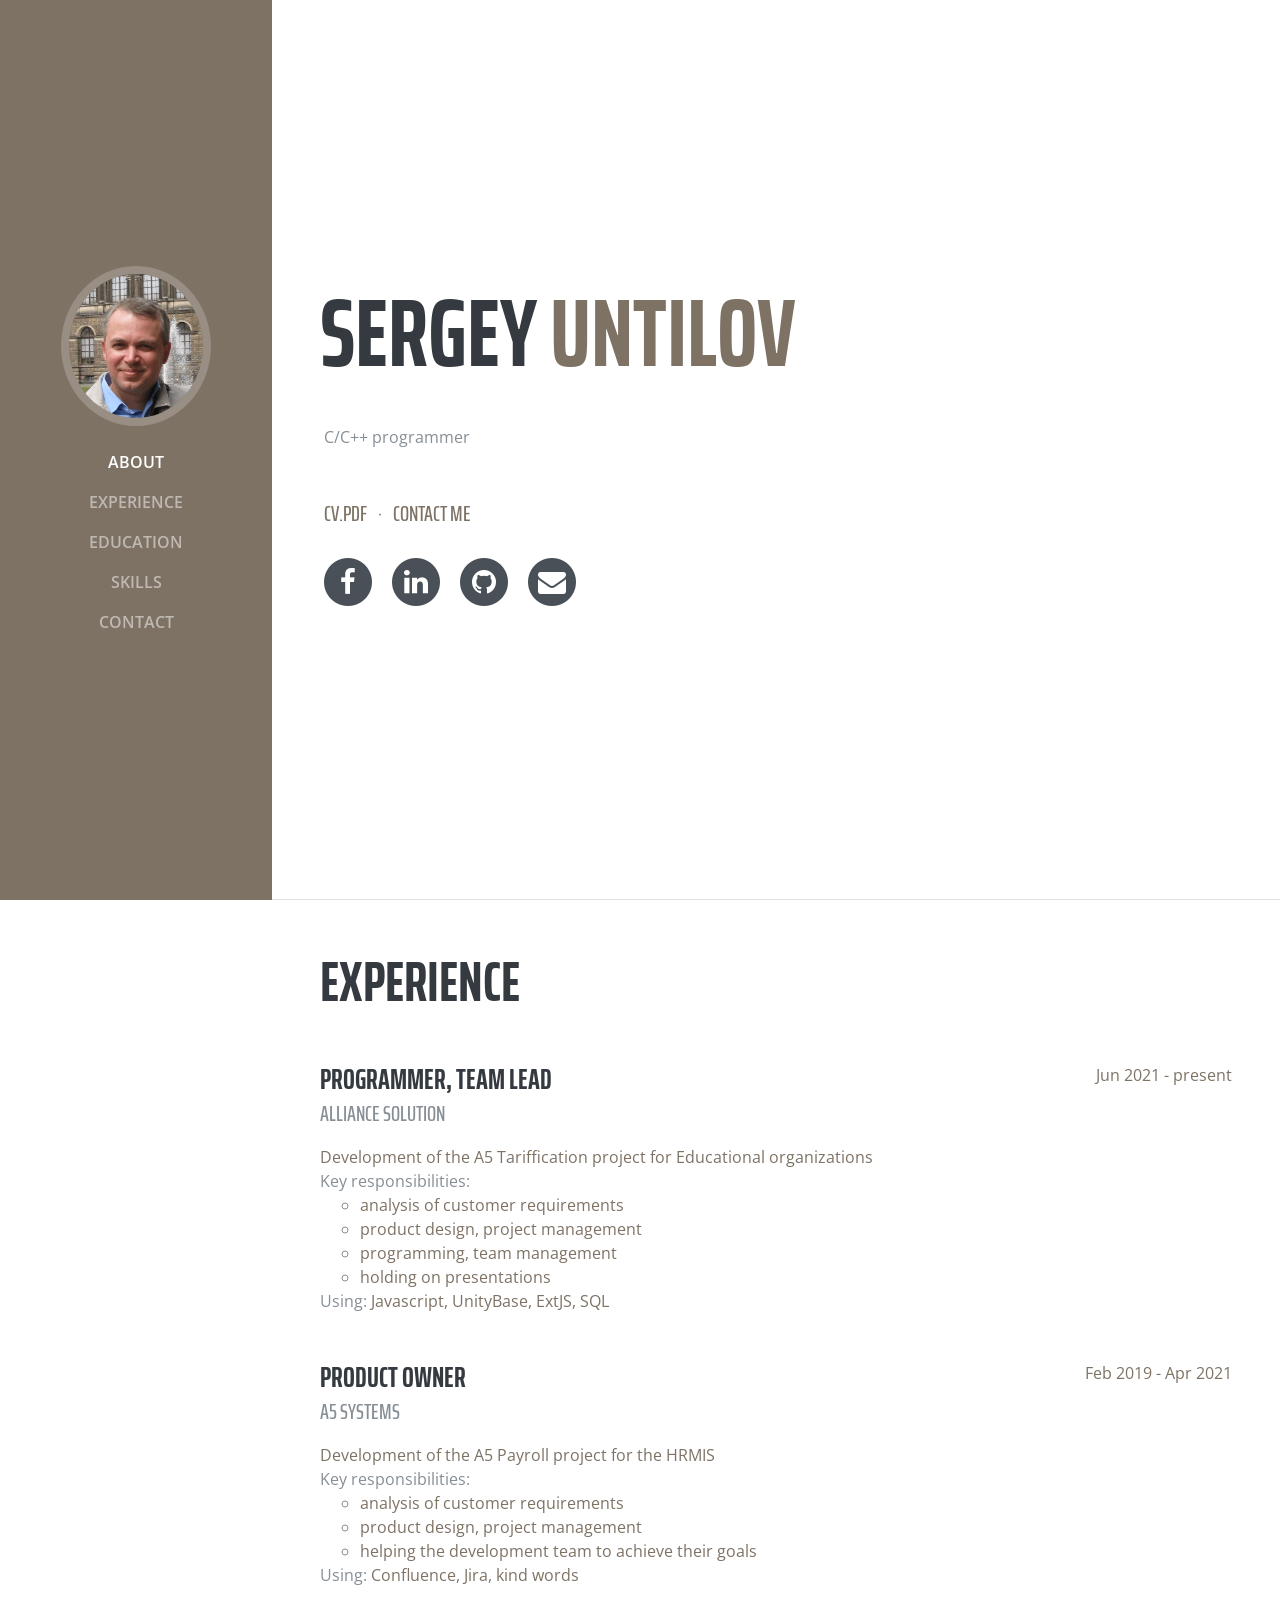
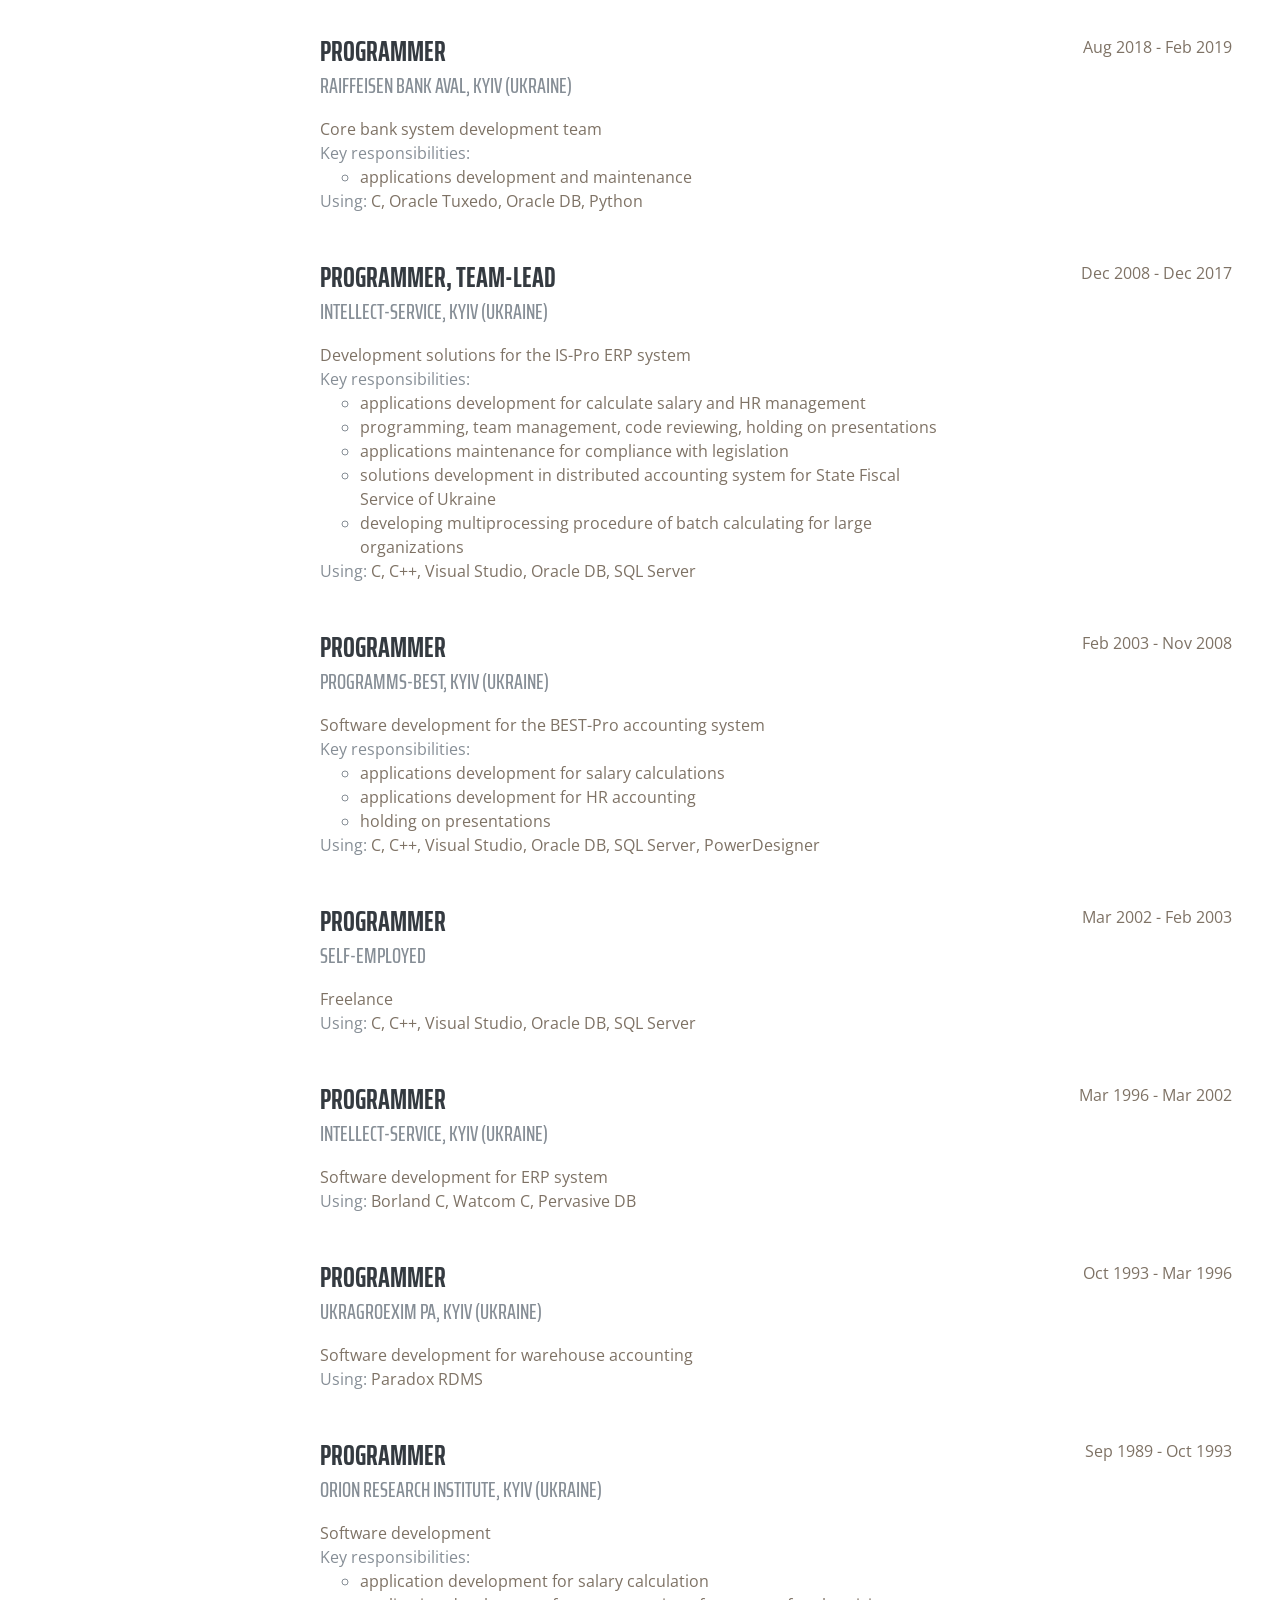
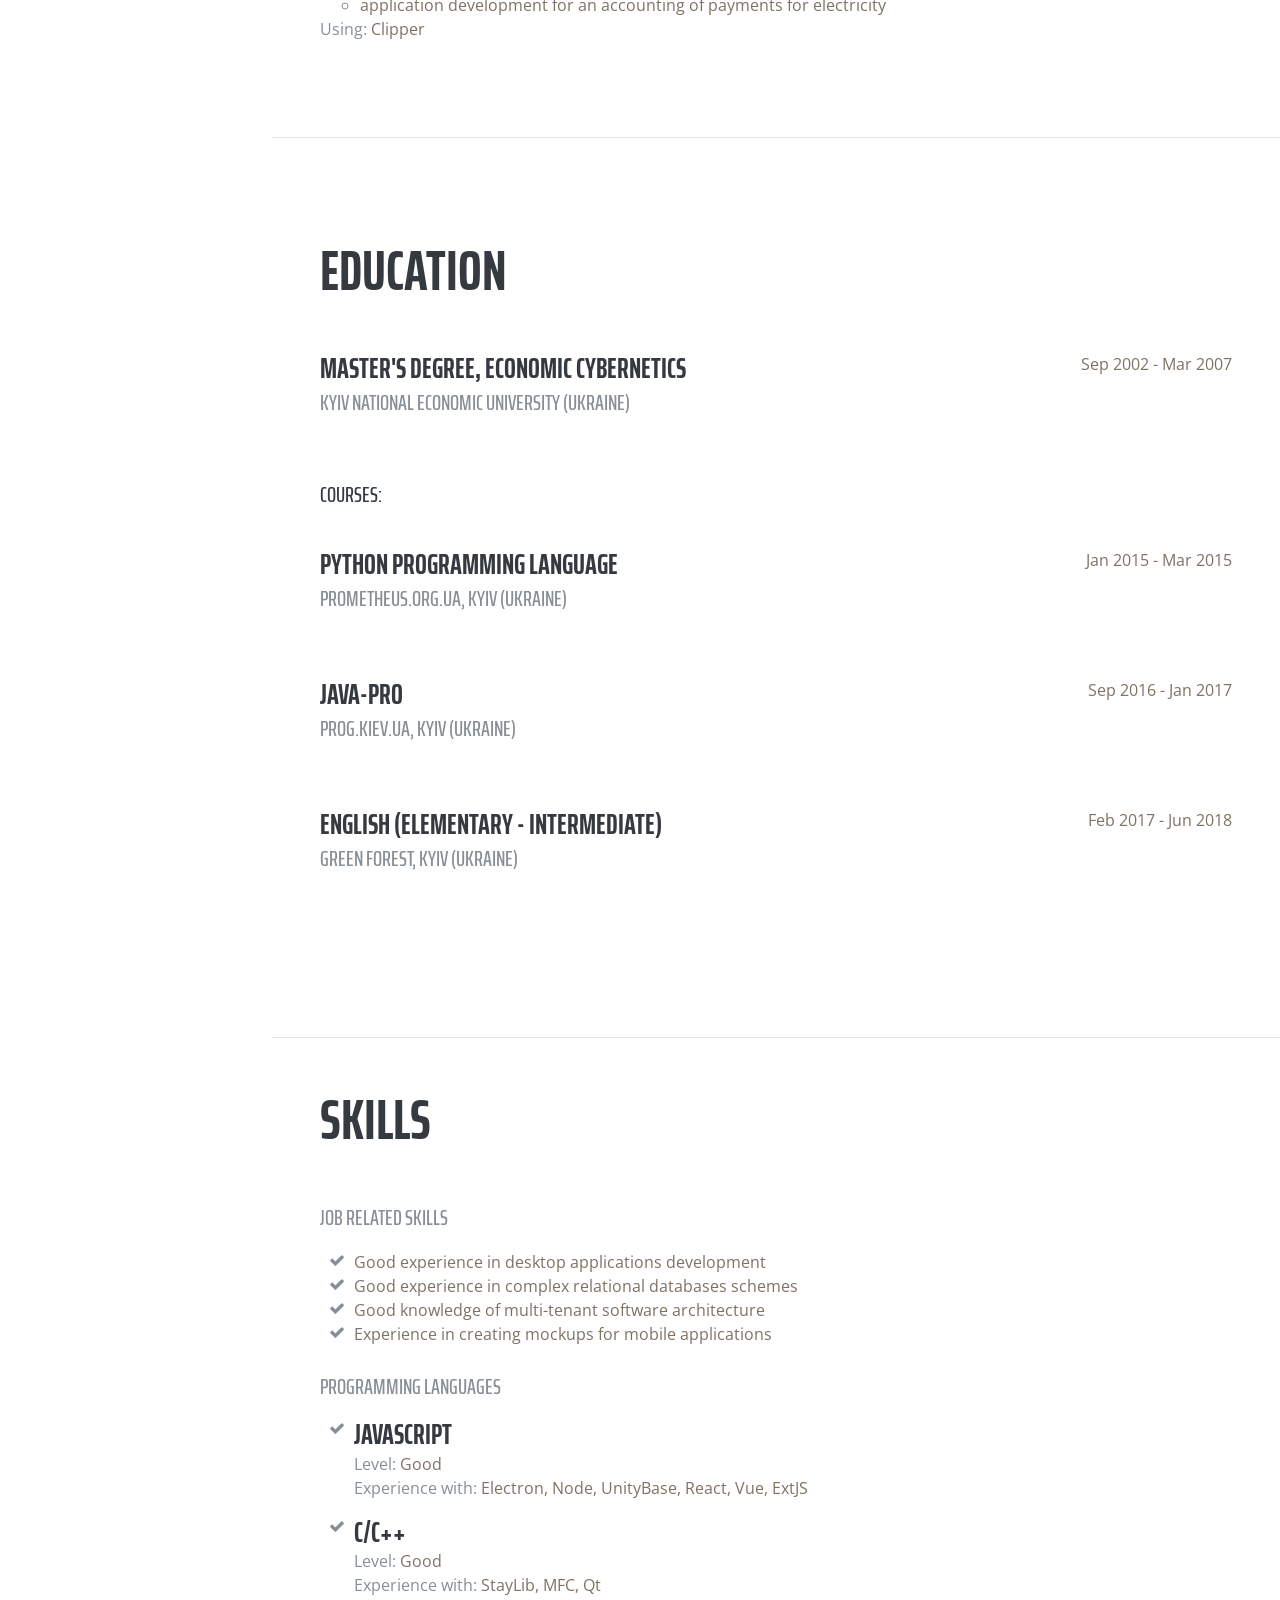
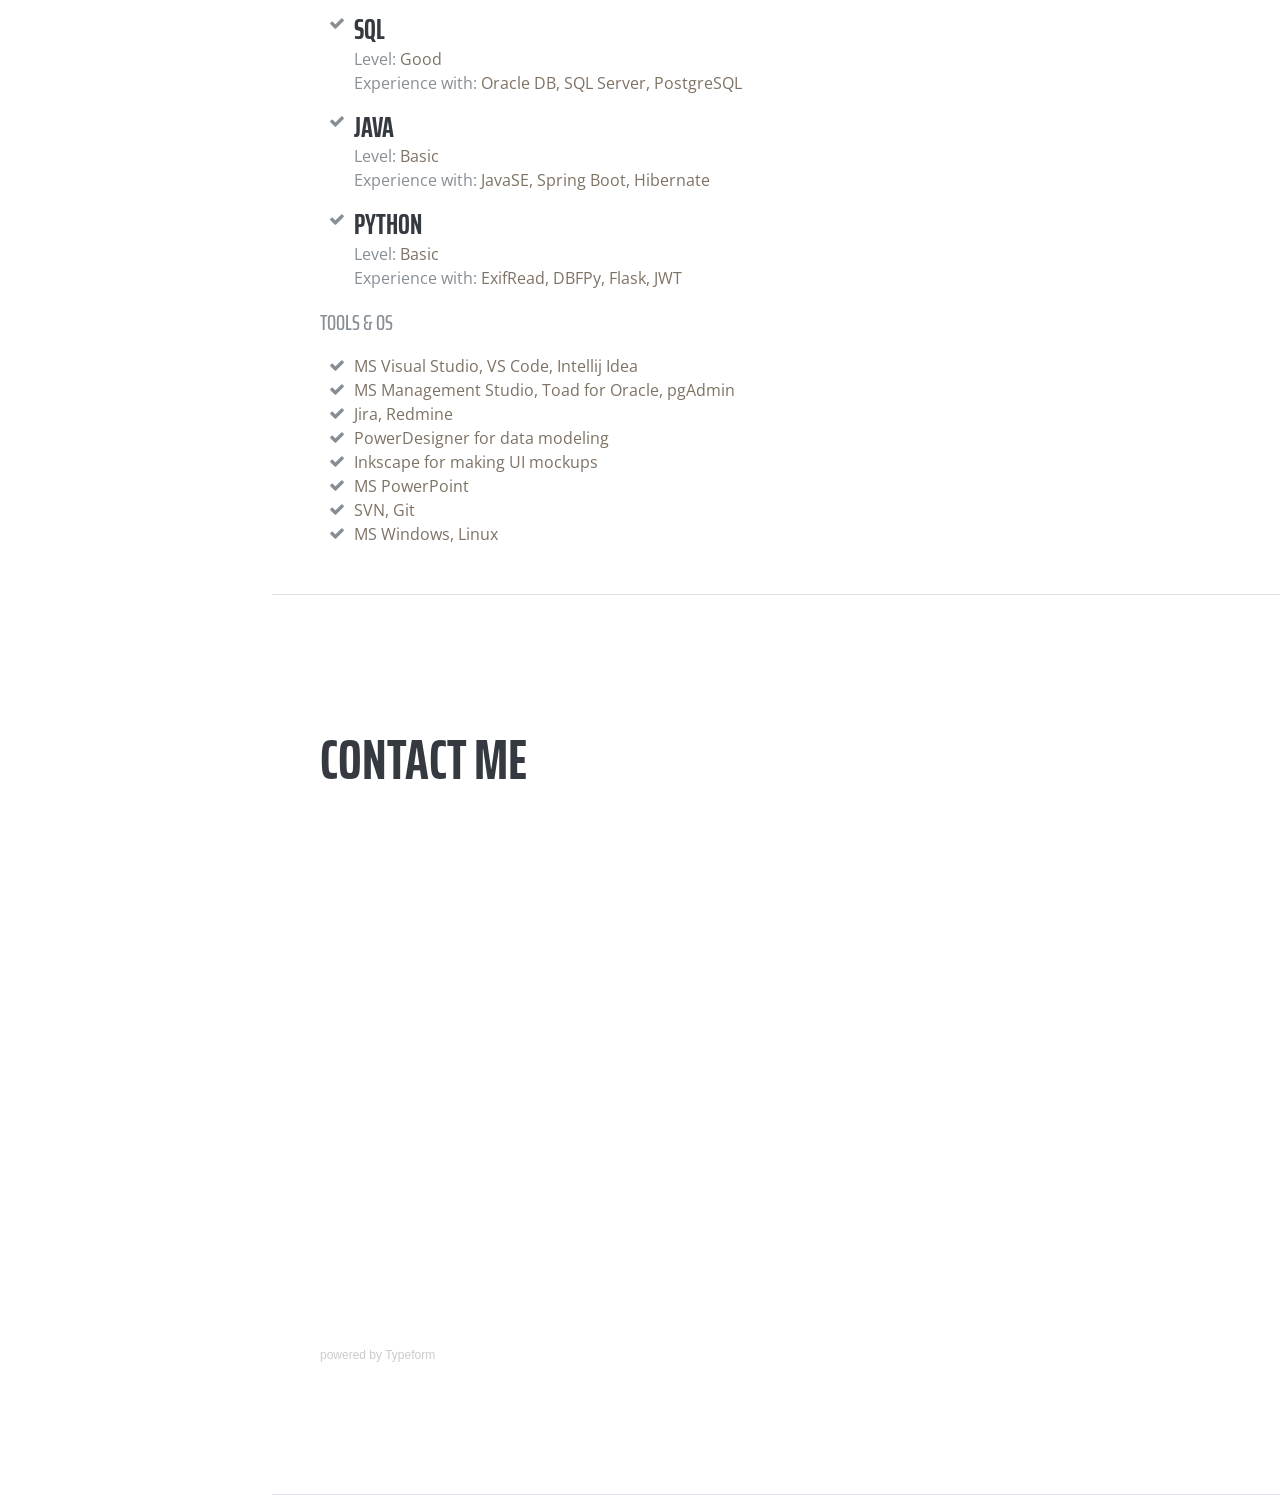
==== commit 09c34422: "JS" ====
--- a/index.html
+++ b/index.html
@@ -5,25 +5,25 @@
     })(window,document,'script','dataLayer','GTM-K4GFPJM');</script><script async="" src="https://www.googletagmanager.com/gtag/js?id=UA-122577171-1"></script><script>window.dataLayer = window.dataLayer || [];
       function gtag(){dataLayer.push(arguments);}
       gtag('js', new Date());
-      gtag('config', 'UA-122577171-1');</script><link rel="apple-touch-icon" sizes="57x57" href="/static/icons/apple-icon-57x57.png"><link rel="apple-touch-icon" sizes="60x60" href="/static/icons/apple-icon-60x60.png"><link rel="apple-touch-icon" sizes="72x72" href="/static/icons/apple-icon-72x72.png"><link rel="apple-touch-icon" sizes="76x76" href="/static/icons/apple-icon-76x76.png"><link rel="apple-touch-icon" sizes="114x114" href="/static/icons/apple-icon-114x114.png"><link rel="apple-touch-icon" sizes="120x120" href="/static/icons/apple-icon-120x120.png"><link rel="apple-touch-icon" sizes="144x144" href="/static/icons/apple-icon-144x144.png"><link rel="apple-touch-icon" sizes="152x152" href="/static/icons/apple-icon-152x152.png"><link rel="apple-touch-icon" sizes="180x180" href="/static/icons/apple-icon-180x180.png"><link rel="icon" type="image/png" sizes="192x192" href="/static/icons/android-icon-192x192.png"><link rel="icon" type="image/png" sizes="32x32" href="/static/icons/favicon-32x32.png"><link rel="icon" type="image/png" sizes="96x96" href="/static/icons/favicon-96x96.png"><link rel="icon" type="image/png" sizes="16x16" href="/static/icons/favicon-16x16.png"><link rel="manifest" href="/static/manifest.json"><meta name="msapplication-TileColor" content="#7E7265"><meta name="msapplication-TileImage" content="/static/icons/ms-icon-144x144.png"><meta name="theme-color" content="#7E7265"><meta name="google-site-verification" content="4tM4298CAxnBe1MMwkFOQWR-CspF3rhO7SQuJcDed5g"><link href="/static/css/app.40cc7ced54935c937480fe655c0b0158.css" rel="stylesheet"><style data-emotion=""></style><style type="text/css"></style><style data-emotion="">.css-1l99lqu{border-radius:0;display:block;height:2px;width:25px;position:absolute;right:6px;top:6px;}</style><style data-emotion="">.__typeform-embed-mobile-modal-open{overflow:hidden !important;position:fixed !important;top:0 !important;left:0 !important;right:0 !important;bottom:0 !important;}</style><style data-emotion="">@-webkit-keyframes animation-1x8af4x{10%{opacity:1;}25%{top:0;left:0;width:100%;height:100%;opacity:1;}70%{top:0;left:0;width:100%;height:100%;opacity:1;}100%{top:0;left:0;width:100%;height:100%;opacity:0;}}</style><style data-emotion="">@keyframes animation-1x8af4x{10%{opacity:1;}25%{top:0;left:0;width:100%;height:100%;opacity:1;}70%{top:0;left:0;width:100%;height:100%;opacity:1;}100%{top:0;left:0;width:100%;height:100%;opacity:0;}}</style><style data-emotion="">@-webkit-keyframes animation-1epwmca{100%{opacity:0;}75%{opacity:1;}25%{opacity:1;}0%{opacity:0;}}</style><style data-emotion="">@keyframes animation-1epwmca{100%{opacity:0;}75%{opacity:1;}25%{opacity:1;}0%{opacity:0;}}</style><style data-emotion="">.css-1o3fej{height:100%;position:relative;}</style><style data-emotion="">.css-1ig7ubs{height:100%;width:100%;overflow:hidden;background:transparent;}</style></head><body id="page-top"><noscript><iframe src="https://www.googletagmanager.com/ns.html?id=GTM-K4GFPJM" height=0 width=0 style=display:none;visibility:hidden></iframe></noscript><div class="main-wrapper"><nav id="sideNav" class="navbar navbar-expand-lg navbar-dark bg-primary fixed-top"><a href="#page-top" class="navbar-brand js-scroll-trigger"><span class="d-block d-lg-none">Sergey Untilov</span> <span class="d-none d-lg-block"><img src="/static/img/profile.f9b3e99.png" alt="" class="img-fluid img-profile rounded-circle mx-auto mb-2"></span></a> <button type="button" data-toggle="collapse" data-target="#navbarSupportedContent" aria-controls="navbarSupportedContent" aria-expanded="false" aria-label="Toggle navigation" class="navbar-toggler"><span class="navbar-toggler-icon"></span></button> <div id="navbarSupportedContent" class="collapse navbar-collapse"><ul class="navbar-nav"><li class="nav-item"><a href="#about" class="nav-link js-scroll-trigger">About</a></li> <li class="nav-item"><a href="#experience" class="nav-link js-scroll-trigger">Experience</a></li> <li class="nav-item"><a href="#education" class="nav-link js-scroll-trigger">Education</a></li> <li class="nav-item"><a href="#skills" class="nav-link js-scroll-trigger">Skills</a></li> <li class="nav-item"><a href="#contact" class="nav-link js-scroll-trigger">Contact</a></li></ul></div></nav> <div class="container-fluid p-0"><section id="about" class="resume-section p-3 p-lg-5 d-flex d-column"><div class="my-auto"><h1 class="mb-0">Sergey
+      gtag('config', 'UA-122577171-1');</script><link rel="apple-touch-icon" sizes="57x57" href="/static/icons/apple-icon-57x57.png"><link rel="apple-touch-icon" sizes="60x60" href="/static/icons/apple-icon-60x60.png"><link rel="apple-touch-icon" sizes="72x72" href="/static/icons/apple-icon-72x72.png"><link rel="apple-touch-icon" sizes="76x76" href="/static/icons/apple-icon-76x76.png"><link rel="apple-touch-icon" sizes="114x114" href="/static/icons/apple-icon-114x114.png"><link rel="apple-touch-icon" sizes="120x120" href="/static/icons/apple-icon-120x120.png"><link rel="apple-touch-icon" sizes="144x144" href="/static/icons/apple-icon-144x144.png"><link rel="apple-touch-icon" sizes="152x152" href="/static/icons/apple-icon-152x152.png"><link rel="apple-touch-icon" sizes="180x180" href="/static/icons/apple-icon-180x180.png"><link rel="icon" type="image/png" sizes="192x192" href="/static/icons/android-icon-192x192.png"><link rel="icon" type="image/png" sizes="32x32" href="/static/icons/favicon-32x32.png"><link rel="icon" type="image/png" sizes="96x96" href="/static/icons/favicon-96x96.png"><link rel="icon" type="image/png" sizes="16x16" href="/static/icons/favicon-16x16.png"><link rel="manifest" href="/static/manifest.json"><meta name="msapplication-TileColor" content="#7E7265"><meta name="msapplication-TileImage" content="/static/icons/ms-icon-144x144.png"><meta name="theme-color" content="#7E7265"><meta name="google-site-verification" content="4tM4298CAxnBe1MMwkFOQWR-CspF3rhO7SQuJcDed5g"><link href="/static/css/app.71bca5055fd7ffff05094cd2f1d479e7.css" rel="stylesheet"><style data-styled="active" data-styled-version="5.1.1"></style></head><body id="page-top"><noscript><iframe src="https://www.googletagmanager.com/ns.html?id=GTM-K4GFPJM" height=0 width=0 style=display:none;visibility:hidden></iframe></noscript><div class="main-wrapper"><nav id="sideNav" class="navbar navbar-expand-lg navbar-dark bg-primary fixed-top"><a href="#page-top" class="navbar-brand js-scroll-trigger"><span class="d-block d-lg-none">Sergey Untilov</span> <span class="d-none d-lg-block"><img src="/static/img/profile.f9b3e99.png" alt="" class="img-fluid img-profile rounded-circle mx-auto mb-2"></span></a> <button type="button" data-toggle="collapse" data-target="#navbarSupportedContent" aria-controls="navbarSupportedContent" aria-expanded="false" aria-label="Toggle navigation" class="navbar-toggler"><span class="navbar-toggler-icon"></span></button> <div id="navbarSupportedContent" class="collapse navbar-collapse"><ul class="navbar-nav"><li class="nav-item"><a href="#about" class="nav-link js-scroll-trigger">About</a></li> <li class="nav-item"><a href="#experience" class="nav-link js-scroll-trigger">Experience</a></li> <li class="nav-item"><a href="#education" class="nav-link js-scroll-trigger">Education</a></li> <li class="nav-item"><a href="#skills" class="nav-link js-scroll-trigger">Skills</a></li> <li class="nav-item"><a href="#contact" class="nav-link js-scroll-trigger">Contact</a></li></ul></div></nav> <div class="container-fluid p-0"><section id="about" class="resume-section p-3 p-lg-5 d-flex d-column"><div class="my-auto"><h1 class="mb-0">Sergey
           <span class="text-primary">Untilov</span></h1> <div class="subheading mb-5"></div> <p class="mb-5 ml-1">C/C++ programmer</p> <div class="subheading mb-4 ml-1"><a href="/static/files/CV-Europass-Untilov-EN.pdf" download="" class="mr-2">CV.PDF
-          </a> · <a href="/static/files/CV-Europass-Untilov-EN.doc" download="" class="ml-2 mr-2">CV.DOC
-          </a> · <a href="#contact" class="ml-2">CONTACT ME</a></div> <ul class="list-inline list-social-icons mb-0"><li class="list-inline-item"><a href="https://www.facebook.com/s.untilov" target="_blank"><span class="fa-stack fa-lg"><i class="fa fa-circle fa-stack-2x"></i> <i class="fa fa-facebook fa-stack-1x fa-inverse"></i></span></a></li> <li class="list-inline-item"><a href="https://www.linkedin.com/in/sergeyuntilov" target="_blank"><span class="fa-stack fa-lg"><i class="fa fa-circle fa-stack-2x"></i> <i class="fa fa-linkedin fa-stack-1x fa-inverse"></i></span></a></li> <li class="list-inline-item"><a href="https://github.com/sergey-untilov" target="_blank"><span class="fa-stack fa-lg"><i class="fa fa-circle fa-stack-2x"></i> <i class="fa fa-github fa-stack-1x fa-inverse"></i></span></a></li> <li class="list-inline-item"><a href="mailto:s.untilov@gmail.com"><span class="fa-stack fa-lg"><i class="fa fa-circle fa-stack-2x"></i> <i class="fa fa-envelope fa-stack-1x fa-inverse"></i></span></a></li></ul></div></section> <section id="experience" class="resume-section p-3 p-lg-5 d-flex flex-column"><div class="my-auto"><h2 class="mb-5">Experience</h2> <ul id="experience_list" class="hide-bullets"><li><div class="resume-item d-flex flex-column flex-md-row mb-5"><div class="resume-content mr-auto"><h3 class="mb-0">Product owner</h3> <div class="subheading mb-3">A5 Systems</div> <span class="text-primary">Development of the A5 Payroll project for the HRMIS</span> <div><div>Key responsibilities:</div> <ul id="responsibilities"><li><span class="text-primary">analysis of customer requirements</span></li><li><span class="text-primary">product design, project management</span></li><li><span class="text-primary">helping the development team to achieve their goals</span></li></ul></div>
-                Using: <span class="text-primary">Confluence, Jira, kind words</span></div> <div class="resume-date text-md-right"><span class="text-primary">Feb 2019 - Present</span></div></div></li><li><div class="resume-item d-flex flex-column flex-md-row mb-5"><div class="resume-content mr-auto"><h3 class="mb-0">Programmer</h3> <div class="subheading mb-3">Raiffeisen Bank Aval, Kyiv (Ukraine)</div> <span class="text-primary">Core bank system development team</span> <div><div>Key responsibilities:</div> <ul id="responsibilities"><li><span class="text-primary">applications development and maintenance</span></li></ul></div>
-                Using: <span class="text-primary">C, Oracle Tuxedo, Oracle DB</span></div> <div class="resume-date text-md-right"><span class="text-primary">Aug 2018 - Feb 2019</span></div></div></li><li><div class="resume-item d-flex flex-column flex-md-row mb-5"><div class="resume-content mr-auto"><h3 class="mb-0">Programmer, team-lead</h3> <div class="subheading mb-3">Intellect-Service, Kyiv (Ukraine)</div> <span class="text-primary">Development solutions for the IS-Pro ERP system</span> <div><div>Key responsibilities:</div> <ul id="responsibilities"><li><span class="text-primary">applications development for calculate salary and HR management</span></li><li><span class="text-primary">programming, team management, code reviewing, holding on presentations</span></li><li><span class="text-primary">applications maintenance for compliance with legislation</span></li><li><span class="text-primary">solutions development in distributed accounting system for State Fiscal Service of Ukraine</span></li><li><span class="text-primary">developing multiprocessing procedure of batch calculating for large organizations</span></li></ul></div>
+          </a> · <a href="#contact" class="ml-2">CONTACT ME</a></div> <ul class="list-inline list-social-icons mb-0"><li class="list-inline-item"><a href="https://www.facebook.com/s.untilov" target="_blank"><span class="fa-stack fa-lg"><i class="fa fa-circle fa-stack-2x"></i> <i class="fa fa-facebook fa-stack-1x fa-inverse"></i></span></a></li> <li class="list-inline-item"><a href="https://www.linkedin.com/in/sergeyuntilov" target="_blank"><span class="fa-stack fa-lg"><i class="fa fa-circle fa-stack-2x"></i> <i class="fa fa-linkedin fa-stack-1x fa-inverse"></i></span></a></li> <li class="list-inline-item"><a href="https://github.com/sergey-untilov" target="_blank"><span class="fa-stack fa-lg"><i class="fa fa-circle fa-stack-2x"></i> <i class="fa fa-github fa-stack-1x fa-inverse"></i></span></a></li> <li class="list-inline-item"><a href="mailto:s.untilov@gmail.com"><span class="fa-stack fa-lg"><i class="fa fa-circle fa-stack-2x"></i> <i class="fa fa-envelope fa-stack-1x fa-inverse"></i></span></a></li></ul></div></section> <section id="experience" class="resume-section p-3 p-lg-5 d-flex flex-column"><div class="my-auto"><h2 class="mb-5">Experience</h2> <ul id="experience_list" class="hide-bullets"><li><div class="resume-item d-flex flex-column flex-md-row mb-5"><div class="resume-content mr-auto"><h3 class="mb-0">Programmer, Team lead</h3> <div class="subheading mb-3">Alliance Solution</div> <span class="text-primary">Development of the A5 Tariffication project for Educational organizations</span> <div><div>Key responsibilities:</div> <ul id="responsibilities"><li><span class="text-primary">analysis of customer requirements</span></li><li><span class="text-primary">product design, project management</span></li><li><span class="text-primary">programming, team management</span></li><li><span class="text-primary">holding on presentations</span></li></ul></div>
+                Using: <span class="text-primary">Javascript, UnityBase, ExtJS, SQL</span></div> <div class="resume-date text-md-right"><span class="text-primary">Jun 2021 - present</span></div></div></li><li><div class="resume-item d-flex flex-column flex-md-row mb-5"><div class="resume-content mr-auto"><h3 class="mb-0">Product owner</h3> <div class="subheading mb-3">A5 Systems</div> <span class="text-primary">Development of the A5 Payroll project for the HRMIS</span> <div><div>Key responsibilities:</div> <ul id="responsibilities"><li><span class="text-primary">analysis of customer requirements</span></li><li><span class="text-primary">product design, project management</span></li><li><span class="text-primary">helping the development team to achieve their goals</span></li></ul></div>
+                Using: <span class="text-primary">Confluence, Jira, kind words</span></div> <div class="resume-date text-md-right"><span class="text-primary">Feb 2019 - Apr 2021</span></div></div></li><li><div class="resume-item d-flex flex-column flex-md-row mb-5"><div class="resume-content mr-auto"><h3 class="mb-0">Programmer</h3> <div class="subheading mb-3">Raiffeisen Bank Aval, Kyiv (Ukraine)</div> <span class="text-primary">Core bank system development team</span> <div><div>Key responsibilities:</div> <ul id="responsibilities"><li><span class="text-primary">applications development and maintenance</span></li></ul></div>
+                Using: <span class="text-primary">C, Oracle Tuxedo, Oracle DB, Python</span></div> <div class="resume-date text-md-right"><span class="text-primary">Aug 2018 - Feb 2019</span></div></div></li><li><div class="resume-item d-flex flex-column flex-md-row mb-5"><div class="resume-content mr-auto"><h3 class="mb-0">Programmer, team-lead</h3> <div class="subheading mb-3">Intellect-Service, Kyiv (Ukraine)</div> <span class="text-primary">Development solutions for the IS-Pro ERP system</span> <div><div>Key responsibilities:</div> <ul id="responsibilities"><li><span class="text-primary">applications development for calculate salary and HR management</span></li><li><span class="text-primary">programming, team management, code reviewing, holding on presentations</span></li><li><span class="text-primary">applications maintenance for compliance with legislation</span></li><li><span class="text-primary">solutions development in distributed accounting system for State Fiscal Service of Ukraine</span></li><li><span class="text-primary">developing multiprocessing procedure of batch calculating for large organizations</span></li></ul></div>
                 Using: <span class="text-primary">C, C++, Visual Studio, Oracle DB, SQL Server</span></div> <div class="resume-date text-md-right"><span class="text-primary">Dec 2008 - Dec 2017</span></div></div></li><li><div class="resume-item d-flex flex-column flex-md-row mb-5"><div class="resume-content mr-auto"><h3 class="mb-0">Programmer</h3> <div class="subheading mb-3">Programms-BEST, Kyiv (Ukraine)</div> <span class="text-primary">Software development for the BEST-Pro accounting system</span> <div><div>Key responsibilities:</div> <ul id="responsibilities"><li><span class="text-primary">applications development for salary calculations</span></li><li><span class="text-primary">applications development for HR accounting</span></li><li><span class="text-primary">holding on presentations</span></li></ul></div>
                 Using: <span class="text-primary">C, C++, Visual Studio, Oracle DB, SQL Server, PowerDesigner</span></div> <div class="resume-date text-md-right"><span class="text-primary">Feb 2003 - Nov 2008</span></div></div></li><li><div class="resume-item d-flex flex-column flex-md-row mb-5"><div class="resume-content mr-auto"><h3 class="mb-0">Programmer</h3> <div class="subheading mb-3">Self-employed</div> <span class="text-primary">Freelance</span> <div><!----> <ul id="responsibilities"></ul></div>
                 Using: <span class="text-primary">C, C++, Visual Studio, Oracle DB, SQL Server</span></div> <div class="resume-date text-md-right"><span class="text-primary">Mar 2002 - Feb 2003</span></div></div></li><li><div class="resume-item d-flex flex-column flex-md-row mb-5"><div class="resume-content mr-auto"><h3 class="mb-0">Programmer</h3> <div class="subheading mb-3">Intellect-Service, Kyiv (Ukraine)</div> <span class="text-primary">Software development for ERP system</span> <div><!----> <ul id="responsibilities"></ul></div>
                 Using: <span class="text-primary">Borland C, Watcom C, Pervasive DB</span></div> <div class="resume-date text-md-right"><span class="text-primary">Mar 1996 - Mar 2002</span></div></div></li><li><div class="resume-item d-flex flex-column flex-md-row mb-5"><div class="resume-content mr-auto"><h3 class="mb-0">Programmer</h3> <div class="subheading mb-3">UkrAgroExim PA, Kyiv (Ukraine)</div> <span class="text-primary">Software development for warehouse accounting</span> <div><!----> <ul id="responsibilities"></ul></div>
                 Using: <span class="text-primary">Paradox RDMS</span></div> <div class="resume-date text-md-right"><span class="text-primary">Oct 1993 - Mar 1996</span></div></div></li><li><div class="resume-item d-flex flex-column flex-md-row mb-5"><div class="resume-content mr-auto"><h3 class="mb-0">Programmer</h3> <div class="subheading mb-3">Orion Research Institute, Kyiv (Ukraine)</div> <span class="text-primary">Software development</span> <div><div>Key responsibilities:</div> <ul id="responsibilities"><li><span class="text-primary">application development&nbsp;for salary calculation</span></li><li><span class="text-primary">application development for an&nbsp;accounting of payments for electricity</span></li></ul></div>
-                Using: <span class="text-primary">Clipper</span></div> <div class="resume-date text-md-right"><span class="text-primary">Sep 1989 - Oct 1993</span></div></div></li></ul></div></section> <section id="education" class="resume-section p-3 p-lg-5 d-flex flex-column"><div class="my-auto"><h2 class="mb-5">Education</h2> <div class="resume-item d-flex flex-column flex-md-row mb-5"><div class="resume-content mr-auto"><h3 class="mb-0">Master's degree, Economic Cybernetics</h3> <div class="subheading mb-3">Kyiv National Economic University (Ukraine)</div></div> <div class="resume-date text-md-right"><span class="text-primary">Sep 2002 - Mar 2007</span></div></div> <h4 class="subheading mb-3">Courses:</h4> <br> <ul id="courses_list" class="hide-bullets"><li><div class="resume-item d-flex flex-column flex-md-row mb-5"><div class="resume-content mr-auto"><h3 class="mb-0">Python programming language</h3> <div class="subheading mb-3">prometheus.org.ua, Kyiv (Ukraine)</div></div> <div class="resume-date text-md-right"><span class="text-primary">Jan 2015 - Mar 2015</span></div></div></li><li><div class="resume-item d-flex flex-column flex-md-row mb-5"><div class="resume-content mr-auto"><h3 class="mb-0">Java-Pro</h3> <div class="subheading mb-3">Prog.kiev.ua, Kyiv (Ukraine)</div></div> <div class="resume-date text-md-right"><span class="text-primary">Sep 2016 - Jan 2017</span></div></div></li><li><div class="resume-item d-flex flex-column flex-md-row mb-5"><div class="resume-content mr-auto"><h3 class="mb-0">English (elementary - intermediate)</h3> <div class="subheading mb-3">Green Forest, Kyiv (Ukraine)</div></div> <div class="resume-date text-md-right"><span class="text-primary">Feb 2017 - Jun 2018</span></div></div></li></ul></div></section> <section id="skills" class="resume-section p-3 p-lg-5 d-flex flex-column"><div class="my-auto"><h2 class="mb-5">Skills</h2> <div class="subheading mb-3">Job related skills</div> <ul class="fa-ul mb-0 hide-bullets"><li><i class="fa-li fa fa-check"></i> <span class="text-primary">Good experience in desktop applications development</span></li><li><i class="fa-li fa fa-check"></i> <span class="text-primary">Good experience in complex relational databases schemes</span></li><li><i class="fa-li fa fa-check"></i> <span class="text-primary">Good knowledge of multi-tenant software architecture</span></li><li><i class="fa-li fa fa-check"></i> <span class="text-primary">Experience in creating mockups for mobile applications</span></li></ul> <br> <div class="subheading mb-3">Programming Languages</div> <ul class="fa-ul mb-0 hide-bullets"><li><i class="fa-li fa fa-check"></i> <h3 class="mb-0">C/C++</h3>
-            Level: <span class="text-primary">Excellent</span> <p>Experience with: <span class="text-primary">StayLib, MFC, Qt</span></p></li><li><i class="fa-li fa fa-check"></i> <h3 class="mb-0">SQL</h3>
+                Using: <span class="text-primary">Clipper</span></div> <div class="resume-date text-md-right"><span class="text-primary">Sep 1989 - Oct 1993</span></div></div></li></ul></div></section> <section id="education" class="resume-section p-3 p-lg-5 d-flex flex-column"><div class="my-auto"><h2 class="mb-5">Education</h2> <div class="resume-item d-flex flex-column flex-md-row mb-5"><div class="resume-content mr-auto"><h3 class="mb-0">Master's degree, Economic Cybernetics</h3> <div class="subheading mb-3">Kyiv National Economic University (Ukraine)</div></div> <div class="resume-date text-md-right"><span class="text-primary">Sep 2002 - Mar 2007</span></div></div> <h4 class="subheading mb-3">Courses:</h4> <br> <ul id="courses_list" class="hide-bullets"><li><div class="resume-item d-flex flex-column flex-md-row mb-5"><div class="resume-content mr-auto"><h3 class="mb-0">Python programming language</h3> <div class="subheading mb-3">prometheus.org.ua, Kyiv (Ukraine)</div></div> <div class="resume-date text-md-right"><span class="text-primary">Jan 2015 - Mar 2015</span></div></div></li><li><div class="resume-item d-flex flex-column flex-md-row mb-5"><div class="resume-content mr-auto"><h3 class="mb-0">Java-Pro</h3> <div class="subheading mb-3">Prog.kiev.ua, Kyiv (Ukraine)</div></div> <div class="resume-date text-md-right"><span class="text-primary">Sep 2016 - Jan 2017</span></div></div></li><li><div class="resume-item d-flex flex-column flex-md-row mb-5"><div class="resume-content mr-auto"><h3 class="mb-0">English (elementary - intermediate)</h3> <div class="subheading mb-3">Green Forest, Kyiv (Ukraine)</div></div> <div class="resume-date text-md-right"><span class="text-primary">Feb 2017 - Jun 2018</span></div></div></li></ul></div></section> <section id="skills" class="resume-section p-3 p-lg-5 d-flex flex-column"><div class="my-auto"><h2 class="mb-5">Skills</h2> <div class="subheading mb-3">Job related skills</div> <ul class="fa-ul mb-0 hide-bullets"><li><i class="fa-li fa fa-check"></i> <span class="text-primary">Good experience in desktop applications development</span></li><li><i class="fa-li fa fa-check"></i> <span class="text-primary">Good experience in complex relational databases schemes</span></li><li><i class="fa-li fa fa-check"></i> <span class="text-primary">Good knowledge of multi-tenant software architecture</span></li><li><i class="fa-li fa fa-check"></i> <span class="text-primary">Experience in creating mockups for mobile applications</span></li></ul> <br> <div class="subheading mb-3">Programming Languages</div> <ul class="fa-ul mb-0 hide-bullets"><li><i class="fa-li fa fa-check"></i> <h3 class="mb-0">JavaScript</h3>
+            Level: <span class="text-primary">Good</span> <p>Experience with: <span class="text-primary">Electron, Node, UnityBase, React, Vue, ExtJS</span></p></li><li><i class="fa-li fa fa-check"></i> <h3 class="mb-0">C/C++</h3>
+            Level: <span class="text-primary">Good</span> <p>Experience with: <span class="text-primary">StayLib, MFC, Qt</span></p></li><li><i class="fa-li fa fa-check"></i> <h3 class="mb-0">SQL</h3>
             Level: <span class="text-primary">Good</span> <p>Experience with: <span class="text-primary">Oracle DB, SQL Server, PostgreSQL</span></p></li><li><i class="fa-li fa fa-check"></i> <h3 class="mb-0">Java</h3>
             Level: <span class="text-primary">Basic</span> <p>Experience with: <span class="text-primary">JavaSE, Spring Boot, Hibernate</span></p></li><li><i class="fa-li fa fa-check"></i> <h3 class="mb-0">Python</h3>
-            Level: <span class="text-primary">Basic</span> <p>Experience with: <span class="text-primary">ExifRead, DBFPy, Flask, JWT</span></p></li><li><i class="fa-li fa fa-check"></i> <h3 class="mb-0">JavaScript</h3>
-            Level: <span class="text-primary">Basic</span> <p>Experience with: <span class="text-primary">VueJS, Vuetify, JWT, PWA</span></p></li></ul> <div class="subheading mb-3">Tools &amp; OS</div> <ul class="fa-ul mb-0 hide-bullets"><li><i class="fa-li fa fa-check"></i> <span class="text-primary">MS Visual Studio, VS Code, Intellij Idea</span></li><li><i class="fa-li fa fa-check"></i> <span class="text-primary">MS Management Studio, Toad for Oracle, pgAdmin</span></li><li><i class="fa-li fa fa-check"></i> <span class="text-primary">Jira, Redmine</span></li><li><i class="fa-li fa fa-check"></i> <span class="text-primary">PowerDesigner for data modeling</span></li><li><i class="fa-li fa fa-check"></i> <span class="text-primary">Inkscape for making UI mockups</span></li><li><i class="fa-li fa fa-check"></i> <span class="text-primary">MS PowerPoint</span></li><li><i class="fa-li fa fa-check"></i> <span class="text-primary">SVN, Git</span></li><li><i class="fa-li fa fa-check"></i> <span class="text-primary">MS Windows, Linux</span></li></ul></div></section> <section id="contact" class="resume-section p-3 p-lg-5 d-flex flex-column"><div class="my-auto"><h2 class="mb-5">Contact me</h2> <div data-url="https://sergeyuntilov.typeform.com/to/r9BRJ3" class="typeform-widget" style="width: 100%; height: 500px;"><div class="css-1o3fej e12baen60"><div class="css-1ig7ubs e12baen62"><iframe frameborder="0" height="100%" src="https://sergeyuntilov.typeform.com/to/r9BRJ3?typeform-embed=embed-widget&amp;typeform-embed-id=1nw5d" width="100%" data-qa="iframe" style="border: 0px;"></iframe></div></div></div> <div style="font-family: sans-serif; font-size: 12px; color: rgb(153, 153, 153); opacity: 0.5; padding-top: 5px;">
+            Level: <span class="text-primary">Basic</span> <p>Experience with: <span class="text-primary">ExifRead, DBFPy, Flask, JWT</span></p></li></ul> <div class="subheading mb-3">Tools &amp; OS</div> <ul class="fa-ul mb-0 hide-bullets"><li><i class="fa-li fa fa-check"></i> <span class="text-primary">MS Visual Studio, VS Code, Intellij Idea</span></li><li><i class="fa-li fa fa-check"></i> <span class="text-primary">MS Management Studio, Toad for Oracle, pgAdmin</span></li><li><i class="fa-li fa fa-check"></i> <span class="text-primary">Jira, Redmine</span></li><li><i class="fa-li fa fa-check"></i> <span class="text-primary">PowerDesigner for data modeling</span></li><li><i class="fa-li fa fa-check"></i> <span class="text-primary">Inkscape for making UI mockups</span></li><li><i class="fa-li fa fa-check"></i> <span class="text-primary">MS PowerPoint</span></li><li><i class="fa-li fa fa-check"></i> <span class="text-primary">SVN, Git</span></li><li><i class="fa-li fa fa-check"></i> <span class="text-primary">MS Windows, Linux</span></li></ul></div></section> <section id="contact" class="resume-section p-3 p-lg-5 d-flex flex-column"><div class="my-auto"><h2 class="mb-5">Contact me</h2> <div data-url="https://sergeyuntilov.typeform.com/to/r9BRJ3" class="typeform-widget" style="width: 100%; height: 500px;"><div class="widget__WidgetWrapper-sc-1rxjz1n-0 NwqzB"><div class="widget__IframeWrapper-sc-1rxjz1n-2 cKLpKc"><iframe frameborder="0" height="100%" src="https://sergeyuntilov.typeform.com/to/r9BRJ3?typeform-embed=embed-widget&amp;typeform-source=localhost&amp;typeform-medium=embed-sdk&amp;typeform-embed-id=t655r" width="100%" allow="camera; microphone; autoplay; encrypted-media; fullscreen;" data-qa="iframe" title="typeform-embed" style="border: 0px; transform: rotateZ(0deg);"></iframe></div></div></div> <div style="font-family: sans-serif; font-size: 12px; color: rgb(153, 153, 153); opacity: 0.5; padding-top: 5px;">
               powered by
-              <a href="https://admin.typeform.com/signup?utm_campaign=r9BRJ3&amp;utm_source=typeform.com-12347014-Basic&amp;utm_medium=typeform&amp;utm_content=typeform-embedded-poweredbytypeform&amp;utm_term=EN" target="_blank" style="color: rgb(153, 153, 153);">Typeform</a></div></div></section></div></div><script type="text/javascript" src="/static/js/manifest.2ae2e69a05c33dfc65f8.js"></script><script type="text/javascript" src="/static/js/vendor.700bb81cd295bfb998b9.js"></script><script type="text/javascript" src="/static/js/app.b3f69c4568be32fd6b02.js"></script><script>(function() {
+              <a href="https://admin.typeform.com/signup?utm_campaign=r9BRJ3&amp;utm_source=typeform.com-12347014-Basic&amp;utm_medium=typeform&amp;utm_content=typeform-embedded-poweredbytypeform&amp;utm_term=EN" target="_blank" style="color: rgb(153, 153, 153);">Typeform</a></div></div></section></div></div><script type="text/javascript" src="/static/js/manifest.2ae2e69a05c33dfc65f8.js"></script><script type="text/javascript" src="/static/js/vendor.700bb81cd295bfb998b9.js"></script><script type="text/javascript" src="/static/js/app.f923ae471b291389c970.js"></script><script>(function() {
       var qs, js, q, s, d=document, gi=d.getElementById, ce=d.createElement,
           gt=d.getElementsByTagName, id="typef_orm",
           b="https://embed.typeform.com/";
@@ -34,4 +34,4 @@
         q=gt.call(d,"script")[0];
         q.parentNode.insertBefore(js,q);
       }
-    })()</script></body></html>+    })()</script><div></div></body></html>
--- a/static/css/app.71bca5055fd7ffff05094cd2f1d479e7.css
+++ b/static/css/app.71bca5055fd7ffff05094cd2f1d479e7.css
@@ -0,0 +1,456 @@
+
+
+
+
+
+
+
+
+
+
+
+
+
+
+
+
+
+
+
+
+
+
+
+
+
+
+
+
+
+
+
+
+
+
+
+
+
+
+
+
+
+
+
+
+
+
+
+
+
+
+
+
+
+
+
+
+
+
+
+
+
+
+
+
+
+
+
+
+
+
+
+
+
+
+
+
+
+
+
+
+
+
+
+
+
+
+
+
+
+
+
+
+
+
+
+
+
+
+
+
+
+
+
+
+
+
+
+
+
+
+
+
+
+
+
+
+
+
+
+
+
+
+
+
+
+
+
+
+
+
+
+
+
+
+
+
+
+
+
+
+
+
+
+
+
+
+
+
+
+
+
+
+
+
+
+
+
+
+
+
+
+
+
+
+
+
+
+
+
+
+
+
+
+
+
+
+
+
+
+
+
+
+
+
+
+
+
+
+
+
+
+
+
+
+
+
+
+
+
+
+
+
+
+
+
+
+
+
+
+
+
+
+
+
+
+
+
+
+
+
+
+
+
+
+
+
+
+
+
+
+
+
+
+
+
+
+
+
+
+
+
+
+
+
+
+
+
+
+
+
+
+
+
+
+
+
+
+
+
+
+
+
+
+
+
+
+
+
+
+
+
+
+
+
+
+
+
+
+
+
+
+
+
+
+
+
+
+
+
+
+
+
+
+
+
+
+
+
+
+
+
+
+
+
+
+
+
+
+
+
+
+
+
+
+
+
+
+
+
+
+
+
+
+
+
+
+
+
+
+
+
+
+
+
+
+
+
+
+
+
+
+
+
+
+
+
+
+
+
+
+
+
+
+
+
+
+
+
+
+
+
+
+
+
+
+
+
+
+
+
+
+
+
+
+
+
+
+
+
+
+
+
+
+
+
+
+
+
+
+
+
+
+
+
+
+
+
+
+
+
+
+
+
+
+
+
+
+
+
+
+
+
+
+
+
+
+
+
+
+
+
+
+
+
+
+
+
+
+
+
+
+
+
+
+
+
+
+
+
+
+
+
+
+/*!
+ * Bootstrap v4.3.1 (https://getbootstrap.com/)
+ * Copyright 2011-2019 The Bootstrap Authors
+ * Copyright 2011-2019 Twitter, Inc.
+ * Licensed under MIT (https://github.com/twbs/bootstrap/blob/master/LICENSE)
+ */:root{--blue:#007bff;--indigo:#6610f2;--purple:#6f42c1;--pink:#e83e8c;--red:#dc3545;--orange:#fd7e14;--yellow:#ffc107;--green:#28a745;--teal:#20c997;--cyan:#17a2b8;--white:#fff;--gray:#6c757d;--gray-dark:#343a40;--primary:#007bff;--secondary:#6c757d;--success:#28a745;--info:#17a2b8;--warning:#ffc107;--danger:#dc3545;--light:#f8f9fa;--dark:#343a40;--breakpoint-xs:0;--breakpoint-sm:576px;--breakpoint-md:768px;--breakpoint-lg:992px;--breakpoint-xl:1200px;--font-family-sans-serif:-apple-system,BlinkMacSystemFont,"Segoe UI",Roboto,"Helvetica Neue",Arial,"Noto Sans",sans-serif,"Apple Color Emoji","Segoe UI Emoji","Segoe UI Symbol","Noto Color Emoji";--font-family-monospace:SFMono-Regular,Menlo,Monaco,Consolas,"Liberation Mono","Courier New",monospace}*,:after,:before{box-sizing:border-box}html{font-family:sans-serif;line-height:1.15;-webkit-text-size-adjust:100%;-webkit-tap-highlight-color:rgba(0,0,0,0)}article,aside,figcaption,figure,footer,header,hgroup,main,nav,section{display:block}body{margin:0;font-family:-apple-system,BlinkMacSystemFont,Segoe UI,Roboto,Helvetica Neue,Arial,Noto Sans,sans-serif;font-size:1rem;font-weight:400;line-height:1.5;color:#212529;text-align:left;background-color:#fff}[tabindex="-1"]:focus{outline:0!important}hr{box-sizing:content-box;height:0;overflow:visible}h1,h2,h3,h4,h5,h6{margin-top:0;margin-bottom:.5rem}p{margin-top:0;margin-bottom:1rem}abbr[data-original-title],abbr[title]{text-decoration:underline;-webkit-text-decoration:underline dotted;text-decoration:underline dotted;cursor:help;border-bottom:0;-webkit-text-decoration-skip-ink:none;text-decoration-skip-ink:none}address{font-style:normal;line-height:inherit}address,dl,ol,ul{margin-bottom:1rem}dl,ol,ul{margin-top:0}ol ol,ol ul,ul ol,ul ul{margin-bottom:0}dt{font-weight:700}dd{margin-bottom:.5rem;margin-left:0}blockquote{margin:0 0 1rem}b,strong{font-weight:bolder}small{font-size:80%}sub,sup{position:relative;font-size:75%;line-height:0;vertical-align:baseline}sub{bottom:-.25em}sup{top:-.5em}a{color:#007bff;text-decoration:none;background-color:transparent}a:hover{color:#0056b3;text-decoration:underline}a:not([href]):not([tabindex]),a:not([href]):not([tabindex]):focus,a:not([href]):not([tabindex]):hover{color:inherit;text-decoration:none}a:not([href]):not([tabindex]):focus{outline:0}code,kbd,pre,samp{font-family:SFMono-Regular,Menlo,Monaco,Consolas,Liberation Mono,Courier New,monospace;font-size:1em}pre{margin-top:0;margin-bottom:1rem;overflow:auto}figure{margin:0 0 1rem}img{border-style:none}img,svg{vertical-align:middle}svg{overflow:hidden}table{border-collapse:collapse}caption{padding-top:.75rem;padding-bottom:.75rem;color:#6c757d;text-align:left;caption-side:bottom}th{text-align:inherit}label{display:inline-block;margin-bottom:.5rem}button{border-radius:0}button:focus{outline:1px dotted;outline:5px auto -webkit-focus-ring-color}button,input,optgroup,select,textarea{margin:0;font-family:inherit;font-size:inherit;line-height:inherit}button,input{overflow:visible}button,select{text-transform:none}select{word-wrap:normal}[type=button],[type=reset],[type=submit],button{-webkit-appearance:button}[type=button]:not(:disabled),[type=reset]:not(:disabled),[type=submit]:not(:disabled),button:not(:disabled){cursor:pointer}[type=button]::-moz-focus-inner,[type=reset]::-moz-focus-inner,[type=submit]::-moz-focus-inner,button::-moz-focus-inner{padding:0;border-style:none}input[type=checkbox],input[type=radio]{box-sizing:border-box;padding:0}input[type=date],input[type=datetime-local],input[type=month],input[type=time]{-webkit-appearance:listbox}textarea{overflow:auto;resize:vertical}fieldset{min-width:0;padding:0;margin:0;border:0}legend{display:block;width:100%;max-width:100%;padding:0;margin-bottom:.5rem;font-size:1.5rem;line-height:inherit;color:inherit;white-space:normal}progress{vertical-align:baseline}[type=number]::-webkit-inner-spin-button,[type=number]::-webkit-outer-spin-button{height:auto}[type=search]{outline-offset:-2px;-webkit-appearance:none}[type=search]::-webkit-search-decoration{-webkit-appearance:none}::-webkit-file-upload-button{font:inherit;-webkit-appearance:button}output{display:inline-block}summary{display:list-item;cursor:pointer}template{display:none}[hidden]{display:none!important}.h1,.h2,.h3,.h4,.h5,.h6,h1,h2,h3,h4,h5,h6{margin-bottom:.5rem;font-weight:500;line-height:1.2}.h1,h1{font-size:2.5rem}.h2,h2{font-size:2rem}.h3,h3{font-size:1.75rem}.h4,h4{font-size:1.5rem}.h5,h5{font-size:1.25rem}.h6,h6{font-size:1rem}.lead{font-size:1.25rem;font-weight:300}.display-1{font-size:6rem}.display-1,.display-2{font-weight:300;line-height:1.2}.display-2{font-size:5.5rem}.display-3{font-size:4.5rem}.display-3,.display-4{font-weight:300;line-height:1.2}.display-4{font-size:3.5rem}hr{margin-top:1rem;margin-bottom:1rem;border:0;border-top:1px solid rgba(0,0,0,.1)}.small,small{font-size:80%;font-weight:400}.mark,mark{padding:.2em;background-color:#fcf8e3}.list-inline,.list-unstyled{padding-left:0;list-style:none}.list-inline-item{display:inline-block}.list-inline-item:not(:last-child){margin-right:.5rem}.initialism{font-size:90%;text-transform:uppercase}.blockquote{margin-bottom:1rem;font-size:1.25rem}.blockquote-footer{display:block;font-size:80%;color:#6c757d}.blockquote-footer:before{content:"\2014\A0"}.img-fluid,.img-thumbnail{max-width:100%;height:auto}.img-thumbnail{padding:.25rem;background-color:#fff;border:1px solid #dee2e6;border-radius:.25rem}.figure{display:inline-block}.figure-img{margin-bottom:.5rem;line-height:1}.figure-caption{font-size:90%;color:#6c757d}code{font-size:87.5%;color:#e83e8c;word-break:break-word}a>code{color:inherit}kbd{padding:.2rem .4rem;font-size:87.5%;color:#fff;background-color:#212529;border-radius:.2rem}kbd kbd{padding:0;font-size:100%;font-weight:700}pre{display:block;font-size:87.5%;color:#212529}pre code{font-size:inherit;color:inherit;word-break:normal}.pre-scrollable{max-height:340px;overflow-y:scroll}.container{width:100%;padding-right:15px;padding-left:15px;margin-right:auto;margin-left:auto}@media (min-width:576px){.container{max-width:540px}}@media (min-width:768px){.container{max-width:720px}}@media (min-width:992px){.container{max-width:960px}}@media (min-width:1200px){.container{max-width:1140px}}.container-fluid{width:100%;padding-right:15px;padding-left:15px;margin-right:auto;margin-left:auto}.row{display:-ms-flexbox;display:flex;-ms-flex-wrap:wrap;flex-wrap:wrap;margin-right:-15px;margin-left:-15px}.no-gutters{margin-right:0;margin-left:0}.no-gutters>.col,.no-gutters>[class*=col-]{padding-right:0;padding-left:0}.col,.col-1,.col-2,.col-3,.col-4,.col-5,.col-6,.col-7,.col-8,.col-9,.col-10,.col-11,.col-12,.col-auto,.col-lg,.col-lg-1,.col-lg-2,.col-lg-3,.col-lg-4,.col-lg-5,.col-lg-6,.col-lg-7,.col-lg-8,.col-lg-9,.col-lg-10,.col-lg-11,.col-lg-12,.col-lg-auto,.col-md,.col-md-1,.col-md-2,.col-md-3,.col-md-4,.col-md-5,.col-md-6,.col-md-7,.col-md-8,.col-md-9,.col-md-10,.col-md-11,.col-md-12,.col-md-auto,.col-sm,.col-sm-1,.col-sm-2,.col-sm-3,.col-sm-4,.col-sm-5,.col-sm-6,.col-sm-7,.col-sm-8,.col-sm-9,.col-sm-10,.col-sm-11,.col-sm-12,.col-sm-auto,.col-xl,.col-xl-1,.col-xl-2,.col-xl-3,.col-xl-4,.col-xl-5,.col-xl-6,.col-xl-7,.col-xl-8,.col-xl-9,.col-xl-10,.col-xl-11,.col-xl-12,.col-xl-auto{position:relative;width:100%;padding-right:15px;padding-left:15px}.col{-ms-flex-preferred-size:0;flex-basis:0;-ms-flex-positive:1;flex-grow:1;max-width:100%}.col-auto{-ms-flex:0 0 auto;flex:0 0 auto;width:auto;max-width:100%}.col-1{-ms-flex:0 0 8.333333%;flex:0 0 8.333333%;max-width:8.333333%}.col-2{-ms-flex:0 0 16.666667%;flex:0 0 16.666667%;max-width:16.666667%}.col-3{-ms-flex:0 0 25%;flex:0 0 25%;max-width:25%}.col-4{-ms-flex:0 0 33.333333%;flex:0 0 33.333333%;max-width:33.333333%}.col-5{-ms-flex:0 0 41.666667%;flex:0 0 41.666667%;max-width:41.666667%}.col-6{-ms-flex:0 0 50%;flex:0 0 50%;max-width:50%}.col-7{-ms-flex:0 0 58.333333%;flex:0 0 58.333333%;max-width:58.333333%}.col-8{-ms-flex:0 0 66.666667%;flex:0 0 66.666667%;max-width:66.666667%}.col-9{-ms-flex:0 0 75%;flex:0 0 75%;max-width:75%}.col-10{-ms-flex:0 0 83.333333%;flex:0 0 83.333333%;max-width:83.333333%}.col-11{-ms-flex:0 0 91.666667%;flex:0 0 91.666667%;max-width:91.666667%}.col-12{-ms-flex:0 0 100%;flex:0 0 100%;max-width:100%}.order-first{-ms-flex-order:-1;order:-1}.order-last{-ms-flex-order:13;order:13}.order-0{-ms-flex-order:0;order:0}.order-1{-ms-flex-order:1;order:1}.order-2{-ms-flex-order:2;order:2}.order-3{-ms-flex-order:3;order:3}.order-4{-ms-flex-order:4;order:4}.order-5{-ms-flex-order:5;order:5}.order-6{-ms-flex-order:6;order:6}.order-7{-ms-flex-order:7;order:7}.order-8{-ms-flex-order:8;order:8}.order-9{-ms-flex-order:9;order:9}.order-10{-ms-flex-order:10;order:10}.order-11{-ms-flex-order:11;order:11}.order-12{-ms-flex-order:12;order:12}.offset-1{margin-left:8.333333%}.offset-2{margin-left:16.666667%}.offset-3{margin-left:25%}.offset-4{margin-left:33.333333%}.offset-5{margin-left:41.666667%}.offset-6{margin-left:50%}.offset-7{margin-left:58.333333%}.offset-8{margin-left:66.666667%}.offset-9{margin-left:75%}.offset-10{margin-left:83.333333%}.offset-11{margin-left:91.666667%}@media (min-width:576px){.col-sm{-ms-flex-preferred-size:0;flex-basis:0;-ms-flex-positive:1;flex-grow:1;max-width:100%}.col-sm-auto{-ms-flex:0 0 auto;flex:0 0 auto;width:auto;max-width:100%}.col-sm-1{-ms-flex:0 0 8.333333%;flex:0 0 8.333333%;max-width:8.333333%}.col-sm-2{-ms-flex:0 0 16.666667%;flex:0 0 16.666667%;max-width:16.666667%}.col-sm-3{-ms-flex:0 0 25%;flex:0 0 25%;max-width:25%}.col-sm-4{-ms-flex:0 0 33.333333%;flex:0 0 33.333333%;max-width:33.333333%}.col-sm-5{-ms-flex:0 0 41.666667%;flex:0 0 41.666667%;max-width:41.666667%}.col-sm-6{-ms-flex:0 0 50%;flex:0 0 50%;max-width:50%}.col-sm-7{-ms-flex:0 0 58.333333%;flex:0 0 58.333333%;max-width:58.333333%}.col-sm-8{-ms-flex:0 0 66.666667%;flex:0 0 66.666667%;max-width:66.666667%}.col-sm-9{-ms-flex:0 0 75%;flex:0 0 75%;max-width:75%}.col-sm-10{-ms-flex:0 0 83.333333%;flex:0 0 83.333333%;max-width:83.333333%}.col-sm-11{-ms-flex:0 0 91.666667%;flex:0 0 91.666667%;max-width:91.666667%}.col-sm-12{-ms-flex:0 0 100%;flex:0 0 100%;max-width:100%}.order-sm-first{-ms-flex-order:-1;order:-1}.order-sm-last{-ms-flex-order:13;order:13}.order-sm-0{-ms-flex-order:0;order:0}.order-sm-1{-ms-flex-order:1;order:1}.order-sm-2{-ms-flex-order:2;order:2}.order-sm-3{-ms-flex-order:3;order:3}.order-sm-4{-ms-flex-order:4;order:4}.order-sm-5{-ms-flex-order:5;order:5}.order-sm-6{-ms-flex-order:6;order:6}.order-sm-7{-ms-flex-order:7;order:7}.order-sm-8{-ms-flex-order:8;order:8}.order-sm-9{-ms-flex-order:9;order:9}.order-sm-10{-ms-flex-order:10;order:10}.order-sm-11{-ms-flex-order:11;order:11}.order-sm-12{-ms-flex-order:12;order:12}.offset-sm-0{margin-left:0}.offset-sm-1{margin-left:8.333333%}.offset-sm-2{margin-left:16.666667%}.offset-sm-3{margin-left:25%}.offset-sm-4{margin-left:33.333333%}.offset-sm-5{margin-left:41.666667%}.offset-sm-6{margin-left:50%}.offset-sm-7{margin-left:58.333333%}.offset-sm-8{margin-left:66.666667%}.offset-sm-9{margin-left:75%}.offset-sm-10{margin-left:83.333333%}.offset-sm-11{margin-left:91.666667%}}@media (min-width:768px){.col-md{-ms-flex-preferred-size:0;flex-basis:0;-ms-flex-positive:1;flex-grow:1;max-width:100%}.col-md-auto{-ms-flex:0 0 auto;flex:0 0 auto;width:auto;max-width:100%}.col-md-1{-ms-flex:0 0 8.333333%;flex:0 0 8.333333%;max-width:8.333333%}.col-md-2{-ms-flex:0 0 16.666667%;flex:0 0 16.666667%;max-width:16.666667%}.col-md-3{-ms-flex:0 0 25%;flex:0 0 25%;max-width:25%}.col-md-4{-ms-flex:0 0 33.333333%;flex:0 0 33.333333%;max-width:33.333333%}.col-md-5{-ms-flex:0 0 41.666667%;flex:0 0 41.666667%;max-width:41.666667%}.col-md-6{-ms-flex:0 0 50%;flex:0 0 50%;max-width:50%}.col-md-7{-ms-flex:0 0 58.333333%;flex:0 0 58.333333%;max-width:58.333333%}.col-md-8{-ms-flex:0 0 66.666667%;flex:0 0 66.666667%;max-width:66.666667%}.col-md-9{-ms-flex:0 0 75%;flex:0 0 75%;max-width:75%}.col-md-10{-ms-flex:0 0 83.333333%;flex:0 0 83.333333%;max-width:83.333333%}.col-md-11{-ms-flex:0 0 91.666667%;flex:0 0 91.666667%;max-width:91.666667%}.col-md-12{-ms-flex:0 0 100%;flex:0 0 100%;max-width:100%}.order-md-first{-ms-flex-order:-1;order:-1}.order-md-last{-ms-flex-order:13;order:13}.order-md-0{-ms-flex-order:0;order:0}.order-md-1{-ms-flex-order:1;order:1}.order-md-2{-ms-flex-order:2;order:2}.order-md-3{-ms-flex-order:3;order:3}.order-md-4{-ms-flex-order:4;order:4}.order-md-5{-ms-flex-order:5;order:5}.order-md-6{-ms-flex-order:6;order:6}.order-md-7{-ms-flex-order:7;order:7}.order-md-8{-ms-flex-order:8;order:8}.order-md-9{-ms-flex-order:9;order:9}.order-md-10{-ms-flex-order:10;order:10}.order-md-11{-ms-flex-order:11;order:11}.order-md-12{-ms-flex-order:12;order:12}.offset-md-0{margin-left:0}.offset-md-1{margin-left:8.333333%}.offset-md-2{margin-left:16.666667%}.offset-md-3{margin-left:25%}.offset-md-4{margin-left:33.333333%}.offset-md-5{margin-left:41.666667%}.offset-md-6{margin-left:50%}.offset-md-7{margin-left:58.333333%}.offset-md-8{margin-left:66.666667%}.offset-md-9{margin-left:75%}.offset-md-10{margin-left:83.333333%}.offset-md-11{margin-left:91.666667%}}@media (min-width:992px){.col-lg{-ms-flex-preferred-size:0;flex-basis:0;-ms-flex-positive:1;flex-grow:1;max-width:100%}.col-lg-auto{-ms-flex:0 0 auto;flex:0 0 auto;width:auto;max-width:100%}.col-lg-1{-ms-flex:0 0 8.333333%;flex:0 0 8.333333%;max-width:8.333333%}.col-lg-2{-ms-flex:0 0 16.666667%;flex:0 0 16.666667%;max-width:16.666667%}.col-lg-3{-ms-flex:0 0 25%;flex:0 0 25%;max-width:25%}.col-lg-4{-ms-flex:0 0 33.333333%;flex:0 0 33.333333%;max-width:33.333333%}.col-lg-5{-ms-flex:0 0 41.666667%;flex:0 0 41.666667%;max-width:41.666667%}.col-lg-6{-ms-flex:0 0 50%;flex:0 0 50%;max-width:50%}.col-lg-7{-ms-flex:0 0 58.333333%;flex:0 0 58.333333%;max-width:58.333333%}.col-lg-8{-ms-flex:0 0 66.666667%;flex:0 0 66.666667%;max-width:66.666667%}.col-lg-9{-ms-flex:0 0 75%;flex:0 0 75%;max-width:75%}.col-lg-10{-ms-flex:0 0 83.333333%;flex:0 0 83.333333%;max-width:83.333333%}.col-lg-11{-ms-flex:0 0 91.666667%;flex:0 0 91.666667%;max-width:91.666667%}.col-lg-12{-ms-flex:0 0 100%;flex:0 0 100%;max-width:100%}.order-lg-first{-ms-flex-order:-1;order:-1}.order-lg-last{-ms-flex-order:13;order:13}.order-lg-0{-ms-flex-order:0;order:0}.order-lg-1{-ms-flex-order:1;order:1}.order-lg-2{-ms-flex-order:2;order:2}.order-lg-3{-ms-flex-order:3;order:3}.order-lg-4{-ms-flex-order:4;order:4}.order-lg-5{-ms-flex-order:5;order:5}.order-lg-6{-ms-flex-order:6;order:6}.order-lg-7{-ms-flex-order:7;order:7}.order-lg-8{-ms-flex-order:8;order:8}.order-lg-9{-ms-flex-order:9;order:9}.order-lg-10{-ms-flex-order:10;order:10}.order-lg-11{-ms-flex-order:11;order:11}.order-lg-12{-ms-flex-order:12;order:12}.offset-lg-0{margin-left:0}.offset-lg-1{margin-left:8.333333%}.offset-lg-2{margin-left:16.666667%}.offset-lg-3{margin-left:25%}.offset-lg-4{margin-left:33.333333%}.offset-lg-5{margin-left:41.666667%}.offset-lg-6{margin-left:50%}.offset-lg-7{margin-left:58.333333%}.offset-lg-8{margin-left:66.666667%}.offset-lg-9{margin-left:75%}.offset-lg-10{margin-left:83.333333%}.offset-lg-11{margin-left:91.666667%}}@media (min-width:1200px){.col-xl{-ms-flex-preferred-size:0;flex-basis:0;-ms-flex-positive:1;flex-grow:1;max-width:100%}.col-xl-auto{-ms-flex:0 0 auto;flex:0 0 auto;width:auto;max-width:100%}.col-xl-1{-ms-flex:0 0 8.333333%;flex:0 0 8.333333%;max-width:8.333333%}.col-xl-2{-ms-flex:0 0 16.666667%;flex:0 0 16.666667%;max-width:16.666667%}.col-xl-3{-ms-flex:0 0 25%;flex:0 0 25%;max-width:25%}.col-xl-4{-ms-flex:0 0 33.333333%;flex:0 0 33.333333%;max-width:33.333333%}.col-xl-5{-ms-flex:0 0 41.666667%;flex:0 0 41.666667%;max-width:41.666667%}.col-xl-6{-ms-flex:0 0 50%;flex:0 0 50%;max-width:50%}.col-xl-7{-ms-flex:0 0 58.333333%;flex:0 0 58.333333%;max-width:58.333333%}.col-xl-8{-ms-flex:0 0 66.666667%;flex:0 0 66.666667%;max-width:66.666667%}.col-xl-9{-ms-flex:0 0 75%;flex:0 0 75%;max-width:75%}.col-xl-10{-ms-flex:0 0 83.333333%;flex:0 0 83.333333%;max-width:83.333333%}.col-xl-11{-ms-flex:0 0 91.666667%;flex:0 0 91.666667%;max-width:91.666667%}.col-xl-12{-ms-flex:0 0 100%;flex:0 0 100%;max-width:100%}.order-xl-first{-ms-flex-order:-1;order:-1}.order-xl-last{-ms-flex-order:13;order:13}.order-xl-0{-ms-flex-order:0;order:0}.order-xl-1{-ms-flex-order:1;order:1}.order-xl-2{-ms-flex-order:2;order:2}.order-xl-3{-ms-flex-order:3;order:3}.order-xl-4{-ms-flex-order:4;order:4}.order-xl-5{-ms-flex-order:5;order:5}.order-xl-6{-ms-flex-order:6;order:6}.order-xl-7{-ms-flex-order:7;order:7}.order-xl-8{-ms-flex-order:8;order:8}.order-xl-9{-ms-flex-order:9;order:9}.order-xl-10{-ms-flex-order:10;order:10}.order-xl-11{-ms-flex-order:11;order:11}.order-xl-12{-ms-flex-order:12;order:12}.offset-xl-0{margin-left:0}.offset-xl-1{margin-left:8.333333%}.offset-xl-2{margin-left:16.666667%}.offset-xl-3{margin-left:25%}.offset-xl-4{margin-left:33.333333%}.offset-xl-5{margin-left:41.666667%}.offset-xl-6{margin-left:50%}.offset-xl-7{margin-left:58.333333%}.offset-xl-8{margin-left:66.666667%}.offset-xl-9{margin-left:75%}.offset-xl-10{margin-left:83.333333%}.offset-xl-11{margin-left:91.666667%}}.table{width:100%;margin-bottom:1rem;color:#212529}.table td,.table th{padding:.75rem;vertical-align:top;border-top:1px solid #dee2e6}.table thead th{vertical-align:bottom;border-bottom:2px solid #dee2e6}.table tbody+tbody{border-top:2px solid #dee2e6}.table-sm td,.table-sm th{padding:.3rem}.table-bordered,.table-bordered td,.table-bordered th{border:1px solid #dee2e6}.table-bordered thead td,.table-bordered thead th{border-bottom-width:2px}.table-borderless tbody+tbody,.table-borderless td,.table-borderless th,.table-borderless thead th{border:0}.table-striped tbody tr:nth-of-type(odd){background-color:rgba(0,0,0,.05)}.table-hover tbody tr:hover{color:#212529;background-color:rgba(0,0,0,.075)}.table-primary,.table-primary>td,.table-primary>th{background-color:#b8daff}.table-primary tbody+tbody,.table-primary td,.table-primary th,.table-primary thead th{border-color:#7abaff}.table-hover .table-primary:hover,.table-hover .table-primary:hover>td,.table-hover .table-primary:hover>th{background-color:#9fcdff}.table-secondary,.table-secondary>td,.table-secondary>th{background-color:#d6d8db}.table-secondary tbody+tbody,.table-secondary td,.table-secondary th,.table-secondary thead th{border-color:#b3b7bb}.table-hover .table-secondary:hover,.table-hover .table-secondary:hover>td,.table-hover .table-secondary:hover>th{background-color:#c8cbcf}.table-success,.table-success>td,.table-success>th{background-color:#c3e6cb}.table-success tbody+tbody,.table-success td,.table-success th,.table-success thead th{border-color:#8fd19e}.table-hover .table-success:hover,.table-hover .table-success:hover>td,.table-hover .table-success:hover>th{background-color:#b1dfbb}.table-info,.table-info>td,.table-info>th{background-color:#bee5eb}.table-info tbody+tbody,.table-info td,.table-info th,.table-info thead th{border-color:#86cfda}.table-hover .table-info:hover,.table-hover .table-info:hover>td,.table-hover .table-info:hover>th{background-color:#abdde5}.table-warning,.table-warning>td,.table-warning>th{background-color:#ffeeba}.table-warning tbody+tbody,.table-warning td,.table-warning th,.table-warning thead th{border-color:#ffdf7e}.table-hover .table-warning:hover,.table-hover .table-warning:hover>td,.table-hover .table-warning:hover>th{background-color:#ffe8a1}.table-danger,.table-danger>td,.table-danger>th{background-color:#f5c6cb}.table-danger tbody+tbody,.table-danger td,.table-danger th,.table-danger thead th{border-color:#ed969e}.table-hover .table-danger:hover,.table-hover .table-danger:hover>td,.table-hover .table-danger:hover>th{background-color:#f1b0b7}.table-light,.table-light>td,.table-light>th{background-color:#fdfdfe}.table-light tbody+tbody,.table-light td,.table-light th,.table-light thead th{border-color:#fbfcfc}.table-hover .table-light:hover,.table-hover .table-light:hover>td,.table-hover .table-light:hover>th{background-color:#ececf6}.table-dark,.table-dark>td,.table-dark>th{background-color:#c6c8ca}.table-dark tbody+tbody,.table-dark td,.table-dark th,.table-dark thead th{border-color:#95999c}.table-hover .table-dark:hover,.table-hover .table-dark:hover>td,.table-hover .table-dark:hover>th{background-color:#b9bbbe}.table-active,.table-active>td,.table-active>th,.table-hover .table-active:hover,.table-hover .table-active:hover>td,.table-hover .table-active:hover>th{background-color:rgba(0,0,0,.075)}.table .thead-dark th{color:#fff;background-color:#343a40;border-color:#454d55}.table .thead-light th{color:#495057;background-color:#e9ecef;border-color:#dee2e6}.table-dark{color:#fff;background-color:#343a40}.table-dark td,.table-dark th,.table-dark thead th{border-color:#454d55}.table-dark.table-bordered{border:0}.table-dark.table-striped tbody tr:nth-of-type(odd){background-color:hsla(0,0%,100%,.05)}.table-dark.table-hover tbody tr:hover{color:#fff;background-color:hsla(0,0%,100%,.075)}@media (max-width:575.98px){.table-responsive-sm{display:block;width:100%;overflow-x:auto;-webkit-overflow-scrolling:touch}.table-responsive-sm>.table-bordered{border:0}}@media (max-width:767.98px){.table-responsive-md{display:block;width:100%;overflow-x:auto;-webkit-overflow-scrolling:touch}.table-responsive-md>.table-bordered{border:0}}@media (max-width:991.98px){.table-responsive-lg{display:block;width:100%;overflow-x:auto;-webkit-overflow-scrolling:touch}.table-responsive-lg>.table-bordered{border:0}}@media (max-width:1199.98px){.table-responsive-xl{display:block;width:100%;overflow-x:auto;-webkit-overflow-scrolling:touch}.table-responsive-xl>.table-bordered{border:0}}.table-responsive{display:block;width:100%;overflow-x:auto;-webkit-overflow-scrolling:touch}.table-responsive>.table-bordered{border:0}.form-control{display:block;width:100%;height:calc(1.5em + .75rem + 2px);padding:.375rem .75rem;font-size:1rem;font-weight:400;line-height:1.5;color:#495057;background-color:#fff;background-clip:padding-box;border:1px solid #ced4da;border-radius:.25rem;transition:border-color .15s ease-in-out,box-shadow .15s ease-in-out}@media (prefers-reduced-motion:reduce){.form-control{transition:none}}.form-control::-ms-expand{background-color:transparent;border:0}.form-control:focus{color:#495057;background-color:#fff;border-color:#80bdff;outline:0;box-shadow:0 0 0 .2rem rgba(0,123,255,.25)}.form-control::-webkit-input-placeholder{color:#6c757d;opacity:1}.form-control:-ms-input-placeholder,.form-control::-ms-input-placeholder{color:#6c757d;opacity:1}.form-control::placeholder{color:#6c757d;opacity:1}.form-control:disabled,.form-control[readonly]{background-color:#e9ecef;opacity:1}select.form-control:focus::-ms-value{color:#495057;background-color:#fff}.form-control-file,.form-control-range{display:block;width:100%}.col-form-label{padding-top:calc(.375rem + 1px);padding-bottom:calc(.375rem + 1px);margin-bottom:0;font-size:inherit;line-height:1.5}.col-form-label-lg{padding-top:calc(.5rem + 1px);padding-bottom:calc(.5rem + 1px);font-size:1.25rem;line-height:1.5}.col-form-label-sm{padding-top:calc(.25rem + 1px);padding-bottom:calc(.25rem + 1px);font-size:.875rem;line-height:1.5}.form-control-plaintext{display:block;width:100%;padding-top:.375rem;padding-bottom:.375rem;margin-bottom:0;line-height:1.5;color:#212529;background-color:transparent;border:solid transparent;border-width:1px 0}.form-control-plaintext.form-control-lg,.form-control-plaintext.form-control-sm{padding-right:0;padding-left:0}.form-control-sm{height:calc(1.5em + .5rem + 2px);padding:.25rem .5rem;font-size:.875rem;line-height:1.5;border-radius:.2rem}.form-control-lg{height:calc(1.5em + 1rem + 2px);padding:.5rem 1rem;font-size:1.25rem;line-height:1.5;border-radius:.3rem}select.form-control[multiple],select.form-control[size],textarea.form-control{height:auto}.form-group{margin-bottom:1rem}.form-text{display:block;margin-top:.25rem}.form-row{display:-ms-flexbox;display:flex;-ms-flex-wrap:wrap;flex-wrap:wrap;margin-right:-5px;margin-left:-5px}.form-row>.col,.form-row>[class*=col-]{padding-right:5px;padding-left:5px}.form-check{position:relative;display:block;padding-left:1.25rem}.form-check-input{position:absolute;margin-top:.3rem;margin-left:-1.25rem}.form-check-input:disabled~.form-check-label{color:#6c757d}.form-check-label{margin-bottom:0}.form-check-inline{display:-ms-inline-flexbox;display:inline-flex;-ms-flex-align:center;align-items:center;padding-left:0;margin-right:.75rem}.form-check-inline .form-check-input{position:static;margin-top:0;margin-right:.3125rem;margin-left:0}.valid-feedback{display:none;width:100%;margin-top:.25rem;font-size:80%;color:#28a745}.valid-tooltip{position:absolute;top:100%;z-index:5;display:none;max-width:100%;padding:.25rem .5rem;margin-top:.1rem;font-size:.875rem;line-height:1.5;color:#fff;background-color:rgba(40,167,69,.9);border-radius:.25rem}.form-control.is-valid,.was-validated .form-control:valid{border-color:#28a745;padding-right:calc(1.5em + .75rem);background-image:url("data:image/svg+xml;charset=utf-8,%3Csvg xmlns='http://www.w3.org/2000/svg' viewBox='0 0 8 8'%3E%3Cpath fill='%2328a745' d='M2.3 6.73L.6 4.53c-.4-1.04.46-1.4 1.1-.8l1.1 1.4 3.4-3.8c.6-.63 1.6-.27 1.2.7l-4 4.6c-.43.5-.8.4-1.1.1z'/%3E%3C/svg%3E");background-repeat:no-repeat;background-position:100% calc(.375em + .1875rem);background-size:calc(.75em + .375rem) calc(.75em + .375rem)}.form-control.is-valid:focus,.was-validated .form-control:valid:focus{border-color:#28a745;box-shadow:0 0 0 .2rem rgba(40,167,69,.25)}.form-control.is-valid~.valid-feedback,.form-control.is-valid~.valid-tooltip,.was-validated .form-control:valid~.valid-feedback,.was-validated .form-control:valid~.valid-tooltip{display:block}.was-validated textarea.form-control:valid,textarea.form-control.is-valid{padding-right:calc(1.5em + .75rem);background-position:top calc(.375em + .1875rem) right calc(.375em + .1875rem)}.custom-select.is-valid,.was-validated .custom-select:valid{border-color:#28a745;padding-right:calc((1em + .75rem) * 3 / 4 + 1.75rem);background:url("data:image/svg+xml;charset=utf-8,%3Csvg xmlns='http://www.w3.org/2000/svg' viewBox='0 0 4 5'%3E%3Cpath fill='%23343a40' d='M2 0L0 2h4zm0 5L0 3h4z'/%3E%3C/svg%3E") no-repeat right .75rem center/8px 10px,url("data:image/svg+xml;charset=utf-8,%3Csvg xmlns='http://www.w3.org/2000/svg' viewBox='0 0 8 8'%3E%3Cpath fill='%2328a745' d='M2.3 6.73L.6 4.53c-.4-1.04.46-1.4 1.1-.8l1.1 1.4 3.4-3.8c.6-.63 1.6-.27 1.2.7l-4 4.6c-.43.5-.8.4-1.1.1z'/%3E%3C/svg%3E") #fff no-repeat center right 1.75rem/calc(.75em + .375rem) calc(.75em + .375rem)}.custom-select.is-valid:focus,.was-validated .custom-select:valid:focus{border-color:#28a745;box-shadow:0 0 0 .2rem rgba(40,167,69,.25)}.custom-select.is-valid~.valid-feedback,.custom-select.is-valid~.valid-tooltip,.form-control-file.is-valid~.valid-feedback,.form-control-file.is-valid~.valid-tooltip,.was-validated .custom-select:valid~.valid-feedback,.was-validated .custom-select:valid~.valid-tooltip,.was-validated .form-control-file:valid~.valid-feedback,.was-validated .form-control-file:valid~.valid-tooltip{display:block}.form-check-input.is-valid~.form-check-label,.was-validated .form-check-input:valid~.form-check-label{color:#28a745}.form-check-input.is-valid~.valid-feedback,.form-check-input.is-valid~.valid-tooltip,.was-validated .form-check-input:valid~.valid-feedback,.was-validated .form-check-input:valid~.valid-tooltip{display:block}.custom-control-input.is-valid~.custom-control-label,.was-validated .custom-control-input:valid~.custom-control-label{color:#28a745}.custom-control-input.is-valid~.custom-control-label:before,.was-validated .custom-control-input:valid~.custom-control-label:before{border-color:#28a745}.custom-control-input.is-valid~.valid-feedback,.custom-control-input.is-valid~.valid-tooltip,.was-validated .custom-control-input:valid~.valid-feedback,.was-validated .custom-control-input:valid~.valid-tooltip{display:block}.custom-control-input.is-valid:checked~.custom-control-label:before,.was-validated .custom-control-input:valid:checked~.custom-control-label:before{border-color:#34ce57;background-color:#34ce57}.custom-control-input.is-valid:focus~.custom-control-label:before,.was-validated .custom-control-input:valid:focus~.custom-control-label:before{box-shadow:0 0 0 .2rem rgba(40,167,69,.25)}.custom-control-input.is-valid:focus:not(:checked)~.custom-control-label:before,.custom-file-input.is-valid~.custom-file-label,.was-validated .custom-control-input:valid:focus:not(:checked)~.custom-control-label:before,.was-validated .custom-file-input:valid~.custom-file-label{border-color:#28a745}.custom-file-input.is-valid~.valid-feedback,.custom-file-input.is-valid~.valid-tooltip,.was-validated .custom-file-input:valid~.valid-feedback,.was-validated .custom-file-input:valid~.valid-tooltip{display:block}.custom-file-input.is-valid:focus~.custom-file-label,.was-validated .custom-file-input:valid:focus~.custom-file-label{border-color:#28a745;box-shadow:0 0 0 .2rem rgba(40,167,69,.25)}.invalid-feedback{display:none;width:100%;margin-top:.25rem;font-size:80%;color:#dc3545}.invalid-tooltip{position:absolute;top:100%;z-index:5;display:none;max-width:100%;padding:.25rem .5rem;margin-top:.1rem;font-size:.875rem;line-height:1.5;color:#fff;background-color:rgba(220,53,69,.9);border-radius:.25rem}.form-control.is-invalid,.was-validated .form-control:invalid{border-color:#dc3545;padding-right:calc(1.5em + .75rem);background-image:url("data:image/svg+xml;charset=utf-8,%3Csvg xmlns='http://www.w3.org/2000/svg' fill='%23dc3545' viewBox='-2 -2 7 7'%3E%3Cpath stroke='%23dc3545' d='M0 0l3 3m0-3L0 3'/%3E%3Ccircle r='.5'/%3E%3Ccircle cx='3' r='.5'/%3E%3Ccircle cy='3' r='.5'/%3E%3Ccircle cx='3' cy='3' r='.5'/%3E%3C/svg%3E");background-repeat:no-repeat;background-position:100% calc(.375em + .1875rem);background-size:calc(.75em + .375rem) calc(.75em + .375rem)}.form-control.is-invalid:focus,.was-validated .form-control:invalid:focus{border-color:#dc3545;box-shadow:0 0 0 .2rem rgba(220,53,69,.25)}.form-control.is-invalid~.invalid-feedback,.form-control.is-invalid~.invalid-tooltip,.was-validated .form-control:invalid~.invalid-feedback,.was-validated .form-control:invalid~.invalid-tooltip{display:block}.was-validated textarea.form-control:invalid,textarea.form-control.is-invalid{padding-right:calc(1.5em + .75rem);background-position:top calc(.375em + .1875rem) right calc(.375em + .1875rem)}.custom-select.is-invalid,.was-validated .custom-select:invalid{border-color:#dc3545;padding-right:calc((1em + .75rem) * 3 / 4 + 1.75rem);background:url("data:image/svg+xml;charset=utf-8,%3Csvg xmlns='http://www.w3.org/2000/svg' viewBox='0 0 4 5'%3E%3Cpath fill='%23343a40' d='M2 0L0 2h4zm0 5L0 3h4z'/%3E%3C/svg%3E") no-repeat right .75rem center/8px 10px,url("data:image/svg+xml;charset=utf-8,%3Csvg xmlns='http://www.w3.org/2000/svg' fill='%23dc3545' viewBox='-2 -2 7 7'%3E%3Cpath stroke='%23dc3545' d='M0 0l3 3m0-3L0 3'/%3E%3Ccircle r='.5'/%3E%3Ccircle cx='3' r='.5'/%3E%3Ccircle cy='3' r='.5'/%3E%3Ccircle cx='3' cy='3' r='.5'/%3E%3C/svg%3E") #fff no-repeat center right 1.75rem/calc(.75em + .375rem) calc(.75em + .375rem)}.custom-select.is-invalid:focus,.was-validated .custom-select:invalid:focus{border-color:#dc3545;box-shadow:0 0 0 .2rem rgba(220,53,69,.25)}.custom-select.is-invalid~.invalid-feedback,.custom-select.is-invalid~.invalid-tooltip,.form-control-file.is-invalid~.invalid-feedback,.form-control-file.is-invalid~.invalid-tooltip,.was-validated .custom-select:invalid~.invalid-feedback,.was-validated .custom-select:invalid~.invalid-tooltip,.was-validated .form-control-file:invalid~.invalid-feedback,.was-validated .form-control-file:invalid~.invalid-tooltip{display:block}.form-check-input.is-invalid~.form-check-label,.was-validated .form-check-input:invalid~.form-check-label{color:#dc3545}.form-check-input.is-invalid~.invalid-feedback,.form-check-input.is-invalid~.invalid-tooltip,.was-validated .form-check-input:invalid~.invalid-feedback,.was-validated .form-check-input:invalid~.invalid-tooltip{display:block}.custom-control-input.is-invalid~.custom-control-label,.was-validated .custom-control-input:invalid~.custom-control-label{color:#dc3545}.custom-control-input.is-invalid~.custom-control-label:before,.was-validated .custom-control-input:invalid~.custom-control-label:before{border-color:#dc3545}.custom-control-input.is-invalid~.invalid-feedback,.custom-control-input.is-invalid~.invalid-tooltip,.was-validated .custom-control-input:invalid~.invalid-feedback,.was-validated .custom-control-input:invalid~.invalid-tooltip{display:block}.custom-control-input.is-invalid:checked~.custom-control-label:before,.was-validated .custom-control-input:invalid:checked~.custom-control-label:before{border-color:#e4606d;background-color:#e4606d}.custom-control-input.is-invalid:focus~.custom-control-label:before,.was-validated .custom-control-input:invalid:focus~.custom-control-label:before{box-shadow:0 0 0 .2rem rgba(220,53,69,.25)}.custom-control-input.is-invalid:focus:not(:checked)~.custom-control-label:before,.custom-file-input.is-invalid~.custom-file-label,.was-validated .custom-control-input:invalid:focus:not(:checked)~.custom-control-label:before,.was-validated .custom-file-input:invalid~.custom-file-label{border-color:#dc3545}.custom-file-input.is-invalid~.invalid-feedback,.custom-file-input.is-invalid~.invalid-tooltip,.was-validated .custom-file-input:invalid~.invalid-feedback,.was-validated .custom-file-input:invalid~.invalid-tooltip{display:block}.custom-file-input.is-invalid:focus~.custom-file-label,.was-validated .custom-file-input:invalid:focus~.custom-file-label{border-color:#dc3545;box-shadow:0 0 0 .2rem rgba(220,53,69,.25)}.form-inline{display:-ms-flexbox;display:flex;-ms-flex-flow:row wrap;flex-flow:row wrap;-ms-flex-align:center;align-items:center}.form-inline .form-check{width:100%}@media (min-width:576px){.form-inline label{-ms-flex-align:center;-ms-flex-pack:center;justify-content:center}.form-inline .form-group,.form-inline label{display:-ms-flexbox;display:flex;align-items:center;margin-bottom:0}.form-inline .form-group{-ms-flex:0 0 auto;flex:0 0 auto;-ms-flex-flow:row wrap;flex-flow:row wrap;-ms-flex-align:center}.form-inline .form-control{display:inline-block;width:auto;vertical-align:middle}.form-inline .form-control-plaintext{display:inline-block}.form-inline .custom-select,.form-inline .input-group{width:auto}.form-inline .form-check{display:-ms-flexbox;display:flex;-ms-flex-align:center;align-items:center;-ms-flex-pack:center;justify-content:center;width:auto;padding-left:0}.form-inline .form-check-input{position:relative;-ms-flex-negative:0;flex-shrink:0;margin-top:0;margin-right:.25rem;margin-left:0}.form-inline .custom-control{-ms-flex-align:center;align-items:center;-ms-flex-pack:center;justify-content:center}.form-inline .custom-control-label{margin-bottom:0}}.btn{display:inline-block;font-weight:400;color:#212529;text-align:center;vertical-align:middle;-webkit-user-select:none;-moz-user-select:none;-ms-user-select:none;user-select:none;background-color:transparent;border:1px solid transparent;padding:.375rem .75rem;font-size:1rem;line-height:1.5;border-radius:.25rem;transition:color .15s ease-in-out,background-color .15s ease-in-out,border-color .15s ease-in-out,box-shadow .15s ease-in-out}@media (prefers-reduced-motion:reduce){.btn{transition:none}}.btn:hover{color:#212529;text-decoration:none}.btn.focus,.btn:focus{outline:0;box-shadow:0 0 0 .2rem rgba(0,123,255,.25)}.btn.disabled,.btn:disabled{opacity:.65}a.btn.disabled,fieldset:disabled a.btn{pointer-events:none}.btn-primary{color:#fff;background-color:#007bff;border-color:#007bff}.btn-primary:hover{color:#fff;background-color:#0069d9;border-color:#0062cc}.btn-primary.focus,.btn-primary:focus{box-shadow:0 0 0 .2rem rgba(38,143,255,.5)}.btn-primary.disabled,.btn-primary:disabled{color:#fff;background-color:#007bff;border-color:#007bff}.btn-primary:not(:disabled):not(.disabled).active,.btn-primary:not(:disabled):not(.disabled):active,.show>.btn-primary.dropdown-toggle{color:#fff;background-color:#0062cc;border-color:#005cbf}.btn-primary:not(:disabled):not(.disabled).active:focus,.btn-primary:not(:disabled):not(.disabled):active:focus,.show>.btn-primary.dropdown-toggle:focus{box-shadow:0 0 0 .2rem rgba(38,143,255,.5)}.btn-secondary{color:#fff;background-color:#6c757d;border-color:#6c757d}.btn-secondary:hover{color:#fff;background-color:#5a6268;border-color:#545b62}.btn-secondary.focus,.btn-secondary:focus{box-shadow:0 0 0 .2rem hsla(208,6%,54%,.5)}.btn-secondary.disabled,.btn-secondary:disabled{color:#fff;background-color:#6c757d;border-color:#6c757d}.btn-secondary:not(:disabled):not(.disabled).active,.btn-secondary:not(:disabled):not(.disabled):active,.show>.btn-secondary.dropdown-toggle{color:#fff;background-color:#545b62;border-color:#4e555b}.btn-secondary:not(:disabled):not(.disabled).active:focus,.btn-secondary:not(:disabled):not(.disabled):active:focus,.show>.btn-secondary.dropdown-toggle:focus{box-shadow:0 0 0 .2rem hsla(208,6%,54%,.5)}.btn-success{color:#fff;background-color:#28a745;border-color:#28a745}.btn-success:hover{color:#fff;background-color:#218838;border-color:#1e7e34}.btn-success.focus,.btn-success:focus{box-shadow:0 0 0 .2rem rgba(72,180,97,.5)}.btn-success.disabled,.btn-success:disabled{color:#fff;background-color:#28a745;border-color:#28a745}.btn-success:not(:disabled):not(.disabled).active,.btn-success:not(:disabled):not(.disabled):active,.show>.btn-success.dropdown-toggle{color:#fff;background-color:#1e7e34;border-color:#1c7430}.btn-success:not(:disabled):not(.disabled).active:focus,.btn-success:not(:disabled):not(.disabled):active:focus,.show>.btn-success.dropdown-toggle:focus{box-shadow:0 0 0 .2rem rgba(72,180,97,.5)}.btn-info{color:#fff;background-color:#17a2b8;border-color:#17a2b8}.btn-info:hover{color:#fff;background-color:#138496;border-color:#117a8b}.btn-info.focus,.btn-info:focus{box-shadow:0 0 0 .2rem rgba(58,176,195,.5)}.btn-info.disabled,.btn-info:disabled{color:#fff;background-color:#17a2b8;border-color:#17a2b8}.btn-info:not(:disabled):not(.disabled).active,.btn-info:not(:disabled):not(.disabled):active,.show>.btn-info.dropdown-toggle{color:#fff;background-color:#117a8b;border-color:#10707f}.btn-info:not(:disabled):not(.disabled).active:focus,.btn-info:not(:disabled):not(.disabled):active:focus,.show>.btn-info.dropdown-toggle:focus{box-shadow:0 0 0 .2rem rgba(58,176,195,.5)}.btn-warning{color:#212529;background-color:#ffc107;border-color:#ffc107}.btn-warning:hover{color:#212529;background-color:#e0a800;border-color:#d39e00}.btn-warning.focus,.btn-warning:focus{box-shadow:0 0 0 .2rem rgba(222,170,12,.5)}.btn-warning.disabled,.btn-warning:disabled{color:#212529;background-color:#ffc107;border-color:#ffc107}.btn-warning:not(:disabled):not(.disabled).active,.btn-warning:not(:disabled):not(.disabled):active,.show>.btn-warning.dropdown-toggle{color:#212529;background-color:#d39e00;border-color:#c69500}.btn-warning:not(:disabled):not(.disabled).active:focus,.btn-warning:not(:disabled):not(.disabled):active:focus,.show>.btn-warning.dropdown-toggle:focus{box-shadow:0 0 0 .2rem rgba(222,170,12,.5)}.btn-danger{color:#fff;background-color:#dc3545;border-color:#dc3545}.btn-danger:hover{color:#fff;background-color:#c82333;border-color:#bd2130}.btn-danger.focus,.btn-danger:focus{box-shadow:0 0 0 .2rem rgba(225,83,97,.5)}.btn-danger.disabled,.btn-danger:disabled{color:#fff;background-color:#dc3545;border-color:#dc3545}.btn-danger:not(:disabled):not(.disabled).active,.btn-danger:not(:disabled):not(.disabled):active,.show>.btn-danger.dropdown-toggle{color:#fff;background-color:#bd2130;border-color:#b21f2d}.btn-danger:not(:disabled):not(.disabled).active:focus,.btn-danger:not(:disabled):not(.disabled):active:focus,.show>.btn-danger.dropdown-toggle:focus{box-shadow:0 0 0 .2rem rgba(225,83,97,.5)}.btn-light{color:#212529;background-color:#f8f9fa;border-color:#f8f9fa}.btn-light:hover{color:#212529;background-color:#e2e6ea;border-color:#dae0e5}.btn-light.focus,.btn-light:focus{box-shadow:0 0 0 .2rem hsla(220,4%,85%,.5)}.btn-light.disabled,.btn-light:disabled{color:#212529;background-color:#f8f9fa;border-color:#f8f9fa}.btn-light:not(:disabled):not(.disabled).active,.btn-light:not(:disabled):not(.disabled):active,.show>.btn-light.dropdown-toggle{color:#212529;background-color:#dae0e5;border-color:#d3d9df}.btn-light:not(:disabled):not(.disabled).active:focus,.btn-light:not(:disabled):not(.disabled):active:focus,.show>.btn-light.dropdown-toggle:focus{box-shadow:0 0 0 .2rem hsla(220,4%,85%,.5)}.btn-dark{color:#fff;background-color:#343a40;border-color:#343a40}.btn-dark:hover{color:#fff;background-color:#23272b;border-color:#1d2124}.btn-dark.focus,.btn-dark:focus{box-shadow:0 0 0 .2rem rgba(82,88,93,.5)}.btn-dark.disabled,.btn-dark:disabled{color:#fff;background-color:#343a40;border-color:#343a40}.btn-dark:not(:disabled):not(.disabled).active,.btn-dark:not(:disabled):not(.disabled):active,.show>.btn-dark.dropdown-toggle{color:#fff;background-color:#1d2124;border-color:#171a1d}.btn-dark:not(:disabled):not(.disabled).active:focus,.btn-dark:not(:disabled):not(.disabled):active:focus,.show>.btn-dark.dropdown-toggle:focus{box-shadow:0 0 0 .2rem rgba(82,88,93,.5)}.btn-outline-primary{color:#007bff;border-color:#007bff}.btn-outline-primary:hover{color:#fff;background-color:#007bff;border-color:#007bff}.btn-outline-primary.focus,.btn-outline-primary:focus{box-shadow:0 0 0 .2rem rgba(0,123,255,.5)}.btn-outline-primary.disabled,.btn-outline-primary:disabled{color:#007bff;background-color:transparent}.btn-outline-primary:not(:disabled):not(.disabled).active,.btn-outline-primary:not(:disabled):not(.disabled):active,.show>.btn-outline-primary.dropdown-toggle{color:#fff;background-color:#007bff;border-color:#007bff}.btn-outline-primary:not(:disabled):not(.disabled).active:focus,.btn-outline-primary:not(:disabled):not(.disabled):active:focus,.show>.btn-outline-primary.dropdown-toggle:focus{box-shadow:0 0 0 .2rem rgba(0,123,255,.5)}.btn-outline-secondary{color:#6c757d;border-color:#6c757d}.btn-outline-secondary:hover{color:#fff;background-color:#6c757d;border-color:#6c757d}.btn-outline-secondary.focus,.btn-outline-secondary:focus{box-shadow:0 0 0 .2rem hsla(208,7%,46%,.5)}.btn-outline-secondary.disabled,.btn-outline-secondary:disabled{color:#6c757d;background-color:transparent}.btn-outline-secondary:not(:disabled):not(.disabled).active,.btn-outline-secondary:not(:disabled):not(.disabled):active,.show>.btn-outline-secondary.dropdown-toggle{color:#fff;background-color:#6c757d;border-color:#6c757d}.btn-outline-secondary:not(:disabled):not(.disabled).active:focus,.btn-outline-secondary:not(:disabled):not(.disabled):active:focus,.show>.btn-outline-secondary.dropdown-toggle:focus{box-shadow:0 0 0 .2rem hsla(208,7%,46%,.5)}.btn-outline-success{color:#28a745;border-color:#28a745}.btn-outline-success:hover{color:#fff;background-color:#28a745;border-color:#28a745}.btn-outline-success.focus,.btn-outline-success:focus{box-shadow:0 0 0 .2rem rgba(40,167,69,.5)}.btn-outline-success.disabled,.btn-outline-success:disabled{color:#28a745;background-color:transparent}.btn-outline-success:not(:disabled):not(.disabled).active,.btn-outline-success:not(:disabled):not(.disabled):active,.show>.btn-outline-success.dropdown-toggle{color:#fff;background-color:#28a745;border-color:#28a745}.btn-outline-success:not(:disabled):not(.disabled).active:focus,.btn-outline-success:not(:disabled):not(.disabled):active:focus,.show>.btn-outline-success.dropdown-toggle:focus{box-shadow:0 0 0 .2rem rgba(40,167,69,.5)}.btn-outline-info{color:#17a2b8;border-color:#17a2b8}.btn-outline-info:hover{color:#fff;background-color:#17a2b8;border-color:#17a2b8}.btn-outline-info.focus,.btn-outline-info:focus{box-shadow:0 0 0 .2rem rgba(23,162,184,.5)}.btn-outline-info.disabled,.btn-outline-info:disabled{color:#17a2b8;background-color:transparent}.btn-outline-info:not(:disabled):not(.disabled).active,.btn-outline-info:not(:disabled):not(.disabled):active,.show>.btn-outline-info.dropdown-toggle{color:#fff;background-color:#17a2b8;border-color:#17a2b8}.btn-outline-info:not(:disabled):not(.disabled).active:focus,.btn-outline-info:not(:disabled):not(.disabled):active:focus,.show>.btn-outline-info.dropdown-toggle:focus{box-shadow:0 0 0 .2rem rgba(23,162,184,.5)}.btn-outline-warning{color:#ffc107;border-color:#ffc107}.btn-outline-warning:hover{color:#212529;background-color:#ffc107;border-color:#ffc107}.btn-outline-warning.focus,.btn-outline-warning:focus{box-shadow:0 0 0 .2rem rgba(255,193,7,.5)}.btn-outline-warning.disabled,.btn-outline-warning:disabled{color:#ffc107;background-color:transparent}.btn-outline-warning:not(:disabled):not(.disabled).active,.btn-outline-warning:not(:disabled):not(.disabled):active,.show>.btn-outline-warning.dropdown-toggle{color:#212529;background-color:#ffc107;border-color:#ffc107}.btn-outline-warning:not(:disabled):not(.disabled).active:focus,.btn-outline-warning:not(:disabled):not(.disabled):active:focus,.show>.btn-outline-warning.dropdown-toggle:focus{box-shadow:0 0 0 .2rem rgba(255,193,7,.5)}.btn-outline-danger{color:#dc3545;border-color:#dc3545}.btn-outline-danger:hover{color:#fff;background-color:#dc3545;border-color:#dc3545}.btn-outline-danger.focus,.btn-outline-danger:focus{box-shadow:0 0 0 .2rem rgba(220,53,69,.5)}.btn-outline-danger.disabled,.btn-outline-danger:disabled{color:#dc3545;background-color:transparent}.btn-outline-danger:not(:disabled):not(.disabled).active,.btn-outline-danger:not(:disabled):not(.disabled):active,.show>.btn-outline-danger.dropdown-toggle{color:#fff;background-color:#dc3545;border-color:#dc3545}.btn-outline-danger:not(:disabled):not(.disabled).active:focus,.btn-outline-danger:not(:disabled):not(.disabled):active:focus,.show>.btn-outline-danger.dropdown-toggle:focus{box-shadow:0 0 0 .2rem rgba(220,53,69,.5)}.btn-outline-light{color:#f8f9fa;border-color:#f8f9fa}.btn-outline-light:hover{color:#212529;background-color:#f8f9fa;border-color:#f8f9fa}.btn-outline-light.focus,.btn-outline-light:focus{box-shadow:0 0 0 .2rem rgba(248,249,250,.5)}.btn-outline-light.disabled,.btn-outline-light:disabled{color:#f8f9fa;background-color:transparent}.btn-outline-light:not(:disabled):not(.disabled).active,.btn-outline-light:not(:disabled):not(.disabled):active,.show>.btn-outline-light.dropdown-toggle{color:#212529;background-color:#f8f9fa;border-color:#f8f9fa}.btn-outline-light:not(:disabled):not(.disabled).active:focus,.btn-outline-light:not(:disabled):not(.disabled):active:focus,.show>.btn-outline-light.dropdown-toggle:focus{box-shadow:0 0 0 .2rem rgba(248,249,250,.5)}.btn-outline-dark{color:#343a40;border-color:#343a40}.btn-outline-dark:hover{color:#fff;background-color:#343a40;border-color:#343a40}.btn-outline-dark.focus,.btn-outline-dark:focus{box-shadow:0 0 0 .2rem rgba(52,58,64,.5)}.btn-outline-dark.disabled,.btn-outline-dark:disabled{color:#343a40;background-color:transparent}.btn-outline-dark:not(:disabled):not(.disabled).active,.btn-outline-dark:not(:disabled):not(.disabled):active,.show>.btn-outline-dark.dropdown-toggle{color:#fff;background-color:#343a40;border-color:#343a40}.btn-outline-dark:not(:disabled):not(.disabled).active:focus,.btn-outline-dark:not(:disabled):not(.disabled):active:focus,.show>.btn-outline-dark.dropdown-toggle:focus{box-shadow:0 0 0 .2rem rgba(52,58,64,.5)}.btn-link{font-weight:400;color:#007bff;text-decoration:none}.btn-link:hover{color:#0056b3;text-decoration:underline}.btn-link.focus,.btn-link:focus{text-decoration:underline;box-shadow:none}.btn-link.disabled,.btn-link:disabled{color:#6c757d;pointer-events:none}.btn-group-lg>.btn,.btn-lg{padding:.5rem 1rem;font-size:1.25rem;line-height:1.5;border-radius:.3rem}.btn-group-sm>.btn,.btn-sm{padding:.25rem .5rem;font-size:.875rem;line-height:1.5;border-radius:.2rem}.btn-block{display:block;width:100%}.btn-block+.btn-block{margin-top:.5rem}input[type=button].btn-block,input[type=reset].btn-block,input[type=submit].btn-block{width:100%}.fade{transition:opacity .15s linear}@media (prefers-reduced-motion:reduce){.fade{transition:none}}.fade:not(.show){opacity:0}.collapse:not(.show){display:none}.collapsing{position:relative;height:0;overflow:hidden;transition:height .35s ease}@media (prefers-reduced-motion:reduce){.collapsing{transition:none}}.dropdown,.dropleft,.dropright,.dropup{position:relative}.dropdown-toggle{white-space:nowrap}.dropdown-toggle:after{display:inline-block;margin-left:.255em;vertical-align:.255em;content:"";border-top:.3em solid;border-right:.3em solid transparent;border-bottom:0;border-left:.3em solid transparent}.dropdown-toggle:empty:after{margin-left:0}.dropdown-menu{position:absolute;top:100%;left:0;z-index:1000;display:none;float:left;min-width:10rem;padding:.5rem 0;margin:.125rem 0 0;font-size:1rem;color:#212529;text-align:left;list-style:none;background-color:#fff;background-clip:padding-box;border:1px solid rgba(0,0,0,.15);border-radius:.25rem}.dropdown-menu-left{right:auto;left:0}.dropdown-menu-right{right:0;left:auto}@media (min-width:576px){.dropdown-menu-sm-left{right:auto;left:0}.dropdown-menu-sm-right{right:0;left:auto}}@media (min-width:768px){.dropdown-menu-md-left{right:auto;left:0}.dropdown-menu-md-right{right:0;left:auto}}@media (min-width:992px){.dropdown-menu-lg-left{right:auto;left:0}.dropdown-menu-lg-right{right:0;left:auto}}@media (min-width:1200px){.dropdown-menu-xl-left{right:auto;left:0}.dropdown-menu-xl-right{right:0;left:auto}}.dropup .dropdown-menu{top:auto;bottom:100%;margin-top:0;margin-bottom:.125rem}.dropup .dropdown-toggle:after{display:inline-block;margin-left:.255em;vertical-align:.255em;content:"";border-top:0;border-right:.3em solid transparent;border-bottom:.3em solid;border-left:.3em solid transparent}.dropup .dropdown-toggle:empty:after{margin-left:0}.dropright .dropdown-menu{top:0;right:auto;left:100%;margin-top:0;margin-left:.125rem}.dropright .dropdown-toggle:after{display:inline-block;margin-left:.255em;vertical-align:.255em;content:"";border-top:.3em solid transparent;border-right:0;border-bottom:.3em solid transparent;border-left:.3em solid}.dropright .dropdown-toggle:empty:after{margin-left:0}.dropright .dropdown-toggle:after{vertical-align:0}.dropleft .dropdown-menu{top:0;right:100%;left:auto;margin-top:0;margin-right:.125rem}.dropleft .dropdown-toggle:after{display:inline-block;margin-left:.255em;vertical-align:.255em;content:"";display:none}.dropleft .dropdown-toggle:before{display:inline-block;margin-right:.255em;vertical-align:.255em;content:"";border-top:.3em solid transparent;border-right:.3em solid;border-bottom:.3em solid transparent}.dropleft .dropdown-toggle:empty:after{margin-left:0}.dropleft .dropdown-toggle:before{vertical-align:0}.dropdown-menu[x-placement^=bottom],.dropdown-menu[x-placement^=left],.dropdown-menu[x-placement^=right],.dropdown-menu[x-placement^=top]{right:auto;bottom:auto}.dropdown-divider{height:0;margin:.5rem 0;overflow:hidden;border-top:1px solid #e9ecef}.dropdown-item{display:block;width:100%;padding:.25rem 1.5rem;clear:both;font-weight:400;color:#212529;text-align:inherit;white-space:nowrap;background-color:transparent;border:0}.dropdown-item:focus,.dropdown-item:hover{color:#16181b;text-decoration:none;background-color:#f8f9fa}.dropdown-item.active,.dropdown-item:active{color:#fff;text-decoration:none;background-color:#007bff}.dropdown-item.disabled,.dropdown-item:disabled{color:#6c757d;pointer-events:none;background-color:transparent}.dropdown-menu.show{display:block}.dropdown-header{display:block;padding:.5rem 1.5rem;margin-bottom:0;font-size:.875rem;color:#6c757d;white-space:nowrap}.dropdown-item-text{display:block;padding:.25rem 1.5rem;color:#212529}.btn-group,.btn-group-vertical{position:relative;display:-ms-inline-flexbox;display:inline-flex;vertical-align:middle}.btn-group-vertical>.btn,.btn-group>.btn{position:relative;-ms-flex:1 1 auto;flex:1 1 auto}.btn-group-vertical>.btn.active,.btn-group-vertical>.btn:active,.btn-group-vertical>.btn:focus,.btn-group-vertical>.btn:hover,.btn-group>.btn.active,.btn-group>.btn:active,.btn-group>.btn:focus,.btn-group>.btn:hover{z-index:1}.btn-toolbar{display:-ms-flexbox;display:flex;-ms-flex-wrap:wrap;flex-wrap:wrap;-ms-flex-pack:start;justify-content:flex-start}.btn-toolbar .input-group{width:auto}.btn-group>.btn-group:not(:first-child),.btn-group>.btn:not(:first-child){margin-left:-1px}.btn-group>.btn-group:not(:last-child)>.btn,.btn-group>.btn:not(:last-child):not(.dropdown-toggle){border-top-right-radius:0;border-bottom-right-radius:0}.btn-group>.btn-group:not(:first-child)>.btn,.btn-group>.btn:not(:first-child){border-top-left-radius:0;border-bottom-left-radius:0}.dropdown-toggle-split{padding-right:.5625rem;padding-left:.5625rem}.dropdown-toggle-split:after,.dropright .dropdown-toggle-split:after,.dropup .dropdown-toggle-split:after{margin-left:0}.dropleft .dropdown-toggle-split:before{margin-right:0}.btn-group-sm>.btn+.dropdown-toggle-split,.btn-sm+.dropdown-toggle-split{padding-right:.375rem;padding-left:.375rem}.btn-group-lg>.btn+.dropdown-toggle-split,.btn-lg+.dropdown-toggle-split{padding-right:.75rem;padding-left:.75rem}.btn-group-vertical{-ms-flex-direction:column;flex-direction:column;-ms-flex-align:start;align-items:flex-start;-ms-flex-pack:center;justify-content:center}.btn-group-vertical>.btn,.btn-group-vertical>.btn-group{width:100%}.btn-group-vertical>.btn-group:not(:first-child),.btn-group-vertical>.btn:not(:first-child){margin-top:-1px}.btn-group-vertical>.btn-group:not(:last-child)>.btn,.btn-group-vertical>.btn:not(:last-child):not(.dropdown-toggle){border-bottom-right-radius:0;border-bottom-left-radius:0}.btn-group-vertical>.btn-group:not(:first-child)>.btn,.btn-group-vertical>.btn:not(:first-child){border-top-left-radius:0;border-top-right-radius:0}.btn-group-toggle>.btn,.btn-group-toggle>.btn-group>.btn{margin-bottom:0}.btn-group-toggle>.btn-group>.btn input[type=checkbox],.btn-group-toggle>.btn-group>.btn input[type=radio],.btn-group-toggle>.btn input[type=checkbox],.btn-group-toggle>.btn input[type=radio]{position:absolute;clip:rect(0,0,0,0);pointer-events:none}.input-group{position:relative;display:-ms-flexbox;display:flex;-ms-flex-wrap:wrap;flex-wrap:wrap;-ms-flex-align:stretch;align-items:stretch;width:100%}.input-group>.custom-file,.input-group>.custom-select,.input-group>.form-control,.input-group>.form-control-plaintext{position:relative;-ms-flex:1 1 auto;flex:1 1 auto;width:1%;margin-bottom:0}.input-group>.custom-file+.custom-file,.input-group>.custom-file+.custom-select,.input-group>.custom-file+.form-control,.input-group>.custom-select+.custom-file,.input-group>.custom-select+.custom-select,.input-group>.custom-select+.form-control,.input-group>.form-control+.custom-file,.input-group>.form-control+.custom-select,.input-group>.form-control+.form-control,.input-group>.form-control-plaintext+.custom-file,.input-group>.form-control-plaintext+.custom-select,.input-group>.form-control-plaintext+.form-control{margin-left:-1px}.input-group>.custom-file .custom-file-input:focus~.custom-file-label,.input-group>.custom-select:focus,.input-group>.form-control:focus{z-index:3}.input-group>.custom-file .custom-file-input:focus{z-index:4}.input-group>.custom-select:not(:last-child),.input-group>.form-control:not(:last-child){border-top-right-radius:0;border-bottom-right-radius:0}.input-group>.custom-select:not(:first-child),.input-group>.form-control:not(:first-child){border-top-left-radius:0;border-bottom-left-radius:0}.input-group>.custom-file{display:-ms-flexbox;display:flex;-ms-flex-align:center;align-items:center}.input-group>.custom-file:not(:last-child) .custom-file-label,.input-group>.custom-file:not(:last-child) .custom-file-label:after{border-top-right-radius:0;border-bottom-right-radius:0}.input-group>.custom-file:not(:first-child) .custom-file-label{border-top-left-radius:0;border-bottom-left-radius:0}.input-group-append,.input-group-prepend{display:-ms-flexbox;display:flex}.input-group-append .btn,.input-group-prepend .btn{position:relative;z-index:2}.input-group-append .btn:focus,.input-group-prepend .btn:focus{z-index:3}.input-group-append .btn+.btn,.input-group-append .btn+.input-group-text,.input-group-append .input-group-text+.btn,.input-group-append .input-group-text+.input-group-text,.input-group-prepend .btn+.btn,.input-group-prepend .btn+.input-group-text,.input-group-prepend .input-group-text+.btn,.input-group-prepend .input-group-text+.input-group-text{margin-left:-1px}.input-group-prepend{margin-right:-1px}.input-group-append{margin-left:-1px}.input-group-text{display:-ms-flexbox;display:flex;-ms-flex-align:center;align-items:center;padding:.375rem .75rem;margin-bottom:0;font-size:1rem;font-weight:400;line-height:1.5;color:#495057;text-align:center;white-space:nowrap;background-color:#e9ecef;border:1px solid #ced4da;border-radius:.25rem}.input-group-text input[type=checkbox],.input-group-text input[type=radio]{margin-top:0}.input-group-lg>.custom-select,.input-group-lg>.form-control:not(textarea){height:calc(1.5em + 1rem + 2px)}.input-group-lg>.custom-select,.input-group-lg>.form-control,.input-group-lg>.input-group-append>.btn,.input-group-lg>.input-group-append>.input-group-text,.input-group-lg>.input-group-prepend>.btn,.input-group-lg>.input-group-prepend>.input-group-text{padding:.5rem 1rem;font-size:1.25rem;line-height:1.5;border-radius:.3rem}.input-group-sm>.custom-select,.input-group-sm>.form-control:not(textarea){height:calc(1.5em + .5rem + 2px)}.input-group-sm>.custom-select,.input-group-sm>.form-control,.input-group-sm>.input-group-append>.btn,.input-group-sm>.input-group-append>.input-group-text,.input-group-sm>.input-group-prepend>.btn,.input-group-sm>.input-group-prepend>.input-group-text{padding:.25rem .5rem;font-size:.875rem;line-height:1.5;border-radius:.2rem}.input-group-lg>.custom-select,.input-group-sm>.custom-select{padding-right:1.75rem}.input-group>.input-group-append:last-child>.btn:not(:last-child):not(.dropdown-toggle),.input-group>.input-group-append:last-child>.input-group-text:not(:last-child),.input-group>.input-group-append:not(:last-child)>.btn,.input-group>.input-group-append:not(:last-child)>.input-group-text,.input-group>.input-group-prepend>.btn,.input-group>.input-group-prepend>.input-group-text{border-top-right-radius:0;border-bottom-right-radius:0}.input-group>.input-group-append>.btn,.input-group>.input-group-append>.input-group-text,.input-group>.input-group-prepend:first-child>.btn:not(:first-child),.input-group>.input-group-prepend:first-child>.input-group-text:not(:first-child),.input-group>.input-group-prepend:not(:first-child)>.btn,.input-group>.input-group-prepend:not(:first-child)>.input-group-text{border-top-left-radius:0;border-bottom-left-radius:0}.custom-control{position:relative;display:block;min-height:1.5rem;padding-left:1.5rem}.custom-control-inline{display:-ms-inline-flexbox;display:inline-flex;margin-right:1rem}.custom-control-input{position:absolute;z-index:-1;opacity:0}.custom-control-input:checked~.custom-control-label:before{color:#fff;border-color:#007bff;background-color:#007bff}.custom-control-input:focus~.custom-control-label:before{box-shadow:0 0 0 .2rem rgba(0,123,255,.25)}.custom-control-input:focus:not(:checked)~.custom-control-label:before{border-color:#80bdff}.custom-control-input:not(:disabled):active~.custom-control-label:before{color:#fff;background-color:#b3d7ff;border-color:#b3d7ff}.custom-control-input:disabled~.custom-control-label{color:#6c757d}.custom-control-input:disabled~.custom-control-label:before{background-color:#e9ecef}.custom-control-label{position:relative;margin-bottom:0;vertical-align:top}.custom-control-label:before{pointer-events:none;background-color:#fff;border:1px solid #adb5bd}.custom-control-label:after,.custom-control-label:before{position:absolute;top:.25rem;left:-1.5rem;display:block;width:1rem;height:1rem;content:""}.custom-control-label:after{background:no-repeat 50%/50% 50%}.custom-checkbox .custom-control-label:before{border-radius:.25rem}.custom-checkbox .custom-control-input:checked~.custom-control-label:after{background-image:url("data:image/svg+xml;charset=utf-8,%3Csvg xmlns='http://www.w3.org/2000/svg' viewBox='0 0 8 8'%3E%3Cpath fill='%23fff' d='M6.564.75l-3.59 3.612-1.538-1.55L0 4.26l2.974 2.99L8 2.193z'/%3E%3C/svg%3E")}.custom-checkbox .custom-control-input:indeterminate~.custom-control-label:before{border-color:#007bff;background-color:#007bff}.custom-checkbox .custom-control-input:indeterminate~.custom-control-label:after{background-image:url("data:image/svg+xml;charset=utf-8,%3Csvg xmlns='http://www.w3.org/2000/svg' viewBox='0 0 4 4'%3E%3Cpath stroke='%23fff' d='M0 2h4'/%3E%3C/svg%3E")}.custom-checkbox .custom-control-input:disabled:checked~.custom-control-label:before{background-color:rgba(0,123,255,.5)}.custom-checkbox .custom-control-input:disabled:indeterminate~.custom-control-label:before{background-color:rgba(0,123,255,.5)}.custom-radio .custom-control-label:before{border-radius:50%}.custom-radio .custom-control-input:checked~.custom-control-label:after{background-image:url("data:image/svg+xml;charset=utf-8,%3Csvg xmlns='http://www.w3.org/2000/svg' viewBox='-4 -4 8 8'%3E%3Ccircle r='3' fill='%23fff'/%3E%3C/svg%3E")}.custom-radio .custom-control-input:disabled:checked~.custom-control-label:before{background-color:rgba(0,123,255,.5)}.custom-switch{padding-left:2.25rem}.custom-switch .custom-control-label:before{left:-2.25rem;width:1.75rem;pointer-events:all;border-radius:.5rem}.custom-switch .custom-control-label:after{top:calc(.25rem + 2px);left:calc(-2.25rem + 2px);width:calc(1rem - 4px);height:calc(1rem - 4px);background-color:#adb5bd;border-radius:.5rem;transition:transform .15s ease-in-out,background-color .15s ease-in-out,border-color .15s ease-in-out,box-shadow .15s ease-in-out}@media (prefers-reduced-motion:reduce){.custom-switch .custom-control-label:after{transition:none}}.custom-switch .custom-control-input:checked~.custom-control-label:after{background-color:#fff;transform:translateX(.75rem)}.custom-switch .custom-control-input:disabled:checked~.custom-control-label:before{background-color:rgba(0,123,255,.5)}.custom-select{display:inline-block;width:100%;height:calc(1.5em + .75rem + 2px);padding:.375rem 1.75rem .375rem .75rem;font-size:1rem;font-weight:400;line-height:1.5;color:#495057;vertical-align:middle;background:url("data:image/svg+xml;charset=utf-8,%3Csvg xmlns='http://www.w3.org/2000/svg' viewBox='0 0 4 5'%3E%3Cpath fill='%23343a40' d='M2 0L0 2h4zm0 5L0 3h4z'/%3E%3C/svg%3E") no-repeat right .75rem center/8px 10px;background-color:#fff;border:1px solid #ced4da;border-radius:.25rem;-webkit-appearance:none;-moz-appearance:none;appearance:none}.custom-select:focus{border-color:#80bdff;outline:0;box-shadow:0 0 0 .2rem rgba(0,123,255,.25)}.custom-select:focus::-ms-value{color:#495057;background-color:#fff}.custom-select[multiple],.custom-select[size]:not([size="1"]){height:auto;padding-right:.75rem;background-image:none}.custom-select:disabled{color:#6c757d;background-color:#e9ecef}.custom-select::-ms-expand{display:none}.custom-select-sm{height:calc(1.5em + .5rem + 2px);padding-top:.25rem;padding-bottom:.25rem;padding-left:.5rem;font-size:.875rem}.custom-select-lg{height:calc(1.5em + 1rem + 2px);padding-top:.5rem;padding-bottom:.5rem;padding-left:1rem;font-size:1.25rem}.custom-file{display:inline-block;margin-bottom:0}.custom-file,.custom-file-input{position:relative;width:100%;height:calc(1.5em + .75rem + 2px)}.custom-file-input{z-index:2;margin:0;opacity:0}.custom-file-input:focus~.custom-file-label{border-color:#80bdff;box-shadow:0 0 0 .2rem rgba(0,123,255,.25)}.custom-file-input:disabled~.custom-file-label{background-color:#e9ecef}.custom-file-input:lang(en)~.custom-file-label:after{content:"Browse"}.custom-file-input~.custom-file-label[data-browse]:after{content:attr(data-browse)}.custom-file-label{left:0;z-index:1;height:calc(1.5em + .75rem + 2px);font-weight:400;background-color:#fff;border:1px solid #ced4da;border-radius:.25rem}.custom-file-label,.custom-file-label:after{position:absolute;top:0;right:0;padding:.375rem .75rem;line-height:1.5;color:#495057}.custom-file-label:after{bottom:0;z-index:3;display:block;height:calc(1.5em + .75rem);content:"Browse";background-color:#e9ecef;border-left:inherit;border-radius:0 .25rem .25rem 0}.custom-range{width:100%;height:1.4rem;padding:0;background-color:transparent;-webkit-appearance:none;-moz-appearance:none;appearance:none}.custom-range:focus{outline:none}.custom-range:focus::-webkit-slider-thumb{box-shadow:0 0 0 1px #fff,0 0 0 .2rem rgba(0,123,255,.25)}.custom-range:focus::-moz-range-thumb{box-shadow:0 0 0 1px #fff,0 0 0 .2rem rgba(0,123,255,.25)}.custom-range:focus::-ms-thumb{box-shadow:0 0 0 1px #fff,0 0 0 .2rem rgba(0,123,255,.25)}.custom-range::-moz-focus-outer{border:0}.custom-range::-webkit-slider-thumb{width:1rem;height:1rem;margin-top:-.25rem;background-color:#007bff;border:0;border-radius:1rem;transition:background-color .15s ease-in-out,border-color .15s ease-in-out,box-shadow .15s ease-in-out;-webkit-appearance:none;appearance:none}@media (prefers-reduced-motion:reduce){.custom-range::-webkit-slider-thumb{transition:none}}.custom-range::-webkit-slider-thumb:active{background-color:#b3d7ff}.custom-range::-webkit-slider-runnable-track{width:100%;height:.5rem;color:transparent;cursor:pointer;background-color:#dee2e6;border-color:transparent;border-radius:1rem}.custom-range::-moz-range-thumb{width:1rem;height:1rem;background-color:#007bff;border:0;border-radius:1rem;transition:background-color .15s ease-in-out,border-color .15s ease-in-out,box-shadow .15s ease-in-out;-moz-appearance:none;appearance:none}@media (prefers-reduced-motion:reduce){.custom-range::-moz-range-thumb{transition:none}}.custom-range::-moz-range-thumb:active{background-color:#b3d7ff}.custom-range::-moz-range-track{width:100%;height:.5rem;color:transparent;cursor:pointer;background-color:#dee2e6;border-color:transparent;border-radius:1rem}.custom-range::-ms-thumb{width:1rem;height:1rem;margin-top:0;margin-right:.2rem;margin-left:.2rem;background-color:#007bff;border:0;border-radius:1rem;transition:background-color .15s ease-in-out,border-color .15s ease-in-out,box-shadow .15s ease-in-out;appearance:none}@media (prefers-reduced-motion:reduce){.custom-range::-ms-thumb{transition:none}}.custom-range::-ms-thumb:active{background-color:#b3d7ff}.custom-range::-ms-track{width:100%;height:.5rem;color:transparent;cursor:pointer;background-color:transparent;border-color:transparent;border-width:.5rem}.custom-range::-ms-fill-lower,.custom-range::-ms-fill-upper{background-color:#dee2e6;border-radius:1rem}.custom-range::-ms-fill-upper{margin-right:15px}.custom-range:disabled::-webkit-slider-thumb{background-color:#adb5bd}.custom-range:disabled::-webkit-slider-runnable-track{cursor:default}.custom-range:disabled::-moz-range-thumb{background-color:#adb5bd}.custom-range:disabled::-moz-range-track{cursor:default}.custom-range:disabled::-ms-thumb{background-color:#adb5bd}.custom-control-label:before,.custom-file-label,.custom-select{transition:background-color .15s ease-in-out,border-color .15s ease-in-out,box-shadow .15s ease-in-out}@media (prefers-reduced-motion:reduce){.custom-control-label:before,.custom-file-label,.custom-select{transition:none}}.nav{display:-ms-flexbox;display:flex;-ms-flex-wrap:wrap;flex-wrap:wrap;padding-left:0;margin-bottom:0;list-style:none}.nav-link{display:block;padding:.5rem 1rem}.nav-link:focus,.nav-link:hover{text-decoration:none}.nav-link.disabled{color:#6c757d;pointer-events:none;cursor:default}.nav-tabs{border-bottom:1px solid #dee2e6}.nav-tabs .nav-item{margin-bottom:-1px}.nav-tabs .nav-link{border:1px solid transparent;border-top-left-radius:.25rem;border-top-right-radius:.25rem}.nav-tabs .nav-link:focus,.nav-tabs .nav-link:hover{border-color:#e9ecef #e9ecef #dee2e6}.nav-tabs .nav-link.disabled{color:#6c757d;background-color:transparent;border-color:transparent}.nav-tabs .nav-item.show .nav-link,.nav-tabs .nav-link.active{color:#495057;background-color:#fff;border-color:#dee2e6 #dee2e6 #fff}.nav-tabs .dropdown-menu{margin-top:-1px;border-top-left-radius:0;border-top-right-radius:0}.nav-pills .nav-link{border-radius:.25rem}.nav-pills .nav-link.active,.nav-pills .show>.nav-link{color:#fff;background-color:#007bff}.nav-fill .nav-item{-ms-flex:1 1 auto;flex:1 1 auto;text-align:center}.nav-justified .nav-item{-ms-flex-preferred-size:0;flex-basis:0;-ms-flex-positive:1;flex-grow:1;text-align:center}.tab-content>.tab-pane{display:none}.tab-content>.active{display:block}.navbar{position:relative;padding:.5rem 1rem}.navbar,.navbar>.container,.navbar>.container-fluid{display:-ms-flexbox;display:flex;-ms-flex-wrap:wrap;flex-wrap:wrap;-ms-flex-align:center;align-items:center;-ms-flex-pack:justify;justify-content:space-between}.navbar-brand{display:inline-block;padding-top:.3125rem;padding-bottom:.3125rem;margin-right:1rem;font-size:1.25rem;line-height:inherit;white-space:nowrap}.navbar-brand:focus,.navbar-brand:hover{text-decoration:none}.navbar-nav{display:-ms-flexbox;display:flex;-ms-flex-direction:column;flex-direction:column;padding-left:0;margin-bottom:0;list-style:none}.navbar-nav .nav-link{padding-right:0;padding-left:0}.navbar-nav .dropdown-menu{position:static;float:none}.navbar-text{display:inline-block;padding-top:.5rem;padding-bottom:.5rem}.navbar-collapse{-ms-flex-preferred-size:100%;flex-basis:100%;-ms-flex-positive:1;flex-grow:1;-ms-flex-align:center;align-items:center}.navbar-toggler{padding:.25rem .75rem;font-size:1.25rem;line-height:1;background-color:transparent;border:1px solid transparent;border-radius:.25rem}.navbar-toggler:focus,.navbar-toggler:hover{text-decoration:none}.navbar-toggler-icon{display:inline-block;width:1.5em;height:1.5em;vertical-align:middle;content:"";background:no-repeat 50%;background-size:100% 100%}@media (max-width:575.98px){.navbar-expand-sm>.container,.navbar-expand-sm>.container-fluid{padding-right:0;padding-left:0}}@media (min-width:576px){.navbar-expand-sm{-ms-flex-flow:row nowrap;flex-flow:row nowrap;-ms-flex-pack:start;justify-content:flex-start}.navbar-expand-sm .navbar-nav{-ms-flex-direction:row;flex-direction:row}.navbar-expand-sm .navbar-nav .dropdown-menu{position:absolute}.navbar-expand-sm .navbar-nav .nav-link{padding-right:.5rem;padding-left:.5rem}.navbar-expand-sm>.container,.navbar-expand-sm>.container-fluid{-ms-flex-wrap:nowrap;flex-wrap:nowrap}.navbar-expand-sm .navbar-collapse{display:-ms-flexbox!important;display:flex!important;-ms-flex-preferred-size:auto;flex-basis:auto}.navbar-expand-sm .navbar-toggler{display:none}}@media (max-width:767.98px){.navbar-expand-md>.container,.navbar-expand-md>.container-fluid{padding-right:0;padding-left:0}}@media (min-width:768px){.navbar-expand-md{-ms-flex-flow:row nowrap;flex-flow:row nowrap;-ms-flex-pack:start;justify-content:flex-start}.navbar-expand-md .navbar-nav{-ms-flex-direction:row;flex-direction:row}.navbar-expand-md .navbar-nav .dropdown-menu{position:absolute}.navbar-expand-md .navbar-nav .nav-link{padding-right:.5rem;padding-left:.5rem}.navbar-expand-md>.container,.navbar-expand-md>.container-fluid{-ms-flex-wrap:nowrap;flex-wrap:nowrap}.navbar-expand-md .navbar-collapse{display:-ms-flexbox!important;display:flex!important;-ms-flex-preferred-size:auto;flex-basis:auto}.navbar-expand-md .navbar-toggler{display:none}}@media (max-width:991.98px){.navbar-expand-lg>.container,.navbar-expand-lg>.container-fluid{padding-right:0;padding-left:0}}@media (min-width:992px){.navbar-expand-lg{-ms-flex-flow:row nowrap;flex-flow:row nowrap;-ms-flex-pack:start;justify-content:flex-start}.navbar-expand-lg .navbar-nav{-ms-flex-direction:row;flex-direction:row}.navbar-expand-lg .navbar-nav .dropdown-menu{position:absolute}.navbar-expand-lg .navbar-nav .nav-link{padding-right:.5rem;padding-left:.5rem}.navbar-expand-lg>.container,.navbar-expand-lg>.container-fluid{-ms-flex-wrap:nowrap;flex-wrap:nowrap}.navbar-expand-lg .navbar-collapse{display:-ms-flexbox!important;display:flex!important;-ms-flex-preferred-size:auto;flex-basis:auto}.navbar-expand-lg .navbar-toggler{display:none}}@media (max-width:1199.98px){.navbar-expand-xl>.container,.navbar-expand-xl>.container-fluid{padding-right:0;padding-left:0}}@media (min-width:1200px){.navbar-expand-xl{-ms-flex-flow:row nowrap;flex-flow:row nowrap;-ms-flex-pack:start;justify-content:flex-start}.navbar-expand-xl .navbar-nav{-ms-flex-direction:row;flex-direction:row}.navbar-expand-xl .navbar-nav .dropdown-menu{position:absolute}.navbar-expand-xl .navbar-nav .nav-link{padding-right:.5rem;padding-left:.5rem}.navbar-expand-xl>.container,.navbar-expand-xl>.container-fluid{-ms-flex-wrap:nowrap;flex-wrap:nowrap}.navbar-expand-xl .navbar-collapse{display:-ms-flexbox!important;display:flex!important;-ms-flex-preferred-size:auto;flex-basis:auto}.navbar-expand-xl .navbar-toggler{display:none}}.navbar-expand{-ms-flex-flow:row nowrap;flex-flow:row nowrap;-ms-flex-pack:start;justify-content:flex-start}.navbar-expand>.container,.navbar-expand>.container-fluid{padding-right:0;padding-left:0}.navbar-expand .navbar-nav{-ms-flex-direction:row;flex-direction:row}.navbar-expand .navbar-nav .dropdown-menu{position:absolute}.navbar-expand .navbar-nav .nav-link{padding-right:.5rem;padding-left:.5rem}.navbar-expand>.container,.navbar-expand>.container-fluid{-ms-flex-wrap:nowrap;flex-wrap:nowrap}.navbar-expand .navbar-collapse{display:-ms-flexbox!important;display:flex!important;-ms-flex-preferred-size:auto;flex-basis:auto}.navbar-expand .navbar-toggler{display:none}.navbar-light .navbar-brand,.navbar-light .navbar-brand:focus,.navbar-light .navbar-brand:hover{color:rgba(0,0,0,.9)}.navbar-light .navbar-nav .nav-link{color:rgba(0,0,0,.5)}.navbar-light .navbar-nav .nav-link:focus,.navbar-light .navbar-nav .nav-link:hover{color:rgba(0,0,0,.7)}.navbar-light .navbar-nav .nav-link.disabled{color:rgba(0,0,0,.3)}.navbar-light .navbar-nav .active>.nav-link,.navbar-light .navbar-nav .nav-link.active,.navbar-light .navbar-nav .nav-link.show,.navbar-light .navbar-nav .show>.nav-link{color:rgba(0,0,0,.9)}.navbar-light .navbar-toggler{color:rgba(0,0,0,.5);border-color:rgba(0,0,0,.1)}.navbar-light .navbar-toggler-icon{background-image:url("data:image/svg+xml;charset=utf-8,%3Csvg viewBox='0 0 30 30' xmlns='http://www.w3.org/2000/svg'%3E%3Cpath stroke='rgba(0, 0, 0, 0.5)' stroke-width='2' stroke-linecap='round' stroke-miterlimit='10' d='M4 7h22M4 15h22M4 23h22'/%3E%3C/svg%3E")}.navbar-light .navbar-text{color:rgba(0,0,0,.5)}.navbar-light .navbar-text a,.navbar-light .navbar-text a:focus,.navbar-light .navbar-text a:hover{color:rgba(0,0,0,.9)}.navbar-dark .navbar-brand,.navbar-dark .navbar-brand:focus,.navbar-dark .navbar-brand:hover{color:#fff}.navbar-dark .navbar-nav .nav-link{color:hsla(0,0%,100%,.5)}.navbar-dark .navbar-nav .nav-link:focus,.navbar-dark .navbar-nav .nav-link:hover{color:hsla(0,0%,100%,.75)}.navbar-dark .navbar-nav .nav-link.disabled{color:hsla(0,0%,100%,.25)}.navbar-dark .navbar-nav .active>.nav-link,.navbar-dark .navbar-nav .nav-link.active,.navbar-dark .navbar-nav .nav-link.show,.navbar-dark .navbar-nav .show>.nav-link{color:#fff}.navbar-dark .navbar-toggler{color:hsla(0,0%,100%,.5);border-color:hsla(0,0%,100%,.1)}.navbar-dark .navbar-toggler-icon{background-image:url("data:image/svg+xml;charset=utf-8,%3Csvg viewBox='0 0 30 30' xmlns='http://www.w3.org/2000/svg'%3E%3Cpath stroke='rgba(255, 255, 255, 0.5)' stroke-width='2' stroke-linecap='round' stroke-miterlimit='10' d='M4 7h22M4 15h22M4 23h22'/%3E%3C/svg%3E")}.navbar-dark .navbar-text{color:hsla(0,0%,100%,.5)}.navbar-dark .navbar-text a,.navbar-dark .navbar-text a:focus,.navbar-dark .navbar-text a:hover{color:#fff}.card{position:relative;display:-ms-flexbox;display:flex;-ms-flex-direction:column;flex-direction:column;min-width:0;word-wrap:break-word;background-color:#fff;background-clip:border-box;border:1px solid rgba(0,0,0,.125);border-radius:.25rem}.card>hr{margin-right:0;margin-left:0}.card>.list-group:first-child .list-group-item:first-child{border-top-left-radius:.25rem;border-top-right-radius:.25rem}.card>.list-group:last-child .list-group-item:last-child{border-bottom-right-radius:.25rem;border-bottom-left-radius:.25rem}.card-body{-ms-flex:1 1 auto;flex:1 1 auto;padding:1.25rem}.card-title{margin-bottom:.75rem}.card-subtitle{margin-top:-.375rem}.card-subtitle,.card-text:last-child{margin-bottom:0}.card-link:hover{text-decoration:none}.card-link+.card-link{margin-left:1.25rem}.card-header{padding:.75rem 1.25rem;margin-bottom:0;background-color:rgba(0,0,0,.03);border-bottom:1px solid rgba(0,0,0,.125)}.card-header:first-child{border-radius:calc(.25rem - 1px) calc(.25rem - 1px) 0 0}.card-header+.list-group .list-group-item:first-child{border-top:0}.card-footer{padding:.75rem 1.25rem;background-color:rgba(0,0,0,.03);border-top:1px solid rgba(0,0,0,.125)}.card-footer:last-child{border-radius:0 0 calc(.25rem - 1px) calc(.25rem - 1px)}.card-header-tabs{margin-bottom:-.75rem;border-bottom:0}.card-header-pills,.card-header-tabs{margin-right:-.625rem;margin-left:-.625rem}.card-img-overlay{position:absolute;top:0;right:0;bottom:0;left:0;padding:1.25rem}.card-img{width:100%;border-radius:calc(.25rem - 1px)}.card-img-top{width:100%;border-top-left-radius:calc(.25rem - 1px);border-top-right-radius:calc(.25rem - 1px)}.card-img-bottom{width:100%;border-bottom-right-radius:calc(.25rem - 1px);border-bottom-left-radius:calc(.25rem - 1px)}.card-deck{display:-ms-flexbox;display:flex;-ms-flex-direction:column;flex-direction:column}.card-deck .card{margin-bottom:15px}@media (min-width:576px){.card-deck{-ms-flex-flow:row wrap;flex-flow:row wrap;margin-right:-15px;margin-left:-15px}.card-deck .card{display:-ms-flexbox;display:flex;-ms-flex:1 0 0%;flex:1 0 0%;-ms-flex-direction:column;flex-direction:column;margin-right:15px;margin-bottom:0;margin-left:15px}}.card-group{display:-ms-flexbox;display:flex;-ms-flex-direction:column;flex-direction:column}.card-group>.card{margin-bottom:15px}@media (min-width:576px){.card-group{-ms-flex-flow:row wrap;flex-flow:row wrap}.card-group>.card{-ms-flex:1 0 0%;flex:1 0 0%;margin-bottom:0}.card-group>.card+.card{margin-left:0;border-left:0}.card-group>.card:not(:last-child){border-top-right-radius:0;border-bottom-right-radius:0}.card-group>.card:not(:last-child) .card-header,.card-group>.card:not(:last-child) .card-img-top{border-top-right-radius:0}.card-group>.card:not(:last-child) .card-footer,.card-group>.card:not(:last-child) .card-img-bottom{border-bottom-right-radius:0}.card-group>.card:not(:first-child){border-top-left-radius:0;border-bottom-left-radius:0}.card-group>.card:not(:first-child) .card-header,.card-group>.card:not(:first-child) .card-img-top{border-top-left-radius:0}.card-group>.card:not(:first-child) .card-footer,.card-group>.card:not(:first-child) .card-img-bottom{border-bottom-left-radius:0}}.card-columns .card{margin-bottom:.75rem}@media (min-width:576px){.card-columns{column-count:3;column-gap:1.25rem;orphans:1;widows:1}.card-columns .card{display:inline-block;width:100%}}.accordion>.card{overflow:hidden}.accordion>.card:not(:first-of-type) .card-header:first-child{border-radius:0}.accordion>.card:not(:first-of-type):not(:last-of-type){border-bottom:0;border-radius:0}.accordion>.card:first-of-type{border-bottom:0;border-bottom-right-radius:0;border-bottom-left-radius:0}.accordion>.card:last-of-type{border-top-left-radius:0;border-top-right-radius:0}.accordion>.card .card-header{margin-bottom:-1px}.breadcrumb{display:-ms-flexbox;display:flex;-ms-flex-wrap:wrap;flex-wrap:wrap;padding:.75rem 1rem;margin-bottom:1rem;list-style:none;background-color:#e9ecef;border-radius:.25rem}.breadcrumb-item+.breadcrumb-item{padding-left:.5rem}.breadcrumb-item+.breadcrumb-item:before{display:inline-block;padding-right:.5rem;color:#6c757d;content:"/"}.breadcrumb-item+.breadcrumb-item:hover:before{text-decoration:underline;text-decoration:none}.breadcrumb-item.active{color:#6c757d}.pagination{display:-ms-flexbox;display:flex;padding-left:0;list-style:none;border-radius:.25rem}.page-link{position:relative;display:block;padding:.5rem .75rem;margin-left:-1px;line-height:1.25;color:#007bff;background-color:#fff;border:1px solid #dee2e6}.page-link:hover{z-index:2;color:#0056b3;text-decoration:none;background-color:#e9ecef;border-color:#dee2e6}.page-link:focus{z-index:2;outline:0;box-shadow:0 0 0 .2rem rgba(0,123,255,.25)}.page-item:first-child .page-link{margin-left:0;border-top-left-radius:.25rem;border-bottom-left-radius:.25rem}.page-item:last-child .page-link{border-top-right-radius:.25rem;border-bottom-right-radius:.25rem}.page-item.active .page-link{z-index:1;color:#fff;background-color:#007bff;border-color:#007bff}.page-item.disabled .page-link{color:#6c757d;pointer-events:none;cursor:auto;background-color:#fff;border-color:#dee2e6}.pagination-lg .page-link{padding:.75rem 1.5rem;font-size:1.25rem;line-height:1.5}.pagination-lg .page-item:first-child .page-link{border-top-left-radius:.3rem;border-bottom-left-radius:.3rem}.pagination-lg .page-item:last-child .page-link{border-top-right-radius:.3rem;border-bottom-right-radius:.3rem}.pagination-sm .page-link{padding:.25rem .5rem;font-size:.875rem;line-height:1.5}.pagination-sm .page-item:first-child .page-link{border-top-left-radius:.2rem;border-bottom-left-radius:.2rem}.pagination-sm .page-item:last-child .page-link{border-top-right-radius:.2rem;border-bottom-right-radius:.2rem}.badge{display:inline-block;padding:.25em .4em;font-size:75%;font-weight:700;line-height:1;text-align:center;white-space:nowrap;vertical-align:baseline;border-radius:.25rem;transition:color .15s ease-in-out,background-color .15s ease-in-out,border-color .15s ease-in-out,box-shadow .15s ease-in-out}@media (prefers-reduced-motion:reduce){.badge{transition:none}}a.badge:focus,a.badge:hover{text-decoration:none}.badge:empty{display:none}.btn .badge{position:relative;top:-1px}.badge-pill{padding-right:.6em;padding-left:.6em;border-radius:10rem}.badge-primary{color:#fff;background-color:#007bff}a.badge-primary:focus,a.badge-primary:hover{color:#fff;background-color:#0062cc}a.badge-primary.focus,a.badge-primary:focus{outline:0;box-shadow:0 0 0 .2rem rgba(0,123,255,.5)}.badge-secondary{color:#fff;background-color:#6c757d}a.badge-secondary:focus,a.badge-secondary:hover{color:#fff;background-color:#545b62}a.badge-secondary.focus,a.badge-secondary:focus{outline:0;box-shadow:0 0 0 .2rem hsla(208,7%,46%,.5)}.badge-success{color:#fff;background-color:#28a745}a.badge-success:focus,a.badge-success:hover{color:#fff;background-color:#1e7e34}a.badge-success.focus,a.badge-success:focus{outline:0;box-shadow:0 0 0 .2rem rgba(40,167,69,.5)}.badge-info{color:#fff;background-color:#17a2b8}a.badge-info:focus,a.badge-info:hover{color:#fff;background-color:#117a8b}a.badge-info.focus,a.badge-info:focus{outline:0;box-shadow:0 0 0 .2rem rgba(23,162,184,.5)}.badge-warning{color:#212529;background-color:#ffc107}a.badge-warning:focus,a.badge-warning:hover{color:#212529;background-color:#d39e00}a.badge-warning.focus,a.badge-warning:focus{outline:0;box-shadow:0 0 0 .2rem rgba(255,193,7,.5)}.badge-danger{color:#fff;background-color:#dc3545}a.badge-danger:focus,a.badge-danger:hover{color:#fff;background-color:#bd2130}a.badge-danger.focus,a.badge-danger:focus{outline:0;box-shadow:0 0 0 .2rem rgba(220,53,69,.5)}.badge-light{color:#212529;background-color:#f8f9fa}a.badge-light:focus,a.badge-light:hover{color:#212529;background-color:#dae0e5}a.badge-light.focus,a.badge-light:focus{outline:0;box-shadow:0 0 0 .2rem rgba(248,249,250,.5)}.badge-dark{color:#fff;background-color:#343a40}a.badge-dark:focus,a.badge-dark:hover{color:#fff;background-color:#1d2124}a.badge-dark.focus,a.badge-dark:focus{outline:0;box-shadow:0 0 0 .2rem rgba(52,58,64,.5)}.jumbotron{padding:2rem 1rem;margin-bottom:2rem;background-color:#e9ecef;border-radius:.3rem}@media (min-width:576px){.jumbotron{padding:4rem 2rem}}.jumbotron-fluid{padding-right:0;padding-left:0;border-radius:0}.alert{position:relative;padding:.75rem 1.25rem;margin-bottom:1rem;border:1px solid transparent;border-radius:.25rem}.alert-heading{color:inherit}.alert-link{font-weight:700}.alert-dismissible{padding-right:4rem}.alert-dismissible .close{position:absolute;top:0;right:0;padding:.75rem 1.25rem;color:inherit}.alert-primary{color:#004085;background-color:#cce5ff;border-color:#b8daff}.alert-primary hr{border-top-color:#9fcdff}.alert-primary .alert-link{color:#002752}.alert-secondary{color:#383d41;background-color:#e2e3e5;border-color:#d6d8db}.alert-secondary hr{border-top-color:#c8cbcf}.alert-secondary .alert-link{color:#202326}.alert-success{color:#155724;background-color:#d4edda;border-color:#c3e6cb}.alert-success hr{border-top-color:#b1dfbb}.alert-success .alert-link{color:#0b2e13}.alert-info{color:#0c5460;background-color:#d1ecf1;border-color:#bee5eb}.alert-info hr{border-top-color:#abdde5}.alert-info .alert-link{color:#062c33}.alert-warning{color:#856404;background-color:#fff3cd;border-color:#ffeeba}.alert-warning hr{border-top-color:#ffe8a1}.alert-warning .alert-link{color:#533f03}.alert-danger{color:#721c24;background-color:#f8d7da;border-color:#f5c6cb}.alert-danger hr{border-top-color:#f1b0b7}.alert-danger .alert-link{color:#491217}.alert-light{color:#818182;background-color:#fefefe;border-color:#fdfdfe}.alert-light hr{border-top-color:#ececf6}.alert-light .alert-link{color:#686868}.alert-dark{color:#1b1e21;background-color:#d6d8d9;border-color:#c6c8ca}.alert-dark hr{border-top-color:#b9bbbe}.alert-dark .alert-link{color:#040505}@keyframes progress-bar-stripes{0%{background-position:1rem 0}to{background-position:0 0}}.progress{height:1rem;overflow:hidden;font-size:.75rem;background-color:#e9ecef;border-radius:.25rem}.progress,.progress-bar{display:-ms-flexbox;display:flex}.progress-bar{-ms-flex-direction:column;flex-direction:column;-ms-flex-pack:center;justify-content:center;color:#fff;text-align:center;white-space:nowrap;background-color:#007bff;transition:width .6s ease}@media (prefers-reduced-motion:reduce){.progress-bar{transition:none}}.progress-bar-striped{background-image:linear-gradient(45deg,hsla(0,0%,100%,.15) 25%,transparent 0,transparent 50%,hsla(0,0%,100%,.15) 0,hsla(0,0%,100%,.15) 75%,transparent 0,transparent);background-size:1rem 1rem}.progress-bar-animated{animation:progress-bar-stripes 1s linear infinite}@media (prefers-reduced-motion:reduce){.progress-bar-animated{animation:none}}.media{display:-ms-flexbox;display:flex;-ms-flex-align:start;align-items:flex-start}.media-body{-ms-flex:1;flex:1}.list-group{display:-ms-flexbox;display:flex;-ms-flex-direction:column;flex-direction:column;padding-left:0;margin-bottom:0}.list-group-item-action{width:100%;color:#495057;text-align:inherit}.list-group-item-action:focus,.list-group-item-action:hover{z-index:1;color:#495057;text-decoration:none;background-color:#f8f9fa}.list-group-item-action:active{color:#212529;background-color:#e9ecef}.list-group-item{position:relative;display:block;padding:.75rem 1.25rem;margin-bottom:-1px;background-color:#fff;border:1px solid rgba(0,0,0,.125)}.list-group-item:first-child{border-top-left-radius:.25rem;border-top-right-radius:.25rem}.list-group-item:last-child{margin-bottom:0;border-bottom-right-radius:.25rem;border-bottom-left-radius:.25rem}.list-group-item.disabled,.list-group-item:disabled{color:#6c757d;pointer-events:none;background-color:#fff}.list-group-item.active{z-index:2;color:#fff;background-color:#007bff;border-color:#007bff}.list-group-horizontal{-ms-flex-direction:row;flex-direction:row}.list-group-horizontal .list-group-item{margin-right:-1px;margin-bottom:0}.list-group-horizontal .list-group-item:first-child{border-top-left-radius:.25rem;border-bottom-left-radius:.25rem;border-top-right-radius:0}.list-group-horizontal .list-group-item:last-child{margin-right:0;border-top-right-radius:.25rem;border-bottom-right-radius:.25rem;border-bottom-left-radius:0}@media (min-width:576px){.list-group-horizontal-sm{-ms-flex-direction:row;flex-direction:row}.list-group-horizontal-sm .list-group-item{margin-right:-1px;margin-bottom:0}.list-group-horizontal-sm .list-group-item:first-child{border-top-left-radius:.25rem;border-bottom-left-radius:.25rem;border-top-right-radius:0}.list-group-horizontal-sm .list-group-item:last-child{margin-right:0;border-top-right-radius:.25rem;border-bottom-right-radius:.25rem;border-bottom-left-radius:0}}@media (min-width:768px){.list-group-horizontal-md{-ms-flex-direction:row;flex-direction:row}.list-group-horizontal-md .list-group-item{margin-right:-1px;margin-bottom:0}.list-group-horizontal-md .list-group-item:first-child{border-top-left-radius:.25rem;border-bottom-left-radius:.25rem;border-top-right-radius:0}.list-group-horizontal-md .list-group-item:last-child{margin-right:0;border-top-right-radius:.25rem;border-bottom-right-radius:.25rem;border-bottom-left-radius:0}}@media (min-width:992px){.list-group-horizontal-lg{-ms-flex-direction:row;flex-direction:row}.list-group-horizontal-lg .list-group-item{margin-right:-1px;margin-bottom:0}.list-group-horizontal-lg .list-group-item:first-child{border-top-left-radius:.25rem;border-bottom-left-radius:.25rem;border-top-right-radius:0}.list-group-horizontal-lg .list-group-item:last-child{margin-right:0;border-top-right-radius:.25rem;border-bottom-right-radius:.25rem;border-bottom-left-radius:0}}@media (min-width:1200px){.list-group-horizontal-xl{-ms-flex-direction:row;flex-direction:row}.list-group-horizontal-xl .list-group-item{margin-right:-1px;margin-bottom:0}.list-group-horizontal-xl .list-group-item:first-child{border-top-left-radius:.25rem;border-bottom-left-radius:.25rem;border-top-right-radius:0}.list-group-horizontal-xl .list-group-item:last-child{margin-right:0;border-top-right-radius:.25rem;border-bottom-right-radius:.25rem;border-bottom-left-radius:0}}.list-group-flush .list-group-item{border-right:0;border-left:0;border-radius:0}.list-group-flush .list-group-item:last-child{margin-bottom:-1px}.list-group-flush:first-child .list-group-item:first-child{border-top:0}.list-group-flush:last-child .list-group-item:last-child{margin-bottom:0;border-bottom:0}.list-group-item-primary{color:#004085;background-color:#b8daff}.list-group-item-primary.list-group-item-action:focus,.list-group-item-primary.list-group-item-action:hover{color:#004085;background-color:#9fcdff}.list-group-item-primary.list-group-item-action.active{color:#fff;background-color:#004085;border-color:#004085}.list-group-item-secondary{color:#383d41;background-color:#d6d8db}.list-group-item-secondary.list-group-item-action:focus,.list-group-item-secondary.list-group-item-action:hover{color:#383d41;background-color:#c8cbcf}.list-group-item-secondary.list-group-item-action.active{color:#fff;background-color:#383d41;border-color:#383d41}.list-group-item-success{color:#155724;background-color:#c3e6cb}.list-group-item-success.list-group-item-action:focus,.list-group-item-success.list-group-item-action:hover{color:#155724;background-color:#b1dfbb}.list-group-item-success.list-group-item-action.active{color:#fff;background-color:#155724;border-color:#155724}.list-group-item-info{color:#0c5460;background-color:#bee5eb}.list-group-item-info.list-group-item-action:focus,.list-group-item-info.list-group-item-action:hover{color:#0c5460;background-color:#abdde5}.list-group-item-info.list-group-item-action.active{color:#fff;background-color:#0c5460;border-color:#0c5460}.list-group-item-warning{color:#856404;background-color:#ffeeba}.list-group-item-warning.list-group-item-action:focus,.list-group-item-warning.list-group-item-action:hover{color:#856404;background-color:#ffe8a1}.list-group-item-warning.list-group-item-action.active{color:#fff;background-color:#856404;border-color:#856404}.list-group-item-danger{color:#721c24;background-color:#f5c6cb}.list-group-item-danger.list-group-item-action:focus,.list-group-item-danger.list-group-item-action:hover{color:#721c24;background-color:#f1b0b7}.list-group-item-danger.list-group-item-action.active{color:#fff;background-color:#721c24;border-color:#721c24}.list-group-item-light{color:#818182;background-color:#fdfdfe}.list-group-item-light.list-group-item-action:focus,.list-group-item-light.list-group-item-action:hover{color:#818182;background-color:#ececf6}.list-group-item-light.list-group-item-action.active{color:#fff;background-color:#818182;border-color:#818182}.list-group-item-dark{color:#1b1e21;background-color:#c6c8ca}.list-group-item-dark.list-group-item-action:focus,.list-group-item-dark.list-group-item-action:hover{color:#1b1e21;background-color:#b9bbbe}.list-group-item-dark.list-group-item-action.active{color:#fff;background-color:#1b1e21;border-color:#1b1e21}.close{float:right;font-size:1.5rem;font-weight:700;line-height:1;color:#000;text-shadow:0 1px 0 #fff;opacity:.5}.close:hover{color:#000;text-decoration:none}.close:not(:disabled):not(.disabled):focus,.close:not(:disabled):not(.disabled):hover{opacity:.75}button.close{padding:0;background-color:transparent;border:0;-webkit-appearance:none;-moz-appearance:none;appearance:none}a.close.disabled{pointer-events:none}.toast{max-width:350px;overflow:hidden;font-size:.875rem;background-color:hsla(0,0%,100%,.85);background-clip:padding-box;border:1px solid rgba(0,0,0,.1);box-shadow:0 .25rem .75rem rgba(0,0,0,.1);-webkit-backdrop-filter:blur(10px);backdrop-filter:blur(10px);opacity:0;border-radius:.25rem}.toast:not(:last-child){margin-bottom:.75rem}.toast.showing{opacity:1}.toast.show{display:block;opacity:1}.toast.hide{display:none}.toast-header{display:-ms-flexbox;display:flex;-ms-flex-align:center;align-items:center;padding:.25rem .75rem;color:#6c757d;background-color:hsla(0,0%,100%,.85);background-clip:padding-box;border-bottom:1px solid rgba(0,0,0,.05)}.toast-body{padding:.75rem}.modal-open{overflow:hidden}.modal-open .modal{overflow-x:hidden;overflow-y:auto}.modal{position:fixed;top:0;left:0;z-index:1050;display:none;width:100%;height:100%;overflow:hidden;outline:0}.modal-dialog{position:relative;width:auto;margin:.5rem;pointer-events:none}.modal.fade .modal-dialog{transition:transform .3s ease-out;transform:translateY(-50px)}@media (prefers-reduced-motion:reduce){.modal.fade .modal-dialog{transition:none}}.modal.show .modal-dialog{transform:none}.modal-dialog-scrollable{display:-ms-flexbox;display:flex;max-height:calc(100% - 1rem)}.modal-dialog-scrollable .modal-content{max-height:calc(100vh - 1rem);overflow:hidden}.modal-dialog-scrollable .modal-footer,.modal-dialog-scrollable .modal-header{-ms-flex-negative:0;flex-shrink:0}.modal-dialog-scrollable .modal-body{overflow-y:auto}.modal-dialog-centered{display:-ms-flexbox;display:flex;-ms-flex-align:center;align-items:center;min-height:calc(100% - 1rem)}.modal-dialog-centered:before{display:block;height:calc(100vh - 1rem);content:""}.modal-dialog-centered.modal-dialog-scrollable{-ms-flex-direction:column;flex-direction:column;-ms-flex-pack:center;justify-content:center;height:100%}.modal-dialog-centered.modal-dialog-scrollable .modal-content{max-height:none}.modal-dialog-centered.modal-dialog-scrollable:before{content:none}.modal-content{position:relative;display:-ms-flexbox;display:flex;-ms-flex-direction:column;flex-direction:column;width:100%;pointer-events:auto;background-color:#fff;background-clip:padding-box;border:1px solid rgba(0,0,0,.2);border-radius:.3rem;outline:0}.modal-backdrop{position:fixed;top:0;left:0;z-index:1040;width:100vw;height:100vh;background-color:#000}.modal-backdrop.fade{opacity:0}.modal-backdrop.show{opacity:.5}.modal-header{display:-ms-flexbox;display:flex;-ms-flex-align:start;align-items:flex-start;-ms-flex-pack:justify;justify-content:space-between;padding:1rem;border-bottom:1px solid #dee2e6;border-top-left-radius:.3rem;border-top-right-radius:.3rem}.modal-header .close{padding:1rem;margin:-1rem -1rem -1rem auto}.modal-title{margin-bottom:0;line-height:1.5}.modal-body{position:relative;-ms-flex:1 1 auto;flex:1 1 auto;padding:1rem}.modal-footer{display:-ms-flexbox;display:flex;-ms-flex-align:center;align-items:center;-ms-flex-pack:end;justify-content:flex-end;padding:1rem;border-top:1px solid #dee2e6;border-bottom-right-radius:.3rem;border-bottom-left-radius:.3rem}.modal-footer>:not(:first-child){margin-left:.25rem}.modal-footer>:not(:last-child){margin-right:.25rem}.modal-scrollbar-measure{position:absolute;top:-9999px;width:50px;height:50px;overflow:scroll}@media (min-width:576px){.modal-dialog{max-width:500px;margin:1.75rem auto}.modal-dialog-scrollable{max-height:calc(100% - 3.5rem)}.modal-dialog-scrollable .modal-content{max-height:calc(100vh - 3.5rem)}.modal-dialog-centered{min-height:calc(100% - 3.5rem)}.modal-dialog-centered:before{height:calc(100vh - 3.5rem)}.modal-sm{max-width:300px}}@media (min-width:992px){.modal-lg,.modal-xl{max-width:800px}}@media (min-width:1200px){.modal-xl{max-width:1140px}}.tooltip{position:absolute;z-index:1070;display:block;margin:0;font-family:-apple-system,BlinkMacSystemFont,Segoe UI,Roboto,Helvetica Neue,Arial,Noto Sans,sans-serif;font-style:normal;font-weight:400;line-height:1.5;text-align:left;text-align:start;text-decoration:none;text-shadow:none;text-transform:none;letter-spacing:normal;word-break:normal;word-spacing:normal;white-space:normal;line-break:auto;font-size:.875rem;word-wrap:break-word;opacity:0}.tooltip.show{opacity:.9}.tooltip .arrow{position:absolute;display:block;width:.8rem;height:.4rem}.tooltip .arrow:before{position:absolute;content:"";border-color:transparent;border-style:solid}.bs-tooltip-auto[x-placement^=top],.bs-tooltip-top{padding:.4rem 0}.bs-tooltip-auto[x-placement^=top] .arrow,.bs-tooltip-top .arrow{bottom:0}.bs-tooltip-auto[x-placement^=top] .arrow:before,.bs-tooltip-top .arrow:before{top:0;border-width:.4rem .4rem 0;border-top-color:#000}.bs-tooltip-auto[x-placement^=right],.bs-tooltip-right{padding:0 .4rem}.bs-tooltip-auto[x-placement^=right] .arrow,.bs-tooltip-right .arrow{left:0;width:.4rem;height:.8rem}.bs-tooltip-auto[x-placement^=right] .arrow:before,.bs-tooltip-right .arrow:before{right:0;border-width:.4rem .4rem .4rem 0;border-right-color:#000}.bs-tooltip-auto[x-placement^=bottom],.bs-tooltip-bottom{padding:.4rem 0}.bs-tooltip-auto[x-placement^=bottom] .arrow,.bs-tooltip-bottom .arrow{top:0}.bs-tooltip-auto[x-placement^=bottom] .arrow:before,.bs-tooltip-bottom .arrow:before{bottom:0;border-width:0 .4rem .4rem;border-bottom-color:#000}.bs-tooltip-auto[x-placement^=left],.bs-tooltip-left{padding:0 .4rem}.bs-tooltip-auto[x-placement^=left] .arrow,.bs-tooltip-left .arrow{right:0;width:.4rem;height:.8rem}.bs-tooltip-auto[x-placement^=left] .arrow:before,.bs-tooltip-left .arrow:before{left:0;border-width:.4rem 0 .4rem .4rem;border-left-color:#000}.tooltip-inner{max-width:200px;padding:.25rem .5rem;color:#fff;text-align:center;background-color:#000;border-radius:.25rem}.popover{top:0;left:0;z-index:1060;max-width:276px;font-family:-apple-system,BlinkMacSystemFont,Segoe UI,Roboto,Helvetica Neue,Arial,Noto Sans,sans-serif;font-style:normal;font-weight:400;line-height:1.5;text-align:left;text-align:start;text-decoration:none;text-shadow:none;text-transform:none;letter-spacing:normal;word-break:normal;word-spacing:normal;white-space:normal;line-break:auto;font-size:.875rem;word-wrap:break-word;background-color:#fff;background-clip:padding-box;border:1px solid rgba(0,0,0,.2);border-radius:.3rem}.popover,.popover .arrow{position:absolute;display:block}.popover .arrow{width:1rem;height:.5rem;margin:0 .3rem}.popover .arrow:after,.popover .arrow:before{position:absolute;display:block;content:"";border-color:transparent;border-style:solid}.bs-popover-auto[x-placement^=top],.bs-popover-top{margin-bottom:.5rem}.bs-popover-auto[x-placement^=top]>.arrow,.bs-popover-top>.arrow{bottom:calc((.5rem + 1px) * -1)}.bs-popover-auto[x-placement^=top]>.arrow:before,.bs-popover-top>.arrow:before{bottom:0;border-width:.5rem .5rem 0;border-top-color:rgba(0,0,0,.25)}.bs-popover-auto[x-placement^=top]>.arrow:after,.bs-popover-top>.arrow:after{bottom:1px;border-width:.5rem .5rem 0;border-top-color:#fff}.bs-popover-auto[x-placement^=right],.bs-popover-right{margin-left:.5rem}.bs-popover-auto[x-placement^=right]>.arrow,.bs-popover-right>.arrow{left:calc((.5rem + 1px) * -1);width:.5rem;height:1rem;margin:.3rem 0}.bs-popover-auto[x-placement^=right]>.arrow:before,.bs-popover-right>.arrow:before{left:0;border-width:.5rem .5rem .5rem 0;border-right-color:rgba(0,0,0,.25)}.bs-popover-auto[x-placement^=right]>.arrow:after,.bs-popover-right>.arrow:after{left:1px;border-width:.5rem .5rem .5rem 0;border-right-color:#fff}.bs-popover-auto[x-placement^=bottom],.bs-popover-bottom{margin-top:.5rem}.bs-popover-auto[x-placement^=bottom]>.arrow,.bs-popover-bottom>.arrow{top:calc((.5rem + 1px) * -1)}.bs-popover-auto[x-placement^=bottom]>.arrow:before,.bs-popover-bottom>.arrow:before{top:0;border-width:0 .5rem .5rem;border-bottom-color:rgba(0,0,0,.25)}.bs-popover-auto[x-placement^=bottom]>.arrow:after,.bs-popover-bottom>.arrow:after{top:1px;border-width:0 .5rem .5rem;border-bottom-color:#fff}.bs-popover-auto[x-placement^=bottom] .popover-header:before,.bs-popover-bottom .popover-header:before{position:absolute;top:0;left:50%;display:block;width:1rem;margin-left:-.5rem;content:"";border-bottom:1px solid #f7f7f7}.bs-popover-auto[x-placement^=left],.bs-popover-left{margin-right:.5rem}.bs-popover-auto[x-placement^=left]>.arrow,.bs-popover-left>.arrow{right:calc((.5rem + 1px) * -1);width:.5rem;height:1rem;margin:.3rem 0}.bs-popover-auto[x-placement^=left]>.arrow:before,.bs-popover-left>.arrow:before{right:0;border-width:.5rem 0 .5rem .5rem;border-left-color:rgba(0,0,0,.25)}.bs-popover-auto[x-placement^=left]>.arrow:after,.bs-popover-left>.arrow:after{right:1px;border-width:.5rem 0 .5rem .5rem;border-left-color:#fff}.popover-header{padding:.5rem .75rem;margin-bottom:0;font-size:1rem;background-color:#f7f7f7;border-bottom:1px solid #ebebeb;border-top-left-radius:calc(.3rem - 1px);border-top-right-radius:calc(.3rem - 1px)}.popover-header:empty{display:none}.popover-body{padding:.5rem .75rem;color:#212529}.carousel{position:relative}.carousel.pointer-event{-ms-touch-action:pan-y;touch-action:pan-y}.carousel-inner{position:relative;width:100%;overflow:hidden}.carousel-inner:after{display:block;clear:both;content:""}.carousel-item{position:relative;display:none;float:left;width:100%;margin-right:-100%;-webkit-backface-visibility:hidden;backface-visibility:hidden;transition:transform .6s ease-in-out}@media (prefers-reduced-motion:reduce){.carousel-item{transition:none}}.carousel-item-next,.carousel-item-prev,.carousel-item.active{display:block}.active.carousel-item-right,.carousel-item-next:not(.carousel-item-left){transform:translateX(100%)}.active.carousel-item-left,.carousel-item-prev:not(.carousel-item-right){transform:translateX(-100%)}.carousel-fade .carousel-item{opacity:0;transition-property:opacity;transform:none}.carousel-fade .carousel-item-next.carousel-item-left,.carousel-fade .carousel-item-prev.carousel-item-right,.carousel-fade .carousel-item.active{z-index:1;opacity:1}.carousel-fade .active.carousel-item-left,.carousel-fade .active.carousel-item-right{z-index:0;opacity:0;transition:opacity 0s .6s}@media (prefers-reduced-motion:reduce){.carousel-fade .active.carousel-item-left,.carousel-fade .active.carousel-item-right{transition:none}}.carousel-control-next,.carousel-control-prev{position:absolute;top:0;bottom:0;z-index:1;display:-ms-flexbox;display:flex;-ms-flex-align:center;align-items:center;-ms-flex-pack:center;justify-content:center;width:15%;color:#fff;text-align:center;opacity:.5;transition:opacity .15s ease}@media (prefers-reduced-motion:reduce){.carousel-control-next,.carousel-control-prev{transition:none}}.carousel-control-next:focus,.carousel-control-next:hover,.carousel-control-prev:focus,.carousel-control-prev:hover{color:#fff;text-decoration:none;outline:0;opacity:.9}.carousel-control-prev{left:0}.carousel-control-next{right:0}.carousel-control-next-icon,.carousel-control-prev-icon{display:inline-block;width:20px;height:20px;background:no-repeat 50%/100% 100%}.carousel-control-prev-icon{background-image:url("data:image/svg+xml;charset=utf-8,%3Csvg xmlns='http://www.w3.org/2000/svg' fill='%23fff' viewBox='0 0 8 8'%3E%3Cpath d='M5.25 0l-4 4 4 4 1.5-1.5L4.25 4l2.5-2.5L5.25 0z'/%3E%3C/svg%3E")}.carousel-control-next-icon{background-image:url("data:image/svg+xml;charset=utf-8,%3Csvg xmlns='http://www.w3.org/2000/svg' fill='%23fff' viewBox='0 0 8 8'%3E%3Cpath d='M2.75 0l-1.5 1.5L3.75 4l-2.5 2.5L2.75 8l4-4-4-4z'/%3E%3C/svg%3E")}.carousel-indicators{position:absolute;right:0;bottom:0;left:0;z-index:15;display:-ms-flexbox;display:flex;-ms-flex-pack:center;justify-content:center;padding-left:0;margin-right:15%;margin-left:15%;list-style:none}.carousel-indicators li{box-sizing:content-box;-ms-flex:0 1 auto;flex:0 1 auto;width:30px;height:3px;margin-right:3px;margin-left:3px;text-indent:-999px;cursor:pointer;background-color:#fff;background-clip:padding-box;border-top:10px solid transparent;border-bottom:10px solid transparent;opacity:.5;transition:opacity .6s ease}@media (prefers-reduced-motion:reduce){.carousel-indicators li{transition:none}}.carousel-indicators .active{opacity:1}.carousel-caption{position:absolute;right:15%;bottom:20px;left:15%;z-index:10;padding-top:20px;padding-bottom:20px;color:#fff;text-align:center}@keyframes spinner-border{to{transform:rotate(1turn)}}.spinner-border{display:inline-block;width:2rem;height:2rem;vertical-align:text-bottom;border:.25em solid currentColor;border-right-color:transparent;border-radius:50%;animation:spinner-border .75s linear infinite}.spinner-border-sm{width:1rem;height:1rem;border-width:.2em}@keyframes spinner-grow{0%{transform:scale(0)}50%{opacity:1}}.spinner-grow{display:inline-block;width:2rem;height:2rem;vertical-align:text-bottom;background-color:currentColor;border-radius:50%;opacity:0;animation:spinner-grow .75s linear infinite}.spinner-grow-sm{width:1rem;height:1rem}.align-baseline{vertical-align:baseline!important}.align-top{vertical-align:top!important}.align-middle{vertical-align:middle!important}.align-bottom{vertical-align:bottom!important}.align-text-bottom{vertical-align:text-bottom!important}.align-text-top{vertical-align:text-top!important}.bg-primary{background-color:#007bff!important}a.bg-primary:focus,a.bg-primary:hover,button.bg-primary:focus,button.bg-primary:hover{background-color:#0062cc!important}.bg-secondary{background-color:#6c757d!important}a.bg-secondary:focus,a.bg-secondary:hover,button.bg-secondary:focus,button.bg-secondary:hover{background-color:#545b62!important}.bg-success{background-color:#28a745!important}a.bg-success:focus,a.bg-success:hover,button.bg-success:focus,button.bg-success:hover{background-color:#1e7e34!important}.bg-info{background-color:#17a2b8!important}a.bg-info:focus,a.bg-info:hover,button.bg-info:focus,button.bg-info:hover{background-color:#117a8b!important}.bg-warning{background-color:#ffc107!important}a.bg-warning:focus,a.bg-warning:hover,button.bg-warning:focus,button.bg-warning:hover{background-color:#d39e00!important}.bg-danger{background-color:#dc3545!important}a.bg-danger:focus,a.bg-danger:hover,button.bg-danger:focus,button.bg-danger:hover{background-color:#bd2130!important}.bg-light{background-color:#f8f9fa!important}a.bg-light:focus,a.bg-light:hover,button.bg-light:focus,button.bg-light:hover{background-color:#dae0e5!important}.bg-dark{background-color:#343a40!important}a.bg-dark:focus,a.bg-dark:hover,button.bg-dark:focus,button.bg-dark:hover{background-color:#1d2124!important}.bg-white{background-color:#fff!important}.bg-transparent{background-color:transparent!important}.border{border:1px solid #dee2e6!important}.border-top{border-top:1px solid #dee2e6!important}.border-right{border-right:1px solid #dee2e6!important}.border-bottom{border-bottom:1px solid #dee2e6!important}.border-left{border-left:1px solid #dee2e6!important}.border-0{border:0!important}.border-top-0{border-top:0!important}.border-right-0{border-right:0!important}.border-bottom-0{border-bottom:0!important}.border-left-0{border-left:0!important}.border-primary{border-color:#007bff!important}.border-secondary{border-color:#6c757d!important}.border-success{border-color:#28a745!important}.border-info{border-color:#17a2b8!important}.border-warning{border-color:#ffc107!important}.border-danger{border-color:#dc3545!important}.border-light{border-color:#f8f9fa!important}.border-dark{border-color:#343a40!important}.border-white{border-color:#fff!important}.rounded-sm{border-radius:.2rem!important}.rounded{border-radius:.25rem!important}.rounded-top{border-top-left-radius:.25rem!important}.rounded-right,.rounded-top{border-top-right-radius:.25rem!important}.rounded-bottom,.rounded-right{border-bottom-right-radius:.25rem!important}.rounded-bottom,.rounded-left{border-bottom-left-radius:.25rem!important}.rounded-left{border-top-left-radius:.25rem!important}.rounded-lg{border-radius:.3rem!important}.rounded-circle{border-radius:50%!important}.rounded-pill{border-radius:50rem!important}.rounded-0{border-radius:0!important}.clearfix:after{display:block;clear:both;content:""}.d-none{display:none!important}.d-inline{display:inline!important}.d-inline-block{display:inline-block!important}.d-block{display:block!important}.d-table{display:table!important}.d-table-row{display:table-row!important}.d-table-cell{display:table-cell!important}.d-flex{display:-ms-flexbox!important;display:flex!important}.d-inline-flex{display:-ms-inline-flexbox!important;display:inline-flex!important}@media (min-width:576px){.d-sm-none{display:none!important}.d-sm-inline{display:inline!important}.d-sm-inline-block{display:inline-block!important}.d-sm-block{display:block!important}.d-sm-table{display:table!important}.d-sm-table-row{display:table-row!important}.d-sm-table-cell{display:table-cell!important}.d-sm-flex{display:-ms-flexbox!important;display:flex!important}.d-sm-inline-flex{display:-ms-inline-flexbox!important;display:inline-flex!important}}@media (min-width:768px){.d-md-none{display:none!important}.d-md-inline{display:inline!important}.d-md-inline-block{display:inline-block!important}.d-md-block{display:block!important}.d-md-table{display:table!important}.d-md-table-row{display:table-row!important}.d-md-table-cell{display:table-cell!important}.d-md-flex{display:-ms-flexbox!important;display:flex!important}.d-md-inline-flex{display:-ms-inline-flexbox!important;display:inline-flex!important}}@media (min-width:992px){.d-lg-none{display:none!important}.d-lg-inline{display:inline!important}.d-lg-inline-block{display:inline-block!important}.d-lg-block{display:block!important}.d-lg-table{display:table!important}.d-lg-table-row{display:table-row!important}.d-lg-table-cell{display:table-cell!important}.d-lg-flex{display:-ms-flexbox!important;display:flex!important}.d-lg-inline-flex{display:-ms-inline-flexbox!important;display:inline-flex!important}}@media (min-width:1200px){.d-xl-none{display:none!important}.d-xl-inline{display:inline!important}.d-xl-inline-block{display:inline-block!important}.d-xl-block{display:block!important}.d-xl-table{display:table!important}.d-xl-table-row{display:table-row!important}.d-xl-table-cell{display:table-cell!important}.d-xl-flex{display:-ms-flexbox!important;display:flex!important}.d-xl-inline-flex{display:-ms-inline-flexbox!important;display:inline-flex!important}}@media print{.d-print-none{display:none!important}.d-print-inline{display:inline!important}.d-print-inline-block{display:inline-block!important}.d-print-block{display:block!important}.d-print-table{display:table!important}.d-print-table-row{display:table-row!important}.d-print-table-cell{display:table-cell!important}.d-print-flex{display:-ms-flexbox!important;display:flex!important}.d-print-inline-flex{display:-ms-inline-flexbox!important;display:inline-flex!important}}.embed-responsive{position:relative;display:block;width:100%;padding:0;overflow:hidden}.embed-responsive:before{display:block;content:""}.embed-responsive .embed-responsive-item,.embed-responsive embed,.embed-responsive iframe,.embed-responsive object,.embed-responsive video{position:absolute;top:0;bottom:0;left:0;width:100%;height:100%;border:0}.embed-responsive-21by9:before{padding-top:42.857143%}.embed-responsive-16by9:before{padding-top:56.25%}.embed-responsive-4by3:before{padding-top:75%}.embed-responsive-1by1:before{padding-top:100%}.flex-row{-ms-flex-direction:row!important;flex-direction:row!important}.flex-column{-ms-flex-direction:column!important;flex-direction:column!important}.flex-row-reverse{-ms-flex-direction:row-reverse!important;flex-direction:row-reverse!important}.flex-column-reverse{-ms-flex-direction:column-reverse!important;flex-direction:column-reverse!important}.flex-wrap{-ms-flex-wrap:wrap!important;flex-wrap:wrap!important}.flex-nowrap{-ms-flex-wrap:nowrap!important;flex-wrap:nowrap!important}.flex-wrap-reverse{-ms-flex-wrap:wrap-reverse!important;flex-wrap:wrap-reverse!important}.flex-fill{-ms-flex:1 1 auto!important;flex:1 1 auto!important}.flex-grow-0{-ms-flex-positive:0!important;flex-grow:0!important}.flex-grow-1{-ms-flex-positive:1!important;flex-grow:1!important}.flex-shrink-0{-ms-flex-negative:0!important;flex-shrink:0!important}.flex-shrink-1{-ms-flex-negative:1!important;flex-shrink:1!important}.justify-content-start{-ms-flex-pack:start!important;justify-content:flex-start!important}.justify-content-end{-ms-flex-pack:end!important;justify-content:flex-end!important}.justify-content-center{-ms-flex-pack:center!important;justify-content:center!important}.justify-content-between{-ms-flex-pack:justify!important;justify-content:space-between!important}.justify-content-around{-ms-flex-pack:distribute!important;justify-content:space-around!important}.align-items-start{-ms-flex-align:start!important;align-items:flex-start!important}.align-items-end{-ms-flex-align:end!important;align-items:flex-end!important}.align-items-center{-ms-flex-align:center!important;align-items:center!important}.align-items-baseline{-ms-flex-align:baseline!important;align-items:baseline!important}.align-items-stretch{-ms-flex-align:stretch!important;align-items:stretch!important}.align-content-start{-ms-flex-line-pack:start!important;align-content:flex-start!important}.align-content-end{-ms-flex-line-pack:end!important;align-content:flex-end!important}.align-content-center{-ms-flex-line-pack:center!important;align-content:center!important}.align-content-between{-ms-flex-line-pack:justify!important;align-content:space-between!important}.align-content-around{-ms-flex-line-pack:distribute!important;align-content:space-around!important}.align-content-stretch{-ms-flex-line-pack:stretch!important;align-content:stretch!important}.align-self-auto{-ms-flex-item-align:auto!important;align-self:auto!important}.align-self-start{-ms-flex-item-align:start!important;align-self:flex-start!important}.align-self-end{-ms-flex-item-align:end!important;align-self:flex-end!important}.align-self-center{-ms-flex-item-align:center!important;align-self:center!important}.align-self-baseline{-ms-flex-item-align:baseline!important;align-self:baseline!important}.align-self-stretch{-ms-flex-item-align:stretch!important;align-self:stretch!important}@media (min-width:576px){.flex-sm-row{-ms-flex-direction:row!important;flex-direction:row!important}.flex-sm-column{-ms-flex-direction:column!important;flex-direction:column!important}.flex-sm-row-reverse{-ms-flex-direction:row-reverse!important;flex-direction:row-reverse!important}.flex-sm-column-reverse{-ms-flex-direction:column-reverse!important;flex-direction:column-reverse!important}.flex-sm-wrap{-ms-flex-wrap:wrap!important;flex-wrap:wrap!important}.flex-sm-nowrap{-ms-flex-wrap:nowrap!important;flex-wrap:nowrap!important}.flex-sm-wrap-reverse{-ms-flex-wrap:wrap-reverse!important;flex-wrap:wrap-reverse!important}.flex-sm-fill{-ms-flex:1 1 auto!important;flex:1 1 auto!important}.flex-sm-grow-0{-ms-flex-positive:0!important;flex-grow:0!important}.flex-sm-grow-1{-ms-flex-positive:1!important;flex-grow:1!important}.flex-sm-shrink-0{-ms-flex-negative:0!important;flex-shrink:0!important}.flex-sm-shrink-1{-ms-flex-negative:1!important;flex-shrink:1!important}.justify-content-sm-start{-ms-flex-pack:start!important;justify-content:flex-start!important}.justify-content-sm-end{-ms-flex-pack:end!important;justify-content:flex-end!important}.justify-content-sm-center{-ms-flex-pack:center!important;justify-content:center!important}.justify-content-sm-between{-ms-flex-pack:justify!important;justify-content:space-between!important}.justify-content-sm-around{-ms-flex-pack:distribute!important;justify-content:space-around!important}.align-items-sm-start{-ms-flex-align:start!important;align-items:flex-start!important}.align-items-sm-end{-ms-flex-align:end!important;align-items:flex-end!important}.align-items-sm-center{-ms-flex-align:center!important;align-items:center!important}.align-items-sm-baseline{-ms-flex-align:baseline!important;align-items:baseline!important}.align-items-sm-stretch{-ms-flex-align:stretch!important;align-items:stretch!important}.align-content-sm-start{-ms-flex-line-pack:start!important;align-content:flex-start!important}.align-content-sm-end{-ms-flex-line-pack:end!important;align-content:flex-end!important}.align-content-sm-center{-ms-flex-line-pack:center!important;align-content:center!important}.align-content-sm-between{-ms-flex-line-pack:justify!important;align-content:space-between!important}.align-content-sm-around{-ms-flex-line-pack:distribute!important;align-content:space-around!important}.align-content-sm-stretch{-ms-flex-line-pack:stretch!important;align-content:stretch!important}.align-self-sm-auto{-ms-flex-item-align:auto!important;align-self:auto!important}.align-self-sm-start{-ms-flex-item-align:start!important;align-self:flex-start!important}.align-self-sm-end{-ms-flex-item-align:end!important;align-self:flex-end!important}.align-self-sm-center{-ms-flex-item-align:center!important;align-self:center!important}.align-self-sm-baseline{-ms-flex-item-align:baseline!important;align-self:baseline!important}.align-self-sm-stretch{-ms-flex-item-align:stretch!important;align-self:stretch!important}}@media (min-width:768px){.flex-md-row{-ms-flex-direction:row!important;flex-direction:row!important}.flex-md-column{-ms-flex-direction:column!important;flex-direction:column!important}.flex-md-row-reverse{-ms-flex-direction:row-reverse!important;flex-direction:row-reverse!important}.flex-md-column-reverse{-ms-flex-direction:column-reverse!important;flex-direction:column-reverse!important}.flex-md-wrap{-ms-flex-wrap:wrap!important;flex-wrap:wrap!important}.flex-md-nowrap{-ms-flex-wrap:nowrap!important;flex-wrap:nowrap!important}.flex-md-wrap-reverse{-ms-flex-wrap:wrap-reverse!important;flex-wrap:wrap-reverse!important}.flex-md-fill{-ms-flex:1 1 auto!important;flex:1 1 auto!important}.flex-md-grow-0{-ms-flex-positive:0!important;flex-grow:0!important}.flex-md-grow-1{-ms-flex-positive:1!important;flex-grow:1!important}.flex-md-shrink-0{-ms-flex-negative:0!important;flex-shrink:0!important}.flex-md-shrink-1{-ms-flex-negative:1!important;flex-shrink:1!important}.justify-content-md-start{-ms-flex-pack:start!important;justify-content:flex-start!important}.justify-content-md-end{-ms-flex-pack:end!important;justify-content:flex-end!important}.justify-content-md-center{-ms-flex-pack:center!important;justify-content:center!important}.justify-content-md-between{-ms-flex-pack:justify!important;justify-content:space-between!important}.justify-content-md-around{-ms-flex-pack:distribute!important;justify-content:space-around!important}.align-items-md-start{-ms-flex-align:start!important;align-items:flex-start!important}.align-items-md-end{-ms-flex-align:end!important;align-items:flex-end!important}.align-items-md-center{-ms-flex-align:center!important;align-items:center!important}.align-items-md-baseline{-ms-flex-align:baseline!important;align-items:baseline!important}.align-items-md-stretch{-ms-flex-align:stretch!important;align-items:stretch!important}.align-content-md-start{-ms-flex-line-pack:start!important;align-content:flex-start!important}.align-content-md-end{-ms-flex-line-pack:end!important;align-content:flex-end!important}.align-content-md-center{-ms-flex-line-pack:center!important;align-content:center!important}.align-content-md-between{-ms-flex-line-pack:justify!important;align-content:space-between!important}.align-content-md-around{-ms-flex-line-pack:distribute!important;align-content:space-around!important}.align-content-md-stretch{-ms-flex-line-pack:stretch!important;align-content:stretch!important}.align-self-md-auto{-ms-flex-item-align:auto!important;align-self:auto!important}.align-self-md-start{-ms-flex-item-align:start!important;align-self:flex-start!important}.align-self-md-end{-ms-flex-item-align:end!important;align-self:flex-end!important}.align-self-md-center{-ms-flex-item-align:center!important;align-self:center!important}.align-self-md-baseline{-ms-flex-item-align:baseline!important;align-self:baseline!important}.align-self-md-stretch{-ms-flex-item-align:stretch!important;align-self:stretch!important}}@media (min-width:992px){.flex-lg-row{-ms-flex-direction:row!important;flex-direction:row!important}.flex-lg-column{-ms-flex-direction:column!important;flex-direction:column!important}.flex-lg-row-reverse{-ms-flex-direction:row-reverse!important;flex-direction:row-reverse!important}.flex-lg-column-reverse{-ms-flex-direction:column-reverse!important;flex-direction:column-reverse!important}.flex-lg-wrap{-ms-flex-wrap:wrap!important;flex-wrap:wrap!important}.flex-lg-nowrap{-ms-flex-wrap:nowrap!important;flex-wrap:nowrap!important}.flex-lg-wrap-reverse{-ms-flex-wrap:wrap-reverse!important;flex-wrap:wrap-reverse!important}.flex-lg-fill{-ms-flex:1 1 auto!important;flex:1 1 auto!important}.flex-lg-grow-0{-ms-flex-positive:0!important;flex-grow:0!important}.flex-lg-grow-1{-ms-flex-positive:1!important;flex-grow:1!important}.flex-lg-shrink-0{-ms-flex-negative:0!important;flex-shrink:0!important}.flex-lg-shrink-1{-ms-flex-negative:1!important;flex-shrink:1!important}.justify-content-lg-start{-ms-flex-pack:start!important;justify-content:flex-start!important}.justify-content-lg-end{-ms-flex-pack:end!important;justify-content:flex-end!important}.justify-content-lg-center{-ms-flex-pack:center!important;justify-content:center!important}.justify-content-lg-between{-ms-flex-pack:justify!important;justify-content:space-between!important}.justify-content-lg-around{-ms-flex-pack:distribute!important;justify-content:space-around!important}.align-items-lg-start{-ms-flex-align:start!important;align-items:flex-start!important}.align-items-lg-end{-ms-flex-align:end!important;align-items:flex-end!important}.align-items-lg-center{-ms-flex-align:center!important;align-items:center!important}.align-items-lg-baseline{-ms-flex-align:baseline!important;align-items:baseline!important}.align-items-lg-stretch{-ms-flex-align:stretch!important;align-items:stretch!important}.align-content-lg-start{-ms-flex-line-pack:start!important;align-content:flex-start!important}.align-content-lg-end{-ms-flex-line-pack:end!important;align-content:flex-end!important}.align-content-lg-center{-ms-flex-line-pack:center!important;align-content:center!important}.align-content-lg-between{-ms-flex-line-pack:justify!important;align-content:space-between!important}.align-content-lg-around{-ms-flex-line-pack:distribute!important;align-content:space-around!important}.align-content-lg-stretch{-ms-flex-line-pack:stretch!important;align-content:stretch!important}.align-self-lg-auto{-ms-flex-item-align:auto!important;align-self:auto!important}.align-self-lg-start{-ms-flex-item-align:start!important;align-self:flex-start!important}.align-self-lg-end{-ms-flex-item-align:end!important;align-self:flex-end!important}.align-self-lg-center{-ms-flex-item-align:center!important;align-self:center!important}.align-self-lg-baseline{-ms-flex-item-align:baseline!important;align-self:baseline!important}.align-self-lg-stretch{-ms-flex-item-align:stretch!important;align-self:stretch!important}}@media (min-width:1200px){.flex-xl-row{-ms-flex-direction:row!important;flex-direction:row!important}.flex-xl-column{-ms-flex-direction:column!important;flex-direction:column!important}.flex-xl-row-reverse{-ms-flex-direction:row-reverse!important;flex-direction:row-reverse!important}.flex-xl-column-reverse{-ms-flex-direction:column-reverse!important;flex-direction:column-reverse!important}.flex-xl-wrap{-ms-flex-wrap:wrap!important;flex-wrap:wrap!important}.flex-xl-nowrap{-ms-flex-wrap:nowrap!important;flex-wrap:nowrap!important}.flex-xl-wrap-reverse{-ms-flex-wrap:wrap-reverse!important;flex-wrap:wrap-reverse!important}.flex-xl-fill{-ms-flex:1 1 auto!important;flex:1 1 auto!important}.flex-xl-grow-0{-ms-flex-positive:0!important;flex-grow:0!important}.flex-xl-grow-1{-ms-flex-positive:1!important;flex-grow:1!important}.flex-xl-shrink-0{-ms-flex-negative:0!important;flex-shrink:0!important}.flex-xl-shrink-1{-ms-flex-negative:1!important;flex-shrink:1!important}.justify-content-xl-start{-ms-flex-pack:start!important;justify-content:flex-start!important}.justify-content-xl-end{-ms-flex-pack:end!important;justify-content:flex-end!important}.justify-content-xl-center{-ms-flex-pack:center!important;justify-content:center!important}.justify-content-xl-between{-ms-flex-pack:justify!important;justify-content:space-between!important}.justify-content-xl-around{-ms-flex-pack:distribute!important;justify-content:space-around!important}.align-items-xl-start{-ms-flex-align:start!important;align-items:flex-start!important}.align-items-xl-end{-ms-flex-align:end!important;align-items:flex-end!important}.align-items-xl-center{-ms-flex-align:center!important;align-items:center!important}.align-items-xl-baseline{-ms-flex-align:baseline!important;align-items:baseline!important}.align-items-xl-stretch{-ms-flex-align:stretch!important;align-items:stretch!important}.align-content-xl-start{-ms-flex-line-pack:start!important;align-content:flex-start!important}.align-content-xl-end{-ms-flex-line-pack:end!important;align-content:flex-end!important}.align-content-xl-center{-ms-flex-line-pack:center!important;align-content:center!important}.align-content-xl-between{-ms-flex-line-pack:justify!important;align-content:space-between!important}.align-content-xl-around{-ms-flex-line-pack:distribute!important;align-content:space-around!important}.align-content-xl-stretch{-ms-flex-line-pack:stretch!important;align-content:stretch!important}.align-self-xl-auto{-ms-flex-item-align:auto!important;align-self:auto!important}.align-self-xl-start{-ms-flex-item-align:start!important;align-self:flex-start!important}.align-self-xl-end{-ms-flex-item-align:end!important;align-self:flex-end!important}.align-self-xl-center{-ms-flex-item-align:center!important;align-self:center!important}.align-self-xl-baseline{-ms-flex-item-align:baseline!important;align-self:baseline!important}.align-self-xl-stretch{-ms-flex-item-align:stretch!important;align-self:stretch!important}}.float-left{float:left!important}.float-right{float:right!important}.float-none{float:none!important}@media (min-width:576px){.float-sm-left{float:left!important}.float-sm-right{float:right!important}.float-sm-none{float:none!important}}@media (min-width:768px){.float-md-left{float:left!important}.float-md-right{float:right!important}.float-md-none{float:none!important}}@media (min-width:992px){.float-lg-left{float:left!important}.float-lg-right{float:right!important}.float-lg-none{float:none!important}}@media (min-width:1200px){.float-xl-left{float:left!important}.float-xl-right{float:right!important}.float-xl-none{float:none!important}}.overflow-auto{overflow:auto!important}.overflow-hidden{overflow:hidden!important}.position-static{position:static!important}.position-relative{position:relative!important}.position-absolute{position:absolute!important}.position-fixed{position:fixed!important}.position-sticky{position:-webkit-sticky!important;position:sticky!important}.fixed-top{top:0}.fixed-bottom,.fixed-top{position:fixed;right:0;left:0;z-index:1030}.fixed-bottom{bottom:0}@supports ((position:-webkit-sticky) or (position:sticky)){.sticky-top{position:-webkit-sticky;position:sticky;top:0;z-index:1020}}.sr-only{white-space:nowrap}.sr-only-focusable:active,.sr-only-focusable:focus{white-space:normal}.shadow-sm{box-shadow:0 .125rem .25rem rgba(0,0,0,.075)!important}.shadow{box-shadow:0 .5rem 1rem rgba(0,0,0,.15)!important}.shadow-lg{box-shadow:0 1rem 3rem rgba(0,0,0,.175)!important}.shadow-none{box-shadow:none!important}.w-25{width:25%!important}.w-50{width:50%!important}.w-75{width:75%!important}.w-100{width:100%!important}.w-auto{width:auto!important}.h-25{height:25%!important}.h-50{height:50%!important}.h-75{height:75%!important}.h-100{height:100%!important}.h-auto{height:auto!important}.mw-100{max-width:100%!important}.mh-100{max-height:100%!important}.min-vw-100{min-width:100vw!important}.min-vh-100{min-height:100vh!important}.vw-100{width:100vw!important}.vh-100{height:100vh!important}.stretched-link:after{position:absolute;top:0;right:0;bottom:0;left:0;z-index:1;pointer-events:auto;content:"";background-color:transparent}.m-0{margin:0!important}.mt-0,.my-0{margin-top:0!important}.mr-0,.mx-0{margin-right:0!important}.mb-0,.my-0{margin-bottom:0!important}.ml-0,.mx-0{margin-left:0!important}.m-1{margin:.25rem!important}.mt-1,.my-1{margin-top:.25rem!important}.mr-1,.mx-1{margin-right:.25rem!important}.mb-1,.my-1{margin-bottom:.25rem!important}.ml-1,.mx-1{margin-left:.25rem!important}.m-2{margin:.5rem!important}.mt-2,.my-2{margin-top:.5rem!important}.mr-2,.mx-2{margin-right:.5rem!important}.mb-2,.my-2{margin-bottom:.5rem!important}.ml-2,.mx-2{margin-left:.5rem!important}.m-3{margin:1rem!important}.mt-3,.my-3{margin-top:1rem!important}.mr-3,.mx-3{margin-right:1rem!important}.mb-3,.my-3{margin-bottom:1rem!important}.ml-3,.mx-3{margin-left:1rem!important}.m-4{margin:1.5rem!important}.mt-4,.my-4{margin-top:1.5rem!important}.mr-4,.mx-4{margin-right:1.5rem!important}.mb-4,.my-4{margin-bottom:1.5rem!important}.ml-4,.mx-4{margin-left:1.5rem!important}.m-5{margin:3rem!important}.mt-5,.my-5{margin-top:3rem!important}.mr-5,.mx-5{margin-right:3rem!important}.mb-5,.my-5{margin-bottom:3rem!important}.ml-5,.mx-5{margin-left:3rem!important}.p-0{padding:0!important}.pt-0,.py-0{padding-top:0!important}.pr-0,.px-0{padding-right:0!important}.pb-0,.py-0{padding-bottom:0!important}.pl-0,.px-0{padding-left:0!important}.p-1{padding:.25rem!important}.pt-1,.py-1{padding-top:.25rem!important}.pr-1,.px-1{padding-right:.25rem!important}.pb-1,.py-1{padding-bottom:.25rem!important}.pl-1,.px-1{padding-left:.25rem!important}.p-2{padding:.5rem!important}.pt-2,.py-2{padding-top:.5rem!important}.pr-2,.px-2{padding-right:.5rem!important}.pb-2,.py-2{padding-bottom:.5rem!important}.pl-2,.px-2{padding-left:.5rem!important}.p-3{padding:1rem!important}.pt-3,.py-3{padding-top:1rem!important}.pr-3,.px-3{padding-right:1rem!important}.pb-3,.py-3{padding-bottom:1rem!important}.pl-3,.px-3{padding-left:1rem!important}.p-4{padding:1.5rem!important}.pt-4,.py-4{padding-top:1.5rem!important}.pr-4,.px-4{padding-right:1.5rem!important}.pb-4,.py-4{padding-bottom:1.5rem!important}.pl-4,.px-4{padding-left:1.5rem!important}.p-5{padding:3rem!important}.pt-5,.py-5{padding-top:3rem!important}.pr-5,.px-5{padding-right:3rem!important}.pb-5,.py-5{padding-bottom:3rem!important}.pl-5,.px-5{padding-left:3rem!important}.m-n1{margin:-.25rem!important}.mt-n1,.my-n1{margin-top:-.25rem!important}.mr-n1,.mx-n1{margin-right:-.25rem!important}.mb-n1,.my-n1{margin-bottom:-.25rem!important}.ml-n1,.mx-n1{margin-left:-.25rem!important}.m-n2{margin:-.5rem!important}.mt-n2,.my-n2{margin-top:-.5rem!important}.mr-n2,.mx-n2{margin-right:-.5rem!important}.mb-n2,.my-n2{margin-bottom:-.5rem!important}.ml-n2,.mx-n2{margin-left:-.5rem!important}.m-n3{margin:-1rem!important}.mt-n3,.my-n3{margin-top:-1rem!important}.mr-n3,.mx-n3{margin-right:-1rem!important}.mb-n3,.my-n3{margin-bottom:-1rem!important}.ml-n3,.mx-n3{margin-left:-1rem!important}.m-n4{margin:-1.5rem!important}.mt-n4,.my-n4{margin-top:-1.5rem!important}.mr-n4,.mx-n4{margin-right:-1.5rem!important}.mb-n4,.my-n4{margin-bottom:-1.5rem!important}.ml-n4,.mx-n4{margin-left:-1.5rem!important}.m-n5{margin:-3rem!important}.mt-n5,.my-n5{margin-top:-3rem!important}.mr-n5,.mx-n5{margin-right:-3rem!important}.mb-n5,.my-n5{margin-bottom:-3rem!important}.ml-n5,.mx-n5{margin-left:-3rem!important}.m-auto{margin:auto!important}.mt-auto,.my-auto{margin-top:auto!important}.mr-auto,.mx-auto{margin-right:auto!important}.mb-auto,.my-auto{margin-bottom:auto!important}.ml-auto,.mx-auto{margin-left:auto!important}@media (min-width:576px){.m-sm-0{margin:0!important}.mt-sm-0,.my-sm-0{margin-top:0!important}.mr-sm-0,.mx-sm-0{margin-right:0!important}.mb-sm-0,.my-sm-0{margin-bottom:0!important}.ml-sm-0,.mx-sm-0{margin-left:0!important}.m-sm-1{margin:.25rem!important}.mt-sm-1,.my-sm-1{margin-top:.25rem!important}.mr-sm-1,.mx-sm-1{margin-right:.25rem!important}.mb-sm-1,.my-sm-1{margin-bottom:.25rem!important}.ml-sm-1,.mx-sm-1{margin-left:.25rem!important}.m-sm-2{margin:.5rem!important}.mt-sm-2,.my-sm-2{margin-top:.5rem!important}.mr-sm-2,.mx-sm-2{margin-right:.5rem!important}.mb-sm-2,.my-sm-2{margin-bottom:.5rem!important}.ml-sm-2,.mx-sm-2{margin-left:.5rem!important}.m-sm-3{margin:1rem!important}.mt-sm-3,.my-sm-3{margin-top:1rem!important}.mr-sm-3,.mx-sm-3{margin-right:1rem!important}.mb-sm-3,.my-sm-3{margin-bottom:1rem!important}.ml-sm-3,.mx-sm-3{margin-left:1rem!important}.m-sm-4{margin:1.5rem!important}.mt-sm-4,.my-sm-4{margin-top:1.5rem!important}.mr-sm-4,.mx-sm-4{margin-right:1.5rem!important}.mb-sm-4,.my-sm-4{margin-bottom:1.5rem!important}.ml-sm-4,.mx-sm-4{margin-left:1.5rem!important}.m-sm-5{margin:3rem!important}.mt-sm-5,.my-sm-5{margin-top:3rem!important}.mr-sm-5,.mx-sm-5{margin-right:3rem!important}.mb-sm-5,.my-sm-5{margin-bottom:3rem!important}.ml-sm-5,.mx-sm-5{margin-left:3rem!important}.p-sm-0{padding:0!important}.pt-sm-0,.py-sm-0{padding-top:0!important}.pr-sm-0,.px-sm-0{padding-right:0!important}.pb-sm-0,.py-sm-0{padding-bottom:0!important}.pl-sm-0,.px-sm-0{padding-left:0!important}.p-sm-1{padding:.25rem!important}.pt-sm-1,.py-sm-1{padding-top:.25rem!important}.pr-sm-1,.px-sm-1{padding-right:.25rem!important}.pb-sm-1,.py-sm-1{padding-bottom:.25rem!important}.pl-sm-1,.px-sm-1{padding-left:.25rem!important}.p-sm-2{padding:.5rem!important}.pt-sm-2,.py-sm-2{padding-top:.5rem!important}.pr-sm-2,.px-sm-2{padding-right:.5rem!important}.pb-sm-2,.py-sm-2{padding-bottom:.5rem!important}.pl-sm-2,.px-sm-2{padding-left:.5rem!important}.p-sm-3{padding:1rem!important}.pt-sm-3,.py-sm-3{padding-top:1rem!important}.pr-sm-3,.px-sm-3{padding-right:1rem!important}.pb-sm-3,.py-sm-3{padding-bottom:1rem!important}.pl-sm-3,.px-sm-3{padding-left:1rem!important}.p-sm-4{padding:1.5rem!important}.pt-sm-4,.py-sm-4{padding-top:1.5rem!important}.pr-sm-4,.px-sm-4{padding-right:1.5rem!important}.pb-sm-4,.py-sm-4{padding-bottom:1.5rem!important}.pl-sm-4,.px-sm-4{padding-left:1.5rem!important}.p-sm-5{padding:3rem!important}.pt-sm-5,.py-sm-5{padding-top:3rem!important}.pr-sm-5,.px-sm-5{padding-right:3rem!important}.pb-sm-5,.py-sm-5{padding-bottom:3rem!important}.pl-sm-5,.px-sm-5{padding-left:3rem!important}.m-sm-n1{margin:-.25rem!important}.mt-sm-n1,.my-sm-n1{margin-top:-.25rem!important}.mr-sm-n1,.mx-sm-n1{margin-right:-.25rem!important}.mb-sm-n1,.my-sm-n1{margin-bottom:-.25rem!important}.ml-sm-n1,.mx-sm-n1{margin-left:-.25rem!important}.m-sm-n2{margin:-.5rem!important}.mt-sm-n2,.my-sm-n2{margin-top:-.5rem!important}.mr-sm-n2,.mx-sm-n2{margin-right:-.5rem!important}.mb-sm-n2,.my-sm-n2{margin-bottom:-.5rem!important}.ml-sm-n2,.mx-sm-n2{margin-left:-.5rem!important}.m-sm-n3{margin:-1rem!important}.mt-sm-n3,.my-sm-n3{margin-top:-1rem!important}.mr-sm-n3,.mx-sm-n3{margin-right:-1rem!important}.mb-sm-n3,.my-sm-n3{margin-bottom:-1rem!important}.ml-sm-n3,.mx-sm-n3{margin-left:-1rem!important}.m-sm-n4{margin:-1.5rem!important}.mt-sm-n4,.my-sm-n4{margin-top:-1.5rem!important}.mr-sm-n4,.mx-sm-n4{margin-right:-1.5rem!important}.mb-sm-n4,.my-sm-n4{margin-bottom:-1.5rem!important}.ml-sm-n4,.mx-sm-n4{margin-left:-1.5rem!important}.m-sm-n5{margin:-3rem!important}.mt-sm-n5,.my-sm-n5{margin-top:-3rem!important}.mr-sm-n5,.mx-sm-n5{margin-right:-3rem!important}.mb-sm-n5,.my-sm-n5{margin-bottom:-3rem!important}.ml-sm-n5,.mx-sm-n5{margin-left:-3rem!important}.m-sm-auto{margin:auto!important}.mt-sm-auto,.my-sm-auto{margin-top:auto!important}.mr-sm-auto,.mx-sm-auto{margin-right:auto!important}.mb-sm-auto,.my-sm-auto{margin-bottom:auto!important}.ml-sm-auto,.mx-sm-auto{margin-left:auto!important}}@media (min-width:768px){.m-md-0{margin:0!important}.mt-md-0,.my-md-0{margin-top:0!important}.mr-md-0,.mx-md-0{margin-right:0!important}.mb-md-0,.my-md-0{margin-bottom:0!important}.ml-md-0,.mx-md-0{margin-left:0!important}.m-md-1{margin:.25rem!important}.mt-md-1,.my-md-1{margin-top:.25rem!important}.mr-md-1,.mx-md-1{margin-right:.25rem!important}.mb-md-1,.my-md-1{margin-bottom:.25rem!important}.ml-md-1,.mx-md-1{margin-left:.25rem!important}.m-md-2{margin:.5rem!important}.mt-md-2,.my-md-2{margin-top:.5rem!important}.mr-md-2,.mx-md-2{margin-right:.5rem!important}.mb-md-2,.my-md-2{margin-bottom:.5rem!important}.ml-md-2,.mx-md-2{margin-left:.5rem!important}.m-md-3{margin:1rem!important}.mt-md-3,.my-md-3{margin-top:1rem!important}.mr-md-3,.mx-md-3{margin-right:1rem!important}.mb-md-3,.my-md-3{margin-bottom:1rem!important}.ml-md-3,.mx-md-3{margin-left:1rem!important}.m-md-4{margin:1.5rem!important}.mt-md-4,.my-md-4{margin-top:1.5rem!important}.mr-md-4,.mx-md-4{margin-right:1.5rem!important}.mb-md-4,.my-md-4{margin-bottom:1.5rem!important}.ml-md-4,.mx-md-4{margin-left:1.5rem!important}.m-md-5{margin:3rem!important}.mt-md-5,.my-md-5{margin-top:3rem!important}.mr-md-5,.mx-md-5{margin-right:3rem!important}.mb-md-5,.my-md-5{margin-bottom:3rem!important}.ml-md-5,.mx-md-5{margin-left:3rem!important}.p-md-0{padding:0!important}.pt-md-0,.py-md-0{padding-top:0!important}.pr-md-0,.px-md-0{padding-right:0!important}.pb-md-0,.py-md-0{padding-bottom:0!important}.pl-md-0,.px-md-0{padding-left:0!important}.p-md-1{padding:.25rem!important}.pt-md-1,.py-md-1{padding-top:.25rem!important}.pr-md-1,.px-md-1{padding-right:.25rem!important}.pb-md-1,.py-md-1{padding-bottom:.25rem!important}.pl-md-1,.px-md-1{padding-left:.25rem!important}.p-md-2{padding:.5rem!important}.pt-md-2,.py-md-2{padding-top:.5rem!important}.pr-md-2,.px-md-2{padding-right:.5rem!important}.pb-md-2,.py-md-2{padding-bottom:.5rem!important}.pl-md-2,.px-md-2{padding-left:.5rem!important}.p-md-3{padding:1rem!important}.pt-md-3,.py-md-3{padding-top:1rem!important}.pr-md-3,.px-md-3{padding-right:1rem!important}.pb-md-3,.py-md-3{padding-bottom:1rem!important}.pl-md-3,.px-md-3{padding-left:1rem!important}.p-md-4{padding:1.5rem!important}.pt-md-4,.py-md-4{padding-top:1.5rem!important}.pr-md-4,.px-md-4{padding-right:1.5rem!important}.pb-md-4,.py-md-4{padding-bottom:1.5rem!important}.pl-md-4,.px-md-4{padding-left:1.5rem!important}.p-md-5{padding:3rem!important}.pt-md-5,.py-md-5{padding-top:3rem!important}.pr-md-5,.px-md-5{padding-right:3rem!important}.pb-md-5,.py-md-5{padding-bottom:3rem!important}.pl-md-5,.px-md-5{padding-left:3rem!important}.m-md-n1{margin:-.25rem!important}.mt-md-n1,.my-md-n1{margin-top:-.25rem!important}.mr-md-n1,.mx-md-n1{margin-right:-.25rem!important}.mb-md-n1,.my-md-n1{margin-bottom:-.25rem!important}.ml-md-n1,.mx-md-n1{margin-left:-.25rem!important}.m-md-n2{margin:-.5rem!important}.mt-md-n2,.my-md-n2{margin-top:-.5rem!important}.mr-md-n2,.mx-md-n2{margin-right:-.5rem!important}.mb-md-n2,.my-md-n2{margin-bottom:-.5rem!important}.ml-md-n2,.mx-md-n2{margin-left:-.5rem!important}.m-md-n3{margin:-1rem!important}.mt-md-n3,.my-md-n3{margin-top:-1rem!important}.mr-md-n3,.mx-md-n3{margin-right:-1rem!important}.mb-md-n3,.my-md-n3{margin-bottom:-1rem!important}.ml-md-n3,.mx-md-n3{margin-left:-1rem!important}.m-md-n4{margin:-1.5rem!important}.mt-md-n4,.my-md-n4{margin-top:-1.5rem!important}.mr-md-n4,.mx-md-n4{margin-right:-1.5rem!important}.mb-md-n4,.my-md-n4{margin-bottom:-1.5rem!important}.ml-md-n4,.mx-md-n4{margin-left:-1.5rem!important}.m-md-n5{margin:-3rem!important}.mt-md-n5,.my-md-n5{margin-top:-3rem!important}.mr-md-n5,.mx-md-n5{margin-right:-3rem!important}.mb-md-n5,.my-md-n5{margin-bottom:-3rem!important}.ml-md-n5,.mx-md-n5{margin-left:-3rem!important}.m-md-auto{margin:auto!important}.mt-md-auto,.my-md-auto{margin-top:auto!important}.mr-md-auto,.mx-md-auto{margin-right:auto!important}.mb-md-auto,.my-md-auto{margin-bottom:auto!important}.ml-md-auto,.mx-md-auto{margin-left:auto!important}}@media (min-width:992px){.m-lg-0{margin:0!important}.mt-lg-0,.my-lg-0{margin-top:0!important}.mr-lg-0,.mx-lg-0{margin-right:0!important}.mb-lg-0,.my-lg-0{margin-bottom:0!important}.ml-lg-0,.mx-lg-0{margin-left:0!important}.m-lg-1{margin:.25rem!important}.mt-lg-1,.my-lg-1{margin-top:.25rem!important}.mr-lg-1,.mx-lg-1{margin-right:.25rem!important}.mb-lg-1,.my-lg-1{margin-bottom:.25rem!important}.ml-lg-1,.mx-lg-1{margin-left:.25rem!important}.m-lg-2{margin:.5rem!important}.mt-lg-2,.my-lg-2{margin-top:.5rem!important}.mr-lg-2,.mx-lg-2{margin-right:.5rem!important}.mb-lg-2,.my-lg-2{margin-bottom:.5rem!important}.ml-lg-2,.mx-lg-2{margin-left:.5rem!important}.m-lg-3{margin:1rem!important}.mt-lg-3,.my-lg-3{margin-top:1rem!important}.mr-lg-3,.mx-lg-3{margin-right:1rem!important}.mb-lg-3,.my-lg-3{margin-bottom:1rem!important}.ml-lg-3,.mx-lg-3{margin-left:1rem!important}.m-lg-4{margin:1.5rem!important}.mt-lg-4,.my-lg-4{margin-top:1.5rem!important}.mr-lg-4,.mx-lg-4{margin-right:1.5rem!important}.mb-lg-4,.my-lg-4{margin-bottom:1.5rem!important}.ml-lg-4,.mx-lg-4{margin-left:1.5rem!important}.m-lg-5{margin:3rem!important}.mt-lg-5,.my-lg-5{margin-top:3rem!important}.mr-lg-5,.mx-lg-5{margin-right:3rem!important}.mb-lg-5,.my-lg-5{margin-bottom:3rem!important}.ml-lg-5,.mx-lg-5{margin-left:3rem!important}.p-lg-0{padding:0!important}.pt-lg-0,.py-lg-0{padding-top:0!important}.pr-lg-0,.px-lg-0{padding-right:0!important}.pb-lg-0,.py-lg-0{padding-bottom:0!important}.pl-lg-0,.px-lg-0{padding-left:0!important}.p-lg-1{padding:.25rem!important}.pt-lg-1,.py-lg-1{padding-top:.25rem!important}.pr-lg-1,.px-lg-1{padding-right:.25rem!important}.pb-lg-1,.py-lg-1{padding-bottom:.25rem!important}.pl-lg-1,.px-lg-1{padding-left:.25rem!important}.p-lg-2{padding:.5rem!important}.pt-lg-2,.py-lg-2{padding-top:.5rem!important}.pr-lg-2,.px-lg-2{padding-right:.5rem!important}.pb-lg-2,.py-lg-2{padding-bottom:.5rem!important}.pl-lg-2,.px-lg-2{padding-left:.5rem!important}.p-lg-3{padding:1rem!important}.pt-lg-3,.py-lg-3{padding-top:1rem!important}.pr-lg-3,.px-lg-3{padding-right:1rem!important}.pb-lg-3,.py-lg-3{padding-bottom:1rem!important}.pl-lg-3,.px-lg-3{padding-left:1rem!important}.p-lg-4{padding:1.5rem!important}.pt-lg-4,.py-lg-4{padding-top:1.5rem!important}.pr-lg-4,.px-lg-4{padding-right:1.5rem!important}.pb-lg-4,.py-lg-4{padding-bottom:1.5rem!important}.pl-lg-4,.px-lg-4{padding-left:1.5rem!important}.p-lg-5{padding:3rem!important}.pt-lg-5,.py-lg-5{padding-top:3rem!important}.pr-lg-5,.px-lg-5{padding-right:3rem!important}.pb-lg-5,.py-lg-5{padding-bottom:3rem!important}.pl-lg-5,.px-lg-5{padding-left:3rem!important}.m-lg-n1{margin:-.25rem!important}.mt-lg-n1,.my-lg-n1{margin-top:-.25rem!important}.mr-lg-n1,.mx-lg-n1{margin-right:-.25rem!important}.mb-lg-n1,.my-lg-n1{margin-bottom:-.25rem!important}.ml-lg-n1,.mx-lg-n1{margin-left:-.25rem!important}.m-lg-n2{margin:-.5rem!important}.mt-lg-n2,.my-lg-n2{margin-top:-.5rem!important}.mr-lg-n2,.mx-lg-n2{margin-right:-.5rem!important}.mb-lg-n2,.my-lg-n2{margin-bottom:-.5rem!important}.ml-lg-n2,.mx-lg-n2{margin-left:-.5rem!important}.m-lg-n3{margin:-1rem!important}.mt-lg-n3,.my-lg-n3{margin-top:-1rem!important}.mr-lg-n3,.mx-lg-n3{margin-right:-1rem!important}.mb-lg-n3,.my-lg-n3{margin-bottom:-1rem!important}.ml-lg-n3,.mx-lg-n3{margin-left:-1rem!important}.m-lg-n4{margin:-1.5rem!important}.mt-lg-n4,.my-lg-n4{margin-top:-1.5rem!important}.mr-lg-n4,.mx-lg-n4{margin-right:-1.5rem!important}.mb-lg-n4,.my-lg-n4{margin-bottom:-1.5rem!important}.ml-lg-n4,.mx-lg-n4{margin-left:-1.5rem!important}.m-lg-n5{margin:-3rem!important}.mt-lg-n5,.my-lg-n5{margin-top:-3rem!important}.mr-lg-n5,.mx-lg-n5{margin-right:-3rem!important}.mb-lg-n5,.my-lg-n5{margin-bottom:-3rem!important}.ml-lg-n5,.mx-lg-n5{margin-left:-3rem!important}.m-lg-auto{margin:auto!important}.mt-lg-auto,.my-lg-auto{margin-top:auto!important}.mr-lg-auto,.mx-lg-auto{margin-right:auto!important}.mb-lg-auto,.my-lg-auto{margin-bottom:auto!important}.ml-lg-auto,.mx-lg-auto{margin-left:auto!important}}@media (min-width:1200px){.m-xl-0{margin:0!important}.mt-xl-0,.my-xl-0{margin-top:0!important}.mr-xl-0,.mx-xl-0{margin-right:0!important}.mb-xl-0,.my-xl-0{margin-bottom:0!important}.ml-xl-0,.mx-xl-0{margin-left:0!important}.m-xl-1{margin:.25rem!important}.mt-xl-1,.my-xl-1{margin-top:.25rem!important}.mr-xl-1,.mx-xl-1{margin-right:.25rem!important}.mb-xl-1,.my-xl-1{margin-bottom:.25rem!important}.ml-xl-1,.mx-xl-1{margin-left:.25rem!important}.m-xl-2{margin:.5rem!important}.mt-xl-2,.my-xl-2{margin-top:.5rem!important}.mr-xl-2,.mx-xl-2{margin-right:.5rem!important}.mb-xl-2,.my-xl-2{margin-bottom:.5rem!important}.ml-xl-2,.mx-xl-2{margin-left:.5rem!important}.m-xl-3{margin:1rem!important}.mt-xl-3,.my-xl-3{margin-top:1rem!important}.mr-xl-3,.mx-xl-3{margin-right:1rem!important}.mb-xl-3,.my-xl-3{margin-bottom:1rem!important}.ml-xl-3,.mx-xl-3{margin-left:1rem!important}.m-xl-4{margin:1.5rem!important}.mt-xl-4,.my-xl-4{margin-top:1.5rem!important}.mr-xl-4,.mx-xl-4{margin-right:1.5rem!important}.mb-xl-4,.my-xl-4{margin-bottom:1.5rem!important}.ml-xl-4,.mx-xl-4{margin-left:1.5rem!important}.m-xl-5{margin:3rem!important}.mt-xl-5,.my-xl-5{margin-top:3rem!important}.mr-xl-5,.mx-xl-5{margin-right:3rem!important}.mb-xl-5,.my-xl-5{margin-bottom:3rem!important}.ml-xl-5,.mx-xl-5{margin-left:3rem!important}.p-xl-0{padding:0!important}.pt-xl-0,.py-xl-0{padding-top:0!important}.pr-xl-0,.px-xl-0{padding-right:0!important}.pb-xl-0,.py-xl-0{padding-bottom:0!important}.pl-xl-0,.px-xl-0{padding-left:0!important}.p-xl-1{padding:.25rem!important}.pt-xl-1,.py-xl-1{padding-top:.25rem!important}.pr-xl-1,.px-xl-1{padding-right:.25rem!important}.pb-xl-1,.py-xl-1{padding-bottom:.25rem!important}.pl-xl-1,.px-xl-1{padding-left:.25rem!important}.p-xl-2{padding:.5rem!important}.pt-xl-2,.py-xl-2{padding-top:.5rem!important}.pr-xl-2,.px-xl-2{padding-right:.5rem!important}.pb-xl-2,.py-xl-2{padding-bottom:.5rem!important}.pl-xl-2,.px-xl-2{padding-left:.5rem!important}.p-xl-3{padding:1rem!important}.pt-xl-3,.py-xl-3{padding-top:1rem!important}.pr-xl-3,.px-xl-3{padding-right:1rem!important}.pb-xl-3,.py-xl-3{padding-bottom:1rem!important}.pl-xl-3,.px-xl-3{padding-left:1rem!important}.p-xl-4{padding:1.5rem!important}.pt-xl-4,.py-xl-4{padding-top:1.5rem!important}.pr-xl-4,.px-xl-4{padding-right:1.5rem!important}.pb-xl-4,.py-xl-4{padding-bottom:1.5rem!important}.pl-xl-4,.px-xl-4{padding-left:1.5rem!important}.p-xl-5{padding:3rem!important}.pt-xl-5,.py-xl-5{padding-top:3rem!important}.pr-xl-5,.px-xl-5{padding-right:3rem!important}.pb-xl-5,.py-xl-5{padding-bottom:3rem!important}.pl-xl-5,.px-xl-5{padding-left:3rem!important}.m-xl-n1{margin:-.25rem!important}.mt-xl-n1,.my-xl-n1{margin-top:-.25rem!important}.mr-xl-n1,.mx-xl-n1{margin-right:-.25rem!important}.mb-xl-n1,.my-xl-n1{margin-bottom:-.25rem!important}.ml-xl-n1,.mx-xl-n1{margin-left:-.25rem!important}.m-xl-n2{margin:-.5rem!important}.mt-xl-n2,.my-xl-n2{margin-top:-.5rem!important}.mr-xl-n2,.mx-xl-n2{margin-right:-.5rem!important}.mb-xl-n2,.my-xl-n2{margin-bottom:-.5rem!important}.ml-xl-n2,.mx-xl-n2{margin-left:-.5rem!important}.m-xl-n3{margin:-1rem!important}.mt-xl-n3,.my-xl-n3{margin-top:-1rem!important}.mr-xl-n3,.mx-xl-n3{margin-right:-1rem!important}.mb-xl-n3,.my-xl-n3{margin-bottom:-1rem!important}.ml-xl-n3,.mx-xl-n3{margin-left:-1rem!important}.m-xl-n4{margin:-1.5rem!important}.mt-xl-n4,.my-xl-n4{margin-top:-1.5rem!important}.mr-xl-n4,.mx-xl-n4{margin-right:-1.5rem!important}.mb-xl-n4,.my-xl-n4{margin-bottom:-1.5rem!important}.ml-xl-n4,.mx-xl-n4{margin-left:-1.5rem!important}.m-xl-n5{margin:-3rem!important}.mt-xl-n5,.my-xl-n5{margin-top:-3rem!important}.mr-xl-n5,.mx-xl-n5{margin-right:-3rem!important}.mb-xl-n5,.my-xl-n5{margin-bottom:-3rem!important}.ml-xl-n5,.mx-xl-n5{margin-left:-3rem!important}.m-xl-auto{margin:auto!important}.mt-xl-auto,.my-xl-auto{margin-top:auto!important}.mr-xl-auto,.mx-xl-auto{margin-right:auto!important}.mb-xl-auto,.my-xl-auto{margin-bottom:auto!important}.ml-xl-auto,.mx-xl-auto{margin-left:auto!important}}.text-monospace{font-family:SFMono-Regular,Menlo,Monaco,Consolas,Liberation Mono,Courier New,monospace!important}.text-justify{text-align:justify!important}.text-wrap{white-space:normal!important}.text-nowrap{white-space:nowrap!important}.text-truncate{overflow:hidden;text-overflow:ellipsis;white-space:nowrap}.text-left{text-align:left!important}.text-right{text-align:right!important}.text-center{text-align:center!important}@media (min-width:576px){.text-sm-left{text-align:left!important}.text-sm-right{text-align:right!important}.text-sm-center{text-align:center!important}}@media (min-width:768px){.text-md-left{text-align:left!important}.text-md-right{text-align:right!important}.text-md-center{text-align:center!important}}@media (min-width:992px){.text-lg-left{text-align:left!important}.text-lg-right{text-align:right!important}.text-lg-center{text-align:center!important}}@media (min-width:1200px){.text-xl-left{text-align:left!important}.text-xl-right{text-align:right!important}.text-xl-center{text-align:center!important}}.text-lowercase{text-transform:lowercase!important}.text-uppercase{text-transform:uppercase!important}.text-capitalize{text-transform:capitalize!important}.font-weight-light{font-weight:300!important}.font-weight-lighter{font-weight:lighter!important}.font-weight-normal{font-weight:400!important}.font-weight-bold{font-weight:700!important}.font-weight-bolder{font-weight:bolder!important}.font-italic{font-style:italic!important}.text-white{color:#fff!important}.text-primary{color:#007bff!important}a.text-primary:focus,a.text-primary:hover{color:#0056b3!important}.text-secondary{color:#6c757d!important}a.text-secondary:focus,a.text-secondary:hover{color:#494f54!important}.text-success{color:#28a745!important}a.text-success:focus,a.text-success:hover{color:#19692c!important}.text-info{color:#17a2b8!important}a.text-info:focus,a.text-info:hover{color:#0f6674!important}.text-warning{color:#ffc107!important}a.text-warning:focus,a.text-warning:hover{color:#ba8b00!important}.text-danger{color:#dc3545!important}a.text-danger:focus,a.text-danger:hover{color:#a71d2a!important}.text-light{color:#f8f9fa!important}a.text-light:focus,a.text-light:hover{color:#cbd3da!important}.text-dark{color:#343a40!important}a.text-dark:focus,a.text-dark:hover{color:#121416!important}.text-body{color:#212529!important}.text-muted{color:#6c757d!important}.text-black-50{color:rgba(0,0,0,.5)!important}.text-white-50{color:hsla(0,0%,100%,.5)!important}.text-hide{font:0/0 a;color:transparent;text-shadow:none;background-color:transparent;border:0}.text-decoration-none{text-decoration:none!important}.text-break{word-break:break-word!important;overflow-wrap:break-word!important}.text-reset{color:inherit!important}.visible{visibility:visible!important}.invisible{visibility:hidden!important}@media print{*,:after,:before{text-shadow:none!important;box-shadow:none!important}a:not(.btn){text-decoration:underline}abbr[title]:after{content:" (" attr(title) ")"}pre{white-space:pre-wrap!important}blockquote,pre{border:1px solid #adb5bd;page-break-inside:avoid}thead{display:table-header-group}img,tr{page-break-inside:avoid}h2,h3,p{orphans:3;widows:3}h2,h3{page-break-after:avoid}@page{size:a3}.container,body{min-width:992px!important}.navbar{display:none}.badge{border:1px solid #000}.table{border-collapse:collapse!important}.table td,.table th{background-color:#fff!important}.table-bordered td,.table-bordered th{border:1px solid #dee2e6!important}.table-dark{color:inherit}.table-dark tbody+tbody,.table-dark td,.table-dark th,.table-dark thead th{border-color:#dee2e6}.table .thead-dark th{color:inherit;border-color:#dee2e6}}/*!
+ *  Devicons 1.8.0 made by Theodore Vorillas / http://vorillaz.com 
+ */@font-face{font-family:devicons;src:url(/static/fonts/devicons.36c5ab9.eot);src:url(/static/fonts/devicons.36c5ab9.eot?#iefixxqxft6) format("embedded-opentype"),url(/static/fonts/devicons.a8639de.woff) format("woff"),url(/static/fonts/devicons.5ed4d64.ttf) format("truetype"),url(/static/img/devicons.a21d3c6.svg#devicons) format("svg");font-weight:400;font-style:normal}.devicons{font-family:devicons;speak:none;font-style:normal;font-weight:400;font-variant:normal;text-transform:none;line-height:1;-webkit-font-smoothing:antialiased;-moz-osx-font-smoothing:grayscale}.devicons-git:before{content:"\E602"}.devicons-git_compare:before{content:"\E628"}.devicons-git_branch:before{content:"\E625"}.devicons-git_commit:before{content:"\E629"}.devicons-git_pull_request:before{content:"\E626"}.devicons-git_merge:before{content:"\E627"}.devicons-bitbucket:before{content:"\E603"}.devicons-github_alt:before{content:"\E608"}.devicons-github_badge:before{content:"\E609"}.devicons-github:before{content:"\E60A"}.devicons-github_full:before{content:"\E617"}.devicons-java:before{content:"\E638"}.devicons-ruby:before{content:"\E639"}.devicons-scala:before{content:"\E637"}.devicons-python:before{content:"\E63C"}.devicons-go:before{content:"\E624"}.devicons-ruby_on_rails:before{content:"\E63B"}.devicons-django:before{content:"\E61D"}.devicons-markdown:before{content:"\E63E"}.devicons-php:before{content:"\E63D"}.devicons-mysql:before{content:"\E604"}.devicons-streamline:before{content:"\E605"}.devicons-database:before{content:"\E606"}.devicons-laravel:before{content:"\E63F"}.devicons-javascript:before{content:"\E64E"}.devicons-angular:before{content:"\E653"}.devicons-backbone:before{content:"\E652"}.devicons-coffeescript:before{content:"\E651"}.devicons-jquery:before{content:"\E650"}.devicons-modernizr:before{content:"\E620"}.devicons-jquery_ui:before{content:"\E654"}.devicons-ember:before{content:"\E61B"}.devicons-dojo:before{content:"\E61C"}.devicons-nodejs:before{content:"\E619"}.devicons-nodejs_small:before{content:"\E618"}.devicons-javascript_shield:before{content:"\E64F"}.devicons-bootstrap:before{content:"\E647"}.devicons-sass:before{content:"\E64B"}.devicons-css3_full:before{content:"\E64A"}.devicons-css3:before{content:"\E649"}.devicons-html5:before{content:"\E636"}.devicons-html5_multimedia:before{content:"\E632"}.devicons-html5_device_access:before{content:"\E633"}.devicons-html5_3d_effects:before{content:"\E635"}.devicons-html5_connectivity:before{content:"\E634"}.devicons-ghost_small:before{content:"\E614"}.devicons-ghost:before{content:"\E61F"}.devicons-magento:before{content:"\E640"}.devicons-joomla:before{content:"\E641"}.devicons-jekyll_small:before{content:"\E60D"}.devicons-drupal:before{content:"\E642"}.devicons-wordpress:before{content:"\E60B"}.devicons-grunt:before{content:"\E64C"}.devicons-bower:before{content:"\E64D"}.devicons-npm:before{content:"\E61E"}.devicons-yahoo_small:before{content:"\E62B"}.devicons-yahoo:before{content:"\E615"}.devicons-bing_small:before{content:"\E600"}.devicons-windows:before{content:"\E60F"}.devicons-linux:before{content:"\E612"}.devicons-ubuntu:before{content:"\E63A"}.devicons-android:before{content:"\E60E"}.devicons-apple:before{content:"\E611"}.devicons-appstore:before{content:"\E613"}.devicons-phonegap:before{content:"\E630"}.devicons-blackberry:before{content:"\E623"}.devicons-stackoverflow:before{content:"\E610"}.devicons-techcrunch:before{content:"\E62C"}.devicons-codrops:before{content:"\E62F"}.devicons-css_tricks:before{content:"\E601"}.devicons-smashing_magazine:before{content:"\E62D"}.devicons-netmagazine:before{content:"\E62E"}.devicons-codepen:before{content:"\E616"}.devicons-cssdeck:before{content:"\E62A"}.devicons-hackernews:before{content:"\E61A"}.devicons-dropbox:before{content:"\E607"}.devicons-google_drive:before{content:"\E631"}.devicons-visualstudio:before{content:"\E60C"}.devicons-unity_small:before{content:"\E621"}.devicons-raspberry_pi:before{content:"\E622"}.devicons-chrome:before{content:"\E643"}.devicons-ie:before{content:"\E644"}.devicons-firefox:before{content:"\E645"}.devicons-opera:before{content:"\E646"}.devicons-safari:before{content:"\E648"}.devicons-swift:before{content:"\E655"}.devicons-symfony:before{content:"\E656"}.devicons-symfony_badge:before{content:"\E657"}.devicons-less:before{content:"\E658"}.devicons-stylus:before{content:"\E659"}.devicons-trello:before{content:"\E65A"}.devicons-atlassian:before{content:"\E65B"}.devicons-jira:before{content:"\E65C"}.devicons-envato:before{content:"\E65D"}.devicons-snap_svg:before{content:"\E65E"}.devicons-raphael:before{content:"\E65F"}.devicons-google_analytics:before{content:"\E660"}.devicons-compass:before{content:"\E661"}.devicons-onedrive:before{content:"\E662"}.devicons-gulp:before{content:"\E663"}.devicons-atom:before{content:"\E664"}.devicons-cisco:before{content:"\E665"}.devicons-nancy:before{content:"\E666"}.devicons-clojure:before{content:"\E668"}.devicons-clojure_alt:before{content:"\E66A"}.devicons-perl:before{content:"\E669"}.devicons-celluloid:before{content:"\E66B"}.devicons-w3c:before{content:"\E66C"}.devicons-redis:before{content:"\E66D"}.devicons-postgresql:before{content:"\E66E"}.devicons-webplatform:before{content:"\E66F"}.devicons-jenkins:before{content:"\E667"}.devicons-requirejs:before{content:"\E670"}.devicons-opensource:before{content:"\E671"}.devicons-typo3:before{content:"\E672"}.devicons-uikit:before{content:"\E673"}.devicons-doctrine:before{content:"\E674"}.devicons-groovy:before{content:"\E675"}.devicons-nginx:before{content:"\E676"}.devicons-haskell:before{content:"\E677"}.devicons-zend:before{content:"\E678"}.devicons-gnu:before{content:"\E679"}.devicons-yeoman:before{content:"\E67A"}.devicons-heroku:before{content:"\E67B"}.devicons-debian:before{content:"\E67D"}.devicons-travis:before{content:"\E67E"}.devicons-dotnet:before{content:"\E67F"}.devicons-codeigniter:before{content:"\E680"}.devicons-javascript_badge:before{content:"\E681"}.devicons-yii:before{content:"\E682"}.devicons-msql_server:before{content:"\E67C"}.devicons-composer:before{content:"\E683"}.devicons-krakenjs_badge:before{content:"\E684"}.devicons-krakenjs:before{content:"\E685"}.devicons-mozilla:before{content:"\E686"}.devicons-firebase:before{content:"\E687"}.devicons-sizzlejs:before{content:"\E688"}.devicons-creativecommons:before{content:"\E689"}.devicons-creativecommons_badge:before{content:"\E68A"}.devicons-mitlicence:before{content:"\E68B"}.devicons-senchatouch:before{content:"\E68C"}.devicons-bugsense:before{content:"\E68D"}.devicons-extjs:before{content:"\E68E"}.devicons-mootools_badge:before{content:"\E68F"}.devicons-mootools:before{content:"\E690"}.devicons-ruby_rough:before{content:"\E691"}.devicons-komodo:before{content:"\E692"}.devicons-coda:before{content:"\E693"}.devicons-bintray:before{content:"\E694"}.devicons-terminal:before{content:"\E695"}.devicons-code:before{content:"\E696"}.devicons-responsive:before{content:"\E697"}.devicons-dart:before{content:"\E698"}.devicons-aptana:before{content:"\E699"}.devicons-mailchimp:before{content:"\E69A"}.devicons-netbeans:before{content:"\E69B"}.devicons-dreamweaver:before{content:"\E69C"}.devicons-brackets:before{content:"\E69D"}.devicons-eclipse:before{content:"\E69E"}.devicons-cloud9:before{content:"\E69F"}.devicons-scrum:before{content:"\E6A0"}.devicons-prolog:before{content:"\E6A1"}.devicons-terminal_badge:before{content:"\E6A2"}.devicons-code_badge:before{content:"\E6A3"}.devicons-mongodb:before{content:"\E6A4"}.devicons-meteor:before{content:"\E6A5"}.devicons-meteorfull:before{content:"\E6A6"}.devicons-fsharp:before{content:"\E6A7"}.devicons-rust:before{content:"\E6A8"}.devicons-ionic:before{content:"\E6A9"}.devicons-sublime:before{content:"\E6AA"}.devicons-appcelerator:before{content:"\E6AB"}.devicons-asterisk:before{content:"\E6AC"}.devicons-aws:before{content:"\E6AD"}.devicons-digital-ocean:before{content:"\E6AE"}.devicons-dlang:before{content:"\E6AF"}.devicons-docker:before{content:"\E6B0"}.devicons-erlang:before{content:"\E6B1"}.devicons-google-cloud-platform:before{content:"\E6B2"}.devicons-grails:before{content:"\E6B3"}.devicons-illustrator:before{content:"\E6B4"}.devicons-intellij:before{content:"\E6B5"}.devicons-materializecss:before{content:"\E6B6"}.devicons-openshift:before{content:"\E6B7"}.devicons-photoshop:before{content:"\E6B8"}.devicons-rackspace:before{content:"\E6B9"}.devicons-react:before{content:"\E6BA"}.devicons-redhat:before{content:"\E6BB"}.devicons-scriptcs:before{content:"\E6BC"}.devicons-sqllite:before{content:"\E6C4"}.devicons-vim:before{content:"\E6C5"}
+/*!
+ *  Font Awesome 4.7.0 by @davegandy - http://fontawesome.io - @fontawesome
+ *  License - http://fontawesome.io/license (Font: SIL OFL 1.1, CSS: MIT License)
+ */@font-face{font-family:FontAwesome;src:url(/static/fonts/fontawesome-webfont.674f50d.eot);src:url(/static/fonts/fontawesome-webfont.674f50d.eot?#iefix&v=4.7.0) format("embedded-opentype"),url(/static/fonts/fontawesome-webfont.af7ae50.woff2) format("woff2"),url(/static/fonts/fontawesome-webfont.fee66e7.woff) format("woff"),url(/static/fonts/fontawesome-webfont.b06871f.ttf) format("truetype"),url(/static/img/fontawesome-webfont.912ec66.svg#fontawesomeregular) format("svg");font-weight:400;font-style:normal}.fa{display:inline-block;font:normal normal normal 14px/1 FontAwesome;font-size:inherit;text-rendering:auto;-webkit-font-smoothing:antialiased;-moz-osx-font-smoothing:grayscale}.fa-lg{font-size:1.33333333em;line-height:.75em;vertical-align:-15%}.fa-2x{font-size:2em}.fa-3x{font-size:3em}.fa-4x{font-size:4em}.fa-5x{font-size:5em}.fa-fw{width:1.28571429em;text-align:center}.fa-ul{padding-left:0;margin-left:2.14285714em;list-style-type:none}.fa-ul>li{position:relative}.fa-li{position:absolute;left:-2.14285714em;width:2.14285714em;top:.14285714em;text-align:center}.fa-li.fa-lg{left:-1.85714286em}.fa-border{padding:.2em .25em .15em;border:.08em solid #eee;border-radius:.1em}.fa-pull-left{float:left}.fa-pull-right{float:right}.fa.fa-pull-left{margin-right:.3em}.fa.fa-pull-right{margin-left:.3em}.pull-right{float:right}.pull-left{float:left}.fa.pull-left{margin-right:.3em}.fa.pull-right{margin-left:.3em}.fa-spin{animation:fa-spin 2s infinite linear}.fa-pulse{animation:fa-spin 1s infinite steps(8)}@keyframes fa-spin{0%{transform:rotate(0deg)}to{transform:rotate(359deg)}}.fa-rotate-90{-ms-filter:"progid:DXImageTransform.Microsoft.BasicImage(rotation=1)";transform:rotate(90deg)}.fa-rotate-180{-ms-filter:"progid:DXImageTransform.Microsoft.BasicImage(rotation=2)";transform:rotate(180deg)}.fa-rotate-270{-ms-filter:"progid:DXImageTransform.Microsoft.BasicImage(rotation=3)";transform:rotate(270deg)}.fa-flip-horizontal{-ms-filter:"progid:DXImageTransform.Microsoft.BasicImage(rotation=0, mirror=1)";transform:scaleX(-1)}.fa-flip-vertical{-ms-filter:"progid:DXImageTransform.Microsoft.BasicImage(rotation=2, mirror=1)";transform:scaleY(-1)}:root .fa-flip-horizontal,:root .fa-flip-vertical,:root .fa-rotate-90,:root .fa-rotate-180,:root .fa-rotate-270{-webkit-filter:none;filter:none}.fa-stack{position:relative;display:inline-block;width:2em;height:2em;line-height:2em;vertical-align:middle}.fa-stack-1x,.fa-stack-2x{position:absolute;left:0;width:100%;text-align:center}.fa-stack-1x{line-height:inherit}.fa-stack-2x{font-size:2em}.fa-inverse{color:#fff}.fa-glass:before{content:"\F000"}.fa-music:before{content:"\F001"}.fa-search:before{content:"\F002"}.fa-envelope-o:before{content:"\F003"}.fa-heart:before{content:"\F004"}.fa-star:before{content:"\F005"}.fa-star-o:before{content:"\F006"}.fa-user:before{content:"\F007"}.fa-film:before{content:"\F008"}.fa-th-large:before{content:"\F009"}.fa-th:before{content:"\F00A"}.fa-th-list:before{content:"\F00B"}.fa-check:before{content:"\F00C"}.fa-close:before,.fa-remove:before,.fa-times:before{content:"\F00D"}.fa-search-plus:before{content:"\F00E"}.fa-search-minus:before{content:"\F010"}.fa-power-off:before{content:"\F011"}.fa-signal:before{content:"\F012"}.fa-cog:before,.fa-gear:before{content:"\F013"}.fa-trash-o:before{content:"\F014"}.fa-home:before{content:"\F015"}.fa-file-o:before{content:"\F016"}.fa-clock-o:before{content:"\F017"}.fa-road:before{content:"\F018"}.fa-download:before{content:"\F019"}.fa-arrow-circle-o-down:before{content:"\F01A"}.fa-arrow-circle-o-up:before{content:"\F01B"}.fa-inbox:before{content:"\F01C"}.fa-play-circle-o:before{content:"\F01D"}.fa-repeat:before,.fa-rotate-right:before{content:"\F01E"}.fa-refresh:before{content:"\F021"}.fa-list-alt:before{content:"\F022"}.fa-lock:before{content:"\F023"}.fa-flag:before{content:"\F024"}.fa-headphones:before{content:"\F025"}.fa-volume-off:before{content:"\F026"}.fa-volume-down:before{content:"\F027"}.fa-volume-up:before{content:"\F028"}.fa-qrcode:before{content:"\F029"}.fa-barcode:before{content:"\F02A"}.fa-tag:before{content:"\F02B"}.fa-tags:before{content:"\F02C"}.fa-book:before{content:"\F02D"}.fa-bookmark:before{content:"\F02E"}.fa-print:before{content:"\F02F"}.fa-camera:before{content:"\F030"}.fa-font:before{content:"\F031"}.fa-bold:before{content:"\F032"}.fa-italic:before{content:"\F033"}.fa-text-height:before{content:"\F034"}.fa-text-width:before{content:"\F035"}.fa-align-left:before{content:"\F036"}.fa-align-center:before{content:"\F037"}.fa-align-right:before{content:"\F038"}.fa-align-justify:before{content:"\F039"}.fa-list:before{content:"\F03A"}.fa-dedent:before,.fa-outdent:before{content:"\F03B"}.fa-indent:before{content:"\F03C"}.fa-video-camera:before{content:"\F03D"}.fa-image:before,.fa-photo:before,.fa-picture-o:before{content:"\F03E"}.fa-pencil:before{content:"\F040"}.fa-map-marker:before{content:"\F041"}.fa-adjust:before{content:"\F042"}.fa-tint:before{content:"\F043"}.fa-edit:before,.fa-pencil-square-o:before{content:"\F044"}.fa-share-square-o:before{content:"\F045"}.fa-check-square-o:before{content:"\F046"}.fa-arrows:before{content:"\F047"}.fa-step-backward:before{content:"\F048"}.fa-fast-backward:before{content:"\F049"}.fa-backward:before{content:"\F04A"}.fa-play:before{content:"\F04B"}.fa-pause:before{content:"\F04C"}.fa-stop:before{content:"\F04D"}.fa-forward:before{content:"\F04E"}.fa-fast-forward:before{content:"\F050"}.fa-step-forward:before{content:"\F051"}.fa-eject:before{content:"\F052"}.fa-chevron-left:before{content:"\F053"}.fa-chevron-right:before{content:"\F054"}.fa-plus-circle:before{content:"\F055"}.fa-minus-circle:before{content:"\F056"}.fa-times-circle:before{content:"\F057"}.fa-check-circle:before{content:"\F058"}.fa-question-circle:before{content:"\F059"}.fa-info-circle:before{content:"\F05A"}.fa-crosshairs:before{content:"\F05B"}.fa-times-circle-o:before{content:"\F05C"}.fa-check-circle-o:before{content:"\F05D"}.fa-ban:before{content:"\F05E"}.fa-arrow-left:before{content:"\F060"}.fa-arrow-right:before{content:"\F061"}.fa-arrow-up:before{content:"\F062"}.fa-arrow-down:before{content:"\F063"}.fa-mail-forward:before,.fa-share:before{content:"\F064"}.fa-expand:before{content:"\F065"}.fa-compress:before{content:"\F066"}.fa-plus:before{content:"\F067"}.fa-minus:before{content:"\F068"}.fa-asterisk:before{content:"\F069"}.fa-exclamation-circle:before{content:"\F06A"}.fa-gift:before{content:"\F06B"}.fa-leaf:before{content:"\F06C"}.fa-fire:before{content:"\F06D"}.fa-eye:before{content:"\F06E"}.fa-eye-slash:before{content:"\F070"}.fa-exclamation-triangle:before,.fa-warning:before{content:"\F071"}.fa-plane:before{content:"\F072"}.fa-calendar:before{content:"\F073"}.fa-random:before{content:"\F074"}.fa-comment:before{content:"\F075"}.fa-magnet:before{content:"\F076"}.fa-chevron-up:before{content:"\F077"}.fa-chevron-down:before{content:"\F078"}.fa-retweet:before{content:"\F079"}.fa-shopping-cart:before{content:"\F07A"}.fa-folder:before{content:"\F07B"}.fa-folder-open:before{content:"\F07C"}.fa-arrows-v:before{content:"\F07D"}.fa-arrows-h:before{content:"\F07E"}.fa-bar-chart-o:before,.fa-bar-chart:before{content:"\F080"}.fa-twitter-square:before{content:"\F081"}.fa-facebook-square:before{content:"\F082"}.fa-camera-retro:before{content:"\F083"}.fa-key:before{content:"\F084"}.fa-cogs:before,.fa-gears:before{content:"\F085"}.fa-comments:before{content:"\F086"}.fa-thumbs-o-up:before{content:"\F087"}.fa-thumbs-o-down:before{content:"\F088"}.fa-star-half:before{content:"\F089"}.fa-heart-o:before{content:"\F08A"}.fa-sign-out:before{content:"\F08B"}.fa-linkedin-square:before{content:"\F08C"}.fa-thumb-tack:before{content:"\F08D"}.fa-external-link:before{content:"\F08E"}.fa-sign-in:before{content:"\F090"}.fa-trophy:before{content:"\F091"}.fa-github-square:before{content:"\F092"}.fa-upload:before{content:"\F093"}.fa-lemon-o:before{content:"\F094"}.fa-phone:before{content:"\F095"}.fa-square-o:before{content:"\F096"}.fa-bookmark-o:before{content:"\F097"}.fa-phone-square:before{content:"\F098"}.fa-twitter:before{content:"\F099"}.fa-facebook-f:before,.fa-facebook:before{content:"\F09A"}.fa-github:before{content:"\F09B"}.fa-unlock:before{content:"\F09C"}.fa-credit-card:before{content:"\F09D"}.fa-feed:before,.fa-rss:before{content:"\F09E"}.fa-hdd-o:before{content:"\F0A0"}.fa-bullhorn:before{content:"\F0A1"}.fa-bell:before{content:"\F0F3"}.fa-certificate:before{content:"\F0A3"}.fa-hand-o-right:before{content:"\F0A4"}.fa-hand-o-left:before{content:"\F0A5"}.fa-hand-o-up:before{content:"\F0A6"}.fa-hand-o-down:before{content:"\F0A7"}.fa-arrow-circle-left:before{content:"\F0A8"}.fa-arrow-circle-right:before{content:"\F0A9"}.fa-arrow-circle-up:before{content:"\F0AA"}.fa-arrow-circle-down:before{content:"\F0AB"}.fa-globe:before{content:"\F0AC"}.fa-wrench:before{content:"\F0AD"}.fa-tasks:before{content:"\F0AE"}.fa-filter:before{content:"\F0B0"}.fa-briefcase:before{content:"\F0B1"}.fa-arrows-alt:before{content:"\F0B2"}.fa-group:before,.fa-users:before{content:"\F0C0"}.fa-chain:before,.fa-link:before{content:"\F0C1"}.fa-cloud:before{content:"\F0C2"}.fa-flask:before{content:"\F0C3"}.fa-cut:before,.fa-scissors:before{content:"\F0C4"}.fa-copy:before,.fa-files-o:before{content:"\F0C5"}.fa-paperclip:before{content:"\F0C6"}.fa-floppy-o:before,.fa-save:before{content:"\F0C7"}.fa-square:before{content:"\F0C8"}.fa-bars:before,.fa-navicon:before,.fa-reorder:before{content:"\F0C9"}.fa-list-ul:before{content:"\F0CA"}.fa-list-ol:before{content:"\F0CB"}.fa-strikethrough:before{content:"\F0CC"}.fa-underline:before{content:"\F0CD"}.fa-table:before{content:"\F0CE"}.fa-magic:before{content:"\F0D0"}.fa-truck:before{content:"\F0D1"}.fa-pinterest:before{content:"\F0D2"}.fa-pinterest-square:before{content:"\F0D3"}.fa-google-plus-square:before{content:"\F0D4"}.fa-google-plus:before{content:"\F0D5"}.fa-money:before{content:"\F0D6"}.fa-caret-down:before{content:"\F0D7"}.fa-caret-up:before{content:"\F0D8"}.fa-caret-left:before{content:"\F0D9"}.fa-caret-right:before{content:"\F0DA"}.fa-columns:before{content:"\F0DB"}.fa-sort:before,.fa-unsorted:before{content:"\F0DC"}.fa-sort-desc:before,.fa-sort-down:before{content:"\F0DD"}.fa-sort-asc:before,.fa-sort-up:before{content:"\F0DE"}.fa-envelope:before{content:"\F0E0"}.fa-linkedin:before{content:"\F0E1"}.fa-rotate-left:before,.fa-undo:before{content:"\F0E2"}.fa-gavel:before,.fa-legal:before{content:"\F0E3"}.fa-dashboard:before,.fa-tachometer:before{content:"\F0E4"}.fa-comment-o:before{content:"\F0E5"}.fa-comments-o:before{content:"\F0E6"}.fa-bolt:before,.fa-flash:before{content:"\F0E7"}.fa-sitemap:before{content:"\F0E8"}.fa-umbrella:before{content:"\F0E9"}.fa-clipboard:before,.fa-paste:before{content:"\F0EA"}.fa-lightbulb-o:before{content:"\F0EB"}.fa-exchange:before{content:"\F0EC"}.fa-cloud-download:before{content:"\F0ED"}.fa-cloud-upload:before{content:"\F0EE"}.fa-user-md:before{content:"\F0F0"}.fa-stethoscope:before{content:"\F0F1"}.fa-suitcase:before{content:"\F0F2"}.fa-bell-o:before{content:"\F0A2"}.fa-coffee:before{content:"\F0F4"}.fa-cutlery:before{content:"\F0F5"}.fa-file-text-o:before{content:"\F0F6"}.fa-building-o:before{content:"\F0F7"}.fa-hospital-o:before{content:"\F0F8"}.fa-ambulance:before{content:"\F0F9"}.fa-medkit:before{content:"\F0FA"}.fa-fighter-jet:before{content:"\F0FB"}.fa-beer:before{content:"\F0FC"}.fa-h-square:before{content:"\F0FD"}.fa-plus-square:before{content:"\F0FE"}.fa-angle-double-left:before{content:"\F100"}.fa-angle-double-right:before{content:"\F101"}.fa-angle-double-up:before{content:"\F102"}.fa-angle-double-down:before{content:"\F103"}.fa-angle-left:before{content:"\F104"}.fa-angle-right:before{content:"\F105"}.fa-angle-up:before{content:"\F106"}.fa-angle-down:before{content:"\F107"}.fa-desktop:before{content:"\F108"}.fa-laptop:before{content:"\F109"}.fa-tablet:before{content:"\F10A"}.fa-mobile-phone:before,.fa-mobile:before{content:"\F10B"}.fa-circle-o:before{content:"\F10C"}.fa-quote-left:before{content:"\F10D"}.fa-quote-right:before{content:"\F10E"}.fa-spinner:before{content:"\F110"}.fa-circle:before{content:"\F111"}.fa-mail-reply:before,.fa-reply:before{content:"\F112"}.fa-github-alt:before{content:"\F113"}.fa-folder-o:before{content:"\F114"}.fa-folder-open-o:before{content:"\F115"}.fa-smile-o:before{content:"\F118"}.fa-frown-o:before{content:"\F119"}.fa-meh-o:before{content:"\F11A"}.fa-gamepad:before{content:"\F11B"}.fa-keyboard-o:before{content:"\F11C"}.fa-flag-o:before{content:"\F11D"}.fa-flag-checkered:before{content:"\F11E"}.fa-terminal:before{content:"\F120"}.fa-code:before{content:"\F121"}.fa-mail-reply-all:before,.fa-reply-all:before{content:"\F122"}.fa-star-half-empty:before,.fa-star-half-full:before,.fa-star-half-o:before{content:"\F123"}.fa-location-arrow:before{content:"\F124"}.fa-crop:before{content:"\F125"}.fa-code-fork:before{content:"\F126"}.fa-chain-broken:before,.fa-unlink:before{content:"\F127"}.fa-question:before{content:"\F128"}.fa-info:before{content:"\F129"}.fa-exclamation:before{content:"\F12A"}.fa-superscript:before{content:"\F12B"}.fa-subscript:before{content:"\F12C"}.fa-eraser:before{content:"\F12D"}.fa-puzzle-piece:before{content:"\F12E"}.fa-microphone:before{content:"\F130"}.fa-microphone-slash:before{content:"\F131"}.fa-shield:before{content:"\F132"}.fa-calendar-o:before{content:"\F133"}.fa-fire-extinguisher:before{content:"\F134"}.fa-rocket:before{content:"\F135"}.fa-maxcdn:before{content:"\F136"}.fa-chevron-circle-left:before{content:"\F137"}.fa-chevron-circle-right:before{content:"\F138"}.fa-chevron-circle-up:before{content:"\F139"}.fa-chevron-circle-down:before{content:"\F13A"}.fa-html5:before{content:"\F13B"}.fa-css3:before{content:"\F13C"}.fa-anchor:before{content:"\F13D"}.fa-unlock-alt:before{content:"\F13E"}.fa-bullseye:before{content:"\F140"}.fa-ellipsis-h:before{content:"\F141"}.fa-ellipsis-v:before{content:"\F142"}.fa-rss-square:before{content:"\F143"}.fa-play-circle:before{content:"\F144"}.fa-ticket:before{content:"\F145"}.fa-minus-square:before{content:"\F146"}.fa-minus-square-o:before{content:"\F147"}.fa-level-up:before{content:"\F148"}.fa-level-down:before{content:"\F149"}.fa-check-square:before{content:"\F14A"}.fa-pencil-square:before{content:"\F14B"}.fa-external-link-square:before{content:"\F14C"}.fa-share-square:before{content:"\F14D"}.fa-compass:before{content:"\F14E"}.fa-caret-square-o-down:before,.fa-toggle-down:before{content:"\F150"}.fa-caret-square-o-up:before,.fa-toggle-up:before{content:"\F151"}.fa-caret-square-o-right:before,.fa-toggle-right:before{content:"\F152"}.fa-eur:before,.fa-euro:before{content:"\F153"}.fa-gbp:before{content:"\F154"}.fa-dollar:before,.fa-usd:before{content:"\F155"}.fa-inr:before,.fa-rupee:before{content:"\F156"}.fa-cny:before,.fa-jpy:before,.fa-rmb:before,.fa-yen:before{content:"\F157"}.fa-rouble:before,.fa-rub:before,.fa-ruble:before{content:"\F158"}.fa-krw:before,.fa-won:before{content:"\F159"}.fa-bitcoin:before,.fa-btc:before{content:"\F15A"}.fa-file:before{content:"\F15B"}.fa-file-text:before{content:"\F15C"}.fa-sort-alpha-asc:before{content:"\F15D"}.fa-sort-alpha-desc:before{content:"\F15E"}.fa-sort-amount-asc:before{content:"\F160"}.fa-sort-amount-desc:before{content:"\F161"}.fa-sort-numeric-asc:before{content:"\F162"}.fa-sort-numeric-desc:before{content:"\F163"}.fa-thumbs-up:before{content:"\F164"}.fa-thumbs-down:before{content:"\F165"}.fa-youtube-square:before{content:"\F166"}.fa-youtube:before{content:"\F167"}.fa-xing:before{content:"\F168"}.fa-xing-square:before{content:"\F169"}.fa-youtube-play:before{content:"\F16A"}.fa-dropbox:before{content:"\F16B"}.fa-stack-overflow:before{content:"\F16C"}.fa-instagram:before{content:"\F16D"}.fa-flickr:before{content:"\F16E"}.fa-adn:before{content:"\F170"}.fa-bitbucket:before{content:"\F171"}.fa-bitbucket-square:before{content:"\F172"}.fa-tumblr:before{content:"\F173"}.fa-tumblr-square:before{content:"\F174"}.fa-long-arrow-down:before{content:"\F175"}.fa-long-arrow-up:before{content:"\F176"}.fa-long-arrow-left:before{content:"\F177"}.fa-long-arrow-right:before{content:"\F178"}.fa-apple:before{content:"\F179"}.fa-windows:before{content:"\F17A"}.fa-android:before{content:"\F17B"}.fa-linux:before{content:"\F17C"}.fa-dribbble:before{content:"\F17D"}.fa-skype:before{content:"\F17E"}.fa-foursquare:before{content:"\F180"}.fa-trello:before{content:"\F181"}.fa-female:before{content:"\F182"}.fa-male:before{content:"\F183"}.fa-gittip:before,.fa-gratipay:before{content:"\F184"}.fa-sun-o:before{content:"\F185"}.fa-moon-o:before{content:"\F186"}.fa-archive:before{content:"\F187"}.fa-bug:before{content:"\F188"}.fa-vk:before{content:"\F189"}.fa-weibo:before{content:"\F18A"}.fa-renren:before{content:"\F18B"}.fa-pagelines:before{content:"\F18C"}.fa-stack-exchange:before{content:"\F18D"}.fa-arrow-circle-o-right:before{content:"\F18E"}.fa-arrow-circle-o-left:before{content:"\F190"}.fa-caret-square-o-left:before,.fa-toggle-left:before{content:"\F191"}.fa-dot-circle-o:before{content:"\F192"}.fa-wheelchair:before{content:"\F193"}.fa-vimeo-square:before{content:"\F194"}.fa-try:before,.fa-turkish-lira:before{content:"\F195"}.fa-plus-square-o:before{content:"\F196"}.fa-space-shuttle:before{content:"\F197"}.fa-slack:before{content:"\F198"}.fa-envelope-square:before{content:"\F199"}.fa-wordpress:before{content:"\F19A"}.fa-openid:before{content:"\F19B"}.fa-bank:before,.fa-institution:before,.fa-university:before{content:"\F19C"}.fa-graduation-cap:before,.fa-mortar-board:before{content:"\F19D"}.fa-yahoo:before{content:"\F19E"}.fa-google:before{content:"\F1A0"}.fa-reddit:before{content:"\F1A1"}.fa-reddit-square:before{content:"\F1A2"}.fa-stumbleupon-circle:before{content:"\F1A3"}.fa-stumbleupon:before{content:"\F1A4"}.fa-delicious:before{content:"\F1A5"}.fa-digg:before{content:"\F1A6"}.fa-pied-piper-pp:before{content:"\F1A7"}.fa-pied-piper-alt:before{content:"\F1A8"}.fa-drupal:before{content:"\F1A9"}.fa-joomla:before{content:"\F1AA"}.fa-language:before{content:"\F1AB"}.fa-fax:before{content:"\F1AC"}.fa-building:before{content:"\F1AD"}.fa-child:before{content:"\F1AE"}.fa-paw:before{content:"\F1B0"}.fa-spoon:before{content:"\F1B1"}.fa-cube:before{content:"\F1B2"}.fa-cubes:before{content:"\F1B3"}.fa-behance:before{content:"\F1B4"}.fa-behance-square:before{content:"\F1B5"}.fa-steam:before{content:"\F1B6"}.fa-steam-square:before{content:"\F1B7"}.fa-recycle:before{content:"\F1B8"}.fa-automobile:before,.fa-car:before{content:"\F1B9"}.fa-cab:before,.fa-taxi:before{content:"\F1BA"}.fa-tree:before{content:"\F1BB"}.fa-spotify:before{content:"\F1BC"}.fa-deviantart:before{content:"\F1BD"}.fa-soundcloud:before{content:"\F1BE"}.fa-database:before{content:"\F1C0"}.fa-file-pdf-o:before{content:"\F1C1"}.fa-file-word-o:before{content:"\F1C2"}.fa-file-excel-o:before{content:"\F1C3"}.fa-file-powerpoint-o:before{content:"\F1C4"}.fa-file-image-o:before,.fa-file-photo-o:before,.fa-file-picture-o:before{content:"\F1C5"}.fa-file-archive-o:before,.fa-file-zip-o:before{content:"\F1C6"}.fa-file-audio-o:before,.fa-file-sound-o:before{content:"\F1C7"}.fa-file-movie-o:before,.fa-file-video-o:before{content:"\F1C8"}.fa-file-code-o:before{content:"\F1C9"}.fa-vine:before{content:"\F1CA"}.fa-codepen:before{content:"\F1CB"}.fa-jsfiddle:before{content:"\F1CC"}.fa-life-bouy:before,.fa-life-buoy:before,.fa-life-ring:before,.fa-life-saver:before,.fa-support:before{content:"\F1CD"}.fa-circle-o-notch:before{content:"\F1CE"}.fa-ra:before,.fa-rebel:before,.fa-resistance:before{content:"\F1D0"}.fa-empire:before,.fa-ge:before{content:"\F1D1"}.fa-git-square:before{content:"\F1D2"}.fa-git:before{content:"\F1D3"}.fa-hacker-news:before,.fa-y-combinator-square:before,.fa-yc-square:before{content:"\F1D4"}.fa-tencent-weibo:before{content:"\F1D5"}.fa-qq:before{content:"\F1D6"}.fa-wechat:before,.fa-weixin:before{content:"\F1D7"}.fa-paper-plane:before,.fa-send:before{content:"\F1D8"}.fa-paper-plane-o:before,.fa-send-o:before{content:"\F1D9"}.fa-history:before{content:"\F1DA"}.fa-circle-thin:before{content:"\F1DB"}.fa-header:before{content:"\F1DC"}.fa-paragraph:before{content:"\F1DD"}.fa-sliders:before{content:"\F1DE"}.fa-share-alt:before{content:"\F1E0"}.fa-share-alt-square:before{content:"\F1E1"}.fa-bomb:before{content:"\F1E2"}.fa-futbol-o:before,.fa-soccer-ball-o:before{content:"\F1E3"}.fa-tty:before{content:"\F1E4"}.fa-binoculars:before{content:"\F1E5"}.fa-plug:before{content:"\F1E6"}.fa-slideshare:before{content:"\F1E7"}.fa-twitch:before{content:"\F1E8"}.fa-yelp:before{content:"\F1E9"}.fa-newspaper-o:before{content:"\F1EA"}.fa-wifi:before{content:"\F1EB"}.fa-calculator:before{content:"\F1EC"}.fa-paypal:before{content:"\F1ED"}.fa-google-wallet:before{content:"\F1EE"}.fa-cc-visa:before{content:"\F1F0"}.fa-cc-mastercard:before{content:"\F1F1"}.fa-cc-discover:before{content:"\F1F2"}.fa-cc-amex:before{content:"\F1F3"}.fa-cc-paypal:before{content:"\F1F4"}.fa-cc-stripe:before{content:"\F1F5"}.fa-bell-slash:before{content:"\F1F6"}.fa-bell-slash-o:before{content:"\F1F7"}.fa-trash:before{content:"\F1F8"}.fa-copyright:before{content:"\F1F9"}.fa-at:before{content:"\F1FA"}.fa-eyedropper:before{content:"\F1FB"}.fa-paint-brush:before{content:"\F1FC"}.fa-birthday-cake:before{content:"\F1FD"}.fa-area-chart:before{content:"\F1FE"}.fa-pie-chart:before{content:"\F200"}.fa-line-chart:before{content:"\F201"}.fa-lastfm:before{content:"\F202"}.fa-lastfm-square:before{content:"\F203"}.fa-toggle-off:before{content:"\F204"}.fa-toggle-on:before{content:"\F205"}.fa-bicycle:before{content:"\F206"}.fa-bus:before{content:"\F207"}.fa-ioxhost:before{content:"\F208"}.fa-angellist:before{content:"\F209"}.fa-cc:before{content:"\F20A"}.fa-ils:before,.fa-shekel:before,.fa-sheqel:before{content:"\F20B"}.fa-meanpath:before{content:"\F20C"}.fa-buysellads:before{content:"\F20D"}.fa-connectdevelop:before{content:"\F20E"}.fa-dashcube:before{content:"\F210"}.fa-forumbee:before{content:"\F211"}.fa-leanpub:before{content:"\F212"}.fa-sellsy:before{content:"\F213"}.fa-shirtsinbulk:before{content:"\F214"}.fa-simplybuilt:before{content:"\F215"}.fa-skyatlas:before{content:"\F216"}.fa-cart-plus:before{content:"\F217"}.fa-cart-arrow-down:before{content:"\F218"}.fa-diamond:before{content:"\F219"}.fa-ship:before{content:"\F21A"}.fa-user-secret:before{content:"\F21B"}.fa-motorcycle:before{content:"\F21C"}.fa-street-view:before{content:"\F21D"}.fa-heartbeat:before{content:"\F21E"}.fa-venus:before{content:"\F221"}.fa-mars:before{content:"\F222"}.fa-mercury:before{content:"\F223"}.fa-intersex:before,.fa-transgender:before{content:"\F224"}.fa-transgender-alt:before{content:"\F225"}.fa-venus-double:before{content:"\F226"}.fa-mars-double:before{content:"\F227"}.fa-venus-mars:before{content:"\F228"}.fa-mars-stroke:before{content:"\F229"}.fa-mars-stroke-v:before{content:"\F22A"}.fa-mars-stroke-h:before{content:"\F22B"}.fa-neuter:before{content:"\F22C"}.fa-genderless:before{content:"\F22D"}.fa-facebook-official:before{content:"\F230"}.fa-pinterest-p:before{content:"\F231"}.fa-whatsapp:before{content:"\F232"}.fa-server:before{content:"\F233"}.fa-user-plus:before{content:"\F234"}.fa-user-times:before{content:"\F235"}.fa-bed:before,.fa-hotel:before{content:"\F236"}.fa-viacoin:before{content:"\F237"}.fa-train:before{content:"\F238"}.fa-subway:before{content:"\F239"}.fa-medium:before{content:"\F23A"}.fa-y-combinator:before,.fa-yc:before{content:"\F23B"}.fa-optin-monster:before{content:"\F23C"}.fa-opencart:before{content:"\F23D"}.fa-expeditedssl:before{content:"\F23E"}.fa-battery-4:before,.fa-battery-full:before,.fa-battery:before{content:"\F240"}.fa-battery-3:before,.fa-battery-three-quarters:before{content:"\F241"}.fa-battery-2:before,.fa-battery-half:before{content:"\F242"}.fa-battery-1:before,.fa-battery-quarter:before{content:"\F243"}.fa-battery-0:before,.fa-battery-empty:before{content:"\F244"}.fa-mouse-pointer:before{content:"\F245"}.fa-i-cursor:before{content:"\F246"}.fa-object-group:before{content:"\F247"}.fa-object-ungroup:before{content:"\F248"}.fa-sticky-note:before{content:"\F249"}.fa-sticky-note-o:before{content:"\F24A"}.fa-cc-jcb:before{content:"\F24B"}.fa-cc-diners-club:before{content:"\F24C"}.fa-clone:before{content:"\F24D"}.fa-balance-scale:before{content:"\F24E"}.fa-hourglass-o:before{content:"\F250"}.fa-hourglass-1:before,.fa-hourglass-start:before{content:"\F251"}.fa-hourglass-2:before,.fa-hourglass-half:before{content:"\F252"}.fa-hourglass-3:before,.fa-hourglass-end:before{content:"\F253"}.fa-hourglass:before{content:"\F254"}.fa-hand-grab-o:before,.fa-hand-rock-o:before{content:"\F255"}.fa-hand-paper-o:before,.fa-hand-stop-o:before{content:"\F256"}.fa-hand-scissors-o:before{content:"\F257"}.fa-hand-lizard-o:before{content:"\F258"}.fa-hand-spock-o:before{content:"\F259"}.fa-hand-pointer-o:before{content:"\F25A"}.fa-hand-peace-o:before{content:"\F25B"}.fa-trademark:before{content:"\F25C"}.fa-registered:before{content:"\F25D"}.fa-creative-commons:before{content:"\F25E"}.fa-gg:before{content:"\F260"}.fa-gg-circle:before{content:"\F261"}.fa-tripadvisor:before{content:"\F262"}.fa-odnoklassniki:before{content:"\F263"}.fa-odnoklassniki-square:before{content:"\F264"}.fa-get-pocket:before{content:"\F265"}.fa-wikipedia-w:before{content:"\F266"}.fa-safari:before{content:"\F267"}.fa-chrome:before{content:"\F268"}.fa-firefox:before{content:"\F269"}.fa-opera:before{content:"\F26A"}.fa-internet-explorer:before{content:"\F26B"}.fa-television:before,.fa-tv:before{content:"\F26C"}.fa-contao:before{content:"\F26D"}.fa-500px:before{content:"\F26E"}.fa-amazon:before{content:"\F270"}.fa-calendar-plus-o:before{content:"\F271"}.fa-calendar-minus-o:before{content:"\F272"}.fa-calendar-times-o:before{content:"\F273"}.fa-calendar-check-o:before{content:"\F274"}.fa-industry:before{content:"\F275"}.fa-map-pin:before{content:"\F276"}.fa-map-signs:before{content:"\F277"}.fa-map-o:before{content:"\F278"}.fa-map:before{content:"\F279"}.fa-commenting:before{content:"\F27A"}.fa-commenting-o:before{content:"\F27B"}.fa-houzz:before{content:"\F27C"}.fa-vimeo:before{content:"\F27D"}.fa-black-tie:before{content:"\F27E"}.fa-fonticons:before{content:"\F280"}.fa-reddit-alien:before{content:"\F281"}.fa-edge:before{content:"\F282"}.fa-credit-card-alt:before{content:"\F283"}.fa-codiepie:before{content:"\F284"}.fa-modx:before{content:"\F285"}.fa-fort-awesome:before{content:"\F286"}.fa-usb:before{content:"\F287"}.fa-product-hunt:before{content:"\F288"}.fa-mixcloud:before{content:"\F289"}.fa-scribd:before{content:"\F28A"}.fa-pause-circle:before{content:"\F28B"}.fa-pause-circle-o:before{content:"\F28C"}.fa-stop-circle:before{content:"\F28D"}.fa-stop-circle-o:before{content:"\F28E"}.fa-shopping-bag:before{content:"\F290"}.fa-shopping-basket:before{content:"\F291"}.fa-hashtag:before{content:"\F292"}.fa-bluetooth:before{content:"\F293"}.fa-bluetooth-b:before{content:"\F294"}.fa-percent:before{content:"\F295"}.fa-gitlab:before{content:"\F296"}.fa-wpbeginner:before{content:"\F297"}.fa-wpforms:before{content:"\F298"}.fa-envira:before{content:"\F299"}.fa-universal-access:before{content:"\F29A"}.fa-wheelchair-alt:before{content:"\F29B"}.fa-question-circle-o:before{content:"\F29C"}.fa-blind:before{content:"\F29D"}.fa-audio-description:before{content:"\F29E"}.fa-volume-control-phone:before{content:"\F2A0"}.fa-braille:before{content:"\F2A1"}.fa-assistive-listening-systems:before{content:"\F2A2"}.fa-american-sign-language-interpreting:before,.fa-asl-interpreting:before{content:"\F2A3"}.fa-deaf:before,.fa-deafness:before,.fa-hard-of-hearing:before{content:"\F2A4"}.fa-glide:before{content:"\F2A5"}.fa-glide-g:before{content:"\F2A6"}.fa-sign-language:before,.fa-signing:before{content:"\F2A7"}.fa-low-vision:before{content:"\F2A8"}.fa-viadeo:before{content:"\F2A9"}.fa-viadeo-square:before{content:"\F2AA"}.fa-snapchat:before{content:"\F2AB"}.fa-snapchat-ghost:before{content:"\F2AC"}.fa-snapchat-square:before{content:"\F2AD"}.fa-pied-piper:before{content:"\F2AE"}.fa-first-order:before{content:"\F2B0"}.fa-yoast:before{content:"\F2B1"}.fa-themeisle:before{content:"\F2B2"}.fa-google-plus-circle:before,.fa-google-plus-official:before{content:"\F2B3"}.fa-fa:before,.fa-font-awesome:before{content:"\F2B4"}.fa-handshake-o:before{content:"\F2B5"}.fa-envelope-open:before{content:"\F2B6"}.fa-envelope-open-o:before{content:"\F2B7"}.fa-linode:before{content:"\F2B8"}.fa-address-book:before{content:"\F2B9"}.fa-address-book-o:before{content:"\F2BA"}.fa-address-card:before,.fa-vcard:before{content:"\F2BB"}.fa-address-card-o:before,.fa-vcard-o:before{content:"\F2BC"}.fa-user-circle:before{content:"\F2BD"}.fa-user-circle-o:before{content:"\F2BE"}.fa-user-o:before{content:"\F2C0"}.fa-id-badge:before{content:"\F2C1"}.fa-drivers-license:before,.fa-id-card:before{content:"\F2C2"}.fa-drivers-license-o:before,.fa-id-card-o:before{content:"\F2C3"}.fa-quora:before{content:"\F2C4"}.fa-free-code-camp:before{content:"\F2C5"}.fa-telegram:before{content:"\F2C6"}.fa-thermometer-4:before,.fa-thermometer-full:before,.fa-thermometer:before{content:"\F2C7"}.fa-thermometer-3:before,.fa-thermometer-three-quarters:before{content:"\F2C8"}.fa-thermometer-2:before,.fa-thermometer-half:before{content:"\F2C9"}.fa-thermometer-1:before,.fa-thermometer-quarter:before{content:"\F2CA"}.fa-thermometer-0:before,.fa-thermometer-empty:before{content:"\F2CB"}.fa-shower:before{content:"\F2CC"}.fa-bath:before,.fa-bathtub:before,.fa-s15:before{content:"\F2CD"}.fa-podcast:before{content:"\F2CE"}.fa-window-maximize:before{content:"\F2D0"}.fa-window-minimize:before{content:"\F2D1"}.fa-window-restore:before{content:"\F2D2"}.fa-times-rectangle:before,.fa-window-close:before{content:"\F2D3"}.fa-times-rectangle-o:before,.fa-window-close-o:before{content:"\F2D4"}.fa-bandcamp:before{content:"\F2D5"}.fa-grav:before{content:"\F2D6"}.fa-etsy:before{content:"\F2D7"}.fa-imdb:before{content:"\F2D8"}.fa-ravelry:before{content:"\F2D9"}.fa-eercast:before{content:"\F2DA"}.fa-microchip:before{content:"\F2DB"}.fa-snowflake-o:before{content:"\F2DC"}.fa-superpowers:before{content:"\F2DD"}.fa-wpexplorer:before{content:"\F2DE"}.fa-meetup:before{content:"\F2E0"}.sr-only{position:absolute;width:1px;height:1px;padding:0;margin:-1px;overflow:hidden;clip:rect(0,0,0,0);border:0}.sr-only-focusable:active,.sr-only-focusable:focus{position:static;width:auto;height:auto;margin:0;overflow:visible;clip:auto}body{font-family:Open Sans,serif;padding-top:54px;color:#868e96}@media (min-width:992px){body{padding-top:0;padding-left:17rem}}h1,h2,h3,h4,h5,h6{font-family:Saira Extra Condensed,serif;font-weight:700;text-transform:uppercase;color:#343a40}h1{font-size:6rem;line-height:5.5rem}h2{font-size:3.5rem}.subheading{text-transform:uppercase;font-weight:500;font-family:Saira Extra Condensed,serif;font-size:1.35rem}.list-social-icons a{color:#495057}.list-social-icons a:hover{color:#7e7265}.list-social-icons a .fa-lg{font-size:1.75rem}.list-icons{font-size:3rem}.list-icons .list-inline-item i:hover{color:#7e7265}#sideNav .navbar-nav .nav-item .nav-link{font-weight:600;text-transform:uppercase}@media (min-width:992px){#sideNav{text-align:center;position:fixed;top:0;left:0;-ms-flex-direction:column;flex-direction:column;width:17rem;height:100vh}#sideNav,#sideNav .navbar-brand{display:-ms-flexbox;display:flex}#sideNav .navbar-brand{margin:auto auto 0;padding:.5rem}#sideNav .navbar-brand .img-profile{max-width:10rem;max-height:10rem;border:.5rem solid hsla(0,0%,100%,.2)}#sideNav .navbar-collapse{display:-ms-flexbox;display:flex;-ms-flex-align:start;align-items:flex-start;-ms-flex-positive:0;flex-grow:0;width:100%;margin-bottom:auto}#sideNav .navbar-collapse .navbar-nav{-ms-flex-direction:column;flex-direction:column;width:100%}#sideNav .navbar-collapse .navbar-nav .nav-item,#sideNav .navbar-collapse .navbar-nav .nav-item .nav-link{display:block}}section.resume-section{border-bottom:1px solid #dee2e6;padding-top:5rem!important;padding-bottom:5rem!important}section.resume-section .resume-item .resume-date{min-width:none}@media (min-width:768px){section.resume-section{min-height:100vh}section.resume-section .resume-item .resume-date{min-width:18rem}}@media (min-width:992px){section.resume-section{padding-top:3rem!important;padding-bottom:3rem!important}}.bg-primary{background-color:#7e7265!important}.text-primary{color:#7e7265!important}a{color:#7e7265}a:active,a:focus,a:hover{color:#824027}.hide-bullets{list-style-type:none;padding-left:0}
+/*# sourceMappingURL=app.71bca5055fd7ffff05094cd2f1d479e7.css.map */
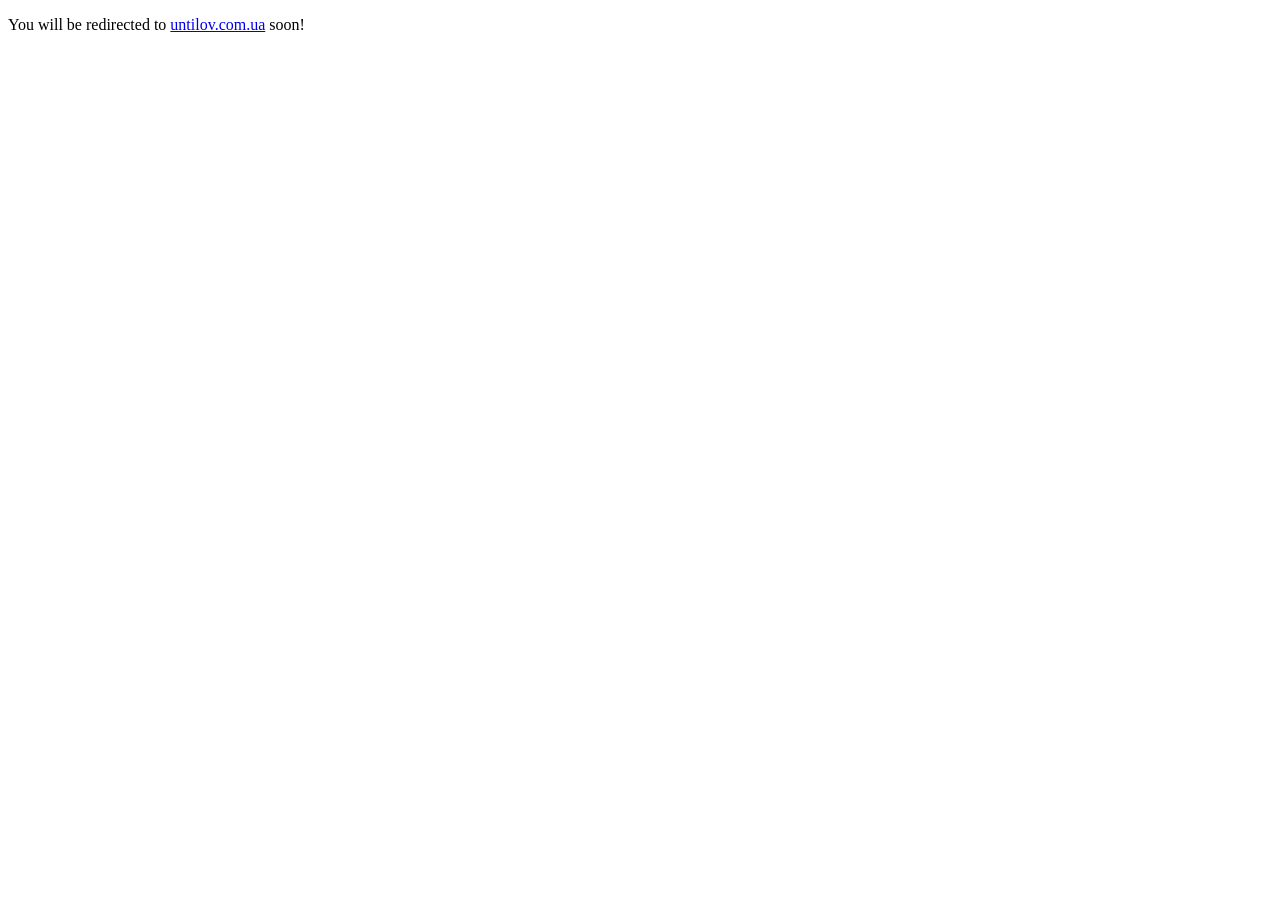
==== commit 3c8dc860: "Redirect" ====
--- a/index.html
+++ b/index.html
@@ -1,37 +1,9 @@
-<!DOCTYPE html><html><head><meta charset="utf-8"><meta name="viewport" content="width=device-width,initial-scale=1"><meta name="description" content="CV: Sergey Untilov. C/C++ programmer"><meta name="author" content="Sergey Untilov"><title>Sergey Untilov</title><link href="https://fonts.googleapis.com/css?family=Saira+Extra+Condensed:100,200,300,400,500,600,700,800,900" rel="stylesheet"><link href="https://fonts.googleapis.com/css?family=Open+Sans:300,300i,400,400i,600,600i,700,700i,800,800i" rel="stylesheet"><script type="text/javascript" async="" src="https://www.google-analytics.com/analytics.js"></script><script type="text/javascript" async="" src="https://www.google-analytics.com/analytics.js"></script><script id="typef_orm" src="https://embed.typeform.com/embed.js"></script><script async="" src="https://www.googletagmanager.com/gtm.js?id=GTM-K4GFPJM"></script><script>(function(w,d,s,l,i){w[l]=w[l]||[];w[l].push({'gtm.start':
-    new Date().getTime(),event:'gtm.js'});var f=d.getElementsByTagName(s)[0],
-    j=d.createElement(s),dl=l!='dataLayer'?'&l='+l:'';j.async=true;j.src=
-    'https://www.googletagmanager.com/gtm.js?id='+i+dl;f.parentNode.insertBefore(j,f);
-    })(window,document,'script','dataLayer','GTM-K4GFPJM');</script><script async="" src="https://www.googletagmanager.com/gtag/js?id=UA-122577171-1"></script><script>window.dataLayer = window.dataLayer || [];
-      function gtag(){dataLayer.push(arguments);}
-      gtag('js', new Date());
-      gtag('config', 'UA-122577171-1');</script><link rel="apple-touch-icon" sizes="57x57" href="/static/icons/apple-icon-57x57.png"><link rel="apple-touch-icon" sizes="60x60" href="/static/icons/apple-icon-60x60.png"><link rel="apple-touch-icon" sizes="72x72" href="/static/icons/apple-icon-72x72.png"><link rel="apple-touch-icon" sizes="76x76" href="/static/icons/apple-icon-76x76.png"><link rel="apple-touch-icon" sizes="114x114" href="/static/icons/apple-icon-114x114.png"><link rel="apple-touch-icon" sizes="120x120" href="/static/icons/apple-icon-120x120.png"><link rel="apple-touch-icon" sizes="144x144" href="/static/icons/apple-icon-144x144.png"><link rel="apple-touch-icon" sizes="152x152" href="/static/icons/apple-icon-152x152.png"><link rel="apple-touch-icon" sizes="180x180" href="/static/icons/apple-icon-180x180.png"><link rel="icon" type="image/png" sizes="192x192" href="/static/icons/android-icon-192x192.png"><link rel="icon" type="image/png" sizes="32x32" href="/static/icons/favicon-32x32.png"><link rel="icon" type="image/png" sizes="96x96" href="/static/icons/favicon-96x96.png"><link rel="icon" type="image/png" sizes="16x16" href="/static/icons/favicon-16x16.png"><link rel="manifest" href="/static/manifest.json"><meta name="msapplication-TileColor" content="#7E7265"><meta name="msapplication-TileImage" content="/static/icons/ms-icon-144x144.png"><meta name="theme-color" content="#7E7265"><meta name="google-site-verification" content="4tM4298CAxnBe1MMwkFOQWR-CspF3rhO7SQuJcDed5g"><link href="/static/css/app.71bca5055fd7ffff05094cd2f1d479e7.css" rel="stylesheet"><style data-styled="active" data-styled-version="5.1.1"></style></head><body id="page-top"><noscript><iframe src="https://www.googletagmanager.com/ns.html?id=GTM-K4GFPJM" height=0 width=0 style=display:none;visibility:hidden></iframe></noscript><div class="main-wrapper"><nav id="sideNav" class="navbar navbar-expand-lg navbar-dark bg-primary fixed-top"><a href="#page-top" class="navbar-brand js-scroll-trigger"><span class="d-block d-lg-none">Sergey Untilov</span> <span class="d-none d-lg-block"><img src="/static/img/profile.f9b3e99.png" alt="" class="img-fluid img-profile rounded-circle mx-auto mb-2"></span></a> <button type="button" data-toggle="collapse" data-target="#navbarSupportedContent" aria-controls="navbarSupportedContent" aria-expanded="false" aria-label="Toggle navigation" class="navbar-toggler"><span class="navbar-toggler-icon"></span></button> <div id="navbarSupportedContent" class="collapse navbar-collapse"><ul class="navbar-nav"><li class="nav-item"><a href="#about" class="nav-link js-scroll-trigger">About</a></li> <li class="nav-item"><a href="#experience" class="nav-link js-scroll-trigger">Experience</a></li> <li class="nav-item"><a href="#education" class="nav-link js-scroll-trigger">Education</a></li> <li class="nav-item"><a href="#skills" class="nav-link js-scroll-trigger">Skills</a></li> <li class="nav-item"><a href="#contact" class="nav-link js-scroll-trigger">Contact</a></li></ul></div></nav> <div class="container-fluid p-0"><section id="about" class="resume-section p-3 p-lg-5 d-flex d-column"><div class="my-auto"><h1 class="mb-0">Sergey
-          <span class="text-primary">Untilov</span></h1> <div class="subheading mb-5"></div> <p class="mb-5 ml-1">C/C++ programmer</p> <div class="subheading mb-4 ml-1"><a href="/static/files/CV-Europass-Untilov-EN.pdf" download="" class="mr-2">CV.PDF
-          </a> · <a href="#contact" class="ml-2">CONTACT ME</a></div> <ul class="list-inline list-social-icons mb-0"><li class="list-inline-item"><a href="https://www.facebook.com/s.untilov" target="_blank"><span class="fa-stack fa-lg"><i class="fa fa-circle fa-stack-2x"></i> <i class="fa fa-facebook fa-stack-1x fa-inverse"></i></span></a></li> <li class="list-inline-item"><a href="https://www.linkedin.com/in/sergeyuntilov" target="_blank"><span class="fa-stack fa-lg"><i class="fa fa-circle fa-stack-2x"></i> <i class="fa fa-linkedin fa-stack-1x fa-inverse"></i></span></a></li> <li class="list-inline-item"><a href="https://github.com/sergey-untilov" target="_blank"><span class="fa-stack fa-lg"><i class="fa fa-circle fa-stack-2x"></i> <i class="fa fa-github fa-stack-1x fa-inverse"></i></span></a></li> <li class="list-inline-item"><a href="mailto:s.untilov@gmail.com"><span class="fa-stack fa-lg"><i class="fa fa-circle fa-stack-2x"></i> <i class="fa fa-envelope fa-stack-1x fa-inverse"></i></span></a></li></ul></div></section> <section id="experience" class="resume-section p-3 p-lg-5 d-flex flex-column"><div class="my-auto"><h2 class="mb-5">Experience</h2> <ul id="experience_list" class="hide-bullets"><li><div class="resume-item d-flex flex-column flex-md-row mb-5"><div class="resume-content mr-auto"><h3 class="mb-0">Programmer, Team lead</h3> <div class="subheading mb-3">Alliance Solution</div> <span class="text-primary">Development of the A5 Tariffication project for Educational organizations</span> <div><div>Key responsibilities:</div> <ul id="responsibilities"><li><span class="text-primary">analysis of customer requirements</span></li><li><span class="text-primary">product design, project management</span></li><li><span class="text-primary">programming, team management</span></li><li><span class="text-primary">holding on presentations</span></li></ul></div>
-                Using: <span class="text-primary">Javascript, UnityBase, ExtJS, SQL</span></div> <div class="resume-date text-md-right"><span class="text-primary">Jun 2021 - present</span></div></div></li><li><div class="resume-item d-flex flex-column flex-md-row mb-5"><div class="resume-content mr-auto"><h3 class="mb-0">Product owner</h3> <div class="subheading mb-3">A5 Systems</div> <span class="text-primary">Development of the A5 Payroll project for the HRMIS</span> <div><div>Key responsibilities:</div> <ul id="responsibilities"><li><span class="text-primary">analysis of customer requirements</span></li><li><span class="text-primary">product design, project management</span></li><li><span class="text-primary">helping the development team to achieve their goals</span></li></ul></div>
-                Using: <span class="text-primary">Confluence, Jira, kind words</span></div> <div class="resume-date text-md-right"><span class="text-primary">Feb 2019 - Apr 2021</span></div></div></li><li><div class="resume-item d-flex flex-column flex-md-row mb-5"><div class="resume-content mr-auto"><h3 class="mb-0">Programmer</h3> <div class="subheading mb-3">Raiffeisen Bank Aval, Kyiv (Ukraine)</div> <span class="text-primary">Core bank system development team</span> <div><div>Key responsibilities:</div> <ul id="responsibilities"><li><span class="text-primary">applications development and maintenance</span></li></ul></div>
-                Using: <span class="text-primary">C, Oracle Tuxedo, Oracle DB, Python</span></div> <div class="resume-date text-md-right"><span class="text-primary">Aug 2018 - Feb 2019</span></div></div></li><li><div class="resume-item d-flex flex-column flex-md-row mb-5"><div class="resume-content mr-auto"><h3 class="mb-0">Programmer, team-lead</h3> <div class="subheading mb-3">Intellect-Service, Kyiv (Ukraine)</div> <span class="text-primary">Development solutions for the IS-Pro ERP system</span> <div><div>Key responsibilities:</div> <ul id="responsibilities"><li><span class="text-primary">applications development for calculate salary and HR management</span></li><li><span class="text-primary">programming, team management, code reviewing, holding on presentations</span></li><li><span class="text-primary">applications maintenance for compliance with legislation</span></li><li><span class="text-primary">solutions development in distributed accounting system for State Fiscal Service of Ukraine</span></li><li><span class="text-primary">developing multiprocessing procedure of batch calculating for large organizations</span></li></ul></div>
-                Using: <span class="text-primary">C, C++, Visual Studio, Oracle DB, SQL Server</span></div> <div class="resume-date text-md-right"><span class="text-primary">Dec 2008 - Dec 2017</span></div></div></li><li><div class="resume-item d-flex flex-column flex-md-row mb-5"><div class="resume-content mr-auto"><h3 class="mb-0">Programmer</h3> <div class="subheading mb-3">Programms-BEST, Kyiv (Ukraine)</div> <span class="text-primary">Software development for the BEST-Pro accounting system</span> <div><div>Key responsibilities:</div> <ul id="responsibilities"><li><span class="text-primary">applications development for salary calculations</span></li><li><span class="text-primary">applications development for HR accounting</span></li><li><span class="text-primary">holding on presentations</span></li></ul></div>
-                Using: <span class="text-primary">C, C++, Visual Studio, Oracle DB, SQL Server, PowerDesigner</span></div> <div class="resume-date text-md-right"><span class="text-primary">Feb 2003 - Nov 2008</span></div></div></li><li><div class="resume-item d-flex flex-column flex-md-row mb-5"><div class="resume-content mr-auto"><h3 class="mb-0">Programmer</h3> <div class="subheading mb-3">Self-employed</div> <span class="text-primary">Freelance</span> <div><!----> <ul id="responsibilities"></ul></div>
-                Using: <span class="text-primary">C, C++, Visual Studio, Oracle DB, SQL Server</span></div> <div class="resume-date text-md-right"><span class="text-primary">Mar 2002 - Feb 2003</span></div></div></li><li><div class="resume-item d-flex flex-column flex-md-row mb-5"><div class="resume-content mr-auto"><h3 class="mb-0">Programmer</h3> <div class="subheading mb-3">Intellect-Service, Kyiv (Ukraine)</div> <span class="text-primary">Software development for ERP system</span> <div><!----> <ul id="responsibilities"></ul></div>
-                Using: <span class="text-primary">Borland C, Watcom C, Pervasive DB</span></div> <div class="resume-date text-md-right"><span class="text-primary">Mar 1996 - Mar 2002</span></div></div></li><li><div class="resume-item d-flex flex-column flex-md-row mb-5"><div class="resume-content mr-auto"><h3 class="mb-0">Programmer</h3> <div class="subheading mb-3">UkrAgroExim PA, Kyiv (Ukraine)</div> <span class="text-primary">Software development for warehouse accounting</span> <div><!----> <ul id="responsibilities"></ul></div>
-                Using: <span class="text-primary">Paradox RDMS</span></div> <div class="resume-date text-md-right"><span class="text-primary">Oct 1993 - Mar 1996</span></div></div></li><li><div class="resume-item d-flex flex-column flex-md-row mb-5"><div class="resume-content mr-auto"><h3 class="mb-0">Programmer</h3> <div class="subheading mb-3">Orion Research Institute, Kyiv (Ukraine)</div> <span class="text-primary">Software development</span> <div><div>Key responsibilities:</div> <ul id="responsibilities"><li><span class="text-primary">application development&nbsp;for salary calculation</span></li><li><span class="text-primary">application development for an&nbsp;accounting of payments for electricity</span></li></ul></div>
-                Using: <span class="text-primary">Clipper</span></div> <div class="resume-date text-md-right"><span class="text-primary">Sep 1989 - Oct 1993</span></div></div></li></ul></div></section> <section id="education" class="resume-section p-3 p-lg-5 d-flex flex-column"><div class="my-auto"><h2 class="mb-5">Education</h2> <div class="resume-item d-flex flex-column flex-md-row mb-5"><div class="resume-content mr-auto"><h3 class="mb-0">Master's degree, Economic Cybernetics</h3> <div class="subheading mb-3">Kyiv National Economic University (Ukraine)</div></div> <div class="resume-date text-md-right"><span class="text-primary">Sep 2002 - Mar 2007</span></div></div> <h4 class="subheading mb-3">Courses:</h4> <br> <ul id="courses_list" class="hide-bullets"><li><div class="resume-item d-flex flex-column flex-md-row mb-5"><div class="resume-content mr-auto"><h3 class="mb-0">Python programming language</h3> <div class="subheading mb-3">prometheus.org.ua, Kyiv (Ukraine)</div></div> <div class="resume-date text-md-right"><span class="text-primary">Jan 2015 - Mar 2015</span></div></div></li><li><div class="resume-item d-flex flex-column flex-md-row mb-5"><div class="resume-content mr-auto"><h3 class="mb-0">Java-Pro</h3> <div class="subheading mb-3">Prog.kiev.ua, Kyiv (Ukraine)</div></div> <div class="resume-date text-md-right"><span class="text-primary">Sep 2016 - Jan 2017</span></div></div></li><li><div class="resume-item d-flex flex-column flex-md-row mb-5"><div class="resume-content mr-auto"><h3 class="mb-0">English (elementary - intermediate)</h3> <div class="subheading mb-3">Green Forest, Kyiv (Ukraine)</div></div> <div class="resume-date text-md-right"><span class="text-primary">Feb 2017 - Jun 2018</span></div></div></li></ul></div></section> <section id="skills" class="resume-section p-3 p-lg-5 d-flex flex-column"><div class="my-auto"><h2 class="mb-5">Skills</h2> <div class="subheading mb-3">Job related skills</div> <ul class="fa-ul mb-0 hide-bullets"><li><i class="fa-li fa fa-check"></i> <span class="text-primary">Good experience in desktop applications development</span></li><li><i class="fa-li fa fa-check"></i> <span class="text-primary">Good experience in complex relational databases schemes</span></li><li><i class="fa-li fa fa-check"></i> <span class="text-primary">Good knowledge of multi-tenant software architecture</span></li><li><i class="fa-li fa fa-check"></i> <span class="text-primary">Experience in creating mockups for mobile applications</span></li></ul> <br> <div class="subheading mb-3">Programming Languages</div> <ul class="fa-ul mb-0 hide-bullets"><li><i class="fa-li fa fa-check"></i> <h3 class="mb-0">JavaScript</h3>
-            Level: <span class="text-primary">Good</span> <p>Experience with: <span class="text-primary">Electron, Node, UnityBase, React, Vue, ExtJS</span></p></li><li><i class="fa-li fa fa-check"></i> <h3 class="mb-0">C/C++</h3>
-            Level: <span class="text-primary">Good</span> <p>Experience with: <span class="text-primary">StayLib, MFC, Qt</span></p></li><li><i class="fa-li fa fa-check"></i> <h3 class="mb-0">SQL</h3>
-            Level: <span class="text-primary">Good</span> <p>Experience with: <span class="text-primary">Oracle DB, SQL Server, PostgreSQL</span></p></li><li><i class="fa-li fa fa-check"></i> <h3 class="mb-0">Java</h3>
-            Level: <span class="text-primary">Basic</span> <p>Experience with: <span class="text-primary">JavaSE, Spring Boot, Hibernate</span></p></li><li><i class="fa-li fa fa-check"></i> <h3 class="mb-0">Python</h3>
-            Level: <span class="text-primary">Basic</span> <p>Experience with: <span class="text-primary">ExifRead, DBFPy, Flask, JWT</span></p></li></ul> <div class="subheading mb-3">Tools &amp; OS</div> <ul class="fa-ul mb-0 hide-bullets"><li><i class="fa-li fa fa-check"></i> <span class="text-primary">MS Visual Studio, VS Code, Intellij Idea</span></li><li><i class="fa-li fa fa-check"></i> <span class="text-primary">MS Management Studio, Toad for Oracle, pgAdmin</span></li><li><i class="fa-li fa fa-check"></i> <span class="text-primary">Jira, Redmine</span></li><li><i class="fa-li fa fa-check"></i> <span class="text-primary">PowerDesigner for data modeling</span></li><li><i class="fa-li fa fa-check"></i> <span class="text-primary">Inkscape for making UI mockups</span></li><li><i class="fa-li fa fa-check"></i> <span class="text-primary">MS PowerPoint</span></li><li><i class="fa-li fa fa-check"></i> <span class="text-primary">SVN, Git</span></li><li><i class="fa-li fa fa-check"></i> <span class="text-primary">MS Windows, Linux</span></li></ul></div></section> <section id="contact" class="resume-section p-3 p-lg-5 d-flex flex-column"><div class="my-auto"><h2 class="mb-5">Contact me</h2> <div data-url="https://sergeyuntilov.typeform.com/to/r9BRJ3" class="typeform-widget" style="width: 100%; height: 500px;"><div class="widget__WidgetWrapper-sc-1rxjz1n-0 NwqzB"><div class="widget__IframeWrapper-sc-1rxjz1n-2 cKLpKc"><iframe frameborder="0" height="100%" src="https://sergeyuntilov.typeform.com/to/r9BRJ3?typeform-embed=embed-widget&amp;typeform-source=localhost&amp;typeform-medium=embed-sdk&amp;typeform-embed-id=t655r" width="100%" allow="camera; microphone; autoplay; encrypted-media; fullscreen;" data-qa="iframe" title="typeform-embed" style="border: 0px; transform: rotateZ(0deg);"></iframe></div></div></div> <div style="font-family: sans-serif; font-size: 12px; color: rgb(153, 153, 153); opacity: 0.5; padding-top: 5px;">
-              powered by
-              <a href="https://admin.typeform.com/signup?utm_campaign=r9BRJ3&amp;utm_source=typeform.com-12347014-Basic&amp;utm_medium=typeform&amp;utm_content=typeform-embedded-poweredbytypeform&amp;utm_term=EN" target="_blank" style="color: rgb(153, 153, 153);">Typeform</a></div></div></section></div></div><script type="text/javascript" src="/static/js/manifest.2ae2e69a05c33dfc65f8.js"></script><script type="text/javascript" src="/static/js/vendor.700bb81cd295bfb998b9.js"></script><script type="text/javascript" src="/static/js/app.f923ae471b291389c970.js"></script><script>(function() {
-      var qs, js, q, s, d=document, gi=d.getElementById, ce=d.createElement,
-          gt=d.getElementsByTagName, id="typef_orm",
-          b="https://embed.typeform.com/";
-      if(!gi.call(d,id)) {
-        js=ce.call(d,"script");
-        js.id=id;
-        js.src=b+"embed.js";
-        q=gt.call(d,"script")[0];
-        q.parentNode.insertBefore(js,q);
-      }
-    })()</script><div></div></body></html>+<!DOCTYPE html>
+<html>
+  <head>
+    <meta http-equiv="refresh" content="7; url='https://untilov.com.ua'" />
+  </head>
+  <body>
+    <p>You will be redirected to <a href="https://untilov.com.ua">untilov.com.ua</a> soon!</p>
+  </body>
+</html>
